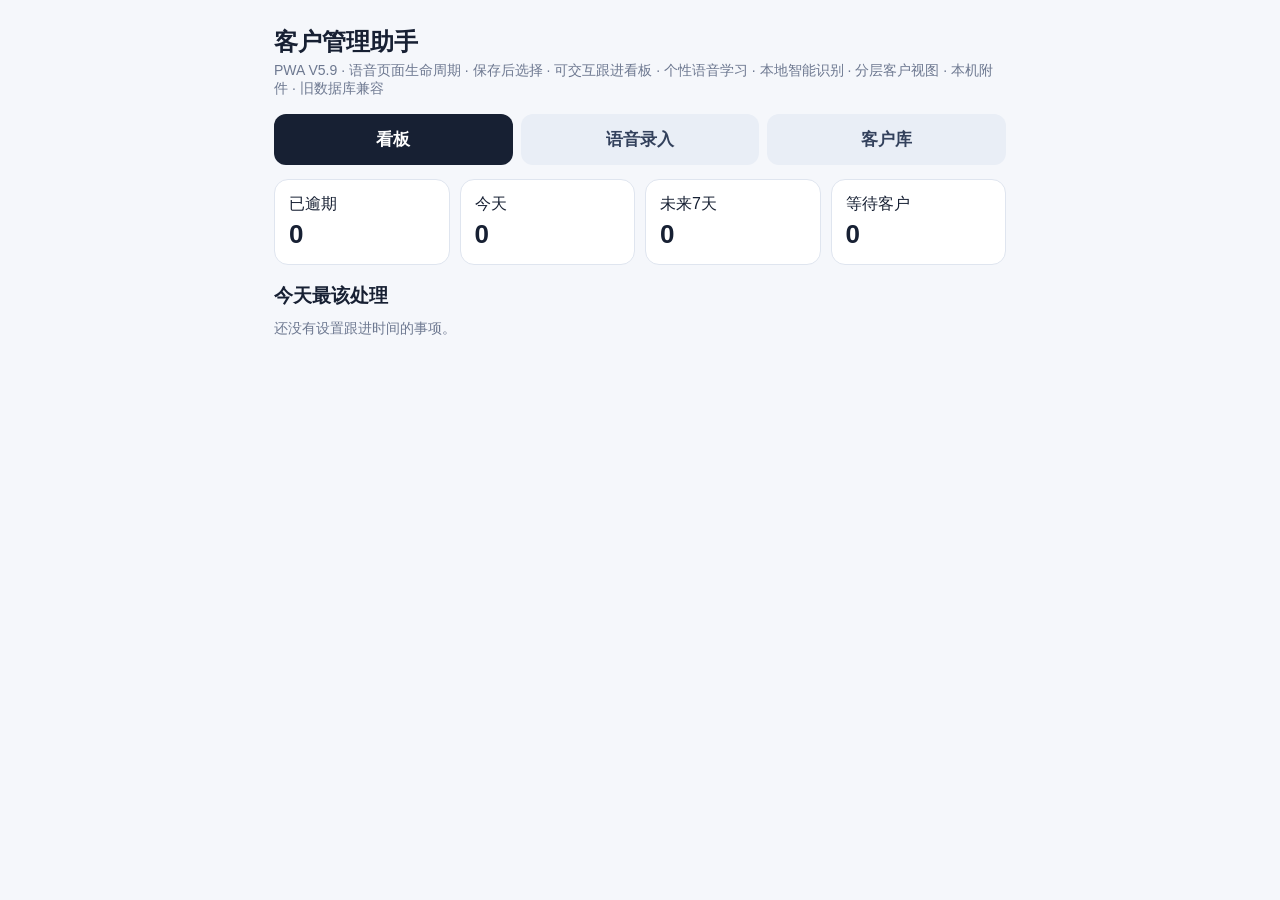
==== index.html @ f15c79a7 "Add files via upload" ====
<!doctype html>
<html lang="zh-CN">
<head>
<meta charset="utf-8">
<meta name="viewport" content="width=device-width,initial-scale=1,viewport-fit=cover">
<title>客户管理助手 V5.8</title>
<meta name="theme-color" content="#172033">
<meta name="apple-mobile-web-app-capable" content="yes">
<meta name="apple-mobile-web-app-status-bar-style" content="default">
<meta name="apple-mobile-web-app-title" content="客户管理助手">
<link rel="manifest" href="manifest.webmanifest">
<link rel="apple-touch-icon" href="icon-192.png">
<style>
:root {
  --bg:#f5f7fb; --card:#fff; --text:#172033; --muted:#6d7890;
  --primary:#1f6feb; --border:#dfe5ef; --ok:#15803d;
}
*{box-sizing:border-box}
body{margin:0;background:var(--bg);font-family:-apple-system,BlinkMacSystemFont,"Segoe UI","PingFang SC","Microsoft YaHei",sans-serif;color:var(--text)}
.wrap{max-width:760px;margin:0 auto;padding:18px 14px 90px}
h1{font-size:24px;margin:8px 0 4px}
.sub{color:var(--muted);font-size:14px;margin-bottom:16px}
.card{background:var(--card);border:1px solid var(--border);border-radius:18px;padding:18px;box-shadow:0 4px 18px rgba(20,36,70,.05)}
.step{font-size:13px;color:var(--primary);font-weight:700;margin-bottom:8px}
.question{font-size:22px;font-weight:750;margin-bottom:16px}
input,textarea,select{width:100%;font-size:18px;padding:14px;border:1px solid var(--border);border-radius:12px;background:#fff;outline:none}
textarea{min-height:150px;resize:vertical}
input:focus,textarea:focus,select:focus{border-color:var(--primary);box-shadow:0 0 0 3px rgba(31,111,235,.10)}
.row{display:flex;gap:10px;margin-top:16px}
button{border:0;border-radius:12px;padding:14px 16px;font-size:17px;font-weight:700;cursor:pointer}
.primary{background:var(--primary);color:white;flex:1}
.secondary{background:#eef3fa;color:#25324a}
.small{padding:10px 12px;font-size:14px}
.hidden{display:none}
.progress{height:6px;background:#e8edf5;border-radius:99px;margin:0 0 14px;overflow:hidden}
.bar{height:100%;background:var(--primary);width:0;transition:width .2s}
.done{text-align:center;padding:20px 6px}
.done .check{font-size:48px}
.done h2{margin:8px 0}
.tabs{display:flex;gap:8px;margin:14px 0}
.tab{flex:1;background:#e9eef6;color:#33415c}
.tab.active{background:#172033;color:#fff}
.customer{background:white;border:1px solid var(--border);border-radius:14px;padding:14px;margin:10px 0}
.customer h3{margin:0 0 8px;font-size:18px}
.meta{font-size:14px;color:var(--muted);line-height:1.6}
.hist{font-size:14px;margin-top:8px;padding-top:8px;border-top:1px dashed var(--border);white-space:pre-wrap}
.toolbar{display:flex;gap:8px;flex-wrap:wrap;margin-bottom:8px}
.notice{background:#fff7d6;border:1px solid #f0df9a;border-radius:12px;padding:10px 12px;font-size:13px;color:#66571b;margin-bottom:14px}
.badge{display:inline-block;background:#edf4ff;color:#1756a9;border-radius:999px;padding:4px 8px;font-size:12px;margin:2px 4px 2px 0}

.matchbox{margin-top:12px;padding:12px;border:1px solid #cfe0fb;background:#f5f9ff;border-radius:12px}
.matchtitle{font-size:13px;font-weight:700;color:#1f6feb;margin-bottom:8px}
.matchitem{display:flex;align-items:center;justify-content:space-between;gap:10px;padding:9px 0;border-top:1px dashed #dce6f5}
.matchitem:first-of-type{border-top:0}
.matchname{font-size:15px;font-weight:650}
.matchmeta{font-size:12px;color:var(--muted);margin-top:3px}
.usebtn{background:#e8f1ff;color:#1756a9;padding:8px 10px;font-size:13px;white-space:nowrap}
.hint{font-size:13px;color:var(--muted);margin-top:8px;line-height:1.5}
.selectednotice{margin-top:10px;padding:10px 12px;border-radius:10px;background:#ecfdf3;border:1px solid #b7ebc6;color:#166534;font-size:14px;font-weight:700}
.datastatus{background:#eef8f0;border:1px solid #c7e5ce;border-radius:12px;padding:10px 12px;font-size:13px;color:#245b31;margin-bottom:14px;line-height:1.55}
.datastatus b{color:#174d24}

.historypreview{margin-top:12px;border:1px solid #cfe0f7;background:#f7fbff;border-radius:12px;padding:12px}
.historypreview .htitle{font-size:14px;font-weight:800;color:#1756a9;margin-bottom:8px}
.historypreview .hitem{padding:9px 0;border-top:1px dashed #d9e5f3;font-size:14px;line-height:1.55}
.historypreview .hitem:first-of-type{border-top:0}
.historypreview .hdate{font-weight:700;color:#33415c}
.historypreview .hempty{font-size:13px;color:var(--muted)}

.dashboard-grid{display:grid;grid-template-columns:repeat(2,1fr);gap:10px;margin:12px 0}
.kpi{background:#fff;border:1px solid var(--border);border-radius:14px;padding:14px}
.kpi b{display:block;font-size:26px;margin-top:4px}
.task{background:#fff;border:1px solid var(--border);border-radius:14px;padding:14px;margin:10px 0}
.task.overdue{border-left:5px solid #dc2626}.task.today{border-left:5px solid #f59e0b}.task.future{border-left:5px solid #2563eb}
.tasktop{display:flex;justify-content:space-between;gap:8px;align-items:center}
.pri{font-size:12px;font-weight:800;border-radius:999px;padding:4px 8px;background:#eef3fa}
.voicebox{background:#fff;border:1px solid var(--border);border-radius:18px;padding:18px}
.mic{width:100%;font-size:20px;background:#172033;color:#fff;margin:10px 0}
.transcript{min-height:110px}
.confirmgrid{display:grid;gap:10px;margin-top:12px}
.confirmitem{background:#f7f9fc;border:1px solid var(--border);border-radius:12px;padding:10px}
.warn{background:#fff7d6;border-color:#f0df9a}
.choicebar{display:flex;gap:6px;flex-wrap:wrap;margin-top:8px}
.choicebar button{padding:8px 10px;font-size:13px}
.sectiontitle{font-size:19px;font-weight:800;margin:18px 0 8px}
@media(min-width:700px){.dashboard-grid{grid-template-columns:repeat(4,1fr)}}


.candidatebox{margin-top:8px}.candidate{display:flex;justify-content:space-between;gap:10px;align-items:center;padding:10px 0;border-top:1px dashed var(--border)}.candidate:first-child{border-top:0}.confhigh{color:#166534}.confmid{color:#92400e}.conflow{color:#991b1b}.confidence{font-size:12px;font-weight:800}

.dbactions{display:flex;gap:6px;flex-wrap:wrap;margin-top:10px}
.editbtn{background:#e8f1ff;color:#1756a9;padding:8px 10px;font-size:13px}
.delbtn{background:#fee2e2;color:#991b1b;padding:8px 10px;font-size:13px}
.contactrow{border:1px solid var(--border);border-radius:10px;padding:10px;margin:8px 0;background:#fafcff}
.histactions{display:flex;gap:6px;margin-top:8px}

.attachbox{margin-top:10px;padding:10px;border:1px solid var(--border);border-radius:12px;background:#f8fafc}
.attachitem{display:flex;justify-content:space-between;align-items:center;gap:8px;padding:8px 0;border-top:1px dashed var(--border)}
.attachitem:first-child{border-top:0}.attachmeta{min-width:0;flex:1}.attachname{font-weight:700;overflow:hidden;text-overflow:ellipsis;white-space:nowrap}
.linkinput{width:100%;margin-top:6px}

.fieldline{display:flex;align-items:flex-start;justify-content:space-between;gap:10px;padding:8px 0;border-top:1px dashed var(--border)}
.fieldline:first-child{border-top:0}.fieldmain{min-width:0;flex:1}.fieldlabel{font-size:12px;color:var(--muted);margin-bottom:3px}.fieldvalue{white-space:pre-wrap;word-break:break-word;line-height:1.55}.fieldactions{display:flex;gap:5px;flex-shrink:0}.fieldactions button{padding:7px 9px;font-size:12px}

.dbnav{display:flex;align-items:center;gap:8px;margin:8px 0 12px;flex-wrap:wrap}
.dbcrumb{font-size:13px;color:var(--muted)}
.customerSummary,.entityCard,.reportCard{border:1px solid var(--border);border-radius:14px;padding:14px;margin:10px 0;background:#fff}
.customerSummary h3,.entityCard h3{margin:0 0 8px}.countRow{display:grid;grid-template-columns:repeat(2,minmax(0,1fr));gap:8px;margin:10px 0}.countBox{border:1px solid var(--border);background:#f8fafc;border-radius:12px;padding:10px;text-align:center}.countBox b{display:block;font-size:22px;margin-top:2px}.recentTitle{font-size:13px;font-weight:800;color:#33415c;margin-top:10px}.miniReport{padding:9px 0;border-top:1px dashed var(--border)}.miniReport:first-child{border-top:0}.miniDate{font-size:12px;color:var(--muted);margin-bottom:3px}.miniContent{font-size:14px;line-height:1.45;display:-webkit-box;-webkit-line-clamp:2;-webkit-box-orient:vertical;overflow:hidden}.entityTop,.reportTop{display:flex;justify-content:space-between;gap:10px;align-items:flex-start}.pill{display:inline-block;background:#eef4ff;border-radius:999px;padding:4px 8px;font-size:12px;color:#33415c}.detailTitle{font-size:19px;font-weight:900;margin:8px 0}.reportCard{cursor:pointer}.reportCard:active{transform:scale(.995)}

.previewOverlay{position:fixed;inset:0;background:rgba(0,0,0,.62);z-index:9999;display:flex;align-items:center;justify-content:center;padding:16px}.previewCard{width:min(900px,100%);max-height:92vh;background:#fff;border-radius:16px;overflow:hidden;display:flex;flex-direction:column}.previewHead{display:flex;align-items:center;justify-content:space-between;gap:10px;padding:12px 14px;border-bottom:1px solid var(--border)}.previewTitle{font-weight:800;overflow:hidden;text-overflow:ellipsis;white-space:nowrap}.previewBody{padding:12px;overflow:auto;min-height:160px}.previewBody img{display:block;max-width:100%;height:auto;margin:auto}.previewBody iframe{width:100%;height:72vh;border:0}.previewBody video{max-width:100%;max-height:72vh}.previewBody audio{width:100%}.previewText{white-space:pre-wrap;word-break:break-word;font-size:14px}.previewActions{display:flex;gap:8px;padding:12px 14px;border-top:1px solid var(--border);flex-wrap:wrap}
</style>
</head>
<body>
<div class="wrap">
  <h1>客户管理助手</h1>
  <div class="sub">PWA V5.9 · 语音页面生命周期 · 保存后选择 · 可交互跟进看板 · 个性语音学习 · 本地智能识别 · 分层客户视图 · 本机附件 · 旧数据库兼容</div>

  <div class="tabs">
    <button class="tab active" id="tabDash" onclick="showTab('dash')">看板</button>
    <button class="tab" id="tabVoice" onclick="showTab('voice')">语音录入</button>
    <button class="tab" id="tabDB" onclick="showTab('db')">客户库</button>
  </div>

  <section id="dashPanel">
    <div class="dashboard-grid">
      <div class="kpi" role="button" tabindex="0" onclick="openTaskFilter('overdue')" onkeydown="if(event.key==='Enter'||event.key===' '){event.preventDefault();openTaskFilter('overdue')}">已逾期<b id="kOverdue">0</b></div>
      <div class="kpi" role="button" tabindex="0" onclick="openTaskFilter('today')" onkeydown="if(event.key==='Enter'||event.key===' '){event.preventDefault();openTaskFilter('today')}">今天<b id="kToday">0</b></div>
      <div class="kpi" role="button" tabindex="0" onclick="openTaskFilter('week')" onkeydown="if(event.key==='Enter'||event.key===' '){event.preventDefault();openTaskFilter('week')}">未来7天<b id="kWeek">0</b></div>
      <div class="kpi" role="button" tabindex="0" onclick="openTaskFilter('waiting')" onkeydown="if(event.key==='Enter'||event.key===' '){event.preventDefault();openTaskFilter('waiting')}">等待客户<b id="kWaiting">0</b></div>
    </div>
    <div class="sectiontitle">今天最该处理</div>
    <div id="taskList"></div>
  </section>

  <section id="taskFilterPanel" class="hidden">
    <div class="toolbar" style="margin-bottom:10px">
      <button class="secondary small" onclick="backToDashboard()">← 返回看板</button>
    </div>
    <div class="sectiontitle" id="taskFilterTitle">跟进事项</div>
    <div class="meta" id="taskFilterMeta" style="margin-bottom:10px"></div>
    <div id="taskFilterList"></div>
  </section>

  <section id="voicePanel" class="hidden">
    <div class="voicebox">
      <div class="question">🎙️ 说一次拜访</div><div class="notice"><b>新增只走语音：</b>识别后所有字段都可以在确认页修改；确认无误后再保存。</div>
      <div class="meta">例如：今天拜访某某电气王经理，聊了550项目，下周三上午十点跟进，比较重要。</div>
      <div class="datastatus" id="voiceLearnStatus" style="margin-top:10px;margin-bottom:6px">个性语音学习：准备中…</div>
      <button class="mic" id="micBtn" onclick="toggleVoice()">开始说话</button>
      <textarea id="voiceText" class="transcript" placeholder="识别结果会出现在这里；也可以直接粘贴或手动输入。"></textarea>
      <div class="row"><button class="primary" onclick="extractVoice()">提取关键信息</button></div>
      <div id="voiceConfirm"></div>
      <div class="card hidden" id="voiceDoneCard" style="margin-top:14px">
        <div class="done">
          <div class="check">✅</div>
          <h2>本次拜访已保存</h2>
          <div class="meta" id="voiceDoneText"></div>
          <div class="row" style="margin-top:14px">
            <button class="primary" onclick="newVoiceVisit()">新增一条拜访</button>
            <button class="secondary" onclick="openLastVoiceCustomer()">查看刚保存的客户</button>
            <button class="secondary" onclick="showTab('dash')">返回跟进看板</button>
          </div>
        </div>
      </div>
    </div>
  </section>

  <section id="formPanel" class="hidden" style="display:none!important">
    <div class="notice"><b>数据安全：</b>新打开的网页初始数据库为空。每次“仅保存”都会立即写入本机浏览器；当天最后一次拜访建议点“保存并导出数据”，再把 JSON 存到“文件”App / iCloud Drive。浏览器数据用于日常工作，JSON 文件作为长期备份。</div>
    <div class="datastatus" id="dataStatus">正在检查主数据状态…</div>
    <div class="progress"><div class="bar" id="bar"></div></div>
    <div class="card" id="formCard">
      <div class="step" id="stepLabel"></div>
      <div class="question" id="question"></div>
      <div id="field"></div>
      <div class="row">
        <button class="secondary" id="backBtn" onclick="prevStep()">上一步</button>
        <button class="primary" id="nextBtn" onclick="nextStep()">下一步</button>
      </div>
    </div>

    <div class="card hidden" id="doneCard">
      <div class="done">
        <div class="check">✅</div>
        <h2>已保存</h2>
        <div class="meta" id="doneText"></div>
        <div class="row">
          <button class="primary" onclick="showTab('voice')">继续语音录入</button>
          <button class="secondary" onclick="showTab('db')">查看客户库</button>
        </div>
      </div>
    </div>
  </section>

  <section id="dbPanel" class="hidden">
    <div class="toolbar">
      <button class="primary small" onclick="saveAndExportData()">备份当前数据库</button>
      <button class="secondary small" onclick="document.getElementById('importFile').click()">导入主数据 JSON</button>
      <button class="secondary small" onclick="exportCSV()">导出 CSV 查看</button>
      <input id="importFile" type="file" accept=".json" class="hidden" onchange="importJSON(event)">
    </div>
    <input id="search" placeholder="搜索客户 / 联系人 / 电话" oninput="renderDB()" style="margin:8px 0 12px">
    <div id="dbList"></div>
  </section>
</div>

<script>
const SEED = [];
const KEY = 'mobile_crm_v1_data';
const META_KEY = 'mobile_crm_v1_meta';
const ALIAS_KEY = 'mobile_crm_v5_aliases';
const VOICE_LEARN_KEY = 'mobile_crm_v57_voice_learning';
let learnedAliases = JSON.parse(localStorage.getItem(ALIAS_KEY) || '{}');
let voiceLearning = JSON.parse(localStorage.getItem(VOICE_LEARN_KEY) || 'null') || {corrections:{},contactAliases:{}};
if(!voiceLearning.corrections || typeof voiceLearning.corrections!=='object') voiceLearning.corrections={};
if(!voiceLearning.contactAliases || typeof voiceLearning.contactAliases!=='object') voiceLearning.contactAliases={};
let data = JSON.parse(localStorage.getItem(KEY) || 'null') || SEED;
let meta = JSON.parse(localStorage.getItem(META_KEY) || 'null') || {source:'空白数据库', fileName:'', importedAt:'', exportedAt:''};
let step = 0;
let answers = {
  customer:'', contact:'', phone:'', office:'',
  date:new Date().toISOString().slice(0,10), content:'', todo:'', followUpAt:'', priority:'B', status:'待跟进'
};

const steps = [
  {key:'customer', q:'客户名称？', type:'customer'},
  {key:'contact', q:'联系人？', type:'contact'},
  {key:'phone', q:'电话（可以不填）', type:'tel'},
  {key:'office', q:'办公地？', type:'text'},
  {key:'date', q:'日期？', type:'date'},
  {key:'content', q:'本次更新内容？', type:'textarea'},
  {key:'todo', q:'备注 / 待办（可以不填）', type:'textarea'},
  {key:'followUpAt', q:'下次跟进时间（可以不填）', type:'datetime-local'},
  {key:'priority', q:'重要程度？', type:'priority'},
  {key:'status', q:'当前状态？', type:'status'}
];

function saveStore() {
  localStorage.setItem(KEY, JSON.stringify(data));
  localStorage.setItem(META_KEY, JSON.stringify(meta));
  localStorage.setItem(ALIAS_KEY, JSON.stringify(learnedAliases));
  localStorage.setItem(VOICE_LEARN_KEY, JSON.stringify(voiceLearning));
  updateVoiceLearnStatus();
}

function nowText() {
  const d=new Date();
  const p=n=>String(n).padStart(2,'0');
  return `${d.getFullYear()}-${p(d.getMonth()+1)}-${p(d.getDate())} ${p(d.getHours())}:${p(d.getMinutes())}:${p(d.getSeconds())}`;
}

function safeStamp() {
  const d=new Date();
  const p=n=>String(n).padStart(2,'0');
  return `${d.getFullYear()}-${p(d.getMonth()+1)}-${p(d.getDate())}_${p(d.getHours())}${p(d.getMinutes())}${p(d.getSeconds())}`;
}

function updateDataStatus() {
  const el=document.getElementById('dataStatus');
  if(!el) return;
  const source=meta.fileName ? `已导入：${esc(meta.fileName)}` : esc(meta.source||'浏览器临时副本');
  const imported=meta.importedAt ? `<br>导入时间：${esc(meta.importedAt)}` : '';
  const exported=meta.exportedAt ? `<br>最近生成 JSON：${esc(meta.exportedAt)}` : '<br>最近生成 JSON：尚未生成';
  el.innerHTML=`<b>当前主数据状态</b><br>${source}${imported}${exported}`;
}

function normalizeName(s) {
  return String(s||'')
    .toLowerCase()
    .replace(/（.*?）|\(.*?\)/g,'')
    .replace(/[\s·•・_.，,。;；:：\-—_]/g,'')
    .replace(/有限责任公司|股份有限公司|有限公司|集团有限公司|集团|公司/g,'')
    .replace(/电气设备|电气|开关设备|开关|高压电器|高压|中压/g,'');
}

function similarity(a,b) {
  a=normalizeName(a); b=normalizeName(b);
  if(!a || !b) return 0;
  if(a===b) return 1;
  if(a.includes(b) || b.includes(a)) return Math.min(a.length,b.length)/Math.max(a.length,b.length)+0.18;
  const A=new Set(a), B=new Set(b);
  let inter=0; A.forEach(x=>{if(B.has(x)) inter++});
  return inter / Math.max(A.size,B.size);
}

function customerMatches(name) {
  const n=normalizeName(name);
  if(!n) return [];
  return data.map(c=>({c,score:similarity(name,c.name)}))
    .filter(x=>x.score>=0.45)
    .sort((a,b)=>b.score-a.score)
    .slice(0,5);
}

function getCustomer(name) {
  const exact=data.find(c => c.name === name);
  if(exact) return exact;
  const n=normalizeName(name);
  return data.find(c=>normalizeName(c.name)===n);
}

function contactMatches(customer,name) {
  if(!customer || !name) return [];
  return (customer.contacts||[]).map(ct=>({ct,score:similarity(name,ct.name)}))
    .filter(x=>x.score>=0.5)
    .sort((a,b)=>b.score-a.score)
    .slice(0,5);
}

function getContact(customer,name) {
  if(!customer) return null;
  const exact=(customer.contacts||[]).find(x=>x.name===name);
  if(exact) return exact;
  const n=normalizeName(name);
  return (customer.contacts||[]).find(x=>normalizeName(x.name)===n) || null;
}

function showSelectedNotice(text) {
  const f=document.getElementById('field');
  if(!f) return;
  let n=document.getElementById('selectedNotice');
  if(!n) {
    n=document.createElement('div');
    n.id='selectedNotice';
    n.className='selectednotice';
    f.appendChild(n);
  }
  n.textContent=text;
}

function clearSelectedNotice() {
  document.getElementById('selectedNotice')?.remove();
}

function useCustomer(name) {
  answers.customer=name;
  answers.contact=''; answers.phone='';
  const c=getCustomer(name);
  if(c?.defaultOffice) answers.office=c.defaultOffice;
  const input=document.getElementById('currentField');
  if(input) input.value=name;
  const box=document.getElementById('matchBox');
  if(box) { box.innerHTML=''; box.classList.add('hidden'); }
  showSelectedNotice('✓ 已归入已有客户：'+name);
}

function useContact(name) {
  answers.contact=name;
  const input=document.getElementById('currentField');
  if(input) input.value=name;
  const c=getCustomer(answers.customer);
  const ct=getContact(c,name);
  if(ct) {
    answers.phone=ct.phone||answers.phone||'';
    answers.office=ct.office||c?.defaultOffice||answers.office||'';
  }
  const box=document.getElementById('matchBox');
  if(box) { box.innerHTML=''; box.classList.add('hidden'); }
  showSelectedNotice('✓ 已使用已有联系人：'+name+'；本次拜访会追加到此联系人名下');
  renderContactHistoryPreview();
}

function renderCustomerMatches() {
  const box=document.getElementById('matchBox');
  const input=document.getElementById('currentField');
  if(!box || !input) return;
  const q=input.value.trim();
  const matches=customerMatches(q);
  if(!q || !matches.length) { box.innerHTML=''; box.classList.add('hidden'); return; }
  box.innerHTML='';
  box.classList.remove('hidden');
  const title=document.createElement('div');
  title.className='matchtitle';
  title.textContent='数据库里可能已经有这个客户：';
  box.appendChild(title);
  matches.forEach(x=>{
    const row=document.createElement('div'); row.className='matchitem';
    const left=document.createElement('div');
    const nm=document.createElement('div'); nm.className='matchname'; nm.textContent=x.c.name;
    const meta=document.createElement('div'); meta.className='matchmeta'; meta.textContent=`${(x.c.contacts||[]).length} 个联系人 · ${(x.c.history||[]).length} 条拜访记录`;
    left.appendChild(nm); left.appendChild(meta);
    const btn=document.createElement('button'); btn.type='button'; btn.className='usebtn'; btn.textContent='归到这里';
    btn.addEventListener('click',e=>{e.preventDefault();e.stopPropagation();useCustomer(x.c.name);});
    row.appendChild(left); row.appendChild(btn); box.appendChild(row);
  });
  const hint=document.createElement('div'); hint.className='hint'; hint.textContent='如果都不是同一个客户，继续输入原名称，保存时会新建客户。'; box.appendChild(hint);
}

function renderContactMatches() {
  const box=document.getElementById('matchBox');
  const input=document.getElementById('currentField');
  if(!box || !input) return;
  const c=getCustomer(answers.customer);
  const q=input.value.trim();
  const matches=contactMatches(c,q);
  if(!q || !matches.length) { box.innerHTML=''; box.classList.add('hidden'); return; }
  box.innerHTML=''; box.classList.remove('hidden');
  const title=document.createElement('div'); title.className='matchtitle'; title.textContent='这个客户下面可能已经有这个联系人：'; box.appendChild(title);
  matches.forEach(x=>{
    const row=document.createElement('div'); row.className='matchitem';
    const left=document.createElement('div');
    const nm=document.createElement('div'); nm.className='matchname'; nm.textContent=x.ct.name;
    const meta=document.createElement('div'); meta.className='matchmeta'; meta.textContent=(x.ct.phone||'无电话')+(x.ct.note?' · '+x.ct.note:'');
    left.appendChild(nm); left.appendChild(meta);
    const btn=document.createElement('button'); btn.type='button'; btn.className='usebtn'; btn.textContent='使用此联系人';
    btn.addEventListener('click',e=>{e.preventDefault();e.stopPropagation();useContact(x.ct.name);});
    row.appendChild(left); row.appendChild(btn); box.appendChild(row);
  });
  const hint=document.createElement('div'); hint.className='hint'; hint.textContent='选择已有联系人后，本次内容只会追加为一条新的拜访记录，不会重复创建联系人。'; box.appendChild(hint);
}


function contactHistory(customer, contactName) {
  if(!customer || !contactName) return [];
  const n=normalizeName(contactName);
  return (customer.history||[])
    .filter(h=>normalizeName(h.contact||'')===n)
    .slice()
    .sort((a,b)=>(b.date||'').localeCompare(a.date||''))
    .slice(0,3);
}

function renderContactHistoryPreview() {
  const box=document.getElementById('historyPreview');
  const input=document.getElementById('currentField');
  if(!box || !input) return;
  const c=getCustomer(answers.customer);
  const typed=(input.value||'').trim();
  const ct=getContact(c,typed);
  if(!c || !ct) { box.innerHTML=''; box.classList.add('hidden'); return; }
  const hist=contactHistory(c,ct.name);
  box.classList.remove('hidden');
  if(!hist.length) {
    box.innerHTML=`<div class="htitle">${esc(ct.name)} · 最近拜访</div><div class="hempty">暂无这个联系人的历史拜访记录。</div>`;
    return;
  }
  box.innerHTML=`<div class="htitle">${esc(ct.name)} · 最近 ${hist.length} 次拜访</div>` + hist.map(h=>`
    <div class="hitem">
      <div class="hdate">${esc(h.date||'未填写日期')}</div>
      <div>${esc(h.content||'')}</div>
      ${h.todo?`<div class="meta">待办：${esc(h.todo)}</div>`:''}
    </div>`).join('');
}

function renderStep() {
  const s = steps[step];
  document.getElementById('stepLabel').textContent = `第 ${step+1} / ${steps.length} 项`;
  document.getElementById('question').textContent = s.q;
  document.getElementById('bar').style.width = `${(step+1)/steps.length*100}%`;
  document.getElementById('backBtn').style.visibility = step===0 ? 'hidden':'visible';
  document.getElementById('nextBtn').textContent = step===steps.length-1 ? '保存' : '下一步';

  const f = document.getElementById('field');
  f.innerHTML = '';

  if (s.type === 'customer') {
    const input = document.createElement('input');
    input.setAttribute('list','customerList');
    input.placeholder='输入或选择客户';
    input.value=answers.customer;
    input.id='currentField';
    const dl=document.createElement('datalist'); dl.id='customerList';
    data.forEach(c=>{const o=document.createElement('option');o.value=c.name;dl.appendChild(o)});
    f.appendChild(input); f.appendChild(dl);
    const box=document.createElement('div'); box.id='matchBox'; box.className='matchbox hidden'; f.appendChild(box);
    input.addEventListener('input',()=>{clearSelectedNotice();renderCustomerMatches();});
    setTimeout(renderCustomerMatches,0);
  } else if (s.type === 'contact') {
    const input = document.createElement('input');
    input.setAttribute('list','contactList');
    input.placeholder='输入或选择联系人';
    input.value=answers.contact;
    input.id='currentField';
    const dl=document.createElement('datalist'); dl.id='contactList';
    const c=getCustomer(answers.customer);
    (c?.contacts||[]).forEach(x=>{const o=document.createElement('option');o.value=x.name;dl.appendChild(o)});
    f.appendChild(input); f.appendChild(dl);
    const box=document.createElement('div'); box.id='matchBox'; box.className='matchbox hidden'; f.appendChild(box);
    const hp=document.createElement('div'); hp.id='historyPreview'; hp.className='historypreview hidden'; f.appendChild(hp);
    input.addEventListener('input',()=>{clearSelectedNotice();renderContactMatches();renderContactHistoryPreview();});
    setTimeout(()=>{renderContactMatches();renderContactHistoryPreview();},0);
  } else if (s.type === 'textarea') {
    const ta=document.createElement('textarea'); ta.id='currentField'; ta.value=answers[s.key]||'';
    ta.placeholder=s.key==='content'?'例如：沟通了4000A方案，对方计划下周做实验':'例如：下周三回访';
    f.appendChild(ta);
  } else if (s.type === 'priority') {
    const sel=document.createElement('select'); sel.id='currentField';
    ['S','A','B','C'].forEach(v=>{const o=document.createElement('option');o.value=v;o.textContent=v+({'S':' 重点','A':' 重要','B':' 常规','C':' 低优先'}[v]);if((answers.priority||'B')===v)o.selected=true;sel.appendChild(o)});
    f.appendChild(sel);
  } else if (s.type === 'status') {
    const sel=document.createElement('select'); sel.id='currentField';
    ['待跟进','等待客户','已完成'].forEach(v=>{const o=document.createElement('option');o.value=v;o.textContent=v;if((answers.status||'待跟进')===v)o.selected=true;sel.appendChild(o)});
    f.appendChild(sel);
  } else {
    const input=document.createElement('input'); input.id='currentField'; input.type=s.type; input.value=answers[s.key]||'';
    if(s.type==='tel') input.inputMode='tel';
    f.appendChild(input);
  }
  setTimeout(()=>document.getElementById('currentField')?.focus(),60);
}

function capture() {
  const el=document.getElementById('currentField');
  if(!el) return;
  answers[steps[step].key]=(el.value||'').trim();
  // autofill known contact details
  if(steps[step].key==='contact') {
    const c=getCustomer(answers.customer);
    const ct=getContact(c,answers.contact);
    if(ct) {
      if(!answers.phone) answers.phone=ct.phone||'';
      if(!answers.office) answers.office=ct.office||c.defaultOffice||'';
    }
  }
}

function nextStep() {
  capture();
  const key=steps[step].key;
  if(key==='customer' && !answers.customer) return alert('请填写客户名称');
  if(key==='contact' && !answers.contact) return alert('请填写联系人');
  if(key==='content' && !answers.content) return alert('请填写本次更新内容');
  if(step < steps.length-1) {
    step++; renderStep();
  } else {
    commit();
  }
}
function prevStep() { capture(); if(step>0){step--;renderStep();} }

function commit() {
  let c=getCustomer(answers.customer);
  if(!c) {
    c={name:answers.customer,contacts:[],history:[],defaultOffice:answers.office||''};
    data.push(c);
  } else {
    // 归入已有客户后，统一使用数据库里的标准客户名称
    answers.customer=c.name;
    if(answers.office && !c.defaultOffice) c.defaultOffice=answers.office;
  }
  let ct=getContact(c,answers.contact);
  if(!ct) {
    ct={name:answers.contact,phone:answers.phone||'',office:answers.office||'',note:''};
    c.contacts=c.contacts||[]; c.contacts.push(ct);
  } else {
    // 归入已有联系人后，统一使用数据库里的联系人名称
    answers.contact=ct.name;
    if(answers.phone) ct.phone=answers.phone;
    if(answers.office) ct.office=answers.office;
  }
  c.history=c.history||[];
  c.history.push({
    date:answers.date,
    contact:answers.contact,
    office:answers.office||ct.office||c.defaultOffice||'',
    content:answers.content,
    todo:answers.todo,
    followUpAt:answers.followUpAt||'',
    priority:answers.priority||'B',
    status:answers.status||'待跟进',
    completedAt:'',
    attachments:answers.attachments||[]
  });
  saveStore();
  document.getElementById('formCard').classList.add('hidden');
  document.getElementById('doneCard').classList.remove('hidden');
  document.getElementById('doneText').innerHTML =
    `${esc(answers.customer)} · ${esc(answers.contact)} · ${esc(answers.date)}<br><b>已保存到本机；需要备份时点“保存并导出数据”</b>`;
  renderDB();
  updateDataStatus();
}

function resetForm() {
  step=0;
  answers={customer:'',contact:'',phone:'',office:'',date:new Date().toISOString().slice(0,10),content:'',todo:'',followUpAt:'',priority:'B',status:'待跟进',attachments:[]};
  document.getElementById('doneCard').classList.add('hidden');
  document.getElementById('formCard').classList.remove('hidden');
  renderStep();
}

function showTab(t) {
  if(t!=='voice') stopVoiceListening();
  if(t==='voice') document.getElementById('voiceDoneCard')?.classList.add('hidden');
  ['dash','voice','db'].forEach(x=>{
    document.getElementById(x+'Panel')?.classList.toggle('hidden',x!==t);
    const id='tab'+x.charAt(0).toUpperCase()+x.slice(1);
    document.getElementById(id)?.classList.toggle('active',x===t);
  });
  document.getElementById('formPanel')?.classList.add('hidden');
  document.getElementById('taskFilterPanel')?.classList.add('hidden');
  if(t==='db') renderDB();
  if(t==='dash') renderDashboard();
}

function esc(s) {
  return String(s??'').replace(/[&<>"']/g,m=>({'&':'&amp;','<':'&lt;','>':'&gt;','"':'&quot;',"'":'&#39;'}[m]));
}

function fieldLine(label,value,editCall,clearCall,allowClear=true){
  return `<div class="fieldline"><div class="fieldmain"><div class="fieldlabel">${esc(label)}</div><div class="fieldvalue">${esc(value||'未填写')}</div></div><div class="fieldactions"><button class="editbtn" onclick="${editCall}">修改</button>${allowClear?`<button class="delbtn" onclick="${clearCall}">清空</button>`:''}</div></div>`;
}

let dbView={type:'search',ci:null,xi:null,hi:null};
let dbReturnToTaskFilter=false;
function dbBack(){
  if(dbReturnToTaskFilter && dbView.type==='visit'){dbReturnToTaskFilter=false;document.getElementById('dbPanel')?.classList.add('hidden');document.getElementById('taskFilterPanel')?.classList.remove('hidden');renderTaskFilter();return;}
  if(dbView.type==='visit') dbView={type:'customer',ci:dbView.ci};
  else if(dbView.type==='contact') dbView={type:'contacts',ci:dbView.ci};
  else if(dbView.type==='reports'||dbView.type==='contacts') dbView={type:'customer',ci:dbView.ci};
  else if(dbView.type==='customer') dbView={type:'search',ci:null};
  renderDB();
}
function openCustomer(ci){dbView={type:'customer',ci};renderDB();}
function openContacts(ci){dbView={type:'contacts',ci};renderDB();}
function openContact(ci,xi){dbView={type:'contact',ci,xi};renderDB();}
function openReports(ci){dbView={type:'reports',ci};renderDB();}
function openVisit(ci,hi){dbView={type:'visit',ci,hi};renderDB();}
function historyOrder(c){
  return (c.history||[]).map((h,hi)=>({h,hi})).sort((a,b)=>{
    const ad=a.h.date||'',bd=b.h.date||'';
    if(ad!==bd)return bd.localeCompare(ad);
    return b.hi-a.hi;
  });
}
function visitMatchesContact(h,name){return normalizeName(h.contact||'')===normalizeName(name||'');}
function reportSummary(ci,item){
  const h=item.h,hi=item.hi;
  return `<div class="reportCard" onclick="openVisit(${ci},${hi})"><div class="reportTop"><div><div class="miniDate">${esc(h.date||'日期未填写')} · ${esc(h.contact||'联系人未填写')}</div><div class="miniContent">${esc(h.content||'暂无沟通内容')}</div></div><span class="pill">${esc(h.status||'待跟进')}</span></div></div>`;
}
function customerSummaryCard(c,ci){
  const ordered=historyOrder(c),recent=ordered.slice(0,3);
  return `<div class="customerSummary"><div class="entityTop"><div><h3>${esc(c.name)}</h3><div class="meta">${esc(c.defaultOffice||'办公地未填写')}</div></div><button class="primary small" onclick="openCustomer(${ci})">打开客户</button></div><div class="countRow"><div class="countBox">联系人<b>${(c.contacts||[]).length}</b></div><div class="countBox">拜访报告<b>${(c.history||[]).length}</b></div></div><div class="recentTitle">最近 ${Math.min(3,recent.length)} 条报告</div>${recent.map(x=>`<div class="miniReport"><div class="miniDate">${esc(x.h.date||'日期未填写')} · ${esc(x.h.contact||'联系人未填写')}</div><div class="miniContent">${esc(x.h.content||'暂无沟通内容')}</div></div>`).join('')||'<div class="meta">暂无拜访报告</div>'}</div>`;
}
function renderDB() {
  const list=document.getElementById('dbList'); if(!list)return;
  const search=document.getElementById('search');
  const q=(search?.value||'').trim().toLowerCase();
  if(dbView.type==='search'){
    if(search)search.style.display='block';
    const filtered=data.filter(c=>{
      const blob=[c.name,...(c.contacts||[]).flatMap(x=>[x.name,x.phone,x.office,x.note]),...(c.history||[]).flatMap(h=>[h.content,h.todo,h.contact,h.office])].join(' ').toLowerCase();
      return !q || blob.includes(q);
    });
    list.innerHTML=(q?'<div class="dbcrumb">搜索结果：'+filtered.length+' 个客户</div>':'<div class="dbcrumb">先搜索客户，再逐层查看联系人和拜访报告。</div>')+filtered.map(c=>customerSummaryCard(c,data.indexOf(c))).join('') || '<div class="meta">没有找到结果</div>';
    return;
  }
  if(search)search.style.display='none';
  const ci=dbView.ci,c=data[ci];
  if(!c){dbView={type:'search',ci:null};return renderDB();}
  const nav=`<div class="dbnav"><button class="secondary small" onclick="dbBack()">← 返回</button><div class="dbcrumb">${esc(c.name)}</div></div>`;
  if(dbView.type==='customer'){
    const recent=historyOrder(c).slice(0,3);
    list.innerHTML=nav+`<div class="customer"><div class="detailTitle">${esc(c.name)}</div>${fieldLine('客户名称',c.name,`editCustomerField(${ci},'name')`,'',false)}${fieldLine('默认办公地',c.defaultOffice||'',`editCustomerField(${ci},'defaultOffice')`,`clearCustomerField(${ci},'defaultOffice')`)}<div class="countRow"><button class="countBox" onclick="openContacts(${ci})">联系人<b>${(c.contacts||[]).length}</b></button><button class="countBox" onclick="openReports(${ci})">拜访报告<b>${(c.history||[]).length}</b></button></div><div class="recentTitle">最近 3 条报告</div>${recent.map(x=>reportSummary(ci,x)).join('')||'<div class="meta">暂无拜访报告</div>'}<div class="dbactions"><button class="secondary" onclick="openReports(${ci})">查看全部报告</button><button class="secondary" onclick="openContacts(${ci})">按联系人查看</button><button class="delbtn" onclick="deleteCustomer(${ci})">删除整个客户</button></div></div>`;
    return;
  }
  if(dbView.type==='contacts'){
    list.innerHTML=nav+`<div class="detailTitle">联系人</div>`+(c.contacts||[]).map((x,xi)=>{const n=(c.history||[]).filter(h=>visitMatchesContact(h,x.name)).length;return `<div class="entityCard"><div class="entityTop"><div><h3>${esc(x.name)}</h3><div class="meta">${esc(x.note||'')} ${x.phone?'· '+esc(x.phone):''}</div></div><button class="secondary small" onclick="openContact(${ci},${xi})">查看</button></div><div class="meta">${n} 条相关拜访报告</div></div>`}).join('')||'<div class="meta">暂无联系人</div>';
    return;
  }
  if(dbView.type==='contact'){
    const xi=dbView.xi,ct=c.contacts?.[xi];if(!ct){dbView={type:'contacts',ci};return renderDB();}
    const reports=historyOrder(c).filter(x=>visitMatchesContact(x.h,ct.name));
    list.innerHTML=nav+`<div class="customer"><div class="detailTitle">${esc(ct.name)}</div>${fieldLine('姓名',ct.name,`editContactField(${ci},${xi},'name')`,'',false)}${fieldLine('电话',ct.phone||'',`editContactField(${ci},${xi},'phone')`,`clearContactField(${ci},${xi},'phone')`)}${fieldLine('办公地',ct.office||'',`editContactField(${ci},${xi},'office')`,`clearContactField(${ci},${xi},'office')`)}${fieldLine('职位 / 备注',ct.note||'',`editContactField(${ci},${xi},'note')`,`clearContactField(${ci},${xi},'note')`)}<div class="recentTitle">这个联系人相关的拜访报告（${reports.length}）</div>${reports.map(x=>reportSummary(ci,x)).join('')||'<div class="meta">暂无相关报告</div>'}<div class="dbactions"><button class="delbtn" onclick="deleteContact(${ci},${xi})">删除这个联系人</button></div></div>`;
    return;
  }
  if(dbView.type==='reports'){
    const reports=historyOrder(c);
    list.innerHTML=nav+`<div class="detailTitle">全部拜访报告（${reports.length}）</div>`+reports.map(x=>reportSummary(ci,x)).join('')||'<div class="meta">暂无拜访报告</div>';
    return;
  }
  if(dbView.type==='visit'){
    const hi=dbView.hi,h=c.history?.[hi];if(!h){dbView={type:'customer',ci};return renderDB();}
    list.innerHTML=nav+`<div class="customer"><div class="detailTitle">拜访详情</div>${fieldLine('拜访日期',h.date||'',`editHistoryField(${ci},${hi},'date')`,`clearHistoryField(${ci},${hi},'date')`)}${fieldLine('联系人',h.contact||'',`editHistoryField(${ci},${hi},'contact')`,`clearHistoryField(${ci},${hi},'contact')`)}${fieldLine('办公地',h.office||'',`editHistoryField(${ci},${hi},'office')`,`clearHistoryField(${ci},${hi},'office')`)}${fieldLine('沟通内容',h.content||'',`editHistoryField(${ci},${hi},'content')`,`clearHistoryField(${ci},${hi},'content')`)}${fieldLine('待办',h.todo||'',`editHistoryField(${ci},${hi},'todo')`,`clearHistoryField(${ci},${hi},'todo')`)}${fieldLine('跟进时间',h.followUpAt?String(h.followUpAt).replace('T',' '):'',`editHistoryField(${ci},${hi},'followUpAt')`,`clearHistoryField(${ci},${hi},'followUpAt')`)}${fieldLine('重要程度',h.priority||'B',`editHistoryField(${ci},${hi},'priority')`,'',false)}${fieldLine('状态',h.status||'待跟进',`editHistoryField(${ci},${hi},'status')`,'',false)}<div class="attachbox"><b>附件 / 链接</b>${(h.attachments||[]).map((a,ai)=>`<div class="attachitem"><div class="attachmeta"><div class="attachname">${esc(a.name||'附件')}</div><div class="meta">${a.kind==='link'?'链接':'本地文件'}</div></div><button class="editbtn" onclick="openAttachment(${ci},${hi},${ai})">打开</button><button class="delbtn" onclick="removeHistoryAttachment(${ci},${hi},${ai})">删除</button></div>`).join('')||'<div class="meta">暂无附件</div>'}<div class="choicebar"><button class="secondary" onclick="document.getElementById('hf_${ci}_${hi}').click()">添加文件/照片</button><button class="secondary" onclick="addHistoryLink(${ci},${hi})">添加链接</button><input id="hf_${ci}_${hi}" type="file" multiple style="display:none" onchange="addHistoryFiles(${ci},${hi},this.files)"></div></div><div class="histactions"><button class="delbtn" onclick="deleteHistory(${ci},${hi})">删除整条拜访记录</button></div></div>`;
  }
}

function promptField(label,current){ return prompt('修改：'+label,current??''); }
function editCustomerField(ci,key){
  const c=data[ci];if(!c)return; const labels={name:'客户名称',defaultOffice:'默认办公地'}; const v=promptField(labels[key]||key,c[key]||'');if(v===null)return;
  const nv=v.trim(); if(key==='name'&&!nv)return alert('客户名称不能为空');
  if(key==='name'){
    const dup=data.find((x,i)=>i!==ci&&normalizeName(x.name)===normalizeName(nv));if(dup&&!confirm(`数据库里已有“${dup.name}”。仍然保存吗？`))return;
    c.name=nv;
  }else c[key]=nv;
  saveStore();renderDB();renderDashboard();
}
function clearCustomerField(ci,key){const c=data[ci];if(!c||key==='name')return;if(confirm('确定清空这一项吗？')){c[key]='';saveStore();renderDB();renderDashboard();}}
function editContactField(ci,xi,key){
  const c=data[ci],ct=c?.contacts?.[xi];if(!ct)return;const labels={name:'联系人姓名',phone:'电话',office:'办公地',note:'职位 / 备注'};const old=ct[key]||'',v=promptField(labels[key]||key,old);if(v===null)return;const nv=v.trim();if(key==='name'&&!nv)return alert('联系人姓名不能为空');
  if(key==='name'){const oldName=ct.name;ct.name=nv;(c.history||[]).forEach(h=>{if(normalizeName(h.contact||'')===normalizeName(oldName))h.contact=nv;});}else ct[key]=nv;
  saveStore();renderDB();renderDashboard();
}
function clearContactField(ci,xi,key){const ct=data?.[ci]?.contacts?.[xi];if(!ct||key==='name')return;if(confirm('确定清空这一项吗？')){ct[key]='';saveStore();renderDB();renderDashboard();}}
function editHistoryField(ci,hi,key){
  const h=data?.[ci]?.history?.[hi];if(!h)return;const labels={date:'拜访日期 YYYY-MM-DD',contact:'联系人',office:'办公地',content:'沟通内容',todo:'待办',followUpAt:'跟进时间（如 2026-09-10T10:00）',priority:'重要程度 S / A / B / C',status:'状态：待跟进 / 等待客户 / 已完成'};const v=promptField(labels[key]||key,h[key]||'');if(v===null)return;let nv=v.trim();
  if(key==='priority')nv=['S','A','B','C'].includes(nv.toUpperCase())?nv.toUpperCase():'B';
  if(key==='status'){nv=['待跟进','等待客户','已完成'].includes(nv)?nv:'待跟进';if(nv==='已完成'&&!h.completedAt)h.completedAt=nowText();if(nv!=='已完成')h.completedAt='';}
  h[key]=nv;saveStore();renderDB();renderDashboard();
}
function clearHistoryField(ci,hi,key){const h=data?.[ci]?.history?.[hi];if(!h)return;if(confirm('确定清空这一项吗？')){h[key]='';saveStore();renderDB();renderDashboard();}}

function editCustomer(ci){
  const c=data[ci]; if(!c)return;
  const newName=prompt('客户名称',c.name); if(newName===null)return;
  const newOffice=prompt('默认办公地',c.defaultOffice||''); if(newOffice===null)return;
  const n=newName.trim();
  if(!n)return alert('客户名称不能为空');
  const duplicate=data.find((x,i)=>i!==ci && normalizeName(x.name)===normalizeName(n));
  if(duplicate && !confirm(`数据库里已有“${duplicate.name}”。仍然保存为当前名称吗？`))return;
  const oldName=c.name;
  c.name=n; c.defaultOffice=newOffice.trim();
  // 保持历史记录不变，只更新客户主名称。
  saveStore(); renderDB(); renderDashboard();
  alert(`已修改客户：${oldName} → ${c.name}`);
}

function deleteCustomer(ci){
  const c=data[ci]; if(!c)return;
  if(!confirm(`确定删除客户“${c.name}”吗？\n\n这会同时删除该客户的联系人和全部拜访记录。`))return;
  data.splice(ci,1);
  saveStore(); renderDB(); renderDashboard();
}

function editContact(ci,xi){
  const c=data[ci], ct=c?.contacts?.[xi]; if(!ct)return;
  const oldName=ct.name;
  const name=prompt('联系人姓名',ct.name); if(name===null)return;
  const phone=prompt('电话',ct.phone||''); if(phone===null)return;
  const office=prompt('办公地',ct.office||''); if(office===null)return;
  const note=prompt('职位 / 备注',ct.note||''); if(note===null)return;
  if(!name.trim())return alert('联系人姓名不能为空');
  ct.name=name.trim(); ct.phone=phone.trim(); ct.office=office.trim(); ct.note=note.trim();

  // 同步历史记录中的联系人名称，避免改名后历史断开。
  (c.history||[]).forEach(h=>{
    if(normalizeName(h.contact||'')===normalizeName(oldName)) h.contact=ct.name;
  });
  saveStore(); renderDB(); renderDashboard();
}

function deleteContact(ci,xi){
  const c=data[ci], ct=c?.contacts?.[xi]; if(!ct)return;
  if(!confirm(`确定删除联系人“${ct.name}”吗？\n\n历史拜访记录不会删除，只会保留当时记录里的联系人名字。`))return;
  c.contacts.splice(xi,1);
  saveStore(); renderDB();
}

function editHistory(ci,hi){
  const c=data[ci], h=c?.history?.[hi]; if(!h)return;

  const date=prompt('拜访日期 YYYY-MM-DD',h.date||''); if(date===null)return;
  const contact=prompt('联系人',h.contact||''); if(contact===null)return;
  const office=prompt('办公地',h.office||''); if(office===null)return;
  const content=prompt('沟通内容',h.content||''); if(content===null)return;
  const todo=prompt('待办',h.todo||''); if(todo===null)return;
  const follow=prompt('跟进时间（如 2026-09-10T10:00，可留空）',h.followUpAt||''); if(follow===null)return;
  const priority=prompt('重要程度 S / A / B / C',h.priority||'B'); if(priority===null)return;
  const status=prompt('状态：待跟进 / 等待客户 / 已完成',h.status||'待跟进'); if(status===null)return;

  h.date=date.trim();
  h.contact=contact.trim();
  h.office=office.trim();
  h.content=content.trim();
  h.todo=todo.trim();
  h.followUpAt=follow.trim();
  h.priority=['S','A','B','C'].includes(priority.trim().toUpperCase())?priority.trim().toUpperCase():'B';
  h.status=['待跟进','等待客户','已完成'].includes(status.trim())?status.trim():'待跟进';
  if(h.status==='已完成' && !h.completedAt) h.completedAt=nowText();
  if(h.status!=='已完成') h.completedAt='';

  saveStore(); renderDB(); renderDashboard();
}

function deleteHistory(ci,hi){
  const c=data[ci], h=c?.history?.[hi]; if(!h)return;
  if(!confirm(`确定删除这条拜访记录吗？\n\n${h.date||''} ${h.contact||''}\n${h.content||''}`))return;
  c.history.splice(hi,1);
  saveStore(); renderDB(); renderDashboard();
}


async function exportFullBackup(){
  const db=await openAttachDB();
  const files=await new Promise((resolve,reject)=>{
    const r=db.transaction('files').objectStore('files').getAll();r.onsuccess=()=>resolve(r.result||[]);r.onerror=()=>reject(r.error);
  });db.close();
  const packed=[];
  for(const f of files){
    const buf=await f.blob.arrayBuffer();
    let binary='',bytes=new Uint8Array(buf),chunk=0x8000;
    for(let i=0;i<bytes.length;i+=chunk)binary+=String.fromCharCode(...bytes.subarray(i,i+chunk));
    packed.push({id:f.id,name:f.name,type:f.type,size:f.size,createdAt:f.createdAt,base64:btoa(binary)});
  }
  const payload={format:'crm-full-backup-v1',exportedAt:new Date().toISOString(),data,files:packed};
  download(`CRM完整备份_${new Date().toISOString().slice(0,10)}.json`,JSON.stringify(payload,null,2),'application/json');
}
async function importFullBackup(file){
  if(!file)return;
  try{
    const x=JSON.parse(await file.text());
    if(x.format!=='crm-full-backup-v1'||!Array.isArray(x.data)||!Array.isArray(x.files))throw new Error('不是有效的 CRM 完整备份');
    if(!confirm(`将恢复 ${x.data.length} 个客户和 ${x.files.length} 个附件。当前本地数据库会被替换，继续吗？`))return;
    const db=await openAttachDB();
    await new Promise((resolve,reject)=>{
      const tx=db.transaction('files','readwrite'),store=tx.objectStore('files');store.clear();
      for(const f of x.files){
        const bin=atob(f.base64),bytes=new Uint8Array(bin.length);for(let i=0;i<bin.length;i++)bytes[i]=bin.charCodeAt(i);
        store.put({id:f.id,name:f.name,type:f.type||'',size:f.size||bytes.length,createdAt:f.createdAt||'',blob:new Blob([bytes],{type:f.type||'application/octet-stream'})});
      }
      tx.oncomplete=resolve;tx.onerror=()=>reject(tx.error);
    });db.close();
    data=x.data;saveStore();renderDB();renderDashboard();updateDataStatus();alert('完整备份恢复完成');
  }catch(e){alert('恢复失败：'+e.message);}
}
function download(name, text, type) {
  const blob=new Blob([text],{type});
  const a=document.createElement('a'); a.href=URL.createObjectURL(blob); a.download=name; a.click();
  setTimeout(()=>URL.revokeObjectURL(a.href),500);
}

async function requestPersistentStorage(){
  try{
    if(navigator.storage && navigator.storage.persist){
      const already = navigator.storage.persisted ? await navigator.storage.persisted() : false;
      if(!already) await navigator.storage.persist();
    }
  }catch(e){}
}
async function saveAndExportData() {
  saveStore();
  await requestPersistentStorage();
  await exportJSON(false);
}

async function exportJSON(auto=false) {
  const filename='CRM数据库备份_'+safeStamp()+'.json';
  meta.exportedAt=nowText();
  meta.source='JSON主数据 / 浏览器临时副本同步';
  saveStore();
  await requestPersistentStorage();
  const text=JSON.stringify(data,null,2);
  const file=new File([text],filename,{type:'application/json'});
  let method='download';
  try{
    if(navigator.share && (!navigator.canShare || navigator.canShare({files:[file]}))){
      await navigator.share({files:[file],title:'CRM 数据库备份',text:'请选择“存储到文件”来保存这份 CRM 数据库备份。'});
      method='share';
    }else{
      download(filename,text,'application/json');
    }
  }catch(e){
    if(e && e.name==='AbortError'){ updateDataStatus(); return false; }
    download(filename,text,'application/json');
  }
  updateDataStatus();
  if(!auto){
    const msg=method==='share'
      ? '浏览器数据已保存，数据库文件已生成。\n文件名：'+filename+'\n如果刚才选择“存储到文件”，文件就在你选择的位置。'
      : '浏览器数据已保存，数据库文件已生成。\n文件名：'+filename+'\n当前浏览器不支持直接选择位置，文件已进入浏览器下载项目。';
    setTimeout(()=>alert(msg),80);
  }
  return true;
}

function csvCell(v) {
  const s=String(v??'').replace(/"/g,'""');
  return `"${s}"`;
}
function exportCSV() {
  const rows=[['客户名称','联系人','电话','办公地','日期','更新内容','备注/待办','跟进时间','重要程度','状态']];
  data.forEach(c=>{
    const hist=c.history||[];
    if(hist.length) hist.forEach(h=>{
      const ct=(c.contacts||[]).find(x=>x.name===h.contact)||{};
      rows.push([c.name,h.contact||'',ct.phone||'',h.office||ct.office||'',h.date||'',h.content||'',h.todo||'',h.followUpAt||'',h.priority||'B',h.status||'待跟进']);
    });
    else (c.contacts||[]).forEach(ct=>rows.push([c.name,ct.name,ct.phone,ct.office,'','','','','','']));
  });
  download('CRM数据_'+new Date().toISOString().slice(0,10)+'.csv','\ufeff'+rows.map(r=>r.map(csvCell).join(',')).join('\n'),'text/csv;charset=utf-8');
}

function normalizeImportedCustomer(c) {
  if(!c || typeof c!=='object') return null;
  const name=String(c.name ?? c.customer ?? c.customerName ?? c.company ?? c.companyName ?? '').trim();
  if(!name) return null;

  let contacts=Array.isArray(c.contacts) ? c.contacts : (Array.isArray(c.contactList) ? c.contactList : []);
  contacts=contacts.map(ct=>{
    if(typeof ct==='string') return {name:ct.trim(),phone:'',office:'',note:''};
    if(!ct || typeof ct!=='object') return null;
    const n=String(ct.name ?? ct.contact ?? ct.contactName ?? '').trim();
    if(!n) return null;
    return {
      name:n,
      phone:String(ct.phone ?? ct.mobile ?? ct.tel ?? '').trim(),
      office:String(ct.office ?? ct.location ?? '').trim(),
      note:String(ct.note ?? ct.title ?? ct.position ?? '').trim()
    };
  }).filter(Boolean);

  let history=Array.isArray(c.history) ? c.history : (Array.isArray(c.visits) ? c.visits : (Array.isArray(c.reports) ? c.reports : []));
  history=history.map(h=>{
    if(typeof h==='string') return {date:'',contact:'',office:'',content:h,todo:'',followUpAt:'',priority:'B',status:'待跟进',attachments:[]};
    if(!h || typeof h!=='object') return null;
    return {
      date:String(h.date ?? h.visitDate ?? '').trim(),
      contact:String(h.contact ?? h.contactName ?? '').trim(),
      office:String(h.office ?? h.location ?? '').trim(),
      content:String(h.content ?? h.update ?? h.note ?? h.report ?? '').trim(),
      todo:String(h.todo ?? h.remark ?? h.nextAction ?? '').trim(),
      followUpAt:String(h.followUpAt ?? h.followUp ?? h.nextFollowUp ?? '').trim(),
      priority:String(h.priority ?? 'B').trim() || 'B',
      status:String(h.status ?? '待跟进').trim() || '待跟进',
      attachments:Array.isArray(h.attachments) ? h.attachments : []
    };
  }).filter(Boolean);

  return {
    name,
    contacts,
    history,
    defaultOffice:String(c.defaultOffice ?? c.office ?? c.location ?? '').trim()
  };
}

function extractImportedData(x) {
  // V4/V5 主数据：直接数组
  if(Array.isArray(x)) return {rows:x, kind:'主数据数组'};
  if(!x || typeof x!=='object') throw new Error('JSON 根节点不是对象或数组');

  // V4/V5 完整备份：{format:'crm-full-backup-v1', data:[...], files:[...]}
  if(Array.isArray(x.data)) return {rows:x.data, kind:x.format||'完整备份'};

  // 兼容常见旧字段名/人工整理的主数据
  for(const key of ['customers','customerList','clients','records']) {
    if(Array.isArray(x[key])) return {rows:x[key], kind:key};
  }
  if(x.crm && Array.isArray(x.crm.data)) return {rows:x.crm.data, kind:'crm.data'};
  throw new Error('没有找到客户数组');
}

function importJSON(e) {
  const file=e.target.files[0]; if(!file)return;
  const r=new FileReader();
  r.onload=()=>{
    try {
      const raw=JSON.parse(r.result);
      const extracted=extractImportedData(raw);
      const migrated=extracted.rows.map(normalizeImportedCustomer).filter(Boolean);
      if(extracted.rows.length>0 && migrated.length===0) throw new Error('没有识别到有效客户记录');

      const totalContacts=migrated.reduce((n,c)=>n+(c.contacts?.length||0),0);
      const totalVisits=migrated.reduce((n,c)=>n+(c.history?.length||0),0);
      const ok=confirm(`已识别“${file.name}”\n\n客户：${migrated.length}\n联系人：${totalContacts}\n拜访报告：${totalVisits}\n来源格式：${extracted.kind}\n\n导入后会替换当前浏览器数据库。是否继续？`);
      if(!ok) { e.target.value=''; return; }

      data=migrated;
      meta={source:'JSON主数据（已兼容迁移）',fileName:file.name,importedAt:nowText(),exportedAt:meta.exportedAt||''};
      saveStore();
      renderDB();
      resetForm();
      updateDataStatus();
      alert(`导入成功：${migrated.length} 个客户、${totalContacts} 个联系人、${totalVisits} 条拜访报告。`);
    } catch(err) {
      alert('无法导入这个 JSON：'+(err?.message||'格式无法识别')+'。\n\nV5.8 支持 V4/V5 主数据、V4/V5 完整备份，以及 customers/customerList/clients/records 等常见结构。');
    }
  };
  r.readAsText(file);
  e.target.value='';
}


function allTasks(){
  const out=[];
  data.forEach((c,ci)=>(c.history||[]).forEach((h,i)=>{
    // 旧数据库兼容：旧记录没有新字段时，不修改原内容，只给运行时默认值
    const priority=h.priority||'B', status=h.status||'待跟进';
    if(h.followUpAt) out.push({c,ci,h,i,priority,status});
  }));
  return out;
}
function taskScore(t){
  const base={S:400,A:300,B:200,C:100}[t.priority]||200;
  const now=Date.now(), due=new Date(t.h.followUpAt).getTime(), diff=due-now;
  return base+(diff<0?260:diff<=86400000?180:diff<=7*86400000?80:0);
}
function renderDashboard(){
  const now=new Date(), end=new Date(); end.setHours(23,59,59,999);
  const week=Date.now()+7*86400000;
  const tasks=allTasks().filter(t=>t.status!=='已完成');
  let overdue=0,today=0,future=0,waiting=0;
  tasks.forEach(t=>{
    const due=new Date(t.h.followUpAt).getTime();
    if(t.status==='等待客户') waiting++;
    if(due<Date.now()) overdue++; else if(due<=end.getTime()) today++; else if(due<=week) future++;
  });
  kOverdue.textContent=overdue;kToday.textContent=today;kWeek.textContent=future;kWaiting.textContent=waiting;
  tasks.sort((a,b)=>taskScore(b)-taskScore(a));
  taskList.innerHTML=tasks.slice(0,12).map(t=>{
    const due=new Date(t.h.followUpAt), cls=due.getTime()<Date.now()?'overdue':due<=end?'today':'future';
    return `<div class="task ${cls}">
      <div class="tasktop"><b>${esc(t.c.name)}${t.h.contact?' · '+esc(t.h.contact):''}</b><span class="pri">${esc(t.priority)} · ${esc(t.status)}</span></div>
      <div style="margin-top:8px">${esc(t.h.todo||t.h.content||'跟进')}</div>
      <div class="meta">${esc(t.h.followUpAt.replace('T',' '))}</div>
      <div class="choicebar">
        <button class="secondary" onclick="setTaskStatus('${encodeURIComponent(t.c.name)}',${t.i},'已完成')">完成</button>
        <button class="secondary" onclick="snoozeTask('${encodeURIComponent(t.c.name)}',${t.i},1)">1小时后</button>
        <button class="secondary" onclick="setTaskStatus('${encodeURIComponent(t.c.name)}',${t.i},'等待客户')">等待客户</button>
      </div>
    </div>`;
  }).join('')||'<div class="meta">还没有设置跟进时间的事项。</div>';
}
let currentTaskFilter='';
function taskFilterInfo(kind){
  const map={
    overdue:{title:'已逾期',desc:'跟进时间已经超过当前时间，且尚未完成。'},
    today:{title:'今天跟进',desc:'今天需要处理的跟进事项。'},
    week:{title:'未来7天',desc:'未来7天内需要处理的跟进事项。'},
    waiting:{title:'等待客户',desc:'当前状态为“等待客户”的跟进事项。'}
  };
  return map[kind]||{title:'跟进事项',desc:''};
}
function taskMatchesFilter(t,kind){
  if(t.status==='已完成') return false;
  const now=Date.now(), due=new Date(t.h.followUpAt).getTime();
  const end=new Date(); end.setHours(23,59,59,999);
  const week=now+7*86400000;
  if(kind==='overdue') return due<now;
  if(kind==='today') return due>=now && due<=end.getTime();
  if(kind==='week') return due>end.getTime() && due<=week;
  if(kind==='waiting') return t.status==='等待客户';
  return true;
}
function openTaskFilter(kind){
  stopVoiceListening();
  currentTaskFilter=kind;
  document.getElementById('dashPanel')?.classList.add('hidden');
  document.getElementById('voicePanel')?.classList.add('hidden');
  document.getElementById('dbPanel')?.classList.add('hidden');
  document.getElementById('formPanel')?.classList.add('hidden');
  document.getElementById('taskFilterPanel')?.classList.remove('hidden');
  document.querySelectorAll('.tab').forEach(x=>x.classList.remove('active'));
  renderTaskFilter();
  window.scrollTo({top:0,behavior:'smooth'});
}
function backToDashboard(){
  currentTaskFilter='';
  showTab('dash');
  window.scrollTo({top:0,behavior:'smooth'});
}
function renderTaskFilter(){
  const info=taskFilterInfo(currentTaskFilter);
  const rows=allTasks().filter(t=>taskMatchesFilter(t,currentTaskFilter)).sort((a,b)=>taskScore(b)-taskScore(a));
  const title=document.getElementById('taskFilterTitle'), metaBox=document.getElementById('taskFilterMeta'), list=document.getElementById('taskFilterList');
  if(!title||!metaBox||!list)return;
  title.textContent=`${info.title} · ${rows.length} 条`;
  metaBox.textContent=info.desc;
  list.innerHTML=rows.map(t=>{
    const due=new Date(t.h.followUpAt), cls=due.getTime()<Date.now()?'overdue':'future';
    return `<div class="task ${cls}">
      <div class="tasktop"><b>${esc(t.c.name)}${t.h.contact?' · '+esc(t.h.contact):''}</b><span class="pri">${esc(t.priority)} · ${esc(t.status)}</span></div>
      <div style="margin-top:8px">${esc(t.h.todo||t.h.content||'跟进')}</div>
      <div class="meta" style="margin-top:6px">跟进时间：${esc(String(t.h.followUpAt||'').replace('T',' '))}</div>
      <div class="choicebar">
        <button class="primary" onclick="setTaskStatusByIndex(${t.ci},${t.i},'已完成')">已完成</button>
        <button class="secondary" onclick="postponeTask(${t.ci},${t.i})">延期</button>
        <button class="secondary" onclick="setTaskStatusByIndex(${t.ci},${t.i},'等待客户')">等待客户</button>
        <button class="secondary" onclick="setTaskStatusByIndex(${t.ci},${t.i},'待跟进')">待跟进</button>
        <button class="secondary" onclick="openTaskVisit(${t.ci},${t.i})">查看拜访详情</button>
      </div>
    </div>`;
  }).join('')||'<div class="meta">这个分类下目前没有跟进事项。</div>';
}
function setTaskStatusByIndex(ci,i,status){
  const h=data?.[ci]?.history?.[i]; if(!h)return;
  h.status=status;
  h.completedAt=status==='已完成'?nowText():'';
  saveStore();
  renderDashboard();
  renderTaskFilter();
}
function postponeTask(ci,i){
  const h=data?.[ci]?.history?.[i]; if(!h)return;
  const old=String(h.followUpAt||localDateTimeValue(new Date())).slice(0,16);
  const nv=prompt('请输入新的跟进时间（格式：YYYY-MM-DDTHH:MM）',old);
  if(nv===null)return;
  const v=nv.trim();
  if(!/^\d{4}-\d{2}-\d{2}T\d{2}:\d{2}$/.test(v) || Number.isNaN(new Date(v).getTime())){
    alert('时间格式不正确，请按 YYYY-MM-DDTHH:MM 输入，例如 2026-09-10T10:00。');return;
  }
  h.followUpAt=v;h.status='待跟进';h.completedAt='';
  saveStore();renderDashboard();renderTaskFilter();
}
function openTaskVisit(ci,i){
  document.getElementById('taskFilterPanel')?.classList.add('hidden');
  document.getElementById('dbPanel')?.classList.remove('hidden');
  dbReturnToTaskFilter=true;
  dbView={type:'visit',ci,hi:i};
  renderDB();
}

function setTaskStatus(cn,i,status){
  const c=data.find(x=>x.name===decodeURIComponent(cn)); if(!c||!c.history?.[i])return;
  c.history[i].status=status;c.history[i].completedAt=status==='已完成'?nowText():'';
  saveStore();renderDashboard();
}
function snoozeTask(cn,i,hours){
  const c=data.find(x=>x.name===decodeURIComponent(cn)); if(!c||!c.history?.[i])return;
  const d=new Date(Date.now()+hours*3600000); c.history[i].followUpAt=localDateTimeValue(d);
  c.history[i].status='待跟进';saveStore();renderDashboard();
}
function localDateTimeValue(d){
  const p=n=>String(n).padStart(2,'0');
  return `${d.getFullYear()}-${p(d.getMonth()+1)}-${p(d.getDate())}T${p(d.getHours())}:${p(d.getMinutes())}`;
}


function escapeRegExp(s){return String(s).replace(/[.*+?^${}()|[\]\\]/g,'\\$&');}
function builtInVoiceNormalize(text){
  let t=String(text||'');
  const reps=[
    [/\bc\s*u\s*d\s*d\b/ig,'CUDD'],[/\bc\s*u\s*d\b/ig,'CUD'],[/\bc\s*u\s*x\b/ig,'CUX'],
    [/\bl\s*s\s*s\b/ig,'LSS'],[/\bg\s*i\s*s\b/ig,'GIS'],[/\bg\s*i\s*l\b/ig,'GIL'],[/\bs\s*s\s*t\b/ig,'SST'],[/\bm\s*c\b/ig,'MC']
  ];
  reps.forEach(([re,to])=>{t=t.replace(re,to)});
  return t;
}
function applyVoiceLearning(text){
  let t=builtInVoiceNormalize(text);
  const entries=Object.entries(voiceLearning.corrections||{}).sort((a,b)=>b[0].length-a[0].length);
  for(const [from,info] of entries){
    const to=typeof info==='string'?info:info?.to;
    if(!from||!to)continue;
    try{t=t.replace(new RegExp(escapeRegExp(from),'g'),to)}catch(e){}
  }
  return t;
}
function rememberVoiceCorrection(from,to){
  from=String(from||'').trim();to=String(to||'').trim();
  if(!from||!to||from===to||from.length>24||to.length>24)return false;
  if(!/[\u4e00-\u9fa5A-Za-z0-9]/.test(from)||!/[\u4e00-\u9fa5A-Za-z0-9]/.test(to))return false;
  const old=voiceLearning.corrections[from];
  voiceLearning.corrections[from]={to,count:(old?.count||0)+1,updatedAt:new Date().toISOString()};
  localStorage.setItem(VOICE_LEARN_KEY,JSON.stringify(voiceLearning));updateVoiceLearnStatus();return true;
}
function learnSmallVoiceEdit(before,after){
  before=String(before||'').trim();after=String(after||'').trim();
  if(!before||!after||before===after)return;
  let p=0;while(p<before.length&&p<after.length&&before[p]===after[p])p++;
  let sb=before.length-1,sa=after.length-1;
  while(sb>=p&&sa>=p&&before[sb]===after[sa]){sb--;sa--;}
  let from=before.slice(p,sb+1).replace(/^[，。！？、；：,.!?;:\s]+|[，。！？、；：,.!?;:\s]+$/g,'').trim();
  let to=after.slice(p,sa+1).replace(/^[，。！？、；：,.!?;:\s]+|[，。！？、；：,.!?;:\s]+$/g,'').trim();
  if(from&&to&&from.length<=24&&to.length<=24) rememberVoiceCorrection(from,to);
}
function contactAliasKey(customer,alias){return normalizeForSpeech(customer)+'::'+normalizeForSpeech(alias);}
function rememberContactAlias(customer,alias,target){
  alias=String(alias||'').trim();target=String(target||'').trim();
  if(!customer||!alias||!target||normalizeForSpeech(alias)===normalizeForSpeech(target))return;
  voiceLearning.contactAliases[contactAliasKey(customer,alias)]={to:target,count:(voiceLearning.contactAliases[contactAliasKey(customer,alias)]?.count||0)+1,updatedAt:new Date().toISOString()};
  localStorage.setItem(VOICE_LEARN_KEY,JSON.stringify(voiceLearning));updateVoiceLearnStatus();
}
function voiceLearnCount(){return Object.keys(learnedAliases||{}).length+Object.keys(voiceLearning.corrections||{}).length+Object.keys(voiceLearning.contactAliases||{}).length;}
function updateVoiceLearnStatus(){
  const el=document.getElementById('voiceLearnStatus');if(!el)return;
  el.innerHTML=`<b>个性语音学习：</b>已记住 ${voiceLearnCount()} 条习惯。你在确认页修正客户、联系人、沟通内容或待办中的识别错词后，下次会优先按你的改法处理。`;
}

let voiceAutoText='';
let recognition=null, listening=false, voiceWanted=false, voiceRestartTimer=null;
let voiceBaseText='', voiceFinalText='', voiceCycleFinal='';
function joinVoiceParts(...parts){
  return parts.map(x=>(x||'').trim()).filter(Boolean).join('，').replace(/[，]{2,}/g,'，');
}
function setMicState(on,msg=''){
  listening=on;
  if(typeof micBtn!=='undefined'&&micBtn) micBtn.textContent=on?(msg||'正在听… 点这里停止'):'开始说话';
}
function stopVoiceListening(){
  voiceWanted=false;
  if(voiceRestartTimer){clearTimeout(voiceRestartTimer);voiceRestartTimer=null;}
  try{recognition?.stop();}catch(e){}
  setMicState(false);
}
// 只允许在“语音录入”页面前台持续监听；离开页面、切后台、锁屏/最小化都会自动停止。
document.addEventListener('visibilitychange',()=>{ if(document.hidden) stopVoiceListening(); });
window.addEventListener('pagehide',()=>stopVoiceListening());
function startVoiceCycle(SR){
  if(!voiceWanted)return;
  try{
    recognition=new SR();
    recognition.lang='zh-CN';
    recognition.continuous=true;
    recognition.interimResults=true;
    recognition.maxAlternatives=1;
    voiceCycleFinal='';
    recognition.onstart=()=>setMicState(true,'正在听… 点这里停止');
    recognition.onresult=e=>{
      let interim='';
      for(let i=e.resultIndex;i<e.results.length;i++){
        const t=applyVoiceLearning((e.results[i][0]?.transcript||'').trim());
        if(!t)continue;
        if(e.results[i].isFinal) voiceCycleFinal=joinVoiceParts(voiceCycleFinal,t);
        else interim=joinVoiceParts(interim,t);
      }
      voiceText.value=joinVoiceParts(voiceBaseText,voiceFinalText,voiceCycleFinal,interim);voiceAutoText=voiceText.value;
    };
    recognition.onerror=e=>{
      const code=e?.error||'';
      if(code==='not-allowed'||code==='service-not-allowed'){
        voiceWanted=false;setMicState(false);
        alert('麦克风或语音识别权限没有开放。请允许 Safari 使用麦克风后再试。');
        return;
      }
      if(code==='audio-capture'){
        voiceWanted=false;setMicState(false);
        alert('没有检测到可用麦克风。');
        return;
      }
      // iPhone Safari 的 no-speech / network / aborted 常常只是一次识别会话结束，交给 onend 自动续听。
    };
    recognition.onend=()=>{
      if(voiceCycleFinal){voiceFinalText=joinVoiceParts(voiceFinalText,voiceCycleFinal);voiceCycleFinal='';}
      voiceText.value=joinVoiceParts(voiceBaseText,voiceFinalText);voiceAutoText=voiceText.value;
      if(!voiceWanted || document.hidden || document.getElementById('voicePanel')?.classList.contains('hidden')){voiceWanted=false;setMicState(false);return;}
      setMicState(true,'正在续听… 点这里停止');
      voiceRestartTimer=setTimeout(()=>startVoiceCycle(SR),300);
    };
    recognition.start();
  }catch(e){
    if(voiceWanted){
      voiceRestartTimer=setTimeout(()=>startVoiceCycle(SR),600);
    }else setMicState(false);
  }
}
function toggleVoice(){
  if(document.hidden || document.getElementById('voicePanel')?.classList.contains('hidden')) return;
  const SR=window.SpeechRecognition||window.webkitSpeechRecognition;
  if(!SR){alert('当前浏览器没有开放网页语音识别。你仍可以使用 iPhone 键盘上的麦克风，把文字说进文本框。');return;}
  if(voiceWanted||listening){stopVoiceListening();return;}
  voiceBaseText=applyVoiceLearning((voiceText?.value||'').trim());voiceAutoText=voiceBaseText;
  voiceFinalText='';voiceCycleFinal='';voiceWanted=true;
  startVoiceCycle(SR);
}
function parseRelativeDate(text){
  const now=new Date(), d=new Date(now);
  if(/明天/.test(text)) d.setDate(d.getDate()+1);
  else if(/后天/.test(text)) d.setDate(d.getDate()+2);
  else {
    const m=text.match(/下周([一二三四五六日天])/);
    if(m){const map={'一':1,'二':2,'三':3,'四':4,'五':5,'六':6,'日':0,'天':0};let add=(7-now.getDay()+map[m[1]])%7;if(add<2)add+=7;d.setDate(d.getDate()+add);}
  }
  let h=9,min=0;
  const tm=text.match(/(?:上午|下午|晚上)?\s*(\d{1,2})(?:[点时](?:(\d{1,2})分?)?|[:：](\d{1,2}))/);
  if(tm&&tm[3]&&!tm[2])tm[2]=tm[3];
  if(tm){h=+tm[1];min=+(tm[2]||0);if(/下午|晚上/.test(tm[0])&&h<12)h+=12;}
  d.setHours(h,min,0,0); return localDateTimeValue(d);
}

function normalizeForSpeech(s){
  return String(s||'').toLowerCase()
    .replace(/膝盖|西盖|西凯|西铠|希开/g,'西开')
    .replace(/电器/g,'电气')
    .replace(/[，。！？、；：,.!?;:\s]/g,'')
    .replace(/有限责任公司|股份有限公司|集团有限公司|有限公司|集团公司|公司/g,'')
    .replace(/电气设备|电气|开关设备|开关|高压电器|高压|中压/g,'')
    .replace(/[（）()·\-—_]/g,'');
}
function extractCustomerPhrase(text){
  const pats=[
    /(?:今天|昨天|前天)?(?:去|到|拜访了?|拜访|去了|见了|客户是|客户为)\s*([^，。,.；;]{2,18}?)(?=的|，|。|,|；|;|见|找|和|跟|聊|联系人|$)/,
    /客户(?:叫|是|为)?\s*([^，。,.；;]{2,18}?)(?=，|。|,|；|;|联系人|聊|$)/
  ];
  for(const p of pats){const m=text.match(p);if(m&&m[1])return m[1].trim();}
  return '';
}
function companyCoreTokens(name){
  const n=normalizeForSpeech(name), out=[n];
  ['电器','电气','高压','中压','开关','集团','能源','科技','设备'].forEach(s=>{if(n.endsWith(s)&&n.length>s.length+1)out.push(n.slice(0,-s.length))});
  if(n.length>=4){out.push(n.slice(0,4),n.slice(-4))}
  if(n.length>=3){out.push(n.slice(0,3),n.slice(-3))}
  return [...new Set(out.filter(x=>x.length>=2))];
}
function customerSpeechCandidates(text){
  const phrase=extractCustomerPhrase(text), nt=normalizeForSpeech(text), np=normalizeForSpeech(phrase);
  const spokenContact=extractSpokenContact(text);
  return data.map(c=>{
    const cn=normalizeForSpeech(c.name);let score=0,reasons=[];
    if(phrase){
      if(cn===np){score+=1.35;reasons.push('客户名称匹配')}
      else if(cn.includes(np)||np.includes(cn)){score+=1.0;reasons.push('客户简称匹配')}
      else {const sim=similarity(phrase,c.name);score+=sim*.92;if(sim>.5)reasons.push('客户名称相似')}
    }
    if(nt.includes(cn)){score+=1.15;reasons.push('整句命中客户')}
    companyCoreTokens(c.name).forEach(t=>{if(nt.includes(t)){score+=Math.min(.58,.17*t.length);reasons.push('客户简称命中')}});
    // V5：用户纠正过一次后，本机记住“误识别词 -> 标准客户”。
    Object.entries(learnedAliases).forEach(([alias,target])=>{if(target===c.name && nt.includes(normalizeForSpeech(alias))){score+=1.55;reasons.push('已学习的叫法/误识别')}});
    // 联系人是非常强的反向证据：即使客户名被语音识别错，也可由联系人找回客户。
    if(spokenContact){
      (c.contacts||[]).forEach(ct=>{
        const surname=ct.name?.slice(0,1)||'';
        if(ct.name && text.includes(ct.name)){score+=1.45;reasons.push('联系人反向锁定客户')}
        else if(surname && spokenContact.startsWith(surname)){score+=.52;reasons.push('联系人姓氏吻合')}
      });
    }
    // 历史拜访越多，只做轻微加权，避免频繁客户压过明确证据。
    score+=Math.min(.12,(c.history||[]).length*.015);
    ['北京','天津','上海','西安','杭州','常州','镇江','宁波','成都','衡阳','泰州','昆山','石家庄','青州','如皋'].forEach(r=>{if(text.includes(r)&&c.name.includes(r)){score+=.3;reasons.push('地区吻合')}});
    return {c,score,reasons:[...new Set(reasons)]};
  }).filter(x=>x.score>.22).sort((a,b)=>b.score-a.score).slice(0,6);
}
function extractSpokenContact(text){
  let m=text.match(/(?:联系人(?:是|为|叫)?|找|见|跟|和)([\u4e00-\u9fa5]{1,4})(经理|总经理|副总|总|主任|部长|科长|总工|工程师|工)?(?=聊|谈|说|沟通|讨论|，|。|,|；|;|\s|$)/);
  if(m)return (m[1]+(m[2]||'')).trim();
  m=text.match(/([\u4e00-\u9fa5])(经理|总经理|副总|总|主任|部长|科长|总工|工程师|工)(?=聊|谈|说|沟通|讨论|，|。|,|；|;|\s|$)/);
  if(m)return (m[1]+m[2]).trim();
  return '';
}
function contactSpeechCandidates(customer,text){
  if(!customer)return [];
  return (customer.contacts||[]).map(ct=>{
    let s=0,reasons=[];
    if(text.includes(ct.name)){s+=1.2;reasons.push('姓名直接出现')}
    const surname=ct.name.slice(0,1);
    if(surname&&new RegExp(surname+'(?:经理|总|工|主任|老师)').test(text)){s+=.65;reasons.push('姓氏+称呼')}
    if(ct.note&&text.includes(ct.note)){s+=.25;reasons.push('职位命中')}
    for(const [k,info] of Object.entries(voiceLearning.contactAliases||{})){
      const [custKey,aliasKey]=k.split('::');
      const target=typeof info==='string'?info:info?.to;
      if(custKey===normalizeForSpeech(customer.name)&&target===ct.name&&aliasKey&&normalizeForSpeech(text).includes(aliasKey)){s+=1.35;reasons.push('已学习的联系人叫法/误识别')}
    }
    return {ct,score:s,reasons};
  }).filter(x=>x.score>.15).sort((a,b)=>b.score-a.score).slice(0,6);
}
function confidenceText(score){return score>=1.05?['高','confhigh']:score>=.58?['中','confmid']:['低','conflow'];}
function inferTodo(text){
  for(const p of [/(?:我要|需要|准备|计划|记得|到时候|后面|之后)([^，。,.；;]{2,30})/,/(?:跟进|回访|联系|确认|发送|发|报价|样品)([^，。,.；;]{0,24})/]){
    const m=text.match(p);if(m)return (m[0]||'').trim();
  } return '';
}
function inferVisitDate(text){
  const d=new Date(); if(/昨天/.test(text))d.setDate(d.getDate()-1); else if(/前天/.test(text))d.setDate(d.getDate()-2);
  const z=n=>String(n).padStart(2,'0'); return `${d.getFullYear()}-${z(d.getMonth()+1)}-${z(d.getDate())}`;
}
function inferPriority(text){
  if(/非常重要|特别重要|重点项目|必须盯|最重要|关键/.test(text))return 'S';
  if(/比较重要|很重要|重要|尽快|抓紧/.test(text))return 'A';
  if(/不急|有空|长期|保持联系/.test(text))return 'C';
  return 'B';
}
function extractVoice(){
  const entered=voiceText.value.trim(); if(!entered)return alert('请先说一段话或输入文字');
  if(voiceAutoText && entered!==voiceAutoText) learnSmallVoiceEdit(voiceAutoText,entered);
  const text=applyVoiceLearning(entered);voiceText.value=text;voiceAutoText=text;
  const customerCandidates=customerSpeechCandidates(text);
  const chosen=customerCandidates[0]?.score>=.58?customerCandidates[0].c:null;
  const contactCandidates=contactSpeechCandidates(chosen,text);
  const chosenContact=contactCandidates[0]?.score>=.58?contactCandidates[0].ct:null;
  const spokenContact=extractSpokenContact(text);
  const initialTodo=inferTodo(text);
  window.voiceDraft={customer:chosen?.name||'',contact:chosenContact?.name||spokenContact||'',date:inferVisitDate(text),content:text,todo:initialTodo,
    followUpAt:/下周|明天|后天|上午|下午|晚上|\d{1,2}(?:[点时]|[:：]\d{2})/.test(text)?parseRelativeDate(text):'',priority:inferPriority(text),status:'待跟进',attachments:[],_initialContent:text,_initialTodo:initialTodo};
  window.voiceCustomerCandidates=customerCandidates;window.voiceContactCandidates=contactCandidates;
  renderVoiceConfirm(customerCandidates,contactCandidates);
}
function candidateButtons(arr,field,key){
  if(!arr.length)return `<div class="choicebar"><button class="secondary" onclick="voiceManual('${field}')">手动输入</button></div>`;
  return `<div class="candidatebox">${arr.map(x=>{const obj=x[key],[lab,cls]=confidenceText(x.score);return `<div class="candidate"><div><b>${esc(obj.name)}</b><div class="meta">${esc((x.reasons||[]).join(' · ')||'候选')}</div></div><div><span class="confidence ${cls}">${lab}置信</span> <button class="secondary small" onclick="voicePick('${field}','${encodeURIComponent(obj.name)}')">选择</button></div></div>`}).join('')}</div><div class="choicebar"><button class="secondary" onclick="voiceManual('${field}')">都不是，手动输入</button></div>`;
}
function renderVoiceConfirm(customers=window.voiceCustomerCandidates||[],contacts=window.voiceContactCandidates||[]){
  const d=window.voiceDraft;
  voiceConfirm.innerHTML=`<div class="confirmgrid">
  <div class="confirmitem ${d.customer?'':'warn'}"><b>客户</b><div>${esc(d.customer||'未确定')}</div>${candidateButtons(customers,'customer','c')}</div>
  <div class="confirmitem ${d.contact?'':'warn'}"><b>联系人</b><div>${esc(d.contact||'未确定')}</div>${candidateButtons(contacts,'contact','ct')}</div>
  <div class="confirmitem"><b>拜访日期</b><input id="vcDate" type="date" value="${esc(d.date)}"></div>
  <div class="confirmitem"><b>沟通内容</b><textarea id="vcContent">${esc(d.content)}</textarea></div>
  <div class="confirmitem"><b>待办</b><textarea id="vcTodo" placeholder="例如：发送报价、确认样品">${esc(d.todo)}</textarea></div>
  <div class="confirmitem ${d.followUpAt?'':'warn'}"><b>跟进时间</b><input id="vcFollow" type="datetime-local" value="${esc(d.followUpAt)}"></div>
  <div class="confirmitem"><b>重要程度</b><select id="vcPri">${['S','A','B','C'].map(x=>`<option ${d.priority===x?'selected':''}>${x}</option>`).join('')}</select></div>
  <div class="confirmitem"><b>状态</b><select id="vcStatus">${['待跟进','等待客户','已完成'].map(x=>`<option ${d.status===x?'selected':''}>${x}</option>`).join('')}</select></div>
  <div class="confirmitem">
    <b>附件 / 链接</b>
    <div class="meta">文件保存在本机 CRM 附件库；也可以只保存 iCloud、网盘、网页等链接。</div>
    <div class="choicebar">
      <button class="secondary" onclick="document.getElementById('voiceFileInput').click()">添加文件/照片</button>
      <button class="secondary" onclick="addVoiceLink()">添加链接</button>
    </div>
    <input id="voiceFileInput" type="file" multiple style="display:none" onchange="addVoiceFiles(this.files)">
    <div id="voiceAttachments"></div>
  </div>
  </div><div class="row save-actions"><button class="secondary" onclick="saveVoiceDraft(false)">仅保存</button><button class="primary" onclick="saveVoiceDraft(true)">保存并导出数据</button></div><div class="meta" style="margin-top:8px">仅保存：写入本机浏览器，不生成文件。保存并导出：先保存本次拜访，再生成完整 JSON 备份，并在手机支持时调出系统分享/存储界面。</div>`;
  setTimeout(renderVoiceAttachments,0);
}
function learnCustomerAlias(value){
  const phrase=extractCustomerPhrase(voiceText.value.trim());
  if(phrase && value && normalizeForSpeech(phrase)!==normalizeForSpeech(value)){
    learnedAliases[phrase]=value; localStorage.setItem(ALIAS_KEY,JSON.stringify(learnedAliases));
  }
}
function voicePick(field,val){
  const value=decodeURIComponent(val);const oldValue=window.voiceDraft?.[field]||'';window.voiceDraft[field]=value;
  if(field==='customer'){learnCustomerAlias(value);const c=getCustomer(value);window.voiceContactCandidates=contactSpeechCandidates(c,voiceText.value.trim());window.voiceDraft.contact=window.voiceContactCandidates[0]?.score>=.58?window.voiceContactCandidates[0].ct.name:(window.voiceDraft.contact||'');}
  if(field==='contact'&&window.voiceDraft?.customer) rememberContactAlias(window.voiceDraft.customer,window.voiceDraft._spokenContact||oldValue,value);
  renderVoiceConfirm();
}
function voiceManual(field){
  const oldValue=window.voiceDraft?.[field]||'';
  const v=prompt('请输入'+(field==='customer'?'客户全称':'联系人'),oldValue);
  if(v){window.voiceDraft[field]=v;if(field==='customer'){learnCustomerAlias(v);window.voiceContactCandidates=contactSpeechCandidates(getCustomer(v),voiceText.value.trim());}if(field==='contact'&&window.voiceDraft?.customer)rememberContactAlias(window.voiceDraft.customer,window.voiceDraft._spokenContact||oldValue,v);renderVoiceConfirm();}
}

function newId(){return 'a_'+Date.now().toString(36)+'_'+Math.random().toString(36).slice(2,8);}
function openAttachDB(){
  return new Promise((resolve,reject)=>{
    const req=indexedDB.open('crm_attachments_v1',1);
    req.onupgradeneeded=()=>{const db=req.result;if(!db.objectStoreNames.contains('files'))db.createObjectStore('files',{keyPath:'id'});};
    req.onsuccess=()=>resolve(req.result); req.onerror=()=>reject(req.error);
  });
}
async function putLocalFile(file){
  const db=await openAttachDB(), id=newId();
  await new Promise((resolve,reject)=>{
    const tx=db.transaction('files','readwrite');
    tx.objectStore('files').put({id,name:file.name,type:file.type||'',size:file.size,blob:file,createdAt:new Date().toISOString()});
    tx.oncomplete=resolve;tx.onerror=()=>reject(tx.error);
  });
  db.close(); return {id,kind:'local',name:file.name,type:file.type||'',size:file.size,note:''};
}
async function getLocalFile(id){
  const db=await openAttachDB();
  const rec=await new Promise((resolve,reject)=>{const r=db.transaction('files').objectStore('files').get(id);r.onsuccess=()=>resolve(r.result);r.onerror=()=>reject(r.error);});
  db.close();return rec;
}
async function deleteLocalFile(id){
  const db=await openAttachDB();
  await new Promise((resolve,reject)=>{const tx=db.transaction('files','readwrite');tx.objectStore('files').delete(id);tx.oncomplete=resolve;tx.onerror=()=>reject(tx.error);});
  db.close();
}
async function addVoiceFiles(files){
  if(!window.voiceDraft)return;
  window.voiceDraft.attachments=window.voiceDraft.attachments||[];
  for(const f of Array.from(files||[])){
    try{window.voiceDraft.attachments.push(await putLocalFile(f));}catch(e){alert('附件保存失败：'+e.message);}
  }
  renderVoiceAttachments();
}
function addVoiceLink(){
  if(!window.voiceDraft)return;
  const url=prompt('请输入链接（例如 iCloud/网盘共享链接、客户官网等）','https://');if(!url)return;
  const name=prompt('给这个链接起个名称','链接')||'链接';
  window.voiceDraft.attachments=window.voiceDraft.attachments||[];
  window.voiceDraft.attachments.push({id:newId(),kind:'link',name:name.trim(),url:url.trim(),note:''});
  renderVoiceAttachments();
}
function renderVoiceAttachments(){
  const box=document.getElementById('voiceAttachments');if(!box||!window.voiceDraft)return;
  const arr=window.voiceDraft.attachments||[];
  box.innerHTML=arr.map((a,i)=>`<div class="attachitem"><div class="attachmeta"><div class="attachname">${esc(a.name||'附件')}</div><div class="meta">${a.kind==='link'?'链接':'本地文件'}${a.size?' · '+Math.round(a.size/1024)+' KB':''}</div></div><button class="delbtn" onclick="removeVoiceAttachment(${i})">移除</button></div>`).join('')||'<div class="meta">暂无附件</div>';
}
async function removeVoiceAttachment(i){
  const a=window.voiceDraft?.attachments?.[i];if(!a)return;
  if(a.kind==='local')await deleteLocalFile(a.id);
  window.voiceDraft.attachments.splice(i,1);renderVoiceAttachments();
}
let activePreviewUrl='';
function closeAttachmentPreview(){
  const el=document.getElementById('attachmentPreview');if(el)el.remove();
  if(activePreviewUrl){URL.revokeObjectURL(activePreviewUrl);activePreviewUrl='';}
}
function blobToDataURL(blob){return new Promise((resolve,reject)=>{const r=new FileReader();r.onload=()=>resolve(r.result);r.onerror=()=>reject(r.error||new Error('读取文件失败'));r.readAsDataURL(blob);});}
async function systemOpenAttachment(rec){
  try{
    const f=new File([rec.blob],rec.name||'附件',{type:rec.type||rec.blob.type||'application/octet-stream'});
    if(navigator.share && (!navigator.canShare || navigator.canShare({files:[f]}))){await navigator.share({files:[f],title:rec.name||'附件'});return;}
  }catch(e){if(e && e.name==='AbortError')return;}
  const u=URL.createObjectURL(rec.blob);activePreviewUrl=u;
  const a=document.createElement('a');a.href=u;a.download=rec.name||'附件';a.rel='noopener';document.body.appendChild(a);a.click();a.remove();
  setTimeout(()=>{if(activePreviewUrl===u){URL.revokeObjectURL(u);activePreviewUrl='';}},4000);
}
async function showAttachmentPreview(rec){
  closeAttachmentPreview();
  const type=(rec.type||rec.blob.type||'').toLowerCase(),name=rec.name||'附件';
  let body='<div class="meta">正在从本机附件库读取…</div>';
  const box=document.createElement('div');box.id='attachmentPreview';box.className='previewOverlay';box.innerHTML=`<div class="previewCard"><div class="previewHead"><div class="previewTitle">${esc(name)}</div><button class="secondary small" onclick="closeAttachmentPreview()">关闭</button></div><div class="previewBody">${body}</div><div class="previewActions"><button class="secondary" id="systemOpenBtn">用系统打开 / 保存</button></div></div>`;
  box.addEventListener('click',e=>{if(e.target===box)closeAttachmentPreview();});document.body.appendChild(box);
  box.querySelector('#systemOpenBtn').onclick=()=>systemOpenAttachment(rec);
  const target=box.querySelector('.previewBody');
  try{
    if(type.startsWith('image/')){const d=await blobToDataURL(rec.blob);target.innerHTML=`<img src="${d}" alt="${esc(name)}">`;}
    else if(type.startsWith('text/')){target.innerHTML=`<div class="previewText"></div>`;target.querySelector('.previewText').textContent=await rec.blob.text();}
    else if(type.startsWith('video/')){const d=await blobToDataURL(rec.blob);target.innerHTML=`<video src="${d}" controls playsinline></video>`;}
    else if(type.startsWith('audio/')){const d=await blobToDataURL(rec.blob);target.innerHTML=`<audio src="${d}" controls></audio>`;}
    else if(type==='application/pdf'){
      target.innerHTML=`<div class="meta">PDF 已从本机附件库读取。iPhone 上建议点下面“用系统打开 / 保存”，会交给系统 Quick Look / 文件 App 打开，不再经过网页外部链接。</div>`;
    }else target.innerHTML=`<div class="meta">文件已经保存在本机 CRM 附件库。点下面“用系统打开 / 保存”交给手机系统处理。</div>`;
  }catch(e){target.innerHTML=`<div class="meta">预览读取失败，但仍可尝试“用系统打开 / 保存”。</div>`;}
}
async function openAttachment(ci,hi,ai){
  const a=data?.[ci]?.history?.[hi]?.attachments?.[ai];if(!a)return;
  if(a.kind==='link'){
    try{location.href=a.url;}catch(e){alert('链接打开失败');}
    return;
  }
  try{
    const rec=await getLocalFile(a.id);
    if(!rec?.blob)return alert('这个本地附件已不在当前设备。请从完整备份恢复，或重新添加。');
    await showAttachmentPreview(rec);
  }catch(e){alert('附件打开失败：'+(e?.message||e));}
}

async function removeHistoryAttachment(ci,hi,ai){
  const h=data?.[ci]?.history?.[hi],a=h?.attachments?.[ai];if(!a)return;
  if(!confirm(`确定移除附件“${a.name||'附件'}”吗？`))return;
  if(a.kind==='local')await deleteLocalFile(a.id);
  h.attachments.splice(ai,1);saveStore();renderDB();
}
async function addHistoryFiles(ci,hi,files){
  const h=data?.[ci]?.history?.[hi];if(!h)return;h.attachments=h.attachments||[];
  for(const f of Array.from(files||[]))h.attachments.push(await putLocalFile(f));
  saveStore();renderDB();
}
function addHistoryLink(ci,hi){
  const h=data?.[ci]?.history?.[hi];if(!h)return;
  const url=prompt('请输入链接','https://');if(!url)return;
  const name=prompt('链接名称','链接')||'链接';
  h.attachments=h.attachments||[];h.attachments.push({id:newId(),kind:'link',name:name.trim(),url:url.trim(),note:''});
  saveStore();renderDB();
}
async function saveVoiceDraft(withExport=false){
  const d=window.voiceDraft;if(!d)return;
  stopVoiceListening();
  const editedContent=vcContent.value.trim();
  const editedTodo=vcTodo.value.trim();
  if(d._initialContent&&editedContent!==d._initialContent) learnSmallVoiceEdit(d._initialContent,editedContent);
  if(d._initialTodo!==undefined&&editedTodo!==d._initialTodo) learnSmallVoiceEdit(d._initialTodo,editedTodo);
  d.date=vcDate.value;d.content=applyVoiceLearning(editedContent);d.todo=applyVoiceLearning(editedTodo);d.followUpAt=vcFollow.value;d.priority=vcPri.value;d.status=vcStatus.value;
  if(!d.customer||!d.contact||!d.content)return alert('客户、联系人和沟通内容需要确认');
  answers={customer:d.customer,contact:d.contact,phone:'',office:'',date:d.date,content:d.content,todo:d.todo,followUpAt:d.followUpAt,priority:d.priority,status:d.status,attachments:d.attachments||[]};
  commit();
  const ci=data.findIndex(c=>normalizeName(c.name)===normalizeName(answers.customer));
  const hi=ci>=0?(data[ci].history||[]).length-1:-1;
  window.lastVoiceSaved={ci,hi,customer:answers.customer,contact:answers.contact,date:answers.date};
  await requestPersistentStorage();
  if(withExport) await exportJSON(false);
  finishVoiceSave();
}
function clearVoiceSession(){
  stopVoiceListening();
  voiceBaseText='';voiceFinalText='';voiceCycleFinal='';voiceAutoText='';
  if(typeof voiceText!=='undefined'&&voiceText) voiceText.value='';
  if(typeof voiceConfirm!=='undefined'&&voiceConfirm) voiceConfirm.innerHTML='';
  window.voiceDraft=null;window.voiceCustomerCandidates=[];window.voiceContactCandidates=[];
}
function finishVoiceSave(){
  clearVoiceSession();
  const card=document.getElementById('voiceDoneCard'),txt=document.getElementById('voiceDoneText');
  if(txt&&window.lastVoiceSaved) txt.innerHTML=`${esc(window.lastVoiceSaved.customer)} · ${esc(window.lastVoiceSaved.contact)} · ${esc(window.lastVoiceSaved.date)}<br>语音识别内容已清空，监听已停止。请选择下一步。`;
  card?.classList.remove('hidden');
  document.getElementById('voicePanel')?.classList.remove('hidden');
  document.getElementById('dashPanel')?.classList.add('hidden');
  document.getElementById('dbPanel')?.classList.add('hidden');
  document.getElementById('taskFilterPanel')?.classList.add('hidden');
  document.querySelectorAll('.tab').forEach(x=>x.classList.remove('active'));
  document.getElementById('tabVoice')?.classList.add('active');
  updateVoiceLearnStatus();
  window.scrollTo({top:0,behavior:'smooth'});
}
function newVoiceVisit(){
  clearVoiceSession();
  document.getElementById('voiceDoneCard')?.classList.add('hidden');
  showTab('voice');
  setMicState(false);
  window.scrollTo({top:0,behavior:'smooth'});
}
function openLastVoiceCustomer(){
  stopVoiceListening();
  const ci=window.lastVoiceSaved?.ci;
  if(!(Number.isInteger(ci)&&data[ci])) return showTab('db');
  showTab('db');
  dbView={type:'customer',ci};
  renderDB();
  window.scrollTo({top:0,behavior:'smooth'});
}


requestPersistentStorage();

if('serviceWorker' in navigator && location.protocol!=='file:'){
  const hadController = !!navigator.serviceWorker.controller;
  let reloadingForUpdate = false;

  navigator.serviceWorker.addEventListener('controllerchange',()=>{
    if(hadController && !reloadingForUpdate){
      reloadingForUpdate = true;
      location.reload();
    }
  });

  navigator.serviceWorker.register('./sw.js',{updateViaCache:'none'})
    .then(reg=>reg.update())
    .catch(()=>{});
}

renderStep();
renderDB();
renderDashboard();
updateDataStatus();
updateVoiceLearnStatus();
showTab('dash');
</script>
</body>
</html>
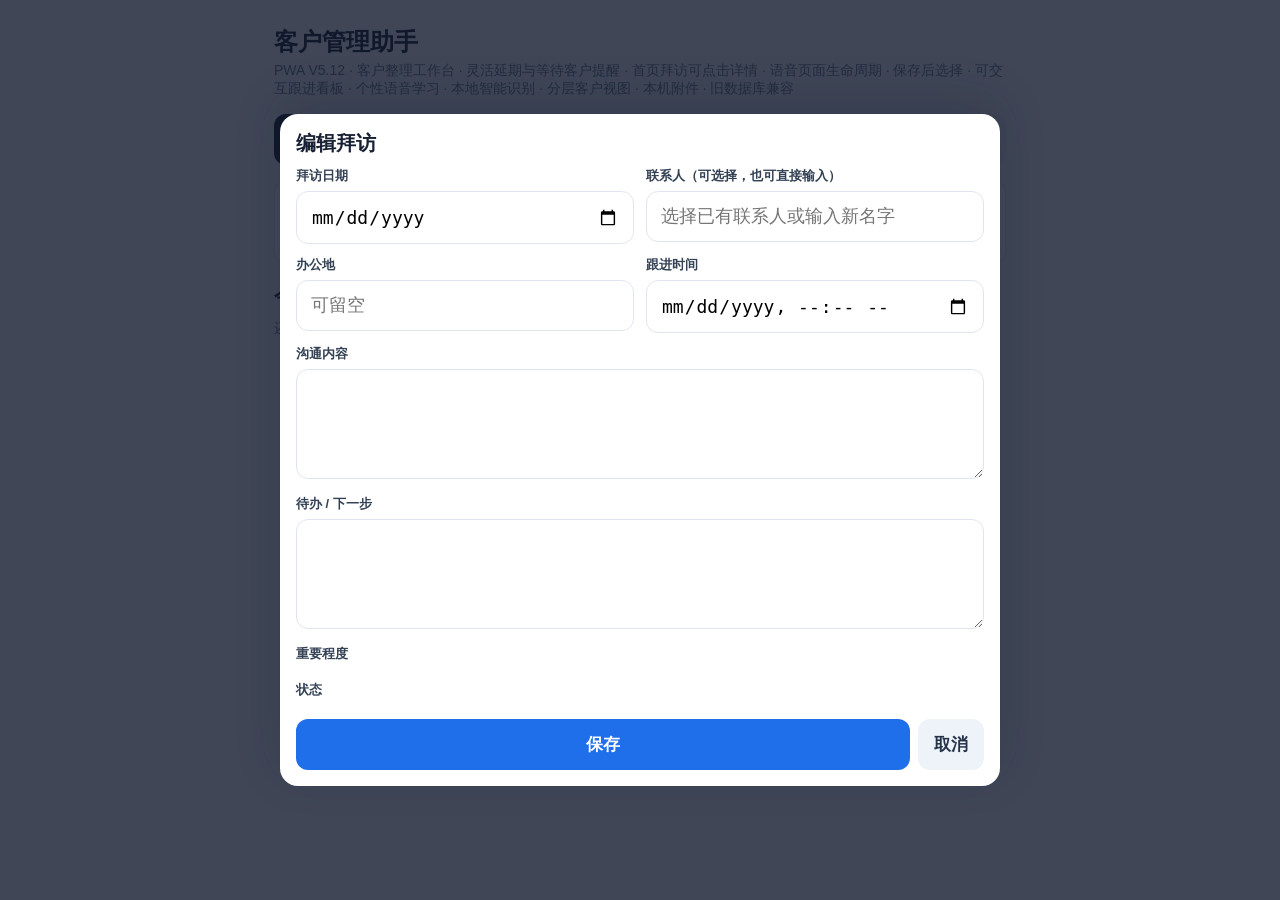
==== commit be57ab9f: "Add files via upload" ====
--- a/index.html
+++ b/index.html
@@ -3,7 +3,7 @@
 <head>
 <meta charset="utf-8">
 <meta name="viewport" content="width=device-width,initial-scale=1,viewport-fit=cover">
-<title>客户管理助手 V5.8</title>
+<title>客户管理助手 V5.12</title>
 <meta name="theme-color" content="#172033">
 <meta name="apple-mobile-web-app-capable" content="yes">
 <meta name="apple-mobile-web-app-status-bar-style" content="default">
@@ -107,13 +107,17 @@
 .customerSummary,.entityCard,.reportCard{border:1px solid var(--border);border-radius:14px;padding:14px;margin:10px 0;background:#fff}
 .customerSummary h3,.entityCard h3{margin:0 0 8px}.countRow{display:grid;grid-template-columns:repeat(2,minmax(0,1fr));gap:8px;margin:10px 0}.countBox{border:1px solid var(--border);background:#f8fafc;border-radius:12px;padding:10px;text-align:center}.countBox b{display:block;font-size:22px;margin-top:2px}.recentTitle{font-size:13px;font-weight:800;color:#33415c;margin-top:10px}.miniReport{padding:9px 0;border-top:1px dashed var(--border)}.miniReport:first-child{border-top:0}.miniDate{font-size:12px;color:var(--muted);margin-bottom:3px}.miniContent{font-size:14px;line-height:1.45;display:-webkit-box;-webkit-line-clamp:2;-webkit-box-orient:vertical;overflow:hidden}.entityTop,.reportTop{display:flex;justify-content:space-between;gap:10px;align-items:flex-start}.pill{display:inline-block;background:#eef4ff;border-radius:999px;padding:4px 8px;font-size:12px;color:#33415c}.detailTitle{font-size:19px;font-weight:900;margin:8px 0}.reportCard{cursor:pointer}.reportCard:active{transform:scale(.995)}
 
+.followOverlay{position:fixed;inset:0;background:rgba(15,23,42,.52);z-index:10020;display:flex;align-items:flex-end;justify-content:center;padding:14px}.followSheet{width:min(620px,100%);background:#fff;border-radius:18px 18px 14px 14px;padding:16px;box-shadow:0 -12px 40px rgba(15,23,42,.18)}.followSheet h3{margin:0 0 6px;font-size:20px}.followSheet .meta{line-height:1.5}.followQuick{display:grid;grid-template-columns:repeat(2,minmax(0,1fr));gap:8px;margin:14px 0}.followQuick button{width:100%}.followCustom{display:flex;gap:8px;align-items:center;flex-wrap:wrap}.followCustom input{flex:1;min-width:210px}.followCancel{margin-top:12px;width:100%}@media(min-width:700px){.followOverlay{align-items:center}.followSheet{border-radius:18px}}
+
 .previewOverlay{position:fixed;inset:0;background:rgba(0,0,0,.62);z-index:9999;display:flex;align-items:center;justify-content:center;padding:16px}.previewCard{width:min(900px,100%);max-height:92vh;background:#fff;border-radius:16px;overflow:hidden;display:flex;flex-direction:column}.previewHead{display:flex;align-items:center;justify-content:space-between;gap:10px;padding:12px 14px;border-bottom:1px solid var(--border)}.previewTitle{font-weight:800;overflow:hidden;text-overflow:ellipsis;white-space:nowrap}.previewBody{padding:12px;overflow:auto;min-height:160px}.previewBody img{display:block;max-width:100%;height:auto;margin:auto}.previewBody iframe{width:100%;height:72vh;border:0}.previewBody video{max-width:100%;max-height:72vh}.previewBody audio{width:100%}.previewText{white-space:pre-wrap;word-break:break-word;font-size:14px}.previewActions{display:flex;gap:8px;padding:12px 14px;border-top:1px solid var(--border);flex-wrap:wrap}
+
+.visitEditOverlay{position:fixed;inset:0;background:rgba(15,23,42,.55);z-index:10030;display:flex;align-items:flex-end;justify-content:center;padding:12px}.visitEditSheet{width:min(720px,100%);max-height:94vh;overflow:auto;background:#fff;border-radius:20px 20px 14px 14px;padding:16px;box-shadow:0 -14px 46px rgba(15,23,42,.2)}.visitEditSheet h3{margin:0 0 10px;font-size:20px}.veGrid{display:grid;grid-template-columns:1fr;gap:12px}.veField label{display:block;font-size:13px;font-weight:800;color:#334155;margin-bottom:6px}.veField input,.veField textarea,.veField select{width:100%}.veField textarea{min-height:110px}.segBtns{display:flex;gap:8px;flex-wrap:wrap}.segBtns button{padding:9px 12px}.segBtns button.active{background:#172033;color:#fff}.visitEditActions{display:flex;gap:8px;flex-wrap:wrap;margin-top:14px}.cleanupCard{border:1px solid var(--border);border-radius:14px;padding:12px;margin:10px 0;background:#fff}.cleanupTitle{font-weight:800}.cleanupWarn{font-size:12px;color:#9a3412;margin-top:4px}.toolbar .dangerLite{background:#fff7ed;color:#9a3412;border:1px solid #fed7aa}@media(min-width:700px){.visitEditOverlay{align-items:center}.visitEditSheet{border-radius:18px}.veGrid{grid-template-columns:1fr 1fr}.veField.full{grid-column:1/-1}}
 </style>
 </head>
 <body>
 <div class="wrap">
   <h1>客户管理助手</h1>
-  <div class="sub">PWA V5.9 · 语音页面生命周期 · 保存后选择 · 可交互跟进看板 · 个性语音学习 · 本地智能识别 · 分层客户视图 · 本机附件 · 旧数据库兼容</div>
+  <div class="sub">PWA V5.12 · 客户整理工作台 · 灵活延期与等待客户提醒 · 首页拜访可点击详情 · 语音页面生命周期 · 保存后选择 · 可交互跟进看板 · 个性语音学习 · 本地智能识别 · 分层客户视图 · 本机附件 · 旧数据库兼容</div>
 
   <div class="tabs">
     <button class="tab active" id="tabDash" onclick="showTab('dash')">看板</button>
@@ -197,11 +201,43 @@
       <button class="primary small" onclick="saveAndExportData()">备份当前数据库</button>
       <button class="secondary small" onclick="document.getElementById('importFile').click()">导入主数据 JSON</button>
       <button class="secondary small" onclick="exportCSV()">导出 CSV 查看</button>
+      <button class="secondary small dangerLite" onclick="openCleanup()">待整理</button>
       <input id="importFile" type="file" accept=".json" class="hidden" onchange="importJSON(event)">
     </div>
     <input id="search" placeholder="搜索客户 / 联系人 / 电话" oninput="renderDB()" style="margin:8px 0 12px">
     <div id="dbList"></div>
   </section>
+</div>
+
+<div id="followOverlay" class="followOverlay hidden" onclick="if(event.target===this)closeFollowPicker()">
+  <div class="followSheet" role="dialog" aria-modal="true" aria-labelledby="followPickerTitle">
+    <h3 id="followPickerTitle">选择时间</h3>
+    <div class="meta" id="followPickerDesc"></div>
+    <div class="followQuick" id="followQuick"></div>
+    <div class="followCustom">
+      <input id="followCustomTime" type="datetime-local">
+      <button class="primary" onclick="applyCustomFollowTime()">使用自定义时间</button>
+    </div>
+    <button class="secondary followCancel" onclick="closeFollowPicker()">取消</button>
+  </div>
+</div>
+
+
+<div id="visitEditOverlay" class="visitEditOverlay hidden" onclick="if(event.target===this)closeVisitEditor()">
+  <div class="visitEditSheet" role="dialog" aria-modal="true" aria-labelledby="visitEditTitle">
+    <h3 id="visitEditTitle">编辑拜访</h3>
+    <div class="veGrid">
+      <div class="veField"><label>拜访日期</label><input id="veDate" type="date"></div>
+      <div class="veField"><label>联系人（可选择，也可直接输入）</label><input id="veContact" list="veContactList" placeholder="选择已有联系人或输入新名字"><datalist id="veContactList"></datalist></div>
+      <div class="veField"><label>办公地</label><input id="veOffice" placeholder="可留空"></div>
+      <div class="veField"><label>跟进时间</label><input id="veFollow" type="datetime-local"></div>
+      <div class="veField full"><label>沟通内容</label><textarea id="veContent"></textarea></div>
+      <div class="veField full"><label>待办 / 下一步</label><textarea id="veTodo"></textarea></div>
+      <div class="veField full"><label>重要程度</label><div class="segBtns" id="vePriorityBtns"></div><input id="vePriority" type="hidden" value="B"></div>
+      <div class="veField full"><label>状态</label><div class="segBtns" id="veStatusBtns"></div><input id="veStatus" type="hidden" value="待跟进"></div>
+    </div>
+    <div class="visitEditActions"><button class="primary" onclick="saveVisitEditor()">保存</button><button class="secondary" onclick="closeVisitEditor()">取消</button></div>
+  </div>
 </div>
 
 <script>
@@ -602,7 +638,10 @@
 
 let dbView={type:'search',ci:null,xi:null,hi:null};
 let dbReturnToTaskFilter=false;
+let dbReturnToDashboard=false;
 function dbBack(){
+  if(dbView.type==='cleanup'){dbView={type:'search',ci:null};return renderDB();}
+  if(dbReturnToDashboard && dbView.type==='visit'){dbReturnToDashboard=false;showTab('dash');window.scrollTo({top:0,behavior:'smooth'});return;}
   if(dbReturnToTaskFilter && dbView.type==='visit'){dbReturnToTaskFilter=false;document.getElementById('dbPanel')?.classList.add('hidden');document.getElementById('taskFilterPanel')?.classList.remove('hidden');renderTaskFilter();return;}
   if(dbView.type==='visit') dbView={type:'customer',ci:dbView.ci};
   else if(dbView.type==='contact') dbView={type:'contacts',ci:dbView.ci};
@@ -615,6 +654,7 @@
 function openContact(ci,xi){dbView={type:'contact',ci,xi};renderDB();}
 function openReports(ci){dbView={type:'reports',ci};renderDB();}
 function openVisit(ci,hi){dbView={type:'visit',ci,hi};renderDB();}
+function openCleanup(){stopVoiceListening();dbView={type:'cleanup',ci:null};showTab('db');renderDB();}
 function historyOrder(c){
   return (c.history||[]).map((h,hi)=>({h,hi})).sort((a,b)=>{
     const ad=a.h.date||'',bd=b.h.date||'';
@@ -645,33 +685,96 @@
     return;
   }
   if(search)search.style.display='none';
+  if(dbView.type==='cleanup'){
+    const orphanVisits=[]; const lonelyContacts=[];
+    data.forEach((c,ci)=>{
+      const contacts=c.contacts||[], hist=c.history||[];
+      contacts.forEach((ct,xi)=>{const n=hist.filter(h=>visitMatchesContact(h,ct.name)).length;if(n===0)lonelyContacts.push({c,ci,ct,xi});});
+      hist.forEach((h,hi)=>{const ok=h.contact && contacts.some(ct=>visitMatchesContact(h,ct.name));if(!ok)orphanVisits.push({c,ci,h,hi});});
+    });
+    list.innerHTML=`<div class="dbnav"><button class="secondary small" onclick="dbBack()">← 返回客户库</button><div class="dbcrumb">待整理</div></div>
+      <div class="notice"><b>待整理数据：</b>这里专门找“联系人没有关联拜访”和“拜访没有关联到有效联系人”的历史数据。</div>
+      <div class="detailTitle">未关联联系人拜访（${orphanVisits.length}）</div>`+
+      (orphanVisits.map(x=>`<div class="cleanupCard"><div class="cleanupTitle">${esc(x.c.name)} · ${esc(x.h.date||'日期未填')}</div><div class="cleanupWarn">当前联系人：${esc(x.h.contact||'未关联')}</div><div class="miniContent">${esc(x.h.content||'暂无内容')}</div><div class="choicebar"><button class="primary" onclick="openVisitEditor(${x.ci},${x.hi},'edit')">选择 / 补联系人</button><button class="secondary" onclick="openVisit(${x.ci},${x.hi})">查看详情</button></div></div>`).join('')||'<div class="meta">没有未关联的拜访。</div>')+
+      `<div class="detailTitle" style="margin-top:18px">只有联系人、暂无关联拜访（${lonelyContacts.length}）</div>`+
+      (lonelyContacts.map(x=>`<div class="cleanupCard"><div class="cleanupTitle">${esc(x.c.name)} · ${esc(x.ct.name)}</div><div class="meta">${esc(x.ct.phone||'无电话')} ${x.ct.note?'· '+esc(x.ct.note):''}</div><div class="choicebar"><button class="primary" onclick="openVisitEditor(${x.ci},-1,'new',${x.xi})">在此联系人下新建拜访</button><button class="secondary" onclick="openContact(${x.ci},${x.xi})">打开联系人</button></div></div>`).join('')||'<div class="meta">没有这类联系人。</div>');
+    return;
+  }
   const ci=dbView.ci,c=data[ci];
   if(!c){dbView={type:'search',ci:null};return renderDB();}
   const nav=`<div class="dbnav"><button class="secondary small" onclick="dbBack()">← 返回</button><div class="dbcrumb">${esc(c.name)}</div></div>`;
   if(dbView.type==='customer'){
     const recent=historyOrder(c).slice(0,3);
-    list.innerHTML=nav+`<div class="customer"><div class="detailTitle">${esc(c.name)}</div>${fieldLine('客户名称',c.name,`editCustomerField(${ci},'name')`,'',false)}${fieldLine('默认办公地',c.defaultOffice||'',`editCustomerField(${ci},'defaultOffice')`,`clearCustomerField(${ci},'defaultOffice')`)}<div class="countRow"><button class="countBox" onclick="openContacts(${ci})">联系人<b>${(c.contacts||[]).length}</b></button><button class="countBox" onclick="openReports(${ci})">拜访报告<b>${(c.history||[]).length}</b></button></div><div class="recentTitle">最近 3 条报告</div>${recent.map(x=>reportSummary(ci,x)).join('')||'<div class="meta">暂无拜访报告</div>'}<div class="dbactions"><button class="secondary" onclick="openReports(${ci})">查看全部报告</button><button class="secondary" onclick="openContacts(${ci})">按联系人查看</button><button class="delbtn" onclick="deleteCustomer(${ci})">删除整个客户</button></div></div>`;
+    list.innerHTML=nav+`<div class="customer"><div class="detailTitle">${esc(c.name)}</div>${fieldLine('客户名称',c.name,`editCustomerField(${ci},'name')`,'',false)}${fieldLine('默认办公地',c.defaultOffice||'',`editCustomerField(${ci},'defaultOffice')`,`clearCustomerField(${ci},'defaultOffice')`)}<div class="countRow"><button class="countBox" onclick="openContacts(${ci})">联系人<b>${(c.contacts||[]).length}</b></button><button class="countBox" onclick="openReports(${ci})">拜访报告<b>${(c.history||[]).length}</b></button></div><div class="recentTitle">最近 3 条报告</div>${recent.map(x=>reportSummary(ci,x)).join('')||'<div class="meta">暂无拜访报告</div>'}<div class="dbactions"><button class="primary" onclick="newContact(${ci})">＋ 新建联系人</button><button class="primary" onclick="openVisitEditor(${ci},-1,'new')">＋ 新建拜访</button><button class="secondary" onclick="openReports(${ci})">查看全部报告</button><button class="secondary" onclick="openContacts(${ci})">按联系人查看</button><button class="delbtn" onclick="deleteCustomer(${ci})">删除整个客户</button></div></div>`;
     return;
   }
   if(dbView.type==='contacts'){
-    list.innerHTML=nav+`<div class="detailTitle">联系人</div>`+(c.contacts||[]).map((x,xi)=>{const n=(c.history||[]).filter(h=>visitMatchesContact(h,x.name)).length;return `<div class="entityCard"><div class="entityTop"><div><h3>${esc(x.name)}</h3><div class="meta">${esc(x.note||'')} ${x.phone?'· '+esc(x.phone):''}</div></div><button class="secondary small" onclick="openContact(${ci},${xi})">查看</button></div><div class="meta">${n} 条相关拜访报告</div></div>`}).join('')||'<div class="meta">暂无联系人</div>';
+    list.innerHTML=nav+`<div class="choicebar"><button class="primary" onclick="newContact(${ci})">＋ 新建联系人</button></div><div class="detailTitle">联系人</div>`+(c.contacts||[]).map((x,xi)=>{const n=(c.history||[]).filter(h=>visitMatchesContact(h,x.name)).length;return `<div class="entityCard"><div class="entityTop"><div><h3>${esc(x.name)}</h3><div class="meta">${esc(x.note||'')} ${x.phone?'· '+esc(x.phone):''}</div></div><button class="secondary small" onclick="openContact(${ci},${xi})">查看</button></div><div class="meta">${n} 条相关拜访报告</div></div>`}).join('')||'<div class="meta">暂无联系人</div>';
     return;
   }
   if(dbView.type==='contact'){
     const xi=dbView.xi,ct=c.contacts?.[xi];if(!ct){dbView={type:'contacts',ci};return renderDB();}
     const reports=historyOrder(c).filter(x=>visitMatchesContact(x.h,ct.name));
-    list.innerHTML=nav+`<div class="customer"><div class="detailTitle">${esc(ct.name)}</div>${fieldLine('姓名',ct.name,`editContactField(${ci},${xi},'name')`,'',false)}${fieldLine('电话',ct.phone||'',`editContactField(${ci},${xi},'phone')`,`clearContactField(${ci},${xi},'phone')`)}${fieldLine('办公地',ct.office||'',`editContactField(${ci},${xi},'office')`,`clearContactField(${ci},${xi},'office')`)}${fieldLine('职位 / 备注',ct.note||'',`editContactField(${ci},${xi},'note')`,`clearContactField(${ci},${xi},'note')`)}<div class="recentTitle">这个联系人相关的拜访报告（${reports.length}）</div>${reports.map(x=>reportSummary(ci,x)).join('')||'<div class="meta">暂无相关报告</div>'}<div class="dbactions"><button class="delbtn" onclick="deleteContact(${ci},${xi})">删除这个联系人</button></div></div>`;
+    list.innerHTML=nav+`<div class="customer"><div class="detailTitle">${esc(ct.name)}</div>${fieldLine('姓名',ct.name,`editContactField(${ci},${xi},'name')`,'',false)}${fieldLine('电话',ct.phone||'',`editContactField(${ci},${xi},'phone')`,`clearContactField(${ci},${xi},'phone')`)}${fieldLine('办公地',ct.office||'',`editContactField(${ci},${xi},'office')`,`clearContactField(${ci},${xi},'office')`)}${fieldLine('职位 / 备注',ct.note||'',`editContactField(${ci},${xi},'note')`,`clearContactField(${ci},${xi},'note')`)}<div class="recentTitle">这个联系人相关的拜访报告（${reports.length}）</div>${reports.map(x=>reportSummary(ci,x)).join('')||'<div class="meta">暂无相关报告</div>'}<div class="dbactions"><button class="primary" onclick="openVisitEditor(${ci},-1,'new',${xi})">＋ 在此联系人下新建拜访</button><button class="delbtn" onclick="deleteContact(${ci},${xi})">删除这个联系人</button></div></div>`;
     return;
   }
   if(dbView.type==='reports'){
     const reports=historyOrder(c);
-    list.innerHTML=nav+`<div class="detailTitle">全部拜访报告（${reports.length}）</div>`+reports.map(x=>reportSummary(ci,x)).join('')||'<div class="meta">暂无拜访报告</div>';
+    list.innerHTML=nav+`<div class="choicebar"><button class="primary" onclick="openVisitEditor(${ci},-1,'new')">＋ 新建拜访</button></div><div class="detailTitle">全部拜访报告（${reports.length}）</div>`+reports.map(x=>reportSummary(ci,x)).join('')||'<div class="meta">暂无拜访报告</div>';
     return;
   }
   if(dbView.type==='visit'){
     const hi=dbView.hi,h=c.history?.[hi];if(!h){dbView={type:'customer',ci};return renderDB();}
-    list.innerHTML=nav+`<div class="customer"><div class="detailTitle">拜访详情</div>${fieldLine('拜访日期',h.date||'',`editHistoryField(${ci},${hi},'date')`,`clearHistoryField(${ci},${hi},'date')`)}${fieldLine('联系人',h.contact||'',`editHistoryField(${ci},${hi},'contact')`,`clearHistoryField(${ci},${hi},'contact')`)}${fieldLine('办公地',h.office||'',`editHistoryField(${ci},${hi},'office')`,`clearHistoryField(${ci},${hi},'office')`)}${fieldLine('沟通内容',h.content||'',`editHistoryField(${ci},${hi},'content')`,`clearHistoryField(${ci},${hi},'content')`)}${fieldLine('待办',h.todo||'',`editHistoryField(${ci},${hi},'todo')`,`clearHistoryField(${ci},${hi},'todo')`)}${fieldLine('跟进时间',h.followUpAt?String(h.followUpAt).replace('T',' '):'',`editHistoryField(${ci},${hi},'followUpAt')`,`clearHistoryField(${ci},${hi},'followUpAt')`)}${fieldLine('重要程度',h.priority||'B',`editHistoryField(${ci},${hi},'priority')`,'',false)}${fieldLine('状态',h.status||'待跟进',`editHistoryField(${ci},${hi},'status')`,'',false)}<div class="attachbox"><b>附件 / 链接</b>${(h.attachments||[]).map((a,ai)=>`<div class="attachitem"><div class="attachmeta"><div class="attachname">${esc(a.name||'附件')}</div><div class="meta">${a.kind==='link'?'链接':'本地文件'}</div></div><button class="editbtn" onclick="openAttachment(${ci},${hi},${ai})">打开</button><button class="delbtn" onclick="removeHistoryAttachment(${ci},${hi},${ai})">删除</button></div>`).join('')||'<div class="meta">暂无附件</div>'}<div class="choicebar"><button class="secondary" onclick="document.getElementById('hf_${ci}_${hi}').click()">添加文件/照片</button><button class="secondary" onclick="addHistoryLink(${ci},${hi})">添加链接</button><input id="hf_${ci}_${hi}" type="file" multiple style="display:none" onchange="addHistoryFiles(${ci},${hi},this.files)"></div></div><div class="histactions"><button class="delbtn" onclick="deleteHistory(${ci},${hi})">删除整条拜访记录</button></div></div>`;
-  }
+    list.innerHTML=nav+`<div class="customer"><div class="detailTitle">拜访详情</div>${fieldLine('拜访日期',h.date||'',`editHistoryField(${ci},${hi},'date')`,`clearHistoryField(${ci},${hi},'date')`)}${fieldLine('联系人',h.contact||'',`editHistoryField(${ci},${hi},'contact')`,`clearHistoryField(${ci},${hi},'contact')`)}${fieldLine('办公地',h.office||'',`editHistoryField(${ci},${hi},'office')`,`clearHistoryField(${ci},${hi},'office')`)}${fieldLine('沟通内容',h.content||'',`editHistoryField(${ci},${hi},'content')`,`clearHistoryField(${ci},${hi},'content')`)}${fieldLine('待办',h.todo||'',`editHistoryField(${ci},${hi},'todo')`,`clearHistoryField(${ci},${hi},'todo')`)}${fieldLine('跟进时间',h.followUpAt?String(h.followUpAt).replace('T',' '):'',`editHistoryField(${ci},${hi},'followUpAt')`,`clearHistoryField(${ci},${hi},'followUpAt')`)}${fieldLine('重要程度',h.priority||'B',`editHistoryField(${ci},${hi},'priority')`,'',false)}${fieldLine('状态',h.status||'待跟进',`editHistoryField(${ci},${hi},'status')`,'',false)}<div class="choicebar"><button class="primary" onclick="openVisitEditor(${ci},${hi},'edit')">编辑整条拜访</button><button class="secondary" onclick="openVisitEditor(${ci},${hi},'edit','focusContact')">关联 / 更换联系人</button></div><div class="attachbox"><b>附件 / 链接</b>${(h.attachments||[]).map((a,ai)=>`<div class="attachitem"><div class="attachmeta"><div class="attachname">${esc(a.name||'附件')}</div><div class="meta">${a.kind==='link'?'链接':'本地文件'}</div></div><button class="editbtn" onclick="openAttachment(${ci},${hi},${ai})">打开</button><button class="delbtn" onclick="removeHistoryAttachment(${ci},${hi},${ai})">删除</button></div>`).join('')||'<div class="meta">暂无附件</div>'}<div class="choicebar"><button class="secondary" onclick="document.getElementById('hf_${ci}_${hi}').click()">添加文件/照片</button><button class="secondary" onclick="addHistoryLink(${ci},${hi})">添加链接</button><input id="hf_${ci}_${hi}" type="file" multiple style="display:none" onchange="addHistoryFiles(${ci},${hi},this.files)"></div></div><div class="histactions"><button class="delbtn" onclick="deleteHistory(${ci},${hi})">删除整条拜访记录</button></div></div>`;
+  }
+}
+
+
+let visitEditorState=null;
+function setSegmentValue(inputId,boxId,value){
+  const input=document.getElementById(inputId);if(input)input.value=value;
+  document.querySelectorAll('#'+boxId+' button').forEach(b=>b.classList.toggle('active',b.dataset.value===value));
+}
+function renderVisitSegments(priority,status){
+  const pb=document.getElementById('vePriorityBtns'),sb=document.getElementById('veStatusBtns');
+  if(pb){pb.innerHTML='';[['S','重点'],['A','重要'],['B','常规'],['C','低优先']].forEach(([v,label])=>{const b=document.createElement('button');b.type='button';b.className='secondary';b.dataset.value=v;b.textContent=v+' · '+label;b.onclick=()=>setSegmentValue('vePriority','vePriorityBtns',v);pb.appendChild(b);});}
+  if(sb){sb.innerHTML='';['待跟进','等待客户','已完成'].forEach(v=>{const b=document.createElement('button');b.type='button';b.className='secondary';b.dataset.value=v;b.textContent=v;b.onclick=()=>setSegmentValue('veStatus','veStatusBtns',v);sb.appendChild(b);});}
+  setSegmentValue('vePriority','vePriorityBtns',priority||'B');setSegmentValue('veStatus','veStatusBtns',status||'待跟进');
+}
+function openVisitEditor(ci,hi,mode='edit',contactHint){
+  const c=data?.[ci];if(!c)return;
+  let h=hi>=0?c.history?.[hi]:null;
+  visitEditorState={ci,hi,mode};
+  const ctList=document.getElementById('veContactList');ctList.innerHTML=(c.contacts||[]).map(ct=>`<option value="${esc(ct.name)}"></option>`).join('');
+  let preset='';
+  if(Number.isInteger(contactHint) && contactHint>=0)preset=c.contacts?.[contactHint]?.name||'';
+  const base=h||{date:new Date().toISOString().slice(0,10),contact:preset,office:(c.contacts?.[contactHint]?.office||c.defaultOffice||''),content:'',todo:'',followUpAt:'',priority:'B',status:'待跟进'};
+  document.getElementById('visitEditTitle').textContent=h?'编辑拜访':'新建拜访';
+  veDate.value=base.date||new Date().toISOString().slice(0,10);veContact.value=base.contact||preset||'';veOffice.value=base.office||'';veContent.value=base.content||'';veTodo.value=base.todo||'';veFollow.value=String(base.followUpAt||'').slice(0,16);renderVisitSegments(base.priority||'B',base.status||'待跟进');
+  visitEditOverlay.classList.remove('hidden');
+  setTimeout(()=>{(contactHint==='focusContact'?veContact:veContent).focus();},50);
+}
+function closeVisitEditor(){document.getElementById('visitEditOverlay')?.classList.add('hidden');visitEditorState=null;}
+function saveVisitEditor(){
+  const st=visitEditorState;if(!st)return;const c=data?.[st.ci];if(!c)return;
+  const contact=veContact.value.trim(),date=veDate.value,office=veOffice.value.trim(),content=veContent.value.trim(),todo=veTodo.value.trim(),follow=veFollow.value,priority=vePriority.value||'B',status=veStatus.value||'待跟进';
+  if(!content)return alert('沟通内容不能为空。');
+  if(contact && !(c.contacts||[]).some(ct=>normalizeName(ct.name)===normalizeName(contact))){
+    if(confirm(`“${contact}”还不在这个客户的联系人列表里。\n\n是否同时新建这个联系人？`)){c.contacts=c.contacts||[];c.contacts.push({name:contact,phone:'',office:office||'',note:''});}
+  }
+  const payload={date,contact,office,content,todo,followUpAt:follow,priority,status};
+  if(st.hi>=0){const h=c.history?.[st.hi];if(!h)return;Object.assign(h,payload);if(status==='已完成'&&!h.completedAt)h.completedAt=nowText();if(status!=='已完成')h.completedAt='';}
+  else{c.history=c.history||[];c.history.push({...payload,attachments:[],createdAt:new Date().toISOString(),completedAt:status==='已完成'?nowText():''});st.hi=c.history.length-1;}
+  saveStore();renderDashboard();closeVisitEditor();
+  if(dbView.type==='cleanup')return renderDB();
+  dbView={type:'visit',ci:st.ci,hi:st.hi};renderDB();
+}
+function newContact(ci){
+  const c=data?.[ci];if(!c)return;
+  const name=prompt('联系人姓名（必填）','');if(name===null)return;const n=name.trim();if(!n)return alert('联系人姓名不能为空。');
+  const dup=(c.contacts||[]).find(ct=>normalizeName(ct.name)===normalizeName(n));if(dup)return alert('这个联系人已经存在。');
+  const phone=prompt('电话（可以不填）','');if(phone===null)return;const office=prompt('办公地（可以不填）',c.defaultOffice||'');if(office===null)return;const note=prompt('职位 / 备注（可以不填）','');if(note===null)return;
+  c.contacts=c.contacts||[];c.contacts.push({name:n,phone:phone.trim(),office:office.trim(),note:note.trim()});saveStore();renderDB();
 }
 
 function promptField(label,current){ return prompt('修改：'+label,current??''); }
@@ -962,7 +1065,7 @@
       updateDataStatus();
       alert(`导入成功：${migrated.length} 个客户、${totalContacts} 个联系人、${totalVisits} 条拜访报告。`);
     } catch(err) {
-      alert('无法导入这个 JSON：'+(err?.message||'格式无法识别')+'。\n\nV5.8 支持 V4/V5 主数据、V4/V5 完整备份，以及 customers/customerList/clients/records 等常见结构。');
+      alert('无法导入这个 JSON：'+(err?.message||'格式无法识别')+'。\n\nV5.12 支持 V4/V5 主数据、V4/V5 完整备份，以及 customers/customerList/clients/records 等常见结构。');
     }
   };
   r.readAsText(file);
@@ -998,14 +1101,15 @@
   tasks.sort((a,b)=>taskScore(b)-taskScore(a));
   taskList.innerHTML=tasks.slice(0,12).map(t=>{
     const due=new Date(t.h.followUpAt), cls=due.getTime()<Date.now()?'overdue':due<=end?'today':'future';
-    return `<div class="task ${cls}">
+    return `<div class="task ${cls}" role="button" tabindex="0" onclick="openDashboardVisit(${t.ci},${t.i})" onkeydown="if(event.key==='Enter'||event.key===' '){event.preventDefault();openDashboardVisit(${t.ci},${t.i})}">
       <div class="tasktop"><b>${esc(t.c.name)}${t.h.contact?' · '+esc(t.h.contact):''}</b><span class="pri">${esc(t.priority)} · ${esc(t.status)}</span></div>
       <div style="margin-top:8px">${esc(t.h.todo||t.h.content||'跟进')}</div>
       <div class="meta">${esc(t.h.followUpAt.replace('T',' '))}</div>
-      <div class="choicebar">
-        <button class="secondary" onclick="setTaskStatus('${encodeURIComponent(t.c.name)}',${t.i},'已完成')">完成</button>
-        <button class="secondary" onclick="snoozeTask('${encodeURIComponent(t.c.name)}',${t.i},1)">1小时后</button>
-        <button class="secondary" onclick="setTaskStatus('${encodeURIComponent(t.c.name)}',${t.i},'等待客户')">等待客户</button>
+      <div class="choicebar" onclick="event.stopPropagation()">
+        <button class="primary" onclick="event.stopPropagation();openDashboardVisit(${t.ci},${t.i})">查看详情</button>
+        <button class="secondary" onclick="event.stopPropagation();setTaskStatus('${encodeURIComponent(t.c.name)}',${t.i},'已完成')">完成</button>
+        <button class="secondary" onclick="event.stopPropagation();openFollowPicker(${t.ci},${t.i},'postpone')">延期 / 稍后</button>
+        <button class="secondary" onclick="event.stopPropagation();openFollowPicker(${t.ci},${t.i},'waiting')">等待客户</button>
       </div>
     </div>`;
   }).join('')||'<div class="meta">还没有设置跟进时间的事项。</div>';
@@ -1063,13 +1167,70 @@
       <div class="meta" style="margin-top:6px">跟进时间：${esc(String(t.h.followUpAt||'').replace('T',' '))}</div>
       <div class="choicebar">
         <button class="primary" onclick="setTaskStatusByIndex(${t.ci},${t.i},'已完成')">已完成</button>
-        <button class="secondary" onclick="postponeTask(${t.ci},${t.i})">延期</button>
-        <button class="secondary" onclick="setTaskStatusByIndex(${t.ci},${t.i},'等待客户')">等待客户</button>
+        <button class="secondary" onclick="openFollowPicker(${t.ci},${t.i},'postpone')">延期 / 稍后</button>
+        <button class="secondary" onclick="openFollowPicker(${t.ci},${t.i},'waiting')">等待客户</button>
         <button class="secondary" onclick="setTaskStatusByIndex(${t.ci},${t.i},'待跟进')">待跟进</button>
         <button class="secondary" onclick="openTaskVisit(${t.ci},${t.i})">查看拜访详情</button>
       </div>
     </div>`;
   }).join('')||'<div class="meta">这个分类下目前没有跟进事项。</div>';
+}
+let followPickerState=null;
+function addDaysAtHour(days,hour=9){
+  const d=new Date(); d.setDate(d.getDate()+days); d.setHours(hour,0,0,0); return d;
+}
+function addMonthsAtHour(months,hour=9){
+  const d=new Date(); d.setMonth(d.getMonth()+months); d.setHours(hour,0,0,0); return d;
+}
+function laterToday(){
+  const d=new Date();
+  if(d.getHours()<18){d.setHours(18,0,0,0);}else{d.setHours(d.getHours()+2,0,0,0);}
+  return d;
+}
+function openFollowPicker(ci,i,mode){
+  const h=data?.[ci]?.history?.[i]; if(!h)return;
+  followPickerState={ci,i,mode};
+  const overlay=document.getElementById('followOverlay');
+  const title=document.getElementById('followPickerTitle');
+  const desc=document.getElementById('followPickerDesc');
+  const quick=document.getElementById('followQuick');
+  const custom=document.getElementById('followCustomTime');
+  if(!overlay||!title||!desc||!quick||!custom)return;
+  const waiting=mode==='waiting';
+  title.textContent=waiting?'等待客户：最晚什么时候提醒我？':'延期 / 稍后处理';
+  desc.textContent=waiting?'先把状态设为“等待客户”。如果到你选的时间仍没有回复，这条事项会重新出现在今天/逾期提醒中。':'选择下一次你希望处理这条跟进的时间。';
+  const opts=waiting
+    ? [['明天',()=>addDaysAtHour(1,9)],['3天后',()=>addDaysAtHour(3,9)],['1周后',()=>addDaysAtHour(7,9)],['1个月后',()=>addMonthsAtHour(1,9)]]
+    : [['1小时后',()=>new Date(Date.now()+3600000)],['今天晚些时候',laterToday],['明天',()=>addDaysAtHour(1,9)],['3天后',()=>addDaysAtHour(3,9)],['1周后',()=>addDaysAtHour(7,9)],['1个月后',()=>addMonthsAtHour(1,9)]];
+  quick.innerHTML='';
+  opts.forEach(([label,make])=>{
+    const b=document.createElement('button'); b.className='secondary'; b.textContent=label;
+    b.onclick=()=>applyFollowChoice(localDateTimeValue(make())); quick.appendChild(b);
+  });
+  custom.value=String(h.followUpAt||localDateTimeValue(waiting?addDaysAtHour(3,9):addDaysAtHour(1,9))).slice(0,16);
+  overlay.classList.remove('hidden');
+}
+function closeFollowPicker(){
+  document.getElementById('followOverlay')?.classList.add('hidden');
+  followPickerState=null;
+}
+function applyCustomFollowTime(){
+  const v=document.getElementById('followCustomTime')?.value||'';
+  if(!v){alert('请选择日期和时间。');return;}
+  applyFollowChoice(v);
+}
+function applyFollowChoice(v){
+  const st=followPickerState; if(!st)return;
+  const h=data?.[st.ci]?.history?.[st.i]; if(!h)return closeFollowPicker();
+  if(!/^\d{4}-\d{2}-\d{2}T\d{2}:\d{2}$/.test(v) || Number.isNaN(new Date(v).getTime())){alert('时间不正确，请重新选择。');return;}
+  h.followUpAt=v;
+  h.status=st.mode==='waiting'?'等待客户':'待跟进';
+  h.completedAt='';
+  if(st.mode==='waiting') h.waitingSince=nowText(); else h.waitingSince='';
+  saveStore();
+  closeFollowPicker();
+  renderDashboard();
+  renderTaskFilter();
 }
 function setTaskStatusByIndex(ci,i,status){
   const h=data?.[ci]?.history?.[i]; if(!h)return;
@@ -1091,6 +1252,21 @@
   h.followUpAt=v;h.status='待跟进';h.completedAt='';
   saveStore();renderDashboard();renderTaskFilter();
 }
+function openDashboardVisit(ci,i){
+  stopVoiceListening();
+  dbReturnToTaskFilter=false;
+  dbReturnToDashboard=true;
+  document.getElementById('dashPanel')?.classList.add('hidden');
+  document.getElementById('taskFilterPanel')?.classList.add('hidden');
+  document.getElementById('voicePanel')?.classList.add('hidden');
+  document.getElementById('formPanel')?.classList.add('hidden');
+  document.getElementById('dbPanel')?.classList.remove('hidden');
+  document.querySelectorAll('.tab').forEach(x=>x.classList.remove('active'));
+  dbView={type:'visit',ci,hi:i};
+  renderDB();
+  window.scrollTo({top:0,behavior:'smooth'});
+}
+
 function openTaskVisit(ci,i){
   document.getElementById('taskFilterPanel')?.classList.add('hidden');
   document.getElementById('dbPanel')?.classList.remove('hidden');
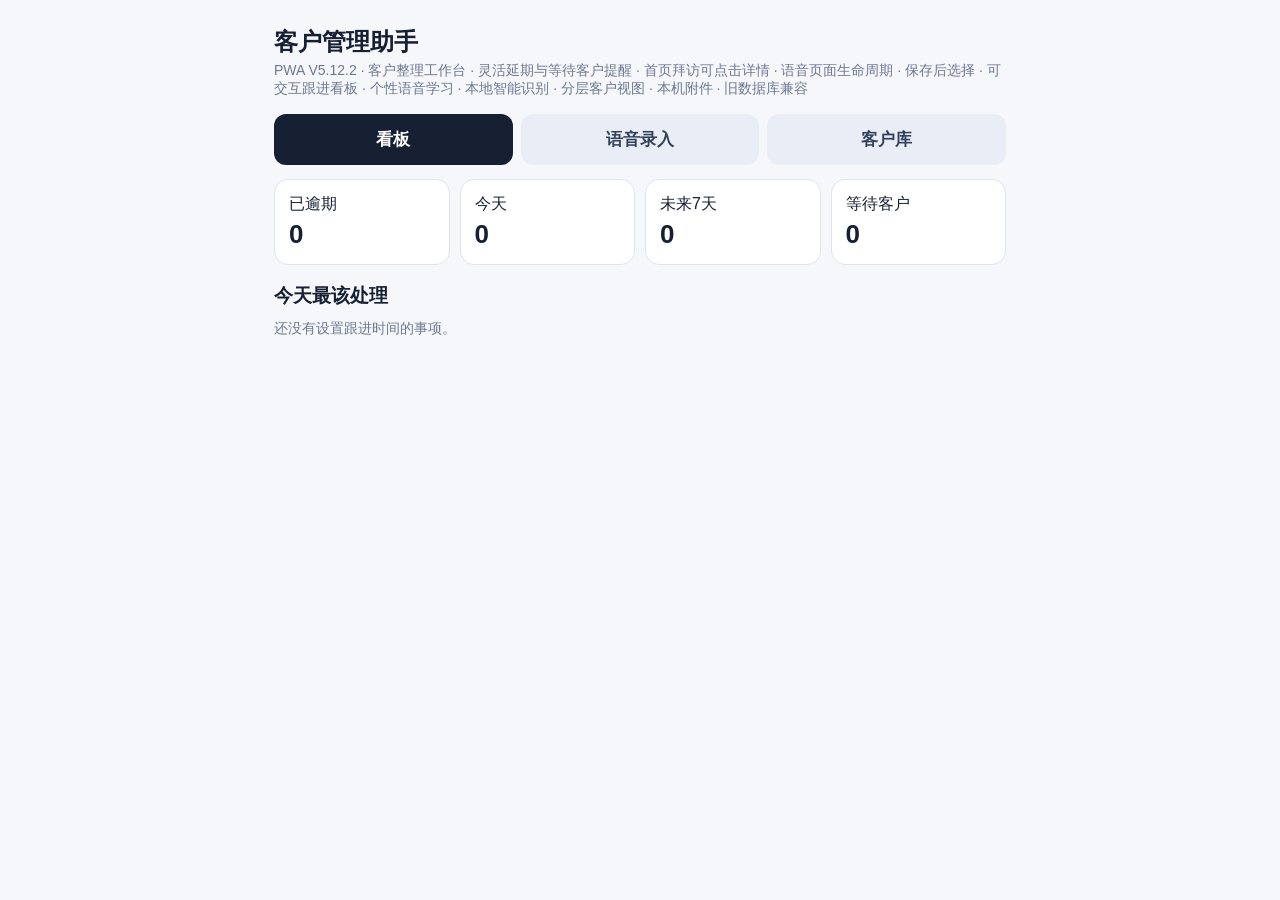
==== commit 4a7ba8ff: "Add files via upload" ====
--- a/index.html
+++ b/index.html
@@ -3,7 +3,7 @@
 <head>
 <meta charset="utf-8">
 <meta name="viewport" content="width=device-width,initial-scale=1,viewport-fit=cover">
-<title>客户管理助手 V5.12</title>
+<title>客户管理助手 V5.12.2</title>
 <meta name="theme-color" content="#172033">
 <meta name="apple-mobile-web-app-capable" content="yes">
 <meta name="apple-mobile-web-app-status-bar-style" content="default">
@@ -31,7 +31,7 @@
 .primary{background:var(--primary);color:white;flex:1}
 .secondary{background:#eef3fa;color:#25324a}
 .small{padding:10px 12px;font-size:14px}
-.hidden{display:none}
+.hidden{display:none!important}
 .progress{height:6px;background:#e8edf5;border-radius:99px;margin:0 0 14px;overflow:hidden}
 .bar{height:100%;background:var(--primary);width:0;transition:width .2s}
 .done{text-align:center;padding:20px 6px}
@@ -111,13 +111,13 @@
 
 .previewOverlay{position:fixed;inset:0;background:rgba(0,0,0,.62);z-index:9999;display:flex;align-items:center;justify-content:center;padding:16px}.previewCard{width:min(900px,100%);max-height:92vh;background:#fff;border-radius:16px;overflow:hidden;display:flex;flex-direction:column}.previewHead{display:flex;align-items:center;justify-content:space-between;gap:10px;padding:12px 14px;border-bottom:1px solid var(--border)}.previewTitle{font-weight:800;overflow:hidden;text-overflow:ellipsis;white-space:nowrap}.previewBody{padding:12px;overflow:auto;min-height:160px}.previewBody img{display:block;max-width:100%;height:auto;margin:auto}.previewBody iframe{width:100%;height:72vh;border:0}.previewBody video{max-width:100%;max-height:72vh}.previewBody audio{width:100%}.previewText{white-space:pre-wrap;word-break:break-word;font-size:14px}.previewActions{display:flex;gap:8px;padding:12px 14px;border-top:1px solid var(--border);flex-wrap:wrap}
 
-.visitEditOverlay{position:fixed;inset:0;background:rgba(15,23,42,.55);z-index:10030;display:flex;align-items:flex-end;justify-content:center;padding:12px}.visitEditSheet{width:min(720px,100%);max-height:94vh;overflow:auto;background:#fff;border-radius:20px 20px 14px 14px;padding:16px;box-shadow:0 -14px 46px rgba(15,23,42,.2)}.visitEditSheet h3{margin:0 0 10px;font-size:20px}.veGrid{display:grid;grid-template-columns:1fr;gap:12px}.veField label{display:block;font-size:13px;font-weight:800;color:#334155;margin-bottom:6px}.veField input,.veField textarea,.veField select{width:100%}.veField textarea{min-height:110px}.segBtns{display:flex;gap:8px;flex-wrap:wrap}.segBtns button{padding:9px 12px}.segBtns button.active{background:#172033;color:#fff}.visitEditActions{display:flex;gap:8px;flex-wrap:wrap;margin-top:14px}.cleanupCard{border:1px solid var(--border);border-radius:14px;padding:12px;margin:10px 0;background:#fff}.cleanupTitle{font-weight:800}.cleanupWarn{font-size:12px;color:#9a3412;margin-top:4px}.toolbar .dangerLite{background:#fff7ed;color:#9a3412;border:1px solid #fed7aa}@media(min-width:700px){.visitEditOverlay{align-items:center}.visitEditSheet{border-radius:18px}.veGrid{grid-template-columns:1fr 1fr}.veField.full{grid-column:1/-1}}
+.visitEditOverlay{position:fixed;inset:0;background:rgba(15,23,42,.55);z-index:10030;display:flex;align-items:flex-end;justify-content:center;padding:12px}.visitEditOverlay.hidden{display:none!important}.visitEditSheet{width:min(720px,100%);max-height:94vh;overflow:auto;background:#fff;border-radius:20px 20px 14px 14px;padding:16px;box-shadow:0 -14px 46px rgba(15,23,42,.2)}.visitEditSheet h3{margin:0 0 10px;font-size:20px}.veGrid{display:grid;grid-template-columns:1fr;gap:12px}.veField label{display:block;font-size:13px;font-weight:800;color:#334155;margin-bottom:6px}.veField input,.veField textarea,.veField select{width:100%}.veField textarea{min-height:110px}.segBtns{display:flex;gap:8px;flex-wrap:wrap}.segBtns button{padding:9px 12px}.segBtns button.active{background:#172033;color:#fff}.visitEditActions{display:flex;gap:8px;flex-wrap:wrap;margin-top:14px}.visitEditHead{display:flex;align-items:center;justify-content:space-between;gap:12px;position:sticky;top:-16px;background:#fff;z-index:3;padding:14px 0 8px}.visitEditHead h3{margin:0}.visitCloseBtn{width:40px;height:40px;min-width:40px;border-radius:999px;border:1px solid #d7deea;background:#f8fafc;color:#172033;font-size:28px;line-height:1;padding:0}.visitEditActions{position:sticky;bottom:-16px;background:#fff;padding:10px 0 14px;z-index:3;border-top:1px solid #eef2f7}.visitEditSheet{overscroll-behavior:contain;-webkit-overflow-scrolling:touch}.cleanupCard{border:1px solid var(--border);border-radius:14px;padding:12px;margin:10px 0;background:#fff}.cleanupTitle{font-weight:800}.cleanupWarn{font-size:12px;color:#9a3412;margin-top:4px}.toolbar .dangerLite{background:#fff7ed;color:#9a3412;border:1px solid #fed7aa}@media(min-width:700px){.visitEditOverlay{align-items:center}.visitEditSheet{border-radius:18px}.veGrid{grid-template-columns:1fr 1fr}.veField.full{grid-column:1/-1}}
 </style>
 </head>
 <body>
 <div class="wrap">
   <h1>客户管理助手</h1>
-  <div class="sub">PWA V5.12 · 客户整理工作台 · 灵活延期与等待客户提醒 · 首页拜访可点击详情 · 语音页面生命周期 · 保存后选择 · 可交互跟进看板 · 个性语音学习 · 本地智能识别 · 分层客户视图 · 本机附件 · 旧数据库兼容</div>
+  <div class="sub">PWA V5.12.2 · 客户整理工作台 · 灵活延期与等待客户提醒 · 首页拜访可点击详情 · 语音页面生命周期 · 保存后选择 · 可交互跟进看板 · 个性语音学习 · 本地智能识别 · 分层客户视图 · 本机附件 · 旧数据库兼容</div>
 
   <div class="tabs">
     <button class="tab active" id="tabDash" onclick="showTab('dash')">看板</button>
@@ -225,7 +225,7 @@
 
 <div id="visitEditOverlay" class="visitEditOverlay hidden" onclick="if(event.target===this)closeVisitEditor()">
   <div class="visitEditSheet" role="dialog" aria-modal="true" aria-labelledby="visitEditTitle">
-    <h3 id="visitEditTitle">编辑拜访</h3>
+    <div class="visitEditHead"><h3 id="visitEditTitle">编辑拜访</h3><button type="button" class="visitCloseBtn" aria-label="关闭" onclick="closeVisitEditor()">×</button></div>
     <div class="veGrid">
       <div class="veField"><label>拜访日期</label><input id="veDate" type="date"></div>
       <div class="veField"><label>联系人（可选择，也可直接输入）</label><input id="veContact" list="veContactList" placeholder="选择已有联系人或输入新名字"><datalist id="veContactList"></datalist></div>
@@ -1001,7 +1001,7 @@
     };
   }).filter(Boolean);
 
-  let history=Array.isArray(c.history) ? c.history : (Array.isArray(c.visits) ? c.visits : (Array.isArray(c.reports) ? c.reports : []));
+  let history=Array.isArray(c.history) ? c.history : (Array.isArray(c.visits) ? c.visits : (Array.isArray(c.reports) ? c.reports : (Array.isArray(c.records) ? c.records : [])));
   history=history.map(h=>{
     if(typeof h==='string') return {date:'',contact:'',office:'',content:h,todo:'',followUpAt:'',priority:'B',status:'待跟进',attachments:[]};
     if(!h || typeof h!=='object') return null;
@@ -1009,8 +1009,8 @@
       date:String(h.date ?? h.visitDate ?? '').trim(),
       contact:String(h.contact ?? h.contactName ?? '').trim(),
       office:String(h.office ?? h.location ?? '').trim(),
-      content:String(h.content ?? h.update ?? h.note ?? h.report ?? '').trim(),
-      todo:String(h.todo ?? h.remark ?? h.nextAction ?? '').trim(),
+      content:String(h.content ?? h.update ?? h.report ?? h.note ?? '').trim(),
+      todo:String(h.todo ?? h.remark ?? h.nextAction ?? ((h.content!==undefined && h.note!==undefined)?h.note:'') ?? '').trim(),
       followUpAt:String(h.followUpAt ?? h.followUp ?? h.nextFollowUp ?? '').trim(),
       priority:String(h.priority ?? 'B').trim() || 'B',
       status:String(h.status ?? '待跟进').trim() || '待跟进',
@@ -1065,7 +1065,7 @@
       updateDataStatus();
       alert(`导入成功：${migrated.length} 个客户、${totalContacts} 个联系人、${totalVisits} 条拜访报告。`);
     } catch(err) {
-      alert('无法导入这个 JSON：'+(err?.message||'格式无法识别')+'。\n\nV5.12 支持 V4/V5 主数据、V4/V5 完整备份，以及 customers/customerList/clients/records 等常见结构。');
+      alert('无法导入这个 JSON：'+(err?.message||'格式无法识别')+'。\n\nV5.12.2 支持 V3/V4/V5 主数据、V4/V5 完整备份，以及 customers/customerList/clients/records 等常见结构。');
     }
   };
   r.readAsText(file);
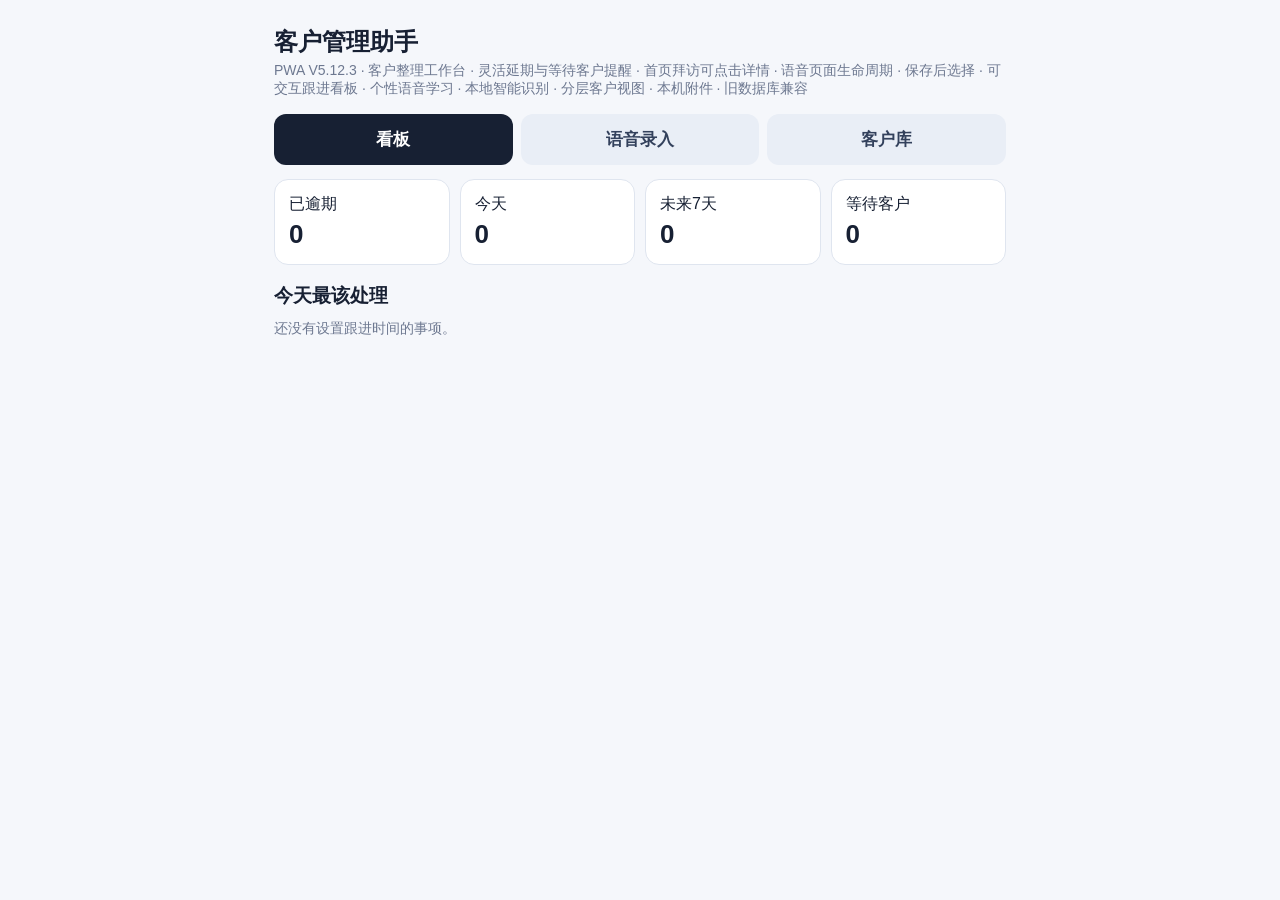
==== commit 636d6e3b: "Add files via upload" ====
--- a/index.html
+++ b/index.html
@@ -3,7 +3,7 @@
 <head>
 <meta charset="utf-8">
 <meta name="viewport" content="width=device-width,initial-scale=1,viewport-fit=cover">
-<title>客户管理助手 V5.12.2</title>
+<title>客户管理助手 V5.12.3</title>
 <meta name="theme-color" content="#172033">
 <meta name="apple-mobile-web-app-capable" content="yes">
 <meta name="apple-mobile-web-app-status-bar-style" content="default">
@@ -111,13 +111,13 @@
 
 .previewOverlay{position:fixed;inset:0;background:rgba(0,0,0,.62);z-index:9999;display:flex;align-items:center;justify-content:center;padding:16px}.previewCard{width:min(900px,100%);max-height:92vh;background:#fff;border-radius:16px;overflow:hidden;display:flex;flex-direction:column}.previewHead{display:flex;align-items:center;justify-content:space-between;gap:10px;padding:12px 14px;border-bottom:1px solid var(--border)}.previewTitle{font-weight:800;overflow:hidden;text-overflow:ellipsis;white-space:nowrap}.previewBody{padding:12px;overflow:auto;min-height:160px}.previewBody img{display:block;max-width:100%;height:auto;margin:auto}.previewBody iframe{width:100%;height:72vh;border:0}.previewBody video{max-width:100%;max-height:72vh}.previewBody audio{width:100%}.previewText{white-space:pre-wrap;word-break:break-word;font-size:14px}.previewActions{display:flex;gap:8px;padding:12px 14px;border-top:1px solid var(--border);flex-wrap:wrap}
 
-.visitEditOverlay{position:fixed;inset:0;background:rgba(15,23,42,.55);z-index:10030;display:flex;align-items:flex-end;justify-content:center;padding:12px}.visitEditOverlay.hidden{display:none!important}.visitEditSheet{width:min(720px,100%);max-height:94vh;overflow:auto;background:#fff;border-radius:20px 20px 14px 14px;padding:16px;box-shadow:0 -14px 46px rgba(15,23,42,.2)}.visitEditSheet h3{margin:0 0 10px;font-size:20px}.veGrid{display:grid;grid-template-columns:1fr;gap:12px}.veField label{display:block;font-size:13px;font-weight:800;color:#334155;margin-bottom:6px}.veField input,.veField textarea,.veField select{width:100%}.veField textarea{min-height:110px}.segBtns{display:flex;gap:8px;flex-wrap:wrap}.segBtns button{padding:9px 12px}.segBtns button.active{background:#172033;color:#fff}.visitEditActions{display:flex;gap:8px;flex-wrap:wrap;margin-top:14px}.visitEditHead{display:flex;align-items:center;justify-content:space-between;gap:12px;position:sticky;top:-16px;background:#fff;z-index:3;padding:14px 0 8px}.visitEditHead h3{margin:0}.visitCloseBtn{width:40px;height:40px;min-width:40px;border-radius:999px;border:1px solid #d7deea;background:#f8fafc;color:#172033;font-size:28px;line-height:1;padding:0}.visitEditActions{position:sticky;bottom:-16px;background:#fff;padding:10px 0 14px;z-index:3;border-top:1px solid #eef2f7}.visitEditSheet{overscroll-behavior:contain;-webkit-overflow-scrolling:touch}.cleanupCard{border:1px solid var(--border);border-radius:14px;padding:12px;margin:10px 0;background:#fff}.cleanupTitle{font-weight:800}.cleanupWarn{font-size:12px;color:#9a3412;margin-top:4px}.toolbar .dangerLite{background:#fff7ed;color:#9a3412;border:1px solid #fed7aa}@media(min-width:700px){.visitEditOverlay{align-items:center}.visitEditSheet{border-radius:18px}.veGrid{grid-template-columns:1fr 1fr}.veField.full{grid-column:1/-1}}
+.visitEditOverlay{position:fixed;inset:0;background:rgba(15,23,42,.55);z-index:10030;display:flex;align-items:flex-end;justify-content:center;padding:12px}.visitEditOverlay.hidden{display:none!important}.visitEditSheet{width:min(720px,100%);max-height:94vh;overflow:auto;background:#fff;border-radius:20px 20px 14px 14px;padding:16px;box-shadow:0 -14px 46px rgba(15,23,42,.2)}.visitEditSheet h3{margin:0 0 10px;font-size:20px}.veGrid{display:grid;grid-template-columns:1fr;gap:12px}.veField label{display:block;font-size:13px;font-weight:800;color:#334155;margin-bottom:6px}.veField input,.veField textarea,.veField select{width:100%}.veField textarea{min-height:110px}.segBtns{display:flex;gap:8px;flex-wrap:wrap}.segBtns button{padding:9px 12px}.segBtns button.active{background:#172033;color:#fff}.contactChoiceBtns{display:flex;gap:8px;flex-wrap:wrap;margin-bottom:8px}.contactChoiceBtns button{padding:9px 12px}.contactChoiceBtns button.active{background:#1f4fa3;color:#fff}.visitEditActions{display:flex;gap:8px;flex-wrap:wrap;margin-top:14px}.visitEditHead{display:flex;align-items:center;justify-content:space-between;gap:12px;position:sticky;top:-16px;background:#fff;z-index:3;padding:14px 0 8px}.visitEditHead h3{margin:0}.visitCloseBtn{width:40px;height:40px;min-width:40px;border-radius:999px;border:1px solid #d7deea;background:#f8fafc;color:#172033;font-size:28px;line-height:1;padding:0}.visitEditActions{position:sticky;bottom:-16px;background:#fff;padding:10px 0 14px;z-index:3;border-top:1px solid #eef2f7}.visitEditSheet{overscroll-behavior:contain;-webkit-overflow-scrolling:touch}.cleanupCard{border:1px solid var(--border);border-radius:14px;padding:12px;margin:10px 0;background:#fff}.cleanupTitle{font-weight:800}.cleanupWarn{font-size:12px;color:#9a3412;margin-top:4px}.toolbar .dangerLite{background:#fff7ed;color:#9a3412;border:1px solid #fed7aa}@media(min-width:700px){.visitEditOverlay{align-items:center}.visitEditSheet{border-radius:18px}.veGrid{grid-template-columns:1fr 1fr}.veField.full{grid-column:1/-1}}
 </style>
 </head>
 <body>
 <div class="wrap">
   <h1>客户管理助手</h1>
-  <div class="sub">PWA V5.12.2 · 客户整理工作台 · 灵活延期与等待客户提醒 · 首页拜访可点击详情 · 语音页面生命周期 · 保存后选择 · 可交互跟进看板 · 个性语音学习 · 本地智能识别 · 分层客户视图 · 本机附件 · 旧数据库兼容</div>
+  <div class="sub">PWA V5.12.3 · 客户整理工作台 · 灵活延期与等待客户提醒 · 首页拜访可点击详情 · 语音页面生命周期 · 保存后选择 · 可交互跟进看板 · 个性语音学习 · 本地智能识别 · 分层客户视图 · 本机附件 · 旧数据库兼容</div>
 
   <div class="tabs">
     <button class="tab active" id="tabDash" onclick="showTab('dash')">看板</button>
@@ -228,7 +228,7 @@
     <div class="visitEditHead"><h3 id="visitEditTitle">编辑拜访</h3><button type="button" class="visitCloseBtn" aria-label="关闭" onclick="closeVisitEditor()">×</button></div>
     <div class="veGrid">
       <div class="veField"><label>拜访日期</label><input id="veDate" type="date"></div>
-      <div class="veField"><label>联系人（可选择，也可直接输入）</label><input id="veContact" list="veContactList" placeholder="选择已有联系人或输入新名字"><datalist id="veContactList"></datalist></div>
+      <div class="veField"><label>联系人（优先点选，也可直接输入）</label><div class="contactChoiceBtns" id="veContactBtns"></div><input id="veContact" list="veContactList" placeholder="没有合适联系人时再输入新名字"><datalist id="veContactList"></datalist></div>
       <div class="veField"><label>办公地</label><input id="veOffice" placeholder="可留空"></div>
       <div class="veField"><label>跟进时间</label><input id="veFollow" type="datetime-local"></div>
       <div class="veField full"><label>沟通内容</label><textarea id="veContent"></textarea></div>
@@ -741,6 +741,29 @@
   if(sb){sb.innerHTML='';['待跟进','等待客户','已完成'].forEach(v=>{const b=document.createElement('button');b.type='button';b.className='secondary';b.dataset.value=v;b.textContent=v;b.onclick=()=>setSegmentValue('veStatus','veStatusBtns',v);sb.appendChild(b);});}
   setSegmentValue('vePriority','vePriorityBtns',priority||'B');setSegmentValue('veStatus','veStatusBtns',status||'待跟进');
 }
+function renderVisitContactChoices(c,current){
+  const box=document.getElementById('veContactBtns');if(!box)return;
+  box.innerHTML='';
+  (c.contacts||[]).forEach(ct=>{
+    const b=document.createElement('button');b.type='button';b.className='secondary';b.textContent=ct.name;b.dataset.value=ct.name;
+    b.classList.toggle('active',normalizeName(ct.name)===normalizeName(current||''));
+    b.onclick=()=>{
+      veContact.value=ct.name;
+      if(!veOffice.value.trim() && ct.office) veOffice.value=ct.office;
+      document.querySelectorAll('#veContactBtns button').forEach(x=>x.classList.toggle('active',x===b));
+    };
+    box.appendChild(b);
+  });
+  if(!(c.contacts||[]).length){box.innerHTML='<span class="meta">这个客户还没有联系人，可直接在下面输入新名字。</span>';}
+}
+function focusVisitEditorField(hint){
+  const map={focusDate:'veDate',focusContact:'veContact',focusOffice:'veOffice',focusContent:'veContent',focusTodo:'veTodo',focusFollowUpAt:'veFollow'};
+  const id=map[hint];
+  if(id){document.getElementById(id)?.focus();return;}
+  if(hint==='focusPriority'){document.querySelector('#vePriorityBtns button.active')?.focus();return;}
+  if(hint==='focusStatus'){document.querySelector('#veStatusBtns button.active')?.focus();return;}
+  veContent?.focus();
+}
 function openVisitEditor(ci,hi,mode='edit',contactHint){
   const c=data?.[ci];if(!c)return;
   let h=hi>=0?c.history?.[hi]:null;
@@ -750,9 +773,10 @@
   if(Number.isInteger(contactHint) && contactHint>=0)preset=c.contacts?.[contactHint]?.name||'';
   const base=h||{date:new Date().toISOString().slice(0,10),contact:preset,office:(c.contacts?.[contactHint]?.office||c.defaultOffice||''),content:'',todo:'',followUpAt:'',priority:'B',status:'待跟进'};
   document.getElementById('visitEditTitle').textContent=h?'编辑拜访':'新建拜访';
-  veDate.value=base.date||new Date().toISOString().slice(0,10);veContact.value=base.contact||preset||'';veOffice.value=base.office||'';veContent.value=base.content||'';veTodo.value=base.todo||'';veFollow.value=String(base.followUpAt||'').slice(0,16);renderVisitSegments(base.priority||'B',base.status||'待跟进');
+  veDate.value=base.date||new Date().toISOString().slice(0,10);veContact.value=base.contact||preset||'';veOffice.value=base.office||'';veContent.value=base.content||'';veTodo.value=base.todo||'';veFollow.value=String(base.followUpAt||'').slice(0,16);renderVisitSegments(base.priority||'B',base.status||'待跟进');renderVisitContactChoices(c,veContact.value);
+  veContact.oninput=()=>{document.querySelectorAll('#veContactBtns button').forEach(b=>b.classList.toggle('active',normalizeName(b.dataset.value||'')===normalizeName(veContact.value||'')));};
   visitEditOverlay.classList.remove('hidden');
-  setTimeout(()=>{(contactHint==='focusContact'?veContact:veContent).focus();},50);
+  setTimeout(()=>focusVisitEditorField(contactHint),50);
 }
 function closeVisitEditor(){document.getElementById('visitEditOverlay')?.classList.add('hidden');visitEditorState=null;}
 function saveVisitEditor(){
@@ -795,10 +819,9 @@
 }
 function clearContactField(ci,xi,key){const ct=data?.[ci]?.contacts?.[xi];if(!ct||key==='name')return;if(confirm('确定清空这一项吗？')){ct[key]='';saveStore();renderDB();renderDashboard();}}
 function editHistoryField(ci,hi,key){
-  const h=data?.[ci]?.history?.[hi];if(!h)return;const labels={date:'拜访日期 YYYY-MM-DD',contact:'联系人',office:'办公地',content:'沟通内容',todo:'待办',followUpAt:'跟进时间（如 2026-09-10T10:00）',priority:'重要程度 S / A / B / C',status:'状态：待跟进 / 等待客户 / 已完成'};const v=promptField(labels[key]||key,h[key]||'');if(v===null)return;let nv=v.trim();
-  if(key==='priority')nv=['S','A','B','C'].includes(nv.toUpperCase())?nv.toUpperCase():'B';
-  if(key==='status'){nv=['待跟进','等待客户','已完成'].includes(nv)?nv:'待跟进';if(nv==='已完成'&&!h.completedAt)h.completedAt=nowText();if(nv!=='已完成')h.completedAt='';}
-  h[key]=nv;saveStore();renderDB();renderDashboard();
+  const h=data?.[ci]?.history?.[hi];if(!h)return;
+  const focusMap={date:'focusDate',contact:'focusContact',office:'focusOffice',content:'focusContent',todo:'focusTodo',followUpAt:'focusFollowUpAt',priority:'focusPriority',status:'focusStatus'};
+  openVisitEditor(ci,hi,'edit',focusMap[key]||'focusContent');
 }
 function clearHistoryField(ci,hi,key){const h=data?.[ci]?.history?.[hi];if(!h)return;if(confirm('确定清空这一项吗？')){h[key]='';saveStore();renderDB();renderDashboard();}}
 
@@ -1065,7 +1088,7 @@
       updateDataStatus();
       alert(`导入成功：${migrated.length} 个客户、${totalContacts} 个联系人、${totalVisits} 条拜访报告。`);
     } catch(err) {
-      alert('无法导入这个 JSON：'+(err?.message||'格式无法识别')+'。\n\nV5.12.2 支持 V3/V4/V5 主数据、V4/V5 完整备份，以及 customers/customerList/clients/records 等常见结构。');
+      alert('无法导入这个 JSON：'+(err?.message||'格式无法识别')+'。\n\nV5.12.3 支持 V3/V4/V5 主数据、V4/V5 完整备份，以及 customers/customerList/clients/records 等常见结构。');
     }
   };
   r.readAsText(file);
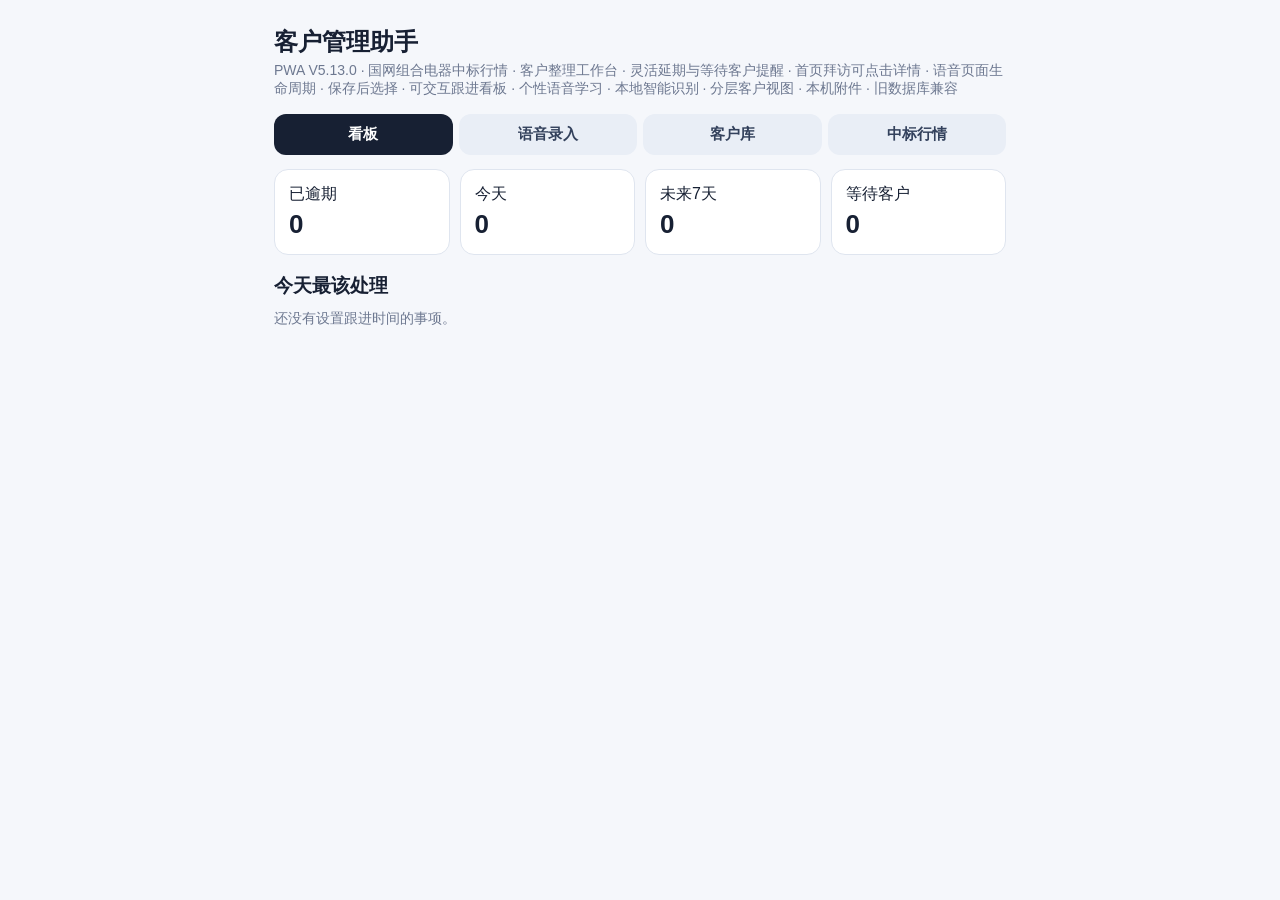
==== commit b71af589: "Add files via upload" ====
--- a/index.html
+++ b/index.html
@@ -3,7 +3,7 @@
 <head>
 <meta charset="utf-8">
 <meta name="viewport" content="width=device-width,initial-scale=1,viewport-fit=cover">
-<title>客户管理助手 V5.12.3</title>
+<title>客户管理助手 V5.13.0</title>
 <meta name="theme-color" content="#172033">
 <meta name="apple-mobile-web-app-capable" content="yes">
 <meta name="apple-mobile-web-app-status-bar-style" content="default">
@@ -112,17 +112,53 @@
 .previewOverlay{position:fixed;inset:0;background:rgba(0,0,0,.62);z-index:9999;display:flex;align-items:center;justify-content:center;padding:16px}.previewCard{width:min(900px,100%);max-height:92vh;background:#fff;border-radius:16px;overflow:hidden;display:flex;flex-direction:column}.previewHead{display:flex;align-items:center;justify-content:space-between;gap:10px;padding:12px 14px;border-bottom:1px solid var(--border)}.previewTitle{font-weight:800;overflow:hidden;text-overflow:ellipsis;white-space:nowrap}.previewBody{padding:12px;overflow:auto;min-height:160px}.previewBody img{display:block;max-width:100%;height:auto;margin:auto}.previewBody iframe{width:100%;height:72vh;border:0}.previewBody video{max-width:100%;max-height:72vh}.previewBody audio{width:100%}.previewText{white-space:pre-wrap;word-break:break-word;font-size:14px}.previewActions{display:flex;gap:8px;padding:12px 14px;border-top:1px solid var(--border);flex-wrap:wrap}
 
 .visitEditOverlay{position:fixed;inset:0;background:rgba(15,23,42,.55);z-index:10030;display:flex;align-items:flex-end;justify-content:center;padding:12px}.visitEditOverlay.hidden{display:none!important}.visitEditSheet{width:min(720px,100%);max-height:94vh;overflow:auto;background:#fff;border-radius:20px 20px 14px 14px;padding:16px;box-shadow:0 -14px 46px rgba(15,23,42,.2)}.visitEditSheet h3{margin:0 0 10px;font-size:20px}.veGrid{display:grid;grid-template-columns:1fr;gap:12px}.veField label{display:block;font-size:13px;font-weight:800;color:#334155;margin-bottom:6px}.veField input,.veField textarea,.veField select{width:100%}.veField textarea{min-height:110px}.segBtns{display:flex;gap:8px;flex-wrap:wrap}.segBtns button{padding:9px 12px}.segBtns button.active{background:#172033;color:#fff}.contactChoiceBtns{display:flex;gap:8px;flex-wrap:wrap;margin-bottom:8px}.contactChoiceBtns button{padding:9px 12px}.contactChoiceBtns button.active{background:#1f4fa3;color:#fff}.visitEditActions{display:flex;gap:8px;flex-wrap:wrap;margin-top:14px}.visitEditHead{display:flex;align-items:center;justify-content:space-between;gap:12px;position:sticky;top:-16px;background:#fff;z-index:3;padding:14px 0 8px}.visitEditHead h3{margin:0}.visitCloseBtn{width:40px;height:40px;min-width:40px;border-radius:999px;border:1px solid #d7deea;background:#f8fafc;color:#172033;font-size:28px;line-height:1;padding:0}.visitEditActions{position:sticky;bottom:-16px;background:#fff;padding:10px 0 14px;z-index:3;border-top:1px solid #eef2f7}.visitEditSheet{overscroll-behavior:contain;-webkit-overflow-scrolling:touch}.cleanupCard{border:1px solid var(--border);border-radius:14px;padding:12px;margin:10px 0;background:#fff}.cleanupTitle{font-weight:800}.cleanupWarn{font-size:12px;color:#9a3412;margin-top:4px}.toolbar .dangerLite{background:#fff7ed;color:#9a3412;border:1px solid #fed7aa}@media(min-width:700px){.visitEditOverlay{align-items:center}.visitEditSheet{border-radius:18px}.veGrid{grid-template-columns:1fr 1fr}.veField.full{grid-column:1/-1}}
+
+/* ===== 国网中标行情 ===== */
+.tabs{gap:6px}
+.tab{padding:11px 4px;font-size:15px}
+.mktStatus{display:flex;align-items:center;justify-content:space-between;gap:10px;flex-wrap:wrap;background:#eef8f0;border:1px solid #c7e5ce;border-radius:12px;padding:10px 12px;font-size:13px;color:#245b31;margin-bottom:12px;line-height:1.55}
+.mktStatus.warn{background:#fff7d6;border-color:#f0df9a;color:#66571b}
+.mktStatus.err{background:#fef2f2;border-color:#fecaca;color:#991b1b}
+.mktStatus .stxt{flex:1;min-width:190px}
+.mktFilters{display:flex;gap:6px;flex-wrap:wrap;margin-bottom:12px}
+.mktChip{background:#e9eef6;color:#33415c;border:0;border-radius:999px;padding:8px 12px;font-size:14px;font-weight:700;cursor:pointer}
+.mktChip.active{background:#172033;color:#fff}
+.mktChip.mine{background:#eef4ff;color:#1756a9}
+.mktChip.mine.active{background:#1f4fa3;color:#fff}
+.mktKpis{display:grid;grid-template-columns:repeat(3,minmax(0,1fr));gap:8px;margin-bottom:14px}
+.mktKpi{background:#fff;border:1px solid var(--border);border-radius:14px;padding:12px 8px;text-align:center}
+.mktKpi span{display:block;font-size:12px;color:var(--muted);margin-bottom:4px}
+.mktKpi b{font-size:20px;color:#172033}
+.mktKpi small{display:block;font-size:11px;color:var(--muted);margin-top:2px}
+.mktRow{display:flex;gap:10px;align-items:center;background:#fff;border:1px solid var(--border);border-radius:14px;padding:11px 12px;margin-bottom:8px}
+.mktRow.mine{border-color:#bcd3fb;background:#f8fbff;cursor:pointer}
+.mktRow.mine:active{transform:scale(.995)}
+.mktRank{width:30px;min-width:30px;height:30px;border-radius:999px;background:#eef3fa;color:#33415c;font-weight:800;font-size:14px;display:flex;align-items:center;justify-content:center}
+.mktRow.mine .mktRank{background:#1f4fa3;color:#fff}
+.mktMain{flex:1;min-width:0}
+.mktName{font-size:15px;font-weight:700;line-height:1.35;word-break:break-all}
+.mktTag{display:inline-block;background:#e8f1ff;color:#1756a9;border-radius:999px;padding:2px 7px;font-size:11px;font-weight:700;margin-left:6px;white-space:nowrap}
+.mktBarWrap{height:6px;background:#eef2f7;border-radius:99px;margin:6px 0 5px;overflow:hidden}
+.mktBarWrap i{display:block;height:100%;background:#1f6feb;border-radius:99px}
+.mktRow.mine .mktBarWrap i{background:#1756a9}
+.mktMeta{font-size:12px;color:var(--muted)}
+.mktAmt{text-align:right;font-size:13px;font-weight:800;color:#172033;white-space:nowrap}
+.mktAmt small{display:block;font-weight:600;color:var(--muted);font-size:11px;margin-top:3px}
+.mktEmpty{background:#fff;border:1px dashed var(--border);border-radius:14px;padding:22px 14px;text-align:center;color:var(--muted);font-size:14px;line-height:1.7}
+.mktNote{margin-top:14px;font-size:12px;color:var(--muted);line-height:1.75;background:#fff;border:1px solid var(--border);border-radius:14px;padding:12px}
+.mktNote b{color:#33415c}
 </style>
 </head>
 <body>
 <div class="wrap">
   <h1>客户管理助手</h1>
-  <div class="sub">PWA V5.12.3 · 客户整理工作台 · 灵活延期与等待客户提醒 · 首页拜访可点击详情 · 语音页面生命周期 · 保存后选择 · 可交互跟进看板 · 个性语音学习 · 本地智能识别 · 分层客户视图 · 本机附件 · 旧数据库兼容</div>
+  <div class="sub">PWA V5.13.0 · 国网组合电器中标行情 · 客户整理工作台 · 灵活延期与等待客户提醒 · 首页拜访可点击详情 · 语音页面生命周期 · 保存后选择 · 可交互跟进看板 · 个性语音学习 · 本地智能识别 · 分层客户视图 · 本机附件 · 旧数据库兼容</div>
 
   <div class="tabs">
     <button class="tab active" id="tabDash" onclick="showTab('dash')">看板</button>
     <button class="tab" id="tabVoice" onclick="showTab('voice')">语音录入</button>
     <button class="tab" id="tabDB" onclick="showTab('db')">客户库</button>
+    <button class="tab" id="tabMkt" onclick="showTab('mkt')">中标行情</button>
   </div>
 
   <section id="dashPanel">
@@ -207,6 +243,14 @@
     <input id="search" placeholder="搜索客户 / 联系人 / 电话" oninput="renderDB()" style="margin:8px 0 12px">
     <div id="dbList"></div>
   </section>
+
+  <section id="mktPanel" class="hidden">
+    <div class="mktStatus" id="mktStatus"><div class="stxt">正在加载行情数据…</div></div>
+    <div class="mktFilters" id="mktFilters"></div>
+    <div class="mktKpis" id="mktKpis"></div>
+    <div id="mktBody"></div>
+    <div class="mktNote" id="mktNote"></div>
+  </section>
 </div>
 
 <div id="followOverlay" class="followOverlay hidden" onclick="if(event.target===this)closeFollowPicker()">
@@ -239,6 +283,8 @@
     <div class="visitEditActions"><button class="primary" onclick="saveVisitEditor()">保存</button><button class="secondary" onclick="closeVisitEditor()">取消</button></div>
   </div>
 </div>
+
+<script id="marketSnapshot" type="application/json">{"schema":1,"goods":"组合电器","title":"国家电网组合电器中标行情","updatedAt":"2026-09-16","source":"电能革新（微信公众号）公开发布的中标分析文章，经新浪财经等门户同步转载","years":[2026],"items":[{"period":"2026-1","publishDate":"2026-03-25","tenderNo":"0711-260TL00311002 + 0711-260TL00411003","batchName":"国家电网有限公司2026年输变电项目第一次变电设备(含电缆)公开招标采购 + 国家电网有限公司2026年青藏铁路电气化外电配套工程新增第一次变电设备公开招标采购","totalWan":290327,"packages":77,"winnerCount":25,"winners":[{"rank":1,"company":"上海思源高压开关有限公司","packages":9,"amountWan":81315},{"rank":2,"company":"河南平高电气股份有限公司","packages":6,"amountWan":50513},{"rank":3,"company":"西安西电开关电气有限公司","packages":7,"amountWan":33548},{"rank":4,"company":"河南平芝高压开关有限公司","packages":6,"amountWan":25468},{"rank":5,"company":"山东泰开高压开关有限公司","packages":6,"amountWan":18695},{"rank":6,"company":"西安西电高压开关有限责任公司","packages":3,"amountWan":9107},{"rank":7,"company":"山东泰开电力开关有限公司","packages":4,"amountWan":6781},{"rank":8,"company":"厦门日立能源高压开关有限公司","packages":3,"amountWan":6553},{"rank":9,"company":"湖南长高电气有限公司","packages":3,"amountWan":6317},{"rank":10,"company":"江苏省如高高压电器有限公司","packages":3,"amountWan":6108},{"rank":11,"company":"特变电工中发上海高压开关有限公司","packages":3,"amountWan":5949},{"rank":12,"company":"上海西电高压开关有限公司","packages":4,"amountWan":5495},{"rank":13,"company":"新东北电气集团高压开关有限公司","packages":3,"amountWan":5441},{"rank":14,"company":"山东电工电气日立高压开关有限公司","packages":3,"amountWan":5360},{"rank":15,"company":"泰安泰山高压开关有限公司","packages":2,"amountWan":4187},{"rank":16,"company":"无锡恒驰中兴开关有限公司","packages":2,"amountWan":2591},{"rank":17,"company":"正泰电气股份有限公司","packages":1,"amountWan":2433},{"rank":18,"company":"平高集团威海高压电器有限公司","packages":1,"amountWan":2410},{"rank":19,"company":"江苏沃能高压电气有限公司","packages":1,"amountWan":2337},{"rank":20,"company":"北京日立能源高压开关设备有限公司","packages":1,"amountWan":2252},{"rank":21,"company":"广州西电高压电气制造有限公司","packages":1,"amountWan":2200},{"rank":22,"company":"青岛特锐德电气股份有限公司","packages":1,"amountWan":2149},{"rank":23,"company":"北京北开电气股份有限公司","packages":2,"amountWan":2018},{"rank":24,"company":"青岛益和电气集团股份有限公司","packages":1,"amountWan":828},{"rank":25,"company":"山东达驰高压开关有限公司","packages":1,"amountWan":271}]},{"period":"2026-2","publishDate":"2026-04-30","tenderNo":"0711-260TL02711017 + 0711-260TL02811018 + 0711-260TL04011023","batchName":"国家电网有限公司2026年输变电项目第二次变电设备(含电缆)公开招标采购 + 国家电网有限公司2026年输变电项目第一次变电设备框架协议(协议库存)公开招标采购 + 国家电网有限公司2026年青藏铁路电气化外电配套工程新增第二次变电设备公开招标采购","totalWan":399906,"packages":83,"winnerCount":26,"winners":[{"rank":1,"company":"河南平高电气股份有限公司","packages":6,"amountWan":58113},{"rank":2,"company":"西安西电开关电气有限公司","packages":5,"amountWan":44448},{"rank":3,"company":"山东泰开高压开关有限公司","packages":8,"amountWan":41620},{"rank":4,"company":"上海思源高压开关有限公司","packages":9,"amountWan":39660},{"rank":5,"company":"湖南长高电气有限公司","packages":5,"amountWan":20385},{"rank":6,"company":"山东电工电气日立高压开关有限公司","packages":5,"amountWan":18686},{"rank":7,"company":"河南平芝高压开关有限公司","packages":5,"amountWan":18176},{"rank":8,"company":"西安西电高压开关有限责任公司","packages":3,"amountWan":16287},{"rank":9,"company":"新东北电气集团高压开关有限公司","packages":4,"amountWan":15655},{"rank":10,"company":"正泰电气股份有限公司","packages":4,"amountWan":14969},{"rank":11,"company":"山东泰开电力开关有限公司","packages":3,"amountWan":13387},{"rank":12,"company":"江苏省如高高压电器有限公司","packages":4,"amountWan":12022},{"rank":13,"company":"青岛益和电气集团股份有限公司","packages":3,"amountWan":10204},{"rank":14,"company":"无锡恒驰中兴开关有限公司","packages":2,"amountWan":9835},{"rank":15,"company":"上海西电高压开关有限公司","packages":3,"amountWan":9424},{"rank":16,"company":"泰安泰山高压开关有限公司","packages":2,"amountWan":9362},{"rank":17,"company":"许继(厦门)智能电力设备股份有限公司","packages":3,"amountWan":9145},{"rank":18,"company":"青岛特锐德电气股份有限公司","packages":1,"amountWan":5209},{"rank":19,"company":"特变电工中发上海高压开关有限公司","packages":1,"amountWan":4985},{"rank":20,"company":"北京日立能源高压开关设备有限公司","packages":1,"amountWan":4677},{"rank":21,"company":"厦门日立能源高压开关有限公司","packages":1,"amountWan":4362},{"rank":22,"company":"平高集团威海高压电器有限公司","packages":1,"amountWan":4098},{"rank":23,"company":"江苏沃能高压电气有限公司","packages":1,"amountWan":3965},{"rank":24,"company":"广州西电高压电气制造有限公司","packages":1,"amountWan":3951},{"rank":25,"company":"厦门华电开关有限公司","packages":1,"amountWan":3795},{"rank":26,"company":"山东达驰高压开关有限公司","packages":1,"amountWan":3487}]},{"period":"2026-3","publishDate":"2026-07-16","tenderNo":"0711-260TL07011033","batchName":"国家电网有限公司2026年输变电项目第三次变电设备(含电缆)公开招标采购","totalWan":449969,"packages":83,"winnerCount":27,"winners":[{"rank":1,"company":"上海思源高压开关有限公司","packages":8,"amountWan":64578},{"rank":2,"company":"河南平高电气股份有限公司","packages":5,"amountWan":36571},{"rank":3,"company":"山东泰开高压开关有限公司","packages":5,"amountWan":32411},{"rank":4,"company":"河南平芝高压开关有限公司","packages":6,"amountWan":29872},{"rank":5,"company":"西安西电开关电气有限公司","packages":6,"amountWan":25722},{"rank":6,"company":"山东电工电气日立高压开关有限公司","packages":4,"amountWan":25077},{"rank":7,"company":"湖南长高电气有限公司","packages":4,"amountWan":24436},{"rank":8,"company":"正泰电气股份有限公司","packages":4,"amountWan":21831},{"rank":9,"company":"新东北电气集团高压开关有限公司","packages":5,"amountWan":20440},{"rank":10,"company":"西安西电高压开关有限责任公司","packages":3,"amountWan":16755},{"rank":11,"company":"上海西门子能源高压开关有限公司","packages":2,"amountWan":16520},{"rank":12,"company":"山东泰开电力开关有限公司","packages":4,"amountWan":14693},{"rank":13,"company":"江苏省如高高压电器有限公司","packages":3,"amountWan":13331},{"rank":14,"company":"上海西电高压开关有限公司","packages":3,"amountWan":12542},{"rank":15,"company":"泰安泰山高压开关有限公司","packages":3,"amountWan":12541},{"rank":16,"company":"无锡恒驰中兴开关有限公司","packages":2,"amountWan":11021},{"rank":17,"company":"特变电工中发上海高压开关有限公司","packages":2,"amountWan":10717},{"rank":18,"company":"北京北开电气股份有限公司","packages":3,"amountWan":9827},{"rank":19,"company":"许继(厦门)智能电力设备股份有限公司","packages":2,"amountWan":9667},{"rank":20,"company":"厦门日立能源高压开关有限公司","packages":2,"amountWan":6390},{"rank":21,"company":"厦门华电开关有限公司","packages":1,"amountWan":5652},{"rank":22,"company":"青岛特锐德电气股份有限公司","packages":1,"amountWan":5534},{"rank":23,"company":"广州西电高压电气制造有限公司","packages":1,"amountWan":5356},{"rank":24,"company":"青岛益和电气集团股份有限公司","packages":1,"amountWan":5198},{"rank":25,"company":"平高集团威海高压电器有限公司","packages":1,"amountWan":5100},{"rank":26,"company":"广州白云电器设备股份有限公司","packages":1,"amountWan":4738},{"rank":27,"company":"北京日立能源高压开关设备有限公司","packages":1,"amountWan":3448}]},{"period":"2026-4","publishDate":"2026-09-04","tenderNo":"0711-260TL09811048","batchName":"国家电网有限公司2026年输变电项目第四次变电设备(含电缆)公开招标采购","totalWan":288078,"packages":62,"winnerCount":21,"winners":[{"rank":1,"company":"河南平高电气股份有限公司","packages":6,"amountWan":43067},{"rank":2,"company":"上海思源高压开关有限公司","packages":7,"amountWan":37993},{"rank":3,"company":"山东泰开高压开关有限公司","packages":5,"amountWan":26688},{"rank":4,"company":"河南平芝高压开关有限公司","packages":5,"amountWan":24850},{"rank":5,"company":"西安西电开关电气有限公司","packages":4,"amountWan":18023},{"rank":6,"company":"湖南长高电气有限公司","packages":3,"amountWan":18018},{"rank":7,"company":"新东北电气集团高压开关有限公司","packages":3,"amountWan":12337},{"rank":8,"company":"山东泰开电力开关有限公司","packages":4,"amountWan":11529},{"rank":9,"company":"西安西电高压开关有限责任公司","packages":3,"amountWan":11463},{"rank":10,"company":"上海西电高压开关有限公司","packages":2,"amountWan":10760},{"rank":11,"company":"山东电工电气日立高压开关有限公司","packages":3,"amountWan":10749},{"rank":12,"company":"泰安泰山高压开关有限公司","packages":3,"amountWan":10281},{"rank":13,"company":"正泰电气股份有限公司","packages":2,"amountWan":9730},{"rank":14,"company":"江苏省如高高压电器有限公司","packages":2,"amountWan":8575},{"rank":15,"company":"许继(厦门)智能电力设备股份有限公司","packages":2,"amountWan":7865},{"rank":16,"company":"青岛益和电气集团股份有限公司","packages":2,"amountWan":7285},{"rank":17,"company":"厦门日立能源高压开关有限公司","packages":2,"amountWan":6549},{"rank":18,"company":"厦门华电开关有限公司","packages":1,"amountWan":4782},{"rank":19,"company":"青岛特锐德电气股份有限公司","packages":1,"amountWan":3741},{"rank":20,"company":"特变电工中发上海高压开关有限公司","packages":1,"amountWan":3512},{"rank":21,"company":"北京北开电气股份有限公司","packages":1,"amountWan":281}]}],"sources":[{"period":"2026-1","url":"https://finance.sina.cn/2026-04-10/detail-inhtznzw8248703.d.html"},{"period":"2026-2","url":"https://finance.sina.cn/2026-05-03/detail-inhwrxaz0563383.d.html"},{"period":"2026-3","url":"https://cj.sina.cn/articles/view/5953466437/162dab0450670b2lb8"},{"period":"2026-4","url":"https://finance.sina.com.cn/roll/2026-09-05/doc-iniquyin4896016.shtml"}]}</script>
 
 <script>
 const SEED = [];
@@ -617,7 +663,7 @@
 function showTab(t) {
   if(t!=='voice') stopVoiceListening();
   if(t==='voice') document.getElementById('voiceDoneCard')?.classList.add('hidden');
-  ['dash','voice','db'].forEach(x=>{
+  ['dash','voice','db','mkt'].forEach(x=>{
     document.getElementById(x+'Panel')?.classList.toggle('hidden',x!==t);
     const id='tab'+x.charAt(0).toUpperCase()+x.slice(1);
     document.getElementById(id)?.classList.toggle('active',x===t);
@@ -626,6 +672,7 @@
   document.getElementById('taskFilterPanel')?.classList.add('hidden');
   if(t==='db') renderDB();
   if(t==='dash') renderDashboard();
+  if(t==='mkt'){ if(!marketData && marketStatus!=='loading') loadMarket(); else renderMarket(); }
 }
 
 function esc(s) {
@@ -1758,6 +1805,7 @@
   document.getElementById('voicePanel')?.classList.remove('hidden');
   document.getElementById('dashPanel')?.classList.add('hidden');
   document.getElementById('dbPanel')?.classList.add('hidden');
+  document.getElementById('mktPanel')?.classList.add('hidden');
   document.getElementById('taskFilterPanel')?.classList.add('hidden');
   document.querySelectorAll('.tab').forEach(x=>x.classList.remove('active'));
   document.getElementById('tabVoice')?.classList.add('active');
@@ -1779,6 +1827,176 @@
   dbView={type:'customer',ci};
   renderDB();
   window.scrollTo({top:0,behavior:'smooth'});
+}
+
+
+/* ==================== 国网中标行情（组合电器） ==================== */
+let marketData = null;
+let marketStatus = 'idle';                 // idle | loading | ok | fallback | error
+let marketView = { period:'ALL', onlyMine:false };
+
+function marketSnapshotData(){
+  try{
+    const el = document.getElementById('marketSnapshot');
+    return el ? JSON.parse(el.textContent) : null;
+  }catch(e){ return null; }
+}
+
+async function loadMarket(manual){
+  marketStatus = 'loading';
+  renderMarket();
+  let remote = null;
+  try{
+    const res = await fetch('./market.json?t=' + Date.now(), {cache:'no-store'});
+    if(res && res.ok) remote = await res.json();
+  }catch(e){ remote = null; }
+  if(remote && Array.isArray(remote.items) && remote.items.length){
+    marketData = remote; marketStatus = 'ok';
+  }else{
+    const snap = marketSnapshotData();
+    if(snap && snap.items && snap.items.length){ marketData = snap; marketStatus = 'fallback'; }
+    else { marketData = null; marketStatus = 'error'; }
+  }
+  if(manual) window.scrollTo({top:0, behavior:'smooth'});
+  renderMarket();
+}
+
+/* 把选中口径下的中标记录按企业聚合 */
+function marketAggregate(){
+  if(!marketData || !Array.isArray(marketData.items)) return [];
+  const items = marketView.period === 'ALL'
+    ? marketData.items
+    : marketData.items.filter(x => x.period === marketView.period);
+  const map = new Map();
+  items.forEach(it => (it.winners || []).forEach(w => {
+    const cur = map.get(w.company) || {company:w.company, amount:0, packages:0, periods:0, best:99};
+    cur.amount += Number(w.amountWan) || 0;
+    cur.packages += Number(w.packages) || 0;
+    cur.periods += 1;
+    cur.best = Math.min(cur.best, Number(w.rank) || 99);
+    map.set(w.company, cur);
+  }));
+  return [...map.values()].sort((a,b) => b.amount - a.amount);
+}
+
+/* 与客户库模糊匹配：命中则返回 {ci, name, score} */
+function marketCustomerHit(company){
+  if(typeof customerMatches !== 'function' || !Array.isArray(data) || !data.length) return null;
+  const m = customerMatches(company);
+  if(!m || !m.length) return null;
+  const top = m[0];
+  if(!top || top.score < 0.55) return null;
+  const ci = data.indexOf(top.c);
+  if(ci < 0) return null;
+  return {ci, name:top.c.name, score:top.score};
+}
+
+function setMarketPeriod(p){
+  marketView.period = p;
+  renderMarket();
+}
+function toggleMarketMine(){
+  marketView.onlyMine = !marketView.onlyMine;
+  renderMarket();
+}
+function openMarketCustomer(company){
+  const hit = marketCustomerHit(company);
+  if(!hit) return;
+  stopVoiceListening();
+  showTab('db');
+  dbView = {type:'customer', ci:hit.ci};
+  renderDB();
+  window.scrollTo({top:0, behavior:'smooth'});
+}
+
+function renderMarket(){
+  const st = document.getElementById('mktStatus');
+  const fEl = document.getElementById('mktFilters');
+  const kEl = document.getElementById('mktKpis');
+  const bEl = document.getElementById('mktBody');
+  const nEl = document.getElementById('mktNote');
+  if(!st || !bEl) return;
+
+  if(marketStatus === 'loading'){
+    st.className = 'mktStatus';
+    st.innerHTML = '<div class="stxt">正在加载行情数据…</div>';
+    fEl.innerHTML = ''; kEl.innerHTML = ''; bEl.innerHTML = ''; nEl.innerHTML = '';
+    return;
+  }
+  if(marketStatus === 'error' || !marketData){
+    st.className = 'mktStatus err';
+    st.innerHTML = '<div class="stxt">行情数据加载失败，且本地没有内置快照。<br>请联网后重试。</div>'
+      + '<button class="secondary small" onclick="loadMarket(true)">重新加载</button>';
+    fEl.innerHTML = ''; kEl.innerHTML = ''; nEl.innerHTML = '';
+    bEl.innerHTML = '<div class="mktEmpty">暂无行情数据。</div>';
+    return;
+  }
+
+  const rows0 = marketAggregate();
+  const hits = new Map();
+  rows0.forEach(r => hits.set(r.company, marketCustomerHit(r.company)));
+  const mineCount = [...hits.values()].filter(Boolean).length;
+
+  const rows = marketView.onlyMine ? rows0.filter(r => hits.get(r.company)) : rows0;
+  const totalWan = rows.reduce((s,r) => s + r.amount, 0);
+  const totalPkg = rows.reduce((s,r) => s + r.packages, 0);
+  const maxAmt = rows.length ? rows[0].amount : 0;
+
+  // 状态条
+  const badge = marketStatus === 'ok'
+    ? `<span style="background:#e8f1ff;color:#1756a9;border-radius:999px;padding:3px 9px;font-size:12px;font-weight:700">已联网获取最新</span>`
+    : `<span style="background:#fff7d6;color:#66571b;border-radius:999px;padding:3px 9px;font-size:12px;font-weight:700">离线 · 使用内置快照</span>`;
+  st.className = marketStatus === 'ok' ? 'mktStatus' : 'mktStatus warn';
+  st.innerHTML = `<div class="stxt"><b>${esc(marketData.goods || '')}</b> · 数据日期 ${esc(marketData.updatedAt || '—')} · 覆盖 ${(marketData.items||[]).length} 期 · ${badge}`
+    + (data.length ? `<br>客户库联动：命中你的客户 <b>${mineCount}</b> 家` : `<br>客户库为空，联动暂不可用`)
+    + `</div><button class="secondary small" onclick="loadMarket(true)">检查更新</button>`;
+
+  // 期次筛选
+  let chips = `<button class="mktChip ${marketView.period==='ALL'?'active':''}" onclick="setMarketPeriod('ALL')">全年</button>`;
+  (marketData.items||[]).forEach(it => {
+    chips += `<button class="mktChip ${marketView.period===it.period?'active':''}" onclick="setMarketPeriod('${esc(it.period)}')">${esc(it.period)}</button>`;
+  });
+  chips += `<button class="mktChip mine ${marketView.onlyMine?'active':''}" onclick="toggleMarketMine()">${marketView.onlyMine?'✓ ':''}只看我的客户</button>`;
+  fEl.innerHTML = chips;
+
+  // KPI
+  const scopeLabel = marketView.period === 'ALL' ? '全年' : marketView.period;
+  kEl.innerHTML =
+      `<div class="mktKpi"><span>${scopeLabel}中标金额</span><b>${(totalWan/10000).toFixed(2)}</b><small>亿元</small></div>`
+    + `<div class="mktKpi"><span>中标包数</span><b>${totalPkg.toLocaleString('en-US')}</b><small>包</small></div>`
+    + `<div class="mktKpi"><span>中标企业</span><b>${rows.length}</b><small>家</small></div>`;
+
+  // 排名列表
+  if(!rows.length){
+    bEl.innerHTML = `<div class="mktEmpty">${marketView.onlyMine
+      ? '在当前口径下没有命中你客户库的企业。'
+      : '暂无数据。'}</div>`;
+  }else{
+    bEl.innerHTML = rows.map((r,i) => {
+      const hit = hits.get(r.company);
+      const pct = totalWan > 0 ? r.amount / totalWan * 100 : 0;
+      const w = maxAmt > 0 ? Math.max(r.amount / maxAmt * 100, 1.5) : 0;
+      const click = hit ? ` onclick="openMarketCustomer('${esc(r.company)}')"` : '';
+      return `<div class="mktRow${hit?' mine':''}"${click}>`
+        + `<div class="mktRank">${i+1}</div>`
+        + `<div class="mktMain">`
+        +   `<div class="mktName">${esc(r.company)}${hit?`<span class="mktTag">📍 ${esc(hit.name)}</span>`:''}</div>`
+        +   `<div class="mktBarWrap"><i style="width:${w.toFixed(1)}%"></i></div>`
+        +   `<div class="mktMeta">${r.packages} 包 · 中标 ${r.periods} 期${marketView.period==='ALL'&&r.best<99?` · 单期最高第 ${r.best} 名`:''}</div>`
+        + `</div>`
+        + `<div class="mktAmt">${pct.toFixed(2)}%<small>${r.amount.toLocaleString('en-US')} 万</small></div>`
+        + `</div>`;
+    }).join('');
+  }
+
+  // 底部说明
+  const src = (marketData.sources||[]).map(s => esc(s.period)).join('、');
+  nEl.innerHTML = `<b>口径</b>：仅统计国家电网「输变电项目变电设备（含电缆）公开招标采购」序列中的组合电器；`
+    + `不含特高压 1000kV 组合电器，不含开关柜。<br>`
+    + `<b>期次</b>：采用电能革新公众号的归并口径（第 N 次变电设备招标），与国网官方采购批次号并非一一对应。<br>`
+    + `<b>来源</b>：${esc(marketData.source || '')}${src ? '（已收录：'+src+'）' : ''}<br>`
+    + `<b>提示</b>：带 📍 标记的企业已出现在你的客户库里，点击可直接打开该客户详情。`
+    + `${marketView.onlyMine ? '' : '<br><b>注意</b>：各企业金额逐条相加与公告合计存在 ≤1 万元取整尾差，占比以榜单合计为分母。'}`;
 }
 
 
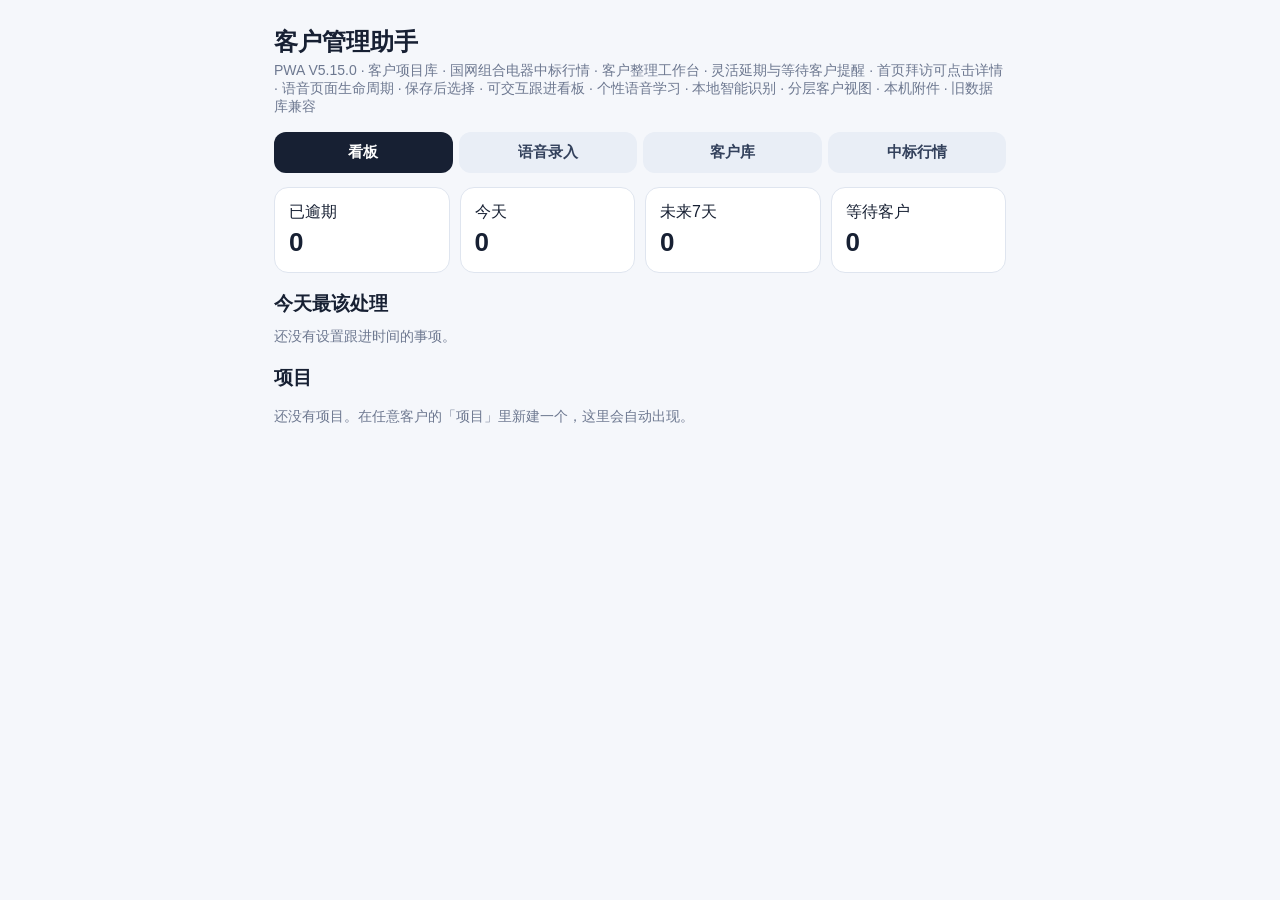
==== commit 97a8f165: "Add files via upload" ====
--- a/index.html
+++ b/index.html
@@ -1,2029 +1,2453 @@
-<!doctype html>
-<html lang="zh-CN">
-<head>
-<meta charset="utf-8">
-<meta name="viewport" content="width=device-width,initial-scale=1,viewport-fit=cover">
-<title>客户管理助手 V5.13.0</title>
-<meta name="theme-color" content="#172033">
-<meta name="apple-mobile-web-app-capable" content="yes">
-<meta name="apple-mobile-web-app-status-bar-style" content="default">
-<meta name="apple-mobile-web-app-title" content="客户管理助手">
-<link rel="manifest" href="manifest.webmanifest">
-<link rel="apple-touch-icon" href="icon-192.png">
-<style>
-:root {
-  --bg:#f5f7fb; --card:#fff; --text:#172033; --muted:#6d7890;
-  --primary:#1f6feb; --border:#dfe5ef; --ok:#15803d;
-}
-*{box-sizing:border-box}
-body{margin:0;background:var(--bg);font-family:-apple-system,BlinkMacSystemFont,"Segoe UI","PingFang SC","Microsoft YaHei",sans-serif;color:var(--text)}
-.wrap{max-width:760px;margin:0 auto;padding:18px 14px 90px}
-h1{font-size:24px;margin:8px 0 4px}
-.sub{color:var(--muted);font-size:14px;margin-bottom:16px}
-.card{background:var(--card);border:1px solid var(--border);border-radius:18px;padding:18px;box-shadow:0 4px 18px rgba(20,36,70,.05)}
-.step{font-size:13px;color:var(--primary);font-weight:700;margin-bottom:8px}
-.question{font-size:22px;font-weight:750;margin-bottom:16px}
-input,textarea,select{width:100%;font-size:18px;padding:14px;border:1px solid var(--border);border-radius:12px;background:#fff;outline:none}
-textarea{min-height:150px;resize:vertical}
-input:focus,textarea:focus,select:focus{border-color:var(--primary);box-shadow:0 0 0 3px rgba(31,111,235,.10)}
-.row{display:flex;gap:10px;margin-top:16px}
-button{border:0;border-radius:12px;padding:14px 16px;font-size:17px;font-weight:700;cursor:pointer}
-.primary{background:var(--primary);color:white;flex:1}
-.secondary{background:#eef3fa;color:#25324a}
-.small{padding:10px 12px;font-size:14px}
-.hidden{display:none!important}
-.progress{height:6px;background:#e8edf5;border-radius:99px;margin:0 0 14px;overflow:hidden}
-.bar{height:100%;background:var(--primary);width:0;transition:width .2s}
-.done{text-align:center;padding:20px 6px}
-.done .check{font-size:48px}
-.done h2{margin:8px 0}
-.tabs{display:flex;gap:8px;margin:14px 0}
-.tab{flex:1;background:#e9eef6;color:#33415c}
-.tab.active{background:#172033;color:#fff}
-.customer{background:white;border:1px solid var(--border);border-radius:14px;padding:14px;margin:10px 0}
-.customer h3{margin:0 0 8px;font-size:18px}
-.meta{font-size:14px;color:var(--muted);line-height:1.6}
-.hist{font-size:14px;margin-top:8px;padding-top:8px;border-top:1px dashed var(--border);white-space:pre-wrap}
-.toolbar{display:flex;gap:8px;flex-wrap:wrap;margin-bottom:8px}
-.notice{background:#fff7d6;border:1px solid #f0df9a;border-radius:12px;padding:10px 12px;font-size:13px;color:#66571b;margin-bottom:14px}
-.badge{display:inline-block;background:#edf4ff;color:#1756a9;border-radius:999px;padding:4px 8px;font-size:12px;margin:2px 4px 2px 0}
-
-.matchbox{margin-top:12px;padding:12px;border:1px solid #cfe0fb;background:#f5f9ff;border-radius:12px}
-.matchtitle{font-size:13px;font-weight:700;color:#1f6feb;margin-bottom:8px}
-.matchitem{display:flex;align-items:center;justify-content:space-between;gap:10px;padding:9px 0;border-top:1px dashed #dce6f5}
-.matchitem:first-of-type{border-top:0}
-.matchname{font-size:15px;font-weight:650}
-.matchmeta{font-size:12px;color:var(--muted);margin-top:3px}
-.usebtn{background:#e8f1ff;color:#1756a9;padding:8px 10px;font-size:13px;white-space:nowrap}
-.hint{font-size:13px;color:var(--muted);margin-top:8px;line-height:1.5}
-.selectednotice{margin-top:10px;padding:10px 12px;border-radius:10px;background:#ecfdf3;border:1px solid #b7ebc6;color:#166534;font-size:14px;font-weight:700}
-.datastatus{background:#eef8f0;border:1px solid #c7e5ce;border-radius:12px;padding:10px 12px;font-size:13px;color:#245b31;margin-bottom:14px;line-height:1.55}
-.datastatus b{color:#174d24}
-
-.historypreview{margin-top:12px;border:1px solid #cfe0f7;background:#f7fbff;border-radius:12px;padding:12px}
-.historypreview .htitle{font-size:14px;font-weight:800;color:#1756a9;margin-bottom:8px}
-.historypreview .hitem{padding:9px 0;border-top:1px dashed #d9e5f3;font-size:14px;line-height:1.55}
-.historypreview .hitem:first-of-type{border-top:0}
-.historypreview .hdate{font-weight:700;color:#33415c}
-.historypreview .hempty{font-size:13px;color:var(--muted)}
-
-.dashboard-grid{display:grid;grid-template-columns:repeat(2,1fr);gap:10px;margin:12px 0}
-.kpi{background:#fff;border:1px solid var(--border);border-radius:14px;padding:14px}
-.kpi b{display:block;font-size:26px;margin-top:4px}
-.task{background:#fff;border:1px solid var(--border);border-radius:14px;padding:14px;margin:10px 0}
-.task.overdue{border-left:5px solid #dc2626}.task.today{border-left:5px solid #f59e0b}.task.future{border-left:5px solid #2563eb}
-.tasktop{display:flex;justify-content:space-between;gap:8px;align-items:center}
-.pri{font-size:12px;font-weight:800;border-radius:999px;padding:4px 8px;background:#eef3fa}
-.voicebox{background:#fff;border:1px solid var(--border);border-radius:18px;padding:18px}
-.mic{width:100%;font-size:20px;background:#172033;color:#fff;margin:10px 0}
-.transcript{min-height:110px}
-.confirmgrid{display:grid;gap:10px;margin-top:12px}
-.confirmitem{background:#f7f9fc;border:1px solid var(--border);border-radius:12px;padding:10px}
-.warn{background:#fff7d6;border-color:#f0df9a}
-.choicebar{display:flex;gap:6px;flex-wrap:wrap;margin-top:8px}
-.choicebar button{padding:8px 10px;font-size:13px}
-.sectiontitle{font-size:19px;font-weight:800;margin:18px 0 8px}
-@media(min-width:700px){.dashboard-grid{grid-template-columns:repeat(4,1fr)}}
-
-
-.candidatebox{margin-top:8px}.candidate{display:flex;justify-content:space-between;gap:10px;align-items:center;padding:10px 0;border-top:1px dashed var(--border)}.candidate:first-child{border-top:0}.confhigh{color:#166534}.confmid{color:#92400e}.conflow{color:#991b1b}.confidence{font-size:12px;font-weight:800}
-
-.dbactions{display:flex;gap:6px;flex-wrap:wrap;margin-top:10px}
-.editbtn{background:#e8f1ff;color:#1756a9;padding:8px 10px;font-size:13px}
-.delbtn{background:#fee2e2;color:#991b1b;padding:8px 10px;font-size:13px}
-.contactrow{border:1px solid var(--border);border-radius:10px;padding:10px;margin:8px 0;background:#fafcff}
-.histactions{display:flex;gap:6px;margin-top:8px}
-
-.attachbox{margin-top:10px;padding:10px;border:1px solid var(--border);border-radius:12px;background:#f8fafc}
-.attachitem{display:flex;justify-content:space-between;align-items:center;gap:8px;padding:8px 0;border-top:1px dashed var(--border)}
-.attachitem:first-child{border-top:0}.attachmeta{min-width:0;flex:1}.attachname{font-weight:700;overflow:hidden;text-overflow:ellipsis;white-space:nowrap}
-.linkinput{width:100%;margin-top:6px}
-
-.fieldline{display:flex;align-items:flex-start;justify-content:space-between;gap:10px;padding:8px 0;border-top:1px dashed var(--border)}
-.fieldline:first-child{border-top:0}.fieldmain{min-width:0;flex:1}.fieldlabel{font-size:12px;color:var(--muted);margin-bottom:3px}.fieldvalue{white-space:pre-wrap;word-break:break-word;line-height:1.55}.fieldactions{display:flex;gap:5px;flex-shrink:0}.fieldactions button{padding:7px 9px;font-size:12px}
-
-.dbnav{display:flex;align-items:center;gap:8px;margin:8px 0 12px;flex-wrap:wrap}
-.dbcrumb{font-size:13px;color:var(--muted)}
-.customerSummary,.entityCard,.reportCard{border:1px solid var(--border);border-radius:14px;padding:14px;margin:10px 0;background:#fff}
-.customerSummary h3,.entityCard h3{margin:0 0 8px}.countRow{display:grid;grid-template-columns:repeat(2,minmax(0,1fr));gap:8px;margin:10px 0}.countBox{border:1px solid var(--border);background:#f8fafc;border-radius:12px;padding:10px;text-align:center}.countBox b{display:block;font-size:22px;margin-top:2px}.recentTitle{font-size:13px;font-weight:800;color:#33415c;margin-top:10px}.miniReport{padding:9px 0;border-top:1px dashed var(--border)}.miniReport:first-child{border-top:0}.miniDate{font-size:12px;color:var(--muted);margin-bottom:3px}.miniContent{font-size:14px;line-height:1.45;display:-webkit-box;-webkit-line-clamp:2;-webkit-box-orient:vertical;overflow:hidden}.entityTop,.reportTop{display:flex;justify-content:space-between;gap:10px;align-items:flex-start}.pill{display:inline-block;background:#eef4ff;border-radius:999px;padding:4px 8px;font-size:12px;color:#33415c}.detailTitle{font-size:19px;font-weight:900;margin:8px 0}.reportCard{cursor:pointer}.reportCard:active{transform:scale(.995)}
-
-.followOverlay{position:fixed;inset:0;background:rgba(15,23,42,.52);z-index:10020;display:flex;align-items:flex-end;justify-content:center;padding:14px}.followSheet{width:min(620px,100%);background:#fff;border-radius:18px 18px 14px 14px;padding:16px;box-shadow:0 -12px 40px rgba(15,23,42,.18)}.followSheet h3{margin:0 0 6px;font-size:20px}.followSheet .meta{line-height:1.5}.followQuick{display:grid;grid-template-columns:repeat(2,minmax(0,1fr));gap:8px;margin:14px 0}.followQuick button{width:100%}.followCustom{display:flex;gap:8px;align-items:center;flex-wrap:wrap}.followCustom input{flex:1;min-width:210px}.followCancel{margin-top:12px;width:100%}@media(min-width:700px){.followOverlay{align-items:center}.followSheet{border-radius:18px}}
-
-.previewOverlay{position:fixed;inset:0;background:rgba(0,0,0,.62);z-index:9999;display:flex;align-items:center;justify-content:center;padding:16px}.previewCard{width:min(900px,100%);max-height:92vh;background:#fff;border-radius:16px;overflow:hidden;display:flex;flex-direction:column}.previewHead{display:flex;align-items:center;justify-content:space-between;gap:10px;padding:12px 14px;border-bottom:1px solid var(--border)}.previewTitle{font-weight:800;overflow:hidden;text-overflow:ellipsis;white-space:nowrap}.previewBody{padding:12px;overflow:auto;min-height:160px}.previewBody img{display:block;max-width:100%;height:auto;margin:auto}.previewBody iframe{width:100%;height:72vh;border:0}.previewBody video{max-width:100%;max-height:72vh}.previewBody audio{width:100%}.previewText{white-space:pre-wrap;word-break:break-word;font-size:14px}.previewActions{display:flex;gap:8px;padding:12px 14px;border-top:1px solid var(--border);flex-wrap:wrap}
-
-.visitEditOverlay{position:fixed;inset:0;background:rgba(15,23,42,.55);z-index:10030;display:flex;align-items:flex-end;justify-content:center;padding:12px}.visitEditOverlay.hidden{display:none!important}.visitEditSheet{width:min(720px,100%);max-height:94vh;overflow:auto;background:#fff;border-radius:20px 20px 14px 14px;padding:16px;box-shadow:0 -14px 46px rgba(15,23,42,.2)}.visitEditSheet h3{margin:0 0 10px;font-size:20px}.veGrid{display:grid;grid-template-columns:1fr;gap:12px}.veField label{display:block;font-size:13px;font-weight:800;color:#334155;margin-bottom:6px}.veField input,.veField textarea,.veField select{width:100%}.veField textarea{min-height:110px}.segBtns{display:flex;gap:8px;flex-wrap:wrap}.segBtns button{padding:9px 12px}.segBtns button.active{background:#172033;color:#fff}.contactChoiceBtns{display:flex;gap:8px;flex-wrap:wrap;margin-bottom:8px}.contactChoiceBtns button{padding:9px 12px}.contactChoiceBtns button.active{background:#1f4fa3;color:#fff}.visitEditActions{display:flex;gap:8px;flex-wrap:wrap;margin-top:14px}.visitEditHead{display:flex;align-items:center;justify-content:space-between;gap:12px;position:sticky;top:-16px;background:#fff;z-index:3;padding:14px 0 8px}.visitEditHead h3{margin:0}.visitCloseBtn{width:40px;height:40px;min-width:40px;border-radius:999px;border:1px solid #d7deea;background:#f8fafc;color:#172033;font-size:28px;line-height:1;padding:0}.visitEditActions{position:sticky;bottom:-16px;background:#fff;padding:10px 0 14px;z-index:3;border-top:1px solid #eef2f7}.visitEditSheet{overscroll-behavior:contain;-webkit-overflow-scrolling:touch}.cleanupCard{border:1px solid var(--border);border-radius:14px;padding:12px;margin:10px 0;background:#fff}.cleanupTitle{font-weight:800}.cleanupWarn{font-size:12px;color:#9a3412;margin-top:4px}.toolbar .dangerLite{background:#fff7ed;color:#9a3412;border:1px solid #fed7aa}@media(min-width:700px){.visitEditOverlay{align-items:center}.visitEditSheet{border-radius:18px}.veGrid{grid-template-columns:1fr 1fr}.veField.full{grid-column:1/-1}}
-
-/* ===== 国网中标行情 ===== */
-.tabs{gap:6px}
-.tab{padding:11px 4px;font-size:15px}
-.mktStatus{display:flex;align-items:center;justify-content:space-between;gap:10px;flex-wrap:wrap;background:#eef8f0;border:1px solid #c7e5ce;border-radius:12px;padding:10px 12px;font-size:13px;color:#245b31;margin-bottom:12px;line-height:1.55}
-.mktStatus.warn{background:#fff7d6;border-color:#f0df9a;color:#66571b}
-.mktStatus.err{background:#fef2f2;border-color:#fecaca;color:#991b1b}
-.mktStatus .stxt{flex:1;min-width:190px}
-.mktFilters{display:flex;gap:6px;flex-wrap:wrap;margin-bottom:12px}
-.mktChip{background:#e9eef6;color:#33415c;border:0;border-radius:999px;padding:8px 12px;font-size:14px;font-weight:700;cursor:pointer}
-.mktChip.active{background:#172033;color:#fff}
-.mktChip.mine{background:#eef4ff;color:#1756a9}
-.mktChip.mine.active{background:#1f4fa3;color:#fff}
-.mktKpis{display:grid;grid-template-columns:repeat(3,minmax(0,1fr));gap:8px;margin-bottom:14px}
-.mktKpi{background:#fff;border:1px solid var(--border);border-radius:14px;padding:12px 8px;text-align:center}
-.mktKpi span{display:block;font-size:12px;color:var(--muted);margin-bottom:4px}
-.mktKpi b{font-size:20px;color:#172033}
-.mktKpi small{display:block;font-size:11px;color:var(--muted);margin-top:2px}
-.mktRow{display:flex;gap:10px;align-items:center;background:#fff;border:1px solid var(--border);border-radius:14px;padding:11px 12px;margin-bottom:8px}
-.mktRow.mine{border-color:#bcd3fb;background:#f8fbff;cursor:pointer}
-.mktRow.mine:active{transform:scale(.995)}
-.mktRank{width:30px;min-width:30px;height:30px;border-radius:999px;background:#eef3fa;color:#33415c;font-weight:800;font-size:14px;display:flex;align-items:center;justify-content:center}
-.mktRow.mine .mktRank{background:#1f4fa3;color:#fff}
-.mktMain{flex:1;min-width:0}
-.mktName{font-size:15px;font-weight:700;line-height:1.35;word-break:break-all}
-.mktTag{display:inline-block;background:#e8f1ff;color:#1756a9;border-radius:999px;padding:2px 7px;font-size:11px;font-weight:700;margin-left:6px;white-space:nowrap}
-.mktBarWrap{height:6px;background:#eef2f7;border-radius:99px;margin:6px 0 5px;overflow:hidden}
-.mktBarWrap i{display:block;height:100%;background:#1f6feb;border-radius:99px}
-.mktRow.mine .mktBarWrap i{background:#1756a9}
-.mktMeta{font-size:12px;color:var(--muted)}
-.mktAmt{text-align:right;font-size:13px;font-weight:800;color:#172033;white-space:nowrap}
-.mktAmt small{display:block;font-weight:600;color:var(--muted);font-size:11px;margin-top:3px}
-.mktEmpty{background:#fff;border:1px dashed var(--border);border-radius:14px;padding:22px 14px;text-align:center;color:var(--muted);font-size:14px;line-height:1.7}
-.mktNote{margin-top:14px;font-size:12px;color:var(--muted);line-height:1.75;background:#fff;border:1px solid var(--border);border-radius:14px;padding:12px}
-.mktNote b{color:#33415c}
-</style>
-</head>
-<body>
-<div class="wrap">
-  <h1>客户管理助手</h1>
-  <div class="sub">PWA V5.13.0 · 国网组合电器中标行情 · 客户整理工作台 · 灵活延期与等待客户提醒 · 首页拜访可点击详情 · 语音页面生命周期 · 保存后选择 · 可交互跟进看板 · 个性语音学习 · 本地智能识别 · 分层客户视图 · 本机附件 · 旧数据库兼容</div>
-
-  <div class="tabs">
-    <button class="tab active" id="tabDash" onclick="showTab('dash')">看板</button>
-    <button class="tab" id="tabVoice" onclick="showTab('voice')">语音录入</button>
-    <button class="tab" id="tabDB" onclick="showTab('db')">客户库</button>
-    <button class="tab" id="tabMkt" onclick="showTab('mkt')">中标行情</button>
-  </div>
-
-  <section id="dashPanel">
-    <div class="dashboard-grid">
-      <div class="kpi" role="button" tabindex="0" onclick="openTaskFilter('overdue')" onkeydown="if(event.key==='Enter'||event.key===' '){event.preventDefault();openTaskFilter('overdue')}">已逾期<b id="kOverdue">0</b></div>
-      <div class="kpi" role="button" tabindex="0" onclick="openTaskFilter('today')" onkeydown="if(event.key==='Enter'||event.key===' '){event.preventDefault();openTaskFilter('today')}">今天<b id="kToday">0</b></div>
-      <div class="kpi" role="button" tabindex="0" onclick="openTaskFilter('week')" onkeydown="if(event.key==='Enter'||event.key===' '){event.preventDefault();openTaskFilter('week')}">未来7天<b id="kWeek">0</b></div>
-      <div class="kpi" role="button" tabindex="0" onclick="openTaskFilter('waiting')" onkeydown="if(event.key==='Enter'||event.key===' '){event.preventDefault();openTaskFilter('waiting')}">等待客户<b id="kWaiting">0</b></div>
-    </div>
-    <div class="sectiontitle">今天最该处理</div>
-    <div id="taskList"></div>
-  </section>
-
-  <section id="taskFilterPanel" class="hidden">
-    <div class="toolbar" style="margin-bottom:10px">
-      <button class="secondary small" onclick="backToDashboard()">← 返回看板</button>
-    </div>
-    <div class="sectiontitle" id="taskFilterTitle">跟进事项</div>
-    <div class="meta" id="taskFilterMeta" style="margin-bottom:10px"></div>
-    <div id="taskFilterList"></div>
-  </section>
-
-  <section id="voicePanel" class="hidden">
-    <div class="voicebox">
-      <div class="question">🎙️ 说一次拜访</div><div class="notice"><b>新增只走语音：</b>识别后所有字段都可以在确认页修改；确认无误后再保存。</div>
-      <div class="meta">例如：今天拜访某某电气王经理，聊了550项目，下周三上午十点跟进，比较重要。</div>
-      <div class="datastatus" id="voiceLearnStatus" style="margin-top:10px;margin-bottom:6px">个性语音学习：准备中…</div>
-      <button class="mic" id="micBtn" onclick="toggleVoice()">开始说话</button>
-      <textarea id="voiceText" class="transcript" placeholder="识别结果会出现在这里；也可以直接粘贴或手动输入。"></textarea>
-      <div class="row"><button class="primary" onclick="extractVoice()">提取关键信息</button></div>
-      <div id="voiceConfirm"></div>
-      <div class="card hidden" id="voiceDoneCard" style="margin-top:14px">
-        <div class="done">
-          <div class="check">✅</div>
-          <h2>本次拜访已保存</h2>
-          <div class="meta" id="voiceDoneText"></div>
-          <div class="row" style="margin-top:14px">
-            <button class="primary" onclick="newVoiceVisit()">新增一条拜访</button>
-            <button class="secondary" onclick="openLastVoiceCustomer()">查看刚保存的客户</button>
-            <button class="secondary" onclick="showTab('dash')">返回跟进看板</button>
-          </div>
-        </div>
-      </div>
-    </div>
-  </section>
-
-  <section id="formPanel" class="hidden" style="display:none!important">
-    <div class="notice"><b>数据安全：</b>新打开的网页初始数据库为空。每次“仅保存”都会立即写入本机浏览器；当天最后一次拜访建议点“保存并导出数据”，再把 JSON 存到“文件”App / iCloud Drive。浏览器数据用于日常工作，JSON 文件作为长期备份。</div>
-    <div class="datastatus" id="dataStatus">正在检查主数据状态…</div>
-    <div class="progress"><div class="bar" id="bar"></div></div>
-    <div class="card" id="formCard">
-      <div class="step" id="stepLabel"></div>
-      <div class="question" id="question"></div>
-      <div id="field"></div>
-      <div class="row">
-        <button class="secondary" id="backBtn" onclick="prevStep()">上一步</button>
-        <button class="primary" id="nextBtn" onclick="nextStep()">下一步</button>
-      </div>
-    </div>
-
-    <div class="card hidden" id="doneCard">
-      <div class="done">
-        <div class="check">✅</div>
-        <h2>已保存</h2>
-        <div class="meta" id="doneText"></div>
-        <div class="row">
-          <button class="primary" onclick="showTab('voice')">继续语音录入</button>
-          <button class="secondary" onclick="showTab('db')">查看客户库</button>
-        </div>
-      </div>
-    </div>
-  </section>
-
-  <section id="dbPanel" class="hidden">
-    <div class="toolbar">
-      <button class="primary small" onclick="saveAndExportData()">备份当前数据库</button>
-      <button class="secondary small" onclick="document.getElementById('importFile').click()">导入主数据 JSON</button>
-      <button class="secondary small" onclick="exportCSV()">导出 CSV 查看</button>
-      <button class="secondary small dangerLite" onclick="openCleanup()">待整理</button>
-      <input id="importFile" type="file" accept=".json" class="hidden" onchange="importJSON(event)">
-    </div>
-    <input id="search" placeholder="搜索客户 / 联系人 / 电话" oninput="renderDB()" style="margin:8px 0 12px">
-    <div id="dbList"></div>
-  </section>
-
-  <section id="mktPanel" class="hidden">
-    <div class="mktStatus" id="mktStatus"><div class="stxt">正在加载行情数据…</div></div>
-    <div class="mktFilters" id="mktFilters"></div>
-    <div class="mktKpis" id="mktKpis"></div>
-    <div id="mktBody"></div>
-    <div class="mktNote" id="mktNote"></div>
-  </section>
-</div>
-
-<div id="followOverlay" class="followOverlay hidden" onclick="if(event.target===this)closeFollowPicker()">
-  <div class="followSheet" role="dialog" aria-modal="true" aria-labelledby="followPickerTitle">
-    <h3 id="followPickerTitle">选择时间</h3>
-    <div class="meta" id="followPickerDesc"></div>
-    <div class="followQuick" id="followQuick"></div>
-    <div class="followCustom">
-      <input id="followCustomTime" type="datetime-local">
-      <button class="primary" onclick="applyCustomFollowTime()">使用自定义时间</button>
-    </div>
-    <button class="secondary followCancel" onclick="closeFollowPicker()">取消</button>
-  </div>
-</div>
-
-
-<div id="visitEditOverlay" class="visitEditOverlay hidden" onclick="if(event.target===this)closeVisitEditor()">
-  <div class="visitEditSheet" role="dialog" aria-modal="true" aria-labelledby="visitEditTitle">
-    <div class="visitEditHead"><h3 id="visitEditTitle">编辑拜访</h3><button type="button" class="visitCloseBtn" aria-label="关闭" onclick="closeVisitEditor()">×</button></div>
-    <div class="veGrid">
-      <div class="veField"><label>拜访日期</label><input id="veDate" type="date"></div>
-      <div class="veField"><label>联系人（优先点选，也可直接输入）</label><div class="contactChoiceBtns" id="veContactBtns"></div><input id="veContact" list="veContactList" placeholder="没有合适联系人时再输入新名字"><datalist id="veContactList"></datalist></div>
-      <div class="veField"><label>办公地</label><input id="veOffice" placeholder="可留空"></div>
-      <div class="veField"><label>跟进时间</label><input id="veFollow" type="datetime-local"></div>
-      <div class="veField full"><label>沟通内容</label><textarea id="veContent"></textarea></div>
-      <div class="veField full"><label>待办 / 下一步</label><textarea id="veTodo"></textarea></div>
-      <div class="veField full"><label>重要程度</label><div class="segBtns" id="vePriorityBtns"></div><input id="vePriority" type="hidden" value="B"></div>
-      <div class="veField full"><label>状态</label><div class="segBtns" id="veStatusBtns"></div><input id="veStatus" type="hidden" value="待跟进"></div>
-    </div>
-    <div class="visitEditActions"><button class="primary" onclick="saveVisitEditor()">保存</button><button class="secondary" onclick="closeVisitEditor()">取消</button></div>
-  </div>
-</div>
-
-<script id="marketSnapshot" type="application/json">{"schema":1,"goods":"组合电器","title":"国家电网组合电器中标行情","updatedAt":"2026-09-16","source":"电能革新（微信公众号）公开发布的中标分析文章，经新浪财经等门户同步转载","years":[2026],"items":[{"period":"2026-1","publishDate":"2026-03-25","tenderNo":"0711-260TL00311002 + 0711-260TL00411003","batchName":"国家电网有限公司2026年输变电项目第一次变电设备(含电缆)公开招标采购 + 国家电网有限公司2026年青藏铁路电气化外电配套工程新增第一次变电设备公开招标采购","totalWan":290327,"packages":77,"winnerCount":25,"winners":[{"rank":1,"company":"上海思源高压开关有限公司","packages":9,"amountWan":81315},{"rank":2,"company":"河南平高电气股份有限公司","packages":6,"amountWan":50513},{"rank":3,"company":"西安西电开关电气有限公司","packages":7,"amountWan":33548},{"rank":4,"company":"河南平芝高压开关有限公司","packages":6,"amountWan":25468},{"rank":5,"company":"山东泰开高压开关有限公司","packages":6,"amountWan":18695},{"rank":6,"company":"西安西电高压开关有限责任公司","packages":3,"amountWan":9107},{"rank":7,"company":"山东泰开电力开关有限公司","packages":4,"amountWan":6781},{"rank":8,"company":"厦门日立能源高压开关有限公司","packages":3,"amountWan":6553},{"rank":9,"company":"湖南长高电气有限公司","packages":3,"amountWan":6317},{"rank":10,"company":"江苏省如高高压电器有限公司","packages":3,"amountWan":6108},{"rank":11,"company":"特变电工中发上海高压开关有限公司","packages":3,"amountWan":5949},{"rank":12,"company":"上海西电高压开关有限公司","packages":4,"amountWan":5495},{"rank":13,"company":"新东北电气集团高压开关有限公司","packages":3,"amountWan":5441},{"rank":14,"company":"山东电工电气日立高压开关有限公司","packages":3,"amountWan":5360},{"rank":15,"company":"泰安泰山高压开关有限公司","packages":2,"amountWan":4187},{"rank":16,"company":"无锡恒驰中兴开关有限公司","packages":2,"amountWan":2591},{"rank":17,"company":"正泰电气股份有限公司","packages":1,"amountWan":2433},{"rank":18,"company":"平高集团威海高压电器有限公司","packages":1,"amountWan":2410},{"rank":19,"company":"江苏沃能高压电气有限公司","packages":1,"amountWan":2337},{"rank":20,"company":"北京日立能源高压开关设备有限公司","packages":1,"amountWan":2252},{"rank":21,"company":"广州西电高压电气制造有限公司","packages":1,"amountWan":2200},{"rank":22,"company":"青岛特锐德电气股份有限公司","packages":1,"amountWan":2149},{"rank":23,"company":"北京北开电气股份有限公司","packages":2,"amountWan":2018},{"rank":24,"company":"青岛益和电气集团股份有限公司","packages":1,"amountWan":828},{"rank":25,"company":"山东达驰高压开关有限公司","packages":1,"amountWan":271}]},{"period":"2026-2","publishDate":"2026-04-30","tenderNo":"0711-260TL02711017 + 0711-260TL02811018 + 0711-260TL04011023","batchName":"国家电网有限公司2026年输变电项目第二次变电设备(含电缆)公开招标采购 + 国家电网有限公司2026年输变电项目第一次变电设备框架协议(协议库存)公开招标采购 + 国家电网有限公司2026年青藏铁路电气化外电配套工程新增第二次变电设备公开招标采购","totalWan":399906,"packages":83,"winnerCount":26,"winners":[{"rank":1,"company":"河南平高电气股份有限公司","packages":6,"amountWan":58113},{"rank":2,"company":"西安西电开关电气有限公司","packages":5,"amountWan":44448},{"rank":3,"company":"山东泰开高压开关有限公司","packages":8,"amountWan":41620},{"rank":4,"company":"上海思源高压开关有限公司","packages":9,"amountWan":39660},{"rank":5,"company":"湖南长高电气有限公司","packages":5,"amountWan":20385},{"rank":6,"company":"山东电工电气日立高压开关有限公司","packages":5,"amountWan":18686},{"rank":7,"company":"河南平芝高压开关有限公司","packages":5,"amountWan":18176},{"rank":8,"company":"西安西电高压开关有限责任公司","packages":3,"amountWan":16287},{"rank":9,"company":"新东北电气集团高压开关有限公司","packages":4,"amountWan":15655},{"rank":10,"company":"正泰电气股份有限公司","packages":4,"amountWan":14969},{"rank":11,"company":"山东泰开电力开关有限公司","packages":3,"amountWan":13387},{"rank":12,"company":"江苏省如高高压电器有限公司","packages":4,"amountWan":12022},{"rank":13,"company":"青岛益和电气集团股份有限公司","packages":3,"amountWan":10204},{"rank":14,"company":"无锡恒驰中兴开关有限公司","packages":2,"amountWan":9835},{"rank":15,"company":"上海西电高压开关有限公司","packages":3,"amountWan":9424},{"rank":16,"company":"泰安泰山高压开关有限公司","packages":2,"amountWan":9362},{"rank":17,"company":"许继(厦门)智能电力设备股份有限公司","packages":3,"amountWan":9145},{"rank":18,"company":"青岛特锐德电气股份有限公司","packages":1,"amountWan":5209},{"rank":19,"company":"特变电工中发上海高压开关有限公司","packages":1,"amountWan":4985},{"rank":20,"company":"北京日立能源高压开关设备有限公司","packages":1,"amountWan":4677},{"rank":21,"company":"厦门日立能源高压开关有限公司","packages":1,"amountWan":4362},{"rank":22,"company":"平高集团威海高压电器有限公司","packages":1,"amountWan":4098},{"rank":23,"company":"江苏沃能高压电气有限公司","packages":1,"amountWan":3965},{"rank":24,"company":"广州西电高压电气制造有限公司","packages":1,"amountWan":3951},{"rank":25,"company":"厦门华电开关有限公司","packages":1,"amountWan":3795},{"rank":26,"company":"山东达驰高压开关有限公司","packages":1,"amountWan":3487}]},{"period":"2026-3","publishDate":"2026-07-16","tenderNo":"0711-260TL07011033","batchName":"国家电网有限公司2026年输变电项目第三次变电设备(含电缆)公开招标采购","totalWan":449969,"packages":83,"winnerCount":27,"winners":[{"rank":1,"company":"上海思源高压开关有限公司","packages":8,"amountWan":64578},{"rank":2,"company":"河南平高电气股份有限公司","packages":5,"amountWan":36571},{"rank":3,"company":"山东泰开高压开关有限公司","packages":5,"amountWan":32411},{"rank":4,"company":"河南平芝高压开关有限公司","packages":6,"amountWan":29872},{"rank":5,"company":"西安西电开关电气有限公司","packages":6,"amountWan":25722},{"rank":6,"company":"山东电工电气日立高压开关有限公司","packages":4,"amountWan":25077},{"rank":7,"company":"湖南长高电气有限公司","packages":4,"amountWan":24436},{"rank":8,"company":"正泰电气股份有限公司","packages":4,"amountWan":21831},{"rank":9,"company":"新东北电气集团高压开关有限公司","packages":5,"amountWan":20440},{"rank":10,"company":"西安西电高压开关有限责任公司","packages":3,"amountWan":16755},{"rank":11,"company":"上海西门子能源高压开关有限公司","packages":2,"amountWan":16520},{"rank":12,"company":"山东泰开电力开关有限公司","packages":4,"amountWan":14693},{"rank":13,"company":"江苏省如高高压电器有限公司","packages":3,"amountWan":13331},{"rank":14,"company":"上海西电高压开关有限公司","packages":3,"amountWan":12542},{"rank":15,"company":"泰安泰山高压开关有限公司","packages":3,"amountWan":12541},{"rank":16,"company":"无锡恒驰中兴开关有限公司","packages":2,"amountWan":11021},{"rank":17,"company":"特变电工中发上海高压开关有限公司","packages":2,"amountWan":10717},{"rank":18,"company":"北京北开电气股份有限公司","packages":3,"amountWan":9827},{"rank":19,"company":"许继(厦门)智能电力设备股份有限公司","packages":2,"amountWan":9667},{"rank":20,"company":"厦门日立能源高压开关有限公司","packages":2,"amountWan":6390},{"rank":21,"company":"厦门华电开关有限公司","packages":1,"amountWan":5652},{"rank":22,"company":"青岛特锐德电气股份有限公司","packages":1,"amountWan":5534},{"rank":23,"company":"广州西电高压电气制造有限公司","packages":1,"amountWan":5356},{"rank":24,"company":"青岛益和电气集团股份有限公司","packages":1,"amountWan":5198},{"rank":25,"company":"平高集团威海高压电器有限公司","packages":1,"amountWan":5100},{"rank":26,"company":"广州白云电器设备股份有限公司","packages":1,"amountWan":4738},{"rank":27,"company":"北京日立能源高压开关设备有限公司","packages":1,"amountWan":3448}]},{"period":"2026-4","publishDate":"2026-09-04","tenderNo":"0711-260TL09811048","batchName":"国家电网有限公司2026年输变电项目第四次变电设备(含电缆)公开招标采购","totalWan":288078,"packages":62,"winnerCount":21,"winners":[{"rank":1,"company":"河南平高电气股份有限公司","packages":6,"amountWan":43067},{"rank":2,"company":"上海思源高压开关有限公司","packages":7,"amountWan":37993},{"rank":3,"company":"山东泰开高压开关有限公司","packages":5,"amountWan":26688},{"rank":4,"company":"河南平芝高压开关有限公司","packages":5,"amountWan":24850},{"rank":5,"company":"西安西电开关电气有限公司","packages":4,"amountWan":18023},{"rank":6,"company":"湖南长高电气有限公司","packages":3,"amountWan":18018},{"rank":7,"company":"新东北电气集团高压开关有限公司","packages":3,"amountWan":12337},{"rank":8,"company":"山东泰开电力开关有限公司","packages":4,"amountWan":11529},{"rank":9,"company":"西安西电高压开关有限责任公司","packages":3,"amountWan":11463},{"rank":10,"company":"上海西电高压开关有限公司","packages":2,"amountWan":10760},{"rank":11,"company":"山东电工电气日立高压开关有限公司","packages":3,"amountWan":10749},{"rank":12,"company":"泰安泰山高压开关有限公司","packages":3,"amountWan":10281},{"rank":13,"company":"正泰电气股份有限公司","packages":2,"amountWan":9730},{"rank":14,"company":"江苏省如高高压电器有限公司","packages":2,"amountWan":8575},{"rank":15,"company":"许继(厦门)智能电力设备股份有限公司","packages":2,"amountWan":7865},{"rank":16,"company":"青岛益和电气集团股份有限公司","packages":2,"amountWan":7285},{"rank":17,"company":"厦门日立能源高压开关有限公司","packages":2,"amountWan":6549},{"rank":18,"company":"厦门华电开关有限公司","packages":1,"amountWan":4782},{"rank":19,"company":"青岛特锐德电气股份有限公司","packages":1,"amountWan":3741},{"rank":20,"company":"特变电工中发上海高压开关有限公司","packages":1,"amountWan":3512},{"rank":21,"company":"北京北开电气股份有限公司","packages":1,"amountWan":281}]}],"sources":[{"period":"2026-1","url":"https://finance.sina.cn/2026-04-10/detail-inhtznzw8248703.d.html"},{"period":"2026-2","url":"https://finance.sina.cn/2026-05-03/detail-inhwrxaz0563383.d.html"},{"period":"2026-3","url":"https://cj.sina.cn/articles/view/5953466437/162dab0450670b2lb8"},{"period":"2026-4","url":"https://finance.sina.com.cn/roll/2026-09-05/doc-iniquyin4896016.shtml"}]}</script>
-
-<script>
-const SEED = [];
-const KEY = 'mobile_crm_v1_data';
-const META_KEY = 'mobile_crm_v1_meta';
-const ALIAS_KEY = 'mobile_crm_v5_aliases';
-const VOICE_LEARN_KEY = 'mobile_crm_v57_voice_learning';
-let learnedAliases = JSON.parse(localStorage.getItem(ALIAS_KEY) || '{}');
-let voiceLearning = JSON.parse(localStorage.getItem(VOICE_LEARN_KEY) || 'null') || {corrections:{},contactAliases:{}};
-if(!voiceLearning.corrections || typeof voiceLearning.corrections!=='object') voiceLearning.corrections={};
-if(!voiceLearning.contactAliases || typeof voiceLearning.contactAliases!=='object') voiceLearning.contactAliases={};
-let data = JSON.parse(localStorage.getItem(KEY) || 'null') || SEED;
-let meta = JSON.parse(localStorage.getItem(META_KEY) || 'null') || {source:'空白数据库', fileName:'', importedAt:'', exportedAt:''};
-let step = 0;
-let answers = {
-  customer:'', contact:'', phone:'', office:'',
-  date:new Date().toISOString().slice(0,10), content:'', todo:'', followUpAt:'', priority:'B', status:'待跟进'
-};
-
-const steps = [
-  {key:'customer', q:'客户名称？', type:'customer'},
-  {key:'contact', q:'联系人？', type:'contact'},
-  {key:'phone', q:'电话（可以不填）', type:'tel'},
-  {key:'office', q:'办公地？', type:'text'},
-  {key:'date', q:'日期？', type:'date'},
-  {key:'content', q:'本次更新内容？', type:'textarea'},
-  {key:'todo', q:'备注 / 待办（可以不填）', type:'textarea'},
-  {key:'followUpAt', q:'下次跟进时间（可以不填）', type:'datetime-local'},
-  {key:'priority', q:'重要程度？', type:'priority'},
-  {key:'status', q:'当前状态？', type:'status'}
-];
-
-function saveStore() {
-  localStorage.setItem(KEY, JSON.stringify(data));
-  localStorage.setItem(META_KEY, JSON.stringify(meta));
-  localStorage.setItem(ALIAS_KEY, JSON.stringify(learnedAliases));
-  localStorage.setItem(VOICE_LEARN_KEY, JSON.stringify(voiceLearning));
-  updateVoiceLearnStatus();
-}
-
-function nowText() {
-  const d=new Date();
-  const p=n=>String(n).padStart(2,'0');
-  return `${d.getFullYear()}-${p(d.getMonth()+1)}-${p(d.getDate())} ${p(d.getHours())}:${p(d.getMinutes())}:${p(d.getSeconds())}`;
-}
-
-function safeStamp() {
-  const d=new Date();
-  const p=n=>String(n).padStart(2,'0');
-  return `${d.getFullYear()}-${p(d.getMonth()+1)}-${p(d.getDate())}_${p(d.getHours())}${p(d.getMinutes())}${p(d.getSeconds())}`;
-}
-
-function updateDataStatus() {
-  const el=document.getElementById('dataStatus');
-  if(!el) return;
-  const source=meta.fileName ? `已导入：${esc(meta.fileName)}` : esc(meta.source||'浏览器临时副本');
-  const imported=meta.importedAt ? `<br>导入时间：${esc(meta.importedAt)}` : '';
-  const exported=meta.exportedAt ? `<br>最近生成 JSON：${esc(meta.exportedAt)}` : '<br>最近生成 JSON：尚未生成';
-  el.innerHTML=`<b>当前主数据状态</b><br>${source}${imported}${exported}`;
-}
-
-function normalizeName(s) {
-  return String(s||'')
-    .toLowerCase()
-    .replace(/（.*?）|\(.*?\)/g,'')
-    .replace(/[\s·•・_.，,。;；:：\-—_]/g,'')
-    .replace(/有限责任公司|股份有限公司|有限公司|集团有限公司|集团|公司/g,'')
-    .replace(/电气设备|电气|开关设备|开关|高压电器|高压|中压/g,'');
-}
-
-function similarity(a,b) {
-  a=normalizeName(a); b=normalizeName(b);
-  if(!a || !b) return 0;
-  if(a===b) return 1;
-  if(a.includes(b) || b.includes(a)) return Math.min(a.length,b.length)/Math.max(a.length,b.length)+0.18;
-  const A=new Set(a), B=new Set(b);
-  let inter=0; A.forEach(x=>{if(B.has(x)) inter++});
-  return inter / Math.max(A.size,B.size);
-}
-
-function customerMatches(name) {
-  const n=normalizeName(name);
-  if(!n) return [];
-  return data.map(c=>({c,score:similarity(name,c.name)}))
-    .filter(x=>x.score>=0.45)
-    .sort((a,b)=>b.score-a.score)
-    .slice(0,5);
-}
-
-function getCustomer(name) {
-  const exact=data.find(c => c.name === name);
-  if(exact) return exact;
-  const n=normalizeName(name);
-  return data.find(c=>normalizeName(c.name)===n);
-}
-
-function contactMatches(customer,name) {
-  if(!customer || !name) return [];
-  return (customer.contacts||[]).map(ct=>({ct,score:similarity(name,ct.name)}))
-    .filter(x=>x.score>=0.5)
-    .sort((a,b)=>b.score-a.score)
-    .slice(0,5);
-}
-
-function getContact(customer,name) {
-  if(!customer) return null;
-  const exact=(customer.contacts||[]).find(x=>x.name===name);
-  if(exact) return exact;
-  const n=normalizeName(name);
-  return (customer.contacts||[]).find(x=>normalizeName(x.name)===n) || null;
-}
-
-function showSelectedNotice(text) {
-  const f=document.getElementById('field');
-  if(!f) return;
-  let n=document.getElementById('selectedNotice');
-  if(!n) {
-    n=document.createElement('div');
-    n.id='selectedNotice';
-    n.className='selectednotice';
-    f.appendChild(n);
-  }
-  n.textContent=text;
-}
-
-function clearSelectedNotice() {
-  document.getElementById('selectedNotice')?.remove();
-}
-
-function useCustomer(name) {
-  answers.customer=name;
-  answers.contact=''; answers.phone='';
-  const c=getCustomer(name);
-  if(c?.defaultOffice) answers.office=c.defaultOffice;
-  const input=document.getElementById('currentField');
-  if(input) input.value=name;
-  const box=document.getElementById('matchBox');
-  if(box) { box.innerHTML=''; box.classList.add('hidden'); }
-  showSelectedNotice('✓ 已归入已有客户：'+name);
-}
-
-function useContact(name) {
-  answers.contact=name;
-  const input=document.getElementById('currentField');
-  if(input) input.value=name;
-  const c=getCustomer(answers.customer);
-  const ct=getContact(c,name);
-  if(ct) {
-    answers.phone=ct.phone||answers.phone||'';
-    answers.office=ct.office||c?.defaultOffice||answers.office||'';
-  }
-  const box=document.getElementById('matchBox');
-  if(box) { box.innerHTML=''; box.classList.add('hidden'); }
-  showSelectedNotice('✓ 已使用已有联系人：'+name+'；本次拜访会追加到此联系人名下');
-  renderContactHistoryPreview();
-}
-
-function renderCustomerMatches() {
-  const box=document.getElementById('matchBox');
-  const input=document.getElementById('currentField');
-  if(!box || !input) return;
-  const q=input.value.trim();
-  const matches=customerMatches(q);
-  if(!q || !matches.length) { box.innerHTML=''; box.classList.add('hidden'); return; }
-  box.innerHTML='';
-  box.classList.remove('hidden');
-  const title=document.createElement('div');
-  title.className='matchtitle';
-  title.textContent='数据库里可能已经有这个客户：';
-  box.appendChild(title);
-  matches.forEach(x=>{
-    const row=document.createElement('div'); row.className='matchitem';
-    const left=document.createElement('div');
-    const nm=document.createElement('div'); nm.className='matchname'; nm.textContent=x.c.name;
-    const meta=document.createElement('div'); meta.className='matchmeta'; meta.textContent=`${(x.c.contacts||[]).length} 个联系人 · ${(x.c.history||[]).length} 条拜访记录`;
-    left.appendChild(nm); left.appendChild(meta);
-    const btn=document.createElement('button'); btn.type='button'; btn.className='usebtn'; btn.textContent='归到这里';
-    btn.addEventListener('click',e=>{e.preventDefault();e.stopPropagation();useCustomer(x.c.name);});
-    row.appendChild(left); row.appendChild(btn); box.appendChild(row);
-  });
-  const hint=document.createElement('div'); hint.className='hint'; hint.textContent='如果都不是同一个客户，继续输入原名称，保存时会新建客户。'; box.appendChild(hint);
-}
-
-function renderContactMatches() {
-  const box=document.getElementById('matchBox');
-  const input=document.getElementById('currentField');
-  if(!box || !input) return;
-  const c=getCustomer(answers.customer);
-  const q=input.value.trim();
-  const matches=contactMatches(c,q);
-  if(!q || !matches.length) { box.innerHTML=''; box.classList.add('hidden'); return; }
-  box.innerHTML=''; box.classList.remove('hidden');
-  const title=document.createElement('div'); title.className='matchtitle'; title.textContent='这个客户下面可能已经有这个联系人：'; box.appendChild(title);
-  matches.forEach(x=>{
-    const row=document.createElement('div'); row.className='matchitem';
-    const left=document.createElement('div');
-    const nm=document.createElement('div'); nm.className='matchname'; nm.textContent=x.ct.name;
-    const meta=document.createElement('div'); meta.className='matchmeta'; meta.textContent=(x.ct.phone||'无电话')+(x.ct.note?' · '+x.ct.note:'');
-    left.appendChild(nm); left.appendChild(meta);
-    const btn=document.createElement('button'); btn.type='button'; btn.className='usebtn'; btn.textContent='使用此联系人';
-    btn.addEventListener('click',e=>{e.preventDefault();e.stopPropagation();useContact(x.ct.name);});
-    row.appendChild(left); row.appendChild(btn); box.appendChild(row);
-  });
-  const hint=document.createElement('div'); hint.className='hint'; hint.textContent='选择已有联系人后，本次内容只会追加为一条新的拜访记录，不会重复创建联系人。'; box.appendChild(hint);
-}
-
-
-function contactHistory(customer, contactName) {
-  if(!customer || !contactName) return [];
-  const n=normalizeName(contactName);
-  return (customer.history||[])
-    .filter(h=>normalizeName(h.contact||'')===n)
-    .slice()
-    .sort((a,b)=>(b.date||'').localeCompare(a.date||''))
-    .slice(0,3);
-}
-
-function renderContactHistoryPreview() {
-  const box=document.getElementById('historyPreview');
-  const input=document.getElementById('currentField');
-  if(!box || !input) return;
-  const c=getCustomer(answers.customer);
-  const typed=(input.value||'').trim();
-  const ct=getContact(c,typed);
-  if(!c || !ct) { box.innerHTML=''; box.classList.add('hidden'); return; }
-  const hist=contactHistory(c,ct.name);
-  box.classList.remove('hidden');
-  if(!hist.length) {
-    box.innerHTML=`<div class="htitle">${esc(ct.name)} · 最近拜访</div><div class="hempty">暂无这个联系人的历史拜访记录。</div>`;
-    return;
-  }
-  box.innerHTML=`<div class="htitle">${esc(ct.name)} · 最近 ${hist.length} 次拜访</div>` + hist.map(h=>`
-    <div class="hitem">
-      <div class="hdate">${esc(h.date||'未填写日期')}</div>
-      <div>${esc(h.content||'')}</div>
-      ${h.todo?`<div class="meta">待办：${esc(h.todo)}</div>`:''}
-    </div>`).join('');
-}
-
-function renderStep() {
-  const s = steps[step];
-  document.getElementById('stepLabel').textContent = `第 ${step+1} / ${steps.length} 项`;
-  document.getElementById('question').textContent = s.q;
-  document.getElementById('bar').style.width = `${(step+1)/steps.length*100}%`;
-  document.getElementById('backBtn').style.visibility = step===0 ? 'hidden':'visible';
-  document.getElementById('nextBtn').textContent = step===steps.length-1 ? '保存' : '下一步';
-
-  const f = document.getElementById('field');
-  f.innerHTML = '';
-
-  if (s.type === 'customer') {
-    const input = document.createElement('input');
-    input.setAttribute('list','customerList');
-    input.placeholder='输入或选择客户';
-    input.value=answers.customer;
-    input.id='currentField';
-    const dl=document.createElement('datalist'); dl.id='customerList';
-    data.forEach(c=>{const o=document.createElement('option');o.value=c.name;dl.appendChild(o)});
-    f.appendChild(input); f.appendChild(dl);
-    const box=document.createElement('div'); box.id='matchBox'; box.className='matchbox hidden'; f.appendChild(box);
-    input.addEventListener('input',()=>{clearSelectedNotice();renderCustomerMatches();});
-    setTimeout(renderCustomerMatches,0);
-  } else if (s.type === 'contact') {
-    const input = document.createElement('input');
-    input.setAttribute('list','contactList');
-    input.placeholder='输入或选择联系人';
-    input.value=answers.contact;
-    input.id='currentField';
-    const dl=document.createElement('datalist'); dl.id='contactList';
-    const c=getCustomer(answers.customer);
-    (c?.contacts||[]).forEach(x=>{const o=document.createElement('option');o.value=x.name;dl.appendChild(o)});
-    f.appendChild(input); f.appendChild(dl);
-    const box=document.createElement('div'); box.id='matchBox'; box.className='matchbox hidden'; f.appendChild(box);
-    const hp=document.createElement('div'); hp.id='historyPreview'; hp.className='historypreview hidden'; f.appendChild(hp);
-    input.addEventListener('input',()=>{clearSelectedNotice();renderContactMatches();renderContactHistoryPreview();});
-    setTimeout(()=>{renderContactMatches();renderContactHistoryPreview();},0);
-  } else if (s.type === 'textarea') {
-    const ta=document.createElement('textarea'); ta.id='currentField'; ta.value=answers[s.key]||'';
-    ta.placeholder=s.key==='content'?'例如：沟通了4000A方案，对方计划下周做实验':'例如：下周三回访';
-    f.appendChild(ta);
-  } else if (s.type === 'priority') {
-    const sel=document.createElement('select'); sel.id='currentField';
-    ['S','A','B','C'].forEach(v=>{const o=document.createElement('option');o.value=v;o.textContent=v+({'S':' 重点','A':' 重要','B':' 常规','C':' 低优先'}[v]);if((answers.priority||'B')===v)o.selected=true;sel.appendChild(o)});
-    f.appendChild(sel);
-  } else if (s.type === 'status') {
-    const sel=document.createElement('select'); sel.id='currentField';
-    ['待跟进','等待客户','已完成'].forEach(v=>{const o=document.createElement('option');o.value=v;o.textContent=v;if((answers.status||'待跟进')===v)o.selected=true;sel.appendChild(o)});
-    f.appendChild(sel);
-  } else {
-    const input=document.createElement('input'); input.id='currentField'; input.type=s.type; input.value=answers[s.key]||'';
-    if(s.type==='tel') input.inputMode='tel';
-    f.appendChild(input);
-  }
-  setTimeout(()=>document.getElementById('currentField')?.focus(),60);
-}
-
-function capture() {
-  const el=document.getElementById('currentField');
-  if(!el) return;
-  answers[steps[step].key]=(el.value||'').trim();
-  // autofill known contact details
-  if(steps[step].key==='contact') {
-    const c=getCustomer(answers.customer);
-    const ct=getContact(c,answers.contact);
-    if(ct) {
-      if(!answers.phone) answers.phone=ct.phone||'';
-      if(!answers.office) answers.office=ct.office||c.defaultOffice||'';
-    }
-  }
-}
-
-function nextStep() {
-  capture();
-  const key=steps[step].key;
-  if(key==='customer' && !answers.customer) return alert('请填写客户名称');
-  if(key==='contact' && !answers.contact) return alert('请填写联系人');
-  if(key==='content' && !answers.content) return alert('请填写本次更新内容');
-  if(step < steps.length-1) {
-    step++; renderStep();
-  } else {
-    commit();
-  }
-}
-function prevStep() { capture(); if(step>0){step--;renderStep();} }
-
-function commit() {
-  let c=getCustomer(answers.customer);
-  if(!c) {
-    c={name:answers.customer,contacts:[],history:[],defaultOffice:answers.office||''};
-    data.push(c);
-  } else {
-    // 归入已有客户后，统一使用数据库里的标准客户名称
-    answers.customer=c.name;
-    if(answers.office && !c.defaultOffice) c.defaultOffice=answers.office;
-  }
-  let ct=getContact(c,answers.contact);
-  if(!ct) {
-    ct={name:answers.contact,phone:answers.phone||'',office:answers.office||'',note:''};
-    c.contacts=c.contacts||[]; c.contacts.push(ct);
-  } else {
-    // 归入已有联系人后，统一使用数据库里的联系人名称
-    answers.contact=ct.name;
-    if(answers.phone) ct.phone=answers.phone;
-    if(answers.office) ct.office=answers.office;
-  }
-  c.history=c.history||[];
-  c.history.push({
-    date:answers.date,
-    contact:answers.contact,
-    office:answers.office||ct.office||c.defaultOffice||'',
-    content:answers.content,
-    todo:answers.todo,
-    followUpAt:answers.followUpAt||'',
-    priority:answers.priority||'B',
-    status:answers.status||'待跟进',
-    completedAt:'',
-    attachments:answers.attachments||[]
-  });
-  saveStore();
-  document.getElementById('formCard').classList.add('hidden');
-  document.getElementById('doneCard').classList.remove('hidden');
-  document.getElementById('doneText').innerHTML =
-    `${esc(answers.customer)} · ${esc(answers.contact)} · ${esc(answers.date)}<br><b>已保存到本机；需要备份时点“保存并导出数据”</b>`;
-  renderDB();
-  updateDataStatus();
-}
-
-function resetForm() {
-  step=0;
-  answers={customer:'',contact:'',phone:'',office:'',date:new Date().toISOString().slice(0,10),content:'',todo:'',followUpAt:'',priority:'B',status:'待跟进',attachments:[]};
-  document.getElementById('doneCard').classList.add('hidden');
-  document.getElementById('formCard').classList.remove('hidden');
-  renderStep();
-}
-
-function showTab(t) {
-  if(t!=='voice') stopVoiceListening();
-  if(t==='voice') document.getElementById('voiceDoneCard')?.classList.add('hidden');
-  ['dash','voice','db','mkt'].forEach(x=>{
-    document.getElementById(x+'Panel')?.classList.toggle('hidden',x!==t);
-    const id='tab'+x.charAt(0).toUpperCase()+x.slice(1);
-    document.getElementById(id)?.classList.toggle('active',x===t);
-  });
-  document.getElementById('formPanel')?.classList.add('hidden');
-  document.getElementById('taskFilterPanel')?.classList.add('hidden');
-  if(t==='db') renderDB();
-  if(t==='dash') renderDashboard();
-  if(t==='mkt'){ if(!marketData && marketStatus!=='loading') loadMarket(); else renderMarket(); }
-}
-
-function esc(s) {
-  return String(s??'').replace(/[&<>"']/g,m=>({'&':'&amp;','<':'&lt;','>':'&gt;','"':'&quot;',"'":'&#39;'}[m]));
-}
-
-function fieldLine(label,value,editCall,clearCall,allowClear=true){
-  return `<div class="fieldline"><div class="fieldmain"><div class="fieldlabel">${esc(label)}</div><div class="fieldvalue">${esc(value||'未填写')}</div></div><div class="fieldactions"><button class="editbtn" onclick="${editCall}">修改</button>${allowClear?`<button class="delbtn" onclick="${clearCall}">清空</button>`:''}</div></div>`;
-}
-
-let dbView={type:'search',ci:null,xi:null,hi:null};
-let dbReturnToTaskFilter=false;
-let dbReturnToDashboard=false;
-function dbBack(){
-  if(dbView.type==='cleanup'){dbView={type:'search',ci:null};return renderDB();}
-  if(dbReturnToDashboard && dbView.type==='visit'){dbReturnToDashboard=false;showTab('dash');window.scrollTo({top:0,behavior:'smooth'});return;}
-  if(dbReturnToTaskFilter && dbView.type==='visit'){dbReturnToTaskFilter=false;document.getElementById('dbPanel')?.classList.add('hidden');document.getElementById('taskFilterPanel')?.classList.remove('hidden');renderTaskFilter();return;}
-  if(dbView.type==='visit') dbView={type:'customer',ci:dbView.ci};
-  else if(dbView.type==='contact') dbView={type:'contacts',ci:dbView.ci};
-  else if(dbView.type==='reports'||dbView.type==='contacts') dbView={type:'customer',ci:dbView.ci};
-  else if(dbView.type==='customer') dbView={type:'search',ci:null};
-  renderDB();
-}
-function openCustomer(ci){dbView={type:'customer',ci};renderDB();}
-function openContacts(ci){dbView={type:'contacts',ci};renderDB();}
-function openContact(ci,xi){dbView={type:'contact',ci,xi};renderDB();}
-function openReports(ci){dbView={type:'reports',ci};renderDB();}
-function openVisit(ci,hi){dbView={type:'visit',ci,hi};renderDB();}
-function openCleanup(){stopVoiceListening();dbView={type:'cleanup',ci:null};showTab('db');renderDB();}
-function historyOrder(c){
-  return (c.history||[]).map((h,hi)=>({h,hi})).sort((a,b)=>{
-    const ad=a.h.date||'',bd=b.h.date||'';
-    if(ad!==bd)return bd.localeCompare(ad);
-    return b.hi-a.hi;
-  });
-}
-function visitMatchesContact(h,name){return normalizeName(h.contact||'')===normalizeName(name||'');}
-function reportSummary(ci,item){
-  const h=item.h,hi=item.hi;
-  return `<div class="reportCard" onclick="openVisit(${ci},${hi})"><div class="reportTop"><div><div class="miniDate">${esc(h.date||'日期未填写')} · ${esc(h.contact||'联系人未填写')}</div><div class="miniContent">${esc(h.content||'暂无沟通内容')}</div></div><span class="pill">${esc(h.status||'待跟进')}</span></div></div>`;
-}
-function customerSummaryCard(c,ci){
-  const ordered=historyOrder(c),recent=ordered.slice(0,3);
-  return `<div class="customerSummary"><div class="entityTop"><div><h3>${esc(c.name)}</h3><div class="meta">${esc(c.defaultOffice||'办公地未填写')}</div></div><button class="primary small" onclick="openCustomer(${ci})">打开客户</button></div><div class="countRow"><div class="countBox">联系人<b>${(c.contacts||[]).length}</b></div><div class="countBox">拜访报告<b>${(c.history||[]).length}</b></div></div><div class="recentTitle">最近 ${Math.min(3,recent.length)} 条报告</div>${recent.map(x=>`<div class="miniReport"><div class="miniDate">${esc(x.h.date||'日期未填写')} · ${esc(x.h.contact||'联系人未填写')}</div><div class="miniContent">${esc(x.h.content||'暂无沟通内容')}</div></div>`).join('')||'<div class="meta">暂无拜访报告</div>'}</div>`;
-}
-function renderDB() {
-  const list=document.getElementById('dbList'); if(!list)return;
-  const search=document.getElementById('search');
-  const q=(search?.value||'').trim().toLowerCase();
-  if(dbView.type==='search'){
-    if(search)search.style.display='block';
-    const filtered=data.filter(c=>{
-      const blob=[c.name,...(c.contacts||[]).flatMap(x=>[x.name,x.phone,x.office,x.note]),...(c.history||[]).flatMap(h=>[h.content,h.todo,h.contact,h.office])].join(' ').toLowerCase();
-      return !q || blob.includes(q);
-    });
-    list.innerHTML=(q?'<div class="dbcrumb">搜索结果：'+filtered.length+' 个客户</div>':'<div class="dbcrumb">先搜索客户，再逐层查看联系人和拜访报告。</div>')+filtered.map(c=>customerSummaryCard(c,data.indexOf(c))).join('') || '<div class="meta">没有找到结果</div>';
-    return;
-  }
-  if(search)search.style.display='none';
-  if(dbView.type==='cleanup'){
-    const orphanVisits=[]; const lonelyContacts=[];
-    data.forEach((c,ci)=>{
-      const contacts=c.contacts||[], hist=c.history||[];
-      contacts.forEach((ct,xi)=>{const n=hist.filter(h=>visitMatchesContact(h,ct.name)).length;if(n===0)lonelyContacts.push({c,ci,ct,xi});});
-      hist.forEach((h,hi)=>{const ok=h.contact && contacts.some(ct=>visitMatchesContact(h,ct.name));if(!ok)orphanVisits.push({c,ci,h,hi});});
-    });
-    list.innerHTML=`<div class="dbnav"><button class="secondary small" onclick="dbBack()">← 返回客户库</button><div class="dbcrumb">待整理</div></div>
-      <div class="notice"><b>待整理数据：</b>这里专门找“联系人没有关联拜访”和“拜访没有关联到有效联系人”的历史数据。</div>
-      <div class="detailTitle">未关联联系人拜访（${orphanVisits.length}）</div>`+
-      (orphanVisits.map(x=>`<div class="cleanupCard"><div class="cleanupTitle">${esc(x.c.name)} · ${esc(x.h.date||'日期未填')}</div><div class="cleanupWarn">当前联系人：${esc(x.h.contact||'未关联')}</div><div class="miniContent">${esc(x.h.content||'暂无内容')}</div><div class="choicebar"><button class="primary" onclick="openVisitEditor(${x.ci},${x.hi},'edit')">选择 / 补联系人</button><button class="secondary" onclick="openVisit(${x.ci},${x.hi})">查看详情</button></div></div>`).join('')||'<div class="meta">没有未关联的拜访。</div>')+
-      `<div class="detailTitle" style="margin-top:18px">只有联系人、暂无关联拜访（${lonelyContacts.length}）</div>`+
-      (lonelyContacts.map(x=>`<div class="cleanupCard"><div class="cleanupTitle">${esc(x.c.name)} · ${esc(x.ct.name)}</div><div class="meta">${esc(x.ct.phone||'无电话')} ${x.ct.note?'· '+esc(x.ct.note):''}</div><div class="choicebar"><button class="primary" onclick="openVisitEditor(${x.ci},-1,'new',${x.xi})">在此联系人下新建拜访</button><button class="secondary" onclick="openContact(${x.ci},${x.xi})">打开联系人</button></div></div>`).join('')||'<div class="meta">没有这类联系人。</div>');
-    return;
-  }
-  const ci=dbView.ci,c=data[ci];
-  if(!c){dbView={type:'search',ci:null};return renderDB();}
-  const nav=`<div class="dbnav"><button class="secondary small" onclick="dbBack()">← 返回</button><div class="dbcrumb">${esc(c.name)}</div></div>`;
-  if(dbView.type==='customer'){
-    const recent=historyOrder(c).slice(0,3);
-    list.innerHTML=nav+`<div class="customer"><div class="detailTitle">${esc(c.name)}</div>${fieldLine('客户名称',c.name,`editCustomerField(${ci},'name')`,'',false)}${fieldLine('默认办公地',c.defaultOffice||'',`editCustomerField(${ci},'defaultOffice')`,`clearCustomerField(${ci},'defaultOffice')`)}<div class="countRow"><button class="countBox" onclick="openContacts(${ci})">联系人<b>${(c.contacts||[]).length}</b></button><button class="countBox" onclick="openReports(${ci})">拜访报告<b>${(c.history||[]).length}</b></button></div><div class="recentTitle">最近 3 条报告</div>${recent.map(x=>reportSummary(ci,x)).join('')||'<div class="meta">暂无拜访报告</div>'}<div class="dbactions"><button class="primary" onclick="newContact(${ci})">＋ 新建联系人</button><button class="primary" onclick="openVisitEditor(${ci},-1,'new')">＋ 新建拜访</button><button class="secondary" onclick="openReports(${ci})">查看全部报告</button><button class="secondary" onclick="openContacts(${ci})">按联系人查看</button><button class="delbtn" onclick="deleteCustomer(${ci})">删除整个客户</button></div></div>`;
-    return;
-  }
-  if(dbView.type==='contacts'){
-    list.innerHTML=nav+`<div class="choicebar"><button class="primary" onclick="newContact(${ci})">＋ 新建联系人</button></div><div class="detailTitle">联系人</div>`+(c.contacts||[]).map((x,xi)=>{const n=(c.history||[]).filter(h=>visitMatchesContact(h,x.name)).length;return `<div class="entityCard"><div class="entityTop"><div><h3>${esc(x.name)}</h3><div class="meta">${esc(x.note||'')} ${x.phone?'· '+esc(x.phone):''}</div></div><button class="secondary small" onclick="openContact(${ci},${xi})">查看</button></div><div class="meta">${n} 条相关拜访报告</div></div>`}).join('')||'<div class="meta">暂无联系人</div>';
-    return;
-  }
-  if(dbView.type==='contact'){
-    const xi=dbView.xi,ct=c.contacts?.[xi];if(!ct){dbView={type:'contacts',ci};return renderDB();}
-    const reports=historyOrder(c).filter(x=>visitMatchesContact(x.h,ct.name));
-    list.innerHTML=nav+`<div class="customer"><div class="detailTitle">${esc(ct.name)}</div>${fieldLine('姓名',ct.name,`editContactField(${ci},${xi},'name')`,'',false)}${fieldLine('电话',ct.phone||'',`editContactField(${ci},${xi},'phone')`,`clearContactField(${ci},${xi},'phone')`)}${fieldLine('办公地',ct.office||'',`editContactField(${ci},${xi},'office')`,`clearContactField(${ci},${xi},'office')`)}${fieldLine('职位 / 备注',ct.note||'',`editContactField(${ci},${xi},'note')`,`clearContactField(${ci},${xi},'note')`)}<div class="recentTitle">这个联系人相关的拜访报告（${reports.length}）</div>${reports.map(x=>reportSummary(ci,x)).join('')||'<div class="meta">暂无相关报告</div>'}<div class="dbactions"><button class="primary" onclick="openVisitEditor(${ci},-1,'new',${xi})">＋ 在此联系人下新建拜访</button><button class="delbtn" onclick="deleteContact(${ci},${xi})">删除这个联系人</button></div></div>`;
-    return;
-  }
-  if(dbView.type==='reports'){
-    const reports=historyOrder(c);
-    list.innerHTML=nav+`<div class="choicebar"><button class="primary" onclick="openVisitEditor(${ci},-1,'new')">＋ 新建拜访</button></div><div class="detailTitle">全部拜访报告（${reports.length}）</div>`+reports.map(x=>reportSummary(ci,x)).join('')||'<div class="meta">暂无拜访报告</div>';
-    return;
-  }
-  if(dbView.type==='visit'){
-    const hi=dbView.hi,h=c.history?.[hi];if(!h){dbView={type:'customer',ci};return renderDB();}
-    list.innerHTML=nav+`<div class="customer"><div class="detailTitle">拜访详情</div>${fieldLine('拜访日期',h.date||'',`editHistoryField(${ci},${hi},'date')`,`clearHistoryField(${ci},${hi},'date')`)}${fieldLine('联系人',h.contact||'',`editHistoryField(${ci},${hi},'contact')`,`clearHistoryField(${ci},${hi},'contact')`)}${fieldLine('办公地',h.office||'',`editHistoryField(${ci},${hi},'office')`,`clearHistoryField(${ci},${hi},'office')`)}${fieldLine('沟通内容',h.content||'',`editHistoryField(${ci},${hi},'content')`,`clearHistoryField(${ci},${hi},'content')`)}${fieldLine('待办',h.todo||'',`editHistoryField(${ci},${hi},'todo')`,`clearHistoryField(${ci},${hi},'todo')`)}${fieldLine('跟进时间',h.followUpAt?String(h.followUpAt).replace('T',' '):'',`editHistoryField(${ci},${hi},'followUpAt')`,`clearHistoryField(${ci},${hi},'followUpAt')`)}${fieldLine('重要程度',h.priority||'B',`editHistoryField(${ci},${hi},'priority')`,'',false)}${fieldLine('状态',h.status||'待跟进',`editHistoryField(${ci},${hi},'status')`,'',false)}<div class="choicebar"><button class="primary" onclick="openVisitEditor(${ci},${hi},'edit')">编辑整条拜访</button><button class="secondary" onclick="openVisitEditor(${ci},${hi},'edit','focusContact')">关联 / 更换联系人</button></div><div class="attachbox"><b>附件 / 链接</b>${(h.attachments||[]).map((a,ai)=>`<div class="attachitem"><div class="attachmeta"><div class="attachname">${esc(a.name||'附件')}</div><div class="meta">${a.kind==='link'?'链接':'本地文件'}</div></div><button class="editbtn" onclick="openAttachment(${ci},${hi},${ai})">打开</button><button class="delbtn" onclick="removeHistoryAttachment(${ci},${hi},${ai})">删除</button></div>`).join('')||'<div class="meta">暂无附件</div>'}<div class="choicebar"><button class="secondary" onclick="document.getElementById('hf_${ci}_${hi}').click()">添加文件/照片</button><button class="secondary" onclick="addHistoryLink(${ci},${hi})">添加链接</button><input id="hf_${ci}_${hi}" type="file" multiple style="display:none" onchange="addHistoryFiles(${ci},${hi},this.files)"></div></div><div class="histactions"><button class="delbtn" onclick="deleteHistory(${ci},${hi})">删除整条拜访记录</button></div></div>`;
-  }
-}
-
-
-let visitEditorState=null;
-function setSegmentValue(inputId,boxId,value){
-  const input=document.getElementById(inputId);if(input)input.value=value;
-  document.querySelectorAll('#'+boxId+' button').forEach(b=>b.classList.toggle('active',b.dataset.value===value));
-}
-function renderVisitSegments(priority,status){
-  const pb=document.getElementById('vePriorityBtns'),sb=document.getElementById('veStatusBtns');
-  if(pb){pb.innerHTML='';[['S','重点'],['A','重要'],['B','常规'],['C','低优先']].forEach(([v,label])=>{const b=document.createElement('button');b.type='button';b.className='secondary';b.dataset.value=v;b.textContent=v+' · '+label;b.onclick=()=>setSegmentValue('vePriority','vePriorityBtns',v);pb.appendChild(b);});}
-  if(sb){sb.innerHTML='';['待跟进','等待客户','已完成'].forEach(v=>{const b=document.createElement('button');b.type='button';b.className='secondary';b.dataset.value=v;b.textContent=v;b.onclick=()=>setSegmentValue('veStatus','veStatusBtns',v);sb.appendChild(b);});}
-  setSegmentValue('vePriority','vePriorityBtns',priority||'B');setSegmentValue('veStatus','veStatusBtns',status||'待跟进');
-}
-function renderVisitContactChoices(c,current){
-  const box=document.getElementById('veContactBtns');if(!box)return;
-  box.innerHTML='';
-  (c.contacts||[]).forEach(ct=>{
-    const b=document.createElement('button');b.type='button';b.className='secondary';b.textContent=ct.name;b.dataset.value=ct.name;
-    b.classList.toggle('active',normalizeName(ct.name)===normalizeName(current||''));
-    b.onclick=()=>{
-      veContact.value=ct.name;
-      if(!veOffice.value.trim() && ct.office) veOffice.value=ct.office;
-      document.querySelectorAll('#veContactBtns button').forEach(x=>x.classList.toggle('active',x===b));
-    };
-    box.appendChild(b);
-  });
-  if(!(c.contacts||[]).length){box.innerHTML='<span class="meta">这个客户还没有联系人，可直接在下面输入新名字。</span>';}
-}
-function focusVisitEditorField(hint){
-  const map={focusDate:'veDate',focusContact:'veContact',focusOffice:'veOffice',focusContent:'veContent',focusTodo:'veTodo',focusFollowUpAt:'veFollow'};
-  const id=map[hint];
-  if(id){document.getElementById(id)?.focus();return;}
-  if(hint==='focusPriority'){document.querySelector('#vePriorityBtns button.active')?.focus();return;}
-  if(hint==='focusStatus'){document.querySelector('#veStatusBtns button.active')?.focus();return;}
-  veContent?.focus();
-}
-function openVisitEditor(ci,hi,mode='edit',contactHint){
-  const c=data?.[ci];if(!c)return;
-  let h=hi>=0?c.history?.[hi]:null;
-  visitEditorState={ci,hi,mode};
-  const ctList=document.getElementById('veContactList');ctList.innerHTML=(c.contacts||[]).map(ct=>`<option value="${esc(ct.name)}"></option>`).join('');
-  let preset='';
-  if(Number.isInteger(contactHint) && contactHint>=0)preset=c.contacts?.[contactHint]?.name||'';
-  const base=h||{date:new Date().toISOString().slice(0,10),contact:preset,office:(c.contacts?.[contactHint]?.office||c.defaultOffice||''),content:'',todo:'',followUpAt:'',priority:'B',status:'待跟进'};
-  document.getElementById('visitEditTitle').textContent=h?'编辑拜访':'新建拜访';
-  veDate.value=base.date||new Date().toISOString().slice(0,10);veContact.value=base.contact||preset||'';veOffice.value=base.office||'';veContent.value=base.content||'';veTodo.value=base.todo||'';veFollow.value=String(base.followUpAt||'').slice(0,16);renderVisitSegments(base.priority||'B',base.status||'待跟进');renderVisitContactChoices(c,veContact.value);
-  veContact.oninput=()=>{document.querySelectorAll('#veContactBtns button').forEach(b=>b.classList.toggle('active',normalizeName(b.dataset.value||'')===normalizeName(veContact.value||'')));};
-  visitEditOverlay.classList.remove('hidden');
-  setTimeout(()=>focusVisitEditorField(contactHint),50);
-}
-function closeVisitEditor(){document.getElementById('visitEditOverlay')?.classList.add('hidden');visitEditorState=null;}
-function saveVisitEditor(){
-  const st=visitEditorState;if(!st)return;const c=data?.[st.ci];if(!c)return;
-  const contact=veContact.value.trim(),date=veDate.value,office=veOffice.value.trim(),content=veContent.value.trim(),todo=veTodo.value.trim(),follow=veFollow.value,priority=vePriority.value||'B',status=veStatus.value||'待跟进';
-  if(!content)return alert('沟通内容不能为空。');
-  if(contact && !(c.contacts||[]).some(ct=>normalizeName(ct.name)===normalizeName(contact))){
-    if(confirm(`“${contact}”还不在这个客户的联系人列表里。\n\n是否同时新建这个联系人？`)){c.contacts=c.contacts||[];c.contacts.push({name:contact,phone:'',office:office||'',note:''});}
-  }
-  const payload={date,contact,office,content,todo,followUpAt:follow,priority,status};
-  if(st.hi>=0){const h=c.history?.[st.hi];if(!h)return;Object.assign(h,payload);if(status==='已完成'&&!h.completedAt)h.completedAt=nowText();if(status!=='已完成')h.completedAt='';}
-  else{c.history=c.history||[];c.history.push({...payload,attachments:[],createdAt:new Date().toISOString(),completedAt:status==='已完成'?nowText():''});st.hi=c.history.length-1;}
-  saveStore();renderDashboard();closeVisitEditor();
-  if(dbView.type==='cleanup')return renderDB();
-  dbView={type:'visit',ci:st.ci,hi:st.hi};renderDB();
-}
-function newContact(ci){
-  const c=data?.[ci];if(!c)return;
-  const name=prompt('联系人姓名（必填）','');if(name===null)return;const n=name.trim();if(!n)return alert('联系人姓名不能为空。');
-  const dup=(c.contacts||[]).find(ct=>normalizeName(ct.name)===normalizeName(n));if(dup)return alert('这个联系人已经存在。');
-  const phone=prompt('电话（可以不填）','');if(phone===null)return;const office=prompt('办公地（可以不填）',c.defaultOffice||'');if(office===null)return;const note=prompt('职位 / 备注（可以不填）','');if(note===null)return;
-  c.contacts=c.contacts||[];c.contacts.push({name:n,phone:phone.trim(),office:office.trim(),note:note.trim()});saveStore();renderDB();
-}
-
-function promptField(label,current){ return prompt('修改：'+label,current??''); }
-function editCustomerField(ci,key){
-  const c=data[ci];if(!c)return; const labels={name:'客户名称',defaultOffice:'默认办公地'}; const v=promptField(labels[key]||key,c[key]||'');if(v===null)return;
-  const nv=v.trim(); if(key==='name'&&!nv)return alert('客户名称不能为空');
-  if(key==='name'){
-    const dup=data.find((x,i)=>i!==ci&&normalizeName(x.name)===normalizeName(nv));if(dup&&!confirm(`数据库里已有“${dup.name}”。仍然保存吗？`))return;
-    c.name=nv;
-  }else c[key]=nv;
-  saveStore();renderDB();renderDashboard();
-}
-function clearCustomerField(ci,key){const c=data[ci];if(!c||key==='name')return;if(confirm('确定清空这一项吗？')){c[key]='';saveStore();renderDB();renderDashboard();}}
-function editContactField(ci,xi,key){
-  const c=data[ci],ct=c?.contacts?.[xi];if(!ct)return;const labels={name:'联系人姓名',phone:'电话',office:'办公地',note:'职位 / 备注'};const old=ct[key]||'',v=promptField(labels[key]||key,old);if(v===null)return;const nv=v.trim();if(key==='name'&&!nv)return alert('联系人姓名不能为空');
-  if(key==='name'){const oldName=ct.name;ct.name=nv;(c.history||[]).forEach(h=>{if(normalizeName(h.contact||'')===normalizeName(oldName))h.contact=nv;});}else ct[key]=nv;
-  saveStore();renderDB();renderDashboard();
-}
-function clearContactField(ci,xi,key){const ct=data?.[ci]?.contacts?.[xi];if(!ct||key==='name')return;if(confirm('确定清空这一项吗？')){ct[key]='';saveStore();renderDB();renderDashboard();}}
-function editHistoryField(ci,hi,key){
-  const h=data?.[ci]?.history?.[hi];if(!h)return;
-  const focusMap={date:'focusDate',contact:'focusContact',office:'focusOffice',content:'focusContent',todo:'focusTodo',followUpAt:'focusFollowUpAt',priority:'focusPriority',status:'focusStatus'};
-  openVisitEditor(ci,hi,'edit',focusMap[key]||'focusContent');
-}
-function clearHistoryField(ci,hi,key){const h=data?.[ci]?.history?.[hi];if(!h)return;if(confirm('确定清空这一项吗？')){h[key]='';saveStore();renderDB();renderDashboard();}}
-
-function editCustomer(ci){
-  const c=data[ci]; if(!c)return;
-  const newName=prompt('客户名称',c.name); if(newName===null)return;
-  const newOffice=prompt('默认办公地',c.defaultOffice||''); if(newOffice===null)return;
-  const n=newName.trim();
-  if(!n)return alert('客户名称不能为空');
-  const duplicate=data.find((x,i)=>i!==ci && normalizeName(x.name)===normalizeName(n));
-  if(duplicate && !confirm(`数据库里已有“${duplicate.name}”。仍然保存为当前名称吗？`))return;
-  const oldName=c.name;
-  c.name=n; c.defaultOffice=newOffice.trim();
-  // 保持历史记录不变，只更新客户主名称。
-  saveStore(); renderDB(); renderDashboard();
-  alert(`已修改客户：${oldName} → ${c.name}`);
-}
-
-function deleteCustomer(ci){
-  const c=data[ci]; if(!c)return;
-  if(!confirm(`确定删除客户“${c.name}”吗？\n\n这会同时删除该客户的联系人和全部拜访记录。`))return;
-  data.splice(ci,1);
-  saveStore(); renderDB(); renderDashboard();
-}
-
-function editContact(ci,xi){
-  const c=data[ci], ct=c?.contacts?.[xi]; if(!ct)return;
-  const oldName=ct.name;
-  const name=prompt('联系人姓名',ct.name); if(name===null)return;
-  const phone=prompt('电话',ct.phone||''); if(phone===null)return;
-  const office=prompt('办公地',ct.office||''); if(office===null)return;
-  const note=prompt('职位 / 备注',ct.note||''); if(note===null)return;
-  if(!name.trim())return alert('联系人姓名不能为空');
-  ct.name=name.trim(); ct.phone=phone.trim(); ct.office=office.trim(); ct.note=note.trim();
-
-  // 同步历史记录中的联系人名称，避免改名后历史断开。
-  (c.history||[]).forEach(h=>{
-    if(normalizeName(h.contact||'')===normalizeName(oldName)) h.contact=ct.name;
-  });
-  saveStore(); renderDB(); renderDashboard();
-}
-
-function deleteContact(ci,xi){
-  const c=data[ci], ct=c?.contacts?.[xi]; if(!ct)return;
-  if(!confirm(`确定删除联系人“${ct.name}”吗？\n\n历史拜访记录不会删除，只会保留当时记录里的联系人名字。`))return;
-  c.contacts.splice(xi,1);
-  saveStore(); renderDB();
-}
-
-function editHistory(ci,hi){
-  const c=data[ci], h=c?.history?.[hi]; if(!h)return;
-
-  const date=prompt('拜访日期 YYYY-MM-DD',h.date||''); if(date===null)return;
-  const contact=prompt('联系人',h.contact||''); if(contact===null)return;
-  const office=prompt('办公地',h.office||''); if(office===null)return;
-  const content=prompt('沟通内容',h.content||''); if(content===null)return;
-  const todo=prompt('待办',h.todo||''); if(todo===null)return;
-  const follow=prompt('跟进时间（如 2026-09-10T10:00，可留空）',h.followUpAt||''); if(follow===null)return;
-  const priority=prompt('重要程度 S / A / B / C',h.priority||'B'); if(priority===null)return;
-  const status=prompt('状态：待跟进 / 等待客户 / 已完成',h.status||'待跟进'); if(status===null)return;
-
-  h.date=date.trim();
-  h.contact=contact.trim();
-  h.office=office.trim();
-  h.content=content.trim();
-  h.todo=todo.trim();
-  h.followUpAt=follow.trim();
-  h.priority=['S','A','B','C'].includes(priority.trim().toUpperCase())?priority.trim().toUpperCase():'B';
-  h.status=['待跟进','等待客户','已完成'].includes(status.trim())?status.trim():'待跟进';
-  if(h.status==='已完成' && !h.completedAt) h.completedAt=nowText();
-  if(h.status!=='已完成') h.completedAt='';
-
-  saveStore(); renderDB(); renderDashboard();
-}
-
-function deleteHistory(ci,hi){
-  const c=data[ci], h=c?.history?.[hi]; if(!h)return;
-  if(!confirm(`确定删除这条拜访记录吗？\n\n${h.date||''} ${h.contact||''}\n${h.content||''}`))return;
-  c.history.splice(hi,1);
-  saveStore(); renderDB(); renderDashboard();
-}
-
-
-async function exportFullBackup(){
-  const db=await openAttachDB();
-  const files=await new Promise((resolve,reject)=>{
-    const r=db.transaction('files').objectStore('files').getAll();r.onsuccess=()=>resolve(r.result||[]);r.onerror=()=>reject(r.error);
-  });db.close();
-  const packed=[];
-  for(const f of files){
-    const buf=await f.blob.arrayBuffer();
-    let binary='',bytes=new Uint8Array(buf),chunk=0x8000;
-    for(let i=0;i<bytes.length;i+=chunk)binary+=String.fromCharCode(...bytes.subarray(i,i+chunk));
-    packed.push({id:f.id,name:f.name,type:f.type,size:f.size,createdAt:f.createdAt,base64:btoa(binary)});
-  }
-  const payload={format:'crm-full-backup-v1',exportedAt:new Date().toISOString(),data,files:packed};
-  download(`CRM完整备份_${new Date().toISOString().slice(0,10)}.json`,JSON.stringify(payload,null,2),'application/json');
-}
-async function importFullBackup(file){
-  if(!file)return;
-  try{
-    const x=JSON.parse(await file.text());
-    if(x.format!=='crm-full-backup-v1'||!Array.isArray(x.data)||!Array.isArray(x.files))throw new Error('不是有效的 CRM 完整备份');
-    if(!confirm(`将恢复 ${x.data.length} 个客户和 ${x.files.length} 个附件。当前本地数据库会被替换，继续吗？`))return;
-    const db=await openAttachDB();
-    await new Promise((resolve,reject)=>{
-      const tx=db.transaction('files','readwrite'),store=tx.objectStore('files');store.clear();
-      for(const f of x.files){
-        const bin=atob(f.base64),bytes=new Uint8Array(bin.length);for(let i=0;i<bin.length;i++)bytes[i]=bin.charCodeAt(i);
-        store.put({id:f.id,name:f.name,type:f.type||'',size:f.size||bytes.length,createdAt:f.createdAt||'',blob:new Blob([bytes],{type:f.type||'application/octet-stream'})});
-      }
-      tx.oncomplete=resolve;tx.onerror=()=>reject(tx.error);
-    });db.close();
-    data=x.data;saveStore();renderDB();renderDashboard();updateDataStatus();alert('完整备份恢复完成');
-  }catch(e){alert('恢复失败：'+e.message);}
-}
-function download(name, text, type) {
-  const blob=new Blob([text],{type});
-  const a=document.createElement('a'); a.href=URL.createObjectURL(blob); a.download=name; a.click();
-  setTimeout(()=>URL.revokeObjectURL(a.href),500);
-}
-
-async function requestPersistentStorage(){
-  try{
-    if(navigator.storage && navigator.storage.persist){
-      const already = navigator.storage.persisted ? await navigator.storage.persisted() : false;
-      if(!already) await navigator.storage.persist();
-    }
-  }catch(e){}
-}
-async function saveAndExportData() {
-  saveStore();
-  await requestPersistentStorage();
-  await exportJSON(false);
-}
-
-async function exportJSON(auto=false) {
-  const filename='CRM数据库备份_'+safeStamp()+'.json';
-  meta.exportedAt=nowText();
-  meta.source='JSON主数据 / 浏览器临时副本同步';
-  saveStore();
-  await requestPersistentStorage();
-  const text=JSON.stringify(data,null,2);
-  const file=new File([text],filename,{type:'application/json'});
-  let method='download';
-  try{
-    if(navigator.share && (!navigator.canShare || navigator.canShare({files:[file]}))){
-      await navigator.share({files:[file],title:'CRM 数据库备份',text:'请选择“存储到文件”来保存这份 CRM 数据库备份。'});
-      method='share';
-    }else{
-      download(filename,text,'application/json');
-    }
-  }catch(e){
-    if(e && e.name==='AbortError'){ updateDataStatus(); return false; }
-    download(filename,text,'application/json');
-  }
-  updateDataStatus();
-  if(!auto){
-    const msg=method==='share'
-      ? '浏览器数据已保存，数据库文件已生成。\n文件名：'+filename+'\n如果刚才选择“存储到文件”，文件就在你选择的位置。'
-      : '浏览器数据已保存，数据库文件已生成。\n文件名：'+filename+'\n当前浏览器不支持直接选择位置，文件已进入浏览器下载项目。';
-    setTimeout(()=>alert(msg),80);
-  }
-  return true;
-}
-
-function csvCell(v) {
-  const s=String(v??'').replace(/"/g,'""');
-  return `"${s}"`;
-}
-function exportCSV() {
-  const rows=[['客户名称','联系人','电话','办公地','日期','更新内容','备注/待办','跟进时间','重要程度','状态']];
-  data.forEach(c=>{
-    const hist=c.history||[];
-    if(hist.length) hist.forEach(h=>{
-      const ct=(c.contacts||[]).find(x=>x.name===h.contact)||{};
-      rows.push([c.name,h.contact||'',ct.phone||'',h.office||ct.office||'',h.date||'',h.content||'',h.todo||'',h.followUpAt||'',h.priority||'B',h.status||'待跟进']);
-    });
-    else (c.contacts||[]).forEach(ct=>rows.push([c.name,ct.name,ct.phone,ct.office,'','','','','','']));
-  });
-  download('CRM数据_'+new Date().toISOString().slice(0,10)+'.csv','\ufeff'+rows.map(r=>r.map(csvCell).join(',')).join('\n'),'text/csv;charset=utf-8');
-}
-
-function normalizeImportedCustomer(c) {
-  if(!c || typeof c!=='object') return null;
-  const name=String(c.name ?? c.customer ?? c.customerName ?? c.company ?? c.companyName ?? '').trim();
-  if(!name) return null;
-
-  let contacts=Array.isArray(c.contacts) ? c.contacts : (Array.isArray(c.contactList) ? c.contactList : []);
-  contacts=contacts.map(ct=>{
-    if(typeof ct==='string') return {name:ct.trim(),phone:'',office:'',note:''};
-    if(!ct || typeof ct!=='object') return null;
-    const n=String(ct.name ?? ct.contact ?? ct.contactName ?? '').trim();
-    if(!n) return null;
-    return {
-      name:n,
-      phone:String(ct.phone ?? ct.mobile ?? ct.tel ?? '').trim(),
-      office:String(ct.office ?? ct.location ?? '').trim(),
-      note:String(ct.note ?? ct.title ?? ct.position ?? '').trim()
-    };
-  }).filter(Boolean);
-
-  let history=Array.isArray(c.history) ? c.history : (Array.isArray(c.visits) ? c.visits : (Array.isArray(c.reports) ? c.reports : (Array.isArray(c.records) ? c.records : [])));
-  history=history.map(h=>{
-    if(typeof h==='string') return {date:'',contact:'',office:'',content:h,todo:'',followUpAt:'',priority:'B',status:'待跟进',attachments:[]};
-    if(!h || typeof h!=='object') return null;
-    return {
-      date:String(h.date ?? h.visitDate ?? '').trim(),
-      contact:String(h.contact ?? h.contactName ?? '').trim(),
-      office:String(h.office ?? h.location ?? '').trim(),
-      content:String(h.content ?? h.update ?? h.report ?? h.note ?? '').trim(),
-      todo:String(h.todo ?? h.remark ?? h.nextAction ?? ((h.content!==undefined && h.note!==undefined)?h.note:'') ?? '').trim(),
-      followUpAt:String(h.followUpAt ?? h.followUp ?? h.nextFollowUp ?? '').trim(),
-      priority:String(h.priority ?? 'B').trim() || 'B',
-      status:String(h.status ?? '待跟进').trim() || '待跟进',
-      attachments:Array.isArray(h.attachments) ? h.attachments : []
-    };
-  }).filter(Boolean);
-
-  return {
-    name,
-    contacts,
-    history,
-    defaultOffice:String(c.defaultOffice ?? c.office ?? c.location ?? '').trim()
-  };
-}
-
-function extractImportedData(x) {
-  // V4/V5 主数据：直接数组
-  if(Array.isArray(x)) return {rows:x, kind:'主数据数组'};
-  if(!x || typeof x!=='object') throw new Error('JSON 根节点不是对象或数组');
-
-  // V4/V5 完整备份：{format:'crm-full-backup-v1', data:[...], files:[...]}
-  if(Array.isArray(x.data)) return {rows:x.data, kind:x.format||'完整备份'};
-
-  // 兼容常见旧字段名/人工整理的主数据
-  for(const key of ['customers','customerList','clients','records']) {
-    if(Array.isArray(x[key])) return {rows:x[key], kind:key};
-  }
-  if(x.crm && Array.isArray(x.crm.data)) return {rows:x.crm.data, kind:'crm.data'};
-  throw new Error('没有找到客户数组');
-}
-
-function importJSON(e) {
-  const file=e.target.files[0]; if(!file)return;
-  const r=new FileReader();
-  r.onload=()=>{
-    try {
-      const raw=JSON.parse(r.result);
-      const extracted=extractImportedData(raw);
-      const migrated=extracted.rows.map(normalizeImportedCustomer).filter(Boolean);
-      if(extracted.rows.length>0 && migrated.length===0) throw new Error('没有识别到有效客户记录');
-
-      const totalContacts=migrated.reduce((n,c)=>n+(c.contacts?.length||0),0);
-      const totalVisits=migrated.reduce((n,c)=>n+(c.history?.length||0),0);
-      const ok=confirm(`已识别“${file.name}”\n\n客户：${migrated.length}\n联系人：${totalContacts}\n拜访报告：${totalVisits}\n来源格式：${extracted.kind}\n\n导入后会替换当前浏览器数据库。是否继续？`);
-      if(!ok) { e.target.value=''; return; }
-
-      data=migrated;
-      meta={source:'JSON主数据（已兼容迁移）',fileName:file.name,importedAt:nowText(),exportedAt:meta.exportedAt||''};
-      saveStore();
-      renderDB();
-      resetForm();
-      updateDataStatus();
-      alert(`导入成功：${migrated.length} 个客户、${totalContacts} 个联系人、${totalVisits} 条拜访报告。`);
-    } catch(err) {
-      alert('无法导入这个 JSON：'+(err?.message||'格式无法识别')+'。\n\nV5.12.3 支持 V3/V4/V5 主数据、V4/V5 完整备份，以及 customers/customerList/clients/records 等常见结构。');
-    }
-  };
-  r.readAsText(file);
-  e.target.value='';
-}
-
-
-function allTasks(){
-  const out=[];
-  data.forEach((c,ci)=>(c.history||[]).forEach((h,i)=>{
-    // 旧数据库兼容：旧记录没有新字段时，不修改原内容，只给运行时默认值
-    const priority=h.priority||'B', status=h.status||'待跟进';
-    if(h.followUpAt) out.push({c,ci,h,i,priority,status});
-  }));
-  return out;
-}
-function taskScore(t){
-  const base={S:400,A:300,B:200,C:100}[t.priority]||200;
-  const now=Date.now(), due=new Date(t.h.followUpAt).getTime(), diff=due-now;
-  return base+(diff<0?260:diff<=86400000?180:diff<=7*86400000?80:0);
-}
-function renderDashboard(){
-  const now=new Date(), end=new Date(); end.setHours(23,59,59,999);
-  const week=Date.now()+7*86400000;
-  const tasks=allTasks().filter(t=>t.status!=='已完成');
-  let overdue=0,today=0,future=0,waiting=0;
-  tasks.forEach(t=>{
-    const due=new Date(t.h.followUpAt).getTime();
-    if(t.status==='等待客户') waiting++;
-    if(due<Date.now()) overdue++; else if(due<=end.getTime()) today++; else if(due<=week) future++;
-  });
-  kOverdue.textContent=overdue;kToday.textContent=today;kWeek.textContent=future;kWaiting.textContent=waiting;
-  tasks.sort((a,b)=>taskScore(b)-taskScore(a));
-  taskList.innerHTML=tasks.slice(0,12).map(t=>{
-    const due=new Date(t.h.followUpAt), cls=due.getTime()<Date.now()?'overdue':due<=end?'today':'future';
-    return `<div class="task ${cls}" role="button" tabindex="0" onclick="openDashboardVisit(${t.ci},${t.i})" onkeydown="if(event.key==='Enter'||event.key===' '){event.preventDefault();openDashboardVisit(${t.ci},${t.i})}">
-      <div class="tasktop"><b>${esc(t.c.name)}${t.h.contact?' · '+esc(t.h.contact):''}</b><span class="pri">${esc(t.priority)} · ${esc(t.status)}</span></div>
-      <div style="margin-top:8px">${esc(t.h.todo||t.h.content||'跟进')}</div>
-      <div class="meta">${esc(t.h.followUpAt.replace('T',' '))}</div>
-      <div class="choicebar" onclick="event.stopPropagation()">
-        <button class="primary" onclick="event.stopPropagation();openDashboardVisit(${t.ci},${t.i})">查看详情</button>
-        <button class="secondary" onclick="event.stopPropagation();setTaskStatus('${encodeURIComponent(t.c.name)}',${t.i},'已完成')">完成</button>
-        <button class="secondary" onclick="event.stopPropagation();openFollowPicker(${t.ci},${t.i},'postpone')">延期 / 稍后</button>
-        <button class="secondary" onclick="event.stopPropagation();openFollowPicker(${t.ci},${t.i},'waiting')">等待客户</button>
-      </div>
-    </div>`;
-  }).join('')||'<div class="meta">还没有设置跟进时间的事项。</div>';
-}
-let currentTaskFilter='';
-function taskFilterInfo(kind){
-  const map={
-    overdue:{title:'已逾期',desc:'跟进时间已经超过当前时间，且尚未完成。'},
-    today:{title:'今天跟进',desc:'今天需要处理的跟进事项。'},
-    week:{title:'未来7天',desc:'未来7天内需要处理的跟进事项。'},
-    waiting:{title:'等待客户',desc:'当前状态为“等待客户”的跟进事项。'}
-  };
-  return map[kind]||{title:'跟进事项',desc:''};
-}
-function taskMatchesFilter(t,kind){
-  if(t.status==='已完成') return false;
-  const now=Date.now(), due=new Date(t.h.followUpAt).getTime();
-  const end=new Date(); end.setHours(23,59,59,999);
-  const week=now+7*86400000;
-  if(kind==='overdue') return due<now;
-  if(kind==='today') return due>=now && due<=end.getTime();
-  if(kind==='week') return due>end.getTime() && due<=week;
-  if(kind==='waiting') return t.status==='等待客户';
-  return true;
-}
-function openTaskFilter(kind){
-  stopVoiceListening();
-  currentTaskFilter=kind;
-  document.getElementById('dashPanel')?.classList.add('hidden');
-  document.getElementById('voicePanel')?.classList.add('hidden');
-  document.getElementById('dbPanel')?.classList.add('hidden');
-  document.getElementById('formPanel')?.classList.add('hidden');
-  document.getElementById('taskFilterPanel')?.classList.remove('hidden');
-  document.querySelectorAll('.tab').forEach(x=>x.classList.remove('active'));
-  renderTaskFilter();
-  window.scrollTo({top:0,behavior:'smooth'});
-}
-function backToDashboard(){
-  currentTaskFilter='';
-  showTab('dash');
-  window.scrollTo({top:0,behavior:'smooth'});
-}
-function renderTaskFilter(){
-  const info=taskFilterInfo(currentTaskFilter);
-  const rows=allTasks().filter(t=>taskMatchesFilter(t,currentTaskFilter)).sort((a,b)=>taskScore(b)-taskScore(a));
-  const title=document.getElementById('taskFilterTitle'), metaBox=document.getElementById('taskFilterMeta'), list=document.getElementById('taskFilterList');
-  if(!title||!metaBox||!list)return;
-  title.textContent=`${info.title} · ${rows.length} 条`;
-  metaBox.textContent=info.desc;
-  list.innerHTML=rows.map(t=>{
-    const due=new Date(t.h.followUpAt), cls=due.getTime()<Date.now()?'overdue':'future';
-    return `<div class="task ${cls}">
-      <div class="tasktop"><b>${esc(t.c.name)}${t.h.contact?' · '+esc(t.h.contact):''}</b><span class="pri">${esc(t.priority)} · ${esc(t.status)}</span></div>
-      <div style="margin-top:8px">${esc(t.h.todo||t.h.content||'跟进')}</div>
-      <div class="meta" style="margin-top:6px">跟进时间：${esc(String(t.h.followUpAt||'').replace('T',' '))}</div>
-      <div class="choicebar">
-        <button class="primary" onclick="setTaskStatusByIndex(${t.ci},${t.i},'已完成')">已完成</button>
-        <button class="secondary" onclick="openFollowPicker(${t.ci},${t.i},'postpone')">延期 / 稍后</button>
-        <button class="secondary" onclick="openFollowPicker(${t.ci},${t.i},'waiting')">等待客户</button>
-        <button class="secondary" onclick="setTaskStatusByIndex(${t.ci},${t.i},'待跟进')">待跟进</button>
-        <button class="secondary" onclick="openTaskVisit(${t.ci},${t.i})">查看拜访详情</button>
-      </div>
-    </div>`;
-  }).join('')||'<div class="meta">这个分类下目前没有跟进事项。</div>';
-}
-let followPickerState=null;
-function addDaysAtHour(days,hour=9){
-  const d=new Date(); d.setDate(d.getDate()+days); d.setHours(hour,0,0,0); return d;
-}
-function addMonthsAtHour(months,hour=9){
-  const d=new Date(); d.setMonth(d.getMonth()+months); d.setHours(hour,0,0,0); return d;
-}
-function laterToday(){
-  const d=new Date();
-  if(d.getHours()<18){d.setHours(18,0,0,0);}else{d.setHours(d.getHours()+2,0,0,0);}
-  return d;
-}
-function openFollowPicker(ci,i,mode){
-  const h=data?.[ci]?.history?.[i]; if(!h)return;
-  followPickerState={ci,i,mode};
-  const overlay=document.getElementById('followOverlay');
-  const title=document.getElementById('followPickerTitle');
-  const desc=document.getElementById('followPickerDesc');
-  const quick=document.getElementById('followQuick');
-  const custom=document.getElementById('followCustomTime');
-  if(!overlay||!title||!desc||!quick||!custom)return;
-  const waiting=mode==='waiting';
-  title.textContent=waiting?'等待客户：最晚什么时候提醒我？':'延期 / 稍后处理';
-  desc.textContent=waiting?'先把状态设为“等待客户”。如果到你选的时间仍没有回复，这条事项会重新出现在今天/逾期提醒中。':'选择下一次你希望处理这条跟进的时间。';
-  const opts=waiting
-    ? [['明天',()=>addDaysAtHour(1,9)],['3天后',()=>addDaysAtHour(3,9)],['1周后',()=>addDaysAtHour(7,9)],['1个月后',()=>addMonthsAtHour(1,9)]]
-    : [['1小时后',()=>new Date(Date.now()+3600000)],['今天晚些时候',laterToday],['明天',()=>addDaysAtHour(1,9)],['3天后',()=>addDaysAtHour(3,9)],['1周后',()=>addDaysAtHour(7,9)],['1个月后',()=>addMonthsAtHour(1,9)]];
-  quick.innerHTML='';
-  opts.forEach(([label,make])=>{
-    const b=document.createElement('button'); b.className='secondary'; b.textContent=label;
-    b.onclick=()=>applyFollowChoice(localDateTimeValue(make())); quick.appendChild(b);
-  });
-  custom.value=String(h.followUpAt||localDateTimeValue(waiting?addDaysAtHour(3,9):addDaysAtHour(1,9))).slice(0,16);
-  overlay.classList.remove('hidden');
-}
-function closeFollowPicker(){
-  document.getElementById('followOverlay')?.classList.add('hidden');
-  followPickerState=null;
-}
-function applyCustomFollowTime(){
-  const v=document.getElementById('followCustomTime')?.value||'';
-  if(!v){alert('请选择日期和时间。');return;}
-  applyFollowChoice(v);
-}
-function applyFollowChoice(v){
-  const st=followPickerState; if(!st)return;
-  const h=data?.[st.ci]?.history?.[st.i]; if(!h)return closeFollowPicker();
-  if(!/^\d{4}-\d{2}-\d{2}T\d{2}:\d{2}$/.test(v) || Number.isNaN(new Date(v).getTime())){alert('时间不正确，请重新选择。');return;}
-  h.followUpAt=v;
-  h.status=st.mode==='waiting'?'等待客户':'待跟进';
-  h.completedAt='';
-  if(st.mode==='waiting') h.waitingSince=nowText(); else h.waitingSince='';
-  saveStore();
-  closeFollowPicker();
-  renderDashboard();
-  renderTaskFilter();
-}
-function setTaskStatusByIndex(ci,i,status){
-  const h=data?.[ci]?.history?.[i]; if(!h)return;
-  h.status=status;
-  h.completedAt=status==='已完成'?nowText():'';
-  saveStore();
-  renderDashboard();
-  renderTaskFilter();
-}
-function postponeTask(ci,i){
-  const h=data?.[ci]?.history?.[i]; if(!h)return;
-  const old=String(h.followUpAt||localDateTimeValue(new Date())).slice(0,16);
-  const nv=prompt('请输入新的跟进时间（格式：YYYY-MM-DDTHH:MM）',old);
-  if(nv===null)return;
-  const v=nv.trim();
-  if(!/^\d{4}-\d{2}-\d{2}T\d{2}:\d{2}$/.test(v) || Number.isNaN(new Date(v).getTime())){
-    alert('时间格式不正确，请按 YYYY-MM-DDTHH:MM 输入，例如 2026-09-10T10:00。');return;
-  }
-  h.followUpAt=v;h.status='待跟进';h.completedAt='';
-  saveStore();renderDashboard();renderTaskFilter();
-}
-function openDashboardVisit(ci,i){
-  stopVoiceListening();
-  dbReturnToTaskFilter=false;
-  dbReturnToDashboard=true;
-  document.getElementById('dashPanel')?.classList.add('hidden');
-  document.getElementById('taskFilterPanel')?.classList.add('hidden');
-  document.getElementById('voicePanel')?.classList.add('hidden');
-  document.getElementById('formPanel')?.classList.add('hidden');
-  document.getElementById('dbPanel')?.classList.remove('hidden');
-  document.querySelectorAll('.tab').forEach(x=>x.classList.remove('active'));
-  dbView={type:'visit',ci,hi:i};
-  renderDB();
-  window.scrollTo({top:0,behavior:'smooth'});
-}
-
-function openTaskVisit(ci,i){
-  document.getElementById('taskFilterPanel')?.classList.add('hidden');
-  document.getElementById('dbPanel')?.classList.remove('hidden');
-  dbReturnToTaskFilter=true;
-  dbView={type:'visit',ci,hi:i};
-  renderDB();
-}
-
-function setTaskStatus(cn,i,status){
-  const c=data.find(x=>x.name===decodeURIComponent(cn)); if(!c||!c.history?.[i])return;
-  c.history[i].status=status;c.history[i].completedAt=status==='已完成'?nowText():'';
-  saveStore();renderDashboard();
-}
-function snoozeTask(cn,i,hours){
-  const c=data.find(x=>x.name===decodeURIComponent(cn)); if(!c||!c.history?.[i])return;
-  const d=new Date(Date.now()+hours*3600000); c.history[i].followUpAt=localDateTimeValue(d);
-  c.history[i].status='待跟进';saveStore();renderDashboard();
-}
-function localDateTimeValue(d){
-  const p=n=>String(n).padStart(2,'0');
-  return `${d.getFullYear()}-${p(d.getMonth()+1)}-${p(d.getDate())}T${p(d.getHours())}:${p(d.getMinutes())}`;
-}
-
-
-function escapeRegExp(s){return String(s).replace(/[.*+?^${}()|[\]\\]/g,'\\$&');}
-function builtInVoiceNormalize(text){
-  let t=String(text||'');
-  const reps=[
-    [/\bc\s*u\s*d\s*d\b/ig,'CUDD'],[/\bc\s*u\s*d\b/ig,'CUD'],[/\bc\s*u\s*x\b/ig,'CUX'],
-    [/\bl\s*s\s*s\b/ig,'LSS'],[/\bg\s*i\s*s\b/ig,'GIS'],[/\bg\s*i\s*l\b/ig,'GIL'],[/\bs\s*s\s*t\b/ig,'SST'],[/\bm\s*c\b/ig,'MC']
-  ];
-  reps.forEach(([re,to])=>{t=t.replace(re,to)});
-  return t;
-}
-function applyVoiceLearning(text){
-  let t=builtInVoiceNormalize(text);
-  const entries=Object.entries(voiceLearning.corrections||{}).sort((a,b)=>b[0].length-a[0].length);
-  for(const [from,info] of entries){
-    const to=typeof info==='string'?info:info?.to;
-    if(!from||!to)continue;
-    try{t=t.replace(new RegExp(escapeRegExp(from),'g'),to)}catch(e){}
-  }
-  return t;
-}
-function rememberVoiceCorrection(from,to){
-  from=String(from||'').trim();to=String(to||'').trim();
-  if(!from||!to||from===to||from.length>24||to.length>24)return false;
-  if(!/[\u4e00-\u9fa5A-Za-z0-9]/.test(from)||!/[\u4e00-\u9fa5A-Za-z0-9]/.test(to))return false;
-  const old=voiceLearning.corrections[from];
-  voiceLearning.corrections[from]={to,count:(old?.count||0)+1,updatedAt:new Date().toISOString()};
-  localStorage.setItem(VOICE_LEARN_KEY,JSON.stringify(voiceLearning));updateVoiceLearnStatus();return true;
-}
-function learnSmallVoiceEdit(before,after){
-  before=String(before||'').trim();after=String(after||'').trim();
-  if(!before||!after||before===after)return;
-  let p=0;while(p<before.length&&p<after.length&&before[p]===after[p])p++;
-  let sb=before.length-1,sa=after.length-1;
-  while(sb>=p&&sa>=p&&before[sb]===after[sa]){sb--;sa--;}
-  let from=before.slice(p,sb+1).replace(/^[，。！？、；：,.!?;:\s]+|[，。！？、；：,.!?;:\s]+$/g,'').trim();
-  let to=after.slice(p,sa+1).replace(/^[，。！？、；：,.!?;:\s]+|[，。！？、；：,.!?;:\s]+$/g,'').trim();
-  if(from&&to&&from.length<=24&&to.length<=24) rememberVoiceCorrection(from,to);
-}
-function contactAliasKey(customer,alias){return normalizeForSpeech(customer)+'::'+normalizeForSpeech(alias);}
-function rememberContactAlias(customer,alias,target){
-  alias=String(alias||'').trim();target=String(target||'').trim();
-  if(!customer||!alias||!target||normalizeForSpeech(alias)===normalizeForSpeech(target))return;
-  voiceLearning.contactAliases[contactAliasKey(customer,alias)]={to:target,count:(voiceLearning.contactAliases[contactAliasKey(customer,alias)]?.count||0)+1,updatedAt:new Date().toISOString()};
-  localStorage.setItem(VOICE_LEARN_KEY,JSON.stringify(voiceLearning));updateVoiceLearnStatus();
-}
-function voiceLearnCount(){return Object.keys(learnedAliases||{}).length+Object.keys(voiceLearning.corrections||{}).length+Object.keys(voiceLearning.contactAliases||{}).length;}
-function updateVoiceLearnStatus(){
-  const el=document.getElementById('voiceLearnStatus');if(!el)return;
-  el.innerHTML=`<b>个性语音学习：</b>已记住 ${voiceLearnCount()} 条习惯。你在确认页修正客户、联系人、沟通内容或待办中的识别错词后，下次会优先按你的改法处理。`;
-}
-
-let voiceAutoText='';
-let recognition=null, listening=false, voiceWanted=false, voiceRestartTimer=null;
-let voiceBaseText='', voiceFinalText='', voiceCycleFinal='';
-function joinVoiceParts(...parts){
-  return parts.map(x=>(x||'').trim()).filter(Boolean).join('，').replace(/[，]{2,}/g,'，');
-}
-function setMicState(on,msg=''){
-  listening=on;
-  if(typeof micBtn!=='undefined'&&micBtn) micBtn.textContent=on?(msg||'正在听… 点这里停止'):'开始说话';
-}
-function stopVoiceListening(){
-  voiceWanted=false;
-  if(voiceRestartTimer){clearTimeout(voiceRestartTimer);voiceRestartTimer=null;}
-  try{recognition?.stop();}catch(e){}
-  setMicState(false);
-}
-// 只允许在“语音录入”页面前台持续监听；离开页面、切后台、锁屏/最小化都会自动停止。
-document.addEventListener('visibilitychange',()=>{ if(document.hidden) stopVoiceListening(); });
-window.addEventListener('pagehide',()=>stopVoiceListening());
-function startVoiceCycle(SR){
-  if(!voiceWanted)return;
-  try{
-    recognition=new SR();
-    recognition.lang='zh-CN';
-    recognition.continuous=true;
-    recognition.interimResults=true;
-    recognition.maxAlternatives=1;
-    voiceCycleFinal='';
-    recognition.onstart=()=>setMicState(true,'正在听… 点这里停止');
-    recognition.onresult=e=>{
-      let interim='';
-      for(let i=e.resultIndex;i<e.results.length;i++){
-        const t=applyVoiceLearning((e.results[i][0]?.transcript||'').trim());
-        if(!t)continue;
-        if(e.results[i].isFinal) voiceCycleFinal=joinVoiceParts(voiceCycleFinal,t);
-        else interim=joinVoiceParts(interim,t);
-      }
-      voiceText.value=joinVoiceParts(voiceBaseText,voiceFinalText,voiceCycleFinal,interim);voiceAutoText=voiceText.value;
-    };
-    recognition.onerror=e=>{
-      const code=e?.error||'';
-      if(code==='not-allowed'||code==='service-not-allowed'){
-        voiceWanted=false;setMicState(false);
-        alert('麦克风或语音识别权限没有开放。请允许 Safari 使用麦克风后再试。');
-        return;
-      }
-      if(code==='audio-capture'){
-        voiceWanted=false;setMicState(false);
-        alert('没有检测到可用麦克风。');
-        return;
-      }
-      // iPhone Safari 的 no-speech / network / aborted 常常只是一次识别会话结束，交给 onend 自动续听。
-    };
-    recognition.onend=()=>{
-      if(voiceCycleFinal){voiceFinalText=joinVoiceParts(voiceFinalText,voiceCycleFinal);voiceCycleFinal='';}
-      voiceText.value=joinVoiceParts(voiceBaseText,voiceFinalText);voiceAutoText=voiceText.value;
-      if(!voiceWanted || document.hidden || document.getElementById('voicePanel')?.classList.contains('hidden')){voiceWanted=false;setMicState(false);return;}
-      setMicState(true,'正在续听… 点这里停止');
-      voiceRestartTimer=setTimeout(()=>startVoiceCycle(SR),300);
-    };
-    recognition.start();
-  }catch(e){
-    if(voiceWanted){
-      voiceRestartTimer=setTimeout(()=>startVoiceCycle(SR),600);
-    }else setMicState(false);
-  }
-}
-function toggleVoice(){
-  if(document.hidden || document.getElementById('voicePanel')?.classList.contains('hidden')) return;
-  const SR=window.SpeechRecognition||window.webkitSpeechRecognition;
-  if(!SR){alert('当前浏览器没有开放网页语音识别。你仍可以使用 iPhone 键盘上的麦克风，把文字说进文本框。');return;}
-  if(voiceWanted||listening){stopVoiceListening();return;}
-  voiceBaseText=applyVoiceLearning((voiceText?.value||'').trim());voiceAutoText=voiceBaseText;
-  voiceFinalText='';voiceCycleFinal='';voiceWanted=true;
-  startVoiceCycle(SR);
-}
-function parseRelativeDate(text){
-  const now=new Date(), d=new Date(now);
-  if(/明天/.test(text)) d.setDate(d.getDate()+1);
-  else if(/后天/.test(text)) d.setDate(d.getDate()+2);
-  else {
-    const m=text.match(/下周([一二三四五六日天])/);
-    if(m){const map={'一':1,'二':2,'三':3,'四':4,'五':5,'六':6,'日':0,'天':0};let add=(7-now.getDay()+map[m[1]])%7;if(add<2)add+=7;d.setDate(d.getDate()+add);}
-  }
-  let h=9,min=0;
-  const tm=text.match(/(?:上午|下午|晚上)?\s*(\d{1,2})(?:[点时](?:(\d{1,2})分?)?|[:：](\d{1,2}))/);
-  if(tm&&tm[3]&&!tm[2])tm[2]=tm[3];
-  if(tm){h=+tm[1];min=+(tm[2]||0);if(/下午|晚上/.test(tm[0])&&h<12)h+=12;}
-  d.setHours(h,min,0,0); return localDateTimeValue(d);
-}
-
-function normalizeForSpeech(s){
-  return String(s||'').toLowerCase()
-    .replace(/膝盖|西盖|西凯|西铠|希开/g,'西开')
-    .replace(/电器/g,'电气')
-    .replace(/[，。！？、；：,.!?;:\s]/g,'')
-    .replace(/有限责任公司|股份有限公司|集团有限公司|有限公司|集团公司|公司/g,'')
-    .replace(/电气设备|电气|开关设备|开关|高压电器|高压|中压/g,'')
-    .replace(/[（）()·\-—_]/g,'');
-}
-function extractCustomerPhrase(text){
-  const pats=[
-    /(?:今天|昨天|前天)?(?:去|到|拜访了?|拜访|去了|见了|客户是|客户为)\s*([^，。,.；;]{2,18}?)(?=的|，|。|,|；|;|见|找|和|跟|聊|联系人|$)/,
-    /客户(?:叫|是|为)?\s*([^，。,.；;]{2,18}?)(?=，|。|,|；|;|联系人|聊|$)/
-  ];
-  for(const p of pats){const m=text.match(p);if(m&&m[1])return m[1].trim();}
-  return '';
-}
-function companyCoreTokens(name){
-  const n=normalizeForSpeech(name), out=[n];
-  ['电器','电气','高压','中压','开关','集团','能源','科技','设备'].forEach(s=>{if(n.endsWith(s)&&n.length>s.length+1)out.push(n.slice(0,-s.length))});
-  if(n.length>=4){out.push(n.slice(0,4),n.slice(-4))}
-  if(n.length>=3){out.push(n.slice(0,3),n.slice(-3))}
-  return [...new Set(out.filter(x=>x.length>=2))];
-}
-function customerSpeechCandidates(text){
-  const phrase=extractCustomerPhrase(text), nt=normalizeForSpeech(text), np=normalizeForSpeech(phrase);
-  const spokenContact=extractSpokenContact(text);
-  return data.map(c=>{
-    const cn=normalizeForSpeech(c.name);let score=0,reasons=[];
-    if(phrase){
-      if(cn===np){score+=1.35;reasons.push('客户名称匹配')}
-      else if(cn.includes(np)||np.includes(cn)){score+=1.0;reasons.push('客户简称匹配')}
-      else {const sim=similarity(phrase,c.name);score+=sim*.92;if(sim>.5)reasons.push('客户名称相似')}
-    }
-    if(nt.includes(cn)){score+=1.15;reasons.push('整句命中客户')}
-    companyCoreTokens(c.name).forEach(t=>{if(nt.includes(t)){score+=Math.min(.58,.17*t.length);reasons.push('客户简称命中')}});
-    // V5：用户纠正过一次后，本机记住“误识别词 -> 标准客户”。
-    Object.entries(learnedAliases).forEach(([alias,target])=>{if(target===c.name && nt.includes(normalizeForSpeech(alias))){score+=1.55;reasons.push('已学习的叫法/误识别')}});
-    // 联系人是非常强的反向证据：即使客户名被语音识别错，也可由联系人找回客户。
-    if(spokenContact){
-      (c.contacts||[]).forEach(ct=>{
-        const surname=ct.name?.slice(0,1)||'';
-        if(ct.name && text.includes(ct.name)){score+=1.45;reasons.push('联系人反向锁定客户')}
-        else if(surname && spokenContact.startsWith(surname)){score+=.52;reasons.push('联系人姓氏吻合')}
-      });
-    }
-    // 历史拜访越多，只做轻微加权，避免频繁客户压过明确证据。
-    score+=Math.min(.12,(c.history||[]).length*.015);
-    ['北京','天津','上海','西安','杭州','常州','镇江','宁波','成都','衡阳','泰州','昆山','石家庄','青州','如皋'].forEach(r=>{if(text.includes(r)&&c.name.includes(r)){score+=.3;reasons.push('地区吻合')}});
-    return {c,score,reasons:[...new Set(reasons)]};
-  }).filter(x=>x.score>.22).sort((a,b)=>b.score-a.score).slice(0,6);
-}
-function extractSpokenContact(text){
-  let m=text.match(/(?:联系人(?:是|为|叫)?|找|见|跟|和)([\u4e00-\u9fa5]{1,4})(经理|总经理|副总|总|主任|部长|科长|总工|工程师|工)?(?=聊|谈|说|沟通|讨论|，|。|,|；|;|\s|$)/);
-  if(m)return (m[1]+(m[2]||'')).trim();
-  m=text.match(/([\u4e00-\u9fa5])(经理|总经理|副总|总|主任|部长|科长|总工|工程师|工)(?=聊|谈|说|沟通|讨论|，|。|,|；|;|\s|$)/);
-  if(m)return (m[1]+m[2]).trim();
-  return '';
-}
-function contactSpeechCandidates(customer,text){
-  if(!customer)return [];
-  return (customer.contacts||[]).map(ct=>{
-    let s=0,reasons=[];
-    if(text.includes(ct.name)){s+=1.2;reasons.push('姓名直接出现')}
-    const surname=ct.name.slice(0,1);
-    if(surname&&new RegExp(surname+'(?:经理|总|工|主任|老师)').test(text)){s+=.65;reasons.push('姓氏+称呼')}
-    if(ct.note&&text.includes(ct.note)){s+=.25;reasons.push('职位命中')}
-    for(const [k,info] of Object.entries(voiceLearning.contactAliases||{})){
-      const [custKey,aliasKey]=k.split('::');
-      const target=typeof info==='string'?info:info?.to;
-      if(custKey===normalizeForSpeech(customer.name)&&target===ct.name&&aliasKey&&normalizeForSpeech(text).includes(aliasKey)){s+=1.35;reasons.push('已学习的联系人叫法/误识别')}
-    }
-    return {ct,score:s,reasons};
-  }).filter(x=>x.score>.15).sort((a,b)=>b.score-a.score).slice(0,6);
-}
-function confidenceText(score){return score>=1.05?['高','confhigh']:score>=.58?['中','confmid']:['低','conflow'];}
-function inferTodo(text){
-  for(const p of [/(?:我要|需要|准备|计划|记得|到时候|后面|之后)([^，。,.；;]{2,30})/,/(?:跟进|回访|联系|确认|发送|发|报价|样品)([^，。,.；;]{0,24})/]){
-    const m=text.match(p);if(m)return (m[0]||'').trim();
-  } return '';
-}
-function inferVisitDate(text){
-  const d=new Date(); if(/昨天/.test(text))d.setDate(d.getDate()-1); else if(/前天/.test(text))d.setDate(d.getDate()-2);
-  const z=n=>String(n).padStart(2,'0'); return `${d.getFullYear()}-${z(d.getMonth()+1)}-${z(d.getDate())}`;
-}
-function inferPriority(text){
-  if(/非常重要|特别重要|重点项目|必须盯|最重要|关键/.test(text))return 'S';
-  if(/比较重要|很重要|重要|尽快|抓紧/.test(text))return 'A';
-  if(/不急|有空|长期|保持联系/.test(text))return 'C';
-  return 'B';
-}
-function extractVoice(){
-  const entered=voiceText.value.trim(); if(!entered)return alert('请先说一段话或输入文字');
-  if(voiceAutoText && entered!==voiceAutoText) learnSmallVoiceEdit(voiceAutoText,entered);
-  const text=applyVoiceLearning(entered);voiceText.value=text;voiceAutoText=text;
-  const customerCandidates=customerSpeechCandidates(text);
-  const chosen=customerCandidates[0]?.score>=.58?customerCandidates[0].c:null;
-  const contactCandidates=contactSpeechCandidates(chosen,text);
-  const chosenContact=contactCandidates[0]?.score>=.58?contactCandidates[0].ct:null;
-  const spokenContact=extractSpokenContact(text);
-  const initialTodo=inferTodo(text);
-  window.voiceDraft={customer:chosen?.name||'',contact:chosenContact?.name||spokenContact||'',date:inferVisitDate(text),content:text,todo:initialTodo,
-    followUpAt:/下周|明天|后天|上午|下午|晚上|\d{1,2}(?:[点时]|[:：]\d{2})/.test(text)?parseRelativeDate(text):'',priority:inferPriority(text),status:'待跟进',attachments:[],_initialContent:text,_initialTodo:initialTodo};
-  window.voiceCustomerCandidates=customerCandidates;window.voiceContactCandidates=contactCandidates;
-  renderVoiceConfirm(customerCandidates,contactCandidates);
-}
-function candidateButtons(arr,field,key){
-  if(!arr.length)return `<div class="choicebar"><button class="secondary" onclick="voiceManual('${field}')">手动输入</button></div>`;
-  return `<div class="candidatebox">${arr.map(x=>{const obj=x[key],[lab,cls]=confidenceText(x.score);return `<div class="candidate"><div><b>${esc(obj.name)}</b><div class="meta">${esc((x.reasons||[]).join(' · ')||'候选')}</div></div><div><span class="confidence ${cls}">${lab}置信</span> <button class="secondary small" onclick="voicePick('${field}','${encodeURIComponent(obj.name)}')">选择</button></div></div>`}).join('')}</div><div class="choicebar"><button class="secondary" onclick="voiceManual('${field}')">都不是，手动输入</button></div>`;
-}
-function renderVoiceConfirm(customers=window.voiceCustomerCandidates||[],contacts=window.voiceContactCandidates||[]){
-  const d=window.voiceDraft;
-  voiceConfirm.innerHTML=`<div class="confirmgrid">
-  <div class="confirmitem ${d.customer?'':'warn'}"><b>客户</b><div>${esc(d.customer||'未确定')}</div>${candidateButtons(customers,'customer','c')}</div>
-  <div class="confirmitem ${d.contact?'':'warn'}"><b>联系人</b><div>${esc(d.contact||'未确定')}</div>${candidateButtons(contacts,'contact','ct')}</div>
-  <div class="confirmitem"><b>拜访日期</b><input id="vcDate" type="date" value="${esc(d.date)}"></div>
-  <div class="confirmitem"><b>沟通内容</b><textarea id="vcContent">${esc(d.content)}</textarea></div>
-  <div class="confirmitem"><b>待办</b><textarea id="vcTodo" placeholder="例如：发送报价、确认样品">${esc(d.todo)}</textarea></div>
-  <div class="confirmitem ${d.followUpAt?'':'warn'}"><b>跟进时间</b><input id="vcFollow" type="datetime-local" value="${esc(d.followUpAt)}"></div>
-  <div class="confirmitem"><b>重要程度</b><select id="vcPri">${['S','A','B','C'].map(x=>`<option ${d.priority===x?'selected':''}>${x}</option>`).join('')}</select></div>
-  <div class="confirmitem"><b>状态</b><select id="vcStatus">${['待跟进','等待客户','已完成'].map(x=>`<option ${d.status===x?'selected':''}>${x}</option>`).join('')}</select></div>
-  <div class="confirmitem">
-    <b>附件 / 链接</b>
-    <div class="meta">文件保存在本机 CRM 附件库；也可以只保存 iCloud、网盘、网页等链接。</div>
-    <div class="choicebar">
-      <button class="secondary" onclick="document.getElementById('voiceFileInput').click()">添加文件/照片</button>
-      <button class="secondary" onclick="addVoiceLink()">添加链接</button>
-    </div>
-    <input id="voiceFileInput" type="file" multiple style="display:none" onchange="addVoiceFiles(this.files)">
-    <div id="voiceAttachments"></div>
-  </div>
-  </div><div class="row save-actions"><button class="secondary" onclick="saveVoiceDraft(false)">仅保存</button><button class="primary" onclick="saveVoiceDraft(true)">保存并导出数据</button></div><div class="meta" style="margin-top:8px">仅保存：写入本机浏览器，不生成文件。保存并导出：先保存本次拜访，再生成完整 JSON 备份，并在手机支持时调出系统分享/存储界面。</div>`;
-  setTimeout(renderVoiceAttachments,0);
-}
-function learnCustomerAlias(value){
-  const phrase=extractCustomerPhrase(voiceText.value.trim());
-  if(phrase && value && normalizeForSpeech(phrase)!==normalizeForSpeech(value)){
-    learnedAliases[phrase]=value; localStorage.setItem(ALIAS_KEY,JSON.stringify(learnedAliases));
-  }
-}
-function voicePick(field,val){
-  const value=decodeURIComponent(val);const oldValue=window.voiceDraft?.[field]||'';window.voiceDraft[field]=value;
-  if(field==='customer'){learnCustomerAlias(value);const c=getCustomer(value);window.voiceContactCandidates=contactSpeechCandidates(c,voiceText.value.trim());window.voiceDraft.contact=window.voiceContactCandidates[0]?.score>=.58?window.voiceContactCandidates[0].ct.name:(window.voiceDraft.contact||'');}
-  if(field==='contact'&&window.voiceDraft?.customer) rememberContactAlias(window.voiceDraft.customer,window.voiceDraft._spokenContact||oldValue,value);
-  renderVoiceConfirm();
-}
-function voiceManual(field){
-  const oldValue=window.voiceDraft?.[field]||'';
-  const v=prompt('请输入'+(field==='customer'?'客户全称':'联系人'),oldValue);
-  if(v){window.voiceDraft[field]=v;if(field==='customer'){learnCustomerAlias(v);window.voiceContactCandidates=contactSpeechCandidates(getCustomer(v),voiceText.value.trim());}if(field==='contact'&&window.voiceDraft?.customer)rememberContactAlias(window.voiceDraft.customer,window.voiceDraft._spokenContact||oldValue,v);renderVoiceConfirm();}
-}
-
-function newId(){return 'a_'+Date.now().toString(36)+'_'+Math.random().toString(36).slice(2,8);}
-function openAttachDB(){
-  return new Promise((resolve,reject)=>{
-    const req=indexedDB.open('crm_attachments_v1',1);
-    req.onupgradeneeded=()=>{const db=req.result;if(!db.objectStoreNames.contains('files'))db.createObjectStore('files',{keyPath:'id'});};
-    req.onsuccess=()=>resolve(req.result); req.onerror=()=>reject(req.error);
-  });
-}
-async function putLocalFile(file){
-  const db=await openAttachDB(), id=newId();
-  await new Promise((resolve,reject)=>{
-    const tx=db.transaction('files','readwrite');
-    tx.objectStore('files').put({id,name:file.name,type:file.type||'',size:file.size,blob:file,createdAt:new Date().toISOString()});
-    tx.oncomplete=resolve;tx.onerror=()=>reject(tx.error);
-  });
-  db.close(); return {id,kind:'local',name:file.name,type:file.type||'',size:file.size,note:''};
-}
-async function getLocalFile(id){
-  const db=await openAttachDB();
-  const rec=await new Promise((resolve,reject)=>{const r=db.transaction('files').objectStore('files').get(id);r.onsuccess=()=>resolve(r.result);r.onerror=()=>reject(r.error);});
-  db.close();return rec;
-}
-async function deleteLocalFile(id){
-  const db=await openAttachDB();
-  await new Promise((resolve,reject)=>{const tx=db.transaction('files','readwrite');tx.objectStore('files').delete(id);tx.oncomplete=resolve;tx.onerror=()=>reject(tx.error);});
-  db.close();
-}
-async function addVoiceFiles(files){
-  if(!window.voiceDraft)return;
-  window.voiceDraft.attachments=window.voiceDraft.attachments||[];
-  for(const f of Array.from(files||[])){
-    try{window.voiceDraft.attachments.push(await putLocalFile(f));}catch(e){alert('附件保存失败：'+e.message);}
-  }
-  renderVoiceAttachments();
-}
-function addVoiceLink(){
-  if(!window.voiceDraft)return;
-  const url=prompt('请输入链接（例如 iCloud/网盘共享链接、客户官网等）','https://');if(!url)return;
-  const name=prompt('给这个链接起个名称','链接')||'链接';
-  window.voiceDraft.attachments=window.voiceDraft.attachments||[];
-  window.voiceDraft.attachments.push({id:newId(),kind:'link',name:name.trim(),url:url.trim(),note:''});
-  renderVoiceAttachments();
-}
-function renderVoiceAttachments(){
-  const box=document.getElementById('voiceAttachments');if(!box||!window.voiceDraft)return;
-  const arr=window.voiceDraft.attachments||[];
-  box.innerHTML=arr.map((a,i)=>`<div class="attachitem"><div class="attachmeta"><div class="attachname">${esc(a.name||'附件')}</div><div class="meta">${a.kind==='link'?'链接':'本地文件'}${a.size?' · '+Math.round(a.size/1024)+' KB':''}</div></div><button class="delbtn" onclick="removeVoiceAttachment(${i})">移除</button></div>`).join('')||'<div class="meta">暂无附件</div>';
-}
-async function removeVoiceAttachment(i){
-  const a=window.voiceDraft?.attachments?.[i];if(!a)return;
-  if(a.kind==='local')await deleteLocalFile(a.id);
-  window.voiceDraft.attachments.splice(i,1);renderVoiceAttachments();
-}
-let activePreviewUrl='';
-function closeAttachmentPreview(){
-  const el=document.getElementById('attachmentPreview');if(el)el.remove();
-  if(activePreviewUrl){URL.revokeObjectURL(activePreviewUrl);activePreviewUrl='';}
-}
-function blobToDataURL(blob){return new Promise((resolve,reject)=>{const r=new FileReader();r.onload=()=>resolve(r.result);r.onerror=()=>reject(r.error||new Error('读取文件失败'));r.readAsDataURL(blob);});}
-async function systemOpenAttachment(rec){
-  try{
-    const f=new File([rec.blob],rec.name||'附件',{type:rec.type||rec.blob.type||'application/octet-stream'});
-    if(navigator.share && (!navigator.canShare || navigator.canShare({files:[f]}))){await navigator.share({files:[f],title:rec.name||'附件'});return;}
-  }catch(e){if(e && e.name==='AbortError')return;}
-  const u=URL.createObjectURL(rec.blob);activePreviewUrl=u;
-  const a=document.createElement('a');a.href=u;a.download=rec.name||'附件';a.rel='noopener';document.body.appendChild(a);a.click();a.remove();
-  setTimeout(()=>{if(activePreviewUrl===u){URL.revokeObjectURL(u);activePreviewUrl='';}},4000);
-}
-async function showAttachmentPreview(rec){
-  closeAttachmentPreview();
-  const type=(rec.type||rec.blob.type||'').toLowerCase(),name=rec.name||'附件';
-  let body='<div class="meta">正在从本机附件库读取…</div>';
-  const box=document.createElement('div');box.id='attachmentPreview';box.className='previewOverlay';box.innerHTML=`<div class="previewCard"><div class="previewHead"><div class="previewTitle">${esc(name)}</div><button class="secondary small" onclick="closeAttachmentPreview()">关闭</button></div><div class="previewBody">${body}</div><div class="previewActions"><button class="secondary" id="systemOpenBtn">用系统打开 / 保存</button></div></div>`;
-  box.addEventListener('click',e=>{if(e.target===box)closeAttachmentPreview();});document.body.appendChild(box);
-  box.querySelector('#systemOpenBtn').onclick=()=>systemOpenAttachment(rec);
-  const target=box.querySelector('.previewBody');
-  try{
-    if(type.startsWith('image/')){const d=await blobToDataURL(rec.blob);target.innerHTML=`<img src="${d}" alt="${esc(name)}">`;}
-    else if(type.startsWith('text/')){target.innerHTML=`<div class="previewText"></div>`;target.querySelector('.previewText').textContent=await rec.blob.text();}
-    else if(type.startsWith('video/')){const d=await blobToDataURL(rec.blob);target.innerHTML=`<video src="${d}" controls playsinline></video>`;}
-    else if(type.startsWith('audio/')){const d=await blobToDataURL(rec.blob);target.innerHTML=`<audio src="${d}" controls></audio>`;}
-    else if(type==='application/pdf'){
-      target.innerHTML=`<div class="meta">PDF 已从本机附件库读取。iPhone 上建议点下面“用系统打开 / 保存”，会交给系统 Quick Look / 文件 App 打开，不再经过网页外部链接。</div>`;
-    }else target.innerHTML=`<div class="meta">文件已经保存在本机 CRM 附件库。点下面“用系统打开 / 保存”交给手机系统处理。</div>`;
-  }catch(e){target.innerHTML=`<div class="meta">预览读取失败，但仍可尝试“用系统打开 / 保存”。</div>`;}
-}
-async function openAttachment(ci,hi,ai){
-  const a=data?.[ci]?.history?.[hi]?.attachments?.[ai];if(!a)return;
-  if(a.kind==='link'){
-    try{location.href=a.url;}catch(e){alert('链接打开失败');}
-    return;
-  }
-  try{
-    const rec=await getLocalFile(a.id);
-    if(!rec?.blob)return alert('这个本地附件已不在当前设备。请从完整备份恢复，或重新添加。');
-    await showAttachmentPreview(rec);
-  }catch(e){alert('附件打开失败：'+(e?.message||e));}
-}
-
-async function removeHistoryAttachment(ci,hi,ai){
-  const h=data?.[ci]?.history?.[hi],a=h?.attachments?.[ai];if(!a)return;
-  if(!confirm(`确定移除附件“${a.name||'附件'}”吗？`))return;
-  if(a.kind==='local')await deleteLocalFile(a.id);
-  h.attachments.splice(ai,1);saveStore();renderDB();
-}
-async function addHistoryFiles(ci,hi,files){
-  const h=data?.[ci]?.history?.[hi];if(!h)return;h.attachments=h.attachments||[];
-  for(const f of Array.from(files||[]))h.attachments.push(await putLocalFile(f));
-  saveStore();renderDB();
-}
-function addHistoryLink(ci,hi){
-  const h=data?.[ci]?.history?.[hi];if(!h)return;
-  const url=prompt('请输入链接','https://');if(!url)return;
-  const name=prompt('链接名称','链接')||'链接';
-  h.attachments=h.attachments||[];h.attachments.push({id:newId(),kind:'link',name:name.trim(),url:url.trim(),note:''});
-  saveStore();renderDB();
-}
-async function saveVoiceDraft(withExport=false){
-  const d=window.voiceDraft;if(!d)return;
-  stopVoiceListening();
-  const editedContent=vcContent.value.trim();
-  const editedTodo=vcTodo.value.trim();
-  if(d._initialContent&&editedContent!==d._initialContent) learnSmallVoiceEdit(d._initialContent,editedContent);
-  if(d._initialTodo!==undefined&&editedTodo!==d._initialTodo) learnSmallVoiceEdit(d._initialTodo,editedTodo);
-  d.date=vcDate.value;d.content=applyVoiceLearning(editedContent);d.todo=applyVoiceLearning(editedTodo);d.followUpAt=vcFollow.value;d.priority=vcPri.value;d.status=vcStatus.value;
-  if(!d.customer||!d.contact||!d.content)return alert('客户、联系人和沟通内容需要确认');
-  answers={customer:d.customer,contact:d.contact,phone:'',office:'',date:d.date,content:d.content,todo:d.todo,followUpAt:d.followUpAt,priority:d.priority,status:d.status,attachments:d.attachments||[]};
-  commit();
-  const ci=data.findIndex(c=>normalizeName(c.name)===normalizeName(answers.customer));
-  const hi=ci>=0?(data[ci].history||[]).length-1:-1;
-  window.lastVoiceSaved={ci,hi,customer:answers.customer,contact:answers.contact,date:answers.date};
-  await requestPersistentStorage();
-  if(withExport) await exportJSON(false);
-  finishVoiceSave();
-}
-function clearVoiceSession(){
-  stopVoiceListening();
-  voiceBaseText='';voiceFinalText='';voiceCycleFinal='';voiceAutoText='';
-  if(typeof voiceText!=='undefined'&&voiceText) voiceText.value='';
-  if(typeof voiceConfirm!=='undefined'&&voiceConfirm) voiceConfirm.innerHTML='';
-  window.voiceDraft=null;window.voiceCustomerCandidates=[];window.voiceContactCandidates=[];
-}
-function finishVoiceSave(){
-  clearVoiceSession();
-  const card=document.getElementById('voiceDoneCard'),txt=document.getElementById('voiceDoneText');
-  if(txt&&window.lastVoiceSaved) txt.innerHTML=`${esc(window.lastVoiceSaved.customer)} · ${esc(window.lastVoiceSaved.contact)} · ${esc(window.lastVoiceSaved.date)}<br>语音识别内容已清空，监听已停止。请选择下一步。`;
-  card?.classList.remove('hidden');
-  document.getElementById('voicePanel')?.classList.remove('hidden');
-  document.getElementById('dashPanel')?.classList.add('hidden');
-  document.getElementById('dbPanel')?.classList.add('hidden');
-  document.getElementById('mktPanel')?.classList.add('hidden');
-  document.getElementById('taskFilterPanel')?.classList.add('hidden');
-  document.querySelectorAll('.tab').forEach(x=>x.classList.remove('active'));
-  document.getElementById('tabVoice')?.classList.add('active');
-  updateVoiceLearnStatus();
-  window.scrollTo({top:0,behavior:'smooth'});
-}
-function newVoiceVisit(){
-  clearVoiceSession();
-  document.getElementById('voiceDoneCard')?.classList.add('hidden');
-  showTab('voice');
-  setMicState(false);
-  window.scrollTo({top:0,behavior:'smooth'});
-}
-function openLastVoiceCustomer(){
-  stopVoiceListening();
-  const ci=window.lastVoiceSaved?.ci;
-  if(!(Number.isInteger(ci)&&data[ci])) return showTab('db');
-  showTab('db');
-  dbView={type:'customer',ci};
-  renderDB();
-  window.scrollTo({top:0,behavior:'smooth'});
-}
-
-
-/* ==================== 国网中标行情（组合电器） ==================== */
-let marketData = null;
-let marketStatus = 'idle';                 // idle | loading | ok | fallback | error
-let marketView = { period:'ALL', onlyMine:false };
-
-function marketSnapshotData(){
-  try{
-    const el = document.getElementById('marketSnapshot');
-    return el ? JSON.parse(el.textContent) : null;
-  }catch(e){ return null; }
-}
-
-async function loadMarket(manual){
-  marketStatus = 'loading';
-  renderMarket();
-  let remote = null;
-  try{
-    const res = await fetch('./market.json?t=' + Date.now(), {cache:'no-store'});
-    if(res && res.ok) remote = await res.json();
-  }catch(e){ remote = null; }
-  if(remote && Array.isArray(remote.items) && remote.items.length){
-    marketData = remote; marketStatus = 'ok';
-  }else{
-    const snap = marketSnapshotData();
-    if(snap && snap.items && snap.items.length){ marketData = snap; marketStatus = 'fallback'; }
-    else { marketData = null; marketStatus = 'error'; }
-  }
-  if(manual) window.scrollTo({top:0, behavior:'smooth'});
-  renderMarket();
-}
-
-/* 把选中口径下的中标记录按企业聚合 */
-function marketAggregate(){
-  if(!marketData || !Array.isArray(marketData.items)) return [];
-  const items = marketView.period === 'ALL'
-    ? marketData.items
-    : marketData.items.filter(x => x.period === marketView.period);
-  const map = new Map();
-  items.forEach(it => (it.winners || []).forEach(w => {
-    const cur = map.get(w.company) || {company:w.company, amount:0, packages:0, periods:0, best:99};
-    cur.amount += Number(w.amountWan) || 0;
-    cur.packages += Number(w.packages) || 0;
-    cur.periods += 1;
-    cur.best = Math.min(cur.best, Number(w.rank) || 99);
-    map.set(w.company, cur);
-  }));
-  return [...map.values()].sort((a,b) => b.amount - a.amount);
-}
-
-/* 与客户库模糊匹配：命中则返回 {ci, name, score} */
-function marketCustomerHit(company){
-  if(typeof customerMatches !== 'function' || !Array.isArray(data) || !data.length) return null;
-  const m = customerMatches(company);
-  if(!m || !m.length) return null;
-  const top = m[0];
-  if(!top || top.score < 0.55) return null;
-  const ci = data.indexOf(top.c);
-  if(ci < 0) return null;
-  return {ci, name:top.c.name, score:top.score};
-}
-
-function setMarketPeriod(p){
-  marketView.period = p;
-  renderMarket();
-}
-function toggleMarketMine(){
-  marketView.onlyMine = !marketView.onlyMine;
-  renderMarket();
-}
-function openMarketCustomer(company){
-  const hit = marketCustomerHit(company);
-  if(!hit) return;
-  stopVoiceListening();
-  showTab('db');
-  dbView = {type:'customer', ci:hit.ci};
-  renderDB();
-  window.scrollTo({top:0, behavior:'smooth'});
-}
-
-function renderMarket(){
-  const st = document.getElementById('mktStatus');
-  const fEl = document.getElementById('mktFilters');
-  const kEl = document.getElementById('mktKpis');
-  const bEl = document.getElementById('mktBody');
-  const nEl = document.getElementById('mktNote');
-  if(!st || !bEl) return;
-
-  if(marketStatus === 'loading'){
-    st.className = 'mktStatus';
-    st.innerHTML = '<div class="stxt">正在加载行情数据…</div>';
-    fEl.innerHTML = ''; kEl.innerHTML = ''; bEl.innerHTML = ''; nEl.innerHTML = '';
-    return;
-  }
-  if(marketStatus === 'error' || !marketData){
-    st.className = 'mktStatus err';
-    st.innerHTML = '<div class="stxt">行情数据加载失败，且本地没有内置快照。<br>请联网后重试。</div>'
-      + '<button class="secondary small" onclick="loadMarket(true)">重新加载</button>';
-    fEl.innerHTML = ''; kEl.innerHTML = ''; nEl.innerHTML = '';
-    bEl.innerHTML = '<div class="mktEmpty">暂无行情数据。</div>';
-    return;
-  }
-
-  const rows0 = marketAggregate();
-  const hits = new Map();
-  rows0.forEach(r => hits.set(r.company, marketCustomerHit(r.company)));
-  const mineCount = [...hits.values()].filter(Boolean).length;
-
-  const rows = marketView.onlyMine ? rows0.filter(r => hits.get(r.company)) : rows0;
-  const totalWan = rows.reduce((s,r) => s + r.amount, 0);
-  const totalPkg = rows.reduce((s,r) => s + r.packages, 0);
-  const maxAmt = rows.length ? rows[0].amount : 0;
-
-  // 状态条
-  const badge = marketStatus === 'ok'
-    ? `<span style="background:#e8f1ff;color:#1756a9;border-radius:999px;padding:3px 9px;font-size:12px;font-weight:700">已联网获取最新</span>`
-    : `<span style="background:#fff7d6;color:#66571b;border-radius:999px;padding:3px 9px;font-size:12px;font-weight:700">离线 · 使用内置快照</span>`;
-  st.className = marketStatus === 'ok' ? 'mktStatus' : 'mktStatus warn';
-  st.innerHTML = `<div class="stxt"><b>${esc(marketData.goods || '')}</b> · 数据日期 ${esc(marketData.updatedAt || '—')} · 覆盖 ${(marketData.items||[]).length} 期 · ${badge}`
-    + (data.length ? `<br>客户库联动：命中你的客户 <b>${mineCount}</b> 家` : `<br>客户库为空，联动暂不可用`)
-    + `</div><button class="secondary small" onclick="loadMarket(true)">检查更新</button>`;
-
-  // 期次筛选
-  let chips = `<button class="mktChip ${marketView.period==='ALL'?'active':''}" onclick="setMarketPeriod('ALL')">全年</button>`;
-  (marketData.items||[]).forEach(it => {
-    chips += `<button class="mktChip ${marketView.period===it.period?'active':''}" onclick="setMarketPeriod('${esc(it.period)}')">${esc(it.period)}</button>`;
-  });
-  chips += `<button class="mktChip mine ${marketView.onlyMine?'active':''}" onclick="toggleMarketMine()">${marketView.onlyMine?'✓ ':''}只看我的客户</button>`;
-  fEl.innerHTML = chips;
-
-  // KPI
-  const scopeLabel = marketView.period === 'ALL' ? '全年' : marketView.period;
-  kEl.innerHTML =
-      `<div class="mktKpi"><span>${scopeLabel}中标金额</span><b>${(totalWan/10000).toFixed(2)}</b><small>亿元</small></div>`
-    + `<div class="mktKpi"><span>中标包数</span><b>${totalPkg.toLocaleString('en-US')}</b><small>包</small></div>`
-    + `<div class="mktKpi"><span>中标企业</span><b>${rows.length}</b><small>家</small></div>`;
-
-  // 排名列表
-  if(!rows.length){
-    bEl.innerHTML = `<div class="mktEmpty">${marketView.onlyMine
-      ? '在当前口径下没有命中你客户库的企业。'
-      : '暂无数据。'}</div>`;
-  }else{
-    bEl.innerHTML = rows.map((r,i) => {
-      const hit = hits.get(r.company);
-      const pct = totalWan > 0 ? r.amount / totalWan * 100 : 0;
-      const w = maxAmt > 0 ? Math.max(r.amount / maxAmt * 100, 1.5) : 0;
-      const click = hit ? ` onclick="openMarketCustomer('${esc(r.company)}')"` : '';
-      return `<div class="mktRow${hit?' mine':''}"${click}>`
-        + `<div class="mktRank">${i+1}</div>`
-        + `<div class="mktMain">`
-        +   `<div class="mktName">${esc(r.company)}${hit?`<span class="mktTag">📍 ${esc(hit.name)}</span>`:''}</div>`
-        +   `<div class="mktBarWrap"><i style="width:${w.toFixed(1)}%"></i></div>`
-        +   `<div class="mktMeta">${r.packages} 包 · 中标 ${r.periods} 期${marketView.period==='ALL'&&r.best<99?` · 单期最高第 ${r.best} 名`:''}</div>`
-        + `</div>`
-        + `<div class="mktAmt">${pct.toFixed(2)}%<small>${r.amount.toLocaleString('en-US')} 万</small></div>`
-        + `</div>`;
-    }).join('');
-  }
-
-  // 底部说明
-  const src = (marketData.sources||[]).map(s => esc(s.period)).join('、');
-  nEl.innerHTML = `<b>口径</b>：仅统计国家电网「输变电项目变电设备（含电缆）公开招标采购」序列中的组合电器；`
-    + `不含特高压 1000kV 组合电器，不含开关柜。<br>`
-    + `<b>期次</b>：采用电能革新公众号的归并口径（第 N 次变电设备招标），与国网官方采购批次号并非一一对应。<br>`
-    + `<b>来源</b>：${esc(marketData.source || '')}${src ? '（已收录：'+src+'）' : ''}<br>`
-    + `<b>提示</b>：带 📍 标记的企业已出现在你的客户库里，点击可直接打开该客户详情。`
-    + `${marketView.onlyMine ? '' : '<br><b>注意</b>：各企业金额逐条相加与公告合计存在 ≤1 万元取整尾差，占比以榜单合计为分母。'}`;
-}
-
-
-requestPersistentStorage();
-
-if('serviceWorker' in navigator && location.protocol!=='file:'){
-  const hadController = !!navigator.serviceWorker.controller;
-  let reloadingForUpdate = false;
-
-  navigator.serviceWorker.addEventListener('controllerchange',()=>{
-    if(hadController && !reloadingForUpdate){
-      reloadingForUpdate = true;
-      location.reload();
-    }
-  });
-
-  navigator.serviceWorker.register('./sw.js',{updateViaCache:'none'})
-    .then(reg=>reg.update())
-    .catch(()=>{});
-}
-
-renderStep();
-renderDB();
-renderDashboard();
-updateDataStatus();
-updateVoiceLearnStatus();
-showTab('dash');
-</script>
-</body>
-</html>
+<!doctype html>
+<html lang="zh-CN">
+<head>
+<meta charset="utf-8">
+<meta name="viewport" content="width=device-width,initial-scale=1,viewport-fit=cover">
+<title>客户管理助手 V5.15.0</title>
+<meta name="theme-color" content="#172033">
+<meta name="apple-mobile-web-app-capable" content="yes">
+<meta name="apple-mobile-web-app-status-bar-style" content="default">
+<meta name="apple-mobile-web-app-title" content="客户管理助手">
+<link rel="manifest" href="manifest.webmanifest">
+<link rel="apple-touch-icon" href="icon-192.png">
+<style>
+:root {
+  --bg:#f5f7fb; --card:#fff; --text:#172033; --muted:#6d7890;
+  --primary:#1f6feb; --border:#dfe5ef; --ok:#15803d;
+}
+*{box-sizing:border-box}
+body{margin:0;background:var(--bg);font-family:-apple-system,BlinkMacSystemFont,"Segoe UI","PingFang SC","Microsoft YaHei",sans-serif;color:var(--text)}
+.wrap{max-width:760px;margin:0 auto;padding:18px 14px 90px}
+h1{font-size:24px;margin:8px 0 4px}
+.sub{color:var(--muted);font-size:14px;margin-bottom:16px}
+.card{background:var(--card);border:1px solid var(--border);border-radius:18px;padding:18px;box-shadow:0 4px 18px rgba(20,36,70,.05)}
+.step{font-size:13px;color:var(--primary);font-weight:700;margin-bottom:8px}
+.question{font-size:22px;font-weight:750;margin-bottom:16px}
+input,textarea,select{width:100%;font-size:18px;padding:14px;border:1px solid var(--border);border-radius:12px;background:#fff;outline:none}
+textarea{min-height:150px;resize:vertical}
+input:focus,textarea:focus,select:focus{border-color:var(--primary);box-shadow:0 0 0 3px rgba(31,111,235,.10)}
+.row{display:flex;gap:10px;margin-top:16px}
+button{border:0;border-radius:12px;padding:14px 16px;font-size:17px;font-weight:700;cursor:pointer}
+.primary{background:var(--primary);color:white;flex:1}
+.secondary{background:#eef3fa;color:#25324a}
+.small{padding:10px 12px;font-size:14px}
+.hidden{display:none!important}
+.progress{height:6px;background:#e8edf5;border-radius:99px;margin:0 0 14px;overflow:hidden}
+.bar{height:100%;background:var(--primary);width:0;transition:width .2s}
+.done{text-align:center;padding:20px 6px}
+.done .check{font-size:48px}
+.done h2{margin:8px 0}
+.tabs{display:flex;gap:8px;margin:14px 0}
+.tab{flex:1;background:#e9eef6;color:#33415c}
+.tab.active{background:#172033;color:#fff}
+.customer{background:white;border:1px solid var(--border);border-radius:14px;padding:14px;margin:10px 0}
+.customer h3{margin:0 0 8px;font-size:18px}
+.meta{font-size:14px;color:var(--muted);line-height:1.6}
+.hist{font-size:14px;margin-top:8px;padding-top:8px;border-top:1px dashed var(--border);white-space:pre-wrap}
+.toolbar{display:flex;gap:8px;flex-wrap:wrap;margin-bottom:8px}
+.notice{background:#fff7d6;border:1px solid #f0df9a;border-radius:12px;padding:10px 12px;font-size:13px;color:#66571b;margin-bottom:14px}
+.badge{display:inline-block;background:#edf4ff;color:#1756a9;border-radius:999px;padding:4px 8px;font-size:12px;margin:2px 4px 2px 0}
+
+.matchbox{margin-top:12px;padding:12px;border:1px solid #cfe0fb;background:#f5f9ff;border-radius:12px}
+.matchtitle{font-size:13px;font-weight:700;color:#1f6feb;margin-bottom:8px}
+.matchitem{display:flex;align-items:center;justify-content:space-between;gap:10px;padding:9px 0;border-top:1px dashed #dce6f5}
+.matchitem:first-of-type{border-top:0}
+.matchname{font-size:15px;font-weight:650}
+.matchmeta{font-size:12px;color:var(--muted);margin-top:3px}
+.usebtn{background:#e8f1ff;color:#1756a9;padding:8px 10px;font-size:13px;white-space:nowrap}
+.hint{font-size:13px;color:var(--muted);margin-top:8px;line-height:1.5}
+.selectednotice{margin-top:10px;padding:10px 12px;border-radius:10px;background:#ecfdf3;border:1px solid #b7ebc6;color:#166534;font-size:14px;font-weight:700}
+.datastatus{background:#eef8f0;border:1px solid #c7e5ce;border-radius:12px;padding:10px 12px;font-size:13px;color:#245b31;margin-bottom:14px;line-height:1.55}
+.datastatus b{color:#174d24}
+
+.historypreview{margin-top:12px;border:1px solid #cfe0f7;background:#f7fbff;border-radius:12px;padding:12px}
+.historypreview .htitle{font-size:14px;font-weight:800;color:#1756a9;margin-bottom:8px}
+.historypreview .hitem{padding:9px 0;border-top:1px dashed #d9e5f3;font-size:14px;line-height:1.55}
+.historypreview .hitem:first-of-type{border-top:0}
+.historypreview .hdate{font-weight:700;color:#33415c}
+.historypreview .hempty{font-size:13px;color:var(--muted)}
+
+.dashboard-grid{display:grid;grid-template-columns:repeat(2,1fr);gap:10px;margin:12px 0}
+.kpi{background:#fff;border:1px solid var(--border);border-radius:14px;padding:14px}
+.kpi b{display:block;font-size:26px;margin-top:4px}
+.task{background:#fff;border:1px solid var(--border);border-radius:14px;padding:14px;margin:10px 0}
+.task.overdue{border-left:5px solid #dc2626}.task.today{border-left:5px solid #f59e0b}.task.future{border-left:5px solid #2563eb}
+.tasktop{display:flex;justify-content:space-between;gap:8px;align-items:center}
+.pri{font-size:12px;font-weight:800;border-radius:999px;padding:4px 8px;background:#eef3fa}
+.voicebox{background:#fff;border:1px solid var(--border);border-radius:18px;padding:18px}
+.mic{width:100%;font-size:20px;background:#172033;color:#fff;margin:10px 0}
+.transcript{min-height:110px}
+.confirmgrid{display:grid;gap:10px;margin-top:12px}
+.confirmitem{background:#f7f9fc;border:1px solid var(--border);border-radius:12px;padding:10px}
+.warn{background:#fff7d6;border-color:#f0df9a}
+.choicebar{display:flex;gap:6px;flex-wrap:wrap;margin-top:8px}
+.choicebar button{padding:8px 10px;font-size:13px}
+.sectiontitle{font-size:19px;font-weight:800;margin:18px 0 8px}
+@media(min-width:700px){.dashboard-grid{grid-template-columns:repeat(4,1fr)}}
+
+
+.candidatebox{margin-top:8px}.candidate{display:flex;justify-content:space-between;gap:10px;align-items:center;padding:10px 0;border-top:1px dashed var(--border)}.candidate:first-child{border-top:0}.confhigh{color:#166534}.confmid{color:#92400e}.conflow{color:#991b1b}.confidence{font-size:12px;font-weight:800}
+
+.dbactions{display:flex;gap:6px;flex-wrap:wrap;margin-top:10px}
+.editbtn{background:#e8f1ff;color:#1756a9;padding:8px 10px;font-size:13px}
+.delbtn{background:#fee2e2;color:#991b1b;padding:8px 10px;font-size:13px}
+.contactrow{border:1px solid var(--border);border-radius:10px;padding:10px;margin:8px 0;background:#fafcff}
+.histactions{display:flex;gap:6px;margin-top:8px}
+
+.attachbox{margin-top:10px;padding:10px;border:1px solid var(--border);border-radius:12px;background:#f8fafc}
+.attachitem{display:flex;justify-content:space-between;align-items:center;gap:8px;padding:8px 0;border-top:1px dashed var(--border)}
+.attachitem:first-child{border-top:0}.attachmeta{min-width:0;flex:1}.attachname{font-weight:700;overflow:hidden;text-overflow:ellipsis;white-space:nowrap}
+.linkinput{width:100%;margin-top:6px}
+
+.fieldline{display:flex;align-items:flex-start;justify-content:space-between;gap:10px;padding:8px 0;border-top:1px dashed var(--border)}
+.fieldline:first-child{border-top:0}.fieldmain{min-width:0;flex:1}.fieldlabel{font-size:12px;color:var(--muted);margin-bottom:3px}.fieldvalue{white-space:pre-wrap;word-break:break-word;line-height:1.55}.fieldactions{display:flex;gap:5px;flex-shrink:0}.fieldactions button{padding:7px 9px;font-size:12px}
+
+.dbnav{display:flex;align-items:center;gap:8px;margin:8px 0 12px;flex-wrap:wrap}
+.dbcrumb{font-size:13px;color:var(--muted)}
+.customerSummary,.entityCard,.reportCard{border:1px solid var(--border);border-radius:14px;padding:14px;margin:10px 0;background:#fff}
+.customerSummary h3,.entityCard h3{margin:0 0 8px}.countRow{display:grid;grid-template-columns:repeat(2,minmax(0,1fr));gap:8px;margin:10px 0}.countBox{border:1px solid var(--border);background:#f8fafc;border-radius:12px;padding:10px;text-align:center}.countBox b{display:block;font-size:22px;margin-top:2px}.recentTitle{font-size:13px;font-weight:800;color:#33415c;margin-top:10px}.miniReport{padding:9px 0;border-top:1px dashed var(--border)}.miniReport:first-child{border-top:0}.miniDate{font-size:12px;color:var(--muted);margin-bottom:3px}.miniContent{font-size:14px;line-height:1.45;display:-webkit-box;-webkit-line-clamp:2;-webkit-box-orient:vertical;overflow:hidden}.entityTop,.reportTop{display:flex;justify-content:space-between;gap:10px;align-items:flex-start}.pill{display:inline-block;background:#eef4ff;border-radius:999px;padding:4px 8px;font-size:12px;color:#33415c}.detailTitle{font-size:19px;font-weight:900;margin:8px 0}.reportCard{cursor:pointer}.reportCard:active{transform:scale(.995)}
+
+.followOverlay{position:fixed;inset:0;background:rgba(15,23,42,.52);z-index:10020;display:flex;align-items:flex-end;justify-content:center;padding:14px}.followSheet{width:min(620px,100%);background:#fff;border-radius:18px 18px 14px 14px;padding:16px;box-shadow:0 -12px 40px rgba(15,23,42,.18)}.followSheet h3{margin:0 0 6px;font-size:20px}.followSheet .meta{line-height:1.5}.followQuick{display:grid;grid-template-columns:repeat(2,minmax(0,1fr));gap:8px;margin:14px 0}.followQuick button{width:100%}.followCustom{display:flex;gap:8px;align-items:center;flex-wrap:wrap}.followCustom input{flex:1;min-width:210px}.followCancel{margin-top:12px;width:100%}@media(min-width:700px){.followOverlay{align-items:center}.followSheet{border-radius:18px}}
+
+.previewOverlay{position:fixed;inset:0;background:rgba(0,0,0,.62);z-index:9999;display:flex;align-items:center;justify-content:center;padding:16px}.previewCard{width:min(900px,100%);max-height:92vh;background:#fff;border-radius:16px;overflow:hidden;display:flex;flex-direction:column}.previewHead{display:flex;align-items:center;justify-content:space-between;gap:10px;padding:12px 14px;border-bottom:1px solid var(--border)}.previewTitle{font-weight:800;overflow:hidden;text-overflow:ellipsis;white-space:nowrap}.previewBody{padding:12px;overflow:auto;min-height:160px}.previewBody img{display:block;max-width:100%;height:auto;margin:auto}.previewBody iframe{width:100%;height:72vh;border:0}.previewBody video{max-width:100%;max-height:72vh}.previewBody audio{width:100%}.previewText{white-space:pre-wrap;word-break:break-word;font-size:14px}.previewActions{display:flex;gap:8px;padding:12px 14px;border-top:1px solid var(--border);flex-wrap:wrap}
+
+.visitEditOverlay{position:fixed;inset:0;background:rgba(15,23,42,.55);z-index:10030;display:flex;align-items:flex-end;justify-content:center;padding:12px}.visitEditOverlay.hidden{display:none!important}.visitEditSheet{width:min(720px,100%);max-height:94vh;overflow:auto;background:#fff;border-radius:20px 20px 14px 14px;padding:16px;box-shadow:0 -14px 46px rgba(15,23,42,.2)}.visitEditSheet h3{margin:0 0 10px;font-size:20px}.veGrid{display:grid;grid-template-columns:1fr;gap:12px}.veField label{display:block;font-size:13px;font-weight:800;color:#334155;margin-bottom:6px}.veField input,.veField textarea,.veField select{width:100%}.veField textarea{min-height:110px}.segBtns{display:flex;gap:8px;flex-wrap:wrap}.segBtns button{padding:9px 12px}.segBtns button.active{background:#172033;color:#fff}.contactChoiceBtns{display:flex;gap:8px;flex-wrap:wrap;margin-bottom:8px}.contactChoiceBtns button{padding:9px 12px}.contactChoiceBtns button.active{background:#1f4fa3;color:#fff}.visitEditActions{display:flex;gap:8px;flex-wrap:wrap;margin-top:14px}.visitEditHead{display:flex;align-items:center;justify-content:space-between;gap:12px;position:sticky;top:-16px;background:#fff;z-index:3;padding:14px 0 8px}.visitEditHead h3{margin:0}.visitCloseBtn{width:40px;height:40px;min-width:40px;border-radius:999px;border:1px solid #d7deea;background:#f8fafc;color:#172033;font-size:28px;line-height:1;padding:0}.visitEditActions{position:sticky;bottom:-16px;background:#fff;padding:10px 0 14px;z-index:3;border-top:1px solid #eef2f7}.visitEditSheet{overscroll-behavior:contain;-webkit-overflow-scrolling:touch}.cleanupCard{border:1px solid var(--border);border-radius:14px;padding:12px;margin:10px 0;background:#fff}.cleanupTitle{font-weight:800}.cleanupWarn{font-size:12px;color:#9a3412;margin-top:4px}.toolbar .dangerLite{background:#fff7ed;color:#9a3412;border:1px solid #fed7aa}@media(min-width:700px){.visitEditOverlay{align-items:center}.visitEditSheet{border-radius:18px}.veGrid{grid-template-columns:1fr 1fr}.veField.full{grid-column:1/-1}}
+
+/* ===== 国网中标行情 ===== */
+.tabs{gap:6px}
+.tab{padding:11px 4px;font-size:15px}
+.mktStatus{display:flex;align-items:center;justify-content:space-between;gap:10px;flex-wrap:wrap;background:#eef8f0;border:1px solid #c7e5ce;border-radius:12px;padding:10px 12px;font-size:13px;color:#245b31;margin-bottom:12px;line-height:1.55}
+.mktStatus.warn{background:#fff7d6;border-color:#f0df9a;color:#66571b}
+.mktStatus.err{background:#fef2f2;border-color:#fecaca;color:#991b1b}
+.mktStatus .stxt{flex:1;min-width:190px}
+.mktFilters{display:flex;gap:6px;flex-wrap:wrap;margin-bottom:12px}
+.mktChip{background:#e9eef6;color:#33415c;border:0;border-radius:999px;padding:8px 12px;font-size:14px;font-weight:700;cursor:pointer}
+.mktChip.active{background:#172033;color:#fff}
+.mktChip.mine{background:#eef4ff;color:#1756a9}
+.mktChip.mine.active{background:#1f4fa3;color:#fff}
+.mktKpis{display:grid;grid-template-columns:repeat(3,minmax(0,1fr));gap:8px;margin-bottom:14px}
+.mktKpi{background:#fff;border:1px solid var(--border);border-radius:14px;padding:12px 8px;text-align:center}
+.mktKpi span{display:block;font-size:12px;color:var(--muted);margin-bottom:4px}
+.mktKpi b{font-size:20px;color:#172033}
+.mktKpi small{display:block;font-size:11px;color:var(--muted);margin-top:2px}
+.mktRow{display:flex;gap:10px;align-items:center;background:#fff;border:1px solid var(--border);border-radius:14px;padding:11px 12px;margin-bottom:8px}
+.mktRow.mine{border-color:#bcd3fb;background:#f8fbff;cursor:pointer}
+.mktRow.mine:active{transform:scale(.995)}
+.mktRank{width:30px;min-width:30px;height:30px;border-radius:999px;background:#eef3fa;color:#33415c;font-weight:800;font-size:14px;display:flex;align-items:center;justify-content:center}
+.mktRow.mine .mktRank{background:#1f4fa3;color:#fff}
+.mktMain{flex:1;min-width:0}
+.mktName{font-size:15px;font-weight:700;line-height:1.35;word-break:break-all}
+.mktTag{display:inline-block;background:#e8f1ff;color:#1756a9;border-radius:999px;padding:2px 7px;font-size:11px;font-weight:700;margin-left:6px;white-space:nowrap}
+.mktBarWrap{height:6px;background:#eef2f7;border-radius:99px;margin:6px 0 5px;overflow:hidden}
+.mktBarWrap i{display:block;height:100%;background:#1f6feb;border-radius:99px}
+.mktRow.mine .mktBarWrap i{background:#1756a9}
+.mktMeta{font-size:12px;color:var(--muted)}
+.mktAmt{text-align:right;font-size:13px;font-weight:800;color:#172033;white-space:nowrap}
+.mktAmt small{display:block;font-weight:600;color:var(--muted);font-size:11px;margin-top:3px}
+.mktEmpty{background:#fff;border:1px dashed var(--border);border-radius:14px;padding:22px 14px;text-align:center;color:var(--muted);font-size:14px;line-height:1.7}
+.mktNote{margin-top:14px;font-size:12px;color:var(--muted);line-height:1.75;background:#fff;border:1px solid var(--border);border-radius:14px;padding:12px}
+.mktNote b{color:#33415c}
+
+/* ===== 项目 ===== */
+.countRow3{display:grid;grid-template-columns:repeat(3,minmax(0,1fr));gap:8px;margin:10px 0}
+.projCard{background:#fff;border:1px solid var(--border);border-radius:14px;padding:12px;margin:10px 0;cursor:pointer}
+.projCard:active{transform:scale(.995)}
+.projTop{display:flex;justify-content:space-between;gap:10px;align-items:flex-start}
+.projName{font-size:16px;font-weight:800;line-height:1.35;word-break:break-all}
+.projCode{font-size:12px;color:var(--muted);margin-top:3px;word-break:break-all}
+.projMetaRow{display:flex;gap:14px;flex-wrap:wrap;font-size:12px;color:var(--muted);margin-top:9px;padding-top:8px;border-top:1px dashed var(--border)}
+.projStat{display:inline-block;border-radius:999px;padding:3px 10px;font-size:12px;font-weight:700;color:#fff;white-space:nowrap}
+.projStatBtns{display:flex;gap:6px;flex-wrap:wrap;margin-top:6px}
+.projStatBtns button{padding:9px 12px;font-size:14px}
+.toolbar .backupStrong{background:#0f766e;color:#fff;border:1px solid #0d9488}
+.projLinkRow{font-size:12px;color:var(--muted);margin-top:6px}
+/* ---- V5.15.0 看板 · 项目区 ---- */
+.projKpis{display:flex;gap:8px;flex-wrap:wrap;margin:10px 0 4px}
+.projKpis button{flex:0 0 auto;padding:9px 12px;font-size:14px}
+.projKpis button.active{background:#172033;color:#fff}
+.projKpis button.warn{color:#9a3412;background:#fff7ed;border-color:#fca5a5}
+.projKpis button.warn.active{background:#9a3412;color:#fff;border-color:#9a3412}
+.dashProj{background:#fff;border:1px solid var(--border);border-radius:14px;padding:13px;margin:10px 0;cursor:pointer}
+.dashProjTop{display:flex;justify-content:space-between;align-items:flex-start;gap:10px}
+.dashProjName{font-weight:800;font-size:16px;line-height:1.35}
+.dashProjCust{font-size:13px;color:#64748b;margin-top:3px;word-break:break-all}
+.dashProjMeta{display:flex;gap:10px;flex-wrap:wrap;font-size:12px;color:#6d7890;margin-top:8px}
+.dashProjStale{color:#9a3412;font-weight:700}
+.dashProjActs{display:flex;gap:8px;flex-wrap:wrap;margin-top:10px}
+.dashProjActs button{padding:8px 12px;font-size:13px}
+.projMoreWrap{margin:10px 0 0}
+</style>
+</head>
+<body>
+<div class="wrap">
+  <h1>客户管理助手</h1>
+  <div class="sub">PWA V5.15.0 · 客户项目库 · 国网组合电器中标行情 · 客户整理工作台 · 灵活延期与等待客户提醒 · 首页拜访可点击详情 · 语音页面生命周期 · 保存后选择 · 可交互跟进看板 · 个性语音学习 · 本地智能识别 · 分层客户视图 · 本机附件 · 旧数据库兼容</div>
+
+  <div class="tabs">
+    <button class="tab active" id="tabDash" onclick="showTab('dash')">看板</button>
+    <button class="tab" id="tabVoice" onclick="showTab('voice')">语音录入</button>
+    <button class="tab" id="tabDB" onclick="showTab('db')">客户库</button>
+    <button class="tab" id="tabMkt" onclick="showTab('mkt')">中标行情</button>
+  </div>
+
+  <section id="dashPanel">
+    <div class="dashboard-grid">
+      <div class="kpi" role="button" tabindex="0" onclick="openTaskFilter('overdue')" onkeydown="if(event.key==='Enter'||event.key===' '){event.preventDefault();openTaskFilter('overdue')}">已逾期<b id="kOverdue">0</b></div>
+      <div class="kpi" role="button" tabindex="0" onclick="openTaskFilter('today')" onkeydown="if(event.key==='Enter'||event.key===' '){event.preventDefault();openTaskFilter('today')}">今天<b id="kToday">0</b></div>
+      <div class="kpi" role="button" tabindex="0" onclick="openTaskFilter('week')" onkeydown="if(event.key==='Enter'||event.key===' '){event.preventDefault();openTaskFilter('week')}">未来7天<b id="kWeek">0</b></div>
+      <div class="kpi" role="button" tabindex="0" onclick="openTaskFilter('waiting')" onkeydown="if(event.key==='Enter'||event.key===' '){event.preventDefault();openTaskFilter('waiting')}">等待客户<b id="kWaiting">0</b></div>
+    </div>
+    <div class="sectiontitle">今天最该处理</div>
+    <div id="taskList"></div>
+    <div class="sectiontitle">项目 <span class="meta" id="projSectionMeta"></span></div>
+    <div class="projKpis" id="projKpis"></div>
+    <div id="dashProjList"></div>
+  </section>
+
+  <section id="taskFilterPanel" class="hidden">
+    <div class="toolbar" style="margin-bottom:10px">
+      <button class="secondary small" onclick="backToDashboard()">← 返回看板</button>
+    </div>
+    <div class="sectiontitle" id="taskFilterTitle">跟进事项</div>
+    <div class="meta" id="taskFilterMeta" style="margin-bottom:10px"></div>
+    <div id="taskFilterList"></div>
+  </section>
+
+  <section id="voicePanel" class="hidden">
+    <div class="voicebox">
+      <div class="question">🎙️ 说一次拜访</div><div class="notice"><b>新增只走语音：</b>识别后所有字段都可以在确认页修改；确认无误后再保存。</div>
+      <div class="meta">例如：今天拜访某某电气王经理，聊了550项目，下周三上午十点跟进，比较重要。</div>
+      <div class="datastatus" id="voiceLearnStatus" style="margin-top:10px;margin-bottom:6px">个性语音学习：准备中…</div>
+      <button class="mic" id="micBtn" onclick="toggleVoice()">开始说话</button>
+      <textarea id="voiceText" class="transcript" placeholder="识别结果会出现在这里；也可以直接粘贴或手动输入。"></textarea>
+      <div class="row"><button class="primary" onclick="extractVoice()">提取关键信息</button></div>
+      <div id="voiceConfirm"></div>
+      <div class="card hidden" id="voiceDoneCard" style="margin-top:14px">
+        <div class="done">
+          <div class="check">✅</div>
+          <h2>本次拜访已保存</h2>
+          <div class="meta" id="voiceDoneText"></div>
+          <div class="row" style="margin-top:14px">
+            <button class="primary" onclick="newVoiceVisit()">新增一条拜访</button>
+            <button class="secondary" onclick="openLastVoiceCustomer()">查看刚保存的客户</button>
+            <button class="secondary" onclick="showTab('dash')">返回跟进看板</button>
+          </div>
+        </div>
+      </div>
+    </div>
+  </section>
+
+  <section id="formPanel" class="hidden" style="display:none!important">
+    <div class="notice"><b>数据安全：</b>新打开的网页初始数据库为空。每次“仅保存”都会立即写入本机浏览器；当天最后一次拜访建议点“保存并导出数据”，再把 JSON 存到“文件”App / iCloud Drive。浏览器数据用于日常工作，JSON 文件作为长期备份。</div>
+    <div class="datastatus" id="dataStatus">正在检查主数据状态…</div>
+    <div class="progress"><div class="bar" id="bar"></div></div>
+    <div class="card" id="formCard">
+      <div class="step" id="stepLabel"></div>
+      <div class="question" id="question"></div>
+      <div id="field"></div>
+      <div class="row">
+        <button class="secondary" id="backBtn" onclick="prevStep()">上一步</button>
+        <button class="primary" id="nextBtn" onclick="nextStep()">下一步</button>
+      </div>
+    </div>
+
+    <div class="card hidden" id="doneCard">
+      <div class="done">
+        <div class="check">✅</div>
+        <h2>已保存</h2>
+        <div class="meta" id="doneText"></div>
+        <div class="row">
+          <button class="primary" onclick="showTab('voice')">继续语音录入</button>
+          <button class="secondary" onclick="showTab('db')">查看客户库</button>
+        </div>
+      </div>
+    </div>
+  </section>
+
+  <section id="dbPanel" class="hidden">
+    <div class="toolbar">
+      <button class="primary small" onclick="saveAndExportData()">备份当前数据库</button>
+      <button class="secondary small" onclick="document.getElementById('importFile').click()">导入主数据 JSON</button>
+      <button class="secondary small" onclick="exportCSV()">导出 CSV 查看</button>
+      <button class="secondary small backupStrong" onclick="exportFullBackup()">完整备份（含附件）</button>
+      <button class="secondary small" onclick="document.getElementById('importFullFile').click()">恢复完整备份</button>
+      <button class="secondary small dangerLite" onclick="openCleanup()">待整理</button>
+      <input id="importFile" type="file" accept=".json" class="hidden" onchange="importJSON(event)">
+      <input id="importFullFile" type="file" accept=".json" class="hidden" onchange="importFullBackup(event.target.files[0]);event.target.value=''">
+    </div>
+    <input id="search" placeholder="搜索客户 / 联系人 / 电话" oninput="renderDB()" style="margin:8px 0 12px">
+    <div id="dbList"></div>
+  </section>
+
+  <section id="mktPanel" class="hidden">
+    <div class="mktStatus" id="mktStatus"><div class="stxt">正在加载行情数据…</div></div>
+    <div class="mktFilters" id="mktFilters"></div>
+    <div class="mktKpis" id="mktKpis"></div>
+    <div id="mktBody"></div>
+    <div class="mktNote" id="mktNote"></div>
+  </section>
+</div>
+
+<div id="followOverlay" class="followOverlay hidden" onclick="if(event.target===this)closeFollowPicker()">
+  <div class="followSheet" role="dialog" aria-modal="true" aria-labelledby="followPickerTitle">
+    <h3 id="followPickerTitle">选择时间</h3>
+    <div class="meta" id="followPickerDesc"></div>
+    <div class="followQuick" id="followQuick"></div>
+    <div class="followCustom">
+      <input id="followCustomTime" type="datetime-local">
+      <button class="primary" onclick="applyCustomFollowTime()">使用自定义时间</button>
+    </div>
+    <button class="secondary followCancel" onclick="closeFollowPicker()">取消</button>
+  </div>
+</div>
+
+
+<div id="visitEditOverlay" class="visitEditOverlay hidden" onclick="if(event.target===this)closeVisitEditor()">
+  <div class="visitEditSheet" role="dialog" aria-modal="true" aria-labelledby="visitEditTitle">
+    <div class="visitEditHead"><h3 id="visitEditTitle">编辑拜访</h3><button type="button" class="visitCloseBtn" aria-label="关闭" onclick="closeVisitEditor()">×</button></div>
+    <div class="veGrid">
+      <div class="veField"><label>拜访日期</label><input id="veDate" type="date"></div>
+      <div class="veField"><label>联系人（优先点选，也可直接输入）</label><div class="contactChoiceBtns" id="veContactBtns"></div><input id="veContact" list="veContactList" placeholder="没有合适联系人时再输入新名字"><datalist id="veContactList"></datalist></div>
+      <div class="veField"><label>办公地</label><input id="veOffice" placeholder="可留空"></div>
+      <div class="veField"><label>跟进时间</label><input id="veFollow" type="datetime-local"></div>
+      <div class="veField full"><label>沟通内容</label><textarea id="veContent"></textarea></div>
+      <div class="veField full"><label>待办 / 下一步</label><textarea id="veTodo"></textarea></div>
+      <div class="veField full"><label>关联项目</label><div class="contactChoiceBtns" id="veProjectBtns"></div><input id="veProject" type="hidden" value=""></div>
+      <div class="veField full"><label>重要程度</label><div class="segBtns" id="vePriorityBtns"></div><input id="vePriority" type="hidden" value="B"></div>
+      <div class="veField full"><label>状态</label><div class="segBtns" id="veStatusBtns"></div><input id="veStatus" type="hidden" value="待跟进"></div>
+    </div>
+    <div class="visitEditActions"><button class="primary" onclick="saveVisitEditor()">保存</button><button class="secondary" onclick="closeVisitEditor()">取消</button></div>
+  </div>
+</div>
+
+<script id="marketSnapshot" type="application/json">{"schema":1,"goods":"组合电器","title":"国家电网组合电器中标行情","updatedAt":"2026-09-16","source":"电能革新（微信公众号）公开发布的中标分析文章，经新浪财经等门户同步转载","years":[2026],"items":[{"period":"2026-1","publishDate":"2026-03-25","tenderNo":"0711-260TL00311002 + 0711-260TL00411003","batchName":"国家电网有限公司2026年输变电项目第一次变电设备(含电缆)公开招标采购 + 国家电网有限公司2026年青藏铁路电气化外电配套工程新增第一次变电设备公开招标采购","totalWan":290327,"packages":77,"winnerCount":25,"winners":[{"rank":1,"company":"上海思源高压开关有限公司","packages":9,"amountWan":81315},{"rank":2,"company":"河南平高电气股份有限公司","packages":6,"amountWan":50513},{"rank":3,"company":"西安西电开关电气有限公司","packages":7,"amountWan":33548},{"rank":4,"company":"河南平芝高压开关有限公司","packages":6,"amountWan":25468},{"rank":5,"company":"山东泰开高压开关有限公司","packages":6,"amountWan":18695},{"rank":6,"company":"西安西电高压开关有限责任公司","packages":3,"amountWan":9107},{"rank":7,"company":"山东泰开电力开关有限公司","packages":4,"amountWan":6781},{"rank":8,"company":"厦门日立能源高压开关有限公司","packages":3,"amountWan":6553},{"rank":9,"company":"湖南长高电气有限公司","packages":3,"amountWan":6317},{"rank":10,"company":"江苏省如高高压电器有限公司","packages":3,"amountWan":6108},{"rank":11,"company":"特变电工中发上海高压开关有限公司","packages":3,"amountWan":5949},{"rank":12,"company":"上海西电高压开关有限公司","packages":4,"amountWan":5495},{"rank":13,"company":"新东北电气集团高压开关有限公司","packages":3,"amountWan":5441},{"rank":14,"company":"山东电工电气日立高压开关有限公司","packages":3,"amountWan":5360},{"rank":15,"company":"泰安泰山高压开关有限公司","packages":2,"amountWan":4187},{"rank":16,"company":"无锡恒驰中兴开关有限公司","packages":2,"amountWan":2591},{"rank":17,"company":"正泰电气股份有限公司","packages":1,"amountWan":2433},{"rank":18,"company":"平高集团威海高压电器有限公司","packages":1,"amountWan":2410},{"rank":19,"company":"江苏沃能高压电气有限公司","packages":1,"amountWan":2337},{"rank":20,"company":"北京日立能源高压开关设备有限公司","packages":1,"amountWan":2252},{"rank":21,"company":"广州西电高压电气制造有限公司","packages":1,"amountWan":2200},{"rank":22,"company":"青岛特锐德电气股份有限公司","packages":1,"amountWan":2149},{"rank":23,"company":"北京北开电气股份有限公司","packages":2,"amountWan":2018},{"rank":24,"company":"青岛益和电气集团股份有限公司","packages":1,"amountWan":828},{"rank":25,"company":"山东达驰高压开关有限公司","packages":1,"amountWan":271}]},{"period":"2026-2","publishDate":"2026-04-30","tenderNo":"0711-260TL02711017 + 0711-260TL02811018 + 0711-260TL04011023","batchName":"国家电网有限公司2026年输变电项目第二次变电设备(含电缆)公开招标采购 + 国家电网有限公司2026年输变电项目第一次变电设备框架协议(协议库存)公开招标采购 + 国家电网有限公司2026年青藏铁路电气化外电配套工程新增第二次变电设备公开招标采购","totalWan":399906,"packages":83,"winnerCount":26,"winners":[{"rank":1,"company":"河南平高电气股份有限公司","packages":6,"amountWan":58113},{"rank":2,"company":"西安西电开关电气有限公司","packages":5,"amountWan":44448},{"rank":3,"company":"山东泰开高压开关有限公司","packages":8,"amountWan":41620},{"rank":4,"company":"上海思源高压开关有限公司","packages":9,"amountWan":39660},{"rank":5,"company":"湖南长高电气有限公司","packages":5,"amountWan":20385},{"rank":6,"company":"山东电工电气日立高压开关有限公司","packages":5,"amountWan":18686},{"rank":7,"company":"河南平芝高压开关有限公司","packages":5,"amountWan":18176},{"rank":8,"company":"西安西电高压开关有限责任公司","packages":3,"amountWan":16287},{"rank":9,"company":"新东北电气集团高压开关有限公司","packages":4,"amountWan":15655},{"rank":10,"company":"正泰电气股份有限公司","packages":4,"amountWan":14969},{"rank":11,"company":"山东泰开电力开关有限公司","packages":3,"amountWan":13387},{"rank":12,"company":"江苏省如高高压电器有限公司","packages":4,"amountWan":12022},{"rank":13,"company":"青岛益和电气集团股份有限公司","packages":3,"amountWan":10204},{"rank":14,"company":"无锡恒驰中兴开关有限公司","packages":2,"amountWan":9835},{"rank":15,"company":"上海西电高压开关有限公司","packages":3,"amountWan":9424},{"rank":16,"company":"泰安泰山高压开关有限公司","packages":2,"amountWan":9362},{"rank":17,"company":"许继(厦门)智能电力设备股份有限公司","packages":3,"amountWan":9145},{"rank":18,"company":"青岛特锐德电气股份有限公司","packages":1,"amountWan":5209},{"rank":19,"company":"特变电工中发上海高压开关有限公司","packages":1,"amountWan":4985},{"rank":20,"company":"北京日立能源高压开关设备有限公司","packages":1,"amountWan":4677},{"rank":21,"company":"厦门日立能源高压开关有限公司","packages":1,"amountWan":4362},{"rank":22,"company":"平高集团威海高压电器有限公司","packages":1,"amountWan":4098},{"rank":23,"company":"江苏沃能高压电气有限公司","packages":1,"amountWan":3965},{"rank":24,"company":"广州西电高压电气制造有限公司","packages":1,"amountWan":3951},{"rank":25,"company":"厦门华电开关有限公司","packages":1,"amountWan":3795},{"rank":26,"company":"山东达驰高压开关有限公司","packages":1,"amountWan":3487}]},{"period":"2026-3","publishDate":"2026-07-16","tenderNo":"0711-260TL07011033","batchName":"国家电网有限公司2026年输变电项目第三次变电设备(含电缆)公开招标采购","totalWan":449969,"packages":83,"winnerCount":27,"winners":[{"rank":1,"company":"上海思源高压开关有限公司","packages":8,"amountWan":64578},{"rank":2,"company":"河南平高电气股份有限公司","packages":5,"amountWan":36571},{"rank":3,"company":"山东泰开高压开关有限公司","packages":5,"amountWan":32411},{"rank":4,"company":"河南平芝高压开关有限公司","packages":6,"amountWan":29872},{"rank":5,"company":"西安西电开关电气有限公司","packages":6,"amountWan":25722},{"rank":6,"company":"山东电工电气日立高压开关有限公司","packages":4,"amountWan":25077},{"rank":7,"company":"湖南长高电气有限公司","packages":4,"amountWan":24436},{"rank":8,"company":"正泰电气股份有限公司","packages":4,"amountWan":21831},{"rank":9,"company":"新东北电气集团高压开关有限公司","packages":5,"amountWan":20440},{"rank":10,"company":"西安西电高压开关有限责任公司","packages":3,"amountWan":16755},{"rank":11,"company":"上海西门子能源高压开关有限公司","packages":2,"amountWan":16520},{"rank":12,"company":"山东泰开电力开关有限公司","packages":4,"amountWan":14693},{"rank":13,"company":"江苏省如高高压电器有限公司","packages":3,"amountWan":13331},{"rank":14,"company":"上海西电高压开关有限公司","packages":3,"amountWan":12542},{"rank":15,"company":"泰安泰山高压开关有限公司","packages":3,"amountWan":12541},{"rank":16,"company":"无锡恒驰中兴开关有限公司","packages":2,"amountWan":11021},{"rank":17,"company":"特变电工中发上海高压开关有限公司","packages":2,"amountWan":10717},{"rank":18,"company":"北京北开电气股份有限公司","packages":3,"amountWan":9827},{"rank":19,"company":"许继(厦门)智能电力设备股份有限公司","packages":2,"amountWan":9667},{"rank":20,"company":"厦门日立能源高压开关有限公司","packages":2,"amountWan":6390},{"rank":21,"company":"厦门华电开关有限公司","packages":1,"amountWan":5652},{"rank":22,"company":"青岛特锐德电气股份有限公司","packages":1,"amountWan":5534},{"rank":23,"company":"广州西电高压电气制造有限公司","packages":1,"amountWan":5356},{"rank":24,"company":"青岛益和电气集团股份有限公司","packages":1,"amountWan":5198},{"rank":25,"company":"平高集团威海高压电器有限公司","packages":1,"amountWan":5100},{"rank":26,"company":"广州白云电器设备股份有限公司","packages":1,"amountWan":4738},{"rank":27,"company":"北京日立能源高压开关设备有限公司","packages":1,"amountWan":3448}]},{"period":"2026-4","publishDate":"2026-09-04","tenderNo":"0711-260TL09811048","batchName":"国家电网有限公司2026年输变电项目第四次变电设备(含电缆)公开招标采购","totalWan":288078,"packages":62,"winnerCount":21,"winners":[{"rank":1,"company":"河南平高电气股份有限公司","packages":6,"amountWan":43067},{"rank":2,"company":"上海思源高压开关有限公司","packages":7,"amountWan":37993},{"rank":3,"company":"山东泰开高压开关有限公司","packages":5,"amountWan":26688},{"rank":4,"company":"河南平芝高压开关有限公司","packages":5,"amountWan":24850},{"rank":5,"company":"西安西电开关电气有限公司","packages":4,"amountWan":18023},{"rank":6,"company":"湖南长高电气有限公司","packages":3,"amountWan":18018},{"rank":7,"company":"新东北电气集团高压开关有限公司","packages":3,"amountWan":12337},{"rank":8,"company":"山东泰开电力开关有限公司","packages":4,"amountWan":11529},{"rank":9,"company":"西安西电高压开关有限责任公司","packages":3,"amountWan":11463},{"rank":10,"company":"上海西电高压开关有限公司","packages":2,"amountWan":10760},{"rank":11,"company":"山东电工电气日立高压开关有限公司","packages":3,"amountWan":10749},{"rank":12,"company":"泰安泰山高压开关有限公司","packages":3,"amountWan":10281},{"rank":13,"company":"正泰电气股份有限公司","packages":2,"amountWan":9730},{"rank":14,"company":"江苏省如高高压电器有限公司","packages":2,"amountWan":8575},{"rank":15,"company":"许继(厦门)智能电力设备股份有限公司","packages":2,"amountWan":7865},{"rank":16,"company":"青岛益和电气集团股份有限公司","packages":2,"amountWan":7285},{"rank":17,"company":"厦门日立能源高压开关有限公司","packages":2,"amountWan":6549},{"rank":18,"company":"厦门华电开关有限公司","packages":1,"amountWan":4782},{"rank":19,"company":"青岛特锐德电气股份有限公司","packages":1,"amountWan":3741},{"rank":20,"company":"特变电工中发上海高压开关有限公司","packages":1,"amountWan":3512},{"rank":21,"company":"北京北开电气股份有限公司","packages":1,"amountWan":281}]}],"sources":[{"period":"2026-1","url":"https://finance.sina.cn/2026-04-10/detail-inhtznzw8248703.d.html"},{"period":"2026-2","url":"https://finance.sina.cn/2026-05-03/detail-inhwrxaz0563383.d.html"},{"period":"2026-3","url":"https://cj.sina.cn/articles/view/5953466437/162dab0450670b2lb8"},{"period":"2026-4","url":"https://finance.sina.com.cn/roll/2026-09-05/doc-iniquyin4896016.shtml"}]}</script>
+
+<script>
+const SEED = [];
+const KEY = 'mobile_crm_v1_data';
+const META_KEY = 'mobile_crm_v1_meta';
+const ALIAS_KEY = 'mobile_crm_v5_aliases';
+const VOICE_LEARN_KEY = 'mobile_crm_v57_voice_learning';
+let learnedAliases = JSON.parse(localStorage.getItem(ALIAS_KEY) || '{}');
+let voiceLearning = JSON.parse(localStorage.getItem(VOICE_LEARN_KEY) || 'null') || {corrections:{},contactAliases:{}};
+if(!voiceLearning.corrections || typeof voiceLearning.corrections!=='object') voiceLearning.corrections={};
+if(!voiceLearning.contactAliases || typeof voiceLearning.contactAliases!=='object') voiceLearning.contactAliases={};
+let data = JSON.parse(localStorage.getItem(KEY) || 'null') || SEED;
+let meta = JSON.parse(localStorage.getItem(META_KEY) || 'null') || {source:'空白数据库', fileName:'', importedAt:'', exportedAt:''};
+let step = 0;
+let answers = {
+  customer:'', contact:'', phone:'', office:'',
+  date:new Date().toISOString().slice(0,10), content:'', todo:'', followUpAt:'', priority:'B', status:'待跟进'
+};
+
+const steps = [
+  {key:'customer', q:'客户名称？', type:'customer'},
+  {key:'contact', q:'联系人？', type:'contact'},
+  {key:'phone', q:'电话（可以不填）', type:'tel'},
+  {key:'office', q:'办公地？', type:'text'},
+  {key:'date', q:'日期？', type:'date'},
+  {key:'content', q:'本次更新内容？', type:'textarea'},
+  {key:'todo', q:'备注 / 待办（可以不填）', type:'textarea'},
+  {key:'followUpAt', q:'下次跟进时间（可以不填）', type:'datetime-local'},
+  {key:'priority', q:'重要程度？', type:'priority'},
+  {key:'status', q:'当前状态？', type:'status'}
+];
+
+function saveStore() {
+  localStorage.setItem(KEY, JSON.stringify(data));
+  localStorage.setItem(META_KEY, JSON.stringify(meta));
+  localStorage.setItem(ALIAS_KEY, JSON.stringify(learnedAliases));
+  localStorage.setItem(VOICE_LEARN_KEY, JSON.stringify(voiceLearning));
+  updateVoiceLearnStatus();
+}
+
+function nowText() {
+  const d=new Date();
+  const p=n=>String(n).padStart(2,'0');
+  return `${d.getFullYear()}-${p(d.getMonth()+1)}-${p(d.getDate())} ${p(d.getHours())}:${p(d.getMinutes())}:${p(d.getSeconds())}`;
+}
+
+function safeStamp() {
+  const d=new Date();
+  const p=n=>String(n).padStart(2,'0');
+  return `${d.getFullYear()}-${p(d.getMonth()+1)}-${p(d.getDate())}_${p(d.getHours())}${p(d.getMinutes())}${p(d.getSeconds())}`;
+}
+
+function updateDataStatus() {
+  const el=document.getElementById('dataStatus');
+  if(!el) return;
+  const source=meta.fileName ? `已导入：${esc(meta.fileName)}` : esc(meta.source||'浏览器临时副本');
+  const imported=meta.importedAt ? `<br>导入时间：${esc(meta.importedAt)}` : '';
+  const exported=meta.exportedAt ? `<br>最近生成 JSON：${esc(meta.exportedAt)}` : '<br>最近生成 JSON：尚未生成';
+  el.innerHTML=`<b>当前主数据状态</b><br>${source}${imported}${exported}`;
+}
+
+function normalizeName(s) {
+  return String(s||'')
+    .toLowerCase()
+    .replace(/（.*?）|\(.*?\)/g,'')
+    .replace(/[\s·•・_.，,。;；:：\-—_]/g,'')
+    .replace(/有限责任公司|股份有限公司|有限公司|集团有限公司|集团|公司/g,'')
+    .replace(/电气设备|电气|开关设备|开关|高压电器|高压|中压/g,'');
+}
+
+function similarity(a,b) {
+  a=normalizeName(a); b=normalizeName(b);
+  if(!a || !b) return 0;
+  if(a===b) return 1;
+  if(a.includes(b) || b.includes(a)) return Math.min(a.length,b.length)/Math.max(a.length,b.length)+0.18;
+  const A=new Set(a), B=new Set(b);
+  let inter=0; A.forEach(x=>{if(B.has(x)) inter++});
+  return inter / Math.max(A.size,B.size);
+}
+
+function customerMatches(name) {
+  const n=normalizeName(name);
+  if(!n) return [];
+  return data.map(c=>({c,score:similarity(name,c.name)}))
+    .filter(x=>x.score>=0.45)
+    .sort((a,b)=>b.score-a.score)
+    .slice(0,5);
+}
+
+function getCustomer(name) {
+  const exact=data.find(c => c.name === name);
+  if(exact) return exact;
+  const n=normalizeName(name);
+  return data.find(c=>normalizeName(c.name)===n);
+}
+
+function contactMatches(customer,name) {
+  if(!customer || !name) return [];
+  return (customer.contacts||[]).map(ct=>({ct,score:similarity(name,ct.name)}))
+    .filter(x=>x.score>=0.5)
+    .sort((a,b)=>b.score-a.score)
+    .slice(0,5);
+}
+
+function getContact(customer,name) {
+  if(!customer) return null;
+  const exact=(customer.contacts||[]).find(x=>x.name===name);
+  if(exact) return exact;
+  const n=normalizeName(name);
+  return (customer.contacts||[]).find(x=>normalizeName(x.name)===n) || null;
+}
+
+function showSelectedNotice(text) {
+  const f=document.getElementById('field');
+  if(!f) return;
+  let n=document.getElementById('selectedNotice');
+  if(!n) {
+    n=document.createElement('div');
+    n.id='selectedNotice';
+    n.className='selectednotice';
+    f.appendChild(n);
+  }
+  n.textContent=text;
+}
+
+function clearSelectedNotice() {
+  document.getElementById('selectedNotice')?.remove();
+}
+
+function useCustomer(name) {
+  answers.customer=name;
+  answers.contact=''; answers.phone='';
+  const c=getCustomer(name);
+  if(c?.defaultOffice) answers.office=c.defaultOffice;
+  const input=document.getElementById('currentField');
+  if(input) input.value=name;
+  const box=document.getElementById('matchBox');
+  if(box) { box.innerHTML=''; box.classList.add('hidden'); }
+  showSelectedNotice('✓ 已归入已有客户：'+name);
+}
+
+function useContact(name) {
+  answers.contact=name;
+  const input=document.getElementById('currentField');
+  if(input) input.value=name;
+  const c=getCustomer(answers.customer);
+  const ct=getContact(c,name);
+  if(ct) {
+    answers.phone=ct.phone||answers.phone||'';
+    answers.office=ct.office||c?.defaultOffice||answers.office||'';
+  }
+  const box=document.getElementById('matchBox');
+  if(box) { box.innerHTML=''; box.classList.add('hidden'); }
+  showSelectedNotice('✓ 已使用已有联系人：'+name+'；本次拜访会追加到此联系人名下');
+  renderContactHistoryPreview();
+}
+
+function renderCustomerMatches() {
+  const box=document.getElementById('matchBox');
+  const input=document.getElementById('currentField');
+  if(!box || !input) return;
+  const q=input.value.trim();
+  const matches=customerMatches(q);
+  if(!q || !matches.length) { box.innerHTML=''; box.classList.add('hidden'); return; }
+  box.innerHTML='';
+  box.classList.remove('hidden');
+  const title=document.createElement('div');
+  title.className='matchtitle';
+  title.textContent='数据库里可能已经有这个客户：';
+  box.appendChild(title);
+  matches.forEach(x=>{
+    const row=document.createElement('div'); row.className='matchitem';
+    const left=document.createElement('div');
+    const nm=document.createElement('div'); nm.className='matchname'; nm.textContent=x.c.name;
+    const meta=document.createElement('div'); meta.className='matchmeta'; meta.textContent=`${(x.c.contacts||[]).length} 个联系人 · ${(x.c.history||[]).length} 条拜访记录`;
+    left.appendChild(nm); left.appendChild(meta);
+    const btn=document.createElement('button'); btn.type='button'; btn.className='usebtn'; btn.textContent='归到这里';
+    btn.addEventListener('click',e=>{e.preventDefault();e.stopPropagation();useCustomer(x.c.name);});
+    row.appendChild(left); row.appendChild(btn); box.appendChild(row);
+  });
+  const hint=document.createElement('div'); hint.className='hint'; hint.textContent='如果都不是同一个客户，继续输入原名称，保存时会新建客户。'; box.appendChild(hint);
+}
+
+function renderContactMatches() {
+  const box=document.getElementById('matchBox');
+  const input=document.getElementById('currentField');
+  if(!box || !input) return;
+  const c=getCustomer(answers.customer);
+  const q=input.value.trim();
+  const matches=contactMatches(c,q);
+  if(!q || !matches.length) { box.innerHTML=''; box.classList.add('hidden'); return; }
+  box.innerHTML=''; box.classList.remove('hidden');
+  const title=document.createElement('div'); title.className='matchtitle'; title.textContent='这个客户下面可能已经有这个联系人：'; box.appendChild(title);
+  matches.forEach(x=>{
+    const row=document.createElement('div'); row.className='matchitem';
+    const left=document.createElement('div');
+    const nm=document.createElement('div'); nm.className='matchname'; nm.textContent=x.ct.name;
+    const meta=document.createElement('div'); meta.className='matchmeta'; meta.textContent=(x.ct.phone||'无电话')+(x.ct.note?' · '+x.ct.note:'');
+    left.appendChild(nm); left.appendChild(meta);
+    const btn=document.createElement('button'); btn.type='button'; btn.className='usebtn'; btn.textContent='使用此联系人';
+    btn.addEventListener('click',e=>{e.preventDefault();e.stopPropagation();useContact(x.ct.name);});
+    row.appendChild(left); row.appendChild(btn); box.appendChild(row);
+  });
+  const hint=document.createElement('div'); hint.className='hint'; hint.textContent='选择已有联系人后，本次内容只会追加为一条新的拜访记录，不会重复创建联系人。'; box.appendChild(hint);
+}
+
+
+function contactHistory(customer, contactName) {
+  if(!customer || !contactName) return [];
+  const n=normalizeName(contactName);
+  return (customer.history||[])
+    .filter(h=>normalizeName(h.contact||'')===n)
+    .slice()
+    .sort((a,b)=>(b.date||'').localeCompare(a.date||''))
+    .slice(0,3);
+}
+
+function renderContactHistoryPreview() {
+  const box=document.getElementById('historyPreview');
+  const input=document.getElementById('currentField');
+  if(!box || !input) return;
+  const c=getCustomer(answers.customer);
+  const typed=(input.value||'').trim();
+  const ct=getContact(c,typed);
+  if(!c || !ct) { box.innerHTML=''; box.classList.add('hidden'); return; }
+  const hist=contactHistory(c,ct.name);
+  box.classList.remove('hidden');
+  if(!hist.length) {
+    box.innerHTML=`<div class="htitle">${esc(ct.name)} · 最近拜访</div><div class="hempty">暂无这个联系人的历史拜访记录。</div>`;
+    return;
+  }
+  box.innerHTML=`<div class="htitle">${esc(ct.name)} · 最近 ${hist.length} 次拜访</div>` + hist.map(h=>`
+    <div class="hitem">
+      <div class="hdate">${esc(h.date||'未填写日期')}</div>
+      <div>${esc(h.content||'')}</div>
+      ${h.todo?`<div class="meta">待办：${esc(h.todo)}</div>`:''}
+    </div>`).join('');
+}
+
+function renderStep() {
+  const s = steps[step];
+  document.getElementById('stepLabel').textContent = `第 ${step+1} / ${steps.length} 项`;
+  document.getElementById('question').textContent = s.q;
+  document.getElementById('bar').style.width = `${(step+1)/steps.length*100}%`;
+  document.getElementById('backBtn').style.visibility = step===0 ? 'hidden':'visible';
+  document.getElementById('nextBtn').textContent = step===steps.length-1 ? '保存' : '下一步';
+
+  const f = document.getElementById('field');
+  f.innerHTML = '';
+
+  if (s.type === 'customer') {
+    const input = document.createElement('input');
+    input.setAttribute('list','customerList');
+    input.placeholder='输入或选择客户';
+    input.value=answers.customer;
+    input.id='currentField';
+    const dl=document.createElement('datalist'); dl.id='customerList';
+    data.forEach(c=>{const o=document.createElement('option');o.value=c.name;dl.appendChild(o)});
+    f.appendChild(input); f.appendChild(dl);
+    const box=document.createElement('div'); box.id='matchBox'; box.className='matchbox hidden'; f.appendChild(box);
+    input.addEventListener('input',()=>{clearSelectedNotice();renderCustomerMatches();});
+    setTimeout(renderCustomerMatches,0);
+  } else if (s.type === 'contact') {
+    const input = document.createElement('input');
+    input.setAttribute('list','contactList');
+    input.placeholder='输入或选择联系人';
+    input.value=answers.contact;
+    input.id='currentField';
+    const dl=document.createElement('datalist'); dl.id='contactList';
+    const c=getCustomer(answers.customer);
+    (c?.contacts||[]).forEach(x=>{const o=document.createElement('option');o.value=x.name;dl.appendChild(o)});
+    f.appendChild(input); f.appendChild(dl);
+    const box=document.createElement('div'); box.id='matchBox'; box.className='matchbox hidden'; f.appendChild(box);
+    const hp=document.createElement('div'); hp.id='historyPreview'; hp.className='historypreview hidden'; f.appendChild(hp);
+    input.addEventListener('input',()=>{clearSelectedNotice();renderContactMatches();renderContactHistoryPreview();});
+    setTimeout(()=>{renderContactMatches();renderContactHistoryPreview();},0);
+  } else if (s.type === 'textarea') {
+    const ta=document.createElement('textarea'); ta.id='currentField'; ta.value=answers[s.key]||'';
+    ta.placeholder=s.key==='content'?'例如：沟通了4000A方案，对方计划下周做实验':'例如：下周三回访';
+    f.appendChild(ta);
+  } else if (s.type === 'priority') {
+    const sel=document.createElement('select'); sel.id='currentField';
+    ['S','A','B','C'].forEach(v=>{const o=document.createElement('option');o.value=v;o.textContent=v+({'S':' 重点','A':' 重要','B':' 常规','C':' 低优先'}[v]);if((answers.priority||'B')===v)o.selected=true;sel.appendChild(o)});
+    f.appendChild(sel);
+  } else if (s.type === 'status') {
+    const sel=document.createElement('select'); sel.id='currentField';
+    ['待跟进','等待客户','已完成'].forEach(v=>{const o=document.createElement('option');o.value=v;o.textContent=v;if((answers.status||'待跟进')===v)o.selected=true;sel.appendChild(o)});
+    f.appendChild(sel);
+  } else {
+    const input=document.createElement('input'); input.id='currentField'; input.type=s.type; input.value=answers[s.key]||'';
+    if(s.type==='tel') input.inputMode='tel';
+    f.appendChild(input);
+  }
+  setTimeout(()=>document.getElementById('currentField')?.focus(),60);
+}
+
+function capture() {
+  const el=document.getElementById('currentField');
+  if(!el) return;
+  answers[steps[step].key]=(el.value||'').trim();
+  // autofill known contact details
+  if(steps[step].key==='contact') {
+    const c=getCustomer(answers.customer);
+    const ct=getContact(c,answers.contact);
+    if(ct) {
+      if(!answers.phone) answers.phone=ct.phone||'';
+      if(!answers.office) answers.office=ct.office||c.defaultOffice||'';
+    }
+  }
+}
+
+function nextStep() {
+  capture();
+  const key=steps[step].key;
+  if(key==='customer' && !answers.customer) return alert('请填写客户名称');
+  if(key==='contact' && !answers.contact) return alert('请填写联系人');
+  if(key==='content' && !answers.content) return alert('请填写本次更新内容');
+  if(step < steps.length-1) {
+    step++; renderStep();
+  } else {
+    commit();
+  }
+}
+function prevStep() { capture(); if(step>0){step--;renderStep();} }
+
+function commit() {
+  let c=getCustomer(answers.customer);
+  if(!c) {
+    c={name:answers.customer,contacts:[],history:[],defaultOffice:answers.office||''};
+    data.push(c);
+  } else {
+    // 归入已有客户后，统一使用数据库里的标准客户名称
+    answers.customer=c.name;
+    if(answers.office && !c.defaultOffice) c.defaultOffice=answers.office;
+  }
+  let ct=getContact(c,answers.contact);
+  if(!ct) {
+    ct={name:answers.contact,phone:answers.phone||'',office:answers.office||'',note:''};
+    c.contacts=c.contacts||[]; c.contacts.push(ct);
+  } else {
+    // 归入已有联系人后，统一使用数据库里的联系人名称
+    answers.contact=ct.name;
+    if(answers.phone) ct.phone=answers.phone;
+    if(answers.office) ct.office=answers.office;
+  }
+  c.history=c.history||[];
+  c.history.push({
+    date:answers.date,
+    contact:answers.contact,
+    office:answers.office||ct.office||c.defaultOffice||'',
+    content:answers.content,
+    todo:answers.todo,
+    followUpAt:answers.followUpAt||'',
+    priority:answers.priority||'B',
+    status:answers.status||'待跟进',
+    completedAt:'',
+    attachments:answers.attachments||[]
+  });
+  saveStore();
+  document.getElementById('formCard').classList.add('hidden');
+  document.getElementById('doneCard').classList.remove('hidden');
+  document.getElementById('doneText').innerHTML =
+    `${esc(answers.customer)} · ${esc(answers.contact)} · ${esc(answers.date)}<br><b>已保存到本机；需要备份时点“保存并导出数据”</b>`;
+  renderDB();
+  updateDataStatus();
+}
+
+function resetForm() {
+  step=0;
+  answers={customer:'',contact:'',phone:'',office:'',date:new Date().toISOString().slice(0,10),content:'',todo:'',followUpAt:'',priority:'B',status:'待跟进',attachments:[]};
+  document.getElementById('doneCard').classList.add('hidden');
+  document.getElementById('formCard').classList.remove('hidden');
+  renderStep();
+}
+
+function showTab(t) {
+  if(t!=='voice') stopVoiceListening();
+  if(t==='voice') document.getElementById('voiceDoneCard')?.classList.add('hidden');
+  const TAB_ID={dash:'tabDash',voice:'tabVoice',db:'tabDB',mkt:'tabMkt'};
+  ['dash','voice','db','mkt'].forEach(x=>{
+    document.getElementById(x+'Panel')?.classList.toggle('hidden',x!==t);
+    document.getElementById(TAB_ID[x])?.classList.toggle('active',x===t);
+  });
+  document.getElementById('formPanel')?.classList.add('hidden');
+  document.getElementById('taskFilterPanel')?.classList.add('hidden');
+  if(t==='db') renderDB();
+  if(t==='dash') renderDashboard();
+  if(t==='mkt'){ if(!marketData && marketStatus!=='loading') loadMarket(); else renderMarket(); }
+}
+
+function esc(s) {
+  return String(s??'').replace(/[&<>"']/g,m=>({'&':'&amp;','<':'&lt;','>':'&gt;','"':'&quot;',"'":'&#39;'}[m]));
+}
+
+function fieldLine(label,value,editCall,clearCall,allowClear=true){
+  return `<div class="fieldline"><div class="fieldmain"><div class="fieldlabel">${esc(label)}</div><div class="fieldvalue">${esc(value||'未填写')}</div></div><div class="fieldactions"><button class="editbtn" onclick="${editCall}">修改</button>${allowClear?`<button class="delbtn" onclick="${clearCall}">清空</button>`:''}</div></div>`;
+}
+
+let dbView={type:'search',ci:null,xi:null,hi:null};
+let dbReturnToTaskFilter=false;
+let dbReturnToDashboard=false;
+function dbBack(){
+  if(dbView.type==='cleanup'){dbView={type:'search',ci:null};return renderDB();}
+  if(dbReturnToDashboard && (dbView.type==='visit'||dbView.type==='project')){dbReturnToDashboard=false;showTab('dash');window.scrollTo({top:0,behavior:'smooth'});return;}
+  if(dbReturnToTaskFilter && dbView.type==='visit'){dbReturnToTaskFilter=false;document.getElementById('dbPanel')?.classList.add('hidden');document.getElementById('taskFilterPanel')?.classList.remove('hidden');renderTaskFilter();return;}
+  if(dbView.type==='visit') dbView=dbView.from==='project'?{type:'project',ci:dbView.ci,pi:dbView.pi}:{type:'customer',ci:dbView.ci};
+  else if(dbView.type==='contact') dbView={type:'contacts',ci:dbView.ci};
+  else if(dbView.type==='project') dbView={type:'projects',ci:dbView.ci};
+  else if(dbView.type==='reports'||dbView.type==='contacts') dbView={type:'customer',ci:dbView.ci};
+  else if(dbView.type==='projects') dbView={type:'customer',ci:dbView.ci};
+  else if(dbView.type==='customer') dbView={type:'search',ci:null};
+  renderDB();
+}
+function openCustomer(ci){dbView={type:'customer',ci};renderDB();}
+function openContacts(ci){dbView={type:'contacts',ci};renderDB();}
+function openContact(ci,xi){dbView={type:'contact',ci,xi};renderDB();}
+function openReports(ci){dbView={type:'reports',ci};renderDB();}
+function openVisit(ci,hi){dbView={type:'visit',ci,hi};renderDB();}
+function openCleanup(){stopVoiceListening();dbView={type:'cleanup',ci:null};showTab('db');renderDB();}
+function historyOrder(c){
+  return (c.history||[]).map((h,hi)=>({h,hi})).sort((a,b)=>{
+    const ad=a.h.date||'',bd=b.h.date||'';
+    if(ad!==bd)return bd.localeCompare(ad);
+    return b.hi-a.hi;
+  });
+}
+function visitMatchesContact(h,name){return normalizeName(h.contact||'')===normalizeName(name||'');}
+function reportSummary(ci,item){
+  const h=item.h,hi=item.hi;
+  return `<div class="reportCard" onclick="openVisit(${ci},${hi})"><div class="reportTop"><div><div class="miniDate">${esc(h.date||'日期未填写')} · ${esc(h.contact||'联系人未填写')}</div><div class="miniContent">${esc(h.content||'暂无沟通内容')}</div></div><span class="pill">${esc(h.status||'待跟进')}</span></div></div>`;
+}
+function customerSummaryCard(c,ci){
+  const ordered=historyOrder(c),recent=ordered.slice(0,3);
+  return `<div class="customerSummary"><div class="entityTop"><div><h3>${esc(c.name)}</h3><div class="meta">${esc(c.defaultOffice||'办公地未填写')}</div></div><button class="primary small" onclick="openCustomer(${ci})">打开客户</button></div><div class="countRow3"><div class="countBox">联系人<b>${(c.contacts||[]).length}</b></div><div class="countBox">项目<b>${(c.projects||[]).length}</b></div><div class="countBox">拜访报告<b>${(c.history||[]).length}</b></div></div><div class="recentTitle">最近 ${Math.min(3,recent.length)} 条报告</div>${recent.map(x=>`<div class="miniReport"><div class="miniDate">${esc(x.h.date||'日期未填写')} · ${esc(x.h.contact||'联系人未填写')}</div><div class="miniContent">${esc(x.h.content||'暂无沟通内容')}</div></div>`).join('')||'<div class="meta">暂无拜访报告</div>'}</div>`;
+}
+function renderDB() {
+  const list=document.getElementById('dbList'); if(!list)return;
+  const search=document.getElementById('search');
+  const q=(search?.value||'').trim().toLowerCase();
+  if(dbView.type==='search'){
+    if(search)search.style.display='block';
+    const filtered=data.filter(c=>{
+      const blob=[c.name,...(c.contacts||[]).flatMap(x=>[x.name,x.phone,x.office,x.note]),...(c.history||[]).flatMap(h=>[h.content,h.todo,h.contact,h.office]),...(c.projects||[]).flatMap(p=>[p.name,p.code,p.note,p.status])].join(' ').toLowerCase();
+      return !q || blob.includes(q);
+    });
+    list.innerHTML=(q?'<div class="dbcrumb">搜索结果：'+filtered.length+' 个客户</div>':'<div class="dbcrumb">先搜索客户，再逐层查看联系人和拜访报告。</div>')+filtered.map(c=>customerSummaryCard(c,data.indexOf(c))).join('') || '<div class="meta">没有找到结果</div>';
+    return;
+  }
+  if(search)search.style.display='none';
+  if(dbView.type==='cleanup'){
+    const orphanVisits=[]; const lonelyContacts=[];
+    data.forEach((c,ci)=>{
+      const contacts=c.contacts||[], hist=c.history||[];
+      contacts.forEach((ct,xi)=>{const n=hist.filter(h=>visitMatchesContact(h,ct.name)).length;if(n===0)lonelyContacts.push({c,ci,ct,xi});});
+      hist.forEach((h,hi)=>{const ok=h.contact && contacts.some(ct=>visitMatchesContact(h,ct.name));if(!ok)orphanVisits.push({c,ci,h,hi});});
+    });
+    list.innerHTML=`<div class="dbnav"><button class="secondary small" onclick="dbBack()">← 返回客户库</button><div class="dbcrumb">待整理</div></div>
+      <div class="notice"><b>待整理数据：</b>这里专门找“联系人没有关联拜访”和“拜访没有关联到有效联系人”的历史数据。</div>
+      <div class="detailTitle">未关联联系人拜访（${orphanVisits.length}）</div>`+
+      (orphanVisits.map(x=>`<div class="cleanupCard"><div class="cleanupTitle">${esc(x.c.name)} · ${esc(x.h.date||'日期未填')}</div><div class="cleanupWarn">当前联系人：${esc(x.h.contact||'未关联')}</div><div class="miniContent">${esc(x.h.content||'暂无内容')}</div><div class="choicebar"><button class="primary" onclick="openVisitEditor(${x.ci},${x.hi},'edit')">选择 / 补联系人</button><button class="secondary" onclick="openVisit(${x.ci},${x.hi})">查看详情</button></div></div>`).join('')||'<div class="meta">没有未关联的拜访。</div>')+
+      `<div class="detailTitle" style="margin-top:18px">只有联系人、暂无关联拜访（${lonelyContacts.length}）</div>`+
+      (lonelyContacts.map(x=>`<div class="cleanupCard"><div class="cleanupTitle">${esc(x.c.name)} · ${esc(x.ct.name)}</div><div class="meta">${esc(x.ct.phone||'无电话')} ${x.ct.note?'· '+esc(x.ct.note):''}</div><div class="choicebar"><button class="primary" onclick="openVisitEditor(${x.ci},-1,'new',${x.xi})">在此联系人下新建拜访</button><button class="secondary" onclick="openContact(${x.ci},${x.xi})">打开联系人</button></div></div>`).join('')||'<div class="meta">没有这类联系人。</div>');
+    return;
+  }
+  const ci=dbView.ci,c=data[ci];
+  if(!c){dbView={type:'search',ci:null};return renderDB();}
+  const nav=`<div class="dbnav"><button class="secondary small" onclick="dbBack()">← 返回</button><div class="dbcrumb">${esc(c.name)}</div></div>`;
+  if(dbView.type==='customer'){
+    const recent=historyOrder(c).slice(0,3);
+    list.innerHTML=nav+`<div class="customer"><div class="detailTitle">${esc(c.name)}</div>${fieldLine('客户名称',c.name,`editCustomerField(${ci},'name')`,'',false)}${fieldLine('默认办公地',c.defaultOffice||'',`editCustomerField(${ci},'defaultOffice')`,`clearCustomerField(${ci},'defaultOffice')`)}<div class="countRow3"><button class="countBox" onclick="openContacts(${ci})">联系人<b>${(c.contacts||[]).length}</b></button><button class="countBox" onclick="openProjects(${ci})">项目<b>${(c.projects||[]).length}</b></button><button class="countBox" onclick="openReports(${ci})">拜访报告<b>${(c.history||[]).length}</b></button></div><div class="recentTitle">最近 3 条报告</div>${recent.map(x=>reportSummary(ci,x)).join('')||'<div class="meta">暂无拜访报告</div>'}<div class="dbactions"><button class="primary" onclick="newContact(${ci})">＋ 新建联系人</button><button class="primary" onclick="newProject(${ci})">＋ 新建项目</button><button class="primary" onclick="openVisitEditor(${ci},-1,'new')">＋ 新建拜访</button><button class="secondary" onclick="openProjects(${ci})">查看项目</button><button class="secondary" onclick="openReports(${ci})">查看全部报告</button><button class="secondary" onclick="openContacts(${ci})">按联系人查看</button><button class="delbtn" onclick="deleteCustomer(${ci})">删除整个客户</button></div></div>`;
+    return;
+  }
+  if(dbView.type==='projects'){
+    const ps=projectsOf(c);
+    list.innerHTML=nav+'<div class="choicebar"><button class="primary" onclick="newProject('+ci+')">＋ 新建项目</button>'
+      +'<button class="secondary" onclick="openCustomer('+ci+')">返回客户</button></div>'
+      +'<div class="detailTitle">项目（'+ps.length+'）</div>'
+      +(ps.map((p,pi)=>projectCard(c,ci,pi)).join('')
+        ||'<div class="meta">这个客户还没有项目。新建一个之后，就可以把拜访、图纸、照片都挂到它名下。</div>');
+    return;
+  }
+  if(dbView.type==='project'){
+    const pi=dbView.pi,p=c.projects?.[pi];
+    if(!p){dbView={type:'projects',ci};return renderDB();}
+    const vs=projectVisits(c,p.id);
+    const ordered=vs.slice().sort((a,b)=>String(b.h.date||'').localeCompare(String(a.h.date||'')));
+    const atts=(p.attachments||[]).map((a,ai)=>
+      '<div class="attachitem"><div class="attachmeta"><div class="attachname">'+esc(a.name||'附件')+'</div>'
+      +'<div class="meta">'+(a.kind==='link'?'链接':'本地文件')+(a.size?' · '+Math.round(a.size/1024)+' KB':'')+'</div></div>'
+      +'<button class="editbtn" onclick="openProjectAttachment('+ci+','+pi+','+ai+')">打开</button>'
+      +'<button class="delbtn" onclick="removeProjectAttachment('+ci+','+pi+','+ai+')">删除</button></div>'
+    ).join('')||'<div class="meta">还没有附件。图纸、照片、招标文件都可以加，也可以加网盘链接。</div>';
+    const statusBtns=PROJECT_STATUS.map(s=>
+      '<button type="button" class="secondary'+(p.status===s?' active':'')+'"'
+      +(p.status===s?(' style="background:'+(PROJECT_STATUS_STYLE[s]||'#6d7890')+';color:#fff"'):'')
+      +' onclick="setProjectStatus('+ci+','+pi+',\''+s+'\')">'+s+'</button>').join('');
+    const visitList=ordered.map(x=>
+      '<div class="reportCard"><div class="reportTop"><div><div class="miniDate">'+esc(x.h.date||'日期未填写')+' · '+esc(x.h.contact||'联系人未填写')+'</div>'
+      +'<div class="miniContent">'+esc(x.h.content||'暂无沟通内容')+'</div></div>'
+      +'<span class="pill">'+esc(x.h.status||'待跟进')+'</span></div>'
+      +'<div class="choicebar"><button class="secondary small" onclick="openVisitAtProject('+ci+','+pi+','+x.hi+')">查看详情</button>'
+      +'<button class="delbtn" onclick="unlinkVisitFromProject('+ci+','+x.hi+')">解除关联</button></div></div>'
+    ).join('')||'<div class="meta">还没有拜访关联到这个项目。</div>';
+    const fid='pf_'+ci+'_'+pi;
+
+    list.innerHTML=nav+'<div class="customer"><div class="detailTitle">'+esc(p.name)+'</div>'
+      +fieldLine('项目名称',p.name,'editProjectField('+ci+','+pi+',\'name\')','',false)
+      +fieldLine('项目编号 / 备注名',p.code||'','editProjectField('+ci+','+pi+',\'code\')','clearProjectField('+ci+','+pi+',\'code\')')
+      +fieldLine('备注 / 说明',p.note||'','editProjectField('+ci+','+pi+',\'note\')','clearProjectField('+ci+','+pi+',\'note\')')
+      +'<div class="recentTitle">项目状态</div><div class="projStatBtns">'+statusBtns+'</div>'
+      +'<div class="attachbox"><b>附件 / 图纸 / 照片</b>'+atts
+      +'<div class="choicebar"><button class="secondary" onclick="document.getElementById(\''+fid+'\').click()">添加文件/照片</button>'
+      +'<button class="secondary" onclick="addProjectLink('+ci+','+pi+')">添加链接</button>'
+      +'<input id="'+fid+'" type="file" multiple style="display:none" onchange="addProjectFiles('+ci+','+pi+',this.files);this.value=\'\'"></div></div>'
+      +'<div class="recentTitle">关联的拜访（'+vs.length+'）</div>'+visitList
+      +'<div class="choicebar" style="margin-top:12px">'
+      +'<button class="primary" onclick="openVisitEditor('+ci+',-1,\'new\',null,'+pi+')">＋ 新建拜访并关联本项目</button>'
+      +'<button class="secondary" onclick="linkExistingVisit('+ci+','+pi+')">关联已有拜访</button></div>'
+      +'<div class="dbactions"><button class="delbtn" onclick="deleteProject('+ci+','+pi+')">删除这个项目</button></div></div>';
+    return;
+  }
+  if(dbView.type==='contacts'){
+    list.innerHTML=nav+`<div class="choicebar"><button class="primary" onclick="newContact(${ci})">＋ 新建联系人</button></div><div class="detailTitle">联系人</div>`+(c.contacts||[]).map((x,xi)=>{const n=(c.history||[]).filter(h=>visitMatchesContact(h,x.name)).length;return `<div class="entityCard"><div class="entityTop"><div><h3>${esc(x.name)}</h3><div class="meta">${esc(x.note||'')} ${x.phone?'· '+esc(x.phone):''}</div></div><button class="secondary small" onclick="openContact(${ci},${xi})">查看</button></div><div class="meta">${n} 条相关拜访报告</div></div>`}).join('')||'<div class="meta">暂无联系人</div>';
+    return;
+  }
+  if(dbView.type==='contact'){
+    const xi=dbView.xi,ct=c.contacts?.[xi];if(!ct){dbView={type:'contacts',ci};return renderDB();}
+    const reports=historyOrder(c).filter(x=>visitMatchesContact(x.h,ct.name));
+    list.innerHTML=nav+`<div class="customer"><div class="detailTitle">${esc(ct.name)}</div>${fieldLine('姓名',ct.name,`editContactField(${ci},${xi},'name')`,'',false)}${fieldLine('电话',ct.phone||'',`editContactField(${ci},${xi},'phone')`,`clearContactField(${ci},${xi},'phone')`)}${fieldLine('办公地',ct.office||'',`editContactField(${ci},${xi},'office')`,`clearContactField(${ci},${xi},'office')`)}${fieldLine('职位 / 备注',ct.note||'',`editContactField(${ci},${xi},'note')`,`clearContactField(${ci},${xi},'note')`)}<div class="recentTitle">这个联系人相关的拜访报告（${reports.length}）</div>${reports.map(x=>reportSummary(ci,x)).join('')||'<div class="meta">暂无相关报告</div>'}<div class="dbactions"><button class="primary" onclick="openVisitEditor(${ci},-1,'new',${xi})">＋ 在此联系人下新建拜访</button><button class="delbtn" onclick="deleteContact(${ci},${xi})">删除这个联系人</button></div></div>`;
+    return;
+  }
+  if(dbView.type==='reports'){
+    const reports=historyOrder(c);
+    list.innerHTML=nav+`<div class="choicebar"><button class="primary" onclick="openVisitEditor(${ci},-1,'new')">＋ 新建拜访</button></div><div class="detailTitle">全部拜访报告（${reports.length}）</div>`+reports.map(x=>reportSummary(ci,x)).join('')||'<div class="meta">暂无拜访报告</div>';
+    return;
+  }
+  if(dbView.type==='visit'){
+    const hi=dbView.hi,h=c.history?.[hi];if(!h){dbView={type:'customer',ci};return renderDB();}
+    list.innerHTML=nav+`<div class="customer"><div class="detailTitle">拜访详情</div>${fieldLine('拜访日期',h.date||'',`editHistoryField(${ci},${hi},'date')`,`clearHistoryField(${ci},${hi},'date')`)}${fieldLine('联系人',h.contact||'',`editHistoryField(${ci},${hi},'contact')`,`clearHistoryField(${ci},${hi},'contact')`)}${fieldLine('办公地',h.office||'',`editHistoryField(${ci},${hi},'office')`,`clearHistoryField(${ci},${hi},'office')`)}${projectLineForVisit(ci,hi,h)}${fieldLine('沟通内容',h.content||'',`editHistoryField(${ci},${hi},'content')`,`clearHistoryField(${ci},${hi},'content')`)}${fieldLine('待办',h.todo||'',`editHistoryField(${ci},${hi},'todo')`,`clearHistoryField(${ci},${hi},'todo')`)}${fieldLine('跟进时间',h.followUpAt?String(h.followUpAt).replace('T',' '):'',`editHistoryField(${ci},${hi},'followUpAt')`,`clearHistoryField(${ci},${hi},'followUpAt')`)}${fieldLine('重要程度',h.priority||'B',`editHistoryField(${ci},${hi},'priority')`,'',false)}${fieldLine('状态',h.status||'待跟进',`editHistoryField(${ci},${hi},'status')`,'',false)}<div class="choicebar"><button class="primary" onclick="openVisitEditor(${ci},${hi},'edit')">编辑整条拜访</button><button class="secondary" onclick="openVisitEditor(${ci},${hi},'edit','focusContact')">关联 / 更换联系人</button></div><div class="attachbox"><b>附件 / 链接</b>${(h.attachments||[]).map((a,ai)=>`<div class="attachitem"><div class="attachmeta"><div class="attachname">${esc(a.name||'附件')}</div><div class="meta">${a.kind==='link'?'链接':'本地文件'}</div></div><button class="editbtn" onclick="openAttachment(${ci},${hi},${ai})">打开</button><button class="delbtn" onclick="removeHistoryAttachment(${ci},${hi},${ai})">删除</button></div>`).join('')||'<div class="meta">暂无附件</div>'}<div class="choicebar"><button class="secondary" onclick="document.getElementById('hf_${ci}_${hi}').click()">添加文件/照片</button><button class="secondary" onclick="addHistoryLink(${ci},${hi})">添加链接</button><input id="hf_${ci}_${hi}" type="file" multiple style="display:none" onchange="addHistoryFiles(${ci},${hi},this.files)"></div></div><div class="histactions"><button class="delbtn" onclick="deleteHistory(${ci},${hi})">删除整条拜访记录</button></div></div>`;
+  }
+}
+
+
+let visitEditorState=null;
+let visitEditorReturnToDash=false;
+function setSegmentValue(inputId,boxId,value){
+  const input=document.getElementById(inputId);if(input)input.value=value;
+  document.querySelectorAll('#'+boxId+' button').forEach(b=>b.classList.toggle('active',b.dataset.value===value));
+}
+function renderVisitSegments(priority,status){
+  const pb=document.getElementById('vePriorityBtns'),sb=document.getElementById('veStatusBtns');
+  if(pb){pb.innerHTML='';[['S','重点'],['A','重要'],['B','常规'],['C','低优先']].forEach(([v,label])=>{const b=document.createElement('button');b.type='button';b.className='secondary';b.dataset.value=v;b.textContent=v+' · '+label;b.onclick=()=>setSegmentValue('vePriority','vePriorityBtns',v);pb.appendChild(b);});}
+  if(sb){sb.innerHTML='';['待跟进','等待客户','已完成'].forEach(v=>{const b=document.createElement('button');b.type='button';b.className='secondary';b.dataset.value=v;b.textContent=v;b.onclick=()=>setSegmentValue('veStatus','veStatusBtns',v);sb.appendChild(b);});}
+  setSegmentValue('vePriority','vePriorityBtns',priority||'B');setSegmentValue('veStatus','veStatusBtns',status||'待跟进');
+}
+function renderVisitContactChoices(c,current){
+  const box=document.getElementById('veContactBtns');if(!box)return;
+  box.innerHTML='';
+  (c.contacts||[]).forEach(ct=>{
+    const b=document.createElement('button');b.type='button';b.className='secondary';b.textContent=ct.name;b.dataset.value=ct.name;
+    b.classList.toggle('active',normalizeName(ct.name)===normalizeName(current||''));
+    b.onclick=()=>{
+      veContact.value=ct.name;
+      if(!veOffice.value.trim() && ct.office) veOffice.value=ct.office;
+      document.querySelectorAll('#veContactBtns button').forEach(x=>x.classList.toggle('active',x===b));
+    };
+    box.appendChild(b);
+  });
+  if(!(c.contacts||[]).length){box.innerHTML='<span class="meta">这个客户还没有联系人，可直接在下面输入新名字。</span>';}
+}
+function focusVisitEditorField(hint){
+  const map={focusDate:'veDate',focusContact:'veContact',focusOffice:'veOffice',focusContent:'veContent',focusTodo:'veTodo',focusFollowUpAt:'veFollow'};
+  const id=map[hint];
+  if(id){document.getElementById(id)?.focus();return;}
+  if(hint==='focusPriority'){document.querySelector('#vePriorityBtns button.active')?.focus();return;}
+  if(hint==='focusStatus'){document.querySelector('#veStatusBtns button.active')?.focus();return;}
+  veContent?.focus();
+}
+function openVisitEditor(ci,hi,mode='edit',contactHint,projectHint){
+  const c=data?.[ci];if(!c)return;
+  let h=hi>=0?c.history?.[hi]:null;
+  visitEditorState={ci,hi,mode};
+  const ctList=document.getElementById('veContactList');ctList.innerHTML=(c.contacts||[]).map(ct=>`<option value="${esc(ct.name)}"></option>`).join('');
+  let preset='';
+  if(Number.isInteger(contactHint) && contactHint>=0)preset=c.contacts?.[contactHint]?.name||'';
+  const base=h||{date:new Date().toISOString().slice(0,10),contact:preset,office:(c.contacts?.[contactHint]?.office||c.defaultOffice||''),content:'',todo:'',followUpAt:'',priority:'B',status:'待跟进',projectId:''};
+  document.getElementById('visitEditTitle').textContent=h?'编辑拜访':'新建拜访';
+  veDate.value=base.date||new Date().toISOString().slice(0,10);veContact.value=base.contact||preset||'';veOffice.value=base.office||'';veContent.value=base.content||'';veTodo.value=base.todo||'';veFollow.value=String(base.followUpAt||'').slice(0,16);renderVisitSegments(base.priority||'B',base.status||'待跟进');renderVisitContactChoices(c,veContact.value);const pid0=(Number.isInteger(projectHint)&&c.projects?.[projectHint])?c.projects[projectHint].id:(base.projectId||'');const pidEl=document.getElementById('veProject');if(pidEl)pidEl.value=pid0;renderVisitProjectChoices(c,pid0);
+  veContact.oninput=()=>{document.querySelectorAll('#veContactBtns button').forEach(b=>b.classList.toggle('active',normalizeName(b.dataset.value||'')===normalizeName(veContact.value||'')));};
+  visitEditOverlay.classList.remove('hidden');
+  setTimeout(()=>focusVisitEditorField(contactHint),50);
+}
+function closeVisitEditor(){document.getElementById('visitEditOverlay')?.classList.add('hidden');visitEditorState=null;visitEditorReturnToDash=false;}
+function saveVisitEditor(){
+  const st=visitEditorState;if(!st)return;const c=data?.[st.ci];if(!c)return;
+  const contact=veContact.value.trim(),date=veDate.value,office=veOffice.value.trim(),content=veContent.value.trim(),todo=veTodo.value.trim(),follow=veFollow.value,priority=vePriority.value||'B',status=veStatus.value||'待跟进';
+  if(!content)return alert('沟通内容不能为空。');
+  if(contact && !(c.contacts||[]).some(ct=>normalizeName(ct.name)===normalizeName(contact))){
+    if(confirm(`“${contact}”还不在这个客户的联系人列表里。\n\n是否同时新建这个联系人？`)){c.contacts=c.contacts||[];c.contacts.push({name:contact,phone:'',office:office||'',note:''});}
+  }
+  const payload={date,contact,office,content,todo,followUpAt:follow,priority,status,projectId:(document.getElementById('veProject')?.value||'')};
+  if(st.hi>=0){const h=c.history?.[st.hi];if(!h)return;Object.assign(h,payload);if(status==='已完成'&&!h.completedAt)h.completedAt=nowText();if(status!=='已完成')h.completedAt='';}
+  else{c.history=c.history||[];c.history.push({...payload,attachments:[],createdAt:new Date().toISOString(),completedAt:status==='已完成'?nowText():''});st.hi=c.history.length-1;}
+  const backToDash=visitEditorReturnToDash;visitEditorReturnToDash=false;
+  saveStore();renderDashboard();closeVisitEditor();
+  if(backToDash){showTab('dash');window.scrollTo({top:0,behavior:'smooth'});return;}
+  if(dbView.type==='cleanup')return renderDB();
+  dbView={type:'visit',ci:st.ci,hi:st.hi};renderDB();
+}
+function newContact(ci){
+  const c=data?.[ci];if(!c)return;
+  const name=prompt('联系人姓名（必填）','');if(name===null)return;const n=name.trim();if(!n)return alert('联系人姓名不能为空。');
+  const dup=(c.contacts||[]).find(ct=>normalizeName(ct.name)===normalizeName(n));if(dup)return alert('这个联系人已经存在。');
+  const phone=prompt('电话（可以不填）','');if(phone===null)return;const office=prompt('办公地（可以不填）',c.defaultOffice||'');if(office===null)return;const note=prompt('职位 / 备注（可以不填）','');if(note===null)return;
+  c.contacts=c.contacts||[];c.contacts.push({name:n,phone:phone.trim(),office:office.trim(),note:note.trim()});saveStore();renderDB();
+}
+
+function promptField(label,current){ return prompt('修改：'+label,current??''); }
+function editCustomerField(ci,key){
+  const c=data[ci];if(!c)return; const labels={name:'客户名称',defaultOffice:'默认办公地'}; const v=promptField(labels[key]||key,c[key]||'');if(v===null)return;
+  const nv=v.trim(); if(key==='name'&&!nv)return alert('客户名称不能为空');
+  if(key==='name'){
+    const dup=data.find((x,i)=>i!==ci&&normalizeName(x.name)===normalizeName(nv));if(dup&&!confirm(`数据库里已有“${dup.name}”。仍然保存吗？`))return;
+    c.name=nv;
+  }else c[key]=nv;
+  saveStore();renderDB();renderDashboard();
+}
+function clearCustomerField(ci,key){const c=data[ci];if(!c||key==='name')return;if(confirm('确定清空这一项吗？')){c[key]='';saveStore();renderDB();renderDashboard();}}
+function editContactField(ci,xi,key){
+  const c=data[ci],ct=c?.contacts?.[xi];if(!ct)return;const labels={name:'联系人姓名',phone:'电话',office:'办公地',note:'职位 / 备注'};const old=ct[key]||'',v=promptField(labels[key]||key,old);if(v===null)return;const nv=v.trim();if(key==='name'&&!nv)return alert('联系人姓名不能为空');
+  if(key==='name'){const oldName=ct.name;ct.name=nv;(c.history||[]).forEach(h=>{if(normalizeName(h.contact||'')===normalizeName(oldName))h.contact=nv;});}else ct[key]=nv;
+  saveStore();renderDB();renderDashboard();
+}
+function clearContactField(ci,xi,key){const ct=data?.[ci]?.contacts?.[xi];if(!ct||key==='name')return;if(confirm('确定清空这一项吗？')){ct[key]='';saveStore();renderDB();renderDashboard();}}
+function editHistoryField(ci,hi,key){
+  const h=data?.[ci]?.history?.[hi];if(!h)return;
+  const focusMap={date:'focusDate',contact:'focusContact',office:'focusOffice',content:'focusContent',todo:'focusTodo',followUpAt:'focusFollowUpAt',priority:'focusPriority',status:'focusStatus'};
+  openVisitEditor(ci,hi,'edit',focusMap[key]||'focusContent');
+}
+function clearHistoryField(ci,hi,key){const h=data?.[ci]?.history?.[hi];if(!h)return;if(confirm('确定清空这一项吗？')){h[key]='';saveStore();renderDB();renderDashboard();}}
+
+function editCustomer(ci){
+  const c=data[ci]; if(!c)return;
+  const newName=prompt('客户名称',c.name); if(newName===null)return;
+  const newOffice=prompt('默认办公地',c.defaultOffice||''); if(newOffice===null)return;
+  const n=newName.trim();
+  if(!n)return alert('客户名称不能为空');
+  const duplicate=data.find((x,i)=>i!==ci && normalizeName(x.name)===normalizeName(n));
+  if(duplicate && !confirm(`数据库里已有“${duplicate.name}”。仍然保存为当前名称吗？`))return;
+  const oldName=c.name;
+  c.name=n; c.defaultOffice=newOffice.trim();
+  // 保持历史记录不变，只更新客户主名称。
+  saveStore(); renderDB(); renderDashboard();
+  alert(`已修改客户：${oldName} → ${c.name}`);
+}
+
+function deleteCustomer(ci){
+  const c=data[ci]; if(!c)return;
+  if(!confirm(`确定删除客户“${c.name}”吗？\n\n这会同时删除该客户的联系人和全部拜访记录。`))return;
+  data.splice(ci,1);
+  saveStore(); renderDB(); renderDashboard();
+}
+
+function editContact(ci,xi){
+  const c=data[ci], ct=c?.contacts?.[xi]; if(!ct)return;
+  const oldName=ct.name;
+  const name=prompt('联系人姓名',ct.name); if(name===null)return;
+  const phone=prompt('电话',ct.phone||''); if(phone===null)return;
+  const office=prompt('办公地',ct.office||''); if(office===null)return;
+  const note=prompt('职位 / 备注',ct.note||''); if(note===null)return;
+  if(!name.trim())return alert('联系人姓名不能为空');
+  ct.name=name.trim(); ct.phone=phone.trim(); ct.office=office.trim(); ct.note=note.trim();
+
+  // 同步历史记录中的联系人名称，避免改名后历史断开。
+  (c.history||[]).forEach(h=>{
+    if(normalizeName(h.contact||'')===normalizeName(oldName)) h.contact=ct.name;
+  });
+  saveStore(); renderDB(); renderDashboard();
+}
+
+function deleteContact(ci,xi){
+  const c=data[ci], ct=c?.contacts?.[xi]; if(!ct)return;
+  if(!confirm(`确定删除联系人“${ct.name}”吗？\n\n历史拜访记录不会删除，只会保留当时记录里的联系人名字。`))return;
+  c.contacts.splice(xi,1);
+  saveStore(); renderDB();
+}
+
+function editHistory(ci,hi){
+  const c=data[ci], h=c?.history?.[hi]; if(!h)return;
+
+  const date=prompt('拜访日期 YYYY-MM-DD',h.date||''); if(date===null)return;
+  const contact=prompt('联系人',h.contact||''); if(contact===null)return;
+  const office=prompt('办公地',h.office||''); if(office===null)return;
+  const content=prompt('沟通内容',h.content||''); if(content===null)return;
+  const todo=prompt('待办',h.todo||''); if(todo===null)return;
+  const follow=prompt('跟进时间（如 2026-09-10T10:00，可留空）',h.followUpAt||''); if(follow===null)return;
+  const priority=prompt('重要程度 S / A / B / C',h.priority||'B'); if(priority===null)return;
+  const status=prompt('状态：待跟进 / 等待客户 / 已完成',h.status||'待跟进'); if(status===null)return;
+
+  h.date=date.trim();
+  h.contact=contact.trim();
+  h.office=office.trim();
+  h.content=content.trim();
+  h.todo=todo.trim();
+  h.followUpAt=follow.trim();
+  h.priority=['S','A','B','C'].includes(priority.trim().toUpperCase())?priority.trim().toUpperCase():'B';
+  h.status=['待跟进','等待客户','已完成'].includes(status.trim())?status.trim():'待跟进';
+  if(h.status==='已完成' && !h.completedAt) h.completedAt=nowText();
+  if(h.status!=='已完成') h.completedAt='';
+
+  saveStore(); renderDB(); renderDashboard();
+}
+
+function deleteHistory(ci,hi){
+  const c=data[ci], h=c?.history?.[hi]; if(!h)return;
+  if(!confirm(`确定删除这条拜访记录吗？\n\n${h.date||''} ${h.contact||''}\n${h.content||''}`))return;
+  c.history.splice(hi,1);
+  saveStore(); renderDB(); renderDashboard();
+}
+
+
+async function exportFullBackup(){
+  const db=await openAttachDB();
+  const files=await new Promise((resolve,reject)=>{
+    const r=db.transaction('files').objectStore('files').getAll();r.onsuccess=()=>resolve(r.result||[]);r.onerror=()=>reject(r.error);
+  });db.close();
+  const packed=[];
+  for(const f of files){
+    const buf=await f.blob.arrayBuffer();
+    let binary='',bytes=new Uint8Array(buf),chunk=0x8000;
+    for(let i=0;i<bytes.length;i+=chunk)binary+=String.fromCharCode(...bytes.subarray(i,i+chunk));
+    packed.push({id:f.id,name:f.name,type:f.type,size:f.size,createdAt:f.createdAt,base64:btoa(binary)});
+  }
+  const payload={format:'crm-full-backup-v1',exportedAt:new Date().toISOString(),data,files:packed};
+  download(`CRM完整备份_${new Date().toISOString().slice(0,10)}.json`,JSON.stringify(payload,null,2),'application/json');
+}
+async function importFullBackup(file){
+  if(!file)return;
+  try{
+    const x=JSON.parse(await file.text());
+    if(x.format!=='crm-full-backup-v1'||!Array.isArray(x.data)||!Array.isArray(x.files))throw new Error('不是有效的 CRM 完整备份');
+    if(!confirm(`将恢复 ${x.data.length} 个客户和 ${x.files.length} 个附件。当前本地数据库会被替换，继续吗？`))return;
+    const db=await openAttachDB();
+    await new Promise((resolve,reject)=>{
+      const tx=db.transaction('files','readwrite'),store=tx.objectStore('files');store.clear();
+      for(const f of x.files){
+        const bin=atob(f.base64),bytes=new Uint8Array(bin.length);for(let i=0;i<bin.length;i++)bytes[i]=bin.charCodeAt(i);
+        store.put({id:f.id,name:f.name,type:f.type||'',size:f.size||bytes.length,createdAt:f.createdAt||'',blob:new Blob([bytes],{type:f.type||'application/octet-stream'})});
+      }
+      tx.oncomplete=resolve;tx.onerror=()=>reject(tx.error);
+    });db.close();
+    data=x.data;migrateData();saveStore();renderDB();renderDashboard();updateDataStatus();alert('完整备份恢复完成');
+  }catch(e){alert('恢复失败：'+e.message);}
+}
+function download(name, text, type) {
+  const blob=new Blob([text],{type});
+  const a=document.createElement('a'); a.href=URL.createObjectURL(blob); a.download=name; a.click();
+  setTimeout(()=>URL.revokeObjectURL(a.href),500);
+}
+
+async function requestPersistentStorage(){
+  try{
+    if(navigator.storage && navigator.storage.persist){
+      const already = navigator.storage.persisted ? await navigator.storage.persisted() : false;
+      if(!already) await navigator.storage.persist();
+    }
+  }catch(e){}
+}
+async function saveAndExportData() {
+  saveStore();
+  requestPersistentStorage();   // 不能 await：会消耗掉用户手势，iOS 上系统分享面板会被拒
+  await exportJSON(false);
+}
+
+async function exportJSON(auto=false) {
+  const filename='CRM数据库备份_'+safeStamp()+'.json';
+  meta.exportedAt=nowText();
+  meta.source='JSON主数据 / 浏览器临时副本同步';
+  saveStore();
+  requestPersistentStorage();   // 同上：必须同步调用，后面的 navigator.share 才不会被系统拒
+  const text=JSON.stringify(data,null,2);
+  const file=new File([text],filename,{type:'application/json'});
+  let method='download';
+  try{
+    if(navigator.share && (!navigator.canShare || navigator.canShare({files:[file]}))){
+      await navigator.share({files:[file],title:'CRM 数据库备份',text:'请选择“存储到文件”来保存这份 CRM 数据库备份。'});
+      method='share';
+    }else{
+      download(filename,text,'application/json');
+    }
+  }catch(e){
+    if(e && e.name==='AbortError'){ updateDataStatus(); return false; }
+    download(filename,text,'application/json');
+  }
+  updateDataStatus();
+  if(!auto){
+    const msg=method==='share'
+      ? '浏览器数据已保存，数据库文件已生成。\n文件名：'+filename+'\n如果刚才选择“存储到文件”，文件就在你选择的位置。'
+      : '浏览器数据已保存，数据库文件已生成。\n文件名：'+filename+'\n当前浏览器不支持直接选择位置，文件已进入浏览器下载项目。';
+    setTimeout(()=>alert(msg),80);
+  }
+  return true;
+}
+
+function csvCell(v) {
+  const s=String(v??'').replace(/"/g,'""');
+  return `"${s}"`;
+}
+function exportCSV() {
+  const rows=[['客户名称','联系人','电话','办公地','日期','更新内容','备注/待办','跟进时间','重要程度','状态']];
+  data.forEach(c=>{
+    const hist=c.history||[];
+    if(hist.length) hist.forEach(h=>{
+      const ct=(c.contacts||[]).find(x=>x.name===h.contact)||{};
+      rows.push([c.name,h.contact||'',ct.phone||'',h.office||ct.office||'',h.date||'',h.content||'',h.todo||'',h.followUpAt||'',h.priority||'B',h.status||'待跟进']);
+    });
+    else (c.contacts||[]).forEach(ct=>rows.push([c.name,ct.name,ct.phone,ct.office,'','','','','','']));
+  });
+  download('CRM数据_'+new Date().toISOString().slice(0,10)+'.csv','\ufeff'+rows.map(r=>r.map(csvCell).join(',')).join('\n'),'text/csv;charset=utf-8');
+}
+
+function normalizeImportedCustomer(c) {
+  if(!c || typeof c!=='object') return null;
+  const name=String(c.name ?? c.customer ?? c.customerName ?? c.company ?? c.companyName ?? '').trim();
+  if(!name) return null;
+
+  let contacts=Array.isArray(c.contacts) ? c.contacts : (Array.isArray(c.contactList) ? c.contactList : []);
+  contacts=contacts.map(ct=>{
+    if(typeof ct==='string') return {name:ct.trim(),phone:'',office:'',note:''};
+    if(!ct || typeof ct!=='object') return null;
+    const n=String(ct.name ?? ct.contact ?? ct.contactName ?? '').trim();
+    if(!n) return null;
+    return {
+      name:n,
+      phone:String(ct.phone ?? ct.mobile ?? ct.tel ?? '').trim(),
+      office:String(ct.office ?? ct.location ?? '').trim(),
+      note:String(ct.note ?? ct.title ?? ct.position ?? '').trim()
+    };
+  }).filter(Boolean);
+
+  let history=Array.isArray(c.history) ? c.history : (Array.isArray(c.visits) ? c.visits : (Array.isArray(c.reports) ? c.reports : (Array.isArray(c.records) ? c.records : [])));
+  history=history.map(h=>{
+    if(typeof h==='string') return {date:'',contact:'',office:'',content:h,todo:'',followUpAt:'',priority:'B',status:'待跟进',attachments:[]};
+    if(!h || typeof h!=='object') return null;
+    return {
+      date:String(h.date ?? h.visitDate ?? '').trim(),
+      contact:String(h.contact ?? h.contactName ?? '').trim(),
+      office:String(h.office ?? h.location ?? '').trim(),
+      content:String(h.content ?? h.update ?? h.report ?? h.note ?? '').trim(),
+      todo:String(h.todo ?? h.remark ?? h.nextAction ?? ((h.content!==undefined && h.note!==undefined)?h.note:'') ?? '').trim(),
+      followUpAt:String(h.followUpAt ?? h.followUp ?? h.nextFollowUp ?? '').trim(),
+      priority:String(h.priority ?? 'B').trim() || 'B',
+      status:String(h.status ?? '待跟进').trim() || '待跟进',
+      attachments:Array.isArray(h.attachments) ? h.attachments : [],
+      projectId:String(h.projectId ?? h.project ?? '').trim()
+    };
+  }).filter(Boolean);
+
+  let projects=Array.isArray(c.projects) ? c.projects : [];
+  projects=projects.map(p=>{
+    if(typeof p==='string') return {id:newId(),name:p.trim(),code:'',status:'跟进中',note:'',attachments:[],createdAt:new Date().toISOString(),updatedAt:new Date().toISOString()};
+    if(!p || typeof p!=='object') return null;
+    const pn=String(p.name ?? p.projectName ?? p.title ?? '').trim();
+    if(!pn) return null;
+    return {
+      id:String(p.id || newId()),
+      name:pn,
+      code:String(p.code ?? p.no ?? p.number ?? '').trim(),
+      status:PROJECT_STATUS.includes(p.status) ? p.status : '跟进中',
+      note:String(p.note ?? p.remark ?? p.desc ?? '').trim(),
+      attachments:Array.isArray(p.attachments) ? p.attachments : [],
+      createdAt:String(p.createdAt || new Date().toISOString()),
+      updatedAt:new Date().toISOString()
+    };
+  }).filter(Boolean);
+
+  return {
+    name,
+    contacts,
+    history,
+    projects,
+    defaultOffice:String(c.defaultOffice ?? c.office ?? c.location ?? '').trim()
+  };
+}
+
+function extractImportedData(x) {
+  // V4/V5 主数据：直接数组
+  if(Array.isArray(x)) return {rows:x, kind:'主数据数组'};
+  if(!x || typeof x!=='object') throw new Error('JSON 根节点不是对象或数组');
+
+  // V4/V5 完整备份：{format:'crm-full-backup-v1', data:[...], files:[...]}
+  if(Array.isArray(x.data)) return {rows:x.data, kind:x.format||'完整备份'};
+
+  // 兼容常见旧字段名/人工整理的主数据
+  for(const key of ['customers','customerList','clients','records']) {
+    if(Array.isArray(x[key])) return {rows:x[key], kind:key};
+  }
+  if(x.crm && Array.isArray(x.crm.data)) return {rows:x.crm.data, kind:'crm.data'};
+  throw new Error('没有找到客户数组');
+}
+
+function importJSON(e) {
+  const file=e.target.files[0]; if(!file)return;
+  const r=new FileReader();
+  r.onload=()=>{
+    try {
+      const raw=JSON.parse(r.result);
+      const extracted=extractImportedData(raw);
+      const migrated=extracted.rows.map(normalizeImportedCustomer).filter(Boolean);
+      if(extracted.rows.length>0 && migrated.length===0) throw new Error('没有识别到有效客户记录');
+
+      const totalContacts=migrated.reduce((n,c)=>n+(c.contacts?.length||0),0);
+      const totalVisits=migrated.reduce((n,c)=>n+(c.history?.length||0),0);
+      const ok=confirm(`已识别“${file.name}”\n\n客户：${migrated.length}\n联系人：${totalContacts}\n拜访报告：${totalVisits}\n来源格式：${extracted.kind}\n\n导入后会替换当前浏览器数据库。是否继续？`);
+      if(!ok) { e.target.value=''; return; }
+
+      data=migrated;
+      migrateData();
+      meta={source:'JSON主数据（已兼容迁移）',fileName:file.name,importedAt:nowText(),exportedAt:meta.exportedAt||''};
+      saveStore();
+      renderDB();
+      resetForm();
+      updateDataStatus();
+      alert(`导入成功：${migrated.length} 个客户、${totalContacts} 个联系人、${totalVisits} 条拜访报告。`);
+    } catch(err) {
+      alert('无法导入这个 JSON：'+(err?.message||'格式无法识别')+'。\n\nV5.12.3 支持 V3/V4/V5 主数据、V4/V5 完整备份，以及 customers/customerList/clients/records 等常见结构。');
+    }
+  };
+  r.readAsText(file);
+  e.target.value='';
+}
+
+
+function allTasks(){
+  const out=[];
+  data.forEach((c,ci)=>(c.history||[]).forEach((h,i)=>{
+    // 旧数据库兼容：旧记录没有新字段时，不修改原内容，只给运行时默认值
+    const priority=h.priority||'B', status=h.status||'待跟进';
+    if(h.followUpAt) out.push({c,ci,h,i,priority,status});
+  }));
+  return out;
+}
+function taskScore(t){
+  const base={S:400,A:300,B:200,C:100}[t.priority]||200;
+  const now=Date.now(), due=new Date(t.h.followUpAt).getTime(), diff=due-now;
+  return base+(diff<0?260:diff<=86400000?180:diff<=7*86400000?80:0);
+}
+/* ==================== V5.15.0 看板 · 项目区 ==================== */
+const DASH_PROJ_FILTERS=[
+  {key:'all',   label:'全部'},
+  {key:'跟进中', label:'跟进中'},
+  {key:'已投标', label:'已投标'},
+  {key:'已中标', label:'已中标'},
+  {key:'stale', label:'需要关注'}
+];
+const DASH_PROJ_STALE_DAYS=30;
+let dashProjFilter='all';
+let dashProjExpand=false;
+
+function dashDayDiff(iso){
+  if(!iso)return null;
+  const t=new Date(iso).getTime();
+  if(!isFinite(t))return null;
+  return Math.floor((Date.now()-t)/86400000);
+}
+/* 把所有客户名下的项目摊平，并算出「最近一次关联拜访」与停滞天数 */
+function dashProjects(){
+  const out=[];
+  data.forEach((c,ci)=>{
+    (c.projects||[]).forEach((p,pi)=>{
+      const vs=(c.history||[]).filter(h=>h&&h.projectId&&h.projectId===p.id);
+      const last=vs.map(h=>h.date||'').filter(Boolean).sort().pop()||'';
+      out.push({c,ci,p,pi,visitCount:vs.length,last,days:dashDayDiff(last),attCount:(p.attachments||[]).length});
+    });
+  });
+  return out;
+}
+/* 在跟 / 已投标 且（从未拜访 或 超过阈值没动静）= 需要关注 */
+function dashProjNeedsAttention(x){
+  if(x.p.status!=='跟进中' && x.p.status!=='已投标')return false;
+  return x.days===null ? true : x.days>=DASH_PROJ_STALE_DAYS;
+}
+function dashProjSort(a,b){
+  const na=dashProjNeedsAttention(a)?0:1, nb=dashProjNeedsAttention(b)?0:1;
+  if(na!==nb)return na-nb;
+  const w={'已投标':0,'跟进中':1,'已中标':2,'暂停':3,'已丢单':4};
+  const wa=(w[a.p.status]===undefined?9:w[a.p.status]), wb=(w[b.p.status]===undefined?9:w[b.p.status]);
+  if(wa!==wb)return wa-wb;
+  const da=(a.days===null?99999:a.days), db=(b.days===null?99999:b.days);
+  if(da!==db)return db-da;                       /* 越久没动越靠前 */
+  return String(a.p.name).localeCompare(String(b.p.name),'zh');
+}
+function setDashProjFilter(k){dashProjFilter=k;dashProjExpand=false;renderDashProjects();}
+function toggleDashProjExpand(){dashProjExpand=!dashProjExpand;renderDashProjects();}
+
+function renderDashProjects(){
+  const box=document.getElementById('dashProjList');
+  const kbox=document.getElementById('projKpis');
+  const meta=document.getElementById('projSectionMeta');
+  if(!box||!kbox)return;
+  const all=dashProjects();
+  if(!all.length){
+    kbox.innerHTML='';
+    if(meta)meta.textContent='';
+    box.innerHTML='<div class="meta">还没有项目。在任意客户的「项目」里新建一个，这里会自动出现。</div>';
+    return;
+  }
+  const stale=all.filter(dashProjNeedsAttention).length;
+  const counts={all:all.length,stale:stale};
+  ['跟进中','已投标','已中标'].forEach(s=>{counts[s]=all.filter(x=>x.p.status===s).length;});
+  kbox.innerHTML=DASH_PROJ_FILTERS.map(f=>{
+    const n=(counts[f.key]===undefined?0:counts[f.key]);
+    const cls=(f.key===dashProjFilter?'primary active':'secondary');
+    const warn=(f.key==='stale'&&n>0)?' warn':'';
+    return '<button type="button" class="'+cls+warn+'" onclick="setDashProjFilter(\''+f.key+'\')">'+f.label+' '+n+'</button>';
+  }).join('');
+  if(meta)meta.textContent='共 '+all.length+' 个'+(stale?('，其中 '+stale+' 个需要关注'):'');
+
+  let rows=all.slice().sort(dashProjSort);
+  if(dashProjFilter==='stale')rows=rows.filter(dashProjNeedsAttention);
+  else if(dashProjFilter!=='all')rows=rows.filter(x=>x.p.status===dashProjFilter);
+  if(!rows.length){box.innerHTML='<div class="meta">这个筛选下没有项目。</div>';return;}
+
+  const LIMIT=6;
+  const show=dashProjExpand?rows:rows.slice(0,LIMIT);
+  const card=x=>{
+    const st=x.p.status||'跟进中';
+    const color=PROJECT_STATUS_STYLE[st]||'#6d7890';
+    const staleFlag=dashProjNeedsAttention(x);
+    const lastTxt=x.last?('最近 '+x.last):'还没有关联拜访';
+    const act='openDashboardProject('+x.ci+','+x.pi+')';
+    const actVisit='quickVisitFromDashboard('+x.ci+','+x.pi+')';
+    return '<div class="dashProj" role="button" tabindex="0" onclick="'+act+'"'
+      +' onkeydown="if(event.key===\'Enter\'||event.key===\' \'){event.preventDefault();'+act+'}">'
+      +'<div class="dashProjTop"><div><div class="dashProjName">'+esc(x.p.name)+'</div>'
+      +'<div class="dashProjCust">'+esc(x.c.name)+(x.p.code?' · '+esc(x.p.code):'')+'</div></div>'
+      +'<span class="projStat" style="background:'+color+'">'+esc(st)+'</span></div>'
+      +'<div class="dashProjMeta"><span>附件 '+x.attCount+'</span><span>拜访 '+x.visitCount+'</span>'
+      +'<span>'+esc(lastTxt)+'</span>'
+      +(staleFlag?('<span class="dashProjStale">⚠ '+(x.days===null?'从未拜访':(x.days+' 天没动静'))+'</span>'):'')
+      +'</div>'
+      +'<div class="dashProjActs" onclick="event.stopPropagation()">'
+      +'<button class="secondary" onclick="event.stopPropagation();'+act+'">打开项目</button>'
+      +'<button class="primary" onclick="event.stopPropagation();'+actVisit+'">记一次拜访</button>'
+      +'</div></div>';
+  };
+  box.innerHTML=show.map(card).join('')
+    +(rows.length>LIMIT
+      ?('<div class="projMoreWrap"><button class="secondary small" onclick="toggleDashProjExpand()">'
+        +(dashProjExpand?('收起，只看前 '+LIMIT+' 个'):('展开全部 '+rows.length+' 个'))+'</button></div>')
+      :'');
+}
+function openDashboardProject(ci,pi){
+  stopVoiceListening();
+  dbReturnToTaskFilter=false;
+  dbReturnToDashboard=true;
+  document.getElementById('dashPanel')?.classList.add('hidden');
+  document.getElementById('taskFilterPanel')?.classList.add('hidden');
+  document.getElementById('voicePanel')?.classList.add('hidden');
+  document.getElementById('formPanel')?.classList.add('hidden');
+  document.getElementById('dbPanel')?.classList.remove('hidden');
+  document.querySelectorAll('.tab').forEach(x=>x.classList.remove('active'));
+  dbView={type:'project',ci,pi};
+  renderDB();
+  window.scrollTo({top:0,behavior:'smooth'});
+}
+/* 从看板项目卡直接记一次拜访：编辑器里预选好客户与项目，保存后回看板 */
+function quickVisitFromDashboard(ci,pi){
+  const c=data?.[ci];
+  if(!c || !c.projects?.[pi])return;
+  visitEditorReturnToDash=true;
+  openVisitEditor(ci,-1,'new',null,pi);
+}
+
+function renderDashboard(){
+  const now=new Date(), end=new Date(); end.setHours(23,59,59,999);
+  const week=Date.now()+7*86400000;
+  const tasks=allTasks().filter(t=>t.status!=='已完成');
+  let overdue=0,today=0,future=0,waiting=0;
+  tasks.forEach(t=>{
+    const due=new Date(t.h.followUpAt).getTime();
+    if(t.status==='等待客户') waiting++;
+    if(due<Date.now()) overdue++; else if(due<=end.getTime()) today++; else if(due<=week) future++;
+  });
+  kOverdue.textContent=overdue;kToday.textContent=today;kWeek.textContent=future;kWaiting.textContent=waiting;
+  tasks.sort((a,b)=>taskScore(b)-taskScore(a));
+  taskList.innerHTML=tasks.slice(0,12).map(t=>{
+    const due=new Date(t.h.followUpAt), cls=due.getTime()<Date.now()?'overdue':due<=end?'today':'future';
+    return `<div class="task ${cls}" role="button" tabindex="0" onclick="openDashboardVisit(${t.ci},${t.i})" onkeydown="if(event.key==='Enter'||event.key===' '){event.preventDefault();openDashboardVisit(${t.ci},${t.i})}">
+      <div class="tasktop"><b>${esc(t.c.name)}${t.h.contact?' · '+esc(t.h.contact):''}</b><span class="pri">${esc(t.priority)} · ${esc(t.status)}</span></div>
+      <div style="margin-top:8px">${esc(t.h.todo||t.h.content||'跟进')}</div>
+      <div class="meta">${esc(t.h.followUpAt.replace('T',' '))}</div>
+      <div class="choicebar" onclick="event.stopPropagation()">
+        <button class="primary" onclick="event.stopPropagation();openDashboardVisit(${t.ci},${t.i})">查看详情</button>
+        <button class="secondary" onclick="event.stopPropagation();setTaskStatus('${encodeURIComponent(t.c.name)}',${t.i},'已完成')">完成</button>
+        <button class="secondary" onclick="event.stopPropagation();openFollowPicker(${t.ci},${t.i},'postpone')">延期 / 稍后</button>
+        <button class="secondary" onclick="event.stopPropagation();openFollowPicker(${t.ci},${t.i},'waiting')">等待客户</button>
+      </div>
+    </div>`;
+  }).join('')||'<div class="meta">还没有设置跟进时间的事项。</div>';
+  renderDashProjects();
+}
+let currentTaskFilter='';
+function taskFilterInfo(kind){
+  const map={
+    overdue:{title:'已逾期',desc:'跟进时间已经超过当前时间，且尚未完成。'},
+    today:{title:'今天跟进',desc:'今天需要处理的跟进事项。'},
+    week:{title:'未来7天',desc:'未来7天内需要处理的跟进事项。'},
+    waiting:{title:'等待客户',desc:'当前状态为“等待客户”的跟进事项。'}
+  };
+  return map[kind]||{title:'跟进事项',desc:''};
+}
+function taskMatchesFilter(t,kind){
+  if(t.status==='已完成') return false;
+  const now=Date.now(), due=new Date(t.h.followUpAt).getTime();
+  const end=new Date(); end.setHours(23,59,59,999);
+  const week=now+7*86400000;
+  if(kind==='overdue') return due<now;
+  if(kind==='today') return due>=now && due<=end.getTime();
+  if(kind==='week') return due>end.getTime() && due<=week;
+  if(kind==='waiting') return t.status==='等待客户';
+  return true;
+}
+function openTaskFilter(kind){
+  stopVoiceListening();
+  currentTaskFilter=kind;
+  document.getElementById('dashPanel')?.classList.add('hidden');
+  document.getElementById('voicePanel')?.classList.add('hidden');
+  document.getElementById('dbPanel')?.classList.add('hidden');
+  document.getElementById('formPanel')?.classList.add('hidden');
+  document.getElementById('taskFilterPanel')?.classList.remove('hidden');
+  document.querySelectorAll('.tab').forEach(x=>x.classList.remove('active'));
+  renderTaskFilter();
+  window.scrollTo({top:0,behavior:'smooth'});
+}
+function backToDashboard(){
+  currentTaskFilter='';
+  showTab('dash');
+  window.scrollTo({top:0,behavior:'smooth'});
+}
+function renderTaskFilter(){
+  const info=taskFilterInfo(currentTaskFilter);
+  const rows=allTasks().filter(t=>taskMatchesFilter(t,currentTaskFilter)).sort((a,b)=>taskScore(b)-taskScore(a));
+  const title=document.getElementById('taskFilterTitle'), metaBox=document.getElementById('taskFilterMeta'), list=document.getElementById('taskFilterList');
+  if(!title||!metaBox||!list)return;
+  title.textContent=`${info.title} · ${rows.length} 条`;
+  metaBox.textContent=info.desc;
+  list.innerHTML=rows.map(t=>{
+    const due=new Date(t.h.followUpAt), cls=due.getTime()<Date.now()?'overdue':'future';
+    return `<div class="task ${cls}">
+      <div class="tasktop"><b>${esc(t.c.name)}${t.h.contact?' · '+esc(t.h.contact):''}</b><span class="pri">${esc(t.priority)} · ${esc(t.status)}</span></div>
+      <div style="margin-top:8px">${esc(t.h.todo||t.h.content||'跟进')}</div>
+      <div class="meta" style="margin-top:6px">跟进时间：${esc(String(t.h.followUpAt||'').replace('T',' '))}</div>
+      <div class="choicebar">
+        <button class="primary" onclick="setTaskStatusByIndex(${t.ci},${t.i},'已完成')">已完成</button>
+        <button class="secondary" onclick="openFollowPicker(${t.ci},${t.i},'postpone')">延期 / 稍后</button>
+        <button class="secondary" onclick="openFollowPicker(${t.ci},${t.i},'waiting')">等待客户</button>
+        <button class="secondary" onclick="setTaskStatusByIndex(${t.ci},${t.i},'待跟进')">待跟进</button>
+        <button class="secondary" onclick="openTaskVisit(${t.ci},${t.i})">查看拜访详情</button>
+      </div>
+    </div>`;
+  }).join('')||'<div class="meta">这个分类下目前没有跟进事项。</div>';
+}
+let followPickerState=null;
+function addDaysAtHour(days,hour=9){
+  const d=new Date(); d.setDate(d.getDate()+days); d.setHours(hour,0,0,0); return d;
+}
+function addMonthsAtHour(months,hour=9){
+  const d=new Date(); d.setMonth(d.getMonth()+months); d.setHours(hour,0,0,0); return d;
+}
+function laterToday(){
+  const d=new Date();
+  if(d.getHours()<18){d.setHours(18,0,0,0);}else{d.setHours(d.getHours()+2,0,0,0);}
+  return d;
+}
+function openFollowPicker(ci,i,mode){
+  const h=data?.[ci]?.history?.[i]; if(!h)return;
+  followPickerState={ci,i,mode};
+  const overlay=document.getElementById('followOverlay');
+  const title=document.getElementById('followPickerTitle');
+  const desc=document.getElementById('followPickerDesc');
+  const quick=document.getElementById('followQuick');
+  const custom=document.getElementById('followCustomTime');
+  if(!overlay||!title||!desc||!quick||!custom)return;
+  const waiting=mode==='waiting';
+  title.textContent=waiting?'等待客户：最晚什么时候提醒我？':'延期 / 稍后处理';
+  desc.textContent=waiting?'先把状态设为“等待客户”。如果到你选的时间仍没有回复，这条事项会重新出现在今天/逾期提醒中。':'选择下一次你希望处理这条跟进的时间。';
+  const opts=waiting
+    ? [['明天',()=>addDaysAtHour(1,9)],['3天后',()=>addDaysAtHour(3,9)],['1周后',()=>addDaysAtHour(7,9)],['1个月后',()=>addMonthsAtHour(1,9)]]
+    : [['1小时后',()=>new Date(Date.now()+3600000)],['今天晚些时候',laterToday],['明天',()=>addDaysAtHour(1,9)],['3天后',()=>addDaysAtHour(3,9)],['1周后',()=>addDaysAtHour(7,9)],['1个月后',()=>addMonthsAtHour(1,9)]];
+  quick.innerHTML='';
+  opts.forEach(([label,make])=>{
+    const b=document.createElement('button'); b.className='secondary'; b.textContent=label;
+    b.onclick=()=>applyFollowChoice(localDateTimeValue(make())); quick.appendChild(b);
+  });
+  custom.value=String(h.followUpAt||localDateTimeValue(waiting?addDaysAtHour(3,9):addDaysAtHour(1,9))).slice(0,16);
+  overlay.classList.remove('hidden');
+}
+function closeFollowPicker(){
+  document.getElementById('followOverlay')?.classList.add('hidden');
+  followPickerState=null;
+}
+function applyCustomFollowTime(){
+  const v=document.getElementById('followCustomTime')?.value||'';
+  if(!v){alert('请选择日期和时间。');return;}
+  applyFollowChoice(v);
+}
+function applyFollowChoice(v){
+  const st=followPickerState; if(!st)return;
+  const h=data?.[st.ci]?.history?.[st.i]; if(!h)return closeFollowPicker();
+  if(!/^\d{4}-\d{2}-\d{2}T\d{2}:\d{2}$/.test(v) || Number.isNaN(new Date(v).getTime())){alert('时间不正确，请重新选择。');return;}
+  h.followUpAt=v;
+  h.status=st.mode==='waiting'?'等待客户':'待跟进';
+  h.completedAt='';
+  if(st.mode==='waiting') h.waitingSince=nowText(); else h.waitingSince='';
+  saveStore();
+  closeFollowPicker();
+  renderDashboard();
+  renderTaskFilter();
+}
+function setTaskStatusByIndex(ci,i,status){
+  const h=data?.[ci]?.history?.[i]; if(!h)return;
+  h.status=status;
+  h.completedAt=status==='已完成'?nowText():'';
+  saveStore();
+  renderDashboard();
+  renderTaskFilter();
+}
+function postponeTask(ci,i){
+  const h=data?.[ci]?.history?.[i]; if(!h)return;
+  const old=String(h.followUpAt||localDateTimeValue(new Date())).slice(0,16);
+  const nv=prompt('请输入新的跟进时间（格式：YYYY-MM-DDTHH:MM）',old);
+  if(nv===null)return;
+  const v=nv.trim();
+  if(!/^\d{4}-\d{2}-\d{2}T\d{2}:\d{2}$/.test(v) || Number.isNaN(new Date(v).getTime())){
+    alert('时间格式不正确，请按 YYYY-MM-DDTHH:MM 输入，例如 2026-09-10T10:00。');return;
+  }
+  h.followUpAt=v;h.status='待跟进';h.completedAt='';
+  saveStore();renderDashboard();renderTaskFilter();
+}
+function openDashboardVisit(ci,i){
+  stopVoiceListening();
+  dbReturnToTaskFilter=false;
+  dbReturnToDashboard=true;
+  document.getElementById('dashPanel')?.classList.add('hidden');
+  document.getElementById('taskFilterPanel')?.classList.add('hidden');
+  document.getElementById('voicePanel')?.classList.add('hidden');
+  document.getElementById('formPanel')?.classList.add('hidden');
+  document.getElementById('dbPanel')?.classList.remove('hidden');
+  document.querySelectorAll('.tab').forEach(x=>x.classList.remove('active'));
+  dbView={type:'visit',ci,hi:i};
+  renderDB();
+  window.scrollTo({top:0,behavior:'smooth'});
+}
+
+function openTaskVisit(ci,i){
+  document.getElementById('taskFilterPanel')?.classList.add('hidden');
+  document.getElementById('dbPanel')?.classList.remove('hidden');
+  dbReturnToTaskFilter=true;
+  dbView={type:'visit',ci,hi:i};
+  renderDB();
+}
+
+function setTaskStatus(cn,i,status){
+  const c=data.find(x=>x.name===decodeURIComponent(cn)); if(!c||!c.history?.[i])return;
+  c.history[i].status=status;c.history[i].completedAt=status==='已完成'?nowText():'';
+  saveStore();renderDashboard();
+}
+function snoozeTask(cn,i,hours){
+  const c=data.find(x=>x.name===decodeURIComponent(cn)); if(!c||!c.history?.[i])return;
+  const d=new Date(Date.now()+hours*3600000); c.history[i].followUpAt=localDateTimeValue(d);
+  c.history[i].status='待跟进';saveStore();renderDashboard();
+}
+function localDateTimeValue(d){
+  const p=n=>String(n).padStart(2,'0');
+  return `${d.getFullYear()}-${p(d.getMonth()+1)}-${p(d.getDate())}T${p(d.getHours())}:${p(d.getMinutes())}`;
+}
+
+
+function escapeRegExp(s){return String(s).replace(/[.*+?^${}()|[\]\\]/g,'\\$&');}
+function builtInVoiceNormalize(text){
+  let t=String(text||'');
+  const reps=[
+    [/\bc\s*u\s*d\s*d\b/ig,'CUDD'],[/\bc\s*u\s*d\b/ig,'CUD'],[/\bc\s*u\s*x\b/ig,'CUX'],
+    [/\bl\s*s\s*s\b/ig,'LSS'],[/\bg\s*i\s*s\b/ig,'GIS'],[/\bg\s*i\s*l\b/ig,'GIL'],[/\bs\s*s\s*t\b/ig,'SST'],[/\bm\s*c\b/ig,'MC']
+  ];
+  reps.forEach(([re,to])=>{t=t.replace(re,to)});
+  return t;
+}
+function applyVoiceLearning(text){
+  let t=builtInVoiceNormalize(text);
+  const entries=Object.entries(voiceLearning.corrections||{}).sort((a,b)=>b[0].length-a[0].length);
+  for(const [from,info] of entries){
+    const to=typeof info==='string'?info:info?.to;
+    if(!from||!to)continue;
+    try{t=t.replace(new RegExp(escapeRegExp(from),'g'),to)}catch(e){}
+  }
+  return t;
+}
+function rememberVoiceCorrection(from,to){
+  from=String(from||'').trim();to=String(to||'').trim();
+  if(!from||!to||from===to||from.length>24||to.length>24)return false;
+  if(!/[\u4e00-\u9fa5A-Za-z0-9]/.test(from)||!/[\u4e00-\u9fa5A-Za-z0-9]/.test(to))return false;
+  const old=voiceLearning.corrections[from];
+  voiceLearning.corrections[from]={to,count:(old?.count||0)+1,updatedAt:new Date().toISOString()};
+  localStorage.setItem(VOICE_LEARN_KEY,JSON.stringify(voiceLearning));updateVoiceLearnStatus();return true;
+}
+function learnSmallVoiceEdit(before,after){
+  before=String(before||'').trim();after=String(after||'').trim();
+  if(!before||!after||before===after)return;
+  let p=0;while(p<before.length&&p<after.length&&before[p]===after[p])p++;
+  let sb=before.length-1,sa=after.length-1;
+  while(sb>=p&&sa>=p&&before[sb]===after[sa]){sb--;sa--;}
+  let from=before.slice(p,sb+1).replace(/^[，。！？、；：,.!?;:\s]+|[，。！？、；：,.!?;:\s]+$/g,'').trim();
+  let to=after.slice(p,sa+1).replace(/^[，。！？、；：,.!?;:\s]+|[，。！？、；：,.!?;:\s]+$/g,'').trim();
+  if(from&&to&&from.length<=24&&to.length<=24) rememberVoiceCorrection(from,to);
+}
+function contactAliasKey(customer,alias){return normalizeForSpeech(customer)+'::'+normalizeForSpeech(alias);}
+function rememberContactAlias(customer,alias,target){
+  alias=String(alias||'').trim();target=String(target||'').trim();
+  if(!customer||!alias||!target||normalizeForSpeech(alias)===normalizeForSpeech(target))return;
+  voiceLearning.contactAliases[contactAliasKey(customer,alias)]={to:target,count:(voiceLearning.contactAliases[contactAliasKey(customer,alias)]?.count||0)+1,updatedAt:new Date().toISOString()};
+  localStorage.setItem(VOICE_LEARN_KEY,JSON.stringify(voiceLearning));updateVoiceLearnStatus();
+}
+function voiceLearnCount(){return Object.keys(learnedAliases||{}).length+Object.keys(voiceLearning.corrections||{}).length+Object.keys(voiceLearning.contactAliases||{}).length;}
+function updateVoiceLearnStatus(){
+  const el=document.getElementById('voiceLearnStatus');if(!el)return;
+  el.innerHTML=`<b>个性语音学习：</b>已记住 ${voiceLearnCount()} 条习惯。你在确认页修正客户、联系人、沟通内容或待办中的识别错词后，下次会优先按你的改法处理。`;
+}
+
+let voiceAutoText='';
+let recognition=null, listening=false, voiceWanted=false, voiceRestartTimer=null;
+let voiceBaseText='', voiceFinalText='', voiceCycleFinal='';
+function joinVoiceParts(...parts){
+  return parts.map(x=>(x||'').trim()).filter(Boolean).join('，').replace(/[，]{2,}/g,'，');
+}
+function setMicState(on,msg=''){
+  listening=on;
+  if(typeof micBtn!=='undefined'&&micBtn) micBtn.textContent=on?(msg||'正在听… 点这里停止'):'开始说话';
+}
+function stopVoiceListening(){
+  voiceWanted=false;
+  if(voiceRestartTimer){clearTimeout(voiceRestartTimer);voiceRestartTimer=null;}
+  try{recognition?.stop();}catch(e){}
+  setMicState(false);
+}
+// 只允许在“语音录入”页面前台持续监听；离开页面、切后台、锁屏/最小化都会自动停止。
+document.addEventListener('visibilitychange',()=>{ if(document.hidden) stopVoiceListening(); });
+window.addEventListener('pagehide',()=>stopVoiceListening());
+function startVoiceCycle(SR){
+  if(!voiceWanted)return;
+  try{
+    recognition=new SR();
+    recognition.lang='zh-CN';
+    recognition.continuous=true;
+    recognition.interimResults=true;
+    recognition.maxAlternatives=1;
+    voiceCycleFinal='';
+    recognition.onstart=()=>setMicState(true,'正在听… 点这里停止');
+    recognition.onresult=e=>{
+      let interim='';
+      for(let i=e.resultIndex;i<e.results.length;i++){
+        const t=applyVoiceLearning((e.results[i][0]?.transcript||'').trim());
+        if(!t)continue;
+        if(e.results[i].isFinal) voiceCycleFinal=joinVoiceParts(voiceCycleFinal,t);
+        else interim=joinVoiceParts(interim,t);
+      }
+      voiceText.value=joinVoiceParts(voiceBaseText,voiceFinalText,voiceCycleFinal,interim);voiceAutoText=voiceText.value;
+    };
+    recognition.onerror=e=>{
+      const code=e?.error||'';
+      if(code==='not-allowed'||code==='service-not-allowed'){
+        voiceWanted=false;setMicState(false);
+        alert('麦克风或语音识别权限没有开放。请允许 Safari 使用麦克风后再试。');
+        return;
+      }
+      if(code==='audio-capture'){
+        voiceWanted=false;setMicState(false);
+        alert('没有检测到可用麦克风。');
+        return;
+      }
+      // iPhone Safari 的 no-speech / network / aborted 常常只是一次识别会话结束，交给 onend 自动续听。
+    };
+    recognition.onend=()=>{
+      if(voiceCycleFinal){voiceFinalText=joinVoiceParts(voiceFinalText,voiceCycleFinal);voiceCycleFinal='';}
+      voiceText.value=joinVoiceParts(voiceBaseText,voiceFinalText);voiceAutoText=voiceText.value;
+      if(!voiceWanted || document.hidden || document.getElementById('voicePanel')?.classList.contains('hidden')){voiceWanted=false;setMicState(false);return;}
+      setMicState(true,'正在续听… 点这里停止');
+      voiceRestartTimer=setTimeout(()=>startVoiceCycle(SR),300);
+    };
+    recognition.start();
+  }catch(e){
+    if(voiceWanted){
+      voiceRestartTimer=setTimeout(()=>startVoiceCycle(SR),600);
+    }else setMicState(false);
+  }
+}
+function toggleVoice(){
+  if(document.hidden || document.getElementById('voicePanel')?.classList.contains('hidden')) return;
+  const SR=window.SpeechRecognition||window.webkitSpeechRecognition;
+  if(!SR){alert('当前浏览器没有开放网页语音识别。你仍可以使用 iPhone 键盘上的麦克风，把文字说进文本框。');return;}
+  if(voiceWanted||listening){stopVoiceListening();return;}
+  voiceBaseText=applyVoiceLearning((voiceText?.value||'').trim());voiceAutoText=voiceBaseText;
+  voiceFinalText='';voiceCycleFinal='';voiceWanted=true;
+  startVoiceCycle(SR);
+}
+function parseRelativeDate(text){
+  const now=new Date(), d=new Date(now);
+  if(/明天/.test(text)) d.setDate(d.getDate()+1);
+  else if(/后天/.test(text)) d.setDate(d.getDate()+2);
+  else {
+    const m=text.match(/下周([一二三四五六日天])/);
+    if(m){const map={'一':1,'二':2,'三':3,'四':4,'五':5,'六':6,'日':0,'天':0};let add=(7-now.getDay()+map[m[1]])%7;if(add<2)add+=7;d.setDate(d.getDate()+add);}
+  }
+  let h=9,min=0;
+  const tm=text.match(/(?:上午|下午|晚上)?\s*(\d{1,2})(?:[点时](?:(\d{1,2})分?)?|[:：](\d{1,2}))/);
+  if(tm&&tm[3]&&!tm[2])tm[2]=tm[3];
+  if(tm){h=+tm[1];min=+(tm[2]||0);if(/下午|晚上/.test(tm[0])&&h<12)h+=12;}
+  d.setHours(h,min,0,0); return localDateTimeValue(d);
+}
+
+function normalizeForSpeech(s){
+  return String(s||'').toLowerCase()
+    .replace(/膝盖|西盖|西凯|西铠|希开/g,'西开')
+    .replace(/电器/g,'电气')
+    .replace(/[，。！？、；：,.!?;:\s]/g,'')
+    .replace(/有限责任公司|股份有限公司|集团有限公司|有限公司|集团公司|公司/g,'')
+    .replace(/电气设备|电气|开关设备|开关|高压电器|高压|中压/g,'')
+    .replace(/[（）()·\-—_]/g,'');
+}
+function extractCustomerPhrase(text){
+  const pats=[
+    /(?:今天|昨天|前天)?(?:去|到|拜访了?|拜访|去了|见了|客户是|客户为)\s*([^，。,.；;]{2,18}?)(?=的|，|。|,|；|;|见|找|和|跟|聊|联系人|$)/,
+    /客户(?:叫|是|为)?\s*([^，。,.；;]{2,18}?)(?=，|。|,|；|;|联系人|聊|$)/
+  ];
+  for(const p of pats){const m=text.match(p);if(m&&m[1])return m[1].trim();}
+  return '';
+}
+function companyCoreTokens(name){
+  const n=normalizeForSpeech(name), out=[n];
+  ['电器','电气','高压','中压','开关','集团','能源','科技','设备'].forEach(s=>{if(n.endsWith(s)&&n.length>s.length+1)out.push(n.slice(0,-s.length))});
+  if(n.length>=4){out.push(n.slice(0,4),n.slice(-4))}
+  if(n.length>=3){out.push(n.slice(0,3),n.slice(-3))}
+  return [...new Set(out.filter(x=>x.length>=2))];
+}
+function customerSpeechCandidates(text){
+  const phrase=extractCustomerPhrase(text), nt=normalizeForSpeech(text), np=normalizeForSpeech(phrase);
+  const spokenContact=extractSpokenContact(text);
+  return data.map(c=>{
+    const cn=normalizeForSpeech(c.name);let score=0,reasons=[];
+    if(phrase){
+      if(cn===np){score+=1.35;reasons.push('客户名称匹配')}
+      else if(cn.includes(np)||np.includes(cn)){score+=1.0;reasons.push('客户简称匹配')}
+      else {const sim=similarity(phrase,c.name);score+=sim*.92;if(sim>.5)reasons.push('客户名称相似')}
+    }
+    if(nt.includes(cn)){score+=1.15;reasons.push('整句命中客户')}
+    companyCoreTokens(c.name).forEach(t=>{if(nt.includes(t)){score+=Math.min(.58,.17*t.length);reasons.push('客户简称命中')}});
+    // V5：用户纠正过一次后，本机记住“误识别词 -> 标准客户”。
+    Object.entries(learnedAliases).forEach(([alias,target])=>{if(target===c.name && nt.includes(normalizeForSpeech(alias))){score+=1.55;reasons.push('已学习的叫法/误识别')}});
+    // 联系人是非常强的反向证据：即使客户名被语音识别错，也可由联系人找回客户。
+    if(spokenContact){
+      (c.contacts||[]).forEach(ct=>{
+        const surname=ct.name?.slice(0,1)||'';
+        if(ct.name && text.includes(ct.name)){score+=1.45;reasons.push('联系人反向锁定客户')}
+        else if(surname && spokenContact.startsWith(surname)){score+=.52;reasons.push('联系人姓氏吻合')}
+      });
+    }
+    // 历史拜访越多，只做轻微加权，避免频繁客户压过明确证据。
+    score+=Math.min(.12,(c.history||[]).length*.015);
+    ['北京','天津','上海','西安','杭州','常州','镇江','宁波','成都','衡阳','泰州','昆山','石家庄','青州','如皋'].forEach(r=>{if(text.includes(r)&&c.name.includes(r)){score+=.3;reasons.push('地区吻合')}});
+    return {c,score,reasons:[...new Set(reasons)]};
+  }).filter(x=>x.score>.22).sort((a,b)=>b.score-a.score).slice(0,6);
+}
+function extractSpokenContact(text){
+  let m=text.match(/(?:联系人(?:是|为|叫)?|找|见|跟|和)([\u4e00-\u9fa5]{1,4})(经理|总经理|副总|总|主任|部长|科长|总工|工程师|工)?(?=聊|谈|说|沟通|讨论|，|。|,|；|;|\s|$)/);
+  if(m)return (m[1]+(m[2]||'')).trim();
+  m=text.match(/([\u4e00-\u9fa5])(经理|总经理|副总|总|主任|部长|科长|总工|工程师|工)(?=聊|谈|说|沟通|讨论|，|。|,|；|;|\s|$)/);
+  if(m)return (m[1]+m[2]).trim();
+  return '';
+}
+function contactSpeechCandidates(customer,text){
+  if(!customer)return [];
+  return (customer.contacts||[]).map(ct=>{
+    let s=0,reasons=[];
+    if(text.includes(ct.name)){s+=1.2;reasons.push('姓名直接出现')}
+    const surname=ct.name.slice(0,1);
+    if(surname&&new RegExp(surname+'(?:经理|总|工|主任|老师)').test(text)){s+=.65;reasons.push('姓氏+称呼')}
+    if(ct.note&&text.includes(ct.note)){s+=.25;reasons.push('职位命中')}
+    for(const [k,info] of Object.entries(voiceLearning.contactAliases||{})){
+      const [custKey,aliasKey]=k.split('::');
+      const target=typeof info==='string'?info:info?.to;
+      if(custKey===normalizeForSpeech(customer.name)&&target===ct.name&&aliasKey&&normalizeForSpeech(text).includes(aliasKey)){s+=1.35;reasons.push('已学习的联系人叫法/误识别')}
+    }
+    return {ct,score:s,reasons};
+  }).filter(x=>x.score>.15).sort((a,b)=>b.score-a.score).slice(0,6);
+}
+function confidenceText(score){return score>=1.05?['高','confhigh']:score>=.58?['中','confmid']:['低','conflow'];}
+function inferTodo(text){
+  for(const p of [/(?:我要|需要|准备|计划|记得|到时候|后面|之后)([^，。,.；;]{2,30})/,/(?:跟进|回访|联系|确认|发送|发|报价|样品)([^，。,.；;]{0,24})/]){
+    const m=text.match(p);if(m)return (m[0]||'').trim();
+  } return '';
+}
+function inferVisitDate(text){
+  const d=new Date(); if(/昨天/.test(text))d.setDate(d.getDate()-1); else if(/前天/.test(text))d.setDate(d.getDate()-2);
+  const z=n=>String(n).padStart(2,'0'); return `${d.getFullYear()}-${z(d.getMonth()+1)}-${z(d.getDate())}`;
+}
+function inferPriority(text){
+  if(/非常重要|特别重要|重点项目|必须盯|最重要|关键/.test(text))return 'S';
+  if(/比较重要|很重要|重要|尽快|抓紧/.test(text))return 'A';
+  if(/不急|有空|长期|保持联系/.test(text))return 'C';
+  return 'B';
+}
+function extractVoice(){
+  const entered=voiceText.value.trim(); if(!entered)return alert('请先说一段话或输入文字');
+  if(voiceAutoText && entered!==voiceAutoText) learnSmallVoiceEdit(voiceAutoText,entered);
+  const text=applyVoiceLearning(entered);voiceText.value=text;voiceAutoText=text;
+  const customerCandidates=customerSpeechCandidates(text);
+  const chosen=customerCandidates[0]?.score>=.58?customerCandidates[0].c:null;
+  const contactCandidates=contactSpeechCandidates(chosen,text);
+  const chosenContact=contactCandidates[0]?.score>=.58?contactCandidates[0].ct:null;
+  const spokenContact=extractSpokenContact(text);
+  const initialTodo=inferTodo(text);
+  window.voiceDraft={customer:chosen?.name||'',contact:chosenContact?.name||spokenContact||'',date:inferVisitDate(text),content:text,todo:initialTodo,
+    followUpAt:/下周|明天|后天|上午|下午|晚上|\d{1,2}(?:[点时]|[:：]\d{2})/.test(text)?parseRelativeDate(text):'',priority:inferPriority(text),status:'待跟进',attachments:[],_initialContent:text,_initialTodo:initialTodo};
+  window.voiceCustomerCandidates=customerCandidates;window.voiceContactCandidates=contactCandidates;
+  renderVoiceConfirm(customerCandidates,contactCandidates);
+}
+function candidateButtons(arr,field,key){
+  if(!arr.length)return `<div class="choicebar"><button class="secondary" onclick="voiceManual('${field}')">手动输入</button></div>`;
+  return `<div class="candidatebox">${arr.map(x=>{const obj=x[key],[lab,cls]=confidenceText(x.score);return `<div class="candidate"><div><b>${esc(obj.name)}</b><div class="meta">${esc((x.reasons||[]).join(' · ')||'候选')}</div></div><div><span class="confidence ${cls}">${lab}置信</span> <button class="secondary small" onclick="voicePick('${field}','${encodeURIComponent(obj.name)}')">选择</button></div></div>`}).join('')}</div><div class="choicebar"><button class="secondary" onclick="voiceManual('${field}')">都不是，手动输入</button></div>`;
+}
+function renderVoiceConfirm(customers=window.voiceCustomerCandidates||[],contacts=window.voiceContactCandidates||[]){
+  const d=window.voiceDraft;
+  voiceConfirm.innerHTML=`<div class="confirmgrid">
+  <div class="confirmitem ${d.customer?'':'warn'}"><b>客户</b><div>${esc(d.customer||'未确定')}</div>${candidateButtons(customers,'customer','c')}</div>
+  <div class="confirmitem ${d.contact?'':'warn'}"><b>联系人</b><div>${esc(d.contact||'未确定')}</div>${candidateButtons(contacts,'contact','ct')}</div>
+  <div class="confirmitem"><b>拜访日期</b><input id="vcDate" type="date" value="${esc(d.date)}"></div>
+  <div class="confirmitem"><b>沟通内容</b><textarea id="vcContent">${esc(d.content)}</textarea></div>
+  <div class="confirmitem"><b>待办</b><textarea id="vcTodo" placeholder="例如：发送报价、确认样品">${esc(d.todo)}</textarea></div>
+  <div class="confirmitem ${d.followUpAt?'':'warn'}"><b>跟进时间</b><input id="vcFollow" type="datetime-local" value="${esc(d.followUpAt)}"></div>
+  <div class="confirmitem"><b>重要程度</b><select id="vcPri">${['S','A','B','C'].map(x=>`<option ${d.priority===x?'selected':''}>${x}</option>`).join('')}</select></div>
+  <div class="confirmitem"><b>状态</b><select id="vcStatus">${['待跟进','等待客户','已完成'].map(x=>`<option ${d.status===x?'selected':''}>${x}</option>`).join('')}</select></div>
+  <div class="confirmitem">
+    <b>附件 / 链接</b>
+    <div class="meta">文件保存在本机 CRM 附件库；也可以只保存 iCloud、网盘、网页等链接。</div>
+    <div class="choicebar">
+      <button class="secondary" onclick="document.getElementById('voiceFileInput').click()">添加文件/照片</button>
+      <button class="secondary" onclick="addVoiceLink()">添加链接</button>
+    </div>
+    <input id="voiceFileInput" type="file" multiple style="display:none" onchange="addVoiceFiles(this.files)">
+    <div id="voiceAttachments"></div>
+  </div>
+  </div><div class="row save-actions"><button class="secondary" onclick="saveVoiceDraft(false)">仅保存</button><button class="primary" onclick="saveVoiceDraft(true)">保存并导出数据</button></div><div class="meta" style="margin-top:8px">仅保存：写入本机浏览器，不生成文件。保存并导出：先保存本次拜访，再生成完整 JSON 备份，并在手机支持时调出系统分享/存储界面。</div>`;
+  setTimeout(renderVoiceAttachments,0);
+}
+function learnCustomerAlias(value){
+  const phrase=extractCustomerPhrase(voiceText.value.trim());
+  if(phrase && value && normalizeForSpeech(phrase)!==normalizeForSpeech(value)){
+    learnedAliases[phrase]=value; localStorage.setItem(ALIAS_KEY,JSON.stringify(learnedAliases));
+  }
+}
+function voicePick(field,val){
+  const value=decodeURIComponent(val);const oldValue=window.voiceDraft?.[field]||'';window.voiceDraft[field]=value;
+  if(field==='customer'){learnCustomerAlias(value);const c=getCustomer(value);window.voiceContactCandidates=contactSpeechCandidates(c,voiceText.value.trim());window.voiceDraft.contact=window.voiceContactCandidates[0]?.score>=.58?window.voiceContactCandidates[0].ct.name:(window.voiceDraft.contact||'');}
+  if(field==='contact'&&window.voiceDraft?.customer) rememberContactAlias(window.voiceDraft.customer,window.voiceDraft._spokenContact||oldValue,value);
+  renderVoiceConfirm();
+}
+function voiceManual(field){
+  const oldValue=window.voiceDraft?.[field]||'';
+  const v=prompt('请输入'+(field==='customer'?'客户全称':'联系人'),oldValue);
+  if(v){window.voiceDraft[field]=v;if(field==='customer'){learnCustomerAlias(v);window.voiceContactCandidates=contactSpeechCandidates(getCustomer(v),voiceText.value.trim());}if(field==='contact'&&window.voiceDraft?.customer)rememberContactAlias(window.voiceDraft.customer,window.voiceDraft._spokenContact||oldValue,v);renderVoiceConfirm();}
+}
+
+function newId(){return 'a_'+Date.now().toString(36)+'_'+Math.random().toString(36).slice(2,8);}
+function openAttachDB(){
+  return new Promise((resolve,reject)=>{
+    const req=indexedDB.open('crm_attachments_v1',1);
+    req.onupgradeneeded=()=>{const db=req.result;if(!db.objectStoreNames.contains('files'))db.createObjectStore('files',{keyPath:'id'});};
+    req.onsuccess=()=>resolve(req.result); req.onerror=()=>reject(req.error);
+  });
+}
+async function putLocalFile(file){
+  const db=await openAttachDB(), id=newId();
+  await new Promise((resolve,reject)=>{
+    const tx=db.transaction('files','readwrite');
+    tx.objectStore('files').put({id,name:file.name,type:file.type||'',size:file.size,blob:file,createdAt:new Date().toISOString()});
+    tx.oncomplete=resolve;tx.onerror=()=>reject(tx.error);
+  });
+  db.close(); return {id,kind:'local',name:file.name,type:file.type||'',size:file.size,note:''};
+}
+async function getLocalFile(id){
+  const db=await openAttachDB();
+  const rec=await new Promise((resolve,reject)=>{const r=db.transaction('files').objectStore('files').get(id);r.onsuccess=()=>resolve(r.result);r.onerror=()=>reject(r.error);});
+  db.close();return rec;
+}
+async function deleteLocalFile(id){
+  const db=await openAttachDB();
+  await new Promise((resolve,reject)=>{const tx=db.transaction('files','readwrite');tx.objectStore('files').delete(id);tx.oncomplete=resolve;tx.onerror=()=>reject(tx.error);});
+  db.close();
+}
+async function addVoiceFiles(files){
+  if(!window.voiceDraft)return;
+  window.voiceDraft.attachments=window.voiceDraft.attachments||[];
+  for(const f of Array.from(files||[])){
+    try{window.voiceDraft.attachments.push(await putLocalFile(f));}catch(e){alert('附件保存失败：'+e.message);}
+  }
+  renderVoiceAttachments();
+}
+function addVoiceLink(){
+  if(!window.voiceDraft)return;
+  const url=prompt('请输入链接（例如 iCloud/网盘共享链接、客户官网等）','https://');if(!url)return;
+  const name=prompt('给这个链接起个名称','链接')||'链接';
+  window.voiceDraft.attachments=window.voiceDraft.attachments||[];
+  window.voiceDraft.attachments.push({id:newId(),kind:'link',name:name.trim(),url:url.trim(),note:''});
+  renderVoiceAttachments();
+}
+function renderVoiceAttachments(){
+  const box=document.getElementById('voiceAttachments');if(!box||!window.voiceDraft)return;
+  const arr=window.voiceDraft.attachments||[];
+  box.innerHTML=arr.map((a,i)=>`<div class="attachitem"><div class="attachmeta"><div class="attachname">${esc(a.name||'附件')}</div><div class="meta">${a.kind==='link'?'链接':'本地文件'}${a.size?' · '+Math.round(a.size/1024)+' KB':''}</div></div><button class="delbtn" onclick="removeVoiceAttachment(${i})">移除</button></div>`).join('')||'<div class="meta">暂无附件</div>';
+}
+async function removeVoiceAttachment(i){
+  const a=window.voiceDraft?.attachments?.[i];if(!a)return;
+  if(a.kind==='local')await deleteLocalFile(a.id);
+  window.voiceDraft.attachments.splice(i,1);renderVoiceAttachments();
+}
+let activePreviewUrl='';
+function closeAttachmentPreview(){
+  const el=document.getElementById('attachmentPreview');if(el)el.remove();
+  if(activePreviewUrl){URL.revokeObjectURL(activePreviewUrl);activePreviewUrl='';}
+}
+function blobToDataURL(blob){return new Promise((resolve,reject)=>{const r=new FileReader();r.onload=()=>resolve(r.result);r.onerror=()=>reject(r.error||new Error('读取文件失败'));r.readAsDataURL(blob);});}
+async function systemOpenAttachment(rec){
+  try{
+    const f=new File([rec.blob],rec.name||'附件',{type:rec.type||rec.blob.type||'application/octet-stream'});
+    if(navigator.share && (!navigator.canShare || navigator.canShare({files:[f]}))){await navigator.share({files:[f],title:rec.name||'附件'});return;}
+  }catch(e){if(e && e.name==='AbortError')return;}
+  const u=URL.createObjectURL(rec.blob);activePreviewUrl=u;
+  const a=document.createElement('a');a.href=u;a.download=rec.name||'附件';a.rel='noopener';document.body.appendChild(a);a.click();a.remove();
+  setTimeout(()=>{if(activePreviewUrl===u){URL.revokeObjectURL(u);activePreviewUrl='';}},4000);
+}
+async function showAttachmentPreview(rec){
+  closeAttachmentPreview();
+  const type=(rec.type||rec.blob.type||'').toLowerCase(),name=rec.name||'附件';
+  let body='<div class="meta">正在从本机附件库读取…</div>';
+  const box=document.createElement('div');box.id='attachmentPreview';box.className='previewOverlay';box.innerHTML=`<div class="previewCard"><div class="previewHead"><div class="previewTitle">${esc(name)}</div><button class="secondary small" onclick="closeAttachmentPreview()">关闭</button></div><div class="previewBody">${body}</div><div class="previewActions"><button class="secondary" id="systemOpenBtn">用系统打开 / 保存</button></div></div>`;
+  box.addEventListener('click',e=>{if(e.target===box)closeAttachmentPreview();});document.body.appendChild(box);
+  box.querySelector('#systemOpenBtn').onclick=()=>systemOpenAttachment(rec);
+  const target=box.querySelector('.previewBody');
+  try{
+    if(type.startsWith('image/')){const d=await blobToDataURL(rec.blob);target.innerHTML=`<img src="${d}" alt="${esc(name)}">`;}
+    else if(type.startsWith('text/')){target.innerHTML=`<div class="previewText"></div>`;target.querySelector('.previewText').textContent=await rec.blob.text();}
+    else if(type.startsWith('video/')){const d=await blobToDataURL(rec.blob);target.innerHTML=`<video src="${d}" controls playsinline></video>`;}
+    else if(type.startsWith('audio/')){const d=await blobToDataURL(rec.blob);target.innerHTML=`<audio src="${d}" controls></audio>`;}
+    else if(type==='application/pdf'){
+      target.innerHTML=`<div class="meta">PDF 已从本机附件库读取。iPhone 上建议点下面“用系统打开 / 保存”，会交给系统 Quick Look / 文件 App 打开，不再经过网页外部链接。</div>`;
+    }else target.innerHTML=`<div class="meta">文件已经保存在本机 CRM 附件库。点下面“用系统打开 / 保存”交给手机系统处理。</div>`;
+  }catch(e){target.innerHTML=`<div class="meta">预览读取失败，但仍可尝试“用系统打开 / 保存”。</div>`;}
+}
+async function openAttachment(ci,hi,ai){
+  const a=data?.[ci]?.history?.[hi]?.attachments?.[ai];if(!a)return;
+  if(a.kind==='link'){
+    try{location.href=a.url;}catch(e){alert('链接打开失败');}
+    return;
+  }
+  try{
+    const rec=await getLocalFile(a.id);
+    if(!rec?.blob)return alert('这个本地附件已不在当前设备。请从完整备份恢复，或重新添加。');
+    await showAttachmentPreview(rec);
+  }catch(e){alert('附件打开失败：'+(e?.message||e));}
+}
+
+async function removeHistoryAttachment(ci,hi,ai){
+  const h=data?.[ci]?.history?.[hi],a=h?.attachments?.[ai];if(!a)return;
+  if(!confirm(`确定移除附件“${a.name||'附件'}”吗？`))return;
+  if(a.kind==='local')await deleteLocalFile(a.id);
+  h.attachments.splice(ai,1);saveStore();renderDB();
+}
+async function addHistoryFiles(ci,hi,files){
+  const h=data?.[ci]?.history?.[hi];if(!h)return;h.attachments=h.attachments||[];
+  for(const f of Array.from(files||[]))h.attachments.push(await putLocalFile(f));
+  saveStore();renderDB();
+}
+function addHistoryLink(ci,hi){
+  const h=data?.[ci]?.history?.[hi];if(!h)return;
+  const url=prompt('请输入链接','https://');if(!url)return;
+  const name=prompt('链接名称','链接')||'链接';
+  h.attachments=h.attachments||[];h.attachments.push({id:newId(),kind:'link',name:name.trim(),url:url.trim(),note:''});
+  saveStore();renderDB();
+}
+async function saveVoiceDraft(withExport=false){
+  const d=window.voiceDraft;if(!d)return;
+  stopVoiceListening();
+  const editedContent=vcContent.value.trim();
+  const editedTodo=vcTodo.value.trim();
+  if(d._initialContent&&editedContent!==d._initialContent) learnSmallVoiceEdit(d._initialContent,editedContent);
+  if(d._initialTodo!==undefined&&editedTodo!==d._initialTodo) learnSmallVoiceEdit(d._initialTodo,editedTodo);
+  d.date=vcDate.value;d.content=applyVoiceLearning(editedContent);d.todo=applyVoiceLearning(editedTodo);d.followUpAt=vcFollow.value;d.priority=vcPri.value;d.status=vcStatus.value;
+  if(!d.customer||!d.contact||!d.content)return alert('客户、联系人和沟通内容需要确认');
+  answers={customer:d.customer,contact:d.contact,phone:'',office:'',date:d.date,content:d.content,todo:d.todo,followUpAt:d.followUpAt,priority:d.priority,status:d.status,attachments:d.attachments||[]};
+  commit();
+  const ci=data.findIndex(c=>normalizeName(c.name)===normalizeName(answers.customer));
+  const hi=ci>=0?(data[ci].history||[]).length-1:-1;
+  window.lastVoiceSaved={ci,hi,customer:answers.customer,contact:answers.contact,date:answers.date};
+  await requestPersistentStorage();
+  if(withExport) await exportJSON(false);
+  finishVoiceSave();
+}
+function clearVoiceSession(){
+  stopVoiceListening();
+  voiceBaseText='';voiceFinalText='';voiceCycleFinal='';voiceAutoText='';
+  if(typeof voiceText!=='undefined'&&voiceText) voiceText.value='';
+  if(typeof voiceConfirm!=='undefined'&&voiceConfirm) voiceConfirm.innerHTML='';
+  window.voiceDraft=null;window.voiceCustomerCandidates=[];window.voiceContactCandidates=[];
+}
+function finishVoiceSave(){
+  clearVoiceSession();
+  const card=document.getElementById('voiceDoneCard'),txt=document.getElementById('voiceDoneText');
+  if(txt&&window.lastVoiceSaved) txt.innerHTML=`${esc(window.lastVoiceSaved.customer)} · ${esc(window.lastVoiceSaved.contact)} · ${esc(window.lastVoiceSaved.date)}<br>语音识别内容已清空，监听已停止。请选择下一步。`;
+  card?.classList.remove('hidden');
+  document.getElementById('voicePanel')?.classList.remove('hidden');
+  document.getElementById('dashPanel')?.classList.add('hidden');
+  document.getElementById('dbPanel')?.classList.add('hidden');
+  document.getElementById('mktPanel')?.classList.add('hidden');
+  document.getElementById('taskFilterPanel')?.classList.add('hidden');
+  document.querySelectorAll('.tab').forEach(x=>x.classList.remove('active'));
+  document.getElementById('tabVoice')?.classList.add('active');
+  updateVoiceLearnStatus();
+  window.scrollTo({top:0,behavior:'smooth'});
+}
+function newVoiceVisit(){
+  clearVoiceSession();
+  document.getElementById('voiceDoneCard')?.classList.add('hidden');
+  showTab('voice');
+  setMicState(false);
+  window.scrollTo({top:0,behavior:'smooth'});
+}
+function openLastVoiceCustomer(){
+  stopVoiceListening();
+  const ci=window.lastVoiceSaved?.ci;
+  if(!(Number.isInteger(ci)&&data[ci])) return showTab('db');
+  showTab('db');
+  dbView={type:'customer',ci};
+  renderDB();
+  window.scrollTo({top:0,behavior:'smooth'});
+}
+
+
+
+/* ==================== 项目（客户名下的项目） ==================== */
+const PROJECT_STATUS=['跟进中','已投标','已中标','已丢单','暂停'];
+const PROJECT_STATUS_STYLE={'跟进中':'#1f6feb','已投标':'#b45309','已中标':'#15803d','已丢单':'#b91c1c','暂停':'#6d7890'};
+
+/* 向后兼容：老数据没有 projects / projectId 时就地补齐，不改存储键名 */
+function migrateData(){
+  if(!Array.isArray(data)){data=[];return;}
+  data.forEach(c=>{
+    if(!c||typeof c!=='object')return;
+    if(!Array.isArray(c.projects))c.projects=[];
+    c.projects=c.projects.filter(p=>p&&typeof p==='object');
+    c.projects.forEach(p=>{
+      if(!p.id)p.id=newId();
+      if(!p.name)p.name='未命名项目';
+      if(!PROJECT_STATUS.includes(p.status))p.status='跟进中';
+      if(typeof p.code!=='string')p.code='';
+      if(typeof p.note!=='string')p.note='';
+      if(!Array.isArray(p.attachments))p.attachments=[];
+      if(!p.createdAt)p.createdAt=new Date().toISOString();
+    });
+    (c.history||[]).forEach(h=>{if(h&&typeof h.projectId!=='string')h.projectId='';});
+  });
+}
+function projectsOf(c){return (c&&Array.isArray(c.projects))?c.projects:[];}
+function getProject(c,pid){return pid?projectsOf(c).find(p=>p.id===pid)||null:null;}
+function projectVisits(c,pid){
+  if(!pid)return [];
+  return (c&&Array.isArray(c.history)?c.history:[]).map((h,hi)=>({h,hi})).filter(x=>x.h.projectId===pid);
+}
+function openProjects(ci){dbView={type:'projects',ci};renderDB();}
+function openProject(ci,pi){dbView={type:'project',ci,pi};renderDB();}
+function openVisitAtProject(ci,pi,hi){dbView={type:'visit',ci,hi,from:'project',pi};renderDB();}
+
+function newProject(ci){
+  const c=data?.[ci];if(!c)return null;
+  const name=prompt('项目名称（必填）','');if(name===null)return null;
+  const n=name.trim();if(!n){alert('项目名称不能为空。');return null;}
+  const code=prompt('项目编号 / 备注名（可以不填）','');if(code===null)return null;
+  const p={id:newId(),name:n,code:code.trim(),status:'跟进中',note:'',
+           attachments:[],createdAt:new Date().toISOString(),updatedAt:new Date().toISOString()};
+  c.projects=c.projects||[];c.projects.push(p);
+  saveStore();renderDB();renderDashboard();
+  return p;
+}
+function setProjectStatus(ci,pi,st){
+  const p=data?.[ci]?.projects?.[pi];if(!p)return;
+  p.status=st;p.updatedAt=new Date().toISOString();
+  saveStore();renderDB();
+}
+function editProjectField(ci,pi,key){
+  const p=data?.[ci]?.projects?.[pi];if(!p)return;
+  const labels={name:'项目名称',code:'项目编号 / 备注名',note:'备注 / 说明'};
+  const v=prompt('修改：'+(labels[key]||key),p[key]||'');if(v===null)return;
+  const nv=v.trim();
+  if(key==='name'&&!nv)return alert('项目名称不能为空。');
+  p[key]=nv;p.updatedAt=new Date().toISOString();
+  saveStore();renderDB();
+}
+function clearProjectField(ci,pi,key){
+  const p=data?.[ci]?.projects?.[pi];if(!p||key==='name')return;
+  if(!confirm('确定清空这一项吗？'))return;
+  p[key]='';p.updatedAt=new Date().toISOString();saveStore();renderDB();
+}
+function deleteProject(ci,pi){
+  const c=data?.[ci],p=c?.projects?.[pi];if(!p)return;
+  const linked=projectVisits(c,p.id).length;
+  const extra=linked?('有 '+linked+' 条拜访关联着它，删除后这些拜访会变成“未关联项目”。\n\n'):'';
+  if(!confirm('确定删除项目“'+p.name+'”吗？\n\n'+extra+'项目里的 '+(p.attachments||[]).length+' 个附件记录会一起移除。'))return;
+  (c.history||[]).forEach(h=>{if(h.projectId===p.id)h.projectId='';});
+  c.projects.splice(pi,1);
+  saveStore();renderDB();renderDashboard();
+}
+
+/* ---- 项目附件（与拜访附件共用 IndexedDB） ---- */
+async function addProjectFiles(ci,pi,files){
+  const p=data?.[ci]?.projects?.[pi];if(!p)return;
+  const arr=Array.from(files||[]);if(!arr.length)return;
+  p.attachments=p.attachments||[];
+  let ok=0;
+  for(const f of arr){
+    try{p.attachments.push(await putLocalFile(f));ok++;}
+    catch(e){alert('“'+f.name+'”保存失败：'+(e?.message||e));}
+  }
+  if(ok){p.updatedAt=new Date().toISOString();saveStore();}
+  renderDB();
+}
+function addProjectLink(ci,pi){
+  const p=data?.[ci]?.projects?.[pi];if(!p)return;
+  const url=prompt('请输入链接（图纸网盘、招标文件、客户官网等）','https://');if(!url)return;
+  if(!url.trim())return alert('链接地址不能为空。');
+  const name=prompt('给这个链接起个名称','链接')||'链接';
+  p.attachments=p.attachments||[];
+  p.attachments.push({id:newId(),kind:'link',name:name.trim()||url.trim(),url:url.trim(),note:''});
+  p.updatedAt=new Date().toISOString();
+  saveStore();renderDB();
+}
+async function openProjectAttachment(ci,pi,ai){
+  const a=data?.[ci]?.projects?.[pi]?.attachments?.[ai];if(!a)return;
+  if(a.kind==='link'){
+    if(!a.url)return alert('这条链接没有地址。');
+    try{window.open(a.url,'_blank','noopener');}catch(e){alert('链接打开失败');}
+    return;
+  }
+  try{
+    const rec=await getLocalFile(a.id);
+    if(!rec?.blob)return alert('这个本地附件已不在当前设备。请从完整备份恢复，或重新添加。');
+    await showAttachmentPreview(rec);
+  }catch(e){alert('附件打开失败：'+(e?.message||e));}
+}
+async function removeProjectAttachment(ci,pi,ai){
+  const p=data?.[ci]?.projects?.[pi],a=p?.attachments?.[ai];if(!a)return;
+  if(!confirm('确定移除附件“'+(a.name||'附件')+'”吗？'))return;
+  if(a.kind==='local'){try{await deleteLocalFile(a.id);}catch(e){}}
+  p.attachments.splice(ai,1);p.updatedAt=new Date().toISOString();
+  saveStore();renderDB();
+}
+
+/* ---- 拜访 ↔ 项目 关联 ---- */
+function renderVisitProjectChoices(c,current){
+  const box=document.getElementById('veProjectBtns');if(!box)return;
+  const ps=projectsOf(c);
+  box.innerHTML='';
+  const setVal=(v,b)=>{const el=document.getElementById('veProject');if(el)el.value=v;
+    box.querySelectorAll('button').forEach(x=>{if(x.dataset.value!==undefined)x.classList.toggle('active',x===b);});};
+  const mk=(label,value,active)=>{const b=document.createElement('button');b.type='button';b.className='secondary';b.textContent=label;b.dataset.value=value;
+    if(active)b.classList.add('active');b.onclick=()=>setVal(value,b);box.appendChild(b);};
+  mk('不关联','',!(current||''));
+  ps.forEach(p=>mk(p.name+(p.status&&p.status!=='跟进中'?'（'+p.status+'）':''),p.id,current===p.id));
+  const nb=document.createElement('button');nb.type='button';nb.className='primary';nb.textContent='＋ 新建项目';
+  nb.dataset.value='';
+  nb.onclick=()=>{
+    const created=newProject(data.indexOf(c));
+    if(!created)return;
+    const el=document.getElementById('veProject');if(el)el.value=created.id;
+    renderVisitProjectChoices(c,created.id);
+  };
+  box.appendChild(nb);
+  if(!ps.length){const tip=document.createElement('span');tip.className='meta';tip.textContent='这个客户还没有项目，点右边新建。';box.appendChild(tip);}
+}
+function linkExistingVisit(ci,pi){
+  const c=data?.[ci],p=c?.projects?.[pi];if(!p)return;
+  const cands=(c.history||[]).map((h,hi)=>({h,hi})).filter(x=>x.h.projectId!==p.id);
+  if(!cands.length)return alert('这个客户没有可关联的拜访。');
+  const lines=cands.slice(0,40).map((x,i)=>(i+1)+'. '+(x.h.date||'日期未填')+' · '+(x.h.contact||'联系人未填')+' · '+String(x.h.content||'').replace(/\s+/g,' ').slice(0,20)).join('\n');
+  const more=cands.length>40?('\n... 只列出前 40 条，共 '+cands.length+' 条'):'';
+  const ans=prompt('输入要关联的拜访序号（可多选，用逗号分隔，例如 1,3）\n\n'+lines+more);
+  if(ans===null)return;
+  const picked=[...new Set(String(ans).split(/[\s,，]+/).map(s=>parseInt(s,10)).filter(n=>n>=1&&n<=cands.length))];
+  if(!picked.length)return alert('没有识别到有效序号。');
+  picked.forEach(n=>{c.history[cands[n-1].hi].projectId=p.id;});
+  p.updatedAt=new Date().toISOString();
+  saveStore();renderDB();renderDashboard();
+  alert('已关联 '+picked.length+' 条拜访到「'+p.name+'」。');
+}
+function unlinkVisitFromProject(ci,hi){
+  const h=data?.[ci]?.history?.[hi];if(!h)return;
+  if(!confirm('确定把这条拜访从项目里解除关联吗？'))return;
+  h.projectId='';saveStore();renderDB();
+}
+function projectLineForVisit(ci,hi,h){
+  const c=data?.[ci],p=getProject(c,h.projectId);
+  if(!p){
+    return '<div class="fieldline"><div class="fieldmain"><div class="fieldlabel">所属项目</div><div class="fieldvalue">未关联项目</div></div>'
+      +'<div class="fieldactions"><button class="editbtn" onclick="openVisitEditor('+ci+','+hi+',\'edit\')">关联项目</button></div></div>';
+  }
+  const pi=projectsOf(c).indexOf(p);
+  return '<div class="fieldline"><div class="fieldmain"><div class="fieldlabel">所属项目</div><div class="fieldvalue">'+esc(p.name)+(p.status?' · '+esc(p.status):'')+'</div></div>'
+    +'<div class="fieldactions"><button class="editbtn" onclick="openProject('+ci+','+pi+')">打开项目</button>'
+    +'<button class="editbtn" onclick="openVisitEditor('+ci+','+hi+',\'edit\')">更换</button></div></div>';
+}
+function projectCard(c,ci,pi){
+  const p=c.projects[pi];
+  const vs=projectVisits(c,p.id);
+  const last=vs.map(x=>x.h.date||'').filter(Boolean).sort().pop()||'';
+  return '<div class="projCard" onclick="openProject('+ci+','+pi+')">'
+    +'<div class="projTop"><div><div class="projName">'+esc(p.name)+'</div>'
+    +(p.code?'<div class="projCode">'+esc(p.code)+'</div>':'')
+    +'</div><span class="projStat" style="background:'+(PROJECT_STATUS_STYLE[p.status]||'#6d7890')+'">'+esc(p.status||'跟进中')+'</span></div>'
+    +'<div class="projMetaRow"><span>附件 '+(p.attachments||[]).length+'</span><span>拜访 '+vs.length+'</span>'
+    +(last?'<span>最近 '+esc(last)+'</span>':'')
+    +'</div></div>';
+}
+
+/* ==================== 国网中标行情（组合电器） ==================== */
+let marketData = null;
+let marketStatus = 'idle';                 // idle | loading | ok | fallback | error
+let marketView = { period:'ALL', onlyMine:false };
+
+function marketSnapshotData(){
+  try{
+    const el = document.getElementById('marketSnapshot');
+    return el ? JSON.parse(el.textContent) : null;
+  }catch(e){ return null; }
+}
+
+async function loadMarket(manual){
+  marketStatus = 'loading';
+  renderMarket();
+  let remote = null;
+  try{
+    const res = await fetch('./market.json?t=' + Date.now(), {cache:'no-store'});
+    if(res && res.ok) remote = await res.json();
+  }catch(e){ remote = null; }
+  if(remote && Array.isArray(remote.items) && remote.items.length){
+    marketData = remote; marketStatus = 'ok';
+  }else{
+    const snap = marketSnapshotData();
+    if(snap && snap.items && snap.items.length){ marketData = snap; marketStatus = 'fallback'; }
+    else { marketData = null; marketStatus = 'error'; }
+  }
+  if(manual) window.scrollTo({top:0, behavior:'smooth'});
+  renderMarket();
+}
+
+/* 把选中口径下的中标记录按企业聚合 */
+function marketAggregate(){
+  if(!marketData || !Array.isArray(marketData.items)) return [];
+  const items = marketView.period === 'ALL'
+    ? marketData.items
+    : marketData.items.filter(x => x.period === marketView.period);
+  const map = new Map();
+  items.forEach(it => (it.winners || []).forEach(w => {
+    const cur = map.get(w.company) || {company:w.company, amount:0, packages:0, periods:0, best:99};
+    cur.amount += Number(w.amountWan) || 0;
+    cur.packages += Number(w.packages) || 0;
+    cur.periods += 1;
+    cur.best = Math.min(cur.best, Number(w.rank) || 99);
+    map.set(w.company, cur);
+  }));
+  return [...map.values()].sort((a,b) => b.amount - a.amount);
+}
+
+/* 与客户库模糊匹配：命中则返回 {ci, name, score} */
+function marketCustomerHit(company){
+  if(typeof customerMatches !== 'function' || !Array.isArray(data) || !data.length) return null;
+  const m = customerMatches(company);
+  if(!m || !m.length) return null;
+  const top = m[0];
+  if(!top || top.score < 0.55) return null;
+  const ci = data.indexOf(top.c);
+  if(ci < 0) return null;
+  return {ci, name:top.c.name, score:top.score};
+}
+
+function setMarketPeriod(p){
+  marketView.period = p;
+  renderMarket();
+}
+function toggleMarketMine(){
+  marketView.onlyMine = !marketView.onlyMine;
+  renderMarket();
+}
+function openMarketCustomer(company){
+  const hit = marketCustomerHit(company);
+  if(!hit) return;
+  stopVoiceListening();
+  showTab('db');
+  dbView = {type:'customer', ci:hit.ci};
+  renderDB();
+  window.scrollTo({top:0, behavior:'smooth'});
+}
+
+function renderMarket(){
+  const st = document.getElementById('mktStatus');
+  const fEl = document.getElementById('mktFilters');
+  const kEl = document.getElementById('mktKpis');
+  const bEl = document.getElementById('mktBody');
+  const nEl = document.getElementById('mktNote');
+  if(!st || !bEl) return;
+
+  if(marketStatus === 'loading'){
+    st.className = 'mktStatus';
+    st.innerHTML = '<div class="stxt">正在加载行情数据…</div>';
+    fEl.innerHTML = ''; kEl.innerHTML = ''; bEl.innerHTML = ''; nEl.innerHTML = '';
+    return;
+  }
+  if(marketStatus === 'error' || !marketData){
+    st.className = 'mktStatus err';
+    st.innerHTML = '<div class="stxt">行情数据加载失败，且本地没有内置快照。<br>请联网后重试。</div>'
+      + '<button class="secondary small" onclick="loadMarket(true)">重新加载</button>';
+    fEl.innerHTML = ''; kEl.innerHTML = ''; nEl.innerHTML = '';
+    bEl.innerHTML = '<div class="mktEmpty">暂无行情数据。</div>';
+    return;
+  }
+
+  const rows0 = marketAggregate();
+  const hits = new Map();
+  rows0.forEach(r => hits.set(r.company, marketCustomerHit(r.company)));
+  const mineCount = [...hits.values()].filter(Boolean).length;
+
+  const rows = marketView.onlyMine ? rows0.filter(r => hits.get(r.company)) : rows0;
+  const totalWan = rows.reduce((s,r) => s + r.amount, 0);
+  const totalPkg = rows.reduce((s,r) => s + r.packages, 0);
+  const maxAmt = rows.length ? rows[0].amount : 0;
+
+  // 状态条
+  const badge = marketStatus === 'ok'
+    ? `<span style="background:#e8f1ff;color:#1756a9;border-radius:999px;padding:3px 9px;font-size:12px;font-weight:700">已联网获取最新</span>`
+    : `<span style="background:#fff7d6;color:#66571b;border-radius:999px;padding:3px 9px;font-size:12px;font-weight:700">离线 · 使用内置快照</span>`;
+  st.className = marketStatus === 'ok' ? 'mktStatus' : 'mktStatus warn';
+  st.innerHTML = `<div class="stxt"><b>${esc(marketData.goods || '')}</b> · 数据日期 ${esc(marketData.updatedAt || '—')} · 覆盖 ${(marketData.items||[]).length} 期 · ${badge}`
+    + (data.length ? `<br>客户库联动：命中你的客户 <b>${mineCount}</b> 家` : `<br>客户库为空，联动暂不可用`)
+    + `</div><button class="secondary small" onclick="loadMarket(true)">检查更新</button>`;
+
+  // 期次筛选
+  let chips = `<button class="mktChip ${marketView.period==='ALL'?'active':''}" onclick="setMarketPeriod('ALL')">全年</button>`;
+  (marketData.items||[]).forEach(it => {
+    chips += `<button class="mktChip ${marketView.period===it.period?'active':''}" onclick="setMarketPeriod('${esc(it.period)}')">${esc(it.period)}</button>`;
+  });
+  chips += `<button class="mktChip mine ${marketView.onlyMine?'active':''}" onclick="toggleMarketMine()">${marketView.onlyMine?'✓ ':''}只看我的客户</button>`;
+  fEl.innerHTML = chips;
+
+  // KPI
+  const scopeLabel = marketView.period === 'ALL' ? '全年' : marketView.period;
+  kEl.innerHTML =
+      `<div class="mktKpi"><span>${scopeLabel}中标金额</span><b>${(totalWan/10000).toFixed(2)}</b><small>亿元</small></div>`
+    + `<div class="mktKpi"><span>中标包数</span><b>${totalPkg.toLocaleString('en-US')}</b><small>包</small></div>`
+    + `<div class="mktKpi"><span>中标企业</span><b>${rows.length}</b><small>家</small></div>`;
+
+  // 排名列表
+  if(!rows.length){
+    bEl.innerHTML = `<div class="mktEmpty">${marketView.onlyMine
+      ? '在当前口径下没有命中你客户库的企业。'
+      : '暂无数据。'}</div>`;
+  }else{
+    bEl.innerHTML = rows.map((r,i) => {
+      const hit = hits.get(r.company);
+      const pct = totalWan > 0 ? r.amount / totalWan * 100 : 0;
+      const w = maxAmt > 0 ? Math.max(r.amount / maxAmt * 100, 1.5) : 0;
+      const click = hit ? ` onclick="openMarketCustomer('${esc(r.company)}')"` : '';
+      return `<div class="mktRow${hit?' mine':''}"${click}>`
+        + `<div class="mktRank">${i+1}</div>`
+        + `<div class="mktMain">`
+        +   `<div class="mktName">${esc(r.company)}${hit?`<span class="mktTag">📍 ${esc(hit.name)}</span>`:''}</div>`
+        +   `<div class="mktBarWrap"><i style="width:${w.toFixed(1)}%"></i></div>`
+        +   `<div class="mktMeta">${r.packages} 包 · 中标 ${r.periods} 期${marketView.period==='ALL'&&r.best<99?` · 单期最高第 ${r.best} 名`:''}</div>`
+        + `</div>`
+        + `<div class="mktAmt">${pct.toFixed(2)}%<small>${r.amount.toLocaleString('en-US')} 万</small></div>`
+        + `</div>`;
+    }).join('');
+  }
+
+  // 底部说明
+  const src = (marketData.sources||[]).map(s => esc(s.period)).join('、');
+  nEl.innerHTML = `<b>口径</b>：仅统计国家电网「输变电项目变电设备（含电缆）公开招标采购」序列中的组合电器；`
+    + `不含特高压 1000kV 组合电器，不含开关柜。<br>`
+    + `<b>期次</b>：采用电能革新公众号的归并口径（第 N 次变电设备招标），与国网官方采购批次号并非一一对应。<br>`
+    + `<b>来源</b>：${esc(marketData.source || '')}${src ? '（已收录：'+src+'）' : ''}<br>`
+    + `<b>提示</b>：带 📍 标记的企业已出现在你的客户库里，点击可直接打开该客户详情。`
+    + `${marketView.onlyMine ? '' : '<br><b>注意</b>：各企业金额逐条相加与公告合计存在 ≤1 万元取整尾差，占比以榜单合计为分母。'}`;
+}
+
+
+requestPersistentStorage();
+
+if('serviceWorker' in navigator && location.protocol!=='file:'){
+  const hadController = !!navigator.serviceWorker.controller;
+  let reloadingForUpdate = false;
+
+  navigator.serviceWorker.addEventListener('controllerchange',()=>{
+    if(hadController && !reloadingForUpdate){
+      reloadingForUpdate = true;
+      location.reload();
+    }
+  });
+
+  navigator.serviceWorker.register('./sw.js',{updateViaCache:'none'})
+    .then(reg=>reg.update())
+    .catch(()=>{});
+}
+
+migrateData();
+renderStep();
+renderDB();
+renderDashboard();
+updateDataStatus();
+updateVoiceLearnStatus();
+showTab('dash');
+</script>
+</body>
+</html>
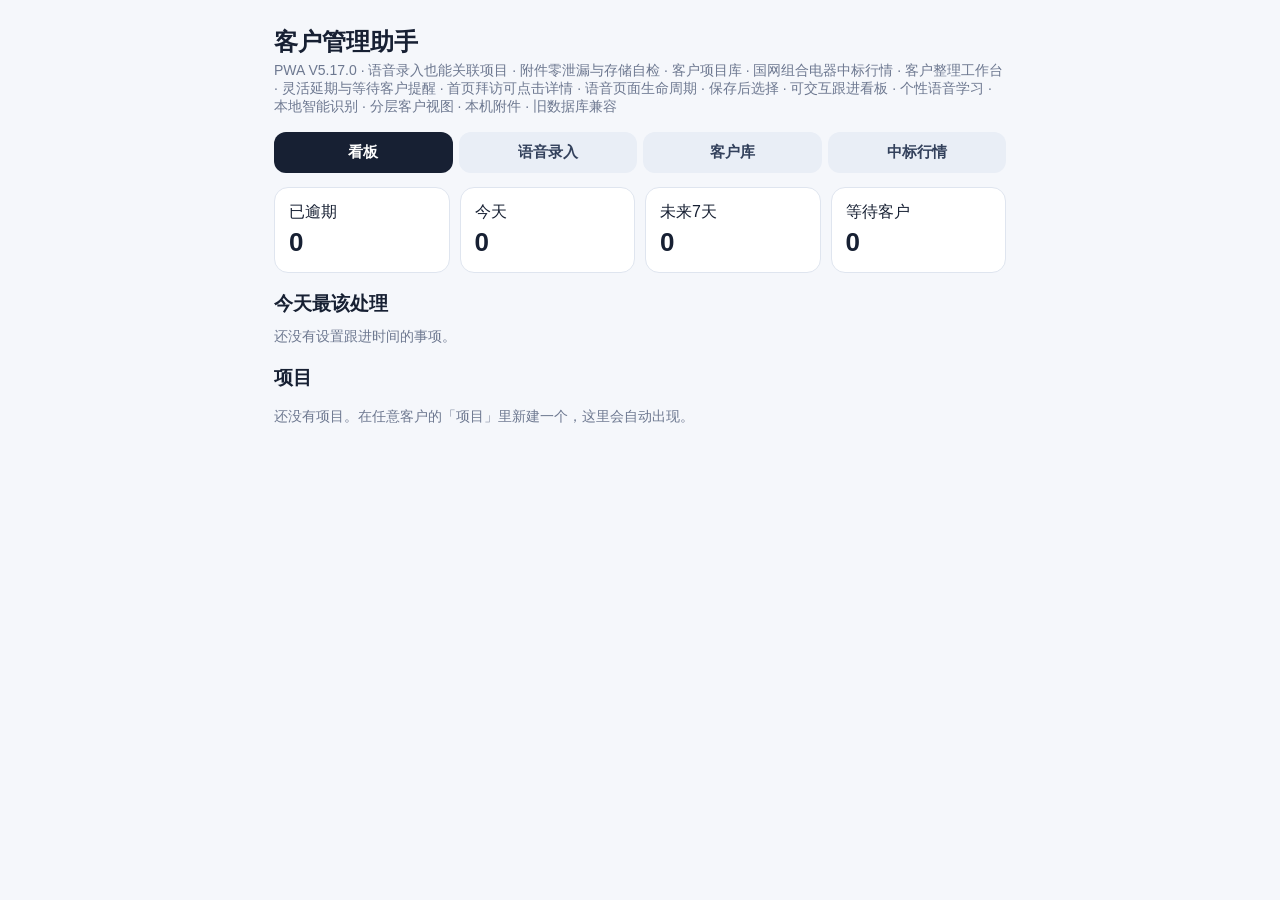
==== commit 3306c452: "Add files via upload" ====
--- a/index.html
+++ b/index.html
@@ -1,2453 +1,2616 @@
-<!doctype html>
-<html lang="zh-CN">
-<head>
-<meta charset="utf-8">
-<meta name="viewport" content="width=device-width,initial-scale=1,viewport-fit=cover">
-<title>客户管理助手 V5.15.0</title>
-<meta name="theme-color" content="#172033">
-<meta name="apple-mobile-web-app-capable" content="yes">
-<meta name="apple-mobile-web-app-status-bar-style" content="default">
-<meta name="apple-mobile-web-app-title" content="客户管理助手">
-<link rel="manifest" href="manifest.webmanifest">
-<link rel="apple-touch-icon" href="icon-192.png">
-<style>
-:root {
-  --bg:#f5f7fb; --card:#fff; --text:#172033; --muted:#6d7890;
-  --primary:#1f6feb; --border:#dfe5ef; --ok:#15803d;
-}
-*{box-sizing:border-box}
-body{margin:0;background:var(--bg);font-family:-apple-system,BlinkMacSystemFont,"Segoe UI","PingFang SC","Microsoft YaHei",sans-serif;color:var(--text)}
-.wrap{max-width:760px;margin:0 auto;padding:18px 14px 90px}
-h1{font-size:24px;margin:8px 0 4px}
-.sub{color:var(--muted);font-size:14px;margin-bottom:16px}
-.card{background:var(--card);border:1px solid var(--border);border-radius:18px;padding:18px;box-shadow:0 4px 18px rgba(20,36,70,.05)}
-.step{font-size:13px;color:var(--primary);font-weight:700;margin-bottom:8px}
-.question{font-size:22px;font-weight:750;margin-bottom:16px}
-input,textarea,select{width:100%;font-size:18px;padding:14px;border:1px solid var(--border);border-radius:12px;background:#fff;outline:none}
-textarea{min-height:150px;resize:vertical}
-input:focus,textarea:focus,select:focus{border-color:var(--primary);box-shadow:0 0 0 3px rgba(31,111,235,.10)}
-.row{display:flex;gap:10px;margin-top:16px}
-button{border:0;border-radius:12px;padding:14px 16px;font-size:17px;font-weight:700;cursor:pointer}
-.primary{background:var(--primary);color:white;flex:1}
-.secondary{background:#eef3fa;color:#25324a}
-.small{padding:10px 12px;font-size:14px}
-.hidden{display:none!important}
-.progress{height:6px;background:#e8edf5;border-radius:99px;margin:0 0 14px;overflow:hidden}
-.bar{height:100%;background:var(--primary);width:0;transition:width .2s}
-.done{text-align:center;padding:20px 6px}
-.done .check{font-size:48px}
-.done h2{margin:8px 0}
-.tabs{display:flex;gap:8px;margin:14px 0}
-.tab{flex:1;background:#e9eef6;color:#33415c}
-.tab.active{background:#172033;color:#fff}
-.customer{background:white;border:1px solid var(--border);border-radius:14px;padding:14px;margin:10px 0}
-.customer h3{margin:0 0 8px;font-size:18px}
-.meta{font-size:14px;color:var(--muted);line-height:1.6}
-.hist{font-size:14px;margin-top:8px;padding-top:8px;border-top:1px dashed var(--border);white-space:pre-wrap}
-.toolbar{display:flex;gap:8px;flex-wrap:wrap;margin-bottom:8px}
-.notice{background:#fff7d6;border:1px solid #f0df9a;border-radius:12px;padding:10px 12px;font-size:13px;color:#66571b;margin-bottom:14px}
-.badge{display:inline-block;background:#edf4ff;color:#1756a9;border-radius:999px;padding:4px 8px;font-size:12px;margin:2px 4px 2px 0}
-
-.matchbox{margin-top:12px;padding:12px;border:1px solid #cfe0fb;background:#f5f9ff;border-radius:12px}
-.matchtitle{font-size:13px;font-weight:700;color:#1f6feb;margin-bottom:8px}
-.matchitem{display:flex;align-items:center;justify-content:space-between;gap:10px;padding:9px 0;border-top:1px dashed #dce6f5}
-.matchitem:first-of-type{border-top:0}
-.matchname{font-size:15px;font-weight:650}
-.matchmeta{font-size:12px;color:var(--muted);margin-top:3px}
-.usebtn{background:#e8f1ff;color:#1756a9;padding:8px 10px;font-size:13px;white-space:nowrap}
-.hint{font-size:13px;color:var(--muted);margin-top:8px;line-height:1.5}
-.selectednotice{margin-top:10px;padding:10px 12px;border-radius:10px;background:#ecfdf3;border:1px solid #b7ebc6;color:#166534;font-size:14px;font-weight:700}
-.datastatus{background:#eef8f0;border:1px solid #c7e5ce;border-radius:12px;padding:10px 12px;font-size:13px;color:#245b31;margin-bottom:14px;line-height:1.55}
-.datastatus b{color:#174d24}
-
-.historypreview{margin-top:12px;border:1px solid #cfe0f7;background:#f7fbff;border-radius:12px;padding:12px}
-.historypreview .htitle{font-size:14px;font-weight:800;color:#1756a9;margin-bottom:8px}
-.historypreview .hitem{padding:9px 0;border-top:1px dashed #d9e5f3;font-size:14px;line-height:1.55}
-.historypreview .hitem:first-of-type{border-top:0}
-.historypreview .hdate{font-weight:700;color:#33415c}
-.historypreview .hempty{font-size:13px;color:var(--muted)}
-
-.dashboard-grid{display:grid;grid-template-columns:repeat(2,1fr);gap:10px;margin:12px 0}
-.kpi{background:#fff;border:1px solid var(--border);border-radius:14px;padding:14px}
-.kpi b{display:block;font-size:26px;margin-top:4px}
-.task{background:#fff;border:1px solid var(--border);border-radius:14px;padding:14px;margin:10px 0}
-.task.overdue{border-left:5px solid #dc2626}.task.today{border-left:5px solid #f59e0b}.task.future{border-left:5px solid #2563eb}
-.tasktop{display:flex;justify-content:space-between;gap:8px;align-items:center}
-.pri{font-size:12px;font-weight:800;border-radius:999px;padding:4px 8px;background:#eef3fa}
-.voicebox{background:#fff;border:1px solid var(--border);border-radius:18px;padding:18px}
-.mic{width:100%;font-size:20px;background:#172033;color:#fff;margin:10px 0}
-.transcript{min-height:110px}
-.confirmgrid{display:grid;gap:10px;margin-top:12px}
-.confirmitem{background:#f7f9fc;border:1px solid var(--border);border-radius:12px;padding:10px}
-.warn{background:#fff7d6;border-color:#f0df9a}
-.choicebar{display:flex;gap:6px;flex-wrap:wrap;margin-top:8px}
-.choicebar button{padding:8px 10px;font-size:13px}
-.sectiontitle{font-size:19px;font-weight:800;margin:18px 0 8px}
-@media(min-width:700px){.dashboard-grid{grid-template-columns:repeat(4,1fr)}}
-
-
-.candidatebox{margin-top:8px}.candidate{display:flex;justify-content:space-between;gap:10px;align-items:center;padding:10px 0;border-top:1px dashed var(--border)}.candidate:first-child{border-top:0}.confhigh{color:#166534}.confmid{color:#92400e}.conflow{color:#991b1b}.confidence{font-size:12px;font-weight:800}
-
-.dbactions{display:flex;gap:6px;flex-wrap:wrap;margin-top:10px}
-.editbtn{background:#e8f1ff;color:#1756a9;padding:8px 10px;font-size:13px}
-.delbtn{background:#fee2e2;color:#991b1b;padding:8px 10px;font-size:13px}
-.contactrow{border:1px solid var(--border);border-radius:10px;padding:10px;margin:8px 0;background:#fafcff}
-.histactions{display:flex;gap:6px;margin-top:8px}
-
-.attachbox{margin-top:10px;padding:10px;border:1px solid var(--border);border-radius:12px;background:#f8fafc}
-.attachitem{display:flex;justify-content:space-between;align-items:center;gap:8px;padding:8px 0;border-top:1px dashed var(--border)}
-.attachitem:first-child{border-top:0}.attachmeta{min-width:0;flex:1}.attachname{font-weight:700;overflow:hidden;text-overflow:ellipsis;white-space:nowrap}
-.linkinput{width:100%;margin-top:6px}
-
-.fieldline{display:flex;align-items:flex-start;justify-content:space-between;gap:10px;padding:8px 0;border-top:1px dashed var(--border)}
-.fieldline:first-child{border-top:0}.fieldmain{min-width:0;flex:1}.fieldlabel{font-size:12px;color:var(--muted);margin-bottom:3px}.fieldvalue{white-space:pre-wrap;word-break:break-word;line-height:1.55}.fieldactions{display:flex;gap:5px;flex-shrink:0}.fieldactions button{padding:7px 9px;font-size:12px}
-
-.dbnav{display:flex;align-items:center;gap:8px;margin:8px 0 12px;flex-wrap:wrap}
-.dbcrumb{font-size:13px;color:var(--muted)}
-.customerSummary,.entityCard,.reportCard{border:1px solid var(--border);border-radius:14px;padding:14px;margin:10px 0;background:#fff}
-.customerSummary h3,.entityCard h3{margin:0 0 8px}.countRow{display:grid;grid-template-columns:repeat(2,minmax(0,1fr));gap:8px;margin:10px 0}.countBox{border:1px solid var(--border);background:#f8fafc;border-radius:12px;padding:10px;text-align:center}.countBox b{display:block;font-size:22px;margin-top:2px}.recentTitle{font-size:13px;font-weight:800;color:#33415c;margin-top:10px}.miniReport{padding:9px 0;border-top:1px dashed var(--border)}.miniReport:first-child{border-top:0}.miniDate{font-size:12px;color:var(--muted);margin-bottom:3px}.miniContent{font-size:14px;line-height:1.45;display:-webkit-box;-webkit-line-clamp:2;-webkit-box-orient:vertical;overflow:hidden}.entityTop,.reportTop{display:flex;justify-content:space-between;gap:10px;align-items:flex-start}.pill{display:inline-block;background:#eef4ff;border-radius:999px;padding:4px 8px;font-size:12px;color:#33415c}.detailTitle{font-size:19px;font-weight:900;margin:8px 0}.reportCard{cursor:pointer}.reportCard:active{transform:scale(.995)}
-
-.followOverlay{position:fixed;inset:0;background:rgba(15,23,42,.52);z-index:10020;display:flex;align-items:flex-end;justify-content:center;padding:14px}.followSheet{width:min(620px,100%);background:#fff;border-radius:18px 18px 14px 14px;padding:16px;box-shadow:0 -12px 40px rgba(15,23,42,.18)}.followSheet h3{margin:0 0 6px;font-size:20px}.followSheet .meta{line-height:1.5}.followQuick{display:grid;grid-template-columns:repeat(2,minmax(0,1fr));gap:8px;margin:14px 0}.followQuick button{width:100%}.followCustom{display:flex;gap:8px;align-items:center;flex-wrap:wrap}.followCustom input{flex:1;min-width:210px}.followCancel{margin-top:12px;width:100%}@media(min-width:700px){.followOverlay{align-items:center}.followSheet{border-radius:18px}}
-
-.previewOverlay{position:fixed;inset:0;background:rgba(0,0,0,.62);z-index:9999;display:flex;align-items:center;justify-content:center;padding:16px}.previewCard{width:min(900px,100%);max-height:92vh;background:#fff;border-radius:16px;overflow:hidden;display:flex;flex-direction:column}.previewHead{display:flex;align-items:center;justify-content:space-between;gap:10px;padding:12px 14px;border-bottom:1px solid var(--border)}.previewTitle{font-weight:800;overflow:hidden;text-overflow:ellipsis;white-space:nowrap}.previewBody{padding:12px;overflow:auto;min-height:160px}.previewBody img{display:block;max-width:100%;height:auto;margin:auto}.previewBody iframe{width:100%;height:72vh;border:0}.previewBody video{max-width:100%;max-height:72vh}.previewBody audio{width:100%}.previewText{white-space:pre-wrap;word-break:break-word;font-size:14px}.previewActions{display:flex;gap:8px;padding:12px 14px;border-top:1px solid var(--border);flex-wrap:wrap}
-
-.visitEditOverlay{position:fixed;inset:0;background:rgba(15,23,42,.55);z-index:10030;display:flex;align-items:flex-end;justify-content:center;padding:12px}.visitEditOverlay.hidden{display:none!important}.visitEditSheet{width:min(720px,100%);max-height:94vh;overflow:auto;background:#fff;border-radius:20px 20px 14px 14px;padding:16px;box-shadow:0 -14px 46px rgba(15,23,42,.2)}.visitEditSheet h3{margin:0 0 10px;font-size:20px}.veGrid{display:grid;grid-template-columns:1fr;gap:12px}.veField label{display:block;font-size:13px;font-weight:800;color:#334155;margin-bottom:6px}.veField input,.veField textarea,.veField select{width:100%}.veField textarea{min-height:110px}.segBtns{display:flex;gap:8px;flex-wrap:wrap}.segBtns button{padding:9px 12px}.segBtns button.active{background:#172033;color:#fff}.contactChoiceBtns{display:flex;gap:8px;flex-wrap:wrap;margin-bottom:8px}.contactChoiceBtns button{padding:9px 12px}.contactChoiceBtns button.active{background:#1f4fa3;color:#fff}.visitEditActions{display:flex;gap:8px;flex-wrap:wrap;margin-top:14px}.visitEditHead{display:flex;align-items:center;justify-content:space-between;gap:12px;position:sticky;top:-16px;background:#fff;z-index:3;padding:14px 0 8px}.visitEditHead h3{margin:0}.visitCloseBtn{width:40px;height:40px;min-width:40px;border-radius:999px;border:1px solid #d7deea;background:#f8fafc;color:#172033;font-size:28px;line-height:1;padding:0}.visitEditActions{position:sticky;bottom:-16px;background:#fff;padding:10px 0 14px;z-index:3;border-top:1px solid #eef2f7}.visitEditSheet{overscroll-behavior:contain;-webkit-overflow-scrolling:touch}.cleanupCard{border:1px solid var(--border);border-radius:14px;padding:12px;margin:10px 0;background:#fff}.cleanupTitle{font-weight:800}.cleanupWarn{font-size:12px;color:#9a3412;margin-top:4px}.toolbar .dangerLite{background:#fff7ed;color:#9a3412;border:1px solid #fed7aa}@media(min-width:700px){.visitEditOverlay{align-items:center}.visitEditSheet{border-radius:18px}.veGrid{grid-template-columns:1fr 1fr}.veField.full{grid-column:1/-1}}
-
-/* ===== 国网中标行情 ===== */
-.tabs{gap:6px}
-.tab{padding:11px 4px;font-size:15px}
-.mktStatus{display:flex;align-items:center;justify-content:space-between;gap:10px;flex-wrap:wrap;background:#eef8f0;border:1px solid #c7e5ce;border-radius:12px;padding:10px 12px;font-size:13px;color:#245b31;margin-bottom:12px;line-height:1.55}
-.mktStatus.warn{background:#fff7d6;border-color:#f0df9a;color:#66571b}
-.mktStatus.err{background:#fef2f2;border-color:#fecaca;color:#991b1b}
-.mktStatus .stxt{flex:1;min-width:190px}
-.mktFilters{display:flex;gap:6px;flex-wrap:wrap;margin-bottom:12px}
-.mktChip{background:#e9eef6;color:#33415c;border:0;border-radius:999px;padding:8px 12px;font-size:14px;font-weight:700;cursor:pointer}
-.mktChip.active{background:#172033;color:#fff}
-.mktChip.mine{background:#eef4ff;color:#1756a9}
-.mktChip.mine.active{background:#1f4fa3;color:#fff}
-.mktKpis{display:grid;grid-template-columns:repeat(3,minmax(0,1fr));gap:8px;margin-bottom:14px}
-.mktKpi{background:#fff;border:1px solid var(--border);border-radius:14px;padding:12px 8px;text-align:center}
-.mktKpi span{display:block;font-size:12px;color:var(--muted);margin-bottom:4px}
-.mktKpi b{font-size:20px;color:#172033}
-.mktKpi small{display:block;font-size:11px;color:var(--muted);margin-top:2px}
-.mktRow{display:flex;gap:10px;align-items:center;background:#fff;border:1px solid var(--border);border-radius:14px;padding:11px 12px;margin-bottom:8px}
-.mktRow.mine{border-color:#bcd3fb;background:#f8fbff;cursor:pointer}
-.mktRow.mine:active{transform:scale(.995)}
-.mktRank{width:30px;min-width:30px;height:30px;border-radius:999px;background:#eef3fa;color:#33415c;font-weight:800;font-size:14px;display:flex;align-items:center;justify-content:center}
-.mktRow.mine .mktRank{background:#1f4fa3;color:#fff}
-.mktMain{flex:1;min-width:0}
-.mktName{font-size:15px;font-weight:700;line-height:1.35;word-break:break-all}
-.mktTag{display:inline-block;background:#e8f1ff;color:#1756a9;border-radius:999px;padding:2px 7px;font-size:11px;font-weight:700;margin-left:6px;white-space:nowrap}
-.mktBarWrap{height:6px;background:#eef2f7;border-radius:99px;margin:6px 0 5px;overflow:hidden}
-.mktBarWrap i{display:block;height:100%;background:#1f6feb;border-radius:99px}
-.mktRow.mine .mktBarWrap i{background:#1756a9}
-.mktMeta{font-size:12px;color:var(--muted)}
-.mktAmt{text-align:right;font-size:13px;font-weight:800;color:#172033;white-space:nowrap}
-.mktAmt small{display:block;font-weight:600;color:var(--muted);font-size:11px;margin-top:3px}
-.mktEmpty{background:#fff;border:1px dashed var(--border);border-radius:14px;padding:22px 14px;text-align:center;color:var(--muted);font-size:14px;line-height:1.7}
-.mktNote{margin-top:14px;font-size:12px;color:var(--muted);line-height:1.75;background:#fff;border:1px solid var(--border);border-radius:14px;padding:12px}
-.mktNote b{color:#33415c}
-
-/* ===== 项目 ===== */
-.countRow3{display:grid;grid-template-columns:repeat(3,minmax(0,1fr));gap:8px;margin:10px 0}
-.projCard{background:#fff;border:1px solid var(--border);border-radius:14px;padding:12px;margin:10px 0;cursor:pointer}
-.projCard:active{transform:scale(.995)}
-.projTop{display:flex;justify-content:space-between;gap:10px;align-items:flex-start}
-.projName{font-size:16px;font-weight:800;line-height:1.35;word-break:break-all}
-.projCode{font-size:12px;color:var(--muted);margin-top:3px;word-break:break-all}
-.projMetaRow{display:flex;gap:14px;flex-wrap:wrap;font-size:12px;color:var(--muted);margin-top:9px;padding-top:8px;border-top:1px dashed var(--border)}
-.projStat{display:inline-block;border-radius:999px;padding:3px 10px;font-size:12px;font-weight:700;color:#fff;white-space:nowrap}
-.projStatBtns{display:flex;gap:6px;flex-wrap:wrap;margin-top:6px}
-.projStatBtns button{padding:9px 12px;font-size:14px}
-.toolbar .backupStrong{background:#0f766e;color:#fff;border:1px solid #0d9488}
-.projLinkRow{font-size:12px;color:var(--muted);margin-top:6px}
-/* ---- V5.15.0 看板 · 项目区 ---- */
-.projKpis{display:flex;gap:8px;flex-wrap:wrap;margin:10px 0 4px}
-.projKpis button{flex:0 0 auto;padding:9px 12px;font-size:14px}
-.projKpis button.active{background:#172033;color:#fff}
-.projKpis button.warn{color:#9a3412;background:#fff7ed;border-color:#fca5a5}
-.projKpis button.warn.active{background:#9a3412;color:#fff;border-color:#9a3412}
-.dashProj{background:#fff;border:1px solid var(--border);border-radius:14px;padding:13px;margin:10px 0;cursor:pointer}
-.dashProjTop{display:flex;justify-content:space-between;align-items:flex-start;gap:10px}
-.dashProjName{font-weight:800;font-size:16px;line-height:1.35}
-.dashProjCust{font-size:13px;color:#64748b;margin-top:3px;word-break:break-all}
-.dashProjMeta{display:flex;gap:10px;flex-wrap:wrap;font-size:12px;color:#6d7890;margin-top:8px}
-.dashProjStale{color:#9a3412;font-weight:700}
-.dashProjActs{display:flex;gap:8px;flex-wrap:wrap;margin-top:10px}
-.dashProjActs button{padding:8px 12px;font-size:13px}
-.projMoreWrap{margin:10px 0 0}
-</style>
-</head>
-<body>
-<div class="wrap">
-  <h1>客户管理助手</h1>
-  <div class="sub">PWA V5.15.0 · 客户项目库 · 国网组合电器中标行情 · 客户整理工作台 · 灵活延期与等待客户提醒 · 首页拜访可点击详情 · 语音页面生命周期 · 保存后选择 · 可交互跟进看板 · 个性语音学习 · 本地智能识别 · 分层客户视图 · 本机附件 · 旧数据库兼容</div>
-
-  <div class="tabs">
-    <button class="tab active" id="tabDash" onclick="showTab('dash')">看板</button>
-    <button class="tab" id="tabVoice" onclick="showTab('voice')">语音录入</button>
-    <button class="tab" id="tabDB" onclick="showTab('db')">客户库</button>
-    <button class="tab" id="tabMkt" onclick="showTab('mkt')">中标行情</button>
-  </div>
-
-  <section id="dashPanel">
-    <div class="dashboard-grid">
-      <div class="kpi" role="button" tabindex="0" onclick="openTaskFilter('overdue')" onkeydown="if(event.key==='Enter'||event.key===' '){event.preventDefault();openTaskFilter('overdue')}">已逾期<b id="kOverdue">0</b></div>
-      <div class="kpi" role="button" tabindex="0" onclick="openTaskFilter('today')" onkeydown="if(event.key==='Enter'||event.key===' '){event.preventDefault();openTaskFilter('today')}">今天<b id="kToday">0</b></div>
-      <div class="kpi" role="button" tabindex="0" onclick="openTaskFilter('week')" onkeydown="if(event.key==='Enter'||event.key===' '){event.preventDefault();openTaskFilter('week')}">未来7天<b id="kWeek">0</b></div>
-      <div class="kpi" role="button" tabindex="0" onclick="openTaskFilter('waiting')" onkeydown="if(event.key==='Enter'||event.key===' '){event.preventDefault();openTaskFilter('waiting')}">等待客户<b id="kWaiting">0</b></div>
-    </div>
-    <div class="sectiontitle">今天最该处理</div>
-    <div id="taskList"></div>
-    <div class="sectiontitle">项目 <span class="meta" id="projSectionMeta"></span></div>
-    <div class="projKpis" id="projKpis"></div>
-    <div id="dashProjList"></div>
-  </section>
-
-  <section id="taskFilterPanel" class="hidden">
-    <div class="toolbar" style="margin-bottom:10px">
-      <button class="secondary small" onclick="backToDashboard()">← 返回看板</button>
-    </div>
-    <div class="sectiontitle" id="taskFilterTitle">跟进事项</div>
-    <div class="meta" id="taskFilterMeta" style="margin-bottom:10px"></div>
-    <div id="taskFilterList"></div>
-  </section>
-
-  <section id="voicePanel" class="hidden">
-    <div class="voicebox">
-      <div class="question">🎙️ 说一次拜访</div><div class="notice"><b>新增只走语音：</b>识别后所有字段都可以在确认页修改；确认无误后再保存。</div>
-      <div class="meta">例如：今天拜访某某电气王经理，聊了550项目，下周三上午十点跟进，比较重要。</div>
-      <div class="datastatus" id="voiceLearnStatus" style="margin-top:10px;margin-bottom:6px">个性语音学习：准备中…</div>
-      <button class="mic" id="micBtn" onclick="toggleVoice()">开始说话</button>
-      <textarea id="voiceText" class="transcript" placeholder="识别结果会出现在这里；也可以直接粘贴或手动输入。"></textarea>
-      <div class="row"><button class="primary" onclick="extractVoice()">提取关键信息</button></div>
-      <div id="voiceConfirm"></div>
-      <div class="card hidden" id="voiceDoneCard" style="margin-top:14px">
-        <div class="done">
-          <div class="check">✅</div>
-          <h2>本次拜访已保存</h2>
-          <div class="meta" id="voiceDoneText"></div>
-          <div class="row" style="margin-top:14px">
-            <button class="primary" onclick="newVoiceVisit()">新增一条拜访</button>
-            <button class="secondary" onclick="openLastVoiceCustomer()">查看刚保存的客户</button>
-            <button class="secondary" onclick="showTab('dash')">返回跟进看板</button>
-          </div>
-        </div>
-      </div>
-    </div>
-  </section>
-
-  <section id="formPanel" class="hidden" style="display:none!important">
-    <div class="notice"><b>数据安全：</b>新打开的网页初始数据库为空。每次“仅保存”都会立即写入本机浏览器；当天最后一次拜访建议点“保存并导出数据”，再把 JSON 存到“文件”App / iCloud Drive。浏览器数据用于日常工作，JSON 文件作为长期备份。</div>
-    <div class="datastatus" id="dataStatus">正在检查主数据状态…</div>
-    <div class="progress"><div class="bar" id="bar"></div></div>
-    <div class="card" id="formCard">
-      <div class="step" id="stepLabel"></div>
-      <div class="question" id="question"></div>
-      <div id="field"></div>
-      <div class="row">
-        <button class="secondary" id="backBtn" onclick="prevStep()">上一步</button>
-        <button class="primary" id="nextBtn" onclick="nextStep()">下一步</button>
-      </div>
-    </div>
-
-    <div class="card hidden" id="doneCard">
-      <div class="done">
-        <div class="check">✅</div>
-        <h2>已保存</h2>
-        <div class="meta" id="doneText"></div>
-        <div class="row">
-          <button class="primary" onclick="showTab('voice')">继续语音录入</button>
-          <button class="secondary" onclick="showTab('db')">查看客户库</button>
-        </div>
-      </div>
-    </div>
-  </section>
-
-  <section id="dbPanel" class="hidden">
-    <div class="toolbar">
-      <button class="primary small" onclick="saveAndExportData()">备份当前数据库</button>
-      <button class="secondary small" onclick="document.getElementById('importFile').click()">导入主数据 JSON</button>
-      <button class="secondary small" onclick="exportCSV()">导出 CSV 查看</button>
-      <button class="secondary small backupStrong" onclick="exportFullBackup()">完整备份（含附件）</button>
-      <button class="secondary small" onclick="document.getElementById('importFullFile').click()">恢复完整备份</button>
-      <button class="secondary small dangerLite" onclick="openCleanup()">待整理</button>
-      <input id="importFile" type="file" accept=".json" class="hidden" onchange="importJSON(event)">
-      <input id="importFullFile" type="file" accept=".json" class="hidden" onchange="importFullBackup(event.target.files[0]);event.target.value=''">
-    </div>
-    <input id="search" placeholder="搜索客户 / 联系人 / 电话" oninput="renderDB()" style="margin:8px 0 12px">
-    <div id="dbList"></div>
-  </section>
-
-  <section id="mktPanel" class="hidden">
-    <div class="mktStatus" id="mktStatus"><div class="stxt">正在加载行情数据…</div></div>
-    <div class="mktFilters" id="mktFilters"></div>
-    <div class="mktKpis" id="mktKpis"></div>
-    <div id="mktBody"></div>
-    <div class="mktNote" id="mktNote"></div>
-  </section>
-</div>
-
-<div id="followOverlay" class="followOverlay hidden" onclick="if(event.target===this)closeFollowPicker()">
-  <div class="followSheet" role="dialog" aria-modal="true" aria-labelledby="followPickerTitle">
-    <h3 id="followPickerTitle">选择时间</h3>
-    <div class="meta" id="followPickerDesc"></div>
-    <div class="followQuick" id="followQuick"></div>
-    <div class="followCustom">
-      <input id="followCustomTime" type="datetime-local">
-      <button class="primary" onclick="applyCustomFollowTime()">使用自定义时间</button>
-    </div>
-    <button class="secondary followCancel" onclick="closeFollowPicker()">取消</button>
-  </div>
-</div>
-
-
-<div id="visitEditOverlay" class="visitEditOverlay hidden" onclick="if(event.target===this)closeVisitEditor()">
-  <div class="visitEditSheet" role="dialog" aria-modal="true" aria-labelledby="visitEditTitle">
-    <div class="visitEditHead"><h3 id="visitEditTitle">编辑拜访</h3><button type="button" class="visitCloseBtn" aria-label="关闭" onclick="closeVisitEditor()">×</button></div>
-    <div class="veGrid">
-      <div class="veField"><label>拜访日期</label><input id="veDate" type="date"></div>
-      <div class="veField"><label>联系人（优先点选，也可直接输入）</label><div class="contactChoiceBtns" id="veContactBtns"></div><input id="veContact" list="veContactList" placeholder="没有合适联系人时再输入新名字"><datalist id="veContactList"></datalist></div>
-      <div class="veField"><label>办公地</label><input id="veOffice" placeholder="可留空"></div>
-      <div class="veField"><label>跟进时间</label><input id="veFollow" type="datetime-local"></div>
-      <div class="veField full"><label>沟通内容</label><textarea id="veContent"></textarea></div>
-      <div class="veField full"><label>待办 / 下一步</label><textarea id="veTodo"></textarea></div>
-      <div class="veField full"><label>关联项目</label><div class="contactChoiceBtns" id="veProjectBtns"></div><input id="veProject" type="hidden" value=""></div>
-      <div class="veField full"><label>重要程度</label><div class="segBtns" id="vePriorityBtns"></div><input id="vePriority" type="hidden" value="B"></div>
-      <div class="veField full"><label>状态</label><div class="segBtns" id="veStatusBtns"></div><input id="veStatus" type="hidden" value="待跟进"></div>
-    </div>
-    <div class="visitEditActions"><button class="primary" onclick="saveVisitEditor()">保存</button><button class="secondary" onclick="closeVisitEditor()">取消</button></div>
-  </div>
-</div>
-
-<script id="marketSnapshot" type="application/json">{"schema":1,"goods":"组合电器","title":"国家电网组合电器中标行情","updatedAt":"2026-09-16","source":"电能革新（微信公众号）公开发布的中标分析文章，经新浪财经等门户同步转载","years":[2026],"items":[{"period":"2026-1","publishDate":"2026-03-25","tenderNo":"0711-260TL00311002 + 0711-260TL00411003","batchName":"国家电网有限公司2026年输变电项目第一次变电设备(含电缆)公开招标采购 + 国家电网有限公司2026年青藏铁路电气化外电配套工程新增第一次变电设备公开招标采购","totalWan":290327,"packages":77,"winnerCount":25,"winners":[{"rank":1,"company":"上海思源高压开关有限公司","packages":9,"amountWan":81315},{"rank":2,"company":"河南平高电气股份有限公司","packages":6,"amountWan":50513},{"rank":3,"company":"西安西电开关电气有限公司","packages":7,"amountWan":33548},{"rank":4,"company":"河南平芝高压开关有限公司","packages":6,"amountWan":25468},{"rank":5,"company":"山东泰开高压开关有限公司","packages":6,"amountWan":18695},{"rank":6,"company":"西安西电高压开关有限责任公司","packages":3,"amountWan":9107},{"rank":7,"company":"山东泰开电力开关有限公司","packages":4,"amountWan":6781},{"rank":8,"company":"厦门日立能源高压开关有限公司","packages":3,"amountWan":6553},{"rank":9,"company":"湖南长高电气有限公司","packages":3,"amountWan":6317},{"rank":10,"company":"江苏省如高高压电器有限公司","packages":3,"amountWan":6108},{"rank":11,"company":"特变电工中发上海高压开关有限公司","packages":3,"amountWan":5949},{"rank":12,"company":"上海西电高压开关有限公司","packages":4,"amountWan":5495},{"rank":13,"company":"新东北电气集团高压开关有限公司","packages":3,"amountWan":5441},{"rank":14,"company":"山东电工电气日立高压开关有限公司","packages":3,"amountWan":5360},{"rank":15,"company":"泰安泰山高压开关有限公司","packages":2,"amountWan":4187},{"rank":16,"company":"无锡恒驰中兴开关有限公司","packages":2,"amountWan":2591},{"rank":17,"company":"正泰电气股份有限公司","packages":1,"amountWan":2433},{"rank":18,"company":"平高集团威海高压电器有限公司","packages":1,"amountWan":2410},{"rank":19,"company":"江苏沃能高压电气有限公司","packages":1,"amountWan":2337},{"rank":20,"company":"北京日立能源高压开关设备有限公司","packages":1,"amountWan":2252},{"rank":21,"company":"广州西电高压电气制造有限公司","packages":1,"amountWan":2200},{"rank":22,"company":"青岛特锐德电气股份有限公司","packages":1,"amountWan":2149},{"rank":23,"company":"北京北开电气股份有限公司","packages":2,"amountWan":2018},{"rank":24,"company":"青岛益和电气集团股份有限公司","packages":1,"amountWan":828},{"rank":25,"company":"山东达驰高压开关有限公司","packages":1,"amountWan":271}]},{"period":"2026-2","publishDate":"2026-04-30","tenderNo":"0711-260TL02711017 + 0711-260TL02811018 + 0711-260TL04011023","batchName":"国家电网有限公司2026年输变电项目第二次变电设备(含电缆)公开招标采购 + 国家电网有限公司2026年输变电项目第一次变电设备框架协议(协议库存)公开招标采购 + 国家电网有限公司2026年青藏铁路电气化外电配套工程新增第二次变电设备公开招标采购","totalWan":399906,"packages":83,"winnerCount":26,"winners":[{"rank":1,"company":"河南平高电气股份有限公司","packages":6,"amountWan":58113},{"rank":2,"company":"西安西电开关电气有限公司","packages":5,"amountWan":44448},{"rank":3,"company":"山东泰开高压开关有限公司","packages":8,"amountWan":41620},{"rank":4,"company":"上海思源高压开关有限公司","packages":9,"amountWan":39660},{"rank":5,"company":"湖南长高电气有限公司","packages":5,"amountWan":20385},{"rank":6,"company":"山东电工电气日立高压开关有限公司","packages":5,"amountWan":18686},{"rank":7,"company":"河南平芝高压开关有限公司","packages":5,"amountWan":18176},{"rank":8,"company":"西安西电高压开关有限责任公司","packages":3,"amountWan":16287},{"rank":9,"company":"新东北电气集团高压开关有限公司","packages":4,"amountWan":15655},{"rank":10,"company":"正泰电气股份有限公司","packages":4,"amountWan":14969},{"rank":11,"company":"山东泰开电力开关有限公司","packages":3,"amountWan":13387},{"rank":12,"company":"江苏省如高高压电器有限公司","packages":4,"amountWan":12022},{"rank":13,"company":"青岛益和电气集团股份有限公司","packages":3,"amountWan":10204},{"rank":14,"company":"无锡恒驰中兴开关有限公司","packages":2,"amountWan":9835},{"rank":15,"company":"上海西电高压开关有限公司","packages":3,"amountWan":9424},{"rank":16,"company":"泰安泰山高压开关有限公司","packages":2,"amountWan":9362},{"rank":17,"company":"许继(厦门)智能电力设备股份有限公司","packages":3,"amountWan":9145},{"rank":18,"company":"青岛特锐德电气股份有限公司","packages":1,"amountWan":5209},{"rank":19,"company":"特变电工中发上海高压开关有限公司","packages":1,"amountWan":4985},{"rank":20,"company":"北京日立能源高压开关设备有限公司","packages":1,"amountWan":4677},{"rank":21,"company":"厦门日立能源高压开关有限公司","packages":1,"amountWan":4362},{"rank":22,"company":"平高集团威海高压电器有限公司","packages":1,"amountWan":4098},{"rank":23,"company":"江苏沃能高压电气有限公司","packages":1,"amountWan":3965},{"rank":24,"company":"广州西电高压电气制造有限公司","packages":1,"amountWan":3951},{"rank":25,"company":"厦门华电开关有限公司","packages":1,"amountWan":3795},{"rank":26,"company":"山东达驰高压开关有限公司","packages":1,"amountWan":3487}]},{"period":"2026-3","publishDate":"2026-07-16","tenderNo":"0711-260TL07011033","batchName":"国家电网有限公司2026年输变电项目第三次变电设备(含电缆)公开招标采购","totalWan":449969,"packages":83,"winnerCount":27,"winners":[{"rank":1,"company":"上海思源高压开关有限公司","packages":8,"amountWan":64578},{"rank":2,"company":"河南平高电气股份有限公司","packages":5,"amountWan":36571},{"rank":3,"company":"山东泰开高压开关有限公司","packages":5,"amountWan":32411},{"rank":4,"company":"河南平芝高压开关有限公司","packages":6,"amountWan":29872},{"rank":5,"company":"西安西电开关电气有限公司","packages":6,"amountWan":25722},{"rank":6,"company":"山东电工电气日立高压开关有限公司","packages":4,"amountWan":25077},{"rank":7,"company":"湖南长高电气有限公司","packages":4,"amountWan":24436},{"rank":8,"company":"正泰电气股份有限公司","packages":4,"amountWan":21831},{"rank":9,"company":"新东北电气集团高压开关有限公司","packages":5,"amountWan":20440},{"rank":10,"company":"西安西电高压开关有限责任公司","packages":3,"amountWan":16755},{"rank":11,"company":"上海西门子能源高压开关有限公司","packages":2,"amountWan":16520},{"rank":12,"company":"山东泰开电力开关有限公司","packages":4,"amountWan":14693},{"rank":13,"company":"江苏省如高高压电器有限公司","packages":3,"amountWan":13331},{"rank":14,"company":"上海西电高压开关有限公司","packages":3,"amountWan":12542},{"rank":15,"company":"泰安泰山高压开关有限公司","packages":3,"amountWan":12541},{"rank":16,"company":"无锡恒驰中兴开关有限公司","packages":2,"amountWan":11021},{"rank":17,"company":"特变电工中发上海高压开关有限公司","packages":2,"amountWan":10717},{"rank":18,"company":"北京北开电气股份有限公司","packages":3,"amountWan":9827},{"rank":19,"company":"许继(厦门)智能电力设备股份有限公司","packages":2,"amountWan":9667},{"rank":20,"company":"厦门日立能源高压开关有限公司","packages":2,"amountWan":6390},{"rank":21,"company":"厦门华电开关有限公司","packages":1,"amountWan":5652},{"rank":22,"company":"青岛特锐德电气股份有限公司","packages":1,"amountWan":5534},{"rank":23,"company":"广州西电高压电气制造有限公司","packages":1,"amountWan":5356},{"rank":24,"company":"青岛益和电气集团股份有限公司","packages":1,"amountWan":5198},{"rank":25,"company":"平高集团威海高压电器有限公司","packages":1,"amountWan":5100},{"rank":26,"company":"广州白云电器设备股份有限公司","packages":1,"amountWan":4738},{"rank":27,"company":"北京日立能源高压开关设备有限公司","packages":1,"amountWan":3448}]},{"period":"2026-4","publishDate":"2026-09-04","tenderNo":"0711-260TL09811048","batchName":"国家电网有限公司2026年输变电项目第四次变电设备(含电缆)公开招标采购","totalWan":288078,"packages":62,"winnerCount":21,"winners":[{"rank":1,"company":"河南平高电气股份有限公司","packages":6,"amountWan":43067},{"rank":2,"company":"上海思源高压开关有限公司","packages":7,"amountWan":37993},{"rank":3,"company":"山东泰开高压开关有限公司","packages":5,"amountWan":26688},{"rank":4,"company":"河南平芝高压开关有限公司","packages":5,"amountWan":24850},{"rank":5,"company":"西安西电开关电气有限公司","packages":4,"amountWan":18023},{"rank":6,"company":"湖南长高电气有限公司","packages":3,"amountWan":18018},{"rank":7,"company":"新东北电气集团高压开关有限公司","packages":3,"amountWan":12337},{"rank":8,"company":"山东泰开电力开关有限公司","packages":4,"amountWan":11529},{"rank":9,"company":"西安西电高压开关有限责任公司","packages":3,"amountWan":11463},{"rank":10,"company":"上海西电高压开关有限公司","packages":2,"amountWan":10760},{"rank":11,"company":"山东电工电气日立高压开关有限公司","packages":3,"amountWan":10749},{"rank":12,"company":"泰安泰山高压开关有限公司","packages":3,"amountWan":10281},{"rank":13,"company":"正泰电气股份有限公司","packages":2,"amountWan":9730},{"rank":14,"company":"江苏省如高高压电器有限公司","packages":2,"amountWan":8575},{"rank":15,"company":"许继(厦门)智能电力设备股份有限公司","packages":2,"amountWan":7865},{"rank":16,"company":"青岛益和电气集团股份有限公司","packages":2,"amountWan":7285},{"rank":17,"company":"厦门日立能源高压开关有限公司","packages":2,"amountWan":6549},{"rank":18,"company":"厦门华电开关有限公司","packages":1,"amountWan":4782},{"rank":19,"company":"青岛特锐德电气股份有限公司","packages":1,"amountWan":3741},{"rank":20,"company":"特变电工中发上海高压开关有限公司","packages":1,"amountWan":3512},{"rank":21,"company":"北京北开电气股份有限公司","packages":1,"amountWan":281}]}],"sources":[{"period":"2026-1","url":"https://finance.sina.cn/2026-04-10/detail-inhtznzw8248703.d.html"},{"period":"2026-2","url":"https://finance.sina.cn/2026-05-03/detail-inhwrxaz0563383.d.html"},{"period":"2026-3","url":"https://cj.sina.cn/articles/view/5953466437/162dab0450670b2lb8"},{"period":"2026-4","url":"https://finance.sina.com.cn/roll/2026-09-05/doc-iniquyin4896016.shtml"}]}</script>
-
-<script>
-const SEED = [];
-const KEY = 'mobile_crm_v1_data';
-const META_KEY = 'mobile_crm_v1_meta';
-const ALIAS_KEY = 'mobile_crm_v5_aliases';
-const VOICE_LEARN_KEY = 'mobile_crm_v57_voice_learning';
-let learnedAliases = JSON.parse(localStorage.getItem(ALIAS_KEY) || '{}');
-let voiceLearning = JSON.parse(localStorage.getItem(VOICE_LEARN_KEY) || 'null') || {corrections:{},contactAliases:{}};
-if(!voiceLearning.corrections || typeof voiceLearning.corrections!=='object') voiceLearning.corrections={};
-if(!voiceLearning.contactAliases || typeof voiceLearning.contactAliases!=='object') voiceLearning.contactAliases={};
-let data = JSON.parse(localStorage.getItem(KEY) || 'null') || SEED;
-let meta = JSON.parse(localStorage.getItem(META_KEY) || 'null') || {source:'空白数据库', fileName:'', importedAt:'', exportedAt:''};
-let step = 0;
-let answers = {
-  customer:'', contact:'', phone:'', office:'',
-  date:new Date().toISOString().slice(0,10), content:'', todo:'', followUpAt:'', priority:'B', status:'待跟进'
-};
-
-const steps = [
-  {key:'customer', q:'客户名称？', type:'customer'},
-  {key:'contact', q:'联系人？', type:'contact'},
-  {key:'phone', q:'电话（可以不填）', type:'tel'},
-  {key:'office', q:'办公地？', type:'text'},
-  {key:'date', q:'日期？', type:'date'},
-  {key:'content', q:'本次更新内容？', type:'textarea'},
-  {key:'todo', q:'备注 / 待办（可以不填）', type:'textarea'},
-  {key:'followUpAt', q:'下次跟进时间（可以不填）', type:'datetime-local'},
-  {key:'priority', q:'重要程度？', type:'priority'},
-  {key:'status', q:'当前状态？', type:'status'}
-];
-
-function saveStore() {
-  localStorage.setItem(KEY, JSON.stringify(data));
-  localStorage.setItem(META_KEY, JSON.stringify(meta));
-  localStorage.setItem(ALIAS_KEY, JSON.stringify(learnedAliases));
-  localStorage.setItem(VOICE_LEARN_KEY, JSON.stringify(voiceLearning));
-  updateVoiceLearnStatus();
-}
-
-function nowText() {
-  const d=new Date();
-  const p=n=>String(n).padStart(2,'0');
-  return `${d.getFullYear()}-${p(d.getMonth()+1)}-${p(d.getDate())} ${p(d.getHours())}:${p(d.getMinutes())}:${p(d.getSeconds())}`;
-}
-
-function safeStamp() {
-  const d=new Date();
-  const p=n=>String(n).padStart(2,'0');
-  return `${d.getFullYear()}-${p(d.getMonth()+1)}-${p(d.getDate())}_${p(d.getHours())}${p(d.getMinutes())}${p(d.getSeconds())}`;
-}
-
-function updateDataStatus() {
-  const el=document.getElementById('dataStatus');
-  if(!el) return;
-  const source=meta.fileName ? `已导入：${esc(meta.fileName)}` : esc(meta.source||'浏览器临时副本');
-  const imported=meta.importedAt ? `<br>导入时间：${esc(meta.importedAt)}` : '';
-  const exported=meta.exportedAt ? `<br>最近生成 JSON：${esc(meta.exportedAt)}` : '<br>最近生成 JSON：尚未生成';
-  el.innerHTML=`<b>当前主数据状态</b><br>${source}${imported}${exported}`;
-}
-
-function normalizeName(s) {
-  return String(s||'')
-    .toLowerCase()
-    .replace(/（.*?）|\(.*?\)/g,'')
-    .replace(/[\s·•・_.，,。;；:：\-—_]/g,'')
-    .replace(/有限责任公司|股份有限公司|有限公司|集团有限公司|集团|公司/g,'')
-    .replace(/电气设备|电气|开关设备|开关|高压电器|高压|中压/g,'');
-}
-
-function similarity(a,b) {
-  a=normalizeName(a); b=normalizeName(b);
-  if(!a || !b) return 0;
-  if(a===b) return 1;
-  if(a.includes(b) || b.includes(a)) return Math.min(a.length,b.length)/Math.max(a.length,b.length)+0.18;
-  const A=new Set(a), B=new Set(b);
-  let inter=0; A.forEach(x=>{if(B.has(x)) inter++});
-  return inter / Math.max(A.size,B.size);
-}
-
-function customerMatches(name) {
-  const n=normalizeName(name);
-  if(!n) return [];
-  return data.map(c=>({c,score:similarity(name,c.name)}))
-    .filter(x=>x.score>=0.45)
-    .sort((a,b)=>b.score-a.score)
-    .slice(0,5);
-}
-
-function getCustomer(name) {
-  const exact=data.find(c => c.name === name);
-  if(exact) return exact;
-  const n=normalizeName(name);
-  return data.find(c=>normalizeName(c.name)===n);
-}
-
-function contactMatches(customer,name) {
-  if(!customer || !name) return [];
-  return (customer.contacts||[]).map(ct=>({ct,score:similarity(name,ct.name)}))
-    .filter(x=>x.score>=0.5)
-    .sort((a,b)=>b.score-a.score)
-    .slice(0,5);
-}
-
-function getContact(customer,name) {
-  if(!customer) return null;
-  const exact=(customer.contacts||[]).find(x=>x.name===name);
-  if(exact) return exact;
-  const n=normalizeName(name);
-  return (customer.contacts||[]).find(x=>normalizeName(x.name)===n) || null;
-}
-
-function showSelectedNotice(text) {
-  const f=document.getElementById('field');
-  if(!f) return;
-  let n=document.getElementById('selectedNotice');
-  if(!n) {
-    n=document.createElement('div');
-    n.id='selectedNotice';
-    n.className='selectednotice';
-    f.appendChild(n);
-  }
-  n.textContent=text;
-}
-
-function clearSelectedNotice() {
-  document.getElementById('selectedNotice')?.remove();
-}
-
-function useCustomer(name) {
-  answers.customer=name;
-  answers.contact=''; answers.phone='';
-  const c=getCustomer(name);
-  if(c?.defaultOffice) answers.office=c.defaultOffice;
-  const input=document.getElementById('currentField');
-  if(input) input.value=name;
-  const box=document.getElementById('matchBox');
-  if(box) { box.innerHTML=''; box.classList.add('hidden'); }
-  showSelectedNotice('✓ 已归入已有客户：'+name);
-}
-
-function useContact(name) {
-  answers.contact=name;
-  const input=document.getElementById('currentField');
-  if(input) input.value=name;
-  const c=getCustomer(answers.customer);
-  const ct=getContact(c,name);
-  if(ct) {
-    answers.phone=ct.phone||answers.phone||'';
-    answers.office=ct.office||c?.defaultOffice||answers.office||'';
-  }
-  const box=document.getElementById('matchBox');
-  if(box) { box.innerHTML=''; box.classList.add('hidden'); }
-  showSelectedNotice('✓ 已使用已有联系人：'+name+'；本次拜访会追加到此联系人名下');
-  renderContactHistoryPreview();
-}
-
-function renderCustomerMatches() {
-  const box=document.getElementById('matchBox');
-  const input=document.getElementById('currentField');
-  if(!box || !input) return;
-  const q=input.value.trim();
-  const matches=customerMatches(q);
-  if(!q || !matches.length) { box.innerHTML=''; box.classList.add('hidden'); return; }
-  box.innerHTML='';
-  box.classList.remove('hidden');
-  const title=document.createElement('div');
-  title.className='matchtitle';
-  title.textContent='数据库里可能已经有这个客户：';
-  box.appendChild(title);
-  matches.forEach(x=>{
-    const row=document.createElement('div'); row.className='matchitem';
-    const left=document.createElement('div');
-    const nm=document.createElement('div'); nm.className='matchname'; nm.textContent=x.c.name;
-    const meta=document.createElement('div'); meta.className='matchmeta'; meta.textContent=`${(x.c.contacts||[]).length} 个联系人 · ${(x.c.history||[]).length} 条拜访记录`;
-    left.appendChild(nm); left.appendChild(meta);
-    const btn=document.createElement('button'); btn.type='button'; btn.className='usebtn'; btn.textContent='归到这里';
-    btn.addEventListener('click',e=>{e.preventDefault();e.stopPropagation();useCustomer(x.c.name);});
-    row.appendChild(left); row.appendChild(btn); box.appendChild(row);
-  });
-  const hint=document.createElement('div'); hint.className='hint'; hint.textContent='如果都不是同一个客户，继续输入原名称，保存时会新建客户。'; box.appendChild(hint);
-}
-
-function renderContactMatches() {
-  const box=document.getElementById('matchBox');
-  const input=document.getElementById('currentField');
-  if(!box || !input) return;
-  const c=getCustomer(answers.customer);
-  const q=input.value.trim();
-  const matches=contactMatches(c,q);
-  if(!q || !matches.length) { box.innerHTML=''; box.classList.add('hidden'); return; }
-  box.innerHTML=''; box.classList.remove('hidden');
-  const title=document.createElement('div'); title.className='matchtitle'; title.textContent='这个客户下面可能已经有这个联系人：'; box.appendChild(title);
-  matches.forEach(x=>{
-    const row=document.createElement('div'); row.className='matchitem';
-    const left=document.createElement('div');
-    const nm=document.createElement('div'); nm.className='matchname'; nm.textContent=x.ct.name;
-    const meta=document.createElement('div'); meta.className='matchmeta'; meta.textContent=(x.ct.phone||'无电话')+(x.ct.note?' · '+x.ct.note:'');
-    left.appendChild(nm); left.appendChild(meta);
-    const btn=document.createElement('button'); btn.type='button'; btn.className='usebtn'; btn.textContent='使用此联系人';
-    btn.addEventListener('click',e=>{e.preventDefault();e.stopPropagation();useContact(x.ct.name);});
-    row.appendChild(left); row.appendChild(btn); box.appendChild(row);
-  });
-  const hint=document.createElement('div'); hint.className='hint'; hint.textContent='选择已有联系人后，本次内容只会追加为一条新的拜访记录，不会重复创建联系人。'; box.appendChild(hint);
-}
-
-
-function contactHistory(customer, contactName) {
-  if(!customer || !contactName) return [];
-  const n=normalizeName(contactName);
-  return (customer.history||[])
-    .filter(h=>normalizeName(h.contact||'')===n)
-    .slice()
-    .sort((a,b)=>(b.date||'').localeCompare(a.date||''))
-    .slice(0,3);
-}
-
-function renderContactHistoryPreview() {
-  const box=document.getElementById('historyPreview');
-  const input=document.getElementById('currentField');
-  if(!box || !input) return;
-  const c=getCustomer(answers.customer);
-  const typed=(input.value||'').trim();
-  const ct=getContact(c,typed);
-  if(!c || !ct) { box.innerHTML=''; box.classList.add('hidden'); return; }
-  const hist=contactHistory(c,ct.name);
-  box.classList.remove('hidden');
-  if(!hist.length) {
-    box.innerHTML=`<div class="htitle">${esc(ct.name)} · 最近拜访</div><div class="hempty">暂无这个联系人的历史拜访记录。</div>`;
-    return;
-  }
-  box.innerHTML=`<div class="htitle">${esc(ct.name)} · 最近 ${hist.length} 次拜访</div>` + hist.map(h=>`
-    <div class="hitem">
-      <div class="hdate">${esc(h.date||'未填写日期')}</div>
-      <div>${esc(h.content||'')}</div>
-      ${h.todo?`<div class="meta">待办：${esc(h.todo)}</div>`:''}
-    </div>`).join('');
-}
-
-function renderStep() {
-  const s = steps[step];
-  document.getElementById('stepLabel').textContent = `第 ${step+1} / ${steps.length} 项`;
-  document.getElementById('question').textContent = s.q;
-  document.getElementById('bar').style.width = `${(step+1)/steps.length*100}%`;
-  document.getElementById('backBtn').style.visibility = step===0 ? 'hidden':'visible';
-  document.getElementById('nextBtn').textContent = step===steps.length-1 ? '保存' : '下一步';
-
-  const f = document.getElementById('field');
-  f.innerHTML = '';
-
-  if (s.type === 'customer') {
-    const input = document.createElement('input');
-    input.setAttribute('list','customerList');
-    input.placeholder='输入或选择客户';
-    input.value=answers.customer;
-    input.id='currentField';
-    const dl=document.createElement('datalist'); dl.id='customerList';
-    data.forEach(c=>{const o=document.createElement('option');o.value=c.name;dl.appendChild(o)});
-    f.appendChild(input); f.appendChild(dl);
-    const box=document.createElement('div'); box.id='matchBox'; box.className='matchbox hidden'; f.appendChild(box);
-    input.addEventListener('input',()=>{clearSelectedNotice();renderCustomerMatches();});
-    setTimeout(renderCustomerMatches,0);
-  } else if (s.type === 'contact') {
-    const input = document.createElement('input');
-    input.setAttribute('list','contactList');
-    input.placeholder='输入或选择联系人';
-    input.value=answers.contact;
-    input.id='currentField';
-    const dl=document.createElement('datalist'); dl.id='contactList';
-    const c=getCustomer(answers.customer);
-    (c?.contacts||[]).forEach(x=>{const o=document.createElement('option');o.value=x.name;dl.appendChild(o)});
-    f.appendChild(input); f.appendChild(dl);
-    const box=document.createElement('div'); box.id='matchBox'; box.className='matchbox hidden'; f.appendChild(box);
-    const hp=document.createElement('div'); hp.id='historyPreview'; hp.className='historypreview hidden'; f.appendChild(hp);
-    input.addEventListener('input',()=>{clearSelectedNotice();renderContactMatches();renderContactHistoryPreview();});
-    setTimeout(()=>{renderContactMatches();renderContactHistoryPreview();},0);
-  } else if (s.type === 'textarea') {
-    const ta=document.createElement('textarea'); ta.id='currentField'; ta.value=answers[s.key]||'';
-    ta.placeholder=s.key==='content'?'例如：沟通了4000A方案，对方计划下周做实验':'例如：下周三回访';
-    f.appendChild(ta);
-  } else if (s.type === 'priority') {
-    const sel=document.createElement('select'); sel.id='currentField';
-    ['S','A','B','C'].forEach(v=>{const o=document.createElement('option');o.value=v;o.textContent=v+({'S':' 重点','A':' 重要','B':' 常规','C':' 低优先'}[v]);if((answers.priority||'B')===v)o.selected=true;sel.appendChild(o)});
-    f.appendChild(sel);
-  } else if (s.type === 'status') {
-    const sel=document.createElement('select'); sel.id='currentField';
-    ['待跟进','等待客户','已完成'].forEach(v=>{const o=document.createElement('option');o.value=v;o.textContent=v;if((answers.status||'待跟进')===v)o.selected=true;sel.appendChild(o)});
-    f.appendChild(sel);
-  } else {
-    const input=document.createElement('input'); input.id='currentField'; input.type=s.type; input.value=answers[s.key]||'';
-    if(s.type==='tel') input.inputMode='tel';
-    f.appendChild(input);
-  }
-  setTimeout(()=>document.getElementById('currentField')?.focus(),60);
-}
-
-function capture() {
-  const el=document.getElementById('currentField');
-  if(!el) return;
-  answers[steps[step].key]=(el.value||'').trim();
-  // autofill known contact details
-  if(steps[step].key==='contact') {
-    const c=getCustomer(answers.customer);
-    const ct=getContact(c,answers.contact);
-    if(ct) {
-      if(!answers.phone) answers.phone=ct.phone||'';
-      if(!answers.office) answers.office=ct.office||c.defaultOffice||'';
-    }
-  }
-}
-
-function nextStep() {
-  capture();
-  const key=steps[step].key;
-  if(key==='customer' && !answers.customer) return alert('请填写客户名称');
-  if(key==='contact' && !answers.contact) return alert('请填写联系人');
-  if(key==='content' && !answers.content) return alert('请填写本次更新内容');
-  if(step < steps.length-1) {
-    step++; renderStep();
-  } else {
-    commit();
-  }
-}
-function prevStep() { capture(); if(step>0){step--;renderStep();} }
-
-function commit() {
-  let c=getCustomer(answers.customer);
-  if(!c) {
-    c={name:answers.customer,contacts:[],history:[],defaultOffice:answers.office||''};
-    data.push(c);
-  } else {
-    // 归入已有客户后，统一使用数据库里的标准客户名称
-    answers.customer=c.name;
-    if(answers.office && !c.defaultOffice) c.defaultOffice=answers.office;
-  }
-  let ct=getContact(c,answers.contact);
-  if(!ct) {
-    ct={name:answers.contact,phone:answers.phone||'',office:answers.office||'',note:''};
-    c.contacts=c.contacts||[]; c.contacts.push(ct);
-  } else {
-    // 归入已有联系人后，统一使用数据库里的联系人名称
-    answers.contact=ct.name;
-    if(answers.phone) ct.phone=answers.phone;
-    if(answers.office) ct.office=answers.office;
-  }
-  c.history=c.history||[];
-  c.history.push({
-    date:answers.date,
-    contact:answers.contact,
-    office:answers.office||ct.office||c.defaultOffice||'',
-    content:answers.content,
-    todo:answers.todo,
-    followUpAt:answers.followUpAt||'',
-    priority:answers.priority||'B',
-    status:answers.status||'待跟进',
-    completedAt:'',
-    attachments:answers.attachments||[]
-  });
-  saveStore();
-  document.getElementById('formCard').classList.add('hidden');
-  document.getElementById('doneCard').classList.remove('hidden');
-  document.getElementById('doneText').innerHTML =
-    `${esc(answers.customer)} · ${esc(answers.contact)} · ${esc(answers.date)}<br><b>已保存到本机；需要备份时点“保存并导出数据”</b>`;
-  renderDB();
-  updateDataStatus();
-}
-
-function resetForm() {
-  step=0;
-  answers={customer:'',contact:'',phone:'',office:'',date:new Date().toISOString().slice(0,10),content:'',todo:'',followUpAt:'',priority:'B',status:'待跟进',attachments:[]};
-  document.getElementById('doneCard').classList.add('hidden');
-  document.getElementById('formCard').classList.remove('hidden');
-  renderStep();
-}
-
-function showTab(t) {
-  if(t!=='voice') stopVoiceListening();
-  if(t==='voice') document.getElementById('voiceDoneCard')?.classList.add('hidden');
-  const TAB_ID={dash:'tabDash',voice:'tabVoice',db:'tabDB',mkt:'tabMkt'};
-  ['dash','voice','db','mkt'].forEach(x=>{
-    document.getElementById(x+'Panel')?.classList.toggle('hidden',x!==t);
-    document.getElementById(TAB_ID[x])?.classList.toggle('active',x===t);
-  });
-  document.getElementById('formPanel')?.classList.add('hidden');
-  document.getElementById('taskFilterPanel')?.classList.add('hidden');
-  if(t==='db') renderDB();
-  if(t==='dash') renderDashboard();
-  if(t==='mkt'){ if(!marketData && marketStatus!=='loading') loadMarket(); else renderMarket(); }
-}
-
-function esc(s) {
-  return String(s??'').replace(/[&<>"']/g,m=>({'&':'&amp;','<':'&lt;','>':'&gt;','"':'&quot;',"'":'&#39;'}[m]));
-}
-
-function fieldLine(label,value,editCall,clearCall,allowClear=true){
-  return `<div class="fieldline"><div class="fieldmain"><div class="fieldlabel">${esc(label)}</div><div class="fieldvalue">${esc(value||'未填写')}</div></div><div class="fieldactions"><button class="editbtn" onclick="${editCall}">修改</button>${allowClear?`<button class="delbtn" onclick="${clearCall}">清空</button>`:''}</div></div>`;
-}
-
-let dbView={type:'search',ci:null,xi:null,hi:null};
-let dbReturnToTaskFilter=false;
-let dbReturnToDashboard=false;
-function dbBack(){
-  if(dbView.type==='cleanup'){dbView={type:'search',ci:null};return renderDB();}
-  if(dbReturnToDashboard && (dbView.type==='visit'||dbView.type==='project')){dbReturnToDashboard=false;showTab('dash');window.scrollTo({top:0,behavior:'smooth'});return;}
-  if(dbReturnToTaskFilter && dbView.type==='visit'){dbReturnToTaskFilter=false;document.getElementById('dbPanel')?.classList.add('hidden');document.getElementById('taskFilterPanel')?.classList.remove('hidden');renderTaskFilter();return;}
-  if(dbView.type==='visit') dbView=dbView.from==='project'?{type:'project',ci:dbView.ci,pi:dbView.pi}:{type:'customer',ci:dbView.ci};
-  else if(dbView.type==='contact') dbView={type:'contacts',ci:dbView.ci};
-  else if(dbView.type==='project') dbView={type:'projects',ci:dbView.ci};
-  else if(dbView.type==='reports'||dbView.type==='contacts') dbView={type:'customer',ci:dbView.ci};
-  else if(dbView.type==='projects') dbView={type:'customer',ci:dbView.ci};
-  else if(dbView.type==='customer') dbView={type:'search',ci:null};
-  renderDB();
-}
-function openCustomer(ci){dbView={type:'customer',ci};renderDB();}
-function openContacts(ci){dbView={type:'contacts',ci};renderDB();}
-function openContact(ci,xi){dbView={type:'contact',ci,xi};renderDB();}
-function openReports(ci){dbView={type:'reports',ci};renderDB();}
-function openVisit(ci,hi){dbView={type:'visit',ci,hi};renderDB();}
-function openCleanup(){stopVoiceListening();dbView={type:'cleanup',ci:null};showTab('db');renderDB();}
-function historyOrder(c){
-  return (c.history||[]).map((h,hi)=>({h,hi})).sort((a,b)=>{
-    const ad=a.h.date||'',bd=b.h.date||'';
-    if(ad!==bd)return bd.localeCompare(ad);
-    return b.hi-a.hi;
-  });
-}
-function visitMatchesContact(h,name){return normalizeName(h.contact||'')===normalizeName(name||'');}
-function reportSummary(ci,item){
-  const h=item.h,hi=item.hi;
-  return `<div class="reportCard" onclick="openVisit(${ci},${hi})"><div class="reportTop"><div><div class="miniDate">${esc(h.date||'日期未填写')} · ${esc(h.contact||'联系人未填写')}</div><div class="miniContent">${esc(h.content||'暂无沟通内容')}</div></div><span class="pill">${esc(h.status||'待跟进')}</span></div></div>`;
-}
-function customerSummaryCard(c,ci){
-  const ordered=historyOrder(c),recent=ordered.slice(0,3);
-  return `<div class="customerSummary"><div class="entityTop"><div><h3>${esc(c.name)}</h3><div class="meta">${esc(c.defaultOffice||'办公地未填写')}</div></div><button class="primary small" onclick="openCustomer(${ci})">打开客户</button></div><div class="countRow3"><div class="countBox">联系人<b>${(c.contacts||[]).length}</b></div><div class="countBox">项目<b>${(c.projects||[]).length}</b></div><div class="countBox">拜访报告<b>${(c.history||[]).length}</b></div></div><div class="recentTitle">最近 ${Math.min(3,recent.length)} 条报告</div>${recent.map(x=>`<div class="miniReport"><div class="miniDate">${esc(x.h.date||'日期未填写')} · ${esc(x.h.contact||'联系人未填写')}</div><div class="miniContent">${esc(x.h.content||'暂无沟通内容')}</div></div>`).join('')||'<div class="meta">暂无拜访报告</div>'}</div>`;
-}
-function renderDB() {
-  const list=document.getElementById('dbList'); if(!list)return;
-  const search=document.getElementById('search');
-  const q=(search?.value||'').trim().toLowerCase();
-  if(dbView.type==='search'){
-    if(search)search.style.display='block';
-    const filtered=data.filter(c=>{
-      const blob=[c.name,...(c.contacts||[]).flatMap(x=>[x.name,x.phone,x.office,x.note]),...(c.history||[]).flatMap(h=>[h.content,h.todo,h.contact,h.office]),...(c.projects||[]).flatMap(p=>[p.name,p.code,p.note,p.status])].join(' ').toLowerCase();
-      return !q || blob.includes(q);
-    });
-    list.innerHTML=(q?'<div class="dbcrumb">搜索结果：'+filtered.length+' 个客户</div>':'<div class="dbcrumb">先搜索客户，再逐层查看联系人和拜访报告。</div>')+filtered.map(c=>customerSummaryCard(c,data.indexOf(c))).join('') || '<div class="meta">没有找到结果</div>';
-    return;
-  }
-  if(search)search.style.display='none';
-  if(dbView.type==='cleanup'){
-    const orphanVisits=[]; const lonelyContacts=[];
-    data.forEach((c,ci)=>{
-      const contacts=c.contacts||[], hist=c.history||[];
-      contacts.forEach((ct,xi)=>{const n=hist.filter(h=>visitMatchesContact(h,ct.name)).length;if(n===0)lonelyContacts.push({c,ci,ct,xi});});
-      hist.forEach((h,hi)=>{const ok=h.contact && contacts.some(ct=>visitMatchesContact(h,ct.name));if(!ok)orphanVisits.push({c,ci,h,hi});});
-    });
-    list.innerHTML=`<div class="dbnav"><button class="secondary small" onclick="dbBack()">← 返回客户库</button><div class="dbcrumb">待整理</div></div>
-      <div class="notice"><b>待整理数据：</b>这里专门找“联系人没有关联拜访”和“拜访没有关联到有效联系人”的历史数据。</div>
-      <div class="detailTitle">未关联联系人拜访（${orphanVisits.length}）</div>`+
-      (orphanVisits.map(x=>`<div class="cleanupCard"><div class="cleanupTitle">${esc(x.c.name)} · ${esc(x.h.date||'日期未填')}</div><div class="cleanupWarn">当前联系人：${esc(x.h.contact||'未关联')}</div><div class="miniContent">${esc(x.h.content||'暂无内容')}</div><div class="choicebar"><button class="primary" onclick="openVisitEditor(${x.ci},${x.hi},'edit')">选择 / 补联系人</button><button class="secondary" onclick="openVisit(${x.ci},${x.hi})">查看详情</button></div></div>`).join('')||'<div class="meta">没有未关联的拜访。</div>')+
-      `<div class="detailTitle" style="margin-top:18px">只有联系人、暂无关联拜访（${lonelyContacts.length}）</div>`+
-      (lonelyContacts.map(x=>`<div class="cleanupCard"><div class="cleanupTitle">${esc(x.c.name)} · ${esc(x.ct.name)}</div><div class="meta">${esc(x.ct.phone||'无电话')} ${x.ct.note?'· '+esc(x.ct.note):''}</div><div class="choicebar"><button class="primary" onclick="openVisitEditor(${x.ci},-1,'new',${x.xi})">在此联系人下新建拜访</button><button class="secondary" onclick="openContact(${x.ci},${x.xi})">打开联系人</button></div></div>`).join('')||'<div class="meta">没有这类联系人。</div>');
-    return;
-  }
-  const ci=dbView.ci,c=data[ci];
-  if(!c){dbView={type:'search',ci:null};return renderDB();}
-  const nav=`<div class="dbnav"><button class="secondary small" onclick="dbBack()">← 返回</button><div class="dbcrumb">${esc(c.name)}</div></div>`;
-  if(dbView.type==='customer'){
-    const recent=historyOrder(c).slice(0,3);
-    list.innerHTML=nav+`<div class="customer"><div class="detailTitle">${esc(c.name)}</div>${fieldLine('客户名称',c.name,`editCustomerField(${ci},'name')`,'',false)}${fieldLine('默认办公地',c.defaultOffice||'',`editCustomerField(${ci},'defaultOffice')`,`clearCustomerField(${ci},'defaultOffice')`)}<div class="countRow3"><button class="countBox" onclick="openContacts(${ci})">联系人<b>${(c.contacts||[]).length}</b></button><button class="countBox" onclick="openProjects(${ci})">项目<b>${(c.projects||[]).length}</b></button><button class="countBox" onclick="openReports(${ci})">拜访报告<b>${(c.history||[]).length}</b></button></div><div class="recentTitle">最近 3 条报告</div>${recent.map(x=>reportSummary(ci,x)).join('')||'<div class="meta">暂无拜访报告</div>'}<div class="dbactions"><button class="primary" onclick="newContact(${ci})">＋ 新建联系人</button><button class="primary" onclick="newProject(${ci})">＋ 新建项目</button><button class="primary" onclick="openVisitEditor(${ci},-1,'new')">＋ 新建拜访</button><button class="secondary" onclick="openProjects(${ci})">查看项目</button><button class="secondary" onclick="openReports(${ci})">查看全部报告</button><button class="secondary" onclick="openContacts(${ci})">按联系人查看</button><button class="delbtn" onclick="deleteCustomer(${ci})">删除整个客户</button></div></div>`;
-    return;
-  }
-  if(dbView.type==='projects'){
-    const ps=projectsOf(c);
-    list.innerHTML=nav+'<div class="choicebar"><button class="primary" onclick="newProject('+ci+')">＋ 新建项目</button>'
-      +'<button class="secondary" onclick="openCustomer('+ci+')">返回客户</button></div>'
-      +'<div class="detailTitle">项目（'+ps.length+'）</div>'
-      +(ps.map((p,pi)=>projectCard(c,ci,pi)).join('')
-        ||'<div class="meta">这个客户还没有项目。新建一个之后，就可以把拜访、图纸、照片都挂到它名下。</div>');
-    return;
-  }
-  if(dbView.type==='project'){
-    const pi=dbView.pi,p=c.projects?.[pi];
-    if(!p){dbView={type:'projects',ci};return renderDB();}
-    const vs=projectVisits(c,p.id);
-    const ordered=vs.slice().sort((a,b)=>String(b.h.date||'').localeCompare(String(a.h.date||'')));
-    const atts=(p.attachments||[]).map((a,ai)=>
-      '<div class="attachitem"><div class="attachmeta"><div class="attachname">'+esc(a.name||'附件')+'</div>'
-      +'<div class="meta">'+(a.kind==='link'?'链接':'本地文件')+(a.size?' · '+Math.round(a.size/1024)+' KB':'')+'</div></div>'
-      +'<button class="editbtn" onclick="openProjectAttachment('+ci+','+pi+','+ai+')">打开</button>'
-      +'<button class="delbtn" onclick="removeProjectAttachment('+ci+','+pi+','+ai+')">删除</button></div>'
-    ).join('')||'<div class="meta">还没有附件。图纸、照片、招标文件都可以加，也可以加网盘链接。</div>';
-    const statusBtns=PROJECT_STATUS.map(s=>
-      '<button type="button" class="secondary'+(p.status===s?' active':'')+'"'
-      +(p.status===s?(' style="background:'+(PROJECT_STATUS_STYLE[s]||'#6d7890')+';color:#fff"'):'')
-      +' onclick="setProjectStatus('+ci+','+pi+',\''+s+'\')">'+s+'</button>').join('');
-    const visitList=ordered.map(x=>
-      '<div class="reportCard"><div class="reportTop"><div><div class="miniDate">'+esc(x.h.date||'日期未填写')+' · '+esc(x.h.contact||'联系人未填写')+'</div>'
-      +'<div class="miniContent">'+esc(x.h.content||'暂无沟通内容')+'</div></div>'
-      +'<span class="pill">'+esc(x.h.status||'待跟进')+'</span></div>'
-      +'<div class="choicebar"><button class="secondary small" onclick="openVisitAtProject('+ci+','+pi+','+x.hi+')">查看详情</button>'
-      +'<button class="delbtn" onclick="unlinkVisitFromProject('+ci+','+x.hi+')">解除关联</button></div></div>'
-    ).join('')||'<div class="meta">还没有拜访关联到这个项目。</div>';
-    const fid='pf_'+ci+'_'+pi;
-
-    list.innerHTML=nav+'<div class="customer"><div class="detailTitle">'+esc(p.name)+'</div>'
-      +fieldLine('项目名称',p.name,'editProjectField('+ci+','+pi+',\'name\')','',false)
-      +fieldLine('项目编号 / 备注名',p.code||'','editProjectField('+ci+','+pi+',\'code\')','clearProjectField('+ci+','+pi+',\'code\')')
-      +fieldLine('备注 / 说明',p.note||'','editProjectField('+ci+','+pi+',\'note\')','clearProjectField('+ci+','+pi+',\'note\')')
-      +'<div class="recentTitle">项目状态</div><div class="projStatBtns">'+statusBtns+'</div>'
-      +'<div class="attachbox"><b>附件 / 图纸 / 照片</b>'+atts
-      +'<div class="choicebar"><button class="secondary" onclick="document.getElementById(\''+fid+'\').click()">添加文件/照片</button>'
-      +'<button class="secondary" onclick="addProjectLink('+ci+','+pi+')">添加链接</button>'
-      +'<input id="'+fid+'" type="file" multiple style="display:none" onchange="addProjectFiles('+ci+','+pi+',this.files);this.value=\'\'"></div></div>'
-      +'<div class="recentTitle">关联的拜访（'+vs.length+'）</div>'+visitList
-      +'<div class="choicebar" style="margin-top:12px">'
-      +'<button class="primary" onclick="openVisitEditor('+ci+',-1,\'new\',null,'+pi+')">＋ 新建拜访并关联本项目</button>'
-      +'<button class="secondary" onclick="linkExistingVisit('+ci+','+pi+')">关联已有拜访</button></div>'
-      +'<div class="dbactions"><button class="delbtn" onclick="deleteProject('+ci+','+pi+')">删除这个项目</button></div></div>';
-    return;
-  }
-  if(dbView.type==='contacts'){
-    list.innerHTML=nav+`<div class="choicebar"><button class="primary" onclick="newContact(${ci})">＋ 新建联系人</button></div><div class="detailTitle">联系人</div>`+(c.contacts||[]).map((x,xi)=>{const n=(c.history||[]).filter(h=>visitMatchesContact(h,x.name)).length;return `<div class="entityCard"><div class="entityTop"><div><h3>${esc(x.name)}</h3><div class="meta">${esc(x.note||'')} ${x.phone?'· '+esc(x.phone):''}</div></div><button class="secondary small" onclick="openContact(${ci},${xi})">查看</button></div><div class="meta">${n} 条相关拜访报告</div></div>`}).join('')||'<div class="meta">暂无联系人</div>';
-    return;
-  }
-  if(dbView.type==='contact'){
-    const xi=dbView.xi,ct=c.contacts?.[xi];if(!ct){dbView={type:'contacts',ci};return renderDB();}
-    const reports=historyOrder(c).filter(x=>visitMatchesContact(x.h,ct.name));
-    list.innerHTML=nav+`<div class="customer"><div class="detailTitle">${esc(ct.name)}</div>${fieldLine('姓名',ct.name,`editContactField(${ci},${xi},'name')`,'',false)}${fieldLine('电话',ct.phone||'',`editContactField(${ci},${xi},'phone')`,`clearContactField(${ci},${xi},'phone')`)}${fieldLine('办公地',ct.office||'',`editContactField(${ci},${xi},'office')`,`clearContactField(${ci},${xi},'office')`)}${fieldLine('职位 / 备注',ct.note||'',`editContactField(${ci},${xi},'note')`,`clearContactField(${ci},${xi},'note')`)}<div class="recentTitle">这个联系人相关的拜访报告（${reports.length}）</div>${reports.map(x=>reportSummary(ci,x)).join('')||'<div class="meta">暂无相关报告</div>'}<div class="dbactions"><button class="primary" onclick="openVisitEditor(${ci},-1,'new',${xi})">＋ 在此联系人下新建拜访</button><button class="delbtn" onclick="deleteContact(${ci},${xi})">删除这个联系人</button></div></div>`;
-    return;
-  }
-  if(dbView.type==='reports'){
-    const reports=historyOrder(c);
-    list.innerHTML=nav+`<div class="choicebar"><button class="primary" onclick="openVisitEditor(${ci},-1,'new')">＋ 新建拜访</button></div><div class="detailTitle">全部拜访报告（${reports.length}）</div>`+reports.map(x=>reportSummary(ci,x)).join('')||'<div class="meta">暂无拜访报告</div>';
-    return;
-  }
-  if(dbView.type==='visit'){
-    const hi=dbView.hi,h=c.history?.[hi];if(!h){dbView={type:'customer',ci};return renderDB();}
-    list.innerHTML=nav+`<div class="customer"><div class="detailTitle">拜访详情</div>${fieldLine('拜访日期',h.date||'',`editHistoryField(${ci},${hi},'date')`,`clearHistoryField(${ci},${hi},'date')`)}${fieldLine('联系人',h.contact||'',`editHistoryField(${ci},${hi},'contact')`,`clearHistoryField(${ci},${hi},'contact')`)}${fieldLine('办公地',h.office||'',`editHistoryField(${ci},${hi},'office')`,`clearHistoryField(${ci},${hi},'office')`)}${projectLineForVisit(ci,hi,h)}${fieldLine('沟通内容',h.content||'',`editHistoryField(${ci},${hi},'content')`,`clearHistoryField(${ci},${hi},'content')`)}${fieldLine('待办',h.todo||'',`editHistoryField(${ci},${hi},'todo')`,`clearHistoryField(${ci},${hi},'todo')`)}${fieldLine('跟进时间',h.followUpAt?String(h.followUpAt).replace('T',' '):'',`editHistoryField(${ci},${hi},'followUpAt')`,`clearHistoryField(${ci},${hi},'followUpAt')`)}${fieldLine('重要程度',h.priority||'B',`editHistoryField(${ci},${hi},'priority')`,'',false)}${fieldLine('状态',h.status||'待跟进',`editHistoryField(${ci},${hi},'status')`,'',false)}<div class="choicebar"><button class="primary" onclick="openVisitEditor(${ci},${hi},'edit')">编辑整条拜访</button><button class="secondary" onclick="openVisitEditor(${ci},${hi},'edit','focusContact')">关联 / 更换联系人</button></div><div class="attachbox"><b>附件 / 链接</b>${(h.attachments||[]).map((a,ai)=>`<div class="attachitem"><div class="attachmeta"><div class="attachname">${esc(a.name||'附件')}</div><div class="meta">${a.kind==='link'?'链接':'本地文件'}</div></div><button class="editbtn" onclick="openAttachment(${ci},${hi},${ai})">打开</button><button class="delbtn" onclick="removeHistoryAttachment(${ci},${hi},${ai})">删除</button></div>`).join('')||'<div class="meta">暂无附件</div>'}<div class="choicebar"><button class="secondary" onclick="document.getElementById('hf_${ci}_${hi}').click()">添加文件/照片</button><button class="secondary" onclick="addHistoryLink(${ci},${hi})">添加链接</button><input id="hf_${ci}_${hi}" type="file" multiple style="display:none" onchange="addHistoryFiles(${ci},${hi},this.files)"></div></div><div class="histactions"><button class="delbtn" onclick="deleteHistory(${ci},${hi})">删除整条拜访记录</button></div></div>`;
-  }
-}
-
-
-let visitEditorState=null;
-let visitEditorReturnToDash=false;
-function setSegmentValue(inputId,boxId,value){
-  const input=document.getElementById(inputId);if(input)input.value=value;
-  document.querySelectorAll('#'+boxId+' button').forEach(b=>b.classList.toggle('active',b.dataset.value===value));
-}
-function renderVisitSegments(priority,status){
-  const pb=document.getElementById('vePriorityBtns'),sb=document.getElementById('veStatusBtns');
-  if(pb){pb.innerHTML='';[['S','重点'],['A','重要'],['B','常规'],['C','低优先']].forEach(([v,label])=>{const b=document.createElement('button');b.type='button';b.className='secondary';b.dataset.value=v;b.textContent=v+' · '+label;b.onclick=()=>setSegmentValue('vePriority','vePriorityBtns',v);pb.appendChild(b);});}
-  if(sb){sb.innerHTML='';['待跟进','等待客户','已完成'].forEach(v=>{const b=document.createElement('button');b.type='button';b.className='secondary';b.dataset.value=v;b.textContent=v;b.onclick=()=>setSegmentValue('veStatus','veStatusBtns',v);sb.appendChild(b);});}
-  setSegmentValue('vePriority','vePriorityBtns',priority||'B');setSegmentValue('veStatus','veStatusBtns',status||'待跟进');
-}
-function renderVisitContactChoices(c,current){
-  const box=document.getElementById('veContactBtns');if(!box)return;
-  box.innerHTML='';
-  (c.contacts||[]).forEach(ct=>{
-    const b=document.createElement('button');b.type='button';b.className='secondary';b.textContent=ct.name;b.dataset.value=ct.name;
-    b.classList.toggle('active',normalizeName(ct.name)===normalizeName(current||''));
-    b.onclick=()=>{
-      veContact.value=ct.name;
-      if(!veOffice.value.trim() && ct.office) veOffice.value=ct.office;
-      document.querySelectorAll('#veContactBtns button').forEach(x=>x.classList.toggle('active',x===b));
-    };
-    box.appendChild(b);
-  });
-  if(!(c.contacts||[]).length){box.innerHTML='<span class="meta">这个客户还没有联系人，可直接在下面输入新名字。</span>';}
-}
-function focusVisitEditorField(hint){
-  const map={focusDate:'veDate',focusContact:'veContact',focusOffice:'veOffice',focusContent:'veContent',focusTodo:'veTodo',focusFollowUpAt:'veFollow'};
-  const id=map[hint];
-  if(id){document.getElementById(id)?.focus();return;}
-  if(hint==='focusPriority'){document.querySelector('#vePriorityBtns button.active')?.focus();return;}
-  if(hint==='focusStatus'){document.querySelector('#veStatusBtns button.active')?.focus();return;}
-  veContent?.focus();
-}
-function openVisitEditor(ci,hi,mode='edit',contactHint,projectHint){
-  const c=data?.[ci];if(!c)return;
-  let h=hi>=0?c.history?.[hi]:null;
-  visitEditorState={ci,hi,mode};
-  const ctList=document.getElementById('veContactList');ctList.innerHTML=(c.contacts||[]).map(ct=>`<option value="${esc(ct.name)}"></option>`).join('');
-  let preset='';
-  if(Number.isInteger(contactHint) && contactHint>=0)preset=c.contacts?.[contactHint]?.name||'';
-  const base=h||{date:new Date().toISOString().slice(0,10),contact:preset,office:(c.contacts?.[contactHint]?.office||c.defaultOffice||''),content:'',todo:'',followUpAt:'',priority:'B',status:'待跟进',projectId:''};
-  document.getElementById('visitEditTitle').textContent=h?'编辑拜访':'新建拜访';
-  veDate.value=base.date||new Date().toISOString().slice(0,10);veContact.value=base.contact||preset||'';veOffice.value=base.office||'';veContent.value=base.content||'';veTodo.value=base.todo||'';veFollow.value=String(base.followUpAt||'').slice(0,16);renderVisitSegments(base.priority||'B',base.status||'待跟进');renderVisitContactChoices(c,veContact.value);const pid0=(Number.isInteger(projectHint)&&c.projects?.[projectHint])?c.projects[projectHint].id:(base.projectId||'');const pidEl=document.getElementById('veProject');if(pidEl)pidEl.value=pid0;renderVisitProjectChoices(c,pid0);
-  veContact.oninput=()=>{document.querySelectorAll('#veContactBtns button').forEach(b=>b.classList.toggle('active',normalizeName(b.dataset.value||'')===normalizeName(veContact.value||'')));};
-  visitEditOverlay.classList.remove('hidden');
-  setTimeout(()=>focusVisitEditorField(contactHint),50);
-}
-function closeVisitEditor(){document.getElementById('visitEditOverlay')?.classList.add('hidden');visitEditorState=null;visitEditorReturnToDash=false;}
-function saveVisitEditor(){
-  const st=visitEditorState;if(!st)return;const c=data?.[st.ci];if(!c)return;
-  const contact=veContact.value.trim(),date=veDate.value,office=veOffice.value.trim(),content=veContent.value.trim(),todo=veTodo.value.trim(),follow=veFollow.value,priority=vePriority.value||'B',status=veStatus.value||'待跟进';
-  if(!content)return alert('沟通内容不能为空。');
-  if(contact && !(c.contacts||[]).some(ct=>normalizeName(ct.name)===normalizeName(contact))){
-    if(confirm(`“${contact}”还不在这个客户的联系人列表里。\n\n是否同时新建这个联系人？`)){c.contacts=c.contacts||[];c.contacts.push({name:contact,phone:'',office:office||'',note:''});}
-  }
-  const payload={date,contact,office,content,todo,followUpAt:follow,priority,status,projectId:(document.getElementById('veProject')?.value||'')};
-  if(st.hi>=0){const h=c.history?.[st.hi];if(!h)return;Object.assign(h,payload);if(status==='已完成'&&!h.completedAt)h.completedAt=nowText();if(status!=='已完成')h.completedAt='';}
-  else{c.history=c.history||[];c.history.push({...payload,attachments:[],createdAt:new Date().toISOString(),completedAt:status==='已完成'?nowText():''});st.hi=c.history.length-1;}
-  const backToDash=visitEditorReturnToDash;visitEditorReturnToDash=false;
-  saveStore();renderDashboard();closeVisitEditor();
-  if(backToDash){showTab('dash');window.scrollTo({top:0,behavior:'smooth'});return;}
-  if(dbView.type==='cleanup')return renderDB();
-  dbView={type:'visit',ci:st.ci,hi:st.hi};renderDB();
-}
-function newContact(ci){
-  const c=data?.[ci];if(!c)return;
-  const name=prompt('联系人姓名（必填）','');if(name===null)return;const n=name.trim();if(!n)return alert('联系人姓名不能为空。');
-  const dup=(c.contacts||[]).find(ct=>normalizeName(ct.name)===normalizeName(n));if(dup)return alert('这个联系人已经存在。');
-  const phone=prompt('电话（可以不填）','');if(phone===null)return;const office=prompt('办公地（可以不填）',c.defaultOffice||'');if(office===null)return;const note=prompt('职位 / 备注（可以不填）','');if(note===null)return;
-  c.contacts=c.contacts||[];c.contacts.push({name:n,phone:phone.trim(),office:office.trim(),note:note.trim()});saveStore();renderDB();
-}
-
-function promptField(label,current){ return prompt('修改：'+label,current??''); }
-function editCustomerField(ci,key){
-  const c=data[ci];if(!c)return; const labels={name:'客户名称',defaultOffice:'默认办公地'}; const v=promptField(labels[key]||key,c[key]||'');if(v===null)return;
-  const nv=v.trim(); if(key==='name'&&!nv)return alert('客户名称不能为空');
-  if(key==='name'){
-    const dup=data.find((x,i)=>i!==ci&&normalizeName(x.name)===normalizeName(nv));if(dup&&!confirm(`数据库里已有“${dup.name}”。仍然保存吗？`))return;
-    c.name=nv;
-  }else c[key]=nv;
-  saveStore();renderDB();renderDashboard();
-}
-function clearCustomerField(ci,key){const c=data[ci];if(!c||key==='name')return;if(confirm('确定清空这一项吗？')){c[key]='';saveStore();renderDB();renderDashboard();}}
-function editContactField(ci,xi,key){
-  const c=data[ci],ct=c?.contacts?.[xi];if(!ct)return;const labels={name:'联系人姓名',phone:'电话',office:'办公地',note:'职位 / 备注'};const old=ct[key]||'',v=promptField(labels[key]||key,old);if(v===null)return;const nv=v.trim();if(key==='name'&&!nv)return alert('联系人姓名不能为空');
-  if(key==='name'){const oldName=ct.name;ct.name=nv;(c.history||[]).forEach(h=>{if(normalizeName(h.contact||'')===normalizeName(oldName))h.contact=nv;});}else ct[key]=nv;
-  saveStore();renderDB();renderDashboard();
-}
-function clearContactField(ci,xi,key){const ct=data?.[ci]?.contacts?.[xi];if(!ct||key==='name')return;if(confirm('确定清空这一项吗？')){ct[key]='';saveStore();renderDB();renderDashboard();}}
-function editHistoryField(ci,hi,key){
-  const h=data?.[ci]?.history?.[hi];if(!h)return;
-  const focusMap={date:'focusDate',contact:'focusContact',office:'focusOffice',content:'focusContent',todo:'focusTodo',followUpAt:'focusFollowUpAt',priority:'focusPriority',status:'focusStatus'};
-  openVisitEditor(ci,hi,'edit',focusMap[key]||'focusContent');
-}
-function clearHistoryField(ci,hi,key){const h=data?.[ci]?.history?.[hi];if(!h)return;if(confirm('确定清空这一项吗？')){h[key]='';saveStore();renderDB();renderDashboard();}}
-
-function editCustomer(ci){
-  const c=data[ci]; if(!c)return;
-  const newName=prompt('客户名称',c.name); if(newName===null)return;
-  const newOffice=prompt('默认办公地',c.defaultOffice||''); if(newOffice===null)return;
-  const n=newName.trim();
-  if(!n)return alert('客户名称不能为空');
-  const duplicate=data.find((x,i)=>i!==ci && normalizeName(x.name)===normalizeName(n));
-  if(duplicate && !confirm(`数据库里已有“${duplicate.name}”。仍然保存为当前名称吗？`))return;
-  const oldName=c.name;
-  c.name=n; c.defaultOffice=newOffice.trim();
-  // 保持历史记录不变，只更新客户主名称。
-  saveStore(); renderDB(); renderDashboard();
-  alert(`已修改客户：${oldName} → ${c.name}`);
-}
-
-function deleteCustomer(ci){
-  const c=data[ci]; if(!c)return;
-  if(!confirm(`确定删除客户“${c.name}”吗？\n\n这会同时删除该客户的联系人和全部拜访记录。`))return;
-  data.splice(ci,1);
-  saveStore(); renderDB(); renderDashboard();
-}
-
-function editContact(ci,xi){
-  const c=data[ci], ct=c?.contacts?.[xi]; if(!ct)return;
-  const oldName=ct.name;
-  const name=prompt('联系人姓名',ct.name); if(name===null)return;
-  const phone=prompt('电话',ct.phone||''); if(phone===null)return;
-  const office=prompt('办公地',ct.office||''); if(office===null)return;
-  const note=prompt('职位 / 备注',ct.note||''); if(note===null)return;
-  if(!name.trim())return alert('联系人姓名不能为空');
-  ct.name=name.trim(); ct.phone=phone.trim(); ct.office=office.trim(); ct.note=note.trim();
-
-  // 同步历史记录中的联系人名称，避免改名后历史断开。
-  (c.history||[]).forEach(h=>{
-    if(normalizeName(h.contact||'')===normalizeName(oldName)) h.contact=ct.name;
-  });
-  saveStore(); renderDB(); renderDashboard();
-}
-
-function deleteContact(ci,xi){
-  const c=data[ci], ct=c?.contacts?.[xi]; if(!ct)return;
-  if(!confirm(`确定删除联系人“${ct.name}”吗？\n\n历史拜访记录不会删除，只会保留当时记录里的联系人名字。`))return;
-  c.contacts.splice(xi,1);
-  saveStore(); renderDB();
-}
-
-function editHistory(ci,hi){
-  const c=data[ci], h=c?.history?.[hi]; if(!h)return;
-
-  const date=prompt('拜访日期 YYYY-MM-DD',h.date||''); if(date===null)return;
-  const contact=prompt('联系人',h.contact||''); if(contact===null)return;
-  const office=prompt('办公地',h.office||''); if(office===null)return;
-  const content=prompt('沟通内容',h.content||''); if(content===null)return;
-  const todo=prompt('待办',h.todo||''); if(todo===null)return;
-  const follow=prompt('跟进时间（如 2026-09-10T10:00，可留空）',h.followUpAt||''); if(follow===null)return;
-  const priority=prompt('重要程度 S / A / B / C',h.priority||'B'); if(priority===null)return;
-  const status=prompt('状态：待跟进 / 等待客户 / 已完成',h.status||'待跟进'); if(status===null)return;
-
-  h.date=date.trim();
-  h.contact=contact.trim();
-  h.office=office.trim();
-  h.content=content.trim();
-  h.todo=todo.trim();
-  h.followUpAt=follow.trim();
-  h.priority=['S','A','B','C'].includes(priority.trim().toUpperCase())?priority.trim().toUpperCase():'B';
-  h.status=['待跟进','等待客户','已完成'].includes(status.trim())?status.trim():'待跟进';
-  if(h.status==='已完成' && !h.completedAt) h.completedAt=nowText();
-  if(h.status!=='已完成') h.completedAt='';
-
-  saveStore(); renderDB(); renderDashboard();
-}
-
-function deleteHistory(ci,hi){
-  const c=data[ci], h=c?.history?.[hi]; if(!h)return;
-  if(!confirm(`确定删除这条拜访记录吗？\n\n${h.date||''} ${h.contact||''}\n${h.content||''}`))return;
-  c.history.splice(hi,1);
-  saveStore(); renderDB(); renderDashboard();
-}
-
-
-async function exportFullBackup(){
-  const db=await openAttachDB();
-  const files=await new Promise((resolve,reject)=>{
-    const r=db.transaction('files').objectStore('files').getAll();r.onsuccess=()=>resolve(r.result||[]);r.onerror=()=>reject(r.error);
-  });db.close();
-  const packed=[];
-  for(const f of files){
-    const buf=await f.blob.arrayBuffer();
-    let binary='',bytes=new Uint8Array(buf),chunk=0x8000;
-    for(let i=0;i<bytes.length;i+=chunk)binary+=String.fromCharCode(...bytes.subarray(i,i+chunk));
-    packed.push({id:f.id,name:f.name,type:f.type,size:f.size,createdAt:f.createdAt,base64:btoa(binary)});
-  }
-  const payload={format:'crm-full-backup-v1',exportedAt:new Date().toISOString(),data,files:packed};
-  download(`CRM完整备份_${new Date().toISOString().slice(0,10)}.json`,JSON.stringify(payload,null,2),'application/json');
-}
-async function importFullBackup(file){
-  if(!file)return;
-  try{
-    const x=JSON.parse(await file.text());
-    if(x.format!=='crm-full-backup-v1'||!Array.isArray(x.data)||!Array.isArray(x.files))throw new Error('不是有效的 CRM 完整备份');
-    if(!confirm(`将恢复 ${x.data.length} 个客户和 ${x.files.length} 个附件。当前本地数据库会被替换，继续吗？`))return;
-    const db=await openAttachDB();
-    await new Promise((resolve,reject)=>{
-      const tx=db.transaction('files','readwrite'),store=tx.objectStore('files');store.clear();
-      for(const f of x.files){
-        const bin=atob(f.base64),bytes=new Uint8Array(bin.length);for(let i=0;i<bin.length;i++)bytes[i]=bin.charCodeAt(i);
-        store.put({id:f.id,name:f.name,type:f.type||'',size:f.size||bytes.length,createdAt:f.createdAt||'',blob:new Blob([bytes],{type:f.type||'application/octet-stream'})});
-      }
-      tx.oncomplete=resolve;tx.onerror=()=>reject(tx.error);
-    });db.close();
-    data=x.data;migrateData();saveStore();renderDB();renderDashboard();updateDataStatus();alert('完整备份恢复完成');
-  }catch(e){alert('恢复失败：'+e.message);}
-}
-function download(name, text, type) {
-  const blob=new Blob([text],{type});
-  const a=document.createElement('a'); a.href=URL.createObjectURL(blob); a.download=name; a.click();
-  setTimeout(()=>URL.revokeObjectURL(a.href),500);
-}
-
-async function requestPersistentStorage(){
-  try{
-    if(navigator.storage && navigator.storage.persist){
-      const already = navigator.storage.persisted ? await navigator.storage.persisted() : false;
-      if(!already) await navigator.storage.persist();
-    }
-  }catch(e){}
-}
-async function saveAndExportData() {
-  saveStore();
-  requestPersistentStorage();   // 不能 await：会消耗掉用户手势，iOS 上系统分享面板会被拒
-  await exportJSON(false);
-}
-
-async function exportJSON(auto=false) {
-  const filename='CRM数据库备份_'+safeStamp()+'.json';
-  meta.exportedAt=nowText();
-  meta.source='JSON主数据 / 浏览器临时副本同步';
-  saveStore();
-  requestPersistentStorage();   // 同上：必须同步调用，后面的 navigator.share 才不会被系统拒
-  const text=JSON.stringify(data,null,2);
-  const file=new File([text],filename,{type:'application/json'});
-  let method='download';
-  try{
-    if(navigator.share && (!navigator.canShare || navigator.canShare({files:[file]}))){
-      await navigator.share({files:[file],title:'CRM 数据库备份',text:'请选择“存储到文件”来保存这份 CRM 数据库备份。'});
-      method='share';
-    }else{
-      download(filename,text,'application/json');
-    }
-  }catch(e){
-    if(e && e.name==='AbortError'){ updateDataStatus(); return false; }
-    download(filename,text,'application/json');
-  }
-  updateDataStatus();
-  if(!auto){
-    const msg=method==='share'
-      ? '浏览器数据已保存，数据库文件已生成。\n文件名：'+filename+'\n如果刚才选择“存储到文件”，文件就在你选择的位置。'
-      : '浏览器数据已保存，数据库文件已生成。\n文件名：'+filename+'\n当前浏览器不支持直接选择位置，文件已进入浏览器下载项目。';
-    setTimeout(()=>alert(msg),80);
-  }
-  return true;
-}
-
-function csvCell(v) {
-  const s=String(v??'').replace(/"/g,'""');
-  return `"${s}"`;
-}
-function exportCSV() {
-  const rows=[['客户名称','联系人','电话','办公地','日期','更新内容','备注/待办','跟进时间','重要程度','状态']];
-  data.forEach(c=>{
-    const hist=c.history||[];
-    if(hist.length) hist.forEach(h=>{
-      const ct=(c.contacts||[]).find(x=>x.name===h.contact)||{};
-      rows.push([c.name,h.contact||'',ct.phone||'',h.office||ct.office||'',h.date||'',h.content||'',h.todo||'',h.followUpAt||'',h.priority||'B',h.status||'待跟进']);
-    });
-    else (c.contacts||[]).forEach(ct=>rows.push([c.name,ct.name,ct.phone,ct.office,'','','','','','']));
-  });
-  download('CRM数据_'+new Date().toISOString().slice(0,10)+'.csv','\ufeff'+rows.map(r=>r.map(csvCell).join(',')).join('\n'),'text/csv;charset=utf-8');
-}
-
-function normalizeImportedCustomer(c) {
-  if(!c || typeof c!=='object') return null;
-  const name=String(c.name ?? c.customer ?? c.customerName ?? c.company ?? c.companyName ?? '').trim();
-  if(!name) return null;
-
-  let contacts=Array.isArray(c.contacts) ? c.contacts : (Array.isArray(c.contactList) ? c.contactList : []);
-  contacts=contacts.map(ct=>{
-    if(typeof ct==='string') return {name:ct.trim(),phone:'',office:'',note:''};
-    if(!ct || typeof ct!=='object') return null;
-    const n=String(ct.name ?? ct.contact ?? ct.contactName ?? '').trim();
-    if(!n) return null;
-    return {
-      name:n,
-      phone:String(ct.phone ?? ct.mobile ?? ct.tel ?? '').trim(),
-      office:String(ct.office ?? ct.location ?? '').trim(),
-      note:String(ct.note ?? ct.title ?? ct.position ?? '').trim()
-    };
-  }).filter(Boolean);
-
-  let history=Array.isArray(c.history) ? c.history : (Array.isArray(c.visits) ? c.visits : (Array.isArray(c.reports) ? c.reports : (Array.isArray(c.records) ? c.records : [])));
-  history=history.map(h=>{
-    if(typeof h==='string') return {date:'',contact:'',office:'',content:h,todo:'',followUpAt:'',priority:'B',status:'待跟进',attachments:[]};
-    if(!h || typeof h!=='object') return null;
-    return {
-      date:String(h.date ?? h.visitDate ?? '').trim(),
-      contact:String(h.contact ?? h.contactName ?? '').trim(),
-      office:String(h.office ?? h.location ?? '').trim(),
-      content:String(h.content ?? h.update ?? h.report ?? h.note ?? '').trim(),
-      todo:String(h.todo ?? h.remark ?? h.nextAction ?? ((h.content!==undefined && h.note!==undefined)?h.note:'') ?? '').trim(),
-      followUpAt:String(h.followUpAt ?? h.followUp ?? h.nextFollowUp ?? '').trim(),
-      priority:String(h.priority ?? 'B').trim() || 'B',
-      status:String(h.status ?? '待跟进').trim() || '待跟进',
-      attachments:Array.isArray(h.attachments) ? h.attachments : [],
-      projectId:String(h.projectId ?? h.project ?? '').trim()
-    };
-  }).filter(Boolean);
-
-  let projects=Array.isArray(c.projects) ? c.projects : [];
-  projects=projects.map(p=>{
-    if(typeof p==='string') return {id:newId(),name:p.trim(),code:'',status:'跟进中',note:'',attachments:[],createdAt:new Date().toISOString(),updatedAt:new Date().toISOString()};
-    if(!p || typeof p!=='object') return null;
-    const pn=String(p.name ?? p.projectName ?? p.title ?? '').trim();
-    if(!pn) return null;
-    return {
-      id:String(p.id || newId()),
-      name:pn,
-      code:String(p.code ?? p.no ?? p.number ?? '').trim(),
-      status:PROJECT_STATUS.includes(p.status) ? p.status : '跟进中',
-      note:String(p.note ?? p.remark ?? p.desc ?? '').trim(),
-      attachments:Array.isArray(p.attachments) ? p.attachments : [],
-      createdAt:String(p.createdAt || new Date().toISOString()),
-      updatedAt:new Date().toISOString()
-    };
-  }).filter(Boolean);
-
-  return {
-    name,
-    contacts,
-    history,
-    projects,
-    defaultOffice:String(c.defaultOffice ?? c.office ?? c.location ?? '').trim()
-  };
-}
-
-function extractImportedData(x) {
-  // V4/V5 主数据：直接数组
-  if(Array.isArray(x)) return {rows:x, kind:'主数据数组'};
-  if(!x || typeof x!=='object') throw new Error('JSON 根节点不是对象或数组');
-
-  // V4/V5 完整备份：{format:'crm-full-backup-v1', data:[...], files:[...]}
-  if(Array.isArray(x.data)) return {rows:x.data, kind:x.format||'完整备份'};
-
-  // 兼容常见旧字段名/人工整理的主数据
-  for(const key of ['customers','customerList','clients','records']) {
-    if(Array.isArray(x[key])) return {rows:x[key], kind:key};
-  }
-  if(x.crm && Array.isArray(x.crm.data)) return {rows:x.crm.data, kind:'crm.data'};
-  throw new Error('没有找到客户数组');
-}
-
-function importJSON(e) {
-  const file=e.target.files[0]; if(!file)return;
-  const r=new FileReader();
-  r.onload=()=>{
-    try {
-      const raw=JSON.parse(r.result);
-      const extracted=extractImportedData(raw);
-      const migrated=extracted.rows.map(normalizeImportedCustomer).filter(Boolean);
-      if(extracted.rows.length>0 && migrated.length===0) throw new Error('没有识别到有效客户记录');
-
-      const totalContacts=migrated.reduce((n,c)=>n+(c.contacts?.length||0),0);
-      const totalVisits=migrated.reduce((n,c)=>n+(c.history?.length||0),0);
-      const ok=confirm(`已识别“${file.name}”\n\n客户：${migrated.length}\n联系人：${totalContacts}\n拜访报告：${totalVisits}\n来源格式：${extracted.kind}\n\n导入后会替换当前浏览器数据库。是否继续？`);
-      if(!ok) { e.target.value=''; return; }
-
-      data=migrated;
-      migrateData();
-      meta={source:'JSON主数据（已兼容迁移）',fileName:file.name,importedAt:nowText(),exportedAt:meta.exportedAt||''};
-      saveStore();
-      renderDB();
-      resetForm();
-      updateDataStatus();
-      alert(`导入成功：${migrated.length} 个客户、${totalContacts} 个联系人、${totalVisits} 条拜访报告。`);
-    } catch(err) {
-      alert('无法导入这个 JSON：'+(err?.message||'格式无法识别')+'。\n\nV5.12.3 支持 V3/V4/V5 主数据、V4/V5 完整备份，以及 customers/customerList/clients/records 等常见结构。');
-    }
-  };
-  r.readAsText(file);
-  e.target.value='';
-}
-
-
-function allTasks(){
-  const out=[];
-  data.forEach((c,ci)=>(c.history||[]).forEach((h,i)=>{
-    // 旧数据库兼容：旧记录没有新字段时，不修改原内容，只给运行时默认值
-    const priority=h.priority||'B', status=h.status||'待跟进';
-    if(h.followUpAt) out.push({c,ci,h,i,priority,status});
-  }));
-  return out;
-}
-function taskScore(t){
-  const base={S:400,A:300,B:200,C:100}[t.priority]||200;
-  const now=Date.now(), due=new Date(t.h.followUpAt).getTime(), diff=due-now;
-  return base+(diff<0?260:diff<=86400000?180:diff<=7*86400000?80:0);
-}
-/* ==================== V5.15.0 看板 · 项目区 ==================== */
-const DASH_PROJ_FILTERS=[
-  {key:'all',   label:'全部'},
-  {key:'跟进中', label:'跟进中'},
-  {key:'已投标', label:'已投标'},
-  {key:'已中标', label:'已中标'},
-  {key:'stale', label:'需要关注'}
-];
-const DASH_PROJ_STALE_DAYS=30;
-let dashProjFilter='all';
-let dashProjExpand=false;
-
-function dashDayDiff(iso){
-  if(!iso)return null;
-  const t=new Date(iso).getTime();
-  if(!isFinite(t))return null;
-  return Math.floor((Date.now()-t)/86400000);
-}
-/* 把所有客户名下的项目摊平，并算出「最近一次关联拜访」与停滞天数 */
-function dashProjects(){
-  const out=[];
-  data.forEach((c,ci)=>{
-    (c.projects||[]).forEach((p,pi)=>{
-      const vs=(c.history||[]).filter(h=>h&&h.projectId&&h.projectId===p.id);
-      const last=vs.map(h=>h.date||'').filter(Boolean).sort().pop()||'';
-      out.push({c,ci,p,pi,visitCount:vs.length,last,days:dashDayDiff(last),attCount:(p.attachments||[]).length});
-    });
-  });
-  return out;
-}
-/* 在跟 / 已投标 且（从未拜访 或 超过阈值没动静）= 需要关注 */
-function dashProjNeedsAttention(x){
-  if(x.p.status!=='跟进中' && x.p.status!=='已投标')return false;
-  return x.days===null ? true : x.days>=DASH_PROJ_STALE_DAYS;
-}
-function dashProjSort(a,b){
-  const na=dashProjNeedsAttention(a)?0:1, nb=dashProjNeedsAttention(b)?0:1;
-  if(na!==nb)return na-nb;
-  const w={'已投标':0,'跟进中':1,'已中标':2,'暂停':3,'已丢单':4};
-  const wa=(w[a.p.status]===undefined?9:w[a.p.status]), wb=(w[b.p.status]===undefined?9:w[b.p.status]);
-  if(wa!==wb)return wa-wb;
-  const da=(a.days===null?99999:a.days), db=(b.days===null?99999:b.days);
-  if(da!==db)return db-da;                       /* 越久没动越靠前 */
-  return String(a.p.name).localeCompare(String(b.p.name),'zh');
-}
-function setDashProjFilter(k){dashProjFilter=k;dashProjExpand=false;renderDashProjects();}
-function toggleDashProjExpand(){dashProjExpand=!dashProjExpand;renderDashProjects();}
-
-function renderDashProjects(){
-  const box=document.getElementById('dashProjList');
-  const kbox=document.getElementById('projKpis');
-  const meta=document.getElementById('projSectionMeta');
-  if(!box||!kbox)return;
-  const all=dashProjects();
-  if(!all.length){
-    kbox.innerHTML='';
-    if(meta)meta.textContent='';
-    box.innerHTML='<div class="meta">还没有项目。在任意客户的「项目」里新建一个，这里会自动出现。</div>';
-    return;
-  }
-  const stale=all.filter(dashProjNeedsAttention).length;
-  const counts={all:all.length,stale:stale};
-  ['跟进中','已投标','已中标'].forEach(s=>{counts[s]=all.filter(x=>x.p.status===s).length;});
-  kbox.innerHTML=DASH_PROJ_FILTERS.map(f=>{
-    const n=(counts[f.key]===undefined?0:counts[f.key]);
-    const cls=(f.key===dashProjFilter?'primary active':'secondary');
-    const warn=(f.key==='stale'&&n>0)?' warn':'';
-    return '<button type="button" class="'+cls+warn+'" onclick="setDashProjFilter(\''+f.key+'\')">'+f.label+' '+n+'</button>';
-  }).join('');
-  if(meta)meta.textContent='共 '+all.length+' 个'+(stale?('，其中 '+stale+' 个需要关注'):'');
-
-  let rows=all.slice().sort(dashProjSort);
-  if(dashProjFilter==='stale')rows=rows.filter(dashProjNeedsAttention);
-  else if(dashProjFilter!=='all')rows=rows.filter(x=>x.p.status===dashProjFilter);
-  if(!rows.length){box.innerHTML='<div class="meta">这个筛选下没有项目。</div>';return;}
-
-  const LIMIT=6;
-  const show=dashProjExpand?rows:rows.slice(0,LIMIT);
-  const card=x=>{
-    const st=x.p.status||'跟进中';
-    const color=PROJECT_STATUS_STYLE[st]||'#6d7890';
-    const staleFlag=dashProjNeedsAttention(x);
-    const lastTxt=x.last?('最近 '+x.last):'还没有关联拜访';
-    const act='openDashboardProject('+x.ci+','+x.pi+')';
-    const actVisit='quickVisitFromDashboard('+x.ci+','+x.pi+')';
-    return '<div class="dashProj" role="button" tabindex="0" onclick="'+act+'"'
-      +' onkeydown="if(event.key===\'Enter\'||event.key===\' \'){event.preventDefault();'+act+'}">'
-      +'<div class="dashProjTop"><div><div class="dashProjName">'+esc(x.p.name)+'</div>'
-      +'<div class="dashProjCust">'+esc(x.c.name)+(x.p.code?' · '+esc(x.p.code):'')+'</div></div>'
-      +'<span class="projStat" style="background:'+color+'">'+esc(st)+'</span></div>'
-      +'<div class="dashProjMeta"><span>附件 '+x.attCount+'</span><span>拜访 '+x.visitCount+'</span>'
-      +'<span>'+esc(lastTxt)+'</span>'
-      +(staleFlag?('<span class="dashProjStale">⚠ '+(x.days===null?'从未拜访':(x.days+' 天没动静'))+'</span>'):'')
-      +'</div>'
-      +'<div class="dashProjActs" onclick="event.stopPropagation()">'
-      +'<button class="secondary" onclick="event.stopPropagation();'+act+'">打开项目</button>'
-      +'<button class="primary" onclick="event.stopPropagation();'+actVisit+'">记一次拜访</button>'
-      +'</div></div>';
-  };
-  box.innerHTML=show.map(card).join('')
-    +(rows.length>LIMIT
-      ?('<div class="projMoreWrap"><button class="secondary small" onclick="toggleDashProjExpand()">'
-        +(dashProjExpand?('收起，只看前 '+LIMIT+' 个'):('展开全部 '+rows.length+' 个'))+'</button></div>')
-      :'');
-}
-function openDashboardProject(ci,pi){
-  stopVoiceListening();
-  dbReturnToTaskFilter=false;
-  dbReturnToDashboard=true;
-  document.getElementById('dashPanel')?.classList.add('hidden');
-  document.getElementById('taskFilterPanel')?.classList.add('hidden');
-  document.getElementById('voicePanel')?.classList.add('hidden');
-  document.getElementById('formPanel')?.classList.add('hidden');
-  document.getElementById('dbPanel')?.classList.remove('hidden');
-  document.querySelectorAll('.tab').forEach(x=>x.classList.remove('active'));
-  dbView={type:'project',ci,pi};
-  renderDB();
-  window.scrollTo({top:0,behavior:'smooth'});
-}
-/* 从看板项目卡直接记一次拜访：编辑器里预选好客户与项目，保存后回看板 */
-function quickVisitFromDashboard(ci,pi){
-  const c=data?.[ci];
-  if(!c || !c.projects?.[pi])return;
-  visitEditorReturnToDash=true;
-  openVisitEditor(ci,-1,'new',null,pi);
-}
-
-function renderDashboard(){
-  const now=new Date(), end=new Date(); end.setHours(23,59,59,999);
-  const week=Date.now()+7*86400000;
-  const tasks=allTasks().filter(t=>t.status!=='已完成');
-  let overdue=0,today=0,future=0,waiting=0;
-  tasks.forEach(t=>{
-    const due=new Date(t.h.followUpAt).getTime();
-    if(t.status==='等待客户') waiting++;
-    if(due<Date.now()) overdue++; else if(due<=end.getTime()) today++; else if(due<=week) future++;
-  });
-  kOverdue.textContent=overdue;kToday.textContent=today;kWeek.textContent=future;kWaiting.textContent=waiting;
-  tasks.sort((a,b)=>taskScore(b)-taskScore(a));
-  taskList.innerHTML=tasks.slice(0,12).map(t=>{
-    const due=new Date(t.h.followUpAt), cls=due.getTime()<Date.now()?'overdue':due<=end?'today':'future';
-    return `<div class="task ${cls}" role="button" tabindex="0" onclick="openDashboardVisit(${t.ci},${t.i})" onkeydown="if(event.key==='Enter'||event.key===' '){event.preventDefault();openDashboardVisit(${t.ci},${t.i})}">
-      <div class="tasktop"><b>${esc(t.c.name)}${t.h.contact?' · '+esc(t.h.contact):''}</b><span class="pri">${esc(t.priority)} · ${esc(t.status)}</span></div>
-      <div style="margin-top:8px">${esc(t.h.todo||t.h.content||'跟进')}</div>
-      <div class="meta">${esc(t.h.followUpAt.replace('T',' '))}</div>
-      <div class="choicebar" onclick="event.stopPropagation()">
-        <button class="primary" onclick="event.stopPropagation();openDashboardVisit(${t.ci},${t.i})">查看详情</button>
-        <button class="secondary" onclick="event.stopPropagation();setTaskStatus('${encodeURIComponent(t.c.name)}',${t.i},'已完成')">完成</button>
-        <button class="secondary" onclick="event.stopPropagation();openFollowPicker(${t.ci},${t.i},'postpone')">延期 / 稍后</button>
-        <button class="secondary" onclick="event.stopPropagation();openFollowPicker(${t.ci},${t.i},'waiting')">等待客户</button>
-      </div>
-    </div>`;
-  }).join('')||'<div class="meta">还没有设置跟进时间的事项。</div>';
-  renderDashProjects();
-}
-let currentTaskFilter='';
-function taskFilterInfo(kind){
-  const map={
-    overdue:{title:'已逾期',desc:'跟进时间已经超过当前时间，且尚未完成。'},
-    today:{title:'今天跟进',desc:'今天需要处理的跟进事项。'},
-    week:{title:'未来7天',desc:'未来7天内需要处理的跟进事项。'},
-    waiting:{title:'等待客户',desc:'当前状态为“等待客户”的跟进事项。'}
-  };
-  return map[kind]||{title:'跟进事项',desc:''};
-}
-function taskMatchesFilter(t,kind){
-  if(t.status==='已完成') return false;
-  const now=Date.now(), due=new Date(t.h.followUpAt).getTime();
-  const end=new Date(); end.setHours(23,59,59,999);
-  const week=now+7*86400000;
-  if(kind==='overdue') return due<now;
-  if(kind==='today') return due>=now && due<=end.getTime();
-  if(kind==='week') return due>end.getTime() && due<=week;
-  if(kind==='waiting') return t.status==='等待客户';
-  return true;
-}
-function openTaskFilter(kind){
-  stopVoiceListening();
-  currentTaskFilter=kind;
-  document.getElementById('dashPanel')?.classList.add('hidden');
-  document.getElementById('voicePanel')?.classList.add('hidden');
-  document.getElementById('dbPanel')?.classList.add('hidden');
-  document.getElementById('formPanel')?.classList.add('hidden');
-  document.getElementById('taskFilterPanel')?.classList.remove('hidden');
-  document.querySelectorAll('.tab').forEach(x=>x.classList.remove('active'));
-  renderTaskFilter();
-  window.scrollTo({top:0,behavior:'smooth'});
-}
-function backToDashboard(){
-  currentTaskFilter='';
-  showTab('dash');
-  window.scrollTo({top:0,behavior:'smooth'});
-}
-function renderTaskFilter(){
-  const info=taskFilterInfo(currentTaskFilter);
-  const rows=allTasks().filter(t=>taskMatchesFilter(t,currentTaskFilter)).sort((a,b)=>taskScore(b)-taskScore(a));
-  const title=document.getElementById('taskFilterTitle'), metaBox=document.getElementById('taskFilterMeta'), list=document.getElementById('taskFilterList');
-  if(!title||!metaBox||!list)return;
-  title.textContent=`${info.title} · ${rows.length} 条`;
-  metaBox.textContent=info.desc;
-  list.innerHTML=rows.map(t=>{
-    const due=new Date(t.h.followUpAt), cls=due.getTime()<Date.now()?'overdue':'future';
-    return `<div class="task ${cls}">
-      <div class="tasktop"><b>${esc(t.c.name)}${t.h.contact?' · '+esc(t.h.contact):''}</b><span class="pri">${esc(t.priority)} · ${esc(t.status)}</span></div>
-      <div style="margin-top:8px">${esc(t.h.todo||t.h.content||'跟进')}</div>
-      <div class="meta" style="margin-top:6px">跟进时间：${esc(String(t.h.followUpAt||'').replace('T',' '))}</div>
-      <div class="choicebar">
-        <button class="primary" onclick="setTaskStatusByIndex(${t.ci},${t.i},'已完成')">已完成</button>
-        <button class="secondary" onclick="openFollowPicker(${t.ci},${t.i},'postpone')">延期 / 稍后</button>
-        <button class="secondary" onclick="openFollowPicker(${t.ci},${t.i},'waiting')">等待客户</button>
-        <button class="secondary" onclick="setTaskStatusByIndex(${t.ci},${t.i},'待跟进')">待跟进</button>
-        <button class="secondary" onclick="openTaskVisit(${t.ci},${t.i})">查看拜访详情</button>
-      </div>
-    </div>`;
-  }).join('')||'<div class="meta">这个分类下目前没有跟进事项。</div>';
-}
-let followPickerState=null;
-function addDaysAtHour(days,hour=9){
-  const d=new Date(); d.setDate(d.getDate()+days); d.setHours(hour,0,0,0); return d;
-}
-function addMonthsAtHour(months,hour=9){
-  const d=new Date(); d.setMonth(d.getMonth()+months); d.setHours(hour,0,0,0); return d;
-}
-function laterToday(){
-  const d=new Date();
-  if(d.getHours()<18){d.setHours(18,0,0,0);}else{d.setHours(d.getHours()+2,0,0,0);}
-  return d;
-}
-function openFollowPicker(ci,i,mode){
-  const h=data?.[ci]?.history?.[i]; if(!h)return;
-  followPickerState={ci,i,mode};
-  const overlay=document.getElementById('followOverlay');
-  const title=document.getElementById('followPickerTitle');
-  const desc=document.getElementById('followPickerDesc');
-  const quick=document.getElementById('followQuick');
-  const custom=document.getElementById('followCustomTime');
-  if(!overlay||!title||!desc||!quick||!custom)return;
-  const waiting=mode==='waiting';
-  title.textContent=waiting?'等待客户：最晚什么时候提醒我？':'延期 / 稍后处理';
-  desc.textContent=waiting?'先把状态设为“等待客户”。如果到你选的时间仍没有回复，这条事项会重新出现在今天/逾期提醒中。':'选择下一次你希望处理这条跟进的时间。';
-  const opts=waiting
-    ? [['明天',()=>addDaysAtHour(1,9)],['3天后',()=>addDaysAtHour(3,9)],['1周后',()=>addDaysAtHour(7,9)],['1个月后',()=>addMonthsAtHour(1,9)]]
-    : [['1小时后',()=>new Date(Date.now()+3600000)],['今天晚些时候',laterToday],['明天',()=>addDaysAtHour(1,9)],['3天后',()=>addDaysAtHour(3,9)],['1周后',()=>addDaysAtHour(7,9)],['1个月后',()=>addMonthsAtHour(1,9)]];
-  quick.innerHTML='';
-  opts.forEach(([label,make])=>{
-    const b=document.createElement('button'); b.className='secondary'; b.textContent=label;
-    b.onclick=()=>applyFollowChoice(localDateTimeValue(make())); quick.appendChild(b);
-  });
-  custom.value=String(h.followUpAt||localDateTimeValue(waiting?addDaysAtHour(3,9):addDaysAtHour(1,9))).slice(0,16);
-  overlay.classList.remove('hidden');
-}
-function closeFollowPicker(){
-  document.getElementById('followOverlay')?.classList.add('hidden');
-  followPickerState=null;
-}
-function applyCustomFollowTime(){
-  const v=document.getElementById('followCustomTime')?.value||'';
-  if(!v){alert('请选择日期和时间。');return;}
-  applyFollowChoice(v);
-}
-function applyFollowChoice(v){
-  const st=followPickerState; if(!st)return;
-  const h=data?.[st.ci]?.history?.[st.i]; if(!h)return closeFollowPicker();
-  if(!/^\d{4}-\d{2}-\d{2}T\d{2}:\d{2}$/.test(v) || Number.isNaN(new Date(v).getTime())){alert('时间不正确，请重新选择。');return;}
-  h.followUpAt=v;
-  h.status=st.mode==='waiting'?'等待客户':'待跟进';
-  h.completedAt='';
-  if(st.mode==='waiting') h.waitingSince=nowText(); else h.waitingSince='';
-  saveStore();
-  closeFollowPicker();
-  renderDashboard();
-  renderTaskFilter();
-}
-function setTaskStatusByIndex(ci,i,status){
-  const h=data?.[ci]?.history?.[i]; if(!h)return;
-  h.status=status;
-  h.completedAt=status==='已完成'?nowText():'';
-  saveStore();
-  renderDashboard();
-  renderTaskFilter();
-}
-function postponeTask(ci,i){
-  const h=data?.[ci]?.history?.[i]; if(!h)return;
-  const old=String(h.followUpAt||localDateTimeValue(new Date())).slice(0,16);
-  const nv=prompt('请输入新的跟进时间（格式：YYYY-MM-DDTHH:MM）',old);
-  if(nv===null)return;
-  const v=nv.trim();
-  if(!/^\d{4}-\d{2}-\d{2}T\d{2}:\d{2}$/.test(v) || Number.isNaN(new Date(v).getTime())){
-    alert('时间格式不正确，请按 YYYY-MM-DDTHH:MM 输入，例如 2026-09-10T10:00。');return;
-  }
-  h.followUpAt=v;h.status='待跟进';h.completedAt='';
-  saveStore();renderDashboard();renderTaskFilter();
-}
-function openDashboardVisit(ci,i){
-  stopVoiceListening();
-  dbReturnToTaskFilter=false;
-  dbReturnToDashboard=true;
-  document.getElementById('dashPanel')?.classList.add('hidden');
-  document.getElementById('taskFilterPanel')?.classList.add('hidden');
-  document.getElementById('voicePanel')?.classList.add('hidden');
-  document.getElementById('formPanel')?.classList.add('hidden');
-  document.getElementById('dbPanel')?.classList.remove('hidden');
-  document.querySelectorAll('.tab').forEach(x=>x.classList.remove('active'));
-  dbView={type:'visit',ci,hi:i};
-  renderDB();
-  window.scrollTo({top:0,behavior:'smooth'});
-}
-
-function openTaskVisit(ci,i){
-  document.getElementById('taskFilterPanel')?.classList.add('hidden');
-  document.getElementById('dbPanel')?.classList.remove('hidden');
-  dbReturnToTaskFilter=true;
-  dbView={type:'visit',ci,hi:i};
-  renderDB();
-}
-
-function setTaskStatus(cn,i,status){
-  const c=data.find(x=>x.name===decodeURIComponent(cn)); if(!c||!c.history?.[i])return;
-  c.history[i].status=status;c.history[i].completedAt=status==='已完成'?nowText():'';
-  saveStore();renderDashboard();
-}
-function snoozeTask(cn,i,hours){
-  const c=data.find(x=>x.name===decodeURIComponent(cn)); if(!c||!c.history?.[i])return;
-  const d=new Date(Date.now()+hours*3600000); c.history[i].followUpAt=localDateTimeValue(d);
-  c.history[i].status='待跟进';saveStore();renderDashboard();
-}
-function localDateTimeValue(d){
-  const p=n=>String(n).padStart(2,'0');
-  return `${d.getFullYear()}-${p(d.getMonth()+1)}-${p(d.getDate())}T${p(d.getHours())}:${p(d.getMinutes())}`;
-}
-
-
-function escapeRegExp(s){return String(s).replace(/[.*+?^${}()|[\]\\]/g,'\\$&');}
-function builtInVoiceNormalize(text){
-  let t=String(text||'');
-  const reps=[
-    [/\bc\s*u\s*d\s*d\b/ig,'CUDD'],[/\bc\s*u\s*d\b/ig,'CUD'],[/\bc\s*u\s*x\b/ig,'CUX'],
-    [/\bl\s*s\s*s\b/ig,'LSS'],[/\bg\s*i\s*s\b/ig,'GIS'],[/\bg\s*i\s*l\b/ig,'GIL'],[/\bs\s*s\s*t\b/ig,'SST'],[/\bm\s*c\b/ig,'MC']
-  ];
-  reps.forEach(([re,to])=>{t=t.replace(re,to)});
-  return t;
-}
-function applyVoiceLearning(text){
-  let t=builtInVoiceNormalize(text);
-  const entries=Object.entries(voiceLearning.corrections||{}).sort((a,b)=>b[0].length-a[0].length);
-  for(const [from,info] of entries){
-    const to=typeof info==='string'?info:info?.to;
-    if(!from||!to)continue;
-    try{t=t.replace(new RegExp(escapeRegExp(from),'g'),to)}catch(e){}
-  }
-  return t;
-}
-function rememberVoiceCorrection(from,to){
-  from=String(from||'').trim();to=String(to||'').trim();
-  if(!from||!to||from===to||from.length>24||to.length>24)return false;
-  if(!/[\u4e00-\u9fa5A-Za-z0-9]/.test(from)||!/[\u4e00-\u9fa5A-Za-z0-9]/.test(to))return false;
-  const old=voiceLearning.corrections[from];
-  voiceLearning.corrections[from]={to,count:(old?.count||0)+1,updatedAt:new Date().toISOString()};
-  localStorage.setItem(VOICE_LEARN_KEY,JSON.stringify(voiceLearning));updateVoiceLearnStatus();return true;
-}
-function learnSmallVoiceEdit(before,after){
-  before=String(before||'').trim();after=String(after||'').trim();
-  if(!before||!after||before===after)return;
-  let p=0;while(p<before.length&&p<after.length&&before[p]===after[p])p++;
-  let sb=before.length-1,sa=after.length-1;
-  while(sb>=p&&sa>=p&&before[sb]===after[sa]){sb--;sa--;}
-  let from=before.slice(p,sb+1).replace(/^[，。！？、；：,.!?;:\s]+|[，。！？、；：,.!?;:\s]+$/g,'').trim();
-  let to=after.slice(p,sa+1).replace(/^[，。！？、；：,.!?;:\s]+|[，。！？、；：,.!?;:\s]+$/g,'').trim();
-  if(from&&to&&from.length<=24&&to.length<=24) rememberVoiceCorrection(from,to);
-}
-function contactAliasKey(customer,alias){return normalizeForSpeech(customer)+'::'+normalizeForSpeech(alias);}
-function rememberContactAlias(customer,alias,target){
-  alias=String(alias||'').trim();target=String(target||'').trim();
-  if(!customer||!alias||!target||normalizeForSpeech(alias)===normalizeForSpeech(target))return;
-  voiceLearning.contactAliases[contactAliasKey(customer,alias)]={to:target,count:(voiceLearning.contactAliases[contactAliasKey(customer,alias)]?.count||0)+1,updatedAt:new Date().toISOString()};
-  localStorage.setItem(VOICE_LEARN_KEY,JSON.stringify(voiceLearning));updateVoiceLearnStatus();
-}
-function voiceLearnCount(){return Object.keys(learnedAliases||{}).length+Object.keys(voiceLearning.corrections||{}).length+Object.keys(voiceLearning.contactAliases||{}).length;}
-function updateVoiceLearnStatus(){
-  const el=document.getElementById('voiceLearnStatus');if(!el)return;
-  el.innerHTML=`<b>个性语音学习：</b>已记住 ${voiceLearnCount()} 条习惯。你在确认页修正客户、联系人、沟通内容或待办中的识别错词后，下次会优先按你的改法处理。`;
-}
-
-let voiceAutoText='';
-let recognition=null, listening=false, voiceWanted=false, voiceRestartTimer=null;
-let voiceBaseText='', voiceFinalText='', voiceCycleFinal='';
-function joinVoiceParts(...parts){
-  return parts.map(x=>(x||'').trim()).filter(Boolean).join('，').replace(/[，]{2,}/g,'，');
-}
-function setMicState(on,msg=''){
-  listening=on;
-  if(typeof micBtn!=='undefined'&&micBtn) micBtn.textContent=on?(msg||'正在听… 点这里停止'):'开始说话';
-}
-function stopVoiceListening(){
-  voiceWanted=false;
-  if(voiceRestartTimer){clearTimeout(voiceRestartTimer);voiceRestartTimer=null;}
-  try{recognition?.stop();}catch(e){}
-  setMicState(false);
-}
-// 只允许在“语音录入”页面前台持续监听；离开页面、切后台、锁屏/最小化都会自动停止。
-document.addEventListener('visibilitychange',()=>{ if(document.hidden) stopVoiceListening(); });
-window.addEventListener('pagehide',()=>stopVoiceListening());
-function startVoiceCycle(SR){
-  if(!voiceWanted)return;
-  try{
-    recognition=new SR();
-    recognition.lang='zh-CN';
-    recognition.continuous=true;
-    recognition.interimResults=true;
-    recognition.maxAlternatives=1;
-    voiceCycleFinal='';
-    recognition.onstart=()=>setMicState(true,'正在听… 点这里停止');
-    recognition.onresult=e=>{
-      let interim='';
-      for(let i=e.resultIndex;i<e.results.length;i++){
-        const t=applyVoiceLearning((e.results[i][0]?.transcript||'').trim());
-        if(!t)continue;
-        if(e.results[i].isFinal) voiceCycleFinal=joinVoiceParts(voiceCycleFinal,t);
-        else interim=joinVoiceParts(interim,t);
-      }
-      voiceText.value=joinVoiceParts(voiceBaseText,voiceFinalText,voiceCycleFinal,interim);voiceAutoText=voiceText.value;
-    };
-    recognition.onerror=e=>{
-      const code=e?.error||'';
-      if(code==='not-allowed'||code==='service-not-allowed'){
-        voiceWanted=false;setMicState(false);
-        alert('麦克风或语音识别权限没有开放。请允许 Safari 使用麦克风后再试。');
-        return;
-      }
-      if(code==='audio-capture'){
-        voiceWanted=false;setMicState(false);
-        alert('没有检测到可用麦克风。');
-        return;
-      }
-      // iPhone Safari 的 no-speech / network / aborted 常常只是一次识别会话结束，交给 onend 自动续听。
-    };
-    recognition.onend=()=>{
-      if(voiceCycleFinal){voiceFinalText=joinVoiceParts(voiceFinalText,voiceCycleFinal);voiceCycleFinal='';}
-      voiceText.value=joinVoiceParts(voiceBaseText,voiceFinalText);voiceAutoText=voiceText.value;
-      if(!voiceWanted || document.hidden || document.getElementById('voicePanel')?.classList.contains('hidden')){voiceWanted=false;setMicState(false);return;}
-      setMicState(true,'正在续听… 点这里停止');
-      voiceRestartTimer=setTimeout(()=>startVoiceCycle(SR),300);
-    };
-    recognition.start();
-  }catch(e){
-    if(voiceWanted){
-      voiceRestartTimer=setTimeout(()=>startVoiceCycle(SR),600);
-    }else setMicState(false);
-  }
-}
-function toggleVoice(){
-  if(document.hidden || document.getElementById('voicePanel')?.classList.contains('hidden')) return;
-  const SR=window.SpeechRecognition||window.webkitSpeechRecognition;
-  if(!SR){alert('当前浏览器没有开放网页语音识别。你仍可以使用 iPhone 键盘上的麦克风，把文字说进文本框。');return;}
-  if(voiceWanted||listening){stopVoiceListening();return;}
-  voiceBaseText=applyVoiceLearning((voiceText?.value||'').trim());voiceAutoText=voiceBaseText;
-  voiceFinalText='';voiceCycleFinal='';voiceWanted=true;
-  startVoiceCycle(SR);
-}
-function parseRelativeDate(text){
-  const now=new Date(), d=new Date(now);
-  if(/明天/.test(text)) d.setDate(d.getDate()+1);
-  else if(/后天/.test(text)) d.setDate(d.getDate()+2);
-  else {
-    const m=text.match(/下周([一二三四五六日天])/);
-    if(m){const map={'一':1,'二':2,'三':3,'四':4,'五':5,'六':6,'日':0,'天':0};let add=(7-now.getDay()+map[m[1]])%7;if(add<2)add+=7;d.setDate(d.getDate()+add);}
-  }
-  let h=9,min=0;
-  const tm=text.match(/(?:上午|下午|晚上)?\s*(\d{1,2})(?:[点时](?:(\d{1,2})分?)?|[:：](\d{1,2}))/);
-  if(tm&&tm[3]&&!tm[2])tm[2]=tm[3];
-  if(tm){h=+tm[1];min=+(tm[2]||0);if(/下午|晚上/.test(tm[0])&&h<12)h+=12;}
-  d.setHours(h,min,0,0); return localDateTimeValue(d);
-}
-
-function normalizeForSpeech(s){
-  return String(s||'').toLowerCase()
-    .replace(/膝盖|西盖|西凯|西铠|希开/g,'西开')
-    .replace(/电器/g,'电气')
-    .replace(/[，。！？、；：,.!?;:\s]/g,'')
-    .replace(/有限责任公司|股份有限公司|集团有限公司|有限公司|集团公司|公司/g,'')
-    .replace(/电气设备|电气|开关设备|开关|高压电器|高压|中压/g,'')
-    .replace(/[（）()·\-—_]/g,'');
-}
-function extractCustomerPhrase(text){
-  const pats=[
-    /(?:今天|昨天|前天)?(?:去|到|拜访了?|拜访|去了|见了|客户是|客户为)\s*([^，。,.；;]{2,18}?)(?=的|，|。|,|；|;|见|找|和|跟|聊|联系人|$)/,
-    /客户(?:叫|是|为)?\s*([^，。,.；;]{2,18}?)(?=，|。|,|；|;|联系人|聊|$)/
-  ];
-  for(const p of pats){const m=text.match(p);if(m&&m[1])return m[1].trim();}
-  return '';
-}
-function companyCoreTokens(name){
-  const n=normalizeForSpeech(name), out=[n];
-  ['电器','电气','高压','中压','开关','集团','能源','科技','设备'].forEach(s=>{if(n.endsWith(s)&&n.length>s.length+1)out.push(n.slice(0,-s.length))});
-  if(n.length>=4){out.push(n.slice(0,4),n.slice(-4))}
-  if(n.length>=3){out.push(n.slice(0,3),n.slice(-3))}
-  return [...new Set(out.filter(x=>x.length>=2))];
-}
-function customerSpeechCandidates(text){
-  const phrase=extractCustomerPhrase(text), nt=normalizeForSpeech(text), np=normalizeForSpeech(phrase);
-  const spokenContact=extractSpokenContact(text);
-  return data.map(c=>{
-    const cn=normalizeForSpeech(c.name);let score=0,reasons=[];
-    if(phrase){
-      if(cn===np){score+=1.35;reasons.push('客户名称匹配')}
-      else if(cn.includes(np)||np.includes(cn)){score+=1.0;reasons.push('客户简称匹配')}
-      else {const sim=similarity(phrase,c.name);score+=sim*.92;if(sim>.5)reasons.push('客户名称相似')}
-    }
-    if(nt.includes(cn)){score+=1.15;reasons.push('整句命中客户')}
-    companyCoreTokens(c.name).forEach(t=>{if(nt.includes(t)){score+=Math.min(.58,.17*t.length);reasons.push('客户简称命中')}});
-    // V5：用户纠正过一次后，本机记住“误识别词 -> 标准客户”。
-    Object.entries(learnedAliases).forEach(([alias,target])=>{if(target===c.name && nt.includes(normalizeForSpeech(alias))){score+=1.55;reasons.push('已学习的叫法/误识别')}});
-    // 联系人是非常强的反向证据：即使客户名被语音识别错，也可由联系人找回客户。
-    if(spokenContact){
-      (c.contacts||[]).forEach(ct=>{
-        const surname=ct.name?.slice(0,1)||'';
-        if(ct.name && text.includes(ct.name)){score+=1.45;reasons.push('联系人反向锁定客户')}
-        else if(surname && spokenContact.startsWith(surname)){score+=.52;reasons.push('联系人姓氏吻合')}
-      });
-    }
-    // 历史拜访越多，只做轻微加权，避免频繁客户压过明确证据。
-    score+=Math.min(.12,(c.history||[]).length*.015);
-    ['北京','天津','上海','西安','杭州','常州','镇江','宁波','成都','衡阳','泰州','昆山','石家庄','青州','如皋'].forEach(r=>{if(text.includes(r)&&c.name.includes(r)){score+=.3;reasons.push('地区吻合')}});
-    return {c,score,reasons:[...new Set(reasons)]};
-  }).filter(x=>x.score>.22).sort((a,b)=>b.score-a.score).slice(0,6);
-}
-function extractSpokenContact(text){
-  let m=text.match(/(?:联系人(?:是|为|叫)?|找|见|跟|和)([\u4e00-\u9fa5]{1,4})(经理|总经理|副总|总|主任|部长|科长|总工|工程师|工)?(?=聊|谈|说|沟通|讨论|，|。|,|；|;|\s|$)/);
-  if(m)return (m[1]+(m[2]||'')).trim();
-  m=text.match(/([\u4e00-\u9fa5])(经理|总经理|副总|总|主任|部长|科长|总工|工程师|工)(?=聊|谈|说|沟通|讨论|，|。|,|；|;|\s|$)/);
-  if(m)return (m[1]+m[2]).trim();
-  return '';
-}
-function contactSpeechCandidates(customer,text){
-  if(!customer)return [];
-  return (customer.contacts||[]).map(ct=>{
-    let s=0,reasons=[];
-    if(text.includes(ct.name)){s+=1.2;reasons.push('姓名直接出现')}
-    const surname=ct.name.slice(0,1);
-    if(surname&&new RegExp(surname+'(?:经理|总|工|主任|老师)').test(text)){s+=.65;reasons.push('姓氏+称呼')}
-    if(ct.note&&text.includes(ct.note)){s+=.25;reasons.push('职位命中')}
-    for(const [k,info] of Object.entries(voiceLearning.contactAliases||{})){
-      const [custKey,aliasKey]=k.split('::');
-      const target=typeof info==='string'?info:info?.to;
-      if(custKey===normalizeForSpeech(customer.name)&&target===ct.name&&aliasKey&&normalizeForSpeech(text).includes(aliasKey)){s+=1.35;reasons.push('已学习的联系人叫法/误识别')}
-    }
-    return {ct,score:s,reasons};
-  }).filter(x=>x.score>.15).sort((a,b)=>b.score-a.score).slice(0,6);
-}
-function confidenceText(score){return score>=1.05?['高','confhigh']:score>=.58?['中','confmid']:['低','conflow'];}
-function inferTodo(text){
-  for(const p of [/(?:我要|需要|准备|计划|记得|到时候|后面|之后)([^，。,.；;]{2,30})/,/(?:跟进|回访|联系|确认|发送|发|报价|样品)([^，。,.；;]{0,24})/]){
-    const m=text.match(p);if(m)return (m[0]||'').trim();
-  } return '';
-}
-function inferVisitDate(text){
-  const d=new Date(); if(/昨天/.test(text))d.setDate(d.getDate()-1); else if(/前天/.test(text))d.setDate(d.getDate()-2);
-  const z=n=>String(n).padStart(2,'0'); return `${d.getFullYear()}-${z(d.getMonth()+1)}-${z(d.getDate())}`;
-}
-function inferPriority(text){
-  if(/非常重要|特别重要|重点项目|必须盯|最重要|关键/.test(text))return 'S';
-  if(/比较重要|很重要|重要|尽快|抓紧/.test(text))return 'A';
-  if(/不急|有空|长期|保持联系/.test(text))return 'C';
-  return 'B';
-}
-function extractVoice(){
-  const entered=voiceText.value.trim(); if(!entered)return alert('请先说一段话或输入文字');
-  if(voiceAutoText && entered!==voiceAutoText) learnSmallVoiceEdit(voiceAutoText,entered);
-  const text=applyVoiceLearning(entered);voiceText.value=text;voiceAutoText=text;
-  const customerCandidates=customerSpeechCandidates(text);
-  const chosen=customerCandidates[0]?.score>=.58?customerCandidates[0].c:null;
-  const contactCandidates=contactSpeechCandidates(chosen,text);
-  const chosenContact=contactCandidates[0]?.score>=.58?contactCandidates[0].ct:null;
-  const spokenContact=extractSpokenContact(text);
-  const initialTodo=inferTodo(text);
-  window.voiceDraft={customer:chosen?.name||'',contact:chosenContact?.name||spokenContact||'',date:inferVisitDate(text),content:text,todo:initialTodo,
-    followUpAt:/下周|明天|后天|上午|下午|晚上|\d{1,2}(?:[点时]|[:：]\d{2})/.test(text)?parseRelativeDate(text):'',priority:inferPriority(text),status:'待跟进',attachments:[],_initialContent:text,_initialTodo:initialTodo};
-  window.voiceCustomerCandidates=customerCandidates;window.voiceContactCandidates=contactCandidates;
-  renderVoiceConfirm(customerCandidates,contactCandidates);
-}
-function candidateButtons(arr,field,key){
-  if(!arr.length)return `<div class="choicebar"><button class="secondary" onclick="voiceManual('${field}')">手动输入</button></div>`;
-  return `<div class="candidatebox">${arr.map(x=>{const obj=x[key],[lab,cls]=confidenceText(x.score);return `<div class="candidate"><div><b>${esc(obj.name)}</b><div class="meta">${esc((x.reasons||[]).join(' · ')||'候选')}</div></div><div><span class="confidence ${cls}">${lab}置信</span> <button class="secondary small" onclick="voicePick('${field}','${encodeURIComponent(obj.name)}')">选择</button></div></div>`}).join('')}</div><div class="choicebar"><button class="secondary" onclick="voiceManual('${field}')">都不是，手动输入</button></div>`;
-}
-function renderVoiceConfirm(customers=window.voiceCustomerCandidates||[],contacts=window.voiceContactCandidates||[]){
-  const d=window.voiceDraft;
-  voiceConfirm.innerHTML=`<div class="confirmgrid">
-  <div class="confirmitem ${d.customer?'':'warn'}"><b>客户</b><div>${esc(d.customer||'未确定')}</div>${candidateButtons(customers,'customer','c')}</div>
-  <div class="confirmitem ${d.contact?'':'warn'}"><b>联系人</b><div>${esc(d.contact||'未确定')}</div>${candidateButtons(contacts,'contact','ct')}</div>
-  <div class="confirmitem"><b>拜访日期</b><input id="vcDate" type="date" value="${esc(d.date)}"></div>
-  <div class="confirmitem"><b>沟通内容</b><textarea id="vcContent">${esc(d.content)}</textarea></div>
-  <div class="confirmitem"><b>待办</b><textarea id="vcTodo" placeholder="例如：发送报价、确认样品">${esc(d.todo)}</textarea></div>
-  <div class="confirmitem ${d.followUpAt?'':'warn'}"><b>跟进时间</b><input id="vcFollow" type="datetime-local" value="${esc(d.followUpAt)}"></div>
-  <div class="confirmitem"><b>重要程度</b><select id="vcPri">${['S','A','B','C'].map(x=>`<option ${d.priority===x?'selected':''}>${x}</option>`).join('')}</select></div>
-  <div class="confirmitem"><b>状态</b><select id="vcStatus">${['待跟进','等待客户','已完成'].map(x=>`<option ${d.status===x?'selected':''}>${x}</option>`).join('')}</select></div>
-  <div class="confirmitem">
-    <b>附件 / 链接</b>
-    <div class="meta">文件保存在本机 CRM 附件库；也可以只保存 iCloud、网盘、网页等链接。</div>
-    <div class="choicebar">
-      <button class="secondary" onclick="document.getElementById('voiceFileInput').click()">添加文件/照片</button>
-      <button class="secondary" onclick="addVoiceLink()">添加链接</button>
-    </div>
-    <input id="voiceFileInput" type="file" multiple style="display:none" onchange="addVoiceFiles(this.files)">
-    <div id="voiceAttachments"></div>
-  </div>
-  </div><div class="row save-actions"><button class="secondary" onclick="saveVoiceDraft(false)">仅保存</button><button class="primary" onclick="saveVoiceDraft(true)">保存并导出数据</button></div><div class="meta" style="margin-top:8px">仅保存：写入本机浏览器，不生成文件。保存并导出：先保存本次拜访，再生成完整 JSON 备份，并在手机支持时调出系统分享/存储界面。</div>`;
-  setTimeout(renderVoiceAttachments,0);
-}
-function learnCustomerAlias(value){
-  const phrase=extractCustomerPhrase(voiceText.value.trim());
-  if(phrase && value && normalizeForSpeech(phrase)!==normalizeForSpeech(value)){
-    learnedAliases[phrase]=value; localStorage.setItem(ALIAS_KEY,JSON.stringify(learnedAliases));
-  }
-}
-function voicePick(field,val){
-  const value=decodeURIComponent(val);const oldValue=window.voiceDraft?.[field]||'';window.voiceDraft[field]=value;
-  if(field==='customer'){learnCustomerAlias(value);const c=getCustomer(value);window.voiceContactCandidates=contactSpeechCandidates(c,voiceText.value.trim());window.voiceDraft.contact=window.voiceContactCandidates[0]?.score>=.58?window.voiceContactCandidates[0].ct.name:(window.voiceDraft.contact||'');}
-  if(field==='contact'&&window.voiceDraft?.customer) rememberContactAlias(window.voiceDraft.customer,window.voiceDraft._spokenContact||oldValue,value);
-  renderVoiceConfirm();
-}
-function voiceManual(field){
-  const oldValue=window.voiceDraft?.[field]||'';
-  const v=prompt('请输入'+(field==='customer'?'客户全称':'联系人'),oldValue);
-  if(v){window.voiceDraft[field]=v;if(field==='customer'){learnCustomerAlias(v);window.voiceContactCandidates=contactSpeechCandidates(getCustomer(v),voiceText.value.trim());}if(field==='contact'&&window.voiceDraft?.customer)rememberContactAlias(window.voiceDraft.customer,window.voiceDraft._spokenContact||oldValue,v);renderVoiceConfirm();}
-}
-
-function newId(){return 'a_'+Date.now().toString(36)+'_'+Math.random().toString(36).slice(2,8);}
-function openAttachDB(){
-  return new Promise((resolve,reject)=>{
-    const req=indexedDB.open('crm_attachments_v1',1);
-    req.onupgradeneeded=()=>{const db=req.result;if(!db.objectStoreNames.contains('files'))db.createObjectStore('files',{keyPath:'id'});};
-    req.onsuccess=()=>resolve(req.result); req.onerror=()=>reject(req.error);
-  });
-}
-async function putLocalFile(file){
-  const db=await openAttachDB(), id=newId();
-  await new Promise((resolve,reject)=>{
-    const tx=db.transaction('files','readwrite');
-    tx.objectStore('files').put({id,name:file.name,type:file.type||'',size:file.size,blob:file,createdAt:new Date().toISOString()});
-    tx.oncomplete=resolve;tx.onerror=()=>reject(tx.error);
-  });
-  db.close(); return {id,kind:'local',name:file.name,type:file.type||'',size:file.size,note:''};
-}
-async function getLocalFile(id){
-  const db=await openAttachDB();
-  const rec=await new Promise((resolve,reject)=>{const r=db.transaction('files').objectStore('files').get(id);r.onsuccess=()=>resolve(r.result);r.onerror=()=>reject(r.error);});
-  db.close();return rec;
-}
-async function deleteLocalFile(id){
-  const db=await openAttachDB();
-  await new Promise((resolve,reject)=>{const tx=db.transaction('files','readwrite');tx.objectStore('files').delete(id);tx.oncomplete=resolve;tx.onerror=()=>reject(tx.error);});
-  db.close();
-}
-async function addVoiceFiles(files){
-  if(!window.voiceDraft)return;
-  window.voiceDraft.attachments=window.voiceDraft.attachments||[];
-  for(const f of Array.from(files||[])){
-    try{window.voiceDraft.attachments.push(await putLocalFile(f));}catch(e){alert('附件保存失败：'+e.message);}
-  }
-  renderVoiceAttachments();
-}
-function addVoiceLink(){
-  if(!window.voiceDraft)return;
-  const url=prompt('请输入链接（例如 iCloud/网盘共享链接、客户官网等）','https://');if(!url)return;
-  const name=prompt('给这个链接起个名称','链接')||'链接';
-  window.voiceDraft.attachments=window.voiceDraft.attachments||[];
-  window.voiceDraft.attachments.push({id:newId(),kind:'link',name:name.trim(),url:url.trim(),note:''});
-  renderVoiceAttachments();
-}
-function renderVoiceAttachments(){
-  const box=document.getElementById('voiceAttachments');if(!box||!window.voiceDraft)return;
-  const arr=window.voiceDraft.attachments||[];
-  box.innerHTML=arr.map((a,i)=>`<div class="attachitem"><div class="attachmeta"><div class="attachname">${esc(a.name||'附件')}</div><div class="meta">${a.kind==='link'?'链接':'本地文件'}${a.size?' · '+Math.round(a.size/1024)+' KB':''}</div></div><button class="delbtn" onclick="removeVoiceAttachment(${i})">移除</button></div>`).join('')||'<div class="meta">暂无附件</div>';
-}
-async function removeVoiceAttachment(i){
-  const a=window.voiceDraft?.attachments?.[i];if(!a)return;
-  if(a.kind==='local')await deleteLocalFile(a.id);
-  window.voiceDraft.attachments.splice(i,1);renderVoiceAttachments();
-}
-let activePreviewUrl='';
-function closeAttachmentPreview(){
-  const el=document.getElementById('attachmentPreview');if(el)el.remove();
-  if(activePreviewUrl){URL.revokeObjectURL(activePreviewUrl);activePreviewUrl='';}
-}
-function blobToDataURL(blob){return new Promise((resolve,reject)=>{const r=new FileReader();r.onload=()=>resolve(r.result);r.onerror=()=>reject(r.error||new Error('读取文件失败'));r.readAsDataURL(blob);});}
-async function systemOpenAttachment(rec){
-  try{
-    const f=new File([rec.blob],rec.name||'附件',{type:rec.type||rec.blob.type||'application/octet-stream'});
-    if(navigator.share && (!navigator.canShare || navigator.canShare({files:[f]}))){await navigator.share({files:[f],title:rec.name||'附件'});return;}
-  }catch(e){if(e && e.name==='AbortError')return;}
-  const u=URL.createObjectURL(rec.blob);activePreviewUrl=u;
-  const a=document.createElement('a');a.href=u;a.download=rec.name||'附件';a.rel='noopener';document.body.appendChild(a);a.click();a.remove();
-  setTimeout(()=>{if(activePreviewUrl===u){URL.revokeObjectURL(u);activePreviewUrl='';}},4000);
-}
-async function showAttachmentPreview(rec){
-  closeAttachmentPreview();
-  const type=(rec.type||rec.blob.type||'').toLowerCase(),name=rec.name||'附件';
-  let body='<div class="meta">正在从本机附件库读取…</div>';
-  const box=document.createElement('div');box.id='attachmentPreview';box.className='previewOverlay';box.innerHTML=`<div class="previewCard"><div class="previewHead"><div class="previewTitle">${esc(name)}</div><button class="secondary small" onclick="closeAttachmentPreview()">关闭</button></div><div class="previewBody">${body}</div><div class="previewActions"><button class="secondary" id="systemOpenBtn">用系统打开 / 保存</button></div></div>`;
-  box.addEventListener('click',e=>{if(e.target===box)closeAttachmentPreview();});document.body.appendChild(box);
-  box.querySelector('#systemOpenBtn').onclick=()=>systemOpenAttachment(rec);
-  const target=box.querySelector('.previewBody');
-  try{
-    if(type.startsWith('image/')){const d=await blobToDataURL(rec.blob);target.innerHTML=`<img src="${d}" alt="${esc(name)}">`;}
-    else if(type.startsWith('text/')){target.innerHTML=`<div class="previewText"></div>`;target.querySelector('.previewText').textContent=await rec.blob.text();}
-    else if(type.startsWith('video/')){const d=await blobToDataURL(rec.blob);target.innerHTML=`<video src="${d}" controls playsinline></video>`;}
-    else if(type.startsWith('audio/')){const d=await blobToDataURL(rec.blob);target.innerHTML=`<audio src="${d}" controls></audio>`;}
-    else if(type==='application/pdf'){
-      target.innerHTML=`<div class="meta">PDF 已从本机附件库读取。iPhone 上建议点下面“用系统打开 / 保存”，会交给系统 Quick Look / 文件 App 打开，不再经过网页外部链接。</div>`;
-    }else target.innerHTML=`<div class="meta">文件已经保存在本机 CRM 附件库。点下面“用系统打开 / 保存”交给手机系统处理。</div>`;
-  }catch(e){target.innerHTML=`<div class="meta">预览读取失败，但仍可尝试“用系统打开 / 保存”。</div>`;}
-}
-async function openAttachment(ci,hi,ai){
-  const a=data?.[ci]?.history?.[hi]?.attachments?.[ai];if(!a)return;
-  if(a.kind==='link'){
-    try{location.href=a.url;}catch(e){alert('链接打开失败');}
-    return;
-  }
-  try{
-    const rec=await getLocalFile(a.id);
-    if(!rec?.blob)return alert('这个本地附件已不在当前设备。请从完整备份恢复，或重新添加。');
-    await showAttachmentPreview(rec);
-  }catch(e){alert('附件打开失败：'+(e?.message||e));}
-}
-
-async function removeHistoryAttachment(ci,hi,ai){
-  const h=data?.[ci]?.history?.[hi],a=h?.attachments?.[ai];if(!a)return;
-  if(!confirm(`确定移除附件“${a.name||'附件'}”吗？`))return;
-  if(a.kind==='local')await deleteLocalFile(a.id);
-  h.attachments.splice(ai,1);saveStore();renderDB();
-}
-async function addHistoryFiles(ci,hi,files){
-  const h=data?.[ci]?.history?.[hi];if(!h)return;h.attachments=h.attachments||[];
-  for(const f of Array.from(files||[]))h.attachments.push(await putLocalFile(f));
-  saveStore();renderDB();
-}
-function addHistoryLink(ci,hi){
-  const h=data?.[ci]?.history?.[hi];if(!h)return;
-  const url=prompt('请输入链接','https://');if(!url)return;
-  const name=prompt('链接名称','链接')||'链接';
-  h.attachments=h.attachments||[];h.attachments.push({id:newId(),kind:'link',name:name.trim(),url:url.trim(),note:''});
-  saveStore();renderDB();
-}
-async function saveVoiceDraft(withExport=false){
-  const d=window.voiceDraft;if(!d)return;
-  stopVoiceListening();
-  const editedContent=vcContent.value.trim();
-  const editedTodo=vcTodo.value.trim();
-  if(d._initialContent&&editedContent!==d._initialContent) learnSmallVoiceEdit(d._initialContent,editedContent);
-  if(d._initialTodo!==undefined&&editedTodo!==d._initialTodo) learnSmallVoiceEdit(d._initialTodo,editedTodo);
-  d.date=vcDate.value;d.content=applyVoiceLearning(editedContent);d.todo=applyVoiceLearning(editedTodo);d.followUpAt=vcFollow.value;d.priority=vcPri.value;d.status=vcStatus.value;
-  if(!d.customer||!d.contact||!d.content)return alert('客户、联系人和沟通内容需要确认');
-  answers={customer:d.customer,contact:d.contact,phone:'',office:'',date:d.date,content:d.content,todo:d.todo,followUpAt:d.followUpAt,priority:d.priority,status:d.status,attachments:d.attachments||[]};
-  commit();
-  const ci=data.findIndex(c=>normalizeName(c.name)===normalizeName(answers.customer));
-  const hi=ci>=0?(data[ci].history||[]).length-1:-1;
-  window.lastVoiceSaved={ci,hi,customer:answers.customer,contact:answers.contact,date:answers.date};
-  await requestPersistentStorage();
-  if(withExport) await exportJSON(false);
-  finishVoiceSave();
-}
-function clearVoiceSession(){
-  stopVoiceListening();
-  voiceBaseText='';voiceFinalText='';voiceCycleFinal='';voiceAutoText='';
-  if(typeof voiceText!=='undefined'&&voiceText) voiceText.value='';
-  if(typeof voiceConfirm!=='undefined'&&voiceConfirm) voiceConfirm.innerHTML='';
-  window.voiceDraft=null;window.voiceCustomerCandidates=[];window.voiceContactCandidates=[];
-}
-function finishVoiceSave(){
-  clearVoiceSession();
-  const card=document.getElementById('voiceDoneCard'),txt=document.getElementById('voiceDoneText');
-  if(txt&&window.lastVoiceSaved) txt.innerHTML=`${esc(window.lastVoiceSaved.customer)} · ${esc(window.lastVoiceSaved.contact)} · ${esc(window.lastVoiceSaved.date)}<br>语音识别内容已清空，监听已停止。请选择下一步。`;
-  card?.classList.remove('hidden');
-  document.getElementById('voicePanel')?.classList.remove('hidden');
-  document.getElementById('dashPanel')?.classList.add('hidden');
-  document.getElementById('dbPanel')?.classList.add('hidden');
-  document.getElementById('mktPanel')?.classList.add('hidden');
-  document.getElementById('taskFilterPanel')?.classList.add('hidden');
-  document.querySelectorAll('.tab').forEach(x=>x.classList.remove('active'));
-  document.getElementById('tabVoice')?.classList.add('active');
-  updateVoiceLearnStatus();
-  window.scrollTo({top:0,behavior:'smooth'});
-}
-function newVoiceVisit(){
-  clearVoiceSession();
-  document.getElementById('voiceDoneCard')?.classList.add('hidden');
-  showTab('voice');
-  setMicState(false);
-  window.scrollTo({top:0,behavior:'smooth'});
-}
-function openLastVoiceCustomer(){
-  stopVoiceListening();
-  const ci=window.lastVoiceSaved?.ci;
-  if(!(Number.isInteger(ci)&&data[ci])) return showTab('db');
-  showTab('db');
-  dbView={type:'customer',ci};
-  renderDB();
-  window.scrollTo({top:0,behavior:'smooth'});
-}
-
-
-
-/* ==================== 项目（客户名下的项目） ==================== */
-const PROJECT_STATUS=['跟进中','已投标','已中标','已丢单','暂停'];
-const PROJECT_STATUS_STYLE={'跟进中':'#1f6feb','已投标':'#b45309','已中标':'#15803d','已丢单':'#b91c1c','暂停':'#6d7890'};
-
-/* 向后兼容：老数据没有 projects / projectId 时就地补齐，不改存储键名 */
-function migrateData(){
-  if(!Array.isArray(data)){data=[];return;}
-  data.forEach(c=>{
-    if(!c||typeof c!=='object')return;
-    if(!Array.isArray(c.projects))c.projects=[];
-    c.projects=c.projects.filter(p=>p&&typeof p==='object');
-    c.projects.forEach(p=>{
-      if(!p.id)p.id=newId();
-      if(!p.name)p.name='未命名项目';
-      if(!PROJECT_STATUS.includes(p.status))p.status='跟进中';
-      if(typeof p.code!=='string')p.code='';
-      if(typeof p.note!=='string')p.note='';
-      if(!Array.isArray(p.attachments))p.attachments=[];
-      if(!p.createdAt)p.createdAt=new Date().toISOString();
-    });
-    (c.history||[]).forEach(h=>{if(h&&typeof h.projectId!=='string')h.projectId='';});
-  });
-}
-function projectsOf(c){return (c&&Array.isArray(c.projects))?c.projects:[];}
-function getProject(c,pid){return pid?projectsOf(c).find(p=>p.id===pid)||null:null;}
-function projectVisits(c,pid){
-  if(!pid)return [];
-  return (c&&Array.isArray(c.history)?c.history:[]).map((h,hi)=>({h,hi})).filter(x=>x.h.projectId===pid);
-}
-function openProjects(ci){dbView={type:'projects',ci};renderDB();}
-function openProject(ci,pi){dbView={type:'project',ci,pi};renderDB();}
-function openVisitAtProject(ci,pi,hi){dbView={type:'visit',ci,hi,from:'project',pi};renderDB();}
-
-function newProject(ci){
-  const c=data?.[ci];if(!c)return null;
-  const name=prompt('项目名称（必填）','');if(name===null)return null;
-  const n=name.trim();if(!n){alert('项目名称不能为空。');return null;}
-  const code=prompt('项目编号 / 备注名（可以不填）','');if(code===null)return null;
-  const p={id:newId(),name:n,code:code.trim(),status:'跟进中',note:'',
-           attachments:[],createdAt:new Date().toISOString(),updatedAt:new Date().toISOString()};
-  c.projects=c.projects||[];c.projects.push(p);
-  saveStore();renderDB();renderDashboard();
-  return p;
-}
-function setProjectStatus(ci,pi,st){
-  const p=data?.[ci]?.projects?.[pi];if(!p)return;
-  p.status=st;p.updatedAt=new Date().toISOString();
-  saveStore();renderDB();
-}
-function editProjectField(ci,pi,key){
-  const p=data?.[ci]?.projects?.[pi];if(!p)return;
-  const labels={name:'项目名称',code:'项目编号 / 备注名',note:'备注 / 说明'};
-  const v=prompt('修改：'+(labels[key]||key),p[key]||'');if(v===null)return;
-  const nv=v.trim();
-  if(key==='name'&&!nv)return alert('项目名称不能为空。');
-  p[key]=nv;p.updatedAt=new Date().toISOString();
-  saveStore();renderDB();
-}
-function clearProjectField(ci,pi,key){
-  const p=data?.[ci]?.projects?.[pi];if(!p||key==='name')return;
-  if(!confirm('确定清空这一项吗？'))return;
-  p[key]='';p.updatedAt=new Date().toISOString();saveStore();renderDB();
-}
-function deleteProject(ci,pi){
-  const c=data?.[ci],p=c?.projects?.[pi];if(!p)return;
-  const linked=projectVisits(c,p.id).length;
-  const extra=linked?('有 '+linked+' 条拜访关联着它，删除后这些拜访会变成“未关联项目”。\n\n'):'';
-  if(!confirm('确定删除项目“'+p.name+'”吗？\n\n'+extra+'项目里的 '+(p.attachments||[]).length+' 个附件记录会一起移除。'))return;
-  (c.history||[]).forEach(h=>{if(h.projectId===p.id)h.projectId='';});
-  c.projects.splice(pi,1);
-  saveStore();renderDB();renderDashboard();
-}
-
-/* ---- 项目附件（与拜访附件共用 IndexedDB） ---- */
-async function addProjectFiles(ci,pi,files){
-  const p=data?.[ci]?.projects?.[pi];if(!p)return;
-  const arr=Array.from(files||[]);if(!arr.length)return;
-  p.attachments=p.attachments||[];
-  let ok=0;
-  for(const f of arr){
-    try{p.attachments.push(await putLocalFile(f));ok++;}
-    catch(e){alert('“'+f.name+'”保存失败：'+(e?.message||e));}
-  }
-  if(ok){p.updatedAt=new Date().toISOString();saveStore();}
-  renderDB();
-}
-function addProjectLink(ci,pi){
-  const p=data?.[ci]?.projects?.[pi];if(!p)return;
-  const url=prompt('请输入链接（图纸网盘、招标文件、客户官网等）','https://');if(!url)return;
-  if(!url.trim())return alert('链接地址不能为空。');
-  const name=prompt('给这个链接起个名称','链接')||'链接';
-  p.attachments=p.attachments||[];
-  p.attachments.push({id:newId(),kind:'link',name:name.trim()||url.trim(),url:url.trim(),note:''});
-  p.updatedAt=new Date().toISOString();
-  saveStore();renderDB();
-}
-async function openProjectAttachment(ci,pi,ai){
-  const a=data?.[ci]?.projects?.[pi]?.attachments?.[ai];if(!a)return;
-  if(a.kind==='link'){
-    if(!a.url)return alert('这条链接没有地址。');
-    try{window.open(a.url,'_blank','noopener');}catch(e){alert('链接打开失败');}
-    return;
-  }
-  try{
-    const rec=await getLocalFile(a.id);
-    if(!rec?.blob)return alert('这个本地附件已不在当前设备。请从完整备份恢复，或重新添加。');
-    await showAttachmentPreview(rec);
-  }catch(e){alert('附件打开失败：'+(e?.message||e));}
-}
-async function removeProjectAttachment(ci,pi,ai){
-  const p=data?.[ci]?.projects?.[pi],a=p?.attachments?.[ai];if(!a)return;
-  if(!confirm('确定移除附件“'+(a.name||'附件')+'”吗？'))return;
-  if(a.kind==='local'){try{await deleteLocalFile(a.id);}catch(e){}}
-  p.attachments.splice(ai,1);p.updatedAt=new Date().toISOString();
-  saveStore();renderDB();
-}
-
-/* ---- 拜访 ↔ 项目 关联 ---- */
-function renderVisitProjectChoices(c,current){
-  const box=document.getElementById('veProjectBtns');if(!box)return;
-  const ps=projectsOf(c);
-  box.innerHTML='';
-  const setVal=(v,b)=>{const el=document.getElementById('veProject');if(el)el.value=v;
-    box.querySelectorAll('button').forEach(x=>{if(x.dataset.value!==undefined)x.classList.toggle('active',x===b);});};
-  const mk=(label,value,active)=>{const b=document.createElement('button');b.type='button';b.className='secondary';b.textContent=label;b.dataset.value=value;
-    if(active)b.classList.add('active');b.onclick=()=>setVal(value,b);box.appendChild(b);};
-  mk('不关联','',!(current||''));
-  ps.forEach(p=>mk(p.name+(p.status&&p.status!=='跟进中'?'（'+p.status+'）':''),p.id,current===p.id));
-  const nb=document.createElement('button');nb.type='button';nb.className='primary';nb.textContent='＋ 新建项目';
-  nb.dataset.value='';
-  nb.onclick=()=>{
-    const created=newProject(data.indexOf(c));
-    if(!created)return;
-    const el=document.getElementById('veProject');if(el)el.value=created.id;
-    renderVisitProjectChoices(c,created.id);
-  };
-  box.appendChild(nb);
-  if(!ps.length){const tip=document.createElement('span');tip.className='meta';tip.textContent='这个客户还没有项目，点右边新建。';box.appendChild(tip);}
-}
-function linkExistingVisit(ci,pi){
-  const c=data?.[ci],p=c?.projects?.[pi];if(!p)return;
-  const cands=(c.history||[]).map((h,hi)=>({h,hi})).filter(x=>x.h.projectId!==p.id);
-  if(!cands.length)return alert('这个客户没有可关联的拜访。');
-  const lines=cands.slice(0,40).map((x,i)=>(i+1)+'. '+(x.h.date||'日期未填')+' · '+(x.h.contact||'联系人未填')+' · '+String(x.h.content||'').replace(/\s+/g,' ').slice(0,20)).join('\n');
-  const more=cands.length>40?('\n... 只列出前 40 条，共 '+cands.length+' 条'):'';
-  const ans=prompt('输入要关联的拜访序号（可多选，用逗号分隔，例如 1,3）\n\n'+lines+more);
-  if(ans===null)return;
-  const picked=[...new Set(String(ans).split(/[\s,，]+/).map(s=>parseInt(s,10)).filter(n=>n>=1&&n<=cands.length))];
-  if(!picked.length)return alert('没有识别到有效序号。');
-  picked.forEach(n=>{c.history[cands[n-1].hi].projectId=p.id;});
-  p.updatedAt=new Date().toISOString();
-  saveStore();renderDB();renderDashboard();
-  alert('已关联 '+picked.length+' 条拜访到「'+p.name+'」。');
-}
-function unlinkVisitFromProject(ci,hi){
-  const h=data?.[ci]?.history?.[hi];if(!h)return;
-  if(!confirm('确定把这条拜访从项目里解除关联吗？'))return;
-  h.projectId='';saveStore();renderDB();
-}
-function projectLineForVisit(ci,hi,h){
-  const c=data?.[ci],p=getProject(c,h.projectId);
-  if(!p){
-    return '<div class="fieldline"><div class="fieldmain"><div class="fieldlabel">所属项目</div><div class="fieldvalue">未关联项目</div></div>'
-      +'<div class="fieldactions"><button class="editbtn" onclick="openVisitEditor('+ci+','+hi+',\'edit\')">关联项目</button></div></div>';
-  }
-  const pi=projectsOf(c).indexOf(p);
-  return '<div class="fieldline"><div class="fieldmain"><div class="fieldlabel">所属项目</div><div class="fieldvalue">'+esc(p.name)+(p.status?' · '+esc(p.status):'')+'</div></div>'
-    +'<div class="fieldactions"><button class="editbtn" onclick="openProject('+ci+','+pi+')">打开项目</button>'
-    +'<button class="editbtn" onclick="openVisitEditor('+ci+','+hi+',\'edit\')">更换</button></div></div>';
-}
-function projectCard(c,ci,pi){
-  const p=c.projects[pi];
-  const vs=projectVisits(c,p.id);
-  const last=vs.map(x=>x.h.date||'').filter(Boolean).sort().pop()||'';
-  return '<div class="projCard" onclick="openProject('+ci+','+pi+')">'
-    +'<div class="projTop"><div><div class="projName">'+esc(p.name)+'</div>'
-    +(p.code?'<div class="projCode">'+esc(p.code)+'</div>':'')
-    +'</div><span class="projStat" style="background:'+(PROJECT_STATUS_STYLE[p.status]||'#6d7890')+'">'+esc(p.status||'跟进中')+'</span></div>'
-    +'<div class="projMetaRow"><span>附件 '+(p.attachments||[]).length+'</span><span>拜访 '+vs.length+'</span>'
-    +(last?'<span>最近 '+esc(last)+'</span>':'')
-    +'</div></div>';
-}
-
-/* ==================== 国网中标行情（组合电器） ==================== */
-let marketData = null;
-let marketStatus = 'idle';                 // idle | loading | ok | fallback | error
-let marketView = { period:'ALL', onlyMine:false };
-
-function marketSnapshotData(){
-  try{
-    const el = document.getElementById('marketSnapshot');
-    return el ? JSON.parse(el.textContent) : null;
-  }catch(e){ return null; }
-}
-
-async function loadMarket(manual){
-  marketStatus = 'loading';
-  renderMarket();
-  let remote = null;
-  try{
-    const res = await fetch('./market.json?t=' + Date.now(), {cache:'no-store'});
-    if(res && res.ok) remote = await res.json();
-  }catch(e){ remote = null; }
-  if(remote && Array.isArray(remote.items) && remote.items.length){
-    marketData = remote; marketStatus = 'ok';
-  }else{
-    const snap = marketSnapshotData();
-    if(snap && snap.items && snap.items.length){ marketData = snap; marketStatus = 'fallback'; }
-    else { marketData = null; marketStatus = 'error'; }
-  }
-  if(manual) window.scrollTo({top:0, behavior:'smooth'});
-  renderMarket();
-}
-
-/* 把选中口径下的中标记录按企业聚合 */
-function marketAggregate(){
-  if(!marketData || !Array.isArray(marketData.items)) return [];
-  const items = marketView.period === 'ALL'
-    ? marketData.items
-    : marketData.items.filter(x => x.period === marketView.period);
-  const map = new Map();
-  items.forEach(it => (it.winners || []).forEach(w => {
-    const cur = map.get(w.company) || {company:w.company, amount:0, packages:0, periods:0, best:99};
-    cur.amount += Number(w.amountWan) || 0;
-    cur.packages += Number(w.packages) || 0;
-    cur.periods += 1;
-    cur.best = Math.min(cur.best, Number(w.rank) || 99);
-    map.set(w.company, cur);
-  }));
-  return [...map.values()].sort((a,b) => b.amount - a.amount);
-}
-
-/* 与客户库模糊匹配：命中则返回 {ci, name, score} */
-function marketCustomerHit(company){
-  if(typeof customerMatches !== 'function' || !Array.isArray(data) || !data.length) return null;
-  const m = customerMatches(company);
-  if(!m || !m.length) return null;
-  const top = m[0];
-  if(!top || top.score < 0.55) return null;
-  const ci = data.indexOf(top.c);
-  if(ci < 0) return null;
-  return {ci, name:top.c.name, score:top.score};
-}
-
-function setMarketPeriod(p){
-  marketView.period = p;
-  renderMarket();
-}
-function toggleMarketMine(){
-  marketView.onlyMine = !marketView.onlyMine;
-  renderMarket();
-}
-function openMarketCustomer(company){
-  const hit = marketCustomerHit(company);
-  if(!hit) return;
-  stopVoiceListening();
-  showTab('db');
-  dbView = {type:'customer', ci:hit.ci};
-  renderDB();
-  window.scrollTo({top:0, behavior:'smooth'});
-}
-
-function renderMarket(){
-  const st = document.getElementById('mktStatus');
-  const fEl = document.getElementById('mktFilters');
-  const kEl = document.getElementById('mktKpis');
-  const bEl = document.getElementById('mktBody');
-  const nEl = document.getElementById('mktNote');
-  if(!st || !bEl) return;
-
-  if(marketStatus === 'loading'){
-    st.className = 'mktStatus';
-    st.innerHTML = '<div class="stxt">正在加载行情数据…</div>';
-    fEl.innerHTML = ''; kEl.innerHTML = ''; bEl.innerHTML = ''; nEl.innerHTML = '';
-    return;
-  }
-  if(marketStatus === 'error' || !marketData){
-    st.className = 'mktStatus err';
-    st.innerHTML = '<div class="stxt">行情数据加载失败，且本地没有内置快照。<br>请联网后重试。</div>'
-      + '<button class="secondary small" onclick="loadMarket(true)">重新加载</button>';
-    fEl.innerHTML = ''; kEl.innerHTML = ''; nEl.innerHTML = '';
-    bEl.innerHTML = '<div class="mktEmpty">暂无行情数据。</div>';
-    return;
-  }
-
-  const rows0 = marketAggregate();
-  const hits = new Map();
-  rows0.forEach(r => hits.set(r.company, marketCustomerHit(r.company)));
-  const mineCount = [...hits.values()].filter(Boolean).length;
-
-  const rows = marketView.onlyMine ? rows0.filter(r => hits.get(r.company)) : rows0;
-  const totalWan = rows.reduce((s,r) => s + r.amount, 0);
-  const totalPkg = rows.reduce((s,r) => s + r.packages, 0);
-  const maxAmt = rows.length ? rows[0].amount : 0;
-
-  // 状态条
-  const badge = marketStatus === 'ok'
-    ? `<span style="background:#e8f1ff;color:#1756a9;border-radius:999px;padding:3px 9px;font-size:12px;font-weight:700">已联网获取最新</span>`
-    : `<span style="background:#fff7d6;color:#66571b;border-radius:999px;padding:3px 9px;font-size:12px;font-weight:700">离线 · 使用内置快照</span>`;
-  st.className = marketStatus === 'ok' ? 'mktStatus' : 'mktStatus warn';
-  st.innerHTML = `<div class="stxt"><b>${esc(marketData.goods || '')}</b> · 数据日期 ${esc(marketData.updatedAt || '—')} · 覆盖 ${(marketData.items||[]).length} 期 · ${badge}`
-    + (data.length ? `<br>客户库联动：命中你的客户 <b>${mineCount}</b> 家` : `<br>客户库为空，联动暂不可用`)
-    + `</div><button class="secondary small" onclick="loadMarket(true)">检查更新</button>`;
-
-  // 期次筛选
-  let chips = `<button class="mktChip ${marketView.period==='ALL'?'active':''}" onclick="setMarketPeriod('ALL')">全年</button>`;
-  (marketData.items||[]).forEach(it => {
-    chips += `<button class="mktChip ${marketView.period===it.period?'active':''}" onclick="setMarketPeriod('${esc(it.period)}')">${esc(it.period)}</button>`;
-  });
-  chips += `<button class="mktChip mine ${marketView.onlyMine?'active':''}" onclick="toggleMarketMine()">${marketView.onlyMine?'✓ ':''}只看我的客户</button>`;
-  fEl.innerHTML = chips;
-
-  // KPI
-  const scopeLabel = marketView.period === 'ALL' ? '全年' : marketView.period;
-  kEl.innerHTML =
-      `<div class="mktKpi"><span>${scopeLabel}中标金额</span><b>${(totalWan/10000).toFixed(2)}</b><small>亿元</small></div>`
-    + `<div class="mktKpi"><span>中标包数</span><b>${totalPkg.toLocaleString('en-US')}</b><small>包</small></div>`
-    + `<div class="mktKpi"><span>中标企业</span><b>${rows.length}</b><small>家</small></div>`;
-
-  // 排名列表
-  if(!rows.length){
-    bEl.innerHTML = `<div class="mktEmpty">${marketView.onlyMine
-      ? '在当前口径下没有命中你客户库的企业。'
-      : '暂无数据。'}</div>`;
-  }else{
-    bEl.innerHTML = rows.map((r,i) => {
-      const hit = hits.get(r.company);
-      const pct = totalWan > 0 ? r.amount / totalWan * 100 : 0;
-      const w = maxAmt > 0 ? Math.max(r.amount / maxAmt * 100, 1.5) : 0;
-      const click = hit ? ` onclick="openMarketCustomer('${esc(r.company)}')"` : '';
-      return `<div class="mktRow${hit?' mine':''}"${click}>`
-        + `<div class="mktRank">${i+1}</div>`
-        + `<div class="mktMain">`
-        +   `<div class="mktName">${esc(r.company)}${hit?`<span class="mktTag">📍 ${esc(hit.name)}</span>`:''}</div>`
-        +   `<div class="mktBarWrap"><i style="width:${w.toFixed(1)}%"></i></div>`
-        +   `<div class="mktMeta">${r.packages} 包 · 中标 ${r.periods} 期${marketView.period==='ALL'&&r.best<99?` · 单期最高第 ${r.best} 名`:''}</div>`
-        + `</div>`
-        + `<div class="mktAmt">${pct.toFixed(2)}%<small>${r.amount.toLocaleString('en-US')} 万</small></div>`
-        + `</div>`;
-    }).join('');
-  }
-
-  // 底部说明
-  const src = (marketData.sources||[]).map(s => esc(s.period)).join('、');
-  nEl.innerHTML = `<b>口径</b>：仅统计国家电网「输变电项目变电设备（含电缆）公开招标采购」序列中的组合电器；`
-    + `不含特高压 1000kV 组合电器，不含开关柜。<br>`
-    + `<b>期次</b>：采用电能革新公众号的归并口径（第 N 次变电设备招标），与国网官方采购批次号并非一一对应。<br>`
-    + `<b>来源</b>：${esc(marketData.source || '')}${src ? '（已收录：'+src+'）' : ''}<br>`
-    + `<b>提示</b>：带 📍 标记的企业已出现在你的客户库里，点击可直接打开该客户详情。`
-    + `${marketView.onlyMine ? '' : '<br><b>注意</b>：各企业金额逐条相加与公告合计存在 ≤1 万元取整尾差，占比以榜单合计为分母。'}`;
-}
-
-
-requestPersistentStorage();
-
-if('serviceWorker' in navigator && location.protocol!=='file:'){
-  const hadController = !!navigator.serviceWorker.controller;
-  let reloadingForUpdate = false;
-
-  navigator.serviceWorker.addEventListener('controllerchange',()=>{
-    if(hadController && !reloadingForUpdate){
-      reloadingForUpdate = true;
-      location.reload();
-    }
-  });
-
-  navigator.serviceWorker.register('./sw.js',{updateViaCache:'none'})
-    .then(reg=>reg.update())
-    .catch(()=>{});
-}
-
-migrateData();
-renderStep();
-renderDB();
-renderDashboard();
-updateDataStatus();
-updateVoiceLearnStatus();
-showTab('dash');
-</script>
-</body>
-</html>
+<!doctype html>
+<html lang="zh-CN">
+<head>
+<meta charset="utf-8">
+<meta name="viewport" content="width=device-width,initial-scale=1,viewport-fit=cover">
+<title>客户管理助手 V5.17.0</title>
+<meta name="theme-color" content="#172033">
+<meta name="apple-mobile-web-app-capable" content="yes">
+<meta name="apple-mobile-web-app-status-bar-style" content="default">
+<meta name="apple-mobile-web-app-title" content="客户管理助手">
+<link rel="manifest" href="manifest.webmanifest">
+<link rel="apple-touch-icon" href="icon-192.png">
+<style>
+:root {
+  --bg:#f5f7fb; --card:#fff; --text:#172033; --muted:#6d7890;
+  --primary:#1f6feb; --border:#dfe5ef; --ok:#15803d;
+}
+*{box-sizing:border-box}
+body{margin:0;background:var(--bg);font-family:-apple-system,BlinkMacSystemFont,"Segoe UI","PingFang SC","Microsoft YaHei",sans-serif;color:var(--text)}
+.wrap{max-width:760px;margin:0 auto;padding:18px 14px 90px}
+h1{font-size:24px;margin:8px 0 4px}
+.sub{color:var(--muted);font-size:14px;margin-bottom:16px}
+.card{background:var(--card);border:1px solid var(--border);border-radius:18px;padding:18px;box-shadow:0 4px 18px rgba(20,36,70,.05)}
+.step{font-size:13px;color:var(--primary);font-weight:700;margin-bottom:8px}
+.question{font-size:22px;font-weight:750;margin-bottom:16px}
+input,textarea,select{width:100%;font-size:18px;padding:14px;border:1px solid var(--border);border-radius:12px;background:#fff;outline:none}
+textarea{min-height:150px;resize:vertical}
+input:focus,textarea:focus,select:focus{border-color:var(--primary);box-shadow:0 0 0 3px rgba(31,111,235,.10)}
+.row{display:flex;gap:10px;margin-top:16px}
+button{border:0;border-radius:12px;padding:14px 16px;font-size:17px;font-weight:700;cursor:pointer}
+.primary{background:var(--primary);color:white;flex:1}
+.secondary{background:#eef3fa;color:#25324a}
+.small{padding:10px 12px;font-size:14px}
+.hidden{display:none!important}
+.progress{height:6px;background:#e8edf5;border-radius:99px;margin:0 0 14px;overflow:hidden}
+.bar{height:100%;background:var(--primary);width:0;transition:width .2s}
+.done{text-align:center;padding:20px 6px}
+.done .check{font-size:48px}
+.done h2{margin:8px 0}
+.tabs{display:flex;gap:8px;margin:14px 0}
+.tab{flex:1;background:#e9eef6;color:#33415c}
+.tab.active{background:#172033;color:#fff}
+.customer{background:white;border:1px solid var(--border);border-radius:14px;padding:14px;margin:10px 0}
+.customer h3{margin:0 0 8px;font-size:18px}
+.meta{font-size:14px;color:var(--muted);line-height:1.6}
+.hist{font-size:14px;margin-top:8px;padding-top:8px;border-top:1px dashed var(--border);white-space:pre-wrap}
+.toolbar{display:flex;gap:8px;flex-wrap:wrap;margin-bottom:8px}
+.notice{background:#fff7d6;border:1px solid #f0df9a;border-radius:12px;padding:10px 12px;font-size:13px;color:#66571b;margin-bottom:14px}
+.badge{display:inline-block;background:#edf4ff;color:#1756a9;border-radius:999px;padding:4px 8px;font-size:12px;margin:2px 4px 2px 0}
+
+.matchbox{margin-top:12px;padding:12px;border:1px solid #cfe0fb;background:#f5f9ff;border-radius:12px}
+.matchtitle{font-size:13px;font-weight:700;color:#1f6feb;margin-bottom:8px}
+.matchitem{display:flex;align-items:center;justify-content:space-between;gap:10px;padding:9px 0;border-top:1px dashed #dce6f5}
+.matchitem:first-of-type{border-top:0}
+.matchname{font-size:15px;font-weight:650}
+.matchmeta{font-size:12px;color:var(--muted);margin-top:3px}
+.usebtn{background:#e8f1ff;color:#1756a9;padding:8px 10px;font-size:13px;white-space:nowrap}
+.hint{font-size:13px;color:var(--muted);margin-top:8px;line-height:1.5}
+.selectednotice{margin-top:10px;padding:10px 12px;border-radius:10px;background:#ecfdf3;border:1px solid #b7ebc6;color:#166534;font-size:14px;font-weight:700}
+.datastatus{background:#eef8f0;border:1px solid #c7e5ce;border-radius:12px;padding:10px 12px;font-size:13px;color:#245b31;margin-bottom:14px;line-height:1.55}
+.datastatus b{color:#174d24}
+
+.historypreview{margin-top:12px;border:1px solid #cfe0f7;background:#f7fbff;border-radius:12px;padding:12px}
+.historypreview .htitle{font-size:14px;font-weight:800;color:#1756a9;margin-bottom:8px}
+.historypreview .hitem{padding:9px 0;border-top:1px dashed #d9e5f3;font-size:14px;line-height:1.55}
+.historypreview .hitem:first-of-type{border-top:0}
+.historypreview .hdate{font-weight:700;color:#33415c}
+.historypreview .hempty{font-size:13px;color:var(--muted)}
+
+.dashboard-grid{display:grid;grid-template-columns:repeat(2,1fr);gap:10px;margin:12px 0}
+.kpi{background:#fff;border:1px solid var(--border);border-radius:14px;padding:14px}
+.kpi b{display:block;font-size:26px;margin-top:4px}
+.task{background:#fff;border:1px solid var(--border);border-radius:14px;padding:14px;margin:10px 0}
+.task.overdue{border-left:5px solid #dc2626}.task.today{border-left:5px solid #f59e0b}.task.future{border-left:5px solid #2563eb}
+.tasktop{display:flex;justify-content:space-between;gap:8px;align-items:center}
+.pri{font-size:12px;font-weight:800;border-radius:999px;padding:4px 8px;background:#eef3fa}
+.voicebox{background:#fff;border:1px solid var(--border);border-radius:18px;padding:18px}
+.mic{width:100%;font-size:20px;background:#172033;color:#fff;margin:10px 0}
+.transcript{min-height:110px}
+.confirmgrid{display:grid;gap:10px;margin-top:12px}
+.confirmitem{background:#f7f9fc;border:1px solid var(--border);border-radius:12px;padding:10px}
+.warn{background:#fff7d6;border-color:#f0df9a}
+.choicebar{display:flex;gap:6px;flex-wrap:wrap;margin-top:8px}
+.choicebar button{padding:8px 10px;font-size:13px}
+.sectiontitle{font-size:19px;font-weight:800;margin:18px 0 8px}
+@media(min-width:700px){.dashboard-grid{grid-template-columns:repeat(4,1fr)}}
+
+
+.candidatebox{margin-top:8px}.candidate{display:flex;justify-content:space-between;gap:10px;align-items:center;padding:10px 0;border-top:1px dashed var(--border)}.candidate:first-child{border-top:0}.confhigh{color:#166534}.confmid{color:#92400e}.conflow{color:#991b1b}.confidence{font-size:12px;font-weight:800}
+
+.dbactions{display:flex;gap:6px;flex-wrap:wrap;margin-top:10px}
+.editbtn{background:#e8f1ff;color:#1756a9;padding:8px 10px;font-size:13px}
+.delbtn{background:#fee2e2;color:#991b1b;padding:8px 10px;font-size:13px}
+.contactrow{border:1px solid var(--border);border-radius:10px;padding:10px;margin:8px 0;background:#fafcff}
+.histactions{display:flex;gap:6px;margin-top:8px}
+
+.attachbox{margin-top:10px;padding:10px;border:1px solid var(--border);border-radius:12px;background:#f8fafc}
+.attachitem{display:flex;justify-content:space-between;align-items:center;gap:8px;padding:8px 0;border-top:1px dashed var(--border)}
+.attachitem:first-child{border-top:0}.attachmeta{min-width:0;flex:1}.attachname{font-weight:700;overflow:hidden;text-overflow:ellipsis;white-space:nowrap}
+.linkinput{width:100%;margin-top:6px}
+
+.fieldline{display:flex;align-items:flex-start;justify-content:space-between;gap:10px;padding:8px 0;border-top:1px dashed var(--border)}
+.fieldline:first-child{border-top:0}.fieldmain{min-width:0;flex:1}.fieldlabel{font-size:12px;color:var(--muted);margin-bottom:3px}.fieldvalue{white-space:pre-wrap;word-break:break-word;line-height:1.55}.fieldactions{display:flex;gap:5px;flex-shrink:0}.fieldactions button{padding:7px 9px;font-size:12px}
+
+.dbnav{display:flex;align-items:center;gap:8px;margin:8px 0 12px;flex-wrap:wrap}
+.dbcrumb{font-size:13px;color:var(--muted)}
+.customerSummary,.entityCard,.reportCard{border:1px solid var(--border);border-radius:14px;padding:14px;margin:10px 0;background:#fff}
+.customerSummary h3,.entityCard h3{margin:0 0 8px}.countRow{display:grid;grid-template-columns:repeat(2,minmax(0,1fr));gap:8px;margin:10px 0}.countBox{border:1px solid var(--border);background:#f8fafc;border-radius:12px;padding:10px;text-align:center}.countBox b{display:block;font-size:22px;margin-top:2px}.recentTitle{font-size:13px;font-weight:800;color:#33415c;margin-top:10px}.miniReport{padding:9px 0;border-top:1px dashed var(--border)}.miniReport:first-child{border-top:0}.miniDate{font-size:12px;color:var(--muted);margin-bottom:3px}.miniContent{font-size:14px;line-height:1.45;display:-webkit-box;-webkit-line-clamp:2;-webkit-box-orient:vertical;overflow:hidden}.entityTop,.reportTop{display:flex;justify-content:space-between;gap:10px;align-items:flex-start}.pill{display:inline-block;background:#eef4ff;border-radius:999px;padding:4px 8px;font-size:12px;color:#33415c}.detailTitle{font-size:19px;font-weight:900;margin:8px 0}.reportCard{cursor:pointer}.reportCard:active{transform:scale(.995)}
+
+.followOverlay{position:fixed;inset:0;background:rgba(15,23,42,.52);z-index:10020;display:flex;align-items:flex-end;justify-content:center;padding:14px}.followSheet{width:min(620px,100%);background:#fff;border-radius:18px 18px 14px 14px;padding:16px;box-shadow:0 -12px 40px rgba(15,23,42,.18)}.followSheet h3{margin:0 0 6px;font-size:20px}.followSheet .meta{line-height:1.5}.followQuick{display:grid;grid-template-columns:repeat(2,minmax(0,1fr));gap:8px;margin:14px 0}.followQuick button{width:100%}.followCustom{display:flex;gap:8px;align-items:center;flex-wrap:wrap}.followCustom input{flex:1;min-width:210px}.followCancel{margin-top:12px;width:100%}@media(min-width:700px){.followOverlay{align-items:center}.followSheet{border-radius:18px}}
+
+.previewOverlay{position:fixed;inset:0;background:rgba(0,0,0,.62);z-index:9999;display:flex;align-items:center;justify-content:center;padding:16px}.previewCard{width:min(900px,100%);max-height:92vh;background:#fff;border-radius:16px;overflow:hidden;display:flex;flex-direction:column}.previewHead{display:flex;align-items:center;justify-content:space-between;gap:10px;padding:12px 14px;border-bottom:1px solid var(--border)}.previewTitle{font-weight:800;overflow:hidden;text-overflow:ellipsis;white-space:nowrap}.previewBody{padding:12px;overflow:auto;min-height:160px}.previewBody img{display:block;max-width:100%;height:auto;margin:auto}.previewBody iframe{width:100%;height:72vh;border:0}.previewBody video{max-width:100%;max-height:72vh}.previewBody audio{width:100%}.previewText{white-space:pre-wrap;word-break:break-word;font-size:14px}.previewActions{display:flex;gap:8px;padding:12px 14px;border-top:1px solid var(--border);flex-wrap:wrap}
+
+.visitEditOverlay{position:fixed;inset:0;background:rgba(15,23,42,.55);z-index:10030;display:flex;align-items:flex-end;justify-content:center;padding:12px}.visitEditOverlay.hidden{display:none!important}.visitEditSheet{width:min(720px,100%);max-height:94vh;overflow:auto;background:#fff;border-radius:20px 20px 14px 14px;padding:16px;box-shadow:0 -14px 46px rgba(15,23,42,.2)}.visitEditSheet h3{margin:0 0 10px;font-size:20px}.veGrid{display:grid;grid-template-columns:1fr;gap:12px}.veField label{display:block;font-size:13px;font-weight:800;color:#334155;margin-bottom:6px}.veField input,.veField textarea,.veField select{width:100%}.veField textarea{min-height:110px}.segBtns{display:flex;gap:8px;flex-wrap:wrap}.segBtns button{padding:9px 12px}.segBtns button.active{background:#172033;color:#fff}.contactChoiceBtns{display:flex;gap:8px;flex-wrap:wrap;margin-bottom:8px}.contactChoiceBtns button{padding:9px 12px}.contactChoiceBtns button.active{background:#1f4fa3;color:#fff}.visitEditActions{display:flex;gap:8px;flex-wrap:wrap;margin-top:14px}.visitEditHead{display:flex;align-items:center;justify-content:space-between;gap:12px;position:sticky;top:-16px;background:#fff;z-index:3;padding:14px 0 8px}.visitEditHead h3{margin:0}.visitCloseBtn{width:40px;height:40px;min-width:40px;border-radius:999px;border:1px solid #d7deea;background:#f8fafc;color:#172033;font-size:28px;line-height:1;padding:0}.visitEditActions{position:sticky;bottom:-16px;background:#fff;padding:10px 0 14px;z-index:3;border-top:1px solid #eef2f7}.visitEditSheet{overscroll-behavior:contain;-webkit-overflow-scrolling:touch}.cleanupCard{border:1px solid var(--border);border-radius:14px;padding:12px;margin:10px 0;background:#fff}.cleanupTitle{font-weight:800}.cleanupWarn{font-size:12px;color:#9a3412;margin-top:4px}.toolbar .dangerLite{background:#fff7ed;color:#9a3412;border:1px solid #fed7aa}@media(min-width:700px){.visitEditOverlay{align-items:center}.visitEditSheet{border-radius:18px}.veGrid{grid-template-columns:1fr 1fr}.veField.full{grid-column:1/-1}}
+
+/* ===== 国网中标行情 ===== */
+.tabs{gap:6px}
+.tab{padding:11px 4px;font-size:15px}
+.mktStatus{display:flex;align-items:center;justify-content:space-between;gap:10px;flex-wrap:wrap;background:#eef8f0;border:1px solid #c7e5ce;border-radius:12px;padding:10px 12px;font-size:13px;color:#245b31;margin-bottom:12px;line-height:1.55}
+.mktStatus.warn{background:#fff7d6;border-color:#f0df9a;color:#66571b}
+.mktStatus.err{background:#fef2f2;border-color:#fecaca;color:#991b1b}
+.mktStatus .stxt{flex:1;min-width:190px}
+.mktFilters{display:flex;gap:6px;flex-wrap:wrap;margin-bottom:12px}
+.mktChip{background:#e9eef6;color:#33415c;border:0;border-radius:999px;padding:8px 12px;font-size:14px;font-weight:700;cursor:pointer}
+.mktChip.active{background:#172033;color:#fff}
+.mktChip.mine{background:#eef4ff;color:#1756a9}
+.mktChip.mine.active{background:#1f4fa3;color:#fff}
+.mktKpis{display:grid;grid-template-columns:repeat(3,minmax(0,1fr));gap:8px;margin-bottom:14px}
+.mktKpi{background:#fff;border:1px solid var(--border);border-radius:14px;padding:12px 8px;text-align:center}
+.mktKpi span{display:block;font-size:12px;color:var(--muted);margin-bottom:4px}
+.mktKpi b{font-size:20px;color:#172033}
+.mktKpi small{display:block;font-size:11px;color:var(--muted);margin-top:2px}
+.mktRow{display:flex;gap:10px;align-items:center;background:#fff;border:1px solid var(--border);border-radius:14px;padding:11px 12px;margin-bottom:8px}
+.mktRow.mine{border-color:#bcd3fb;background:#f8fbff;cursor:pointer}
+.mktRow.mine:active{transform:scale(.995)}
+.mktRank{width:30px;min-width:30px;height:30px;border-radius:999px;background:#eef3fa;color:#33415c;font-weight:800;font-size:14px;display:flex;align-items:center;justify-content:center}
+.mktRow.mine .mktRank{background:#1f4fa3;color:#fff}
+.mktMain{flex:1;min-width:0}
+.mktName{font-size:15px;font-weight:700;line-height:1.35;word-break:break-all}
+.mktTag{display:inline-block;background:#e8f1ff;color:#1756a9;border-radius:999px;padding:2px 7px;font-size:11px;font-weight:700;margin-left:6px;white-space:nowrap}
+.mktBarWrap{height:6px;background:#eef2f7;border-radius:99px;margin:6px 0 5px;overflow:hidden}
+.mktBarWrap i{display:block;height:100%;background:#1f6feb;border-radius:99px}
+.mktRow.mine .mktBarWrap i{background:#1756a9}
+.mktMeta{font-size:12px;color:var(--muted)}
+.mktAmt{text-align:right;font-size:13px;font-weight:800;color:#172033;white-space:nowrap}
+.mktAmt small{display:block;font-weight:600;color:var(--muted);font-size:11px;margin-top:3px}
+.mktEmpty{background:#fff;border:1px dashed var(--border);border-radius:14px;padding:22px 14px;text-align:center;color:var(--muted);font-size:14px;line-height:1.7}
+.mktNote{margin-top:14px;font-size:12px;color:var(--muted);line-height:1.75;background:#fff;border:1px solid var(--border);border-radius:14px;padding:12px}
+.mktNote b{color:#33415c}
+
+/* ===== 项目 ===== */
+.countRow3{display:grid;grid-template-columns:repeat(3,minmax(0,1fr));gap:8px;margin:10px 0}
+.projCard{background:#fff;border:1px solid var(--border);border-radius:14px;padding:12px;margin:10px 0;cursor:pointer}
+.projCard:active{transform:scale(.995)}
+.projTop{display:flex;justify-content:space-between;gap:10px;align-items:flex-start}
+.projName{font-size:16px;font-weight:800;line-height:1.35;word-break:break-all}
+.projCode{font-size:12px;color:var(--muted);margin-top:3px;word-break:break-all}
+.projMetaRow{display:flex;gap:14px;flex-wrap:wrap;font-size:12px;color:var(--muted);margin-top:9px;padding-top:8px;border-top:1px dashed var(--border)}
+.projStat{display:inline-block;border-radius:999px;padding:3px 10px;font-size:12px;font-weight:700;color:#fff;white-space:nowrap}
+.projStatBtns{display:flex;gap:6px;flex-wrap:wrap;margin-top:6px}
+.projStatBtns button{padding:9px 12px;font-size:14px}
+.toolbar .backupStrong{background:#0f766e;color:#fff;border:1px solid #0d9488}
+.projLinkRow{font-size:12px;color:var(--muted);margin-top:6px}
+/* ---- V5.15.0 看板 · 项目区 ---- */
+.projKpis{display:flex;gap:8px;flex-wrap:wrap;margin:10px 0 4px}
+.projKpis button{flex:0 0 auto;padding:9px 12px;font-size:14px}
+.projKpis button.active{background:#172033;color:#fff}
+.projKpis button.warn{color:#9a3412;background:#fff7ed;border-color:#fca5a5}
+.projKpis button.warn.active{background:#9a3412;color:#fff;border-color:#9a3412}
+.dashProj{background:#fff;border:1px solid var(--border);border-radius:14px;padding:13px;margin:10px 0;cursor:pointer}
+.dashProjTop{display:flex;justify-content:space-between;align-items:flex-start;gap:10px}
+.dashProjName{font-weight:800;font-size:16px;line-height:1.35}
+.dashProjCust{font-size:13px;color:#64748b;margin-top:3px;word-break:break-all}
+.dashProjMeta{display:flex;gap:10px;flex-wrap:wrap;font-size:12px;color:#6d7890;margin-top:8px}
+.dashProjStale{color:#9a3412;font-weight:700}
+.dashProjActs{display:flex;gap:8px;flex-wrap:wrap;margin-top:10px}
+.dashProjActs button{padding:8px 12px;font-size:13px}
+.projMoreWrap{margin:10px 0 0}
+/* V5.17.0：让「＋ 新建项目」和「当前选中」在视觉上彻底分开（原来两个都是实心蓝） */
+.contactChoiceBtns button.newProjBtn{border-style:dashed;border-color:#8fb0dd;color:#1f4fa3;background:#fff}
+.contactChoiceBtns button.newProjBtn:hover{background:#eef3fa;border-color:#1f4fa3}
+</style>
+</head>
+<body>
+<div class="wrap">
+  <h1>客户管理助手</h1>
+  <div class="sub">PWA V5.17.0 · 语音录入也能关联项目 · 附件零泄漏与存储自检 · 客户项目库 · 国网组合电器中标行情 · 客户整理工作台 · 灵活延期与等待客户提醒 · 首页拜访可点击详情 · 语音页面生命周期 · 保存后选择 · 可交互跟进看板 · 个性语音学习 · 本地智能识别 · 分层客户视图 · 本机附件 · 旧数据库兼容</div>
+
+  <div class="tabs">
+    <button class="tab active" id="tabDash" onclick="showTab('dash')">看板</button>
+    <button class="tab" id="tabVoice" onclick="showTab('voice')">语音录入</button>
+    <button class="tab" id="tabDB" onclick="showTab('db')">客户库</button>
+    <button class="tab" id="tabMkt" onclick="showTab('mkt')">中标行情</button>
+  </div>
+
+  <section id="dashPanel">
+    <div class="dashboard-grid">
+      <div class="kpi" role="button" tabindex="0" onclick="openTaskFilter('overdue')" onkeydown="if(event.key==='Enter'||event.key===' '){event.preventDefault();openTaskFilter('overdue')}">已逾期<b id="kOverdue">0</b></div>
+      <div class="kpi" role="button" tabindex="0" onclick="openTaskFilter('today')" onkeydown="if(event.key==='Enter'||event.key===' '){event.preventDefault();openTaskFilter('today')}">今天<b id="kToday">0</b></div>
+      <div class="kpi" role="button" tabindex="0" onclick="openTaskFilter('week')" onkeydown="if(event.key==='Enter'||event.key===' '){event.preventDefault();openTaskFilter('week')}">未来7天<b id="kWeek">0</b></div>
+      <div class="kpi" role="button" tabindex="0" onclick="openTaskFilter('waiting')" onkeydown="if(event.key==='Enter'||event.key===' '){event.preventDefault();openTaskFilter('waiting')}">等待客户<b id="kWaiting">0</b></div>
+    </div>
+    <div class="sectiontitle">今天最该处理</div>
+    <div id="taskList"></div>
+    <div class="sectiontitle">项目 <span class="meta" id="projSectionMeta"></span></div>
+    <div class="projKpis" id="projKpis"></div>
+    <div id="dashProjList"></div>
+  </section>
+
+  <section id="taskFilterPanel" class="hidden">
+    <div class="toolbar" style="margin-bottom:10px">
+      <button class="secondary small" onclick="backToDashboard()">← 返回看板</button>
+    </div>
+    <div class="sectiontitle" id="taskFilterTitle">跟进事项</div>
+    <div class="meta" id="taskFilterMeta" style="margin-bottom:10px"></div>
+    <div id="taskFilterList"></div>
+  </section>
+
+  <section id="voicePanel" class="hidden">
+    <div class="voicebox">
+      <div class="question">🎙️ 说一次拜访</div><div class="notice"><b>新增只走语音：</b>识别后所有字段都可以在确认页修改；确认无误后再保存。</div>
+      <div class="meta">例如：今天拜访某某电气王经理，聊了550项目，下周三上午十点跟进，比较重要。</div>
+      <div class="datastatus" id="voiceLearnStatus" style="margin-top:10px;margin-bottom:6px">个性语音学习：准备中…</div>
+      <button class="mic" id="micBtn" onclick="toggleVoice()">开始说话</button>
+      <textarea id="voiceText" class="transcript" placeholder="识别结果会出现在这里；也可以直接粘贴或手动输入。"></textarea>
+      <div class="row"><button class="primary" onclick="extractVoice()">提取关键信息</button></div>
+      <div id="voiceConfirm"></div>
+      <div class="card hidden" id="voiceDoneCard" style="margin-top:14px">
+        <div class="done">
+          <div class="check">✅</div>
+          <h2>本次拜访已保存</h2>
+          <div class="meta" id="voiceDoneText"></div>
+          <div class="row" style="margin-top:14px">
+            <button class="primary" onclick="newVoiceVisit()">新增一条拜访</button>
+            <button class="secondary" onclick="openLastVoiceCustomer()">查看刚保存的客户</button>
+            <button class="secondary" onclick="showTab('dash')">返回跟进看板</button>
+          </div>
+        </div>
+      </div>
+    </div>
+  </section>
+
+  <section id="formPanel" class="hidden" style="display:none!important">
+    <div class="notice"><b>数据安全：</b>新打开的网页初始数据库为空。每次“仅保存”都会立即写入本机浏览器；当天最后一次拜访建议点“保存并导出数据”，再把 JSON 存到“文件”App / iCloud Drive。浏览器数据用于日常工作，JSON 文件作为长期备份。</div>
+    <div class="datastatus" id="dataStatus">正在检查主数据状态…</div>
+    <div class="progress"><div class="bar" id="bar"></div></div>
+    <div class="card" id="formCard">
+      <div class="step" id="stepLabel"></div>
+      <div class="question" id="question"></div>
+      <div id="field"></div>
+      <div class="row">
+        <button class="secondary" id="backBtn" onclick="prevStep()">上一步</button>
+        <button class="primary" id="nextBtn" onclick="nextStep()">下一步</button>
+      </div>
+    </div>
+
+    <div class="card hidden" id="doneCard">
+      <div class="done">
+        <div class="check">✅</div>
+        <h2>已保存</h2>
+        <div class="meta" id="doneText"></div>
+        <div class="row">
+          <button class="primary" onclick="showTab('voice')">继续语音录入</button>
+          <button class="secondary" onclick="showTab('db')">查看客户库</button>
+        </div>
+      </div>
+    </div>
+  </section>
+
+  <section id="dbPanel" class="hidden">
+    <div class="toolbar">
+      <button class="primary small" onclick="saveAndExportData()">备份当前数据库</button>
+      <button class="secondary small" onclick="document.getElementById('importFile').click()">导入主数据 JSON</button>
+      <button class="secondary small" onclick="exportCSV()">导出 CSV 查看</button>
+      <button class="secondary small backupStrong" onclick="exportFullBackup()">完整备份（含附件）</button>
+      <button class="secondary small" onclick="document.getElementById('importFullFile').click()">恢复完整备份</button>
+      <button class="secondary small dangerLite" onclick="openCleanup()">待整理</button>
+      <button class="secondary small" onclick="checkStorageHealth()">存储自检</button>
+      <input id="importFile" type="file" accept=".json" class="hidden" onchange="importJSON(event)">
+      <input id="importFullFile" type="file" accept=".json" class="hidden" onchange="importFullBackup(event.target.files[0]);event.target.value=''">
+    </div>
+    <input id="search" placeholder="搜索客户 / 联系人 / 电话" oninput="renderDB()" style="margin:8px 0 12px">
+    <div id="dbList"></div>
+  </section>
+
+  <section id="mktPanel" class="hidden">
+    <div class="mktStatus" id="mktStatus"><div class="stxt">正在加载行情数据…</div></div>
+    <div class="mktFilters" id="mktFilters"></div>
+    <div class="mktKpis" id="mktKpis"></div>
+    <div id="mktBody"></div>
+    <div class="mktNote" id="mktNote"></div>
+  </section>
+</div>
+
+<div id="followOverlay" class="followOverlay hidden" onclick="if(event.target===this)closeFollowPicker()">
+  <div class="followSheet" role="dialog" aria-modal="true" aria-labelledby="followPickerTitle">
+    <h3 id="followPickerTitle">选择时间</h3>
+    <div class="meta" id="followPickerDesc"></div>
+    <div class="followQuick" id="followQuick"></div>
+    <div class="followCustom">
+      <input id="followCustomTime" type="datetime-local">
+      <button class="primary" onclick="applyCustomFollowTime()">使用自定义时间</button>
+    </div>
+    <button class="secondary followCancel" onclick="closeFollowPicker()">取消</button>
+  </div>
+</div>
+
+
+<div id="visitEditOverlay" class="visitEditOverlay hidden" onclick="if(event.target===this)closeVisitEditor()">
+  <div class="visitEditSheet" role="dialog" aria-modal="true" aria-labelledby="visitEditTitle">
+    <div class="visitEditHead"><h3 id="visitEditTitle">编辑拜访</h3><button type="button" class="visitCloseBtn" aria-label="关闭" onclick="closeVisitEditor()">×</button></div>
+    <div class="veGrid">
+      <div class="veField"><label>拜访日期</label><input id="veDate" type="date"></div>
+      <div class="veField"><label>联系人（优先点选，也可直接输入）</label><div class="contactChoiceBtns" id="veContactBtns"></div><input id="veContact" list="veContactList" placeholder="没有合适联系人时再输入新名字"><datalist id="veContactList"></datalist></div>
+      <div class="veField full"><label>关联项目</label><div class="contactChoiceBtns" id="veProjectBtns"></div><input id="veProject" type="hidden" value=""></div>
+      <div class="veField"><label>办公地</label><input id="veOffice" placeholder="可留空"></div>
+      <div class="veField"><label>跟进时间</label><input id="veFollow" type="datetime-local"></div>
+      <div class="veField full"><label>沟通内容</label><textarea id="veContent"></textarea></div>
+      <div class="veField full"><label>待办 / 下一步</label><textarea id="veTodo"></textarea></div>
+      <div class="veField full"><label>重要程度</label><div class="segBtns" id="vePriorityBtns"></div><input id="vePriority" type="hidden" value="B"></div>
+      <div class="veField full"><label>状态</label><div class="segBtns" id="veStatusBtns"></div><input id="veStatus" type="hidden" value="待跟进"></div>
+    </div>
+    <div class="visitEditActions"><button class="primary" onclick="saveVisitEditor()">保存</button><button class="secondary" onclick="closeVisitEditor()">取消</button></div>
+  </div>
+</div>
+
+<script id="marketSnapshot" type="application/json">{"schema":1,"goods":"组合电器","title":"国家电网组合电器中标行情","updatedAt":"2026-09-16","source":"电能革新（微信公众号）公开发布的中标分析文章，经新浪财经等门户同步转载","years":[2026],"items":[{"period":"2026-1","publishDate":"2026-03-25","tenderNo":"0711-260TL00311002 + 0711-260TL00411003","batchName":"国家电网有限公司2026年输变电项目第一次变电设备(含电缆)公开招标采购 + 国家电网有限公司2026年青藏铁路电气化外电配套工程新增第一次变电设备公开招标采购","totalWan":290327,"packages":77,"winnerCount":25,"winners":[{"rank":1,"company":"上海思源高压开关有限公司","packages":9,"amountWan":81315},{"rank":2,"company":"河南平高电气股份有限公司","packages":6,"amountWan":50513},{"rank":3,"company":"西安西电开关电气有限公司","packages":7,"amountWan":33548},{"rank":4,"company":"河南平芝高压开关有限公司","packages":6,"amountWan":25468},{"rank":5,"company":"山东泰开高压开关有限公司","packages":6,"amountWan":18695},{"rank":6,"company":"西安西电高压开关有限责任公司","packages":3,"amountWan":9107},{"rank":7,"company":"山东泰开电力开关有限公司","packages":4,"amountWan":6781},{"rank":8,"company":"厦门日立能源高压开关有限公司","packages":3,"amountWan":6553},{"rank":9,"company":"湖南长高电气有限公司","packages":3,"amountWan":6317},{"rank":10,"company":"江苏省如高高压电器有限公司","packages":3,"amountWan":6108},{"rank":11,"company":"特变电工中发上海高压开关有限公司","packages":3,"amountWan":5949},{"rank":12,"company":"上海西电高压开关有限公司","packages":4,"amountWan":5495},{"rank":13,"company":"新东北电气集团高压开关有限公司","packages":3,"amountWan":5441},{"rank":14,"company":"山东电工电气日立高压开关有限公司","packages":3,"amountWan":5360},{"rank":15,"company":"泰安泰山高压开关有限公司","packages":2,"amountWan":4187},{"rank":16,"company":"无锡恒驰中兴开关有限公司","packages":2,"amountWan":2591},{"rank":17,"company":"正泰电气股份有限公司","packages":1,"amountWan":2433},{"rank":18,"company":"平高集团威海高压电器有限公司","packages":1,"amountWan":2410},{"rank":19,"company":"江苏沃能高压电气有限公司","packages":1,"amountWan":2337},{"rank":20,"company":"北京日立能源高压开关设备有限公司","packages":1,"amountWan":2252},{"rank":21,"company":"广州西电高压电气制造有限公司","packages":1,"amountWan":2200},{"rank":22,"company":"青岛特锐德电气股份有限公司","packages":1,"amountWan":2149},{"rank":23,"company":"北京北开电气股份有限公司","packages":2,"amountWan":2018},{"rank":24,"company":"青岛益和电气集团股份有限公司","packages":1,"amountWan":828},{"rank":25,"company":"山东达驰高压开关有限公司","packages":1,"amountWan":271}]},{"period":"2026-2","publishDate":"2026-04-30","tenderNo":"0711-260TL02711017 + 0711-260TL02811018 + 0711-260TL04011023","batchName":"国家电网有限公司2026年输变电项目第二次变电设备(含电缆)公开招标采购 + 国家电网有限公司2026年输变电项目第一次变电设备框架协议(协议库存)公开招标采购 + 国家电网有限公司2026年青藏铁路电气化外电配套工程新增第二次变电设备公开招标采购","totalWan":399906,"packages":83,"winnerCount":26,"winners":[{"rank":1,"company":"河南平高电气股份有限公司","packages":6,"amountWan":58113},{"rank":2,"company":"西安西电开关电气有限公司","packages":5,"amountWan":44448},{"rank":3,"company":"山东泰开高压开关有限公司","packages":8,"amountWan":41620},{"rank":4,"company":"上海思源高压开关有限公司","packages":9,"amountWan":39660},{"rank":5,"company":"湖南长高电气有限公司","packages":5,"amountWan":20385},{"rank":6,"company":"山东电工电气日立高压开关有限公司","packages":5,"amountWan":18686},{"rank":7,"company":"河南平芝高压开关有限公司","packages":5,"amountWan":18176},{"rank":8,"company":"西安西电高压开关有限责任公司","packages":3,"amountWan":16287},{"rank":9,"company":"新东北电气集团高压开关有限公司","packages":4,"amountWan":15655},{"rank":10,"company":"正泰电气股份有限公司","packages":4,"amountWan":14969},{"rank":11,"company":"山东泰开电力开关有限公司","packages":3,"amountWan":13387},{"rank":12,"company":"江苏省如高高压电器有限公司","packages":4,"amountWan":12022},{"rank":13,"company":"青岛益和电气集团股份有限公司","packages":3,"amountWan":10204},{"rank":14,"company":"无锡恒驰中兴开关有限公司","packages":2,"amountWan":9835},{"rank":15,"company":"上海西电高压开关有限公司","packages":3,"amountWan":9424},{"rank":16,"company":"泰安泰山高压开关有限公司","packages":2,"amountWan":9362},{"rank":17,"company":"许继(厦门)智能电力设备股份有限公司","packages":3,"amountWan":9145},{"rank":18,"company":"青岛特锐德电气股份有限公司","packages":1,"amountWan":5209},{"rank":19,"company":"特变电工中发上海高压开关有限公司","packages":1,"amountWan":4985},{"rank":20,"company":"北京日立能源高压开关设备有限公司","packages":1,"amountWan":4677},{"rank":21,"company":"厦门日立能源高压开关有限公司","packages":1,"amountWan":4362},{"rank":22,"company":"平高集团威海高压电器有限公司","packages":1,"amountWan":4098},{"rank":23,"company":"江苏沃能高压电气有限公司","packages":1,"amountWan":3965},{"rank":24,"company":"广州西电高压电气制造有限公司","packages":1,"amountWan":3951},{"rank":25,"company":"厦门华电开关有限公司","packages":1,"amountWan":3795},{"rank":26,"company":"山东达驰高压开关有限公司","packages":1,"amountWan":3487}]},{"period":"2026-3","publishDate":"2026-07-16","tenderNo":"0711-260TL07011033","batchName":"国家电网有限公司2026年输变电项目第三次变电设备(含电缆)公开招标采购","totalWan":449969,"packages":83,"winnerCount":27,"winners":[{"rank":1,"company":"上海思源高压开关有限公司","packages":8,"amountWan":64578},{"rank":2,"company":"河南平高电气股份有限公司","packages":5,"amountWan":36571},{"rank":3,"company":"山东泰开高压开关有限公司","packages":5,"amountWan":32411},{"rank":4,"company":"河南平芝高压开关有限公司","packages":6,"amountWan":29872},{"rank":5,"company":"西安西电开关电气有限公司","packages":6,"amountWan":25722},{"rank":6,"company":"山东电工电气日立高压开关有限公司","packages":4,"amountWan":25077},{"rank":7,"company":"湖南长高电气有限公司","packages":4,"amountWan":24436},{"rank":8,"company":"正泰电气股份有限公司","packages":4,"amountWan":21831},{"rank":9,"company":"新东北电气集团高压开关有限公司","packages":5,"amountWan":20440},{"rank":10,"company":"西安西电高压开关有限责任公司","packages":3,"amountWan":16755},{"rank":11,"company":"上海西门子能源高压开关有限公司","packages":2,"amountWan":16520},{"rank":12,"company":"山东泰开电力开关有限公司","packages":4,"amountWan":14693},{"rank":13,"company":"江苏省如高高压电器有限公司","packages":3,"amountWan":13331},{"rank":14,"company":"上海西电高压开关有限公司","packages":3,"amountWan":12542},{"rank":15,"company":"泰安泰山高压开关有限公司","packages":3,"amountWan":12541},{"rank":16,"company":"无锡恒驰中兴开关有限公司","packages":2,"amountWan":11021},{"rank":17,"company":"特变电工中发上海高压开关有限公司","packages":2,"amountWan":10717},{"rank":18,"company":"北京北开电气股份有限公司","packages":3,"amountWan":9827},{"rank":19,"company":"许继(厦门)智能电力设备股份有限公司","packages":2,"amountWan":9667},{"rank":20,"company":"厦门日立能源高压开关有限公司","packages":2,"amountWan":6390},{"rank":21,"company":"厦门华电开关有限公司","packages":1,"amountWan":5652},{"rank":22,"company":"青岛特锐德电气股份有限公司","packages":1,"amountWan":5534},{"rank":23,"company":"广州西电高压电气制造有限公司","packages":1,"amountWan":5356},{"rank":24,"company":"青岛益和电气集团股份有限公司","packages":1,"amountWan":5198},{"rank":25,"company":"平高集团威海高压电器有限公司","packages":1,"amountWan":5100},{"rank":26,"company":"广州白云电器设备股份有限公司","packages":1,"amountWan":4738},{"rank":27,"company":"北京日立能源高压开关设备有限公司","packages":1,"amountWan":3448}]},{"period":"2026-4","publishDate":"2026-09-04","tenderNo":"0711-260TL09811048","batchName":"国家电网有限公司2026年输变电项目第四次变电设备(含电缆)公开招标采购","totalWan":288078,"packages":62,"winnerCount":21,"winners":[{"rank":1,"company":"河南平高电气股份有限公司","packages":6,"amountWan":43067},{"rank":2,"company":"上海思源高压开关有限公司","packages":7,"amountWan":37993},{"rank":3,"company":"山东泰开高压开关有限公司","packages":5,"amountWan":26688},{"rank":4,"company":"河南平芝高压开关有限公司","packages":5,"amountWan":24850},{"rank":5,"company":"西安西电开关电气有限公司","packages":4,"amountWan":18023},{"rank":6,"company":"湖南长高电气有限公司","packages":3,"amountWan":18018},{"rank":7,"company":"新东北电气集团高压开关有限公司","packages":3,"amountWan":12337},{"rank":8,"company":"山东泰开电力开关有限公司","packages":4,"amountWan":11529},{"rank":9,"company":"西安西电高压开关有限责任公司","packages":3,"amountWan":11463},{"rank":10,"company":"上海西电高压开关有限公司","packages":2,"amountWan":10760},{"rank":11,"company":"山东电工电气日立高压开关有限公司","packages":3,"amountWan":10749},{"rank":12,"company":"泰安泰山高压开关有限公司","packages":3,"amountWan":10281},{"rank":13,"company":"正泰电气股份有限公司","packages":2,"amountWan":9730},{"rank":14,"company":"江苏省如高高压电器有限公司","packages":2,"amountWan":8575},{"rank":15,"company":"许继(厦门)智能电力设备股份有限公司","packages":2,"amountWan":7865},{"rank":16,"company":"青岛益和电气集团股份有限公司","packages":2,"amountWan":7285},{"rank":17,"company":"厦门日立能源高压开关有限公司","packages":2,"amountWan":6549},{"rank":18,"company":"厦门华电开关有限公司","packages":1,"amountWan":4782},{"rank":19,"company":"青岛特锐德电气股份有限公司","packages":1,"amountWan":3741},{"rank":20,"company":"特变电工中发上海高压开关有限公司","packages":1,"amountWan":3512},{"rank":21,"company":"北京北开电气股份有限公司","packages":1,"amountWan":281}]}],"sources":[{"period":"2026-1","url":"https://finance.sina.cn/2026-04-10/detail-inhtznzw8248703.d.html"},{"period":"2026-2","url":"https://finance.sina.cn/2026-05-03/detail-inhwrxaz0563383.d.html"},{"period":"2026-3","url":"https://cj.sina.cn/articles/view/5953466437/162dab0450670b2lb8"},{"period":"2026-4","url":"https://finance.sina.com.cn/roll/2026-09-05/doc-iniquyin4896016.shtml"}]}</script>
+
+<script>
+const SEED = [];
+const KEY = 'mobile_crm_v1_data';
+const META_KEY = 'mobile_crm_v1_meta';
+const ALIAS_KEY = 'mobile_crm_v5_aliases';
+const VOICE_LEARN_KEY = 'mobile_crm_v57_voice_learning';
+let learnedAliases = JSON.parse(localStorage.getItem(ALIAS_KEY) || '{}');
+let voiceLearning = JSON.parse(localStorage.getItem(VOICE_LEARN_KEY) || 'null') || {corrections:{},contactAliases:{}};
+if(!voiceLearning.corrections || typeof voiceLearning.corrections!=='object') voiceLearning.corrections={};
+if(!voiceLearning.contactAliases || typeof voiceLearning.contactAliases!=='object') voiceLearning.contactAliases={};
+let data = JSON.parse(localStorage.getItem(KEY) || 'null') || SEED;
+let meta = JSON.parse(localStorage.getItem(META_KEY) || 'null') || {source:'空白数据库', fileName:'', importedAt:'', exportedAt:''};
+let step = 0;
+let answers = {
+  customer:'', contact:'', phone:'', office:'',
+  date:new Date().toISOString().slice(0,10), content:'', todo:'', followUpAt:'', priority:'B', status:'待跟进'
+};
+
+const steps = [
+  {key:'customer', q:'客户名称？', type:'customer'},
+  {key:'contact', q:'联系人？', type:'contact'},
+  {key:'phone', q:'电话（可以不填）', type:'tel'},
+  {key:'office', q:'办公地？', type:'text'},
+  {key:'date', q:'日期？', type:'date'},
+  {key:'content', q:'本次更新内容？', type:'textarea'},
+  {key:'todo', q:'备注 / 待办（可以不填）', type:'textarea'},
+  {key:'followUpAt', q:'下次跟进时间（可以不填）', type:'datetime-local'},
+  {key:'priority', q:'重要程度？', type:'priority'},
+  {key:'status', q:'当前状态？', type:'status'}
+];
+
+function saveStore() {
+  localStorage.setItem(KEY, JSON.stringify(data));
+  localStorage.setItem(META_KEY, JSON.stringify(meta));
+  localStorage.setItem(ALIAS_KEY, JSON.stringify(learnedAliases));
+  localStorage.setItem(VOICE_LEARN_KEY, JSON.stringify(voiceLearning));
+  updateVoiceLearnStatus();
+}
+
+function nowText() {
+  const d=new Date();
+  const p=n=>String(n).padStart(2,'0');
+  return `${d.getFullYear()}-${p(d.getMonth()+1)}-${p(d.getDate())} ${p(d.getHours())}:${p(d.getMinutes())}:${p(d.getSeconds())}`;
+}
+
+function safeStamp() {
+  const d=new Date();
+  const p=n=>String(n).padStart(2,'0');
+  return `${d.getFullYear()}-${p(d.getMonth()+1)}-${p(d.getDate())}_${p(d.getHours())}${p(d.getMinutes())}${p(d.getSeconds())}`;
+}
+
+function updateDataStatus() {
+  const el=document.getElementById('dataStatus');
+  if(!el) return;
+  const source=meta.fileName ? `已导入：${esc(meta.fileName)}` : esc(meta.source||'浏览器临时副本');
+  const imported=meta.importedAt ? `<br>导入时间：${esc(meta.importedAt)}` : '';
+  const exported=meta.exportedAt ? `<br>最近生成 JSON：${esc(meta.exportedAt)}` : '<br>最近生成 JSON：尚未生成';
+  el.innerHTML=`<b>当前主数据状态</b><br>${source}${imported}${exported}`;
+}
+
+function normalizeName(s) {
+  return String(s||'')
+    .toLowerCase()
+    .replace(/（.*?）|\(.*?\)/g,'')
+    .replace(/[\s·•・_.，,。;；:：\-—_]/g,'')
+    .replace(/有限责任公司|股份有限公司|有限公司|集团有限公司|集团|公司/g,'')
+    .replace(/电气设备|电气|开关设备|开关|高压电器|高压|中压/g,'');
+}
+
+function similarity(a,b) {
+  a=normalizeName(a); b=normalizeName(b);
+  if(!a || !b) return 0;
+  if(a===b) return 1;
+  if(a.includes(b) || b.includes(a)) return Math.min(a.length,b.length)/Math.max(a.length,b.length)+0.18;
+  const A=new Set(a), B=new Set(b);
+  let inter=0; A.forEach(x=>{if(B.has(x)) inter++});
+  return inter / Math.max(A.size,B.size);
+}
+
+function customerMatches(name) {
+  const n=normalizeName(name);
+  if(!n) return [];
+  return data.map(c=>({c,score:similarity(name,c.name)}))
+    .filter(x=>x.score>=0.45)
+    .sort((a,b)=>b.score-a.score)
+    .slice(0,5);
+}
+
+function getCustomer(name) {
+  const exact=data.find(c => c.name === name);
+  if(exact) return exact;
+  const n=normalizeName(name);
+  return data.find(c=>normalizeName(c.name)===n);
+}
+
+function contactMatches(customer,name) {
+  if(!customer || !name) return [];
+  return (customer.contacts||[]).map(ct=>({ct,score:similarity(name,ct.name)}))
+    .filter(x=>x.score>=0.5)
+    .sort((a,b)=>b.score-a.score)
+    .slice(0,5);
+}
+
+function getContact(customer,name) {
+  if(!customer) return null;
+  const exact=(customer.contacts||[]).find(x=>x.name===name);
+  if(exact) return exact;
+  const n=normalizeName(name);
+  return (customer.contacts||[]).find(x=>normalizeName(x.name)===n) || null;
+}
+
+function showSelectedNotice(text) {
+  const f=document.getElementById('field');
+  if(!f) return;
+  let n=document.getElementById('selectedNotice');
+  if(!n) {
+    n=document.createElement('div');
+    n.id='selectedNotice';
+    n.className='selectednotice';
+    f.appendChild(n);
+  }
+  n.textContent=text;
+}
+
+function clearSelectedNotice() {
+  document.getElementById('selectedNotice')?.remove();
+}
+
+function useCustomer(name) {
+  answers.customer=name;
+  answers.contact=''; answers.phone='';
+  const c=getCustomer(name);
+  if(c?.defaultOffice) answers.office=c.defaultOffice;
+  const input=document.getElementById('currentField');
+  if(input) input.value=name;
+  const box=document.getElementById('matchBox');
+  if(box) { box.innerHTML=''; box.classList.add('hidden'); }
+  showSelectedNotice('✓ 已归入已有客户：'+name);
+}
+
+function useContact(name) {
+  answers.contact=name;
+  const input=document.getElementById('currentField');
+  if(input) input.value=name;
+  const c=getCustomer(answers.customer);
+  const ct=getContact(c,name);
+  if(ct) {
+    answers.phone=ct.phone||answers.phone||'';
+    answers.office=ct.office||c?.defaultOffice||answers.office||'';
+  }
+  const box=document.getElementById('matchBox');
+  if(box) { box.innerHTML=''; box.classList.add('hidden'); }
+  showSelectedNotice('✓ 已使用已有联系人：'+name+'；本次拜访会追加到此联系人名下');
+  renderContactHistoryPreview();
+}
+
+function renderCustomerMatches() {
+  const box=document.getElementById('matchBox');
+  const input=document.getElementById('currentField');
+  if(!box || !input) return;
+  const q=input.value.trim();
+  const matches=customerMatches(q);
+  if(!q || !matches.length) { box.innerHTML=''; box.classList.add('hidden'); return; }
+  box.innerHTML='';
+  box.classList.remove('hidden');
+  const title=document.createElement('div');
+  title.className='matchtitle';
+  title.textContent='数据库里可能已经有这个客户：';
+  box.appendChild(title);
+  matches.forEach(x=>{
+    const row=document.createElement('div'); row.className='matchitem';
+    const left=document.createElement('div');
+    const nm=document.createElement('div'); nm.className='matchname'; nm.textContent=x.c.name;
+    const meta=document.createElement('div'); meta.className='matchmeta'; meta.textContent=`${(x.c.contacts||[]).length} 个联系人 · ${(x.c.history||[]).length} 条拜访记录`;
+    left.appendChild(nm); left.appendChild(meta);
+    const btn=document.createElement('button'); btn.type='button'; btn.className='usebtn'; btn.textContent='归到这里';
+    btn.addEventListener('click',e=>{e.preventDefault();e.stopPropagation();useCustomer(x.c.name);});
+    row.appendChild(left); row.appendChild(btn); box.appendChild(row);
+  });
+  const hint=document.createElement('div'); hint.className='hint'; hint.textContent='如果都不是同一个客户，继续输入原名称，保存时会新建客户。'; box.appendChild(hint);
+}
+
+function renderContactMatches() {
+  const box=document.getElementById('matchBox');
+  const input=document.getElementById('currentField');
+  if(!box || !input) return;
+  const c=getCustomer(answers.customer);
+  const q=input.value.trim();
+  const matches=contactMatches(c,q);
+  if(!q || !matches.length) { box.innerHTML=''; box.classList.add('hidden'); return; }
+  box.innerHTML=''; box.classList.remove('hidden');
+  const title=document.createElement('div'); title.className='matchtitle'; title.textContent='这个客户下面可能已经有这个联系人：'; box.appendChild(title);
+  matches.forEach(x=>{
+    const row=document.createElement('div'); row.className='matchitem';
+    const left=document.createElement('div');
+    const nm=document.createElement('div'); nm.className='matchname'; nm.textContent=x.ct.name;
+    const meta=document.createElement('div'); meta.className='matchmeta'; meta.textContent=(x.ct.phone||'无电话')+(x.ct.note?' · '+x.ct.note:'');
+    left.appendChild(nm); left.appendChild(meta);
+    const btn=document.createElement('button'); btn.type='button'; btn.className='usebtn'; btn.textContent='使用此联系人';
+    btn.addEventListener('click',e=>{e.preventDefault();e.stopPropagation();useContact(x.ct.name);});
+    row.appendChild(left); row.appendChild(btn); box.appendChild(row);
+  });
+  const hint=document.createElement('div'); hint.className='hint'; hint.textContent='选择已有联系人后，本次内容只会追加为一条新的拜访记录，不会重复创建联系人。'; box.appendChild(hint);
+}
+
+
+function contactHistory(customer, contactName) {
+  if(!customer || !contactName) return [];
+  const n=normalizeName(contactName);
+  return (customer.history||[])
+    .filter(h=>normalizeName(h.contact||'')===n)
+    .slice()
+    .sort((a,b)=>(b.date||'').localeCompare(a.date||''))
+    .slice(0,3);
+}
+
+function renderContactHistoryPreview() {
+  const box=document.getElementById('historyPreview');
+  const input=document.getElementById('currentField');
+  if(!box || !input) return;
+  const c=getCustomer(answers.customer);
+  const typed=(input.value||'').trim();
+  const ct=getContact(c,typed);
+  if(!c || !ct) { box.innerHTML=''; box.classList.add('hidden'); return; }
+  const hist=contactHistory(c,ct.name);
+  box.classList.remove('hidden');
+  if(!hist.length) {
+    box.innerHTML=`<div class="htitle">${esc(ct.name)} · 最近拜访</div><div class="hempty">暂无这个联系人的历史拜访记录。</div>`;
+    return;
+  }
+  box.innerHTML=`<div class="htitle">${esc(ct.name)} · 最近 ${hist.length} 次拜访</div>` + hist.map(h=>`
+    <div class="hitem">
+      <div class="hdate">${esc(h.date||'未填写日期')}</div>
+      <div>${esc(h.content||'')}</div>
+      ${h.todo?`<div class="meta">待办：${esc(h.todo)}</div>`:''}
+    </div>`).join('');
+}
+
+function renderStep() {
+  const s = steps[step];
+  document.getElementById('stepLabel').textContent = `第 ${step+1} / ${steps.length} 项`;
+  document.getElementById('question').textContent = s.q;
+  document.getElementById('bar').style.width = `${(step+1)/steps.length*100}%`;
+  document.getElementById('backBtn').style.visibility = step===0 ? 'hidden':'visible';
+  document.getElementById('nextBtn').textContent = step===steps.length-1 ? '保存' : '下一步';
+
+  const f = document.getElementById('field');
+  f.innerHTML = '';
+
+  if (s.type === 'customer') {
+    const input = document.createElement('input');
+    input.setAttribute('list','customerList');
+    input.placeholder='输入或选择客户';
+    input.value=answers.customer;
+    input.id='currentField';
+    const dl=document.createElement('datalist'); dl.id='customerList';
+    data.forEach(c=>{const o=document.createElement('option');o.value=c.name;dl.appendChild(o)});
+    f.appendChild(input); f.appendChild(dl);
+    const box=document.createElement('div'); box.id='matchBox'; box.className='matchbox hidden'; f.appendChild(box);
+    input.addEventListener('input',()=>{clearSelectedNotice();renderCustomerMatches();});
+    setTimeout(renderCustomerMatches,0);
+  } else if (s.type === 'contact') {
+    const input = document.createElement('input');
+    input.setAttribute('list','contactList');
+    input.placeholder='输入或选择联系人';
+    input.value=answers.contact;
+    input.id='currentField';
+    const dl=document.createElement('datalist'); dl.id='contactList';
+    const c=getCustomer(answers.customer);
+    (c?.contacts||[]).forEach(x=>{const o=document.createElement('option');o.value=x.name;dl.appendChild(o)});
+    f.appendChild(input); f.appendChild(dl);
+    const box=document.createElement('div'); box.id='matchBox'; box.className='matchbox hidden'; f.appendChild(box);
+    const hp=document.createElement('div'); hp.id='historyPreview'; hp.className='historypreview hidden'; f.appendChild(hp);
+    input.addEventListener('input',()=>{clearSelectedNotice();renderContactMatches();renderContactHistoryPreview();});
+    setTimeout(()=>{renderContactMatches();renderContactHistoryPreview();},0);
+  } else if (s.type === 'textarea') {
+    const ta=document.createElement('textarea'); ta.id='currentField'; ta.value=answers[s.key]||'';
+    ta.placeholder=s.key==='content'?'例如：沟通了4000A方案，对方计划下周做实验':'例如：下周三回访';
+    f.appendChild(ta);
+  } else if (s.type === 'priority') {
+    const sel=document.createElement('select'); sel.id='currentField';
+    ['S','A','B','C'].forEach(v=>{const o=document.createElement('option');o.value=v;o.textContent=v+({'S':' 重点','A':' 重要','B':' 常规','C':' 低优先'}[v]);if((answers.priority||'B')===v)o.selected=true;sel.appendChild(o)});
+    f.appendChild(sel);
+  } else if (s.type === 'status') {
+    const sel=document.createElement('select'); sel.id='currentField';
+    ['待跟进','等待客户','已完成'].forEach(v=>{const o=document.createElement('option');o.value=v;o.textContent=v;if((answers.status||'待跟进')===v)o.selected=true;sel.appendChild(o)});
+    f.appendChild(sel);
+  } else {
+    const input=document.createElement('input'); input.id='currentField'; input.type=s.type; input.value=answers[s.key]||'';
+    if(s.type==='tel') input.inputMode='tel';
+    f.appendChild(input);
+  }
+  setTimeout(()=>document.getElementById('currentField')?.focus(),60);
+}
+
+function capture() {
+  const el=document.getElementById('currentField');
+  if(!el) return;
+  answers[steps[step].key]=(el.value||'').trim();
+  // autofill known contact details
+  if(steps[step].key==='contact') {
+    const c=getCustomer(answers.customer);
+    const ct=getContact(c,answers.contact);
+    if(ct) {
+      if(!answers.phone) answers.phone=ct.phone||'';
+      if(!answers.office) answers.office=ct.office||c.defaultOffice||'';
+    }
+  }
+}
+
+function nextStep() {
+  capture();
+  const key=steps[step].key;
+  if(key==='customer' && !answers.customer) return alert('请填写客户名称');
+  if(key==='contact' && !answers.contact) return alert('请填写联系人');
+  if(key==='content' && !answers.content) return alert('请填写本次更新内容');
+  if(step < steps.length-1) {
+    step++; renderStep();
+  } else {
+    commit();
+  }
+}
+function prevStep() { capture(); if(step>0){step--;renderStep();} }
+
+function commit() {
+  let c=getCustomer(answers.customer);
+  if(!c) {
+    c={name:answers.customer,contacts:[],history:[],projects:[],defaultOffice:answers.office||''};
+    data.push(c);
+  } else {
+    // 归入已有客户后，统一使用数据库里的标准客户名称
+    answers.customer=c.name;
+    if(answers.office && !c.defaultOffice) c.defaultOffice=answers.office;
+  }
+  let ct=getContact(c,answers.contact);
+  if(!ct) {
+    ct={name:answers.contact,phone:answers.phone||'',office:answers.office||'',note:''};
+    c.contacts=c.contacts||[]; c.contacts.push(ct);
+  } else {
+    // 归入已有联系人后，统一使用数据库里的联系人名称
+    answers.contact=ct.name;
+    if(answers.phone) ct.phone=answers.phone;
+    if(answers.office) ct.office=answers.office;
+  }
+  c.history=c.history||[];
+  c.history.push({
+    date:answers.date,
+    contact:answers.contact,
+    office:answers.office||ct.office||c.defaultOffice||'',
+    content:answers.content,
+    todo:answers.todo,
+    followUpAt:answers.followUpAt||'',
+    priority:answers.priority||'B',
+    status:answers.status||'待跟进',
+    completedAt:'',
+    /* 项目 id 必须属于这个客户，否则存成跨客户的脏关联 */
+    projectId:(answers.projectId&&(c.projects||[]).some(p=>p&&p.id===answers.projectId))?answers.projectId:'',
+    attachments:answers.attachments||[]
+  });
+  saveStore();
+  document.getElementById('formCard').classList.add('hidden');
+  document.getElementById('doneCard').classList.remove('hidden');
+  document.getElementById('doneText').innerHTML =
+    `${esc(answers.customer)} · ${esc(answers.contact)} · ${esc(answers.date)}<br><b>已保存到本机；需要备份时点“保存并导出数据”</b>`;
+  renderDB();
+  updateDataStatus();
+}
+
+function resetForm() {
+  step=0;
+  answers={customer:'',contact:'',phone:'',office:'',date:new Date().toISOString().slice(0,10),content:'',todo:'',followUpAt:'',priority:'B',status:'待跟进',attachments:[]};
+  document.getElementById('doneCard').classList.add('hidden');
+  document.getElementById('formCard').classList.remove('hidden');
+  renderStep();
+}
+
+function showTab(t) {
+  if(t!=='voice') stopVoiceListening();
+  if(t==='voice') document.getElementById('voiceDoneCard')?.classList.add('hidden');
+  const TAB_ID={dash:'tabDash',voice:'tabVoice',db:'tabDB',mkt:'tabMkt'};
+  ['dash','voice','db','mkt'].forEach(x=>{
+    document.getElementById(x+'Panel')?.classList.toggle('hidden',x!==t);
+    document.getElementById(TAB_ID[x])?.classList.toggle('active',x===t);
+  });
+  document.getElementById('formPanel')?.classList.add('hidden');
+  document.getElementById('taskFilterPanel')?.classList.add('hidden');
+  if(t==='db') renderDB();
+  if(t==='dash') renderDashboard();
+  if(t==='mkt'){ if(!marketData && marketStatus!=='loading') loadMarket(); else renderMarket(); }
+}
+
+function esc(s) {
+  return String(s??'').replace(/[&<>"']/g,m=>({'&':'&amp;','<':'&lt;','>':'&gt;','"':'&quot;',"'":'&#39;'}[m]));
+}
+
+function fieldLine(label,value,editCall,clearCall,allowClear=true){
+  return `<div class="fieldline"><div class="fieldmain"><div class="fieldlabel">${esc(label)}</div><div class="fieldvalue">${esc(value||'未填写')}</div></div><div class="fieldactions"><button class="editbtn" onclick="${editCall}">修改</button>${allowClear?`<button class="delbtn" onclick="${clearCall}">清空</button>`:''}</div></div>`;
+}
+
+let dbView={type:'search',ci:null,xi:null,hi:null};
+let dbReturnToTaskFilter=false;
+let dbReturnToDashboard=false;
+function dbBack(){
+  if(dbView.type==='cleanup'){dbView={type:'search',ci:null};return renderDB();}
+  if(dbReturnToDashboard && (dbView.type==='visit'||dbView.type==='project')){dbReturnToDashboard=false;showTab('dash');window.scrollTo({top:0,behavior:'smooth'});return;}
+  if(dbReturnToTaskFilter && dbView.type==='visit'){dbReturnToTaskFilter=false;document.getElementById('dbPanel')?.classList.add('hidden');document.getElementById('taskFilterPanel')?.classList.remove('hidden');renderTaskFilter();return;}
+  if(dbView.type==='visit') dbView=dbView.from==='project'?{type:'project',ci:dbView.ci,pi:dbView.pi}:{type:'customer',ci:dbView.ci};
+  else if(dbView.type==='contact') dbView={type:'contacts',ci:dbView.ci};
+  else if(dbView.type==='project') dbView={type:'projects',ci:dbView.ci};
+  else if(dbView.type==='reports'||dbView.type==='contacts') dbView={type:'customer',ci:dbView.ci};
+  else if(dbView.type==='projects') dbView={type:'customer',ci:dbView.ci};
+  else if(dbView.type==='customer') dbView={type:'search',ci:null};
+  renderDB();
+}
+function openCustomer(ci){dbView={type:'customer',ci};renderDB();}
+function openContacts(ci){dbView={type:'contacts',ci};renderDB();}
+function openContact(ci,xi){dbView={type:'contact',ci,xi};renderDB();}
+function openReports(ci){dbView={type:'reports',ci};renderDB();}
+function openVisit(ci,hi){dbView={type:'visit',ci,hi};renderDB();}
+function openCleanup(){stopVoiceListening();dbView={type:'cleanup',ci:null};showTab('db');renderDB();}
+function historyOrder(c){
+  return (c.history||[]).map((h,hi)=>({h,hi})).sort((a,b)=>{
+    const ad=a.h.date||'',bd=b.h.date||'';
+    if(ad!==bd)return bd.localeCompare(ad);
+    return b.hi-a.hi;
+  });
+}
+function visitMatchesContact(h,name){return normalizeName(h.contact||'')===normalizeName(name||'');}
+function reportSummary(ci,item){
+  const h=item.h,hi=item.hi;
+  return `<div class="reportCard" onclick="openVisit(${ci},${hi})"><div class="reportTop"><div><div class="miniDate">${esc(h.date||'日期未填写')} · ${esc(h.contact||'联系人未填写')}</div><div class="miniContent">${esc(h.content||'暂无沟通内容')}</div></div><span class="pill">${esc(h.status||'待跟进')}</span></div></div>`;
+}
+function customerSummaryCard(c,ci){
+  const ordered=historyOrder(c),recent=ordered.slice(0,3);
+  return `<div class="customerSummary"><div class="entityTop"><div><h3>${esc(c.name)}</h3><div class="meta">${esc(c.defaultOffice||'办公地未填写')}</div></div><button class="primary small" onclick="openCustomer(${ci})">打开客户</button></div><div class="countRow3"><div class="countBox">联系人<b>${(c.contacts||[]).length}</b></div><div class="countBox">项目<b>${(c.projects||[]).length}</b></div><div class="countBox">拜访报告<b>${(c.history||[]).length}</b></div></div><div class="recentTitle">最近 ${Math.min(3,recent.length)} 条报告</div>${recent.map(x=>`<div class="miniReport"><div class="miniDate">${esc(x.h.date||'日期未填写')} · ${esc(x.h.contact||'联系人未填写')}</div><div class="miniContent">${esc(x.h.content||'暂无沟通内容')}</div></div>`).join('')||'<div class="meta">暂无拜访报告</div>'}</div>`;
+}
+function renderDB() {
+  const list=document.getElementById('dbList'); if(!list)return;
+  const search=document.getElementById('search');
+  const q=(search?.value||'').trim().toLowerCase();
+  if(dbView.type==='search'){
+    if(search)search.style.display='block';
+    const filtered=data.filter(c=>{
+      const blob=[c.name,...(c.contacts||[]).flatMap(x=>[x.name,x.phone,x.office,x.note]),...(c.history||[]).flatMap(h=>[h.content,h.todo,h.contact,h.office]),...(c.projects||[]).flatMap(p=>[p.name,p.code,p.note,p.status])].join(' ').toLowerCase();
+      return !q || blob.includes(q);
+    });
+    list.innerHTML=(q?'<div class="dbcrumb">搜索结果：'+filtered.length+' 个客户</div>':'<div class="dbcrumb">先搜索客户，再逐层查看联系人和拜访报告。</div>')+filtered.map(c=>customerSummaryCard(c,data.indexOf(c))).join('') || '<div class="meta">没有找到结果</div>';
+    return;
+  }
+  if(search)search.style.display='none';
+  if(dbView.type==='cleanup'){
+    const orphanVisits=[]; const lonelyContacts=[];
+    data.forEach((c,ci)=>{
+      const contacts=c.contacts||[], hist=c.history||[];
+      contacts.forEach((ct,xi)=>{const n=hist.filter(h=>visitMatchesContact(h,ct.name)).length;if(n===0)lonelyContacts.push({c,ci,ct,xi});});
+      hist.forEach((h,hi)=>{const ok=h.contact && contacts.some(ct=>visitMatchesContact(h,ct.name));if(!ok)orphanVisits.push({c,ci,h,hi});});
+    });
+    list.innerHTML=`<div class="dbnav"><button class="secondary small" onclick="dbBack()">← 返回客户库</button><div class="dbcrumb">待整理</div></div>
+      <div class="notice"><b>待整理数据：</b>这里专门找“联系人没有关联拜访”和“拜访没有关联到有效联系人”的历史数据。</div>
+      <div class="detailTitle">未关联联系人拜访（${orphanVisits.length}）</div>`+
+      (orphanVisits.map(x=>`<div class="cleanupCard"><div class="cleanupTitle">${esc(x.c.name)} · ${esc(x.h.date||'日期未填')}</div><div class="cleanupWarn">当前联系人：${esc(x.h.contact||'未关联')}</div><div class="miniContent">${esc(x.h.content||'暂无内容')}</div><div class="choicebar"><button class="primary" onclick="openVisitEditor(${x.ci},${x.hi},'edit')">选择 / 补联系人</button><button class="secondary" onclick="openVisit(${x.ci},${x.hi})">查看详情</button></div></div>`).join('')||'<div class="meta">没有未关联的拜访。</div>')+
+      `<div class="detailTitle" style="margin-top:18px">只有联系人、暂无关联拜访（${lonelyContacts.length}）</div>`+
+      (lonelyContacts.map(x=>`<div class="cleanupCard"><div class="cleanupTitle">${esc(x.c.name)} · ${esc(x.ct.name)}</div><div class="meta">${esc(x.ct.phone||'无电话')} ${x.ct.note?'· '+esc(x.ct.note):''}</div><div class="choicebar"><button class="primary" onclick="openVisitEditor(${x.ci},-1,'new',${x.xi})">在此联系人下新建拜访</button><button class="secondary" onclick="openContact(${x.ci},${x.xi})">打开联系人</button></div></div>`).join('')||'<div class="meta">没有这类联系人。</div>');
+    return;
+  }
+  const ci=dbView.ci,c=data[ci];
+  if(!c){dbView={type:'search',ci:null};return renderDB();}
+  const nav=`<div class="dbnav"><button class="secondary small" onclick="dbBack()">← 返回</button><div class="dbcrumb">${esc(c.name)}</div></div>`;
+  if(dbView.type==='customer'){
+    const recent=historyOrder(c).slice(0,3);
+    list.innerHTML=nav+`<div class="customer"><div class="detailTitle">${esc(c.name)}</div>${fieldLine('客户名称',c.name,`editCustomerField(${ci},'name')`,'',false)}${fieldLine('默认办公地',c.defaultOffice||'',`editCustomerField(${ci},'defaultOffice')`,`clearCustomerField(${ci},'defaultOffice')`)}<div class="countRow3"><button class="countBox" onclick="openContacts(${ci})">联系人<b>${(c.contacts||[]).length}</b></button><button class="countBox" onclick="openProjects(${ci})">项目<b>${(c.projects||[]).length}</b></button><button class="countBox" onclick="openReports(${ci})">拜访报告<b>${(c.history||[]).length}</b></button></div><div class="recentTitle">最近 3 条报告</div>${recent.map(x=>reportSummary(ci,x)).join('')||'<div class="meta">暂无拜访报告</div>'}<div class="dbactions"><button class="primary" onclick="newContact(${ci})">＋ 新建联系人</button><button class="primary" onclick="newProject(${ci})">＋ 新建项目</button><button class="primary" onclick="openVisitEditor(${ci},-1,'new')">＋ 新建拜访</button><button class="secondary" onclick="openProjects(${ci})">查看项目</button><button class="secondary" onclick="openReports(${ci})">查看全部报告</button><button class="secondary" onclick="openContacts(${ci})">按联系人查看</button><button class="delbtn" onclick="deleteCustomer(${ci})">删除整个客户</button></div></div>`;
+    return;
+  }
+  if(dbView.type==='projects'){
+    const ps=projectsOf(c);
+    list.innerHTML=nav+'<div class="choicebar"><button class="primary" onclick="newProject('+ci+')">＋ 新建项目</button>'
+      +'<button class="secondary" onclick="openCustomer('+ci+')">返回客户</button></div>'
+      +'<div class="detailTitle">项目（'+ps.length+'）</div>'
+      +(ps.map((p,pi)=>projectCard(c,ci,pi)).join('')
+        ||'<div class="meta">这个客户还没有项目。新建一个之后，就可以把拜访、图纸、照片都挂到它名下。</div>');
+    return;
+  }
+  if(dbView.type==='project'){
+    const pi=dbView.pi,p=c.projects?.[pi];
+    if(!p){dbView={type:'projects',ci};return renderDB();}
+    const vs=projectVisits(c,p.id);
+    const ordered=vs.slice().sort((a,b)=>String(b.h.date||'').localeCompare(String(a.h.date||'')));
+    const atts=(p.attachments||[]).map((a,ai)=>
+      '<div class="attachitem"><div class="attachmeta"><div class="attachname">'+esc(a.name||'附件')+'</div>'
+      +'<div class="meta">'+(a.kind==='link'?'链接':'本地文件')+(a.size?' · '+Math.round(a.size/1024)+' KB':'')+'</div></div>'
+      +'<button class="editbtn" onclick="openProjectAttachment('+ci+','+pi+','+ai+')">打开</button>'
+      +'<button class="delbtn" onclick="removeProjectAttachment('+ci+','+pi+','+ai+')">删除</button></div>'
+    ).join('')||'<div class="meta">还没有附件。图纸、照片、招标文件都可以加，也可以加网盘链接。</div>';
+    const statusBtns=PROJECT_STATUS.map(s=>
+      '<button type="button" class="secondary'+(p.status===s?' active':'')+'"'
+      +(p.status===s?(' style="background:'+(PROJECT_STATUS_STYLE[s]||'#6d7890')+';color:#fff"'):'')
+      +' onclick="setProjectStatus('+ci+','+pi+',\''+s+'\')">'+s+'</button>').join('');
+    const visitList=ordered.map(x=>
+      '<div class="reportCard"><div class="reportTop"><div><div class="miniDate">'+esc(x.h.date||'日期未填写')+' · '+esc(x.h.contact||'联系人未填写')+'</div>'
+      +'<div class="miniContent">'+esc(x.h.content||'暂无沟通内容')+'</div></div>'
+      +'<span class="pill">'+esc(x.h.status||'待跟进')+'</span></div>'
+      +'<div class="choicebar"><button class="secondary small" onclick="openVisitAtProject('+ci+','+pi+','+x.hi+')">查看详情</button>'
+      +'<button class="delbtn" onclick="unlinkVisitFromProject('+ci+','+x.hi+')">解除关联</button></div></div>'
+    ).join('')||'<div class="meta">还没有拜访关联到这个项目。</div>';
+    const fid='pf_'+ci+'_'+pi;
+
+    list.innerHTML=nav+'<div class="customer"><div class="detailTitle">'+esc(p.name)+'</div>'
+      +fieldLine('项目名称',p.name,'editProjectField('+ci+','+pi+',\'name\')','',false)
+      +fieldLine('项目编号 / 备注名',p.code||'','editProjectField('+ci+','+pi+',\'code\')','clearProjectField('+ci+','+pi+',\'code\')')
+      +fieldLine('备注 / 说明',p.note||'','editProjectField('+ci+','+pi+',\'note\')','clearProjectField('+ci+','+pi+',\'note\')')
+      +'<div class="recentTitle">项目状态</div><div class="projStatBtns">'+statusBtns+'</div>'
+      +'<div class="attachbox"><b>附件 / 图纸 / 照片</b>'+atts
+      +'<div class="choicebar"><button class="secondary" onclick="document.getElementById(\''+fid+'\').click()">添加文件/照片</button>'
+      +'<button class="secondary" onclick="addProjectLink('+ci+','+pi+')">添加链接</button>'
+      +'<input id="'+fid+'" type="file" multiple style="display:none" onchange="addProjectFiles('+ci+','+pi+',this.files);this.value=\'\'"></div></div>'
+      +'<div class="recentTitle">关联的拜访（'+vs.length+'）</div>'+visitList
+      +'<div class="choicebar" style="margin-top:12px">'
+      +'<button class="primary" onclick="openVisitEditor('+ci+',-1,\'new\',null,'+pi+')">＋ 新建拜访并关联本项目</button>'
+      +'<button class="secondary" onclick="linkExistingVisit('+ci+','+pi+')">关联已有拜访</button></div>'
+      +'<div class="dbactions"><button class="delbtn" onclick="deleteProject('+ci+','+pi+')">删除这个项目</button></div></div>';
+    return;
+  }
+  if(dbView.type==='contacts'){
+    list.innerHTML=nav+`<div class="choicebar"><button class="primary" onclick="newContact(${ci})">＋ 新建联系人</button></div><div class="detailTitle">联系人</div>`+(c.contacts||[]).map((x,xi)=>{const n=(c.history||[]).filter(h=>visitMatchesContact(h,x.name)).length;return `<div class="entityCard"><div class="entityTop"><div><h3>${esc(x.name)}</h3><div class="meta">${esc(x.note||'')} ${x.phone?'· '+esc(x.phone):''}</div></div><button class="secondary small" onclick="openContact(${ci},${xi})">查看</button></div><div class="meta">${n} 条相关拜访报告</div></div>`}).join('')||'<div class="meta">暂无联系人</div>';
+    return;
+  }
+  if(dbView.type==='contact'){
+    const xi=dbView.xi,ct=c.contacts?.[xi];if(!ct){dbView={type:'contacts',ci};return renderDB();}
+    const reports=historyOrder(c).filter(x=>visitMatchesContact(x.h,ct.name));
+    list.innerHTML=nav+`<div class="customer"><div class="detailTitle">${esc(ct.name)}</div>${fieldLine('姓名',ct.name,`editContactField(${ci},${xi},'name')`,'',false)}${fieldLine('电话',ct.phone||'',`editContactField(${ci},${xi},'phone')`,`clearContactField(${ci},${xi},'phone')`)}${fieldLine('办公地',ct.office||'',`editContactField(${ci},${xi},'office')`,`clearContactField(${ci},${xi},'office')`)}${fieldLine('职位 / 备注',ct.note||'',`editContactField(${ci},${xi},'note')`,`clearContactField(${ci},${xi},'note')`)}<div class="recentTitle">这个联系人相关的拜访报告（${reports.length}）</div>${reports.map(x=>reportSummary(ci,x)).join('')||'<div class="meta">暂无相关报告</div>'}<div class="dbactions"><button class="primary" onclick="openVisitEditor(${ci},-1,'new',${xi})">＋ 在此联系人下新建拜访</button><button class="delbtn" onclick="deleteContact(${ci},${xi})">删除这个联系人</button></div></div>`;
+    return;
+  }
+  if(dbView.type==='reports'){
+    const reports=historyOrder(c);
+    list.innerHTML=nav+`<div class="choicebar"><button class="primary" onclick="openVisitEditor(${ci},-1,'new')">＋ 新建拜访</button></div><div class="detailTitle">全部拜访报告（${reports.length}）</div>`+reports.map(x=>reportSummary(ci,x)).join('')||'<div class="meta">暂无拜访报告</div>';
+    return;
+  }
+  if(dbView.type==='visit'){
+    const hi=dbView.hi,h=c.history?.[hi];if(!h){dbView={type:'customer',ci};return renderDB();}
+    list.innerHTML=nav+`<div class="customer"><div class="detailTitle">拜访详情</div>${fieldLine('拜访日期',h.date||'',`editHistoryField(${ci},${hi},'date')`,`clearHistoryField(${ci},${hi},'date')`)}${fieldLine('联系人',h.contact||'',`editHistoryField(${ci},${hi},'contact')`,`clearHistoryField(${ci},${hi},'contact')`)}${fieldLine('办公地',h.office||'',`editHistoryField(${ci},${hi},'office')`,`clearHistoryField(${ci},${hi},'office')`)}${projectLineForVisit(ci,hi,h)}${fieldLine('沟通内容',h.content||'',`editHistoryField(${ci},${hi},'content')`,`clearHistoryField(${ci},${hi},'content')`)}${fieldLine('待办',h.todo||'',`editHistoryField(${ci},${hi},'todo')`,`clearHistoryField(${ci},${hi},'todo')`)}${fieldLine('跟进时间',h.followUpAt?String(h.followUpAt).replace('T',' '):'',`editHistoryField(${ci},${hi},'followUpAt')`,`clearHistoryField(${ci},${hi},'followUpAt')`)}${fieldLine('重要程度',h.priority||'B',`editHistoryField(${ci},${hi},'priority')`,'',false)}${fieldLine('状态',h.status||'待跟进',`editHistoryField(${ci},${hi},'status')`,'',false)}<div class="choicebar"><button class="primary" onclick="openVisitEditor(${ci},${hi},'edit')">编辑整条拜访</button><button class="secondary" onclick="openVisitEditor(${ci},${hi},'edit','focusContact')">关联 / 更换联系人</button></div><div class="attachbox"><b>附件 / 链接</b>${(h.attachments||[]).map((a,ai)=>`<div class="attachitem"><div class="attachmeta"><div class="attachname">${esc(a.name||'附件')}</div><div class="meta">${a.kind==='link'?'链接':'本地文件'}</div></div><button class="editbtn" onclick="openAttachment(${ci},${hi},${ai})">打开</button><button class="delbtn" onclick="removeHistoryAttachment(${ci},${hi},${ai})">删除</button></div>`).join('')||'<div class="meta">暂无附件</div>'}<div class="choicebar"><button class="secondary" onclick="document.getElementById('hf_${ci}_${hi}').click()">添加文件/照片</button><button class="secondary" onclick="addHistoryLink(${ci},${hi})">添加链接</button><input id="hf_${ci}_${hi}" type="file" multiple style="display:none" onchange="addHistoryFiles(${ci},${hi},this.files)"></div></div><div class="histactions"><button class="delbtn" onclick="deleteHistory(${ci},${hi})">删除整条拜访记录</button></div></div>`;
+  }
+}
+
+
+let visitEditorState=null;
+let visitEditorReturnToDash=false;
+function setSegmentValue(inputId,boxId,value){
+  const input=document.getElementById(inputId);if(input)input.value=value;
+  document.querySelectorAll('#'+boxId+' button').forEach(b=>b.classList.toggle('active',b.dataset.value===value));
+}
+function renderVisitSegments(priority,status){
+  const pb=document.getElementById('vePriorityBtns'),sb=document.getElementById('veStatusBtns');
+  if(pb){pb.innerHTML='';[['S','重点'],['A','重要'],['B','常规'],['C','低优先']].forEach(([v,label])=>{const b=document.createElement('button');b.type='button';b.className='secondary';b.dataset.value=v;b.textContent=v+' · '+label;b.onclick=()=>setSegmentValue('vePriority','vePriorityBtns',v);pb.appendChild(b);});}
+  if(sb){sb.innerHTML='';['待跟进','等待客户','已完成'].forEach(v=>{const b=document.createElement('button');b.type='button';b.className='secondary';b.dataset.value=v;b.textContent=v;b.onclick=()=>setSegmentValue('veStatus','veStatusBtns',v);sb.appendChild(b);});}
+  setSegmentValue('vePriority','vePriorityBtns',priority||'B');setSegmentValue('veStatus','veStatusBtns',status||'待跟进');
+}
+function renderVisitContactChoices(c,current){
+  const box=document.getElementById('veContactBtns');if(!box)return;
+  box.innerHTML='';
+  (c.contacts||[]).forEach(ct=>{
+    const b=document.createElement('button');b.type='button';b.className='secondary';b.textContent=ct.name;b.dataset.value=ct.name;
+    b.classList.toggle('active',normalizeName(ct.name)===normalizeName(current||''));
+    b.onclick=()=>{
+      veContact.value=ct.name;
+      if(!veOffice.value.trim() && ct.office) veOffice.value=ct.office;
+      document.querySelectorAll('#veContactBtns button').forEach(x=>x.classList.toggle('active',x===b));
+    };
+    box.appendChild(b);
+  });
+  if(!(c.contacts||[]).length){box.innerHTML='<span class="meta">这个客户还没有联系人，可直接在下面输入新名字。</span>';}
+}
+function focusVisitEditorField(hint){
+  const map={focusDate:'veDate',focusContact:'veContact',focusOffice:'veOffice',focusContent:'veContent',focusTodo:'veTodo',focusFollowUpAt:'veFollow'};
+  const id=map[hint];
+  if(id){document.getElementById(id)?.focus();return;}
+  if(hint==='focusPriority'){document.querySelector('#vePriorityBtns button.active')?.focus();return;}
+  if(hint==='focusStatus'){document.querySelector('#veStatusBtns button.active')?.focus();return;}
+  veContent?.focus();
+}
+function openVisitEditor(ci,hi,mode='edit',contactHint,projectHint){
+  const c=data?.[ci];if(!c)return;
+  let h=hi>=0?c.history?.[hi]:null;
+  visitEditorState={ci,hi,mode};
+  const ctList=document.getElementById('veContactList');ctList.innerHTML=(c.contacts||[]).map(ct=>`<option value="${esc(ct.name)}"></option>`).join('');
+  let preset='';
+  if(Number.isInteger(contactHint) && contactHint>=0)preset=c.contacts?.[contactHint]?.name||'';
+  const base=h||{date:new Date().toISOString().slice(0,10),contact:preset,office:(c.contacts?.[contactHint]?.office||c.defaultOffice||''),content:'',todo:'',followUpAt:'',priority:'B',status:'待跟进',projectId:''};
+  document.getElementById('visitEditTitle').textContent=h?'编辑拜访':'新建拜访';
+  veDate.value=base.date||new Date().toISOString().slice(0,10);veContact.value=base.contact||preset||'';veOffice.value=base.office||'';veContent.value=base.content||'';veTodo.value=base.todo||'';veFollow.value=String(base.followUpAt||'').slice(0,16);renderVisitSegments(base.priority||'B',base.status||'待跟进');renderVisitContactChoices(c,veContact.value);const pid0=(Number.isInteger(projectHint)&&c.projects?.[projectHint])?c.projects[projectHint].id:(base.projectId||'');const pidEl=document.getElementById('veProject');if(pidEl)pidEl.value=pid0;renderVisitProjectChoices(c,pid0);
+  veContact.oninput=()=>{document.querySelectorAll('#veContactBtns button').forEach(b=>b.classList.toggle('active',normalizeName(b.dataset.value||'')===normalizeName(veContact.value||'')));};
+  visitEditOverlay.classList.remove('hidden');
+  setTimeout(()=>focusVisitEditorField(contactHint),50);
+}
+function closeVisitEditor(){document.getElementById('visitEditOverlay')?.classList.add('hidden');visitEditorState=null;visitEditorReturnToDash=false;}
+function saveVisitEditor(){
+  const st=visitEditorState;if(!st)return;const c=data?.[st.ci];if(!c)return;
+  const contact=veContact.value.trim(),date=veDate.value,office=veOffice.value.trim(),content=veContent.value.trim(),todo=veTodo.value.trim(),follow=veFollow.value,priority=vePriority.value||'B',status=veStatus.value||'待跟进';
+  if(!content)return alert('沟通内容不能为空。');
+  if(contact && !(c.contacts||[]).some(ct=>normalizeName(ct.name)===normalizeName(contact))){
+    if(confirm(`“${contact}”还不在这个客户的联系人列表里。\n\n是否同时新建这个联系人？`)){c.contacts=c.contacts||[];c.contacts.push({name:contact,phone:'',office:office||'',note:''});}
+  }
+  const payload={date,contact,office,content,todo,followUpAt:follow,priority,status,projectId:(document.getElementById('veProject')?.value||'')};
+  if(st.hi>=0){const h=c.history?.[st.hi];if(!h)return;Object.assign(h,payload);if(status==='已完成'&&!h.completedAt)h.completedAt=nowText();if(status!=='已完成')h.completedAt='';}
+  else{c.history=c.history||[];c.history.push({...payload,attachments:[],createdAt:new Date().toISOString(),completedAt:status==='已完成'?nowText():''});st.hi=c.history.length-1;}
+  const backToDash=visitEditorReturnToDash;visitEditorReturnToDash=false;
+  saveStore();renderDashboard();closeVisitEditor();
+  if(backToDash){showTab('dash');window.scrollTo({top:0,behavior:'smooth'});return;}
+  if(dbView.type==='cleanup')return renderDB();
+  dbView={type:'visit',ci:st.ci,hi:st.hi};renderDB();
+}
+function newContact(ci){
+  const c=data?.[ci];if(!c)return;
+  const name=prompt('联系人姓名（必填）','');if(name===null)return;const n=name.trim();if(!n)return alert('联系人姓名不能为空。');
+  const dup=(c.contacts||[]).find(ct=>normalizeName(ct.name)===normalizeName(n));if(dup)return alert('这个联系人已经存在。');
+  const phone=prompt('电话（可以不填）','');if(phone===null)return;const office=prompt('办公地（可以不填）',c.defaultOffice||'');if(office===null)return;const note=prompt('职位 / 备注（可以不填）','');if(note===null)return;
+  c.contacts=c.contacts||[];c.contacts.push({name:n,phone:phone.trim(),office:office.trim(),note:note.trim()});saveStore();renderDB();
+}
+
+function promptField(label,current){ return prompt('修改：'+label,current??''); }
+function editCustomerField(ci,key){
+  const c=data[ci];if(!c)return; const labels={name:'客户名称',defaultOffice:'默认办公地'}; const v=promptField(labels[key]||key,c[key]||'');if(v===null)return;
+  const nv=v.trim(); if(key==='name'&&!nv)return alert('客户名称不能为空');
+  if(key==='name'){
+    const dup=data.find((x,i)=>i!==ci&&normalizeName(x.name)===normalizeName(nv));if(dup&&!confirm(`数据库里已有“${dup.name}”。仍然保存吗？`))return;
+    c.name=nv;
+  }else c[key]=nv;
+  saveStore();renderDB();renderDashboard();
+}
+function clearCustomerField(ci,key){const c=data[ci];if(!c||key==='name')return;if(confirm('确定清空这一项吗？')){c[key]='';saveStore();renderDB();renderDashboard();}}
+function editContactField(ci,xi,key){
+  const c=data[ci],ct=c?.contacts?.[xi];if(!ct)return;const labels={name:'联系人姓名',phone:'电话',office:'办公地',note:'职位 / 备注'};const old=ct[key]||'',v=promptField(labels[key]||key,old);if(v===null)return;const nv=v.trim();if(key==='name'&&!nv)return alert('联系人姓名不能为空');
+  if(key==='name'){const oldName=ct.name;ct.name=nv;(c.history||[]).forEach(h=>{if(normalizeName(h.contact||'')===normalizeName(oldName))h.contact=nv;});}else ct[key]=nv;
+  saveStore();renderDB();renderDashboard();
+}
+function clearContactField(ci,xi,key){const ct=data?.[ci]?.contacts?.[xi];if(!ct||key==='name')return;if(confirm('确定清空这一项吗？')){ct[key]='';saveStore();renderDB();renderDashboard();}}
+function editHistoryField(ci,hi,key){
+  const h=data?.[ci]?.history?.[hi];if(!h)return;
+  const focusMap={date:'focusDate',contact:'focusContact',office:'focusOffice',content:'focusContent',todo:'focusTodo',followUpAt:'focusFollowUpAt',priority:'focusPriority',status:'focusStatus'};
+  openVisitEditor(ci,hi,'edit',focusMap[key]||'focusContent');
+}
+function clearHistoryField(ci,hi,key){const h=data?.[ci]?.history?.[hi];if(!h)return;if(confirm('确定清空这一项吗？')){h[key]='';saveStore();renderDB();renderDashboard();}}
+
+function editCustomer(ci){
+  const c=data[ci]; if(!c)return;
+  const newName=prompt('客户名称',c.name); if(newName===null)return;
+  const newOffice=prompt('默认办公地',c.defaultOffice||''); if(newOffice===null)return;
+  const n=newName.trim();
+  if(!n)return alert('客户名称不能为空');
+  const duplicate=data.find((x,i)=>i!==ci && normalizeName(x.name)===normalizeName(n));
+  if(duplicate && !confirm(`数据库里已有“${duplicate.name}”。仍然保存为当前名称吗？`))return;
+  const oldName=c.name;
+  c.name=n; c.defaultOffice=newOffice.trim();
+  // 保持历史记录不变，只更新客户主名称。
+  saveStore(); renderDB(); renderDashboard();
+  alert(`已修改客户：${oldName} → ${c.name}`);
+}
+
+async function deleteCustomer(ci){
+  const c=data[ci]; if(!c)return;
+  if(!confirm(`确定删除客户“${c.name}”吗？\n\n这会同时删除该客户的联系人和全部拜访记录，以及记录里的附件文件。`))return;
+  const orphan=blobIdsOfCustomer(c);            // 先取出附件 id 再删数据，否则就丢了线索
+  data.splice(ci,1);
+  saveStore(); renderDB(); renderDashboard();
+  await deleteLocalFiles(orphan);               // 同步回收本机附件库里的文件
+}
+
+function editContact(ci,xi){
+  const c=data[ci], ct=c?.contacts?.[xi]; if(!ct)return;
+  const oldName=ct.name;
+  const name=prompt('联系人姓名',ct.name); if(name===null)return;
+  const phone=prompt('电话',ct.phone||''); if(phone===null)return;
+  const office=prompt('办公地',ct.office||''); if(office===null)return;
+  const note=prompt('职位 / 备注',ct.note||''); if(note===null)return;
+  if(!name.trim())return alert('联系人姓名不能为空');
+  ct.name=name.trim(); ct.phone=phone.trim(); ct.office=office.trim(); ct.note=note.trim();
+
+  // 同步历史记录中的联系人名称，避免改名后历史断开。
+  (c.history||[]).forEach(h=>{
+    if(normalizeName(h.contact||'')===normalizeName(oldName)) h.contact=ct.name;
+  });
+  saveStore(); renderDB(); renderDashboard();
+}
+
+function deleteContact(ci,xi){
+  const c=data[ci], ct=c?.contacts?.[xi]; if(!ct)return;
+  if(!confirm(`确定删除联系人“${ct.name}”吗？\n\n历史拜访记录不会删除，只会保留当时记录里的联系人名字。`))return;
+  c.contacts.splice(xi,1);
+  saveStore(); renderDB();
+}
+
+function editHistory(ci,hi){
+  const c=data[ci], h=c?.history?.[hi]; if(!h)return;
+
+  const date=prompt('拜访日期 YYYY-MM-DD',h.date||''); if(date===null)return;
+  const contact=prompt('联系人',h.contact||''); if(contact===null)return;
+  const office=prompt('办公地',h.office||''); if(office===null)return;
+  const content=prompt('沟通内容',h.content||''); if(content===null)return;
+  const todo=prompt('待办',h.todo||''); if(todo===null)return;
+  const follow=prompt('跟进时间（如 2026-09-10T10:00，可留空）',h.followUpAt||''); if(follow===null)return;
+  const priority=prompt('重要程度 S / A / B / C',h.priority||'B'); if(priority===null)return;
+  const status=prompt('状态：待跟进 / 等待客户 / 已完成',h.status||'待跟进'); if(status===null)return;
+
+  h.date=date.trim();
+  h.contact=contact.trim();
+  h.office=office.trim();
+  h.content=content.trim();
+  h.todo=todo.trim();
+  h.followUpAt=follow.trim();
+  h.priority=['S','A','B','C'].includes(priority.trim().toUpperCase())?priority.trim().toUpperCase():'B';
+  h.status=['待跟进','等待客户','已完成'].includes(status.trim())?status.trim():'待跟进';
+  if(h.status==='已完成' && !h.completedAt) h.completedAt=nowText();
+  if(h.status!=='已完成') h.completedAt='';
+
+  saveStore(); renderDB(); renderDashboard();
+}
+
+async function deleteHistory(ci,hi){
+  const c=data[ci], h=c?.history?.[hi]; if(!h)return;
+  const orphan=localIdsIn(h.attachments);
+  const extra=orphan.length ? ('\n\n这条记录里的 '+orphan.length+' 个附件会一起移除。') : '';
+  if(!confirm(`确定删除这条拜访记录吗？\n\n${h.date||''} ${h.contact||''}\n${h.content||''}${extra}`))return;
+  c.history.splice(hi,1);
+  saveStore(); renderDB(); renderDashboard();
+  await deleteLocalFiles(orphan);
+}
+
+
+async function exportFullBackup(){
+  const db=await openAttachDB();
+  const files=await new Promise((resolve,reject)=>{
+    const r=db.transaction('files').objectStore('files').getAll();r.onsuccess=()=>resolve(r.result||[]);r.onerror=()=>reject(r.error);
+  });db.close();
+  const packed=[];
+  for(const f of files){
+    const buf=await f.blob.arrayBuffer();
+    let binary='',bytes=new Uint8Array(buf),chunk=0x8000;
+    for(let i=0;i<bytes.length;i+=chunk)binary+=String.fromCharCode(...bytes.subarray(i,i+chunk));
+    packed.push({id:f.id,name:f.name,type:f.type,size:f.size,createdAt:f.createdAt,base64:btoa(binary)});
+  }
+  const payload={format:'crm-full-backup-v1',exportedAt:new Date().toISOString(),data,files:packed};
+  download(`CRM完整备份_${new Date().toISOString().slice(0,10)}.json`,JSON.stringify(payload,null,2),'application/json');
+}
+async function importFullBackup(file){
+  if(!file)return;
+  try{
+    const x=JSON.parse(await file.text());
+    if(x.format!=='crm-full-backup-v1'||!Array.isArray(x.data)||!Array.isArray(x.files))throw new Error('不是有效的 CRM 完整备份');
+    if(!confirm(`将恢复 ${x.data.length} 个客户和 ${x.files.length} 个附件。当前本地数据库会被替换，继续吗？`))return;
+    const db=await openAttachDB();
+    await new Promise((resolve,reject)=>{
+      const tx=db.transaction('files','readwrite'),store=tx.objectStore('files');store.clear();
+      for(const f of x.files){
+        const bin=atob(f.base64),bytes=new Uint8Array(bin.length);for(let i=0;i<bin.length;i++)bytes[i]=bin.charCodeAt(i);
+        store.put({id:f.id,name:f.name,type:f.type||'',size:f.size||bytes.length,createdAt:f.createdAt||'',blob:new Blob([bytes],{type:f.type||'application/octet-stream'})});
+      }
+      tx.oncomplete=resolve;tx.onerror=()=>reject(tx.error);
+    });db.close();
+    data=x.data;migrateData();saveStore();renderDB();renderDashboard();updateDataStatus();alert('完整备份恢复完成');
+  }catch(e){alert('恢复失败：'+e.message);}
+}
+function download(name, text, type) {
+  const blob=new Blob([text],{type});
+  const a=document.createElement('a'); a.href=URL.createObjectURL(blob); a.download=name; a.click();
+  setTimeout(()=>URL.revokeObjectURL(a.href),500);
+}
+
+async function requestPersistentStorage(){
+  try{
+    if(navigator.storage && navigator.storage.persist){
+      const already = navigator.storage.persisted ? await navigator.storage.persisted() : false;
+      if(!already) await navigator.storage.persist();
+    }
+  }catch(e){}
+}
+async function saveAndExportData() {
+  saveStore();
+  requestPersistentStorage();   // 不能 await：会消耗掉用户手势，iOS 上系统分享面板会被拒
+  await exportJSON(false);
+}
+
+async function exportJSON(auto=false) {
+  const filename='CRM数据库备份_'+safeStamp()+'.json';
+  meta.exportedAt=nowText();
+  meta.source='JSON主数据 / 浏览器临时副本同步';
+  saveStore();
+  requestPersistentStorage();   // 同上：必须同步调用，后面的 navigator.share 才不会被系统拒
+  const text=JSON.stringify(data,null,2);
+  const file=new File([text],filename,{type:'application/json'});
+  let method='download';
+  try{
+    if(navigator.share && (!navigator.canShare || navigator.canShare({files:[file]}))){
+      await navigator.share({files:[file],title:'CRM 数据库备份',text:'请选择“存储到文件”来保存这份 CRM 数据库备份。'});
+      method='share';
+    }else{
+      download(filename,text,'application/json');
+    }
+  }catch(e){
+    if(e && e.name==='AbortError'){ updateDataStatus(); return false; }
+    download(filename,text,'application/json');
+  }
+  updateDataStatus();
+  if(!auto){
+    const msg=method==='share'
+      ? '浏览器数据已保存，数据库文件已生成。\n文件名：'+filename+'\n如果刚才选择“存储到文件”，文件就在你选择的位置。'
+      : '浏览器数据已保存，数据库文件已生成。\n文件名：'+filename+'\n当前浏览器不支持直接选择位置，文件已进入浏览器下载项目。';
+    setTimeout(()=>alert(msg),80);
+  }
+  return true;
+}
+
+function csvCell(v) {
+  const s=String(v??'').replace(/"/g,'""');
+  return `"${s}"`;
+}
+function exportCSV() {
+  const rows=[['客户名称','联系人','电话','办公地','日期','更新内容','备注/待办','跟进时间','重要程度','状态']];
+  data.forEach(c=>{
+    const hist=c.history||[];
+    if(hist.length) hist.forEach(h=>{
+      const ct=(c.contacts||[]).find(x=>x.name===h.contact)||{};
+      rows.push([c.name,h.contact||'',ct.phone||'',h.office||ct.office||'',h.date||'',h.content||'',h.todo||'',h.followUpAt||'',h.priority||'B',h.status||'待跟进']);
+    });
+    else (c.contacts||[]).forEach(ct=>rows.push([c.name,ct.name,ct.phone,ct.office,'','','','','','']));
+  });
+  download('CRM数据_'+new Date().toISOString().slice(0,10)+'.csv','\ufeff'+rows.map(r=>r.map(csvCell).join(',')).join('\n'),'text/csv;charset=utf-8');
+}
+
+function normalizeImportedCustomer(c) {
+  if(!c || typeof c!=='object') return null;
+  const name=String(c.name ?? c.customer ?? c.customerName ?? c.company ?? c.companyName ?? '').trim();
+  if(!name) return null;
+
+  let contacts=Array.isArray(c.contacts) ? c.contacts : (Array.isArray(c.contactList) ? c.contactList : []);
+  contacts=contacts.map(ct=>{
+    if(typeof ct==='string') return {name:ct.trim(),phone:'',office:'',note:''};
+    if(!ct || typeof ct!=='object') return null;
+    const n=String(ct.name ?? ct.contact ?? ct.contactName ?? '').trim();
+    if(!n) return null;
+    return {
+      name:n,
+      phone:String(ct.phone ?? ct.mobile ?? ct.tel ?? '').trim(),
+      office:String(ct.office ?? ct.location ?? '').trim(),
+      note:String(ct.note ?? ct.title ?? ct.position ?? '').trim()
+    };
+  }).filter(Boolean);
+
+  let history=Array.isArray(c.history) ? c.history : (Array.isArray(c.visits) ? c.visits : (Array.isArray(c.reports) ? c.reports : (Array.isArray(c.records) ? c.records : [])));
+  history=history.map(h=>{
+    if(typeof h==='string') return {date:'',contact:'',office:'',content:h,todo:'',followUpAt:'',priority:'B',status:'待跟进',attachments:[]};
+    if(!h || typeof h!=='object') return null;
+    return {
+      date:String(h.date ?? h.visitDate ?? '').trim(),
+      contact:String(h.contact ?? h.contactName ?? '').trim(),
+      office:String(h.office ?? h.location ?? '').trim(),
+      content:String(h.content ?? h.update ?? h.report ?? h.note ?? '').trim(),
+      todo:String(h.todo ?? h.remark ?? h.nextAction ?? ((h.content!==undefined && h.note!==undefined)?h.note:'') ?? '').trim(),
+      followUpAt:String(h.followUpAt ?? h.followUp ?? h.nextFollowUp ?? '').trim(),
+      priority:String(h.priority ?? 'B').trim() || 'B',
+      status:String(h.status ?? '待跟进').trim() || '待跟进',
+      attachments:Array.isArray(h.attachments) ? h.attachments : [],
+      projectId:String(h.projectId ?? h.project ?? '').trim()
+    };
+  }).filter(Boolean);
+
+  let projects=Array.isArray(c.projects) ? c.projects : [];
+  projects=projects.map(p=>{
+    if(typeof p==='string') return {id:newId(),name:p.trim(),code:'',status:'跟进中',note:'',attachments:[],createdAt:new Date().toISOString(),updatedAt:new Date().toISOString()};
+    if(!p || typeof p!=='object') return null;
+    const pn=String(p.name ?? p.projectName ?? p.title ?? '').trim();
+    if(!pn) return null;
+    return {
+      id:String(p.id || newId()),
+      name:pn,
+      code:String(p.code ?? p.no ?? p.number ?? '').trim(),
+      status:PROJECT_STATUS.includes(p.status) ? p.status : '跟进中',
+      note:String(p.note ?? p.remark ?? p.desc ?? '').trim(),
+      attachments:Array.isArray(p.attachments) ? p.attachments : [],
+      createdAt:String(p.createdAt || new Date().toISOString()),
+      updatedAt:new Date().toISOString()
+    };
+  }).filter(Boolean);
+
+  return {
+    name,
+    contacts,
+    history,
+    projects,
+    defaultOffice:String(c.defaultOffice ?? c.office ?? c.location ?? '').trim()
+  };
+}
+
+function extractImportedData(x) {
+  // V4/V5 主数据：直接数组
+  if(Array.isArray(x)) return {rows:x, kind:'主数据数组'};
+  if(!x || typeof x!=='object') throw new Error('JSON 根节点不是对象或数组');
+
+  // V4/V5 完整备份：{format:'crm-full-backup-v1', data:[...], files:[...]}
+  if(Array.isArray(x.data)) return {rows:x.data, kind:x.format||'完整备份'};
+
+  // 兼容常见旧字段名/人工整理的主数据
+  for(const key of ['customers','customerList','clients','records']) {
+    if(Array.isArray(x[key])) return {rows:x[key], kind:key};
+  }
+  if(x.crm && Array.isArray(x.crm.data)) return {rows:x.crm.data, kind:'crm.data'};
+  throw new Error('没有找到客户数组');
+}
+
+function importJSON(e) {
+  const file=e.target.files[0]; if(!file)return;
+  const r=new FileReader();
+  r.onload=()=>{
+    try {
+      const raw=JSON.parse(r.result);
+      const extracted=extractImportedData(raw);
+      const migrated=extracted.rows.map(normalizeImportedCustomer).filter(Boolean);
+      if(extracted.rows.length>0 && migrated.length===0) throw new Error('没有识别到有效客户记录');
+
+      const totalContacts=migrated.reduce((n,c)=>n+(c.contacts?.length||0),0);
+      const totalVisits=migrated.reduce((n,c)=>n+(c.history?.length||0),0);
+      const ok=confirm(`已识别“${file.name}”\n\n客户：${migrated.length}\n联系人：${totalContacts}\n拜访报告：${totalVisits}\n来源格式：${extracted.kind}\n\n导入后会替换当前浏览器数据库。是否继续？`);
+      if(!ok) { e.target.value=''; return; }
+
+      data=migrated;
+      migrateData();
+      meta={source:'JSON主数据（已兼容迁移）',fileName:file.name,importedAt:nowText(),exportedAt:meta.exportedAt||''};
+      saveStore();
+      renderDB();
+      resetForm();
+      updateDataStatus();
+      alert(`导入成功：${migrated.length} 个客户、${totalContacts} 个联系人、${totalVisits} 条拜访报告。`);
+    } catch(err) {
+      alert('无法导入这个 JSON：'+(err?.message||'格式无法识别')+'。\n\nV5.12.3 支持 V3/V4/V5 主数据、V4/V5 完整备份，以及 customers/customerList/clients/records 等常见结构。');
+    }
+  };
+  r.readAsText(file);
+  e.target.value='';
+}
+
+
+function allTasks(){
+  const out=[];
+  data.forEach((c,ci)=>(c.history||[]).forEach((h,i)=>{
+    // 旧数据库兼容：旧记录没有新字段时，不修改原内容，只给运行时默认值
+    const priority=h.priority||'B', status=h.status||'待跟进';
+    if(h.followUpAt) out.push({c,ci,h,i,priority,status});
+  }));
+  return out;
+}
+function taskScore(t){
+  const base={S:400,A:300,B:200,C:100}[t.priority]||200;
+  const now=Date.now(), due=new Date(t.h.followUpAt).getTime(), diff=due-now;
+  return base+(diff<0?260:diff<=86400000?180:diff<=7*86400000?80:0);
+}
+/* ==================== V5.15.0 看板 · 项目区 ==================== */
+const DASH_PROJ_FILTERS=[
+  {key:'all',   label:'全部'},
+  {key:'跟进中', label:'跟进中'},
+  {key:'已投标', label:'已投标'},
+  {key:'已中标', label:'已中标'},
+  {key:'stale', label:'需要关注'}
+];
+const DASH_PROJ_STALE_DAYS=30;
+let dashProjFilter='all';
+let dashProjExpand=false;
+
+function dashDayDiff(iso){
+  if(!iso)return null;
+  const t=new Date(iso).getTime();
+  if(!isFinite(t))return null;
+  return Math.floor((Date.now()-t)/86400000);
+}
+/* 把所有客户名下的项目摊平，并算出「最近一次关联拜访」与停滞天数 */
+function dashProjects(){
+  const out=[];
+  data.forEach((c,ci)=>{
+    (c.projects||[]).forEach((p,pi)=>{
+      const vs=(c.history||[]).filter(h=>h&&h.projectId&&h.projectId===p.id);
+      const last=vs.map(h=>h.date||'').filter(Boolean).sort().pop()||'';
+      out.push({c,ci,p,pi,visitCount:vs.length,last,days:dashDayDiff(last),attCount:(p.attachments||[]).length});
+    });
+  });
+  return out;
+}
+/* 在跟 / 已投标 且（从未拜访 或 超过阈值没动静）= 需要关注 */
+function dashProjNeedsAttention(x){
+  if(x.p.status!=='跟进中' && x.p.status!=='已投标')return false;
+  return x.days===null ? true : x.days>=DASH_PROJ_STALE_DAYS;
+}
+function dashProjSort(a,b){
+  const na=dashProjNeedsAttention(a)?0:1, nb=dashProjNeedsAttention(b)?0:1;
+  if(na!==nb)return na-nb;
+  const w={'已投标':0,'跟进中':1,'已中标':2,'暂停':3,'已丢单':4};
+  const wa=(w[a.p.status]===undefined?9:w[a.p.status]), wb=(w[b.p.status]===undefined?9:w[b.p.status]);
+  if(wa!==wb)return wa-wb;
+  const da=(a.days===null?99999:a.days), db=(b.days===null?99999:b.days);
+  if(da!==db)return db-da;                       /* 越久没动越靠前 */
+  return String(a.p.name).localeCompare(String(b.p.name),'zh');
+}
+function setDashProjFilter(k){dashProjFilter=k;dashProjExpand=false;renderDashProjects();}
+function toggleDashProjExpand(){dashProjExpand=!dashProjExpand;renderDashProjects();}
+
+function renderDashProjects(){
+  const box=document.getElementById('dashProjList');
+  const kbox=document.getElementById('projKpis');
+  const meta=document.getElementById('projSectionMeta');
+  if(!box||!kbox)return;
+  const all=dashProjects();
+  if(!all.length){
+    kbox.innerHTML='';
+    if(meta)meta.textContent='';
+    box.innerHTML='<div class="meta">还没有项目。在任意客户的「项目」里新建一个，这里会自动出现。</div>';
+    return;
+  }
+  const stale=all.filter(dashProjNeedsAttention).length;
+  const counts={all:all.length,stale:stale};
+  ['跟进中','已投标','已中标'].forEach(s=>{counts[s]=all.filter(x=>x.p.status===s).length;});
+  kbox.innerHTML=DASH_PROJ_FILTERS.map(f=>{
+    const n=(counts[f.key]===undefined?0:counts[f.key]);
+    const cls=(f.key===dashProjFilter?'primary active':'secondary');
+    const warn=(f.key==='stale'&&n>0)?' warn':'';
+    return '<button type="button" class="'+cls+warn+'" onclick="setDashProjFilter(\''+f.key+'\')">'+f.label+' '+n+'</button>';
+  }).join('');
+  if(meta)meta.textContent='共 '+all.length+' 个'+(stale?('，其中 '+stale+' 个需要关注'):'');
+
+  let rows=all.slice().sort(dashProjSort);
+  if(dashProjFilter==='stale')rows=rows.filter(dashProjNeedsAttention);
+  else if(dashProjFilter!=='all')rows=rows.filter(x=>x.p.status===dashProjFilter);
+  if(!rows.length){box.innerHTML='<div class="meta">这个筛选下没有项目。</div>';return;}
+
+  const LIMIT=6;
+  const show=dashProjExpand?rows:rows.slice(0,LIMIT);
+  const card=x=>{
+    const st=x.p.status||'跟进中';
+    const color=PROJECT_STATUS_STYLE[st]||'#6d7890';
+    const staleFlag=dashProjNeedsAttention(x);
+    const lastTxt=x.last?('最近 '+x.last):'还没有关联拜访';
+    const act='openDashboardProject('+x.ci+','+x.pi+')';
+    const actVisit='quickVisitFromDashboard('+x.ci+','+x.pi+')';
+    return '<div class="dashProj" role="button" tabindex="0" onclick="'+act+'"'
+      +' onkeydown="if(event.key===\'Enter\'||event.key===\' \'){event.preventDefault();'+act+'}">'
+      +'<div class="dashProjTop"><div><div class="dashProjName">'+esc(x.p.name)+'</div>'
+      +'<div class="dashProjCust">'+esc(x.c.name)+(x.p.code?' · '+esc(x.p.code):'')+'</div></div>'
+      +'<span class="projStat" style="background:'+color+'">'+esc(st)+'</span></div>'
+      +'<div class="dashProjMeta"><span>附件 '+x.attCount+'</span><span>拜访 '+x.visitCount+'</span>'
+      +'<span>'+esc(lastTxt)+'</span>'
+      +(staleFlag?('<span class="dashProjStale">⚠ '+(x.days===null?'从未拜访':(x.days+' 天没动静'))+'</span>'):'')
+      +'</div>'
+      +'<div class="dashProjActs" onclick="event.stopPropagation()">'
+      +'<button class="secondary" onclick="event.stopPropagation();'+act+'">打开项目</button>'
+      +'<button class="primary" onclick="event.stopPropagation();'+actVisit+'">记一次拜访</button>'
+      +'</div></div>';
+  };
+  box.innerHTML=show.map(card).join('')
+    +(rows.length>LIMIT
+      ?('<div class="projMoreWrap"><button class="secondary small" onclick="toggleDashProjExpand()">'
+        +(dashProjExpand?('收起，只看前 '+LIMIT+' 个'):('展开全部 '+rows.length+' 个'))+'</button></div>')
+      :'');
+}
+function openDashboardProject(ci,pi){
+  stopVoiceListening();
+  dbReturnToTaskFilter=false;
+  dbReturnToDashboard=true;
+  document.getElementById('dashPanel')?.classList.add('hidden');
+  document.getElementById('taskFilterPanel')?.classList.add('hidden');
+  document.getElementById('voicePanel')?.classList.add('hidden');
+  document.getElementById('formPanel')?.classList.add('hidden');
+  document.getElementById('dbPanel')?.classList.remove('hidden');
+  document.querySelectorAll('.tab').forEach(x=>x.classList.remove('active'));
+  dbView={type:'project',ci,pi};
+  renderDB();
+  window.scrollTo({top:0,behavior:'smooth'});
+}
+/* 从看板项目卡直接记一次拜访：编辑器里预选好客户与项目，保存后回看板 */
+function quickVisitFromDashboard(ci,pi){
+  const c=data?.[ci];
+  if(!c || !c.projects?.[pi])return;
+  visitEditorReturnToDash=true;
+  openVisitEditor(ci,-1,'new',null,pi);
+}
+
+function renderDashboard(){
+  const now=new Date(), end=new Date(); end.setHours(23,59,59,999);
+  const week=Date.now()+7*86400000;
+  const tasks=allTasks().filter(t=>t.status!=='已完成');
+  let overdue=0,today=0,future=0,waiting=0;
+  tasks.forEach(t=>{
+    const due=new Date(t.h.followUpAt).getTime();
+    if(t.status==='等待客户') waiting++;
+    if(due<Date.now()) overdue++; else if(due<=end.getTime()) today++; else if(due<=week) future++;
+  });
+  kOverdue.textContent=overdue;kToday.textContent=today;kWeek.textContent=future;kWaiting.textContent=waiting;
+  tasks.sort((a,b)=>taskScore(b)-taskScore(a));
+  taskList.innerHTML=tasks.slice(0,12).map(t=>{
+    const due=new Date(t.h.followUpAt), cls=due.getTime()<Date.now()?'overdue':due<=end?'today':'future';
+    return `<div class="task ${cls}" role="button" tabindex="0" onclick="openDashboardVisit(${t.ci},${t.i})" onkeydown="if(event.key==='Enter'||event.key===' '){event.preventDefault();openDashboardVisit(${t.ci},${t.i})}">
+      <div class="tasktop"><b>${esc(t.c.name)}${t.h.contact?' · '+esc(t.h.contact):''}</b><span class="pri">${esc(t.priority)} · ${esc(t.status)}</span></div>
+      <div style="margin-top:8px">${esc(t.h.todo||t.h.content||'跟进')}</div>
+      <div class="meta">${esc(t.h.followUpAt.replace('T',' '))}</div>
+      <div class="choicebar" onclick="event.stopPropagation()">
+        <button class="primary" onclick="event.stopPropagation();openDashboardVisit(${t.ci},${t.i})">查看详情</button>
+        <button class="secondary" onclick="event.stopPropagation();setTaskStatus('${encodeURIComponent(t.c.name)}',${t.i},'已完成')">完成</button>
+        <button class="secondary" onclick="event.stopPropagation();openFollowPicker(${t.ci},${t.i},'postpone')">延期 / 稍后</button>
+        <button class="secondary" onclick="event.stopPropagation();openFollowPicker(${t.ci},${t.i},'waiting')">等待客户</button>
+      </div>
+    </div>`;
+  }).join('')||'<div class="meta">还没有设置跟进时间的事项。</div>';
+  renderDashProjects();
+}
+let currentTaskFilter='';
+function taskFilterInfo(kind){
+  const map={
+    overdue:{title:'已逾期',desc:'跟进时间已经超过当前时间，且尚未完成。'},
+    today:{title:'今天跟进',desc:'今天需要处理的跟进事项。'},
+    week:{title:'未来7天',desc:'未来7天内需要处理的跟进事项。'},
+    waiting:{title:'等待客户',desc:'当前状态为“等待客户”的跟进事项。'}
+  };
+  return map[kind]||{title:'跟进事项',desc:''};
+}
+function taskMatchesFilter(t,kind){
+  if(t.status==='已完成') return false;
+  const now=Date.now(), due=new Date(t.h.followUpAt).getTime();
+  const end=new Date(); end.setHours(23,59,59,999);
+  const week=now+7*86400000;
+  if(kind==='overdue') return due<now;
+  if(kind==='today') return due>=now && due<=end.getTime();
+  if(kind==='week') return due>end.getTime() && due<=week;
+  if(kind==='waiting') return t.status==='等待客户';
+  return true;
+}
+function openTaskFilter(kind){
+  stopVoiceListening();
+  currentTaskFilter=kind;
+  document.getElementById('dashPanel')?.classList.add('hidden');
+  document.getElementById('voicePanel')?.classList.add('hidden');
+  document.getElementById('dbPanel')?.classList.add('hidden');
+  document.getElementById('formPanel')?.classList.add('hidden');
+  document.getElementById('taskFilterPanel')?.classList.remove('hidden');
+  document.querySelectorAll('.tab').forEach(x=>x.classList.remove('active'));
+  renderTaskFilter();
+  window.scrollTo({top:0,behavior:'smooth'});
+}
+function backToDashboard(){
+  currentTaskFilter='';
+  showTab('dash');
+  window.scrollTo({top:0,behavior:'smooth'});
+}
+function renderTaskFilter(){
+  const info=taskFilterInfo(currentTaskFilter);
+  const rows=allTasks().filter(t=>taskMatchesFilter(t,currentTaskFilter)).sort((a,b)=>taskScore(b)-taskScore(a));
+  const title=document.getElementById('taskFilterTitle'), metaBox=document.getElementById('taskFilterMeta'), list=document.getElementById('taskFilterList');
+  if(!title||!metaBox||!list)return;
+  title.textContent=`${info.title} · ${rows.length} 条`;
+  metaBox.textContent=info.desc;
+  list.innerHTML=rows.map(t=>{
+    const due=new Date(t.h.followUpAt), cls=due.getTime()<Date.now()?'overdue':'future';
+    return `<div class="task ${cls}">
+      <div class="tasktop"><b>${esc(t.c.name)}${t.h.contact?' · '+esc(t.h.contact):''}</b><span class="pri">${esc(t.priority)} · ${esc(t.status)}</span></div>
+      <div style="margin-top:8px">${esc(t.h.todo||t.h.content||'跟进')}</div>
+      <div class="meta" style="margin-top:6px">跟进时间：${esc(String(t.h.followUpAt||'').replace('T',' '))}</div>
+      <div class="choicebar">
+        <button class="primary" onclick="setTaskStatusByIndex(${t.ci},${t.i},'已完成')">已完成</button>
+        <button class="secondary" onclick="openFollowPicker(${t.ci},${t.i},'postpone')">延期 / 稍后</button>
+        <button class="secondary" onclick="openFollowPicker(${t.ci},${t.i},'waiting')">等待客户</button>
+        <button class="secondary" onclick="setTaskStatusByIndex(${t.ci},${t.i},'待跟进')">待跟进</button>
+        <button class="secondary" onclick="openTaskVisit(${t.ci},${t.i})">查看拜访详情</button>
+      </div>
+    </div>`;
+  }).join('')||'<div class="meta">这个分类下目前没有跟进事项。</div>';
+}
+let followPickerState=null;
+function addDaysAtHour(days,hour=9){
+  const d=new Date(); d.setDate(d.getDate()+days); d.setHours(hour,0,0,0); return d;
+}
+function addMonthsAtHour(months,hour=9){
+  const d=new Date(); d.setMonth(d.getMonth()+months); d.setHours(hour,0,0,0); return d;
+}
+function laterToday(){
+  const d=new Date();
+  if(d.getHours()<18){d.setHours(18,0,0,0);}else{d.setHours(d.getHours()+2,0,0,0);}
+  return d;
+}
+function openFollowPicker(ci,i,mode){
+  const h=data?.[ci]?.history?.[i]; if(!h)return;
+  followPickerState={ci,i,mode};
+  const overlay=document.getElementById('followOverlay');
+  const title=document.getElementById('followPickerTitle');
+  const desc=document.getElementById('followPickerDesc');
+  const quick=document.getElementById('followQuick');
+  const custom=document.getElementById('followCustomTime');
+  if(!overlay||!title||!desc||!quick||!custom)return;
+  const waiting=mode==='waiting';
+  title.textContent=waiting?'等待客户：最晚什么时候提醒我？':'延期 / 稍后处理';
+  desc.textContent=waiting?'先把状态设为“等待客户”。如果到你选的时间仍没有回复，这条事项会重新出现在今天/逾期提醒中。':'选择下一次你希望处理这条跟进的时间。';
+  const opts=waiting
+    ? [['明天',()=>addDaysAtHour(1,9)],['3天后',()=>addDaysAtHour(3,9)],['1周后',()=>addDaysAtHour(7,9)],['1个月后',()=>addMonthsAtHour(1,9)]]
+    : [['1小时后',()=>new Date(Date.now()+3600000)],['今天晚些时候',laterToday],['明天',()=>addDaysAtHour(1,9)],['3天后',()=>addDaysAtHour(3,9)],['1周后',()=>addDaysAtHour(7,9)],['1个月后',()=>addMonthsAtHour(1,9)]];
+  quick.innerHTML='';
+  opts.forEach(([label,make])=>{
+    const b=document.createElement('button'); b.className='secondary'; b.textContent=label;
+    b.onclick=()=>applyFollowChoice(localDateTimeValue(make())); quick.appendChild(b);
+  });
+  custom.value=String(h.followUpAt||localDateTimeValue(waiting?addDaysAtHour(3,9):addDaysAtHour(1,9))).slice(0,16);
+  overlay.classList.remove('hidden');
+}
+function closeFollowPicker(){
+  document.getElementById('followOverlay')?.classList.add('hidden');
+  followPickerState=null;
+}
+function applyCustomFollowTime(){
+  const v=document.getElementById('followCustomTime')?.value||'';
+  if(!v){alert('请选择日期和时间。');return;}
+  applyFollowChoice(v);
+}
+function applyFollowChoice(v){
+  const st=followPickerState; if(!st)return;
+  const h=data?.[st.ci]?.history?.[st.i]; if(!h)return closeFollowPicker();
+  if(!/^\d{4}-\d{2}-\d{2}T\d{2}:\d{2}$/.test(v) || Number.isNaN(new Date(v).getTime())){alert('时间不正确，请重新选择。');return;}
+  h.followUpAt=v;
+  h.status=st.mode==='waiting'?'等待客户':'待跟进';
+  h.completedAt='';
+  if(st.mode==='waiting') h.waitingSince=nowText(); else h.waitingSince='';
+  saveStore();
+  closeFollowPicker();
+  renderDashboard();
+  renderTaskFilter();
+}
+function setTaskStatusByIndex(ci,i,status){
+  const h=data?.[ci]?.history?.[i]; if(!h)return;
+  h.status=status;
+  h.completedAt=status==='已完成'?nowText():'';
+  saveStore();
+  renderDashboard();
+  renderTaskFilter();
+}
+function postponeTask(ci,i){
+  const h=data?.[ci]?.history?.[i]; if(!h)return;
+  const old=String(h.followUpAt||localDateTimeValue(new Date())).slice(0,16);
+  const nv=prompt('请输入新的跟进时间（格式：YYYY-MM-DDTHH:MM）',old);
+  if(nv===null)return;
+  const v=nv.trim();
+  if(!/^\d{4}-\d{2}-\d{2}T\d{2}:\d{2}$/.test(v) || Number.isNaN(new Date(v).getTime())){
+    alert('时间格式不正确，请按 YYYY-MM-DDTHH:MM 输入，例如 2026-09-10T10:00。');return;
+  }
+  h.followUpAt=v;h.status='待跟进';h.completedAt='';
+  saveStore();renderDashboard();renderTaskFilter();
+}
+function openDashboardVisit(ci,i){
+  stopVoiceListening();
+  dbReturnToTaskFilter=false;
+  dbReturnToDashboard=true;
+  document.getElementById('dashPanel')?.classList.add('hidden');
+  document.getElementById('taskFilterPanel')?.classList.add('hidden');
+  document.getElementById('voicePanel')?.classList.add('hidden');
+  document.getElementById('formPanel')?.classList.add('hidden');
+  document.getElementById('dbPanel')?.classList.remove('hidden');
+  document.querySelectorAll('.tab').forEach(x=>x.classList.remove('active'));
+  dbView={type:'visit',ci,hi:i};
+  renderDB();
+  window.scrollTo({top:0,behavior:'smooth'});
+}
+
+function openTaskVisit(ci,i){
+  document.getElementById('taskFilterPanel')?.classList.add('hidden');
+  document.getElementById('dbPanel')?.classList.remove('hidden');
+  dbReturnToTaskFilter=true;
+  dbView={type:'visit',ci,hi:i};
+  renderDB();
+}
+
+function setTaskStatus(cn,i,status){
+  const c=data.find(x=>x.name===decodeURIComponent(cn)); if(!c||!c.history?.[i])return;
+  c.history[i].status=status;c.history[i].completedAt=status==='已完成'?nowText():'';
+  saveStore();renderDashboard();
+}
+function snoozeTask(cn,i,hours){
+  const c=data.find(x=>x.name===decodeURIComponent(cn)); if(!c||!c.history?.[i])return;
+  const d=new Date(Date.now()+hours*3600000); c.history[i].followUpAt=localDateTimeValue(d);
+  c.history[i].status='待跟进';saveStore();renderDashboard();
+}
+function localDateTimeValue(d){
+  const p=n=>String(n).padStart(2,'0');
+  return `${d.getFullYear()}-${p(d.getMonth()+1)}-${p(d.getDate())}T${p(d.getHours())}:${p(d.getMinutes())}`;
+}
+
+
+function escapeRegExp(s){return String(s).replace(/[.*+?^${}()|[\]\\]/g,'\\$&');}
+function builtInVoiceNormalize(text){
+  let t=String(text||'');
+  const reps=[
+    [/\bc\s*u\s*d\s*d\b/ig,'CUDD'],[/\bc\s*u\s*d\b/ig,'CUD'],[/\bc\s*u\s*x\b/ig,'CUX'],
+    [/\bl\s*s\s*s\b/ig,'LSS'],[/\bg\s*i\s*s\b/ig,'GIS'],[/\bg\s*i\s*l\b/ig,'GIL'],[/\bs\s*s\s*t\b/ig,'SST'],[/\bm\s*c\b/ig,'MC']
+  ];
+  reps.forEach(([re,to])=>{t=t.replace(re,to)});
+  return t;
+}
+function applyVoiceLearning(text){
+  let t=builtInVoiceNormalize(text);
+  const entries=Object.entries(voiceLearning.corrections||{}).sort((a,b)=>b[0].length-a[0].length);
+  for(const [from,info] of entries){
+    const to=typeof info==='string'?info:info?.to;
+    if(!from||!to)continue;
+    try{t=t.replace(new RegExp(escapeRegExp(from),'g'),to)}catch(e){}
+  }
+  return t;
+}
+function rememberVoiceCorrection(from,to){
+  from=String(from||'').trim();to=String(to||'').trim();
+  if(!from||!to||from===to||from.length>24||to.length>24)return false;
+  if(!/[\u4e00-\u9fa5A-Za-z0-9]/.test(from)||!/[\u4e00-\u9fa5A-Za-z0-9]/.test(to))return false;
+  const old=voiceLearning.corrections[from];
+  voiceLearning.corrections[from]={to,count:(old?.count||0)+1,updatedAt:new Date().toISOString()};
+  localStorage.setItem(VOICE_LEARN_KEY,JSON.stringify(voiceLearning));updateVoiceLearnStatus();return true;
+}
+function learnSmallVoiceEdit(before,after){
+  before=String(before||'').trim();after=String(after||'').trim();
+  if(!before||!after||before===after)return;
+  let p=0;while(p<before.length&&p<after.length&&before[p]===after[p])p++;
+  let sb=before.length-1,sa=after.length-1;
+  while(sb>=p&&sa>=p&&before[sb]===after[sa]){sb--;sa--;}
+  let from=before.slice(p,sb+1).replace(/^[，。！？、；：,.!?;:\s]+|[，。！？、；：,.!?;:\s]+$/g,'').trim();
+  let to=after.slice(p,sa+1).replace(/^[，。！？、；：,.!?;:\s]+|[，。！？、；：,.!?;:\s]+$/g,'').trim();
+  if(from&&to&&from.length<=24&&to.length<=24) rememberVoiceCorrection(from,to);
+}
+function contactAliasKey(customer,alias){return normalizeForSpeech(customer)+'::'+normalizeForSpeech(alias);}
+function rememberContactAlias(customer,alias,target){
+  alias=String(alias||'').trim();target=String(target||'').trim();
+  if(!customer||!alias||!target||normalizeForSpeech(alias)===normalizeForSpeech(target))return;
+  voiceLearning.contactAliases[contactAliasKey(customer,alias)]={to:target,count:(voiceLearning.contactAliases[contactAliasKey(customer,alias)]?.count||0)+1,updatedAt:new Date().toISOString()};
+  localStorage.setItem(VOICE_LEARN_KEY,JSON.stringify(voiceLearning));updateVoiceLearnStatus();
+}
+function voiceLearnCount(){return Object.keys(learnedAliases||{}).length+Object.keys(voiceLearning.corrections||{}).length+Object.keys(voiceLearning.contactAliases||{}).length;}
+function updateVoiceLearnStatus(){
+  const el=document.getElementById('voiceLearnStatus');if(!el)return;
+  el.innerHTML=`<b>个性语音学习：</b>已记住 ${voiceLearnCount()} 条习惯。你在确认页修正客户、联系人、沟通内容或待办中的识别错词后，下次会优先按你的改法处理。`;
+}
+
+let voiceAutoText='';
+let recognition=null, listening=false, voiceWanted=false, voiceRestartTimer=null;
+let voiceBaseText='', voiceFinalText='', voiceCycleFinal='';
+function joinVoiceParts(...parts){
+  return parts.map(x=>(x||'').trim()).filter(Boolean).join('，').replace(/[，]{2,}/g,'，');
+}
+function setMicState(on,msg=''){
+  listening=on;
+  if(typeof micBtn!=='undefined'&&micBtn) micBtn.textContent=on?(msg||'正在听… 点这里停止'):'开始说话';
+}
+function stopVoiceListening(){
+  voiceWanted=false;
+  if(voiceRestartTimer){clearTimeout(voiceRestartTimer);voiceRestartTimer=null;}
+  try{recognition?.stop();}catch(e){}
+  setMicState(false);
+}
+// 只允许在“语音录入”页面前台持续监听；离开页面、切后台、锁屏/最小化都会自动停止。
+document.addEventListener('visibilitychange',()=>{ if(document.hidden) stopVoiceListening(); });
+window.addEventListener('pagehide',()=>stopVoiceListening());
+function startVoiceCycle(SR){
+  if(!voiceWanted)return;
+  try{
+    recognition=new SR();
+    recognition.lang='zh-CN';
+    recognition.continuous=true;
+    recognition.interimResults=true;
+    recognition.maxAlternatives=1;
+    voiceCycleFinal='';
+    recognition.onstart=()=>setMicState(true,'正在听… 点这里停止');
+    recognition.onresult=e=>{
+      let interim='';
+      for(let i=e.resultIndex;i<e.results.length;i++){
+        const t=applyVoiceLearning((e.results[i][0]?.transcript||'').trim());
+        if(!t)continue;
+        if(e.results[i].isFinal) voiceCycleFinal=joinVoiceParts(voiceCycleFinal,t);
+        else interim=joinVoiceParts(interim,t);
+      }
+      voiceText.value=joinVoiceParts(voiceBaseText,voiceFinalText,voiceCycleFinal,interim);voiceAutoText=voiceText.value;
+    };
+    recognition.onerror=e=>{
+      const code=e?.error||'';
+      if(code==='not-allowed'||code==='service-not-allowed'){
+        voiceWanted=false;setMicState(false);
+        alert('麦克风或语音识别权限没有开放。请允许 Safari 使用麦克风后再试。');
+        return;
+      }
+      if(code==='audio-capture'){
+        voiceWanted=false;setMicState(false);
+        alert('没有检测到可用麦克风。');
+        return;
+      }
+      // iPhone Safari 的 no-speech / network / aborted 常常只是一次识别会话结束，交给 onend 自动续听。
+    };
+    recognition.onend=()=>{
+      if(voiceCycleFinal){voiceFinalText=joinVoiceParts(voiceFinalText,voiceCycleFinal);voiceCycleFinal='';}
+      voiceText.value=joinVoiceParts(voiceBaseText,voiceFinalText);voiceAutoText=voiceText.value;
+      if(!voiceWanted || document.hidden || document.getElementById('voicePanel')?.classList.contains('hidden')){voiceWanted=false;setMicState(false);return;}
+      setMicState(true,'正在续听… 点这里停止');
+      voiceRestartTimer=setTimeout(()=>startVoiceCycle(SR),300);
+    };
+    recognition.start();
+  }catch(e){
+    if(voiceWanted){
+      voiceRestartTimer=setTimeout(()=>startVoiceCycle(SR),600);
+    }else setMicState(false);
+  }
+}
+function toggleVoice(){
+  if(document.hidden || document.getElementById('voicePanel')?.classList.contains('hidden')) return;
+  const SR=window.SpeechRecognition||window.webkitSpeechRecognition;
+  if(!SR){alert('当前浏览器没有开放网页语音识别。你仍可以使用 iPhone 键盘上的麦克风，把文字说进文本框。');return;}
+  if(voiceWanted||listening){stopVoiceListening();return;}
+  voiceBaseText=applyVoiceLearning((voiceText?.value||'').trim());voiceAutoText=voiceBaseText;
+  voiceFinalText='';voiceCycleFinal='';voiceWanted=true;
+  startVoiceCycle(SR);
+}
+function parseRelativeDate(text){
+  const now=new Date(), d=new Date(now);
+  if(/明天/.test(text)) d.setDate(d.getDate()+1);
+  else if(/后天/.test(text)) d.setDate(d.getDate()+2);
+  else {
+    const m=text.match(/下周([一二三四五六日天])/);
+    if(m){const map={'一':1,'二':2,'三':3,'四':4,'五':5,'六':6,'日':0,'天':0};let add=(7-now.getDay()+map[m[1]])%7;if(add<2)add+=7;d.setDate(d.getDate()+add);}
+  }
+  let h=9,min=0;
+  const tm=text.match(/(?:上午|下午|晚上)?\s*(\d{1,2})(?:[点时](?:(\d{1,2})分?)?|[:：](\d{1,2}))/);
+  if(tm&&tm[3]&&!tm[2])tm[2]=tm[3];
+  if(tm){h=+tm[1];min=+(tm[2]||0);if(/下午|晚上/.test(tm[0])&&h<12)h+=12;}
+  d.setHours(h,min,0,0); return localDateTimeValue(d);
+}
+
+function normalizeForSpeech(s){
+  return String(s||'').toLowerCase()
+    .replace(/膝盖|西盖|西凯|西铠|希开/g,'西开')
+    .replace(/电器/g,'电气')
+    .replace(/[，。！？、；：,.!?;:\s]/g,'')
+    .replace(/有限责任公司|股份有限公司|集团有限公司|有限公司|集团公司|公司/g,'')
+    .replace(/电气设备|电气|开关设备|开关|高压电器|高压|中压/g,'')
+    .replace(/[（）()·\-—_]/g,'');
+}
+function extractCustomerPhrase(text){
+  const pats=[
+    /(?:今天|昨天|前天)?(?:去|到|拜访了?|拜访|去了|见了|客户是|客户为)\s*([^，。,.；;]{2,18}?)(?=的|，|。|,|；|;|见|找|和|跟|聊|联系人|$)/,
+    /客户(?:叫|是|为)?\s*([^，。,.；;]{2,18}?)(?=，|。|,|；|;|联系人|聊|$)/
+  ];
+  for(const p of pats){const m=text.match(p);if(m&&m[1])return m[1].trim();}
+  return '';
+}
+function companyCoreTokens(name){
+  const n=normalizeForSpeech(name), out=[n];
+  ['电器','电气','高压','中压','开关','集团','能源','科技','设备'].forEach(s=>{if(n.endsWith(s)&&n.length>s.length+1)out.push(n.slice(0,-s.length))});
+  if(n.length>=4){out.push(n.slice(0,4),n.slice(-4))}
+  if(n.length>=3){out.push(n.slice(0,3),n.slice(-3))}
+  return [...new Set(out.filter(x=>x.length>=2))];
+}
+function customerSpeechCandidates(text){
+  const phrase=extractCustomerPhrase(text), nt=normalizeForSpeech(text), np=normalizeForSpeech(phrase);
+  const spokenContact=extractSpokenContact(text);
+  return data.map(c=>{
+    const cn=normalizeForSpeech(c.name);let score=0,reasons=[];
+    if(phrase){
+      if(cn===np){score+=1.35;reasons.push('客户名称匹配')}
+      else if(cn.includes(np)||np.includes(cn)){score+=1.0;reasons.push('客户简称匹配')}
+      else {const sim=similarity(phrase,c.name);score+=sim*.92;if(sim>.5)reasons.push('客户名称相似')}
+    }
+    if(nt.includes(cn)){score+=1.15;reasons.push('整句命中客户')}
+    companyCoreTokens(c.name).forEach(t=>{if(nt.includes(t)){score+=Math.min(.58,.17*t.length);reasons.push('客户简称命中')}});
+    // V5：用户纠正过一次后，本机记住“误识别词 -> 标准客户”。
+    Object.entries(learnedAliases).forEach(([alias,target])=>{if(target===c.name && nt.includes(normalizeForSpeech(alias))){score+=1.55;reasons.push('已学习的叫法/误识别')}});
+    // 联系人是非常强的反向证据：即使客户名被语音识别错，也可由联系人找回客户。
+    if(spokenContact){
+      (c.contacts||[]).forEach(ct=>{
+        const surname=ct.name?.slice(0,1)||'';
+        if(ct.name && text.includes(ct.name)){score+=1.45;reasons.push('联系人反向锁定客户')}
+        else if(surname && spokenContact.startsWith(surname)){score+=.52;reasons.push('联系人姓氏吻合')}
+      });
+    }
+    // 历史拜访越多，只做轻微加权，避免频繁客户压过明确证据。
+    score+=Math.min(.12,(c.history||[]).length*.015);
+    ['北京','天津','上海','西安','杭州','常州','镇江','宁波','成都','衡阳','泰州','昆山','石家庄','青州','如皋'].forEach(r=>{if(text.includes(r)&&c.name.includes(r)){score+=.3;reasons.push('地区吻合')}});
+    return {c,score,reasons:[...new Set(reasons)]};
+  }).filter(x=>x.score>.22).sort((a,b)=>b.score-a.score).slice(0,6);
+}
+function extractSpokenContact(text){
+  let m=text.match(/(?:联系人(?:是|为|叫)?|找|见|跟|和)([\u4e00-\u9fa5]{1,4})(经理|总经理|副总|总|主任|部长|科长|总工|工程师|工)?(?=聊|谈|说|沟通|讨论|，|。|,|；|;|\s|$)/);
+  if(m)return (m[1]+(m[2]||'')).trim();
+  m=text.match(/([\u4e00-\u9fa5])(经理|总经理|副总|总|主任|部长|科长|总工|工程师|工)(?=聊|谈|说|沟通|讨论|，|。|,|；|;|\s|$)/);
+  if(m)return (m[1]+m[2]).trim();
+  return '';
+}
+function contactSpeechCandidates(customer,text){
+  if(!customer)return [];
+  return (customer.contacts||[]).map(ct=>{
+    let s=0,reasons=[];
+    if(text.includes(ct.name)){s+=1.2;reasons.push('姓名直接出现')}
+    const surname=ct.name.slice(0,1);
+    if(surname&&new RegExp(surname+'(?:经理|总|工|主任|老师)').test(text)){s+=.65;reasons.push('姓氏+称呼')}
+    if(ct.note&&text.includes(ct.note)){s+=.25;reasons.push('职位命中')}
+    for(const [k,info] of Object.entries(voiceLearning.contactAliases||{})){
+      const [custKey,aliasKey]=k.split('::');
+      const target=typeof info==='string'?info:info?.to;
+      if(custKey===normalizeForSpeech(customer.name)&&target===ct.name&&aliasKey&&normalizeForSpeech(text).includes(aliasKey)){s+=1.35;reasons.push('已学习的联系人叫法/误识别')}
+    }
+    return {ct,score:s,reasons};
+  }).filter(x=>x.score>.15).sort((a,b)=>b.score-a.score).slice(0,6);
+}
+function confidenceText(score){return score>=1.05?['高','confhigh']:score>=.58?['中','confmid']:['低','conflow'];}
+function inferTodo(text){
+  for(const p of [/(?:我要|需要|准备|计划|记得|到时候|后面|之后)([^，。,.；;]{2,30})/,/(?:跟进|回访|联系|确认|发送|发|报价|样品)([^，。,.；;]{0,24})/]){
+    const m=text.match(p);if(m)return (m[0]||'').trim();
+  } return '';
+}
+function inferVisitDate(text){
+  const d=new Date(); if(/昨天/.test(text))d.setDate(d.getDate()-1); else if(/前天/.test(text))d.setDate(d.getDate()-2);
+  const z=n=>String(n).padStart(2,'0'); return `${d.getFullYear()}-${z(d.getMonth()+1)}-${z(d.getDate())}`;
+}
+function inferPriority(text){
+  if(/非常重要|特别重要|重点项目|必须盯|最重要|关键/.test(text))return 'S';
+  if(/比较重要|很重要|重要|尽快|抓紧/.test(text))return 'A';
+  if(/不急|有空|长期|保持联系/.test(text))return 'C';
+  return 'B';
+}
+function extractVoice(){
+  const entered=voiceText.value.trim(); if(!entered)return alert('请先说一段话或输入文字');
+  if(voiceAutoText && entered!==voiceAutoText) learnSmallVoiceEdit(voiceAutoText,entered);
+  const text=applyVoiceLearning(entered);voiceText.value=text;voiceAutoText=text;
+  const customerCandidates=customerSpeechCandidates(text);
+  const chosen=customerCandidates[0]?.score>=.58?customerCandidates[0].c:null;
+  const contactCandidates=contactSpeechCandidates(chosen,text);
+  const chosenContact=contactCandidates[0]?.score>=.58?contactCandidates[0].ct:null;
+  const spokenContact=extractSpokenContact(text);
+  const initialTodo=inferTodo(text);
+  window.voiceDraft={customer:chosen?.name||'',contact:chosenContact?.name||spokenContact||'',date:inferVisitDate(text),content:text,todo:initialTodo,
+    followUpAt:/下周|明天|后天|上午|下午|晚上|\d{1,2}(?:[点时]|[:：]\d{2})/.test(text)?parseRelativeDate(text):'',priority:inferPriority(text),status:'待跟进',attachments:[],_initialContent:text,_initialTodo:initialTodo};
+  window.voiceCustomerCandidates=customerCandidates;window.voiceContactCandidates=contactCandidates;
+  renderVoiceConfirm(customerCandidates,contactCandidates);
+}
+function candidateButtons(arr,field,key){
+  if(!arr.length)return `<div class="choicebar"><button class="secondary" onclick="voiceManual('${field}')">手动输入</button></div>`;
+  return `<div class="candidatebox">${arr.map(x=>{const obj=x[key],[lab,cls]=confidenceText(x.score);return `<div class="candidate"><div><b>${esc(obj.name)}</b><div class="meta">${esc((x.reasons||[]).join(' · ')||'候选')}</div></div><div><span class="confidence ${cls}">${lab}置信</span> <button class="secondary small" onclick="voicePick('${field}','${encodeURIComponent(obj.name)}')">选择</button></div></div>`}).join('')}</div><div class="choicebar"><button class="secondary" onclick="voiceManual('${field}')">都不是，手动输入</button></div>`;
+}
+function renderVoiceConfirm(customers=window.voiceCustomerCandidates||[],contacts=window.voiceContactCandidates||[]){
+  const d=window.voiceDraft;
+  voiceConfirm.innerHTML=`<div class="confirmgrid">
+  <div class="confirmitem ${d.customer?'':'warn'}"><b>客户</b><div>${esc(d.customer||'未确定')}</div>${candidateButtons(customers,'customer','c')}</div>
+  <div class="confirmitem ${d.contact?'':'warn'}"><b>联系人</b><div>${esc(d.contact||'未确定')}</div>${candidateButtons(contacts,'contact','ct')}</div>
+  <div class="confirmitem"><b>拜访日期</b><input id="vcDate" type="date" value="${esc(d.date)}"></div>
+  <div class="confirmitem"><b>关联项目</b><div class="meta" id="vcProjectHint">可选。挂到项目后，项目详情里就能看到这条拜访。</div><div class="contactChoiceBtns" id="vcProjectBtns"></div><input id="vcProject" type="hidden" value=""></div>
+  <div class="confirmitem"><b>沟通内容</b><textarea id="vcContent">${esc(d.content)}</textarea></div>
+  <div class="confirmitem"><b>待办</b><textarea id="vcTodo" placeholder="例如：发送报价、确认样品">${esc(d.todo)}</textarea></div>
+  <div class="confirmitem ${d.followUpAt?'':'warn'}"><b>跟进时间</b><input id="vcFollow" type="datetime-local" value="${esc(d.followUpAt)}"></div>
+  <div class="confirmitem"><b>重要程度</b><select id="vcPri">${['S','A','B','C'].map(x=>`<option ${d.priority===x?'selected':''}>${x}</option>`).join('')}</select></div>
+  <div class="confirmitem"><b>状态</b><select id="vcStatus">${['待跟进','等待客户','已完成'].map(x=>`<option ${d.status===x?'selected':''}>${x}</option>`).join('')}</select></div>
+  <div class="confirmitem">
+    <b>附件 / 链接</b>
+    <div class="meta">文件保存在本机 CRM 附件库；也可以只保存 iCloud、网盘、网页等链接。</div>
+    <div class="choicebar">
+      <button class="secondary" onclick="document.getElementById('voiceFileInput').click()">添加文件/照片</button>
+      <button class="secondary" onclick="addVoiceLink()">添加链接</button>
+    </div>
+    <input id="voiceFileInput" type="file" multiple style="display:none" onchange="addVoiceFiles(this.files)">
+    <div id="voiceAttachments"></div>
+  </div>
+  </div><div class="row save-actions"><button class="secondary" onclick="saveVoiceDraft(false)">仅保存</button><button class="primary" onclick="saveVoiceDraft(true)">保存并导出数据</button></div><div class="meta" style="margin-top:8px">仅保存：写入本机浏览器，不生成文件。保存并导出：先保存本次拜访，再生成完整 JSON 备份，并在手机支持时调出系统分享/存储界面。</div>`;
+  renderVoiceProjectChoices();
+  setTimeout(renderVoiceAttachments,0);
+}
+function learnCustomerAlias(value){
+  const phrase=extractCustomerPhrase(voiceText.value.trim());
+  if(phrase && value && normalizeForSpeech(phrase)!==normalizeForSpeech(value)){
+    learnedAliases[phrase]=value; localStorage.setItem(ALIAS_KEY,JSON.stringify(learnedAliases));
+  }
+}
+/* 语音确认卡上的编辑先落回草稿：点候选按钮会整张卡重绘，
+   不先收一遍的话，用户刚手打的沟通内容 / 待办会被草稿里的旧值盖掉（数据丢失）。 */
+function captureVoiceEdits(){
+  const d=window.voiceDraft;if(!d)return;
+  const g=id=>document.getElementById(id);
+  const c=g('vcContent'),t=g('vcTodo'),dt=g('vcDate'),fl=g('vcFollow'),pr=g('vcPri'),st=g('vcStatus');
+  if(c)d.content=c.value;
+  if(t)d.todo=t.value;
+  if(dt&&dt.value)d.date=dt.value;
+  if(fl)d.followUpAt=fl.value;
+  if(pr&&pr.value)d.priority=pr.value;
+  if(st&&st.value)d.status=st.value;
+}
+/* 语音确认卡的「关联项目」：与拜访编辑器共用 renderProjectChoices，行为保持一致 */
+function renderVoiceProjectChoices(){
+  const d=window.voiceDraft;if(!d)return;
+  const box=document.getElementById('vcProjectBtns');if(!box)return;
+  const hint=document.getElementById('vcProjectHint');
+  const el=document.getElementById('vcProject');
+  const c=getCustomer(d.customer||'');
+  if(!c){
+    box.innerHTML='';if(el)el.value='';d.projectId='';
+    if(hint)hint.textContent='先在上面确认客户（客户名要能在库里找到），才能关联这个客户名下的项目。';
+    return;
+  }
+  /* 客户被换掉以后，原先选的项目可能不属于这个客户 → 先清掉 */
+  if(d.projectId&&!projectsOf(c).some(p=>p&&p.id===d.projectId))d.projectId='';
+  if(el)el.value=d.projectId||'';
+  if(hint)hint.textContent='可选。挂到项目后，项目详情里就能看到这条拜访。';
+  renderProjectChoices('vcProjectBtns','vcProject',c,d.projectId||'',function(v){d.projectId=v;});
+}
+function voicePick(field,val){
+  captureVoiceEdits();
+  const value=decodeURIComponent(val);const oldValue=window.voiceDraft?.[field]||'';window.voiceDraft[field]=value;
+  if(field==='customer'){learnCustomerAlias(value);const c=getCustomer(value);window.voiceContactCandidates=contactSpeechCandidates(c,voiceText.value.trim());window.voiceDraft.contact=window.voiceContactCandidates[0]?.score>=.58?window.voiceContactCandidates[0].ct.name:(window.voiceDraft.contact||'');}
+  if(field==='contact'&&window.voiceDraft?.customer) rememberContactAlias(window.voiceDraft.customer,window.voiceDraft._spokenContact||oldValue,value);
+  renderVoiceConfirm();
+}
+function voiceManual(field){
+  captureVoiceEdits();
+  const oldValue=window.voiceDraft?.[field]||'';
+  const v=prompt('请输入'+(field==='customer'?'客户全称':'联系人'),oldValue);
+  if(v){window.voiceDraft[field]=v;if(field==='customer'){learnCustomerAlias(v);window.voiceContactCandidates=contactSpeechCandidates(getCustomer(v),voiceText.value.trim());}if(field==='contact'&&window.voiceDraft?.customer)rememberContactAlias(window.voiceDraft.customer,window.voiceDraft._spokenContact||oldValue,v);renderVoiceConfirm();}
+}
+
+function newId(){return 'a_'+Date.now().toString(36)+'_'+Math.random().toString(36).slice(2,8);}
+function openAttachDB(){
+  return new Promise((resolve,reject)=>{
+    const req=indexedDB.open('crm_attachments_v1',1);
+    req.onupgradeneeded=()=>{const db=req.result;if(!db.objectStoreNames.contains('files'))db.createObjectStore('files',{keyPath:'id'});};
+    req.onsuccess=()=>resolve(req.result); req.onerror=()=>reject(req.error);
+  });
+}
+async function putLocalFile(file){
+  const db=await openAttachDB(), id=newId();
+  await new Promise((resolve,reject)=>{
+    const tx=db.transaction('files','readwrite');
+    tx.objectStore('files').put({id,name:file.name,type:file.type||'',size:file.size,blob:file,createdAt:new Date().toISOString()});
+    tx.oncomplete=resolve;tx.onerror=()=>reject(tx.error);
+  });
+  db.close(); return {id,kind:'local',name:file.name,type:file.type||'',size:file.size,note:''};
+}
+async function getLocalFile(id){
+  const db=await openAttachDB();
+  const rec=await new Promise((resolve,reject)=>{const r=db.transaction('files').objectStore('files').get(id);r.onsuccess=()=>resolve(r.result);r.onerror=()=>reject(r.error);});
+  db.close();return rec;
+}
+async function deleteLocalFile(id){
+  const db=await openAttachDB();
+  await new Promise((resolve,reject)=>{const tx=db.transaction('files','readwrite');tx.objectStore('files').delete(id);tx.oncomplete=resolve;tx.onerror=()=>reject(tx.error);});
+  db.close();
+}
+
+/* ==================== V5.16.0 附件引用回收 · 存储自检 ====================
+   本机附件（kind:'local'）的真身存在 IndexedDB（crm_attachments_v1/files），
+   拜访记录 / 项目里只放 {id,kind:'local',...} 这条引用。
+   因此任何「删数据」的地方都必须同时删掉引用指向的 blob，否则文件会永远留在
+   手机上占空间、又没有任何入口能看到它（孤儿附件）。
+   下面这几个函数是所有删除路径的唯一出口。 */
+function localIdsIn(list){
+  return (Array.isArray(list)?list:[]).filter(a=>a&&a.kind==='local'&&a.id).map(a=>a.id);
+}
+function blobIdsOfCustomer(c){
+  const ids=[];
+  (c&&c.history||[]).forEach(h=>ids.push(...localIdsIn(h&&h.attachments)));
+  (c&&c.projects||[]).forEach(p=>ids.push(...localIdsIn(p&&p.attachments)));
+  return ids;
+}
+function allReferencedBlobIds(){
+  const set=new Set();
+  (Array.isArray(data)?data:[]).forEach(c=>blobIdsOfCustomer(c).forEach(id=>set.add(id)));
+  return set;
+}
+async function deleteLocalFiles(ids){
+  let n=0;
+  for(const id of (ids||[])){ try{ await deleteLocalFile(id); n++; }catch(e){} }
+  return n;
+}
+async function readAllAttachmentRecords(){
+  const db=await openAttachDB();
+  const files=await new Promise((resolve,reject)=>{
+    const r=db.transaction('files').objectStore('files').getAll();
+    r.onsuccess=()=>resolve(r.result||[]);r.onerror=()=>reject(r.error);
+  });
+  db.close(); return files;
+}
+function fmtBytes(n){
+  n=Number(n)||0;
+  if(n<1024)return n+' B';
+  if(n<1024*1024)return (n/1024).toFixed(1)+' KB';
+  if(n<1024*1024*1024)return (n/1024/1024).toFixed(2)+' MB';
+  return (n/1024/1024/1024).toFixed(2)+' GB';
+}
+/* 只读体检：不点「清理」就绝不会删任何东西 */
+async function checkStorageHealth(){
+  let files=[];
+  try{ files=await readAllAttachmentRecords(); }
+  catch(e){ return alert('读取本机附件库失败：'+(e&&e.message||e)); }
+  const used=allReferencedBlobIds();
+  const have=new Set(files.map(f=>f.id));
+  const orphans=files.filter(f=>!used.has(f.id));
+  const orphanBytes=orphans.reduce((s,f)=>s+(f.size||0),0);
+  const allBytes=files.reduce((s,f)=>s+(f.size||0),0);
+  let missing=0; used.forEach(id=>{ if(!have.has(id))missing++; });
+  let quotaLine='';
+  try{
+    if(navigator.storage&&navigator.storage.estimate){
+      const est=await navigator.storage.estimate();
+      if(est&&est.quota) quotaLine='浏览器给本站的额度：'+fmtBytes(est.quota)+'，当前已用 '+fmtBytes(est.usage||0)+'。';
+    }
+  }catch(e){}
+  const visits=(Array.isArray(data)?data:[]).reduce((n,c)=>n+((c&&c.history||[]).length),0);
+  const projects=(Array.isArray(data)?data:[]).reduce((n,c)=>n+((c&&c.projects||[]).length),0);
+  const lines=[
+    '客户 '+data.length+' 个 · 拜访 '+visits+' 条 · 项目 '+projects+' 个',
+    '记录引用的本地附件：'+used.size+' 个',
+    '本机附件库实际文件：'+files.length+' 个，共 '+fmtBytes(allBytes),
+    orphans.length
+      ? ('其中 '+orphans.length+' 个已无任何记录引用（'+fmtBytes(orphanBytes)+'），建议清理。')
+      : '没有发现多余的附件文件，很干净。',
+    missing ? ('另有 '+missing+' 个附件引用在本机找不到文件（换过设备、或恢复备份时没带附件）。') : '',
+    quotaLine
+  ].filter(Boolean).join('\n');
+  if(!orphans.length) return alert('存储自检\n\n'+lines);
+  if(!confirm('存储自检\n\n'+lines+'\n\n现在清理这 '+orphans.length+' 个多余文件吗？\n只删除已经没有任何拜访 / 项目引用的附件，不影响你的数据。'))return;
+  const n=await deleteLocalFiles(orphans.map(f=>f.id));
+  alert('已清理 '+n+' 个多余附件，释放约 '+fmtBytes(orphanBytes)+'。');
+}
+
+async function addVoiceFiles(files){
+  if(!window.voiceDraft)return;
+  window.voiceDraft.attachments=window.voiceDraft.attachments||[];
+  for(const f of Array.from(files||[])){
+    try{window.voiceDraft.attachments.push(await putLocalFile(f));}catch(e){alert('附件保存失败：'+e.message);}
+  }
+  renderVoiceAttachments();
+}
+function addVoiceLink(){
+  if(!window.voiceDraft)return;
+  const url=prompt('请输入链接（例如 iCloud/网盘共享链接、客户官网等）','https://');if(!url)return;
+  const name=prompt('给这个链接起个名称','链接')||'链接';
+  window.voiceDraft.attachments=window.voiceDraft.attachments||[];
+  window.voiceDraft.attachments.push({id:newId(),kind:'link',name:name.trim(),url:url.trim(),note:''});
+  renderVoiceAttachments();
+}
+function renderVoiceAttachments(){
+  const box=document.getElementById('voiceAttachments');if(!box||!window.voiceDraft)return;
+  const arr=window.voiceDraft.attachments||[];
+  box.innerHTML=arr.map((a,i)=>`<div class="attachitem"><div class="attachmeta"><div class="attachname">${esc(a.name||'附件')}</div><div class="meta">${a.kind==='link'?'链接':'本地文件'}${a.size?' · '+Math.round(a.size/1024)+' KB':''}</div></div><button class="delbtn" onclick="removeVoiceAttachment(${i})">移除</button></div>`).join('')||'<div class="meta">暂无附件</div>';
+}
+async function removeVoiceAttachment(i){
+  const a=window.voiceDraft?.attachments?.[i];if(!a)return;
+  if(a.kind==='local')await deleteLocalFile(a.id);
+  window.voiceDraft.attachments.splice(i,1);renderVoiceAttachments();
+}
+let activePreviewUrl='';
+function closeAttachmentPreview(){
+  const el=document.getElementById('attachmentPreview');if(el)el.remove();
+  if(activePreviewUrl){URL.revokeObjectURL(activePreviewUrl);activePreviewUrl='';}
+}
+function blobToDataURL(blob){return new Promise((resolve,reject)=>{const r=new FileReader();r.onload=()=>resolve(r.result);r.onerror=()=>reject(r.error||new Error('读取文件失败'));r.readAsDataURL(blob);});}
+async function systemOpenAttachment(rec){
+  try{
+    const f=new File([rec.blob],rec.name||'附件',{type:rec.type||rec.blob.type||'application/octet-stream'});
+    if(navigator.share && (!navigator.canShare || navigator.canShare({files:[f]}))){await navigator.share({files:[f],title:rec.name||'附件'});return;}
+  }catch(e){if(e && e.name==='AbortError')return;}
+  const u=URL.createObjectURL(rec.blob);activePreviewUrl=u;
+  const a=document.createElement('a');a.href=u;a.download=rec.name||'附件';a.rel='noopener';document.body.appendChild(a);a.click();a.remove();
+  setTimeout(()=>{if(activePreviewUrl===u){URL.revokeObjectURL(u);activePreviewUrl='';}},4000);
+}
+async function showAttachmentPreview(rec){
+  closeAttachmentPreview();
+  const type=(rec.type||rec.blob.type||'').toLowerCase(),name=rec.name||'附件';
+  let body='<div class="meta">正在从本机附件库读取…</div>';
+  const box=document.createElement('div');box.id='attachmentPreview';box.className='previewOverlay';box.innerHTML=`<div class="previewCard"><div class="previewHead"><div class="previewTitle">${esc(name)}</div><button class="secondary small" onclick="closeAttachmentPreview()">关闭</button></div><div class="previewBody">${body}</div><div class="previewActions"><button class="secondary" id="systemOpenBtn">用系统打开 / 保存</button></div></div>`;
+  box.addEventListener('click',e=>{if(e.target===box)closeAttachmentPreview();});document.body.appendChild(box);
+  box.querySelector('#systemOpenBtn').onclick=()=>systemOpenAttachment(rec);
+  const target=box.querySelector('.previewBody');
+  try{
+    if(type.startsWith('image/')){const d=await blobToDataURL(rec.blob);target.innerHTML=`<img src="${d}" alt="${esc(name)}">`;}
+    else if(type.startsWith('text/')){target.innerHTML=`<div class="previewText"></div>`;target.querySelector('.previewText').textContent=await rec.blob.text();}
+    else if(type.startsWith('video/')){const d=await blobToDataURL(rec.blob);target.innerHTML=`<video src="${d}" controls playsinline></video>`;}
+    else if(type.startsWith('audio/')){const d=await blobToDataURL(rec.blob);target.innerHTML=`<audio src="${d}" controls></audio>`;}
+    else if(type==='application/pdf'){
+      target.innerHTML=`<div class="meta">PDF 已从本机附件库读取。iPhone 上建议点下面“用系统打开 / 保存”，会交给系统 Quick Look / 文件 App 打开，不再经过网页外部链接。</div>`;
+    }else target.innerHTML=`<div class="meta">文件已经保存在本机 CRM 附件库。点下面“用系统打开 / 保存”交给手机系统处理。</div>`;
+  }catch(e){target.innerHTML=`<div class="meta">预览读取失败，但仍可尝试“用系统打开 / 保存”。</div>`;}
+}
+async function openAttachment(ci,hi,ai){
+  const a=data?.[ci]?.history?.[hi]?.attachments?.[ai];if(!a)return;
+  if(a.kind==='link'){
+    try{location.href=a.url;}catch(e){alert('链接打开失败');}
+    return;
+  }
+  try{
+    const rec=await getLocalFile(a.id);
+    if(!rec?.blob)return alert('这个本地附件已不在当前设备。请从完整备份恢复，或重新添加。');
+    await showAttachmentPreview(rec);
+  }catch(e){alert('附件打开失败：'+(e?.message||e));}
+}
+
+async function removeHistoryAttachment(ci,hi,ai){
+  const h=data?.[ci]?.history?.[hi],a=h?.attachments?.[ai];if(!a)return;
+  if(!confirm(`确定移除附件“${a.name||'附件'}”吗？`))return;
+  if(a.kind==='local')await deleteLocalFile(a.id);
+  h.attachments.splice(ai,1);saveStore();renderDB();
+}
+async function addHistoryFiles(ci,hi,files){
+  const h=data?.[ci]?.history?.[hi];if(!h)return;h.attachments=h.attachments||[];
+  for(const f of Array.from(files||[]))h.attachments.push(await putLocalFile(f));
+  saveStore();renderDB();
+}
+function addHistoryLink(ci,hi){
+  const h=data?.[ci]?.history?.[hi];if(!h)return;
+  const url=prompt('请输入链接','https://');if(!url)return;
+  const name=prompt('链接名称','链接')||'链接';
+  h.attachments=h.attachments||[];h.attachments.push({id:newId(),kind:'link',name:name.trim(),url:url.trim(),note:''});
+  saveStore();renderDB();
+}
+async function saveVoiceDraft(withExport=false){
+  const d=window.voiceDraft;if(!d)return;
+  stopVoiceListening();
+  const editedContent=vcContent.value.trim();
+  const editedTodo=vcTodo.value.trim();
+  if(d._initialContent&&editedContent!==d._initialContent) learnSmallVoiceEdit(d._initialContent,editedContent);
+  if(d._initialTodo!==undefined&&editedTodo!==d._initialTodo) learnSmallVoiceEdit(d._initialTodo,editedTodo);
+  d.date=vcDate.value;d.content=applyVoiceLearning(editedContent);d.todo=applyVoiceLearning(editedTodo);d.followUpAt=vcFollow.value;d.priority=vcPri.value;d.status=vcStatus.value;
+  if(!d.customer||!d.contact||!d.content)return alert('客户、联系人和沟通内容需要确认');
+  answers={customer:d.customer,contact:d.contact,phone:'',office:'',date:d.date,content:d.content,todo:d.todo,followUpAt:d.followUpAt,priority:d.priority,status:d.status,projectId:d.projectId||'',attachments:d.attachments||[]};
+  commit();
+  d._committed=true;   // 附件 blob 已被新的拜访记录引用，之后清空草稿时不能再回收
+  const ci=data.findIndex(c=>normalizeName(c.name)===normalizeName(answers.customer));
+  const hi=ci>=0?(data[ci].history||[]).length-1:-1;
+  const savedCust=ci>=0?data[ci]:null;
+  const savedProj=(savedCust&&hi>=0)?getProject(savedCust,(savedCust.history||[])[hi]?.projectId):null;
+  window.lastVoiceSaved={ci,hi,customer:answers.customer,contact:answers.contact,date:answers.date,project:savedProj?savedProj.name:''};
+  await requestPersistentStorage();
+  if(withExport) await exportJSON(false);
+  finishVoiceSave();
+}
+function clearVoiceSession(){
+  stopVoiceListening();
+  voiceBaseText='';voiceFinalText='';voiceCycleFinal='';voiceAutoText='';
+  if(typeof voiceText!=='undefined'&&voiceText) voiceText.value='';
+  if(typeof voiceConfirm!=='undefined'&&voiceConfirm) voiceConfirm.innerHTML='';
+  const d=window.voiceDraft;
+  if(d&&!d._committed){
+    // 草稿没有保存成拜访记录就被丢弃（例如点了「开始新的拜访」）→ 附件无人引用，回收
+    const orphan=localIdsIn(d.attachments);
+    if(orphan.length) deleteLocalFiles(orphan);
+  }
+  window.voiceDraft=null;window.voiceCustomerCandidates=[];window.voiceContactCandidates=[];
+}
+function finishVoiceSave(){
+  clearVoiceSession();
+  const card=document.getElementById('voiceDoneCard'),txt=document.getElementById('voiceDoneText');
+  if(txt&&window.lastVoiceSaved){
+    const ls=window.lastVoiceSaved;
+    txt.innerHTML=`${esc(ls.customer)} · ${esc(ls.contact)} · ${esc(ls.date)}<br>`
+      +(ls.project?('已关联项目：<b>'+esc(ls.project)+'</b>'):'未关联项目（可在拜访详情里补关联）')
+      +'<br>语音识别内容已清空，监听已停止。请选择下一步。';
+  }
+  card?.classList.remove('hidden');
+  document.getElementById('voicePanel')?.classList.remove('hidden');
+  document.getElementById('dashPanel')?.classList.add('hidden');
+  document.getElementById('dbPanel')?.classList.add('hidden');
+  document.getElementById('mktPanel')?.classList.add('hidden');
+  document.getElementById('taskFilterPanel')?.classList.add('hidden');
+  document.querySelectorAll('.tab').forEach(x=>x.classList.remove('active'));
+  document.getElementById('tabVoice')?.classList.add('active');
+  updateVoiceLearnStatus();
+  window.scrollTo({top:0,behavior:'smooth'});
+}
+function newVoiceVisit(){
+  clearVoiceSession();
+  document.getElementById('voiceDoneCard')?.classList.add('hidden');
+  showTab('voice');
+  setMicState(false);
+  window.scrollTo({top:0,behavior:'smooth'});
+}
+function openLastVoiceCustomer(){
+  stopVoiceListening();
+  const ci=window.lastVoiceSaved?.ci;
+  if(!(Number.isInteger(ci)&&data[ci])) return showTab('db');
+  showTab('db');
+  dbView={type:'customer',ci};
+  renderDB();
+  window.scrollTo({top:0,behavior:'smooth'});
+}
+
+
+
+/* ==================== 项目（客户名下的项目） ==================== */
+const PROJECT_STATUS=['跟进中','已投标','已中标','已丢单','暂停'];
+const PROJECT_STATUS_STYLE={'跟进中':'#1f6feb','已投标':'#b45309','已中标':'#15803d','已丢单':'#b91c1c','暂停':'#6d7890'};
+
+/* 向后兼容：老数据没有 projects / projectId 时就地补齐，不改存储键名 */
+function migrateData(){
+  if(!Array.isArray(data)){data=[];return;}
+  data.forEach(c=>{
+    if(!c||typeof c!=='object')return;
+    if(!Array.isArray(c.projects))c.projects=[];
+    c.projects=c.projects.filter(p=>p&&typeof p==='object');
+    c.projects.forEach(p=>{
+      if(!p.id)p.id=newId();
+      if(!p.name)p.name='未命名项目';
+      if(!PROJECT_STATUS.includes(p.status))p.status='跟进中';
+      if(typeof p.code!=='string')p.code='';
+      if(typeof p.note!=='string')p.note='';
+      if(!Array.isArray(p.attachments))p.attachments=[];
+      if(!p.createdAt)p.createdAt=new Date().toISOString();
+    });
+    (c.history||[]).forEach(h=>{if(h&&typeof h.projectId!=='string')h.projectId='';});
+  });
+}
+function projectsOf(c){return (c&&Array.isArray(c.projects))?c.projects:[];}
+function getProject(c,pid){return pid?projectsOf(c).find(p=>p.id===pid)||null:null;}
+function projectVisits(c,pid){
+  if(!pid)return [];
+  return (c&&Array.isArray(c.history)?c.history:[]).map((h,hi)=>({h,hi})).filter(x=>x.h.projectId===pid);
+}
+function openProjects(ci){dbView={type:'projects',ci};renderDB();}
+function openProject(ci,pi){dbView={type:'project',ci,pi};renderDB();}
+function openVisitAtProject(ci,pi,hi){dbView={type:'visit',ci,hi,from:'project',pi};renderDB();}
+
+function newProject(ci){
+  const c=data?.[ci];if(!c)return null;
+  const name=prompt('项目名称（必填）','');if(name===null)return null;
+  const n=name.trim();if(!n){alert('项目名称不能为空。');return null;}
+  /* 同名去重：用户以为"没反应"时容易连点两次，结果建出两个一模一样的项目 */
+  const dup=projectsOf(c).find(p=>p&&normalizeName(p.name)===normalizeName(n));
+  if(dup){
+    if(!confirm('“'+dup.name+'”这个项目已经有了。\n\n要直接用它吗？（点“取消”就返回，不会新建重复项目）'))return null;
+    return dup;
+  }
+  const code=prompt('项目编号 / 备注名（可以不填）','');if(code===null)return null;
+  const p={id:newId(),name:n,code:code.trim(),status:'跟进中',note:'',
+           attachments:[],createdAt:new Date().toISOString(),updatedAt:new Date().toISOString()};
+  c.projects=c.projects||[];c.projects.push(p);
+  saveStore();renderDB();renderDashboard();
+  return p;
+}
+function setProjectStatus(ci,pi,st){
+  const p=data?.[ci]?.projects?.[pi];if(!p)return;
+  p.status=st;p.updatedAt=new Date().toISOString();
+  saveStore();renderDB();
+}
+function editProjectField(ci,pi,key){
+  const p=data?.[ci]?.projects?.[pi];if(!p)return;
+  const labels={name:'项目名称',code:'项目编号 / 备注名',note:'备注 / 说明'};
+  const v=prompt('修改：'+(labels[key]||key),p[key]||'');if(v===null)return;
+  const nv=v.trim();
+  if(key==='name'&&!nv)return alert('项目名称不能为空。');
+  p[key]=nv;p.updatedAt=new Date().toISOString();
+  saveStore();renderDB();
+}
+function clearProjectField(ci,pi,key){
+  const p=data?.[ci]?.projects?.[pi];if(!p||key==='name')return;
+  if(!confirm('确定清空这一项吗？'))return;
+  p[key]='';p.updatedAt=new Date().toISOString();saveStore();renderDB();
+}
+async function deleteProject(ci,pi){
+  const c=data?.[ci],p=c?.projects?.[pi];if(!p)return;
+  const linked=projectVisits(c,p.id).length;
+  const extra=linked?('有 '+linked+' 条拜访关联着它，删除后这些拜访会变成“未关联项目”。\n\n'):'';
+  if(!confirm('确定删除项目“'+p.name+'”吗？\n\n'+extra+'项目里的 '+(p.attachments||[]).length+' 个附件会一起移除。'))return;
+  const orphan=localIdsIn(p.attachments);       // 先取 id，再删项目
+  (c.history||[]).forEach(h=>{if(h.projectId===p.id)h.projectId='';});
+  c.projects.splice(pi,1);
+  saveStore();renderDB();renderDashboard();
+  await deleteLocalFiles(orphan);
+}
+
+/* ---- 项目附件（与拜访附件共用 IndexedDB） ---- */
+async function addProjectFiles(ci,pi,files){
+  const p=data?.[ci]?.projects?.[pi];if(!p)return;
+  const arr=Array.from(files||[]);if(!arr.length)return;
+  p.attachments=p.attachments||[];
+  let ok=0;
+  for(const f of arr){
+    try{p.attachments.push(await putLocalFile(f));ok++;}
+    catch(e){alert('“'+f.name+'”保存失败：'+(e?.message||e));}
+  }
+  if(ok){p.updatedAt=new Date().toISOString();saveStore();}
+  renderDB();
+}
+function addProjectLink(ci,pi){
+  const p=data?.[ci]?.projects?.[pi];if(!p)return;
+  const url=prompt('请输入链接（图纸网盘、招标文件、客户官网等）','https://');if(!url)return;
+  if(!url.trim())return alert('链接地址不能为空。');
+  const name=prompt('给这个链接起个名称','链接')||'链接';
+  p.attachments=p.attachments||[];
+  p.attachments.push({id:newId(),kind:'link',name:name.trim()||url.trim(),url:url.trim(),note:''});
+  p.updatedAt=new Date().toISOString();
+  saveStore();renderDB();
+}
+async function openProjectAttachment(ci,pi,ai){
+  const a=data?.[ci]?.projects?.[pi]?.attachments?.[ai];if(!a)return;
+  if(a.kind==='link'){
+    if(!a.url)return alert('这条链接没有地址。');
+    try{window.open(a.url,'_blank','noopener');}catch(e){alert('链接打开失败');}
+    return;
+  }
+  try{
+    const rec=await getLocalFile(a.id);
+    if(!rec?.blob)return alert('这个本地附件已不在当前设备。请从完整备份恢复，或重新添加。');
+    await showAttachmentPreview(rec);
+  }catch(e){alert('附件打开失败：'+(e?.message||e));}
+}
+async function removeProjectAttachment(ci,pi,ai){
+  const p=data?.[ci]?.projects?.[pi],a=p?.attachments?.[ai];if(!a)return;
+  if(!confirm('确定移除附件“'+(a.name||'附件')+'”吗？'))return;
+  if(a.kind==='local'){try{await deleteLocalFile(a.id);}catch(e){}}
+  p.attachments.splice(ai,1);p.updatedAt=new Date().toISOString();
+  saveStore();renderDB();
+}
+
+/* ---- 拜访 ↔ 项目 关联 ---- */
+/* 通用「关联项目」按钮组：拜访编辑器与语音确认卡共用，行为保持一致。
+   - 只有「当前选中」那一个会是实心蓝（active）；「＋ 新建项目」用虚线描边，
+     不会再出现"两个都是实心蓝、看不出哪个才是选中的"。
+   - onChange(v) 把选择结果同步回各自的草稿（veProject 输入框 / voiceDraft.projectId）。 */
+function renderProjectChoices(boxId,inputId,c,current,onChange){
+  const box=document.getElementById(boxId);if(!box)return;
+  if(!c){box.innerHTML='';return;}
+  function draw(cur){
+    const ps=projectsOf(c);          // 每次都重读，避免持有过期数组
+    box.innerHTML='';
+    const setVal=(v,b,fire)=>{
+      const el=document.getElementById(inputId);if(el)el.value=v;
+      box.querySelectorAll('button').forEach(x=>{if(x.dataset&&x.dataset.value!==undefined)x.classList.toggle('active',x===b);});
+      if(fire&&onChange)onChange(v);
+    };
+    const mk=(label,value,active)=>{
+      const b=document.createElement('button');b.type='button';b.className='secondary';b.textContent=label;b.dataset.value=value;
+      if(active)b.classList.add('active');
+      b.onclick=()=>setVal(value,b,true);
+      box.appendChild(b);
+    };
+    mk('不关联','',!(cur||''));
+    ps.forEach(p=>mk(p.name+(p.status&&p.status!=='跟进中'?'（'+p.status+'）':''),p.id,cur===p.id));
+    const nb=document.createElement('button');nb.type='button';nb.className='secondary newProjBtn';nb.textContent='＋ 新建项目';
+    nb.onclick=()=>{
+      const created=newProject(data.indexOf(c));
+      if(!created)return;
+      const el=document.getElementById(inputId);if(el)el.value=created.id;
+      if(onChange)onChange(created.id);
+      draw(created.id);            // 重绘一版，新项目（或已存在的同名项目）就在列表里且是选中态
+    };
+    box.appendChild(nb);
+    if(!ps.length){const tip=document.createElement('span');tip.className='meta';tip.textContent='这个客户还没有项目，点右边新建。';box.appendChild(tip);}
+  }
+  draw(current);
+}
+function renderVisitProjectChoices(c,current){
+  renderProjectChoices('veProjectBtns','veProject',c,current,null);
+}
+function linkExistingVisit(ci,pi){
+  const c=data?.[ci],p=c?.projects?.[pi];if(!p)return;
+  const cands=(c.history||[]).map((h,hi)=>({h,hi})).filter(x=>x.h.projectId!==p.id);
+  if(!cands.length)return alert('这个客户没有可关联的拜访。');
+  const lines=cands.slice(0,40).map((x,i)=>(i+1)+'. '+(x.h.date||'日期未填')+' · '+(x.h.contact||'联系人未填')+' · '+String(x.h.content||'').replace(/\s+/g,' ').slice(0,20)).join('\n');
+  const more=cands.length>40?('\n... 只列出前 40 条，共 '+cands.length+' 条'):'';
+  const ans=prompt('输入要关联的拜访序号（可多选，用逗号分隔，例如 1,3）\n\n'+lines+more);
+  if(ans===null)return;
+  const picked=[...new Set(String(ans).split(/[\s,，]+/).map(s=>parseInt(s,10)).filter(n=>n>=1&&n<=cands.length))];
+  if(!picked.length)return alert('没有识别到有效序号。');
+  picked.forEach(n=>{c.history[cands[n-1].hi].projectId=p.id;});
+  p.updatedAt=new Date().toISOString();
+  saveStore();renderDB();renderDashboard();
+  alert('已关联 '+picked.length+' 条拜访到「'+p.name+'」。');
+}
+function unlinkVisitFromProject(ci,hi){
+  const h=data?.[ci]?.history?.[hi];if(!h)return;
+  if(!confirm('确定把这条拜访从项目里解除关联吗？'))return;
+  h.projectId='';saveStore();renderDB();
+}
+function projectLineForVisit(ci,hi,h){
+  const c=data?.[ci],p=getProject(c,h.projectId);
+  if(!p){
+    return '<div class="fieldline"><div class="fieldmain"><div class="fieldlabel">所属项目</div><div class="fieldvalue">未关联项目</div></div>'
+      +'<div class="fieldactions"><button class="editbtn" onclick="openVisitEditor('+ci+','+hi+',\'edit\')">关联项目</button></div></div>';
+  }
+  const pi=projectsOf(c).indexOf(p);
+  return '<div class="fieldline"><div class="fieldmain"><div class="fieldlabel">所属项目</div><div class="fieldvalue">'+esc(p.name)+(p.status?' · '+esc(p.status):'')+'</div></div>'
+    +'<div class="fieldactions"><button class="editbtn" onclick="openProject('+ci+','+pi+')">打开项目</button>'
+    +'<button class="editbtn" onclick="openVisitEditor('+ci+','+hi+',\'edit\')">更换</button></div></div>';
+}
+function projectCard(c,ci,pi){
+  const p=c.projects[pi];
+  const vs=projectVisits(c,p.id);
+  const last=vs.map(x=>x.h.date||'').filter(Boolean).sort().pop()||'';
+  return '<div class="projCard" onclick="openProject('+ci+','+pi+')">'
+    +'<div class="projTop"><div><div class="projName">'+esc(p.name)+'</div>'
+    +(p.code?'<div class="projCode">'+esc(p.code)+'</div>':'')
+    +'</div><span class="projStat" style="background:'+(PROJECT_STATUS_STYLE[p.status]||'#6d7890')+'">'+esc(p.status||'跟进中')+'</span></div>'
+    +'<div class="projMetaRow"><span>附件 '+(p.attachments||[]).length+'</span><span>拜访 '+vs.length+'</span>'
+    +(last?'<span>最近 '+esc(last)+'</span>':'')
+    +'</div></div>';
+}
+
+/* ==================== 国网中标行情（组合电器） ==================== */
+let marketData = null;
+let marketStatus = 'idle';                 // idle | loading | ok | fallback | error
+let marketView = { period:'ALL', onlyMine:false };
+
+function marketSnapshotData(){
+  try{
+    const el = document.getElementById('marketSnapshot');
+    return el ? JSON.parse(el.textContent) : null;
+  }catch(e){ return null; }
+}
+
+async function loadMarket(manual){
+  marketStatus = 'loading';
+  renderMarket();
+  let remote = null;
+  try{
+    const res = await fetch('./market.json?t=' + Date.now(), {cache:'no-sto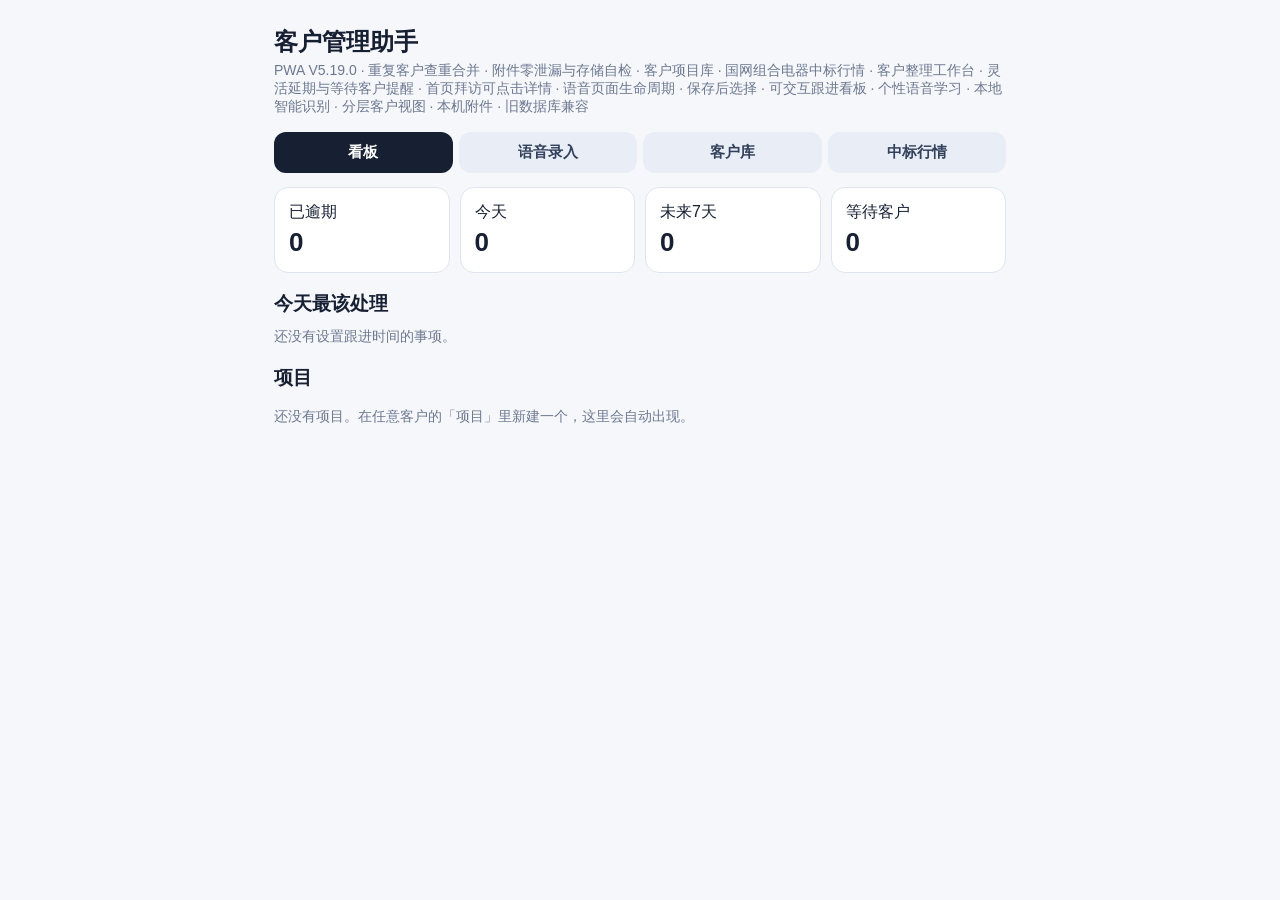
==== commit fc2d4384: "Add files via upload" ====
--- a/index.html
+++ b/index.html
@@ -3,7 +3,7 @@
 <head>
 <meta charset="utf-8">
 <meta name="viewport" content="width=device-width,initial-scale=1,viewport-fit=cover">
-<title>客户管理助手 V5.17.0</title>
+<title>客户管理助手 V5.19.0</title>
 <meta name="theme-color" content="#172033">
 <meta name="apple-mobile-web-app-capable" content="yes">
 <meta name="apple-mobile-web-app-status-bar-style" content="default">
@@ -179,12 +179,19 @@
 /* V5.17.0：让「＋ 新建项目」和「当前选中」在视觉上彻底分开（原来两个都是实心蓝） */
 .contactChoiceBtns button.newProjBtn{border-style:dashed;border-color:#8fb0dd;color:#1f4fa3;background:#fff}
 .contactChoiceBtns button.newProjBtn:hover{background:#eef3fa;border-color:#1f4fa3}
+.mergeCard{background:#fff;border:1px solid var(--border);border-radius:14px;padding:12px;margin-bottom:12px}
+.mergeReason{font-size:12px;color:var(--muted);margin-bottom:8px}
+.mergeSide{padding:8px 10px;background:#f5f7fb;border-radius:10px;margin-top:6px}
+.mergeSideTag{display:inline-block;font-size:11px;font-weight:800;color:#fff;background:#8a97ad;border-radius:6px;padding:1px 6px;letter-spacing:1px}
+.mergeSideName{font-size:15px;font-weight:800;margin:4px 0 2px;word-break:break-all}
+.mergeHint{font-size:12px;color:#1f4fa3;background:#eef3fa;border-radius:8px;padding:6px 8px;margin-top:8px}
+.mergeCard .choicebar button{flex:1 1 auto}
 </style>
 </head>
 <body>
 <div class="wrap">
   <h1>客户管理助手</h1>
-  <div class="sub">PWA V5.17.0 · 语音录入也能关联项目 · 附件零泄漏与存储自检 · 客户项目库 · 国网组合电器中标行情 · 客户整理工作台 · 灵活延期与等待客户提醒 · 首页拜访可点击详情 · 语音页面生命周期 · 保存后选择 · 可交互跟进看板 · 个性语音学习 · 本地智能识别 · 分层客户视图 · 本机附件 · 旧数据库兼容</div>
+  <div class="sub">PWA V5.19.0 · 重复客户查重合并 · 附件零泄漏与存储自检 · 客户项目库 · 国网组合电器中标行情 · 客户整理工作台 · 灵活延期与等待客户提醒 · 首页拜访可点击详情 · 语音页面生命周期 · 保存后选择 · 可交互跟进看板 · 个性语音学习 · 本地智能识别 · 分层客户视图 · 本机附件 · 旧数据库兼容</div>
 
   <div class="tabs">
     <button class="tab active" id="tabDash" onclick="showTab('dash')">看板</button>
@@ -276,6 +283,7 @@
       <button class="secondary small" onclick="document.getElementById('importFullFile').click()">恢复完整备份</button>
       <button class="secondary small dangerLite" onclick="openCleanup()">待整理</button>
       <button class="secondary small" onclick="checkStorageHealth()">存储自检</button>
+      <button class="secondary small" onclick="openMerge()">查重合并</button>
       <input id="importFile" type="file" accept=".json" class="hidden" onchange="importJSON(event)">
       <input id="importFullFile" type="file" accept=".json" class="hidden" onchange="importFullBackup(event.target.files[0]);event.target.value=''">
     </div>
@@ -729,7 +737,7 @@
 let dbReturnToTaskFilter=false;
 let dbReturnToDashboard=false;
 function dbBack(){
-  if(dbView.type==='cleanup'){dbView={type:'search',ci:null};return renderDB();}
+  if(dbView.type==='cleanup'||dbView.type==='merge'){dbView={type:'search',ci:null};return renderDB();}
   if(dbReturnToDashboard && (dbView.type==='visit'||dbView.type==='project')){dbReturnToDashboard=false;showTab('dash');window.scrollTo({top:0,behavior:'smooth'});return;}
   if(dbReturnToTaskFilter && dbView.type==='visit'){dbReturnToTaskFilter=false;document.getElementById('dbPanel')?.classList.add('hidden');document.getElementById('taskFilterPanel')?.classList.remove('hidden');renderTaskFilter();return;}
   if(dbView.type==='visit') dbView=dbView.from==='project'?{type:'project',ci:dbView.ci,pi:dbView.pi}:{type:'customer',ci:dbView.ci};
@@ -740,6 +748,7 @@
   else if(dbView.type==='customer') dbView={type:'search',ci:null};
   renderDB();
 }
+function openMerge(){stopVoiceListening();dbView={type:'merge',ci:null};showTab('db');renderDB();}
 function openCustomer(ci){dbView={type:'customer',ci};renderDB();}
 function openContacts(ci){dbView={type:'contacts',ci};renderDB();}
 function openContact(ci,xi){dbView={type:'contact',ci,xi};renderDB();}
@@ -783,12 +792,30 @@
       contacts.forEach((ct,xi)=>{const n=hist.filter(h=>visitMatchesContact(h,ct.name)).length;if(n===0)lonelyContacts.push({c,ci,ct,xi});});
       hist.forEach((h,hi)=>{const ok=h.contact && contacts.some(ct=>visitMatchesContact(h,ct.name));if(!ok)orphanVisits.push({c,ci,h,hi});});
     });
-    list.innerHTML=`<div class="dbnav"><button class="secondary small" onclick="dbBack()">← 返回客户库</button><div class="dbcrumb">待整理</div></div>
+    list.innerHTML=`<div class="dbnav"><button class="secondary small" onclick="dbBack()">← 返回客户库</button><div class="dbcrumb">待整理</div><button class="secondary small" onclick="openMerge()">查重合并</button></div>
       <div class="notice"><b>待整理数据：</b>这里专门找“联系人没有关联拜访”和“拜访没有关联到有效联系人”的历史数据。</div>
       <div class="detailTitle">未关联联系人拜访（${orphanVisits.length}）</div>`+
       (orphanVisits.map(x=>`<div class="cleanupCard"><div class="cleanupTitle">${esc(x.c.name)} · ${esc(x.h.date||'日期未填')}</div><div class="cleanupWarn">当前联系人：${esc(x.h.contact||'未关联')}</div><div class="miniContent">${esc(x.h.content||'暂无内容')}</div><div class="choicebar"><button class="primary" onclick="openVisitEditor(${x.ci},${x.hi},'edit')">选择 / 补联系人</button><button class="secondary" onclick="openVisit(${x.ci},${x.hi})">查看详情</button></div></div>`).join('')||'<div class="meta">没有未关联的拜访。</div>')+
       `<div class="detailTitle" style="margin-top:18px">只有联系人、暂无关联拜访（${lonelyContacts.length}）</div>`+
       (lonelyContacts.map(x=>`<div class="cleanupCard"><div class="cleanupTitle">${esc(x.c.name)} · ${esc(x.ct.name)}</div><div class="meta">${esc(x.ct.phone||'无电话')} ${x.ct.note?'· '+esc(x.ct.note):''}</div><div class="choicebar"><button class="primary" onclick="openVisitEditor(${x.ci},-1,'new',${x.xi})">在此联系人下新建拜访</button><button class="secondary" onclick="openContact(${x.ci},${x.xi})">打开联系人</button></div></div>`).join('')||'<div class="meta">没有这类联系人。</div>');
+    return;
+  }
+  if(dbView.type==='merge'){
+    const pairs=dupPairs();
+    const head='<div class="dbnav"><button class="secondary small" onclick="dbBack()">← 返回客户库</button>'
+      +'<div class="dbcrumb">查重合并</div></div>'
+      +'<div class="notice"><b>这里只给建议，不会自动改你的数据。</b>同一家公司被记成两条（一条全称、一条简称，'
+      +'或者识别错了一个字），可以在下面合并成一条：联系人、项目、拜访、附件都会搬到保留的那一条下面。'
+      +'也可以只删掉多余的那一条。</div>';
+    if(!pairs.length){
+      list.innerHTML=head+'<div class="detailTitle">没有发现疑似重复的客户</div>'
+        +'<div class="meta">当前共 '+data.length+' 个客户。名字差得比较远的（比如简称和全称差很多）这里认不出来，'
+        +'可以直接在客户里改名，或者把那条拜访改挂到正确的客户上。</div>';
+      return;
+    }
+    list.innerHTML=head+'<div class="detailTitle">疑似重复（'+pairs.length+' 组）</div>'
+      +'<div class="meta" style="margin-bottom:10px">按相似度从高到低排。每组自己挑保留哪一条 —— 先看哪边的记录多。</div>'
+      +pairs.map(x=>dupPairCard(x)).join('');
     return;
   }
   const ci=dbView.ci,c=data[ci];
@@ -992,6 +1019,192 @@
   await deleteLocalFiles(orphan);               // 同步回收本机附件库里的文件
 }
 
+/* ==================== V5.19.0 重复客户查重与合并 ====================
+   语音识别出错、手打简称，都很容易把同一家公司记成两条。
+   这里给一个入口：列出疑似重复的客户对，由用户自己决定「合并」还是「只删一条」。
+
+   合并为什么是安全的：附件（kind:'local'）的真身在 IndexedDB，业务记录里
+   只是一条引用，且引用**只挂在拜访和项目下面**（客户级没有附件）。
+   所以合并 = 把要丢掉的那条的 contacts / history / projects 整条搬到保留的那条里，
+   IndexedDB 一个字节都不用动。
+   ⇒ 也正因为如此，合并路径**绝对不能再回收附件**，否则会把刚搬过来的文件删掉。
+     （见 mergeCustomers 第 7 步的注释和 __verify 里的断言。） */
+const DUP_PAIR_MIN_SCORE=0.6;
+
+/* 归一化后过短的（行业词被剥光、只剩"西安"这种地名）很容易把同城的不同公司错配。
+   这里单独降权 —— 只作用于"查重建议"，不动 similarity() 本身，
+   免得改坏语音自动匹配已经跑通的行为。 */
+function dupPairScore(a,b){
+  const na=normalizeName(a&&a.name), nb=normalizeName(b&&b.name);
+  if(!na||!nb)return 0;
+  if(na===nb)return 1;
+  const s=similarity(a&&a.name,b&&b.name);
+  if(Math.min(na.length,nb.length)<3)return s*0.5;
+  return s;
+}
+function dupPairReason(a,b){
+  const na=normalizeName(a&&a.name), nb=normalizeName(b&&b.name);
+  if(na&&na===nb)return '去掉行业词后名字完全一样';
+  if(na&&nb&&(na.includes(nb)||nb.includes(na)))return '一个名字包含另一个（多半是全称和简称）';
+  return '名字高度重合';
+}
+function countOfCustomer(c){
+  c=c||{};
+  return {contacts:(c.contacts||[]).length,projects:(c.projects||[]).length,
+          visits:(c.history||[]).length,attachments:blobIdsOfCustomer(c).length};
+}
+function dupPairs(){
+  const out=[], arr=Array.isArray(data)?data:[];
+  for(let i=0;i<arr.length;i++){
+    for(let j=i+1;j<arr.length;j++){
+      if(!arr[i]||!arr[j]||typeof arr[i]!=='object'||typeof arr[j]!=='object')continue;
+      const s=dupPairScore(arr[i],arr[j]);
+      if(s>=DUP_PAIR_MIN_SCORE)out.push({ci:i,di:j,score:s,reason:dupPairReason(arr[i],arr[j])});
+    }
+  }
+  return out.sort((a,b)=>b.score-a.score);
+}
+function dupPairSide(c,tag){
+  const n=countOfCustomer(c);
+  return '<div class="mergeSide"><span class="mergeSideTag">'+tag+'</span>'
+    +'<div class="mergeSideName">'+esc((c&&c.name)||'（未命名）')+'</div>'
+    +'<div class="meta">'+n.contacts+' 联系人 · '+n.projects+' 项目 · '+n.visits+' 条拜访'
+    +(n.attachments?(' · '+n.attachments+' 个附件'):'')+'</div></div>';
+}
+function dupPairCard(x){
+  const a=data[x.ci], b=data[x.di];
+  if(!a||!b)return '';
+  const ca=countOfCustomer(a), cb=countOfCustomer(b);
+  const wa=ca.visits+ca.projects+ca.contacts, wb=cb.visits+cb.projects+cb.contacts;
+  let hint='', keepFirst=true;
+  if(wa!==wb){
+    keepFirst=wa>wb;
+    hint='<div class="mergeHint">建议保留 '+(keepFirst?'A':'B')+'（「'+esc((keepFirst?a:b).name||'')+'」）—— 它的记录更多。</div>';
+  }
+  const btnA='<button class="primary" onclick="mergeCustomers('+x.ci+','+x.di+')">合并：保留 A</button>';
+  const btnB='<button class="primary" onclick="mergeCustomers('+x.di+','+x.ci+')">合并：保留 B</button>';
+  return '<div class="mergeCard">'
+    +'<div class="mergeReason">'+esc(x.reason)+' · 相似度 '+Math.round(x.score*100)+'%</div>'
+    +dupPairSide(a,'A')+dupPairSide(b,'B')+hint
+    +'<div class="choicebar">'+(keepFirst?btnA+btnB:btnB+btnA)+'</div>'
+    +'<div class="choicebar">'
+    +'<button class="secondary dangerLite" onclick="deleteCustomer('+x.di+')">只删除 B</button>'
+    +'<button class="secondary dangerLite" onclick="deleteCustomer('+x.ci+')">只删除 A</button>'
+    +'</div></div>';
+}
+/* 合并后，旧名字要能继续认出来：改写已有别名/纠错词的指向，并把旧名字记成新名字的小名 */
+function rewriteCustomerAliases(oldName,newName){
+  oldName=String(oldName||'').trim(); newName=String(newName||'').trim();
+  if(!oldName||!newName||oldName===newName)return 0;
+  let n=0;
+  Object.keys(learnedAliases||{}).forEach(k=>{
+    if(learnedAliases[k]===oldName){learnedAliases[k]=newName;n++;}
+  });
+  const ok=normalizeForSpeech(oldName);
+  if(ok && normalizeForSpeech(newName)!==ok && !learnedAliases[oldName]){learnedAliases[oldName]=newName;n++;}
+  Object.keys(voiceLearning.corrections||{}).forEach(k=>{
+    const c=voiceLearning.corrections[k];
+    if(!c)return;
+    if(typeof c==='string'){if(c===oldName){voiceLearning.corrections[k]=newName;n++;}}
+    else if(c.to===oldName){c.to=newName;n++;}
+  });
+  Object.keys(voiceLearning.contactAliases||{}).forEach(k=>{
+    if(!ok||k.indexOf(ok+'::')!==0)return;      /* 联系人别名按 客户名::别名 做 key */
+    const rest=k.slice(ok.length);
+    const v=voiceLearning.contactAliases[k];
+    delete voiceLearning.contactAliases[k];
+    voiceLearning.contactAliases[normalizeForSpeech(newName)+rest]=v;n++;
+  });
+  if(n){
+    localStorage.setItem(ALIAS_KEY,JSON.stringify(learnedAliases));
+    localStorage.setItem(VOICE_LEARN_KEY,JSON.stringify(voiceLearning));
+  }
+  return n;
+}
+async function mergeCustomers(keepCi,dropCi){
+  const keep=data?.[keepCi], drop=data?.[dropCi];
+  if(!keep||!drop){alert('客户已经不在了（可能刚被别处改过），请返回客户库重进。');return;}
+  if(keep===drop)return;
+  const kc=countOfCustomer(keep), dc=countOfCustomer(drop);
+  if(!confirm([
+    '把「'+drop.name+'」并进「'+keep.name+'」吗？','',
+    '保留「'+keep.name+'」：现在 '+kc.contacts+' 联系人 · '+kc.projects+' 项目 · '+kc.visits+' 条拜访',
+    '并入「'+drop.name+'」：'+dc.contacts+' 联系人 · '+dc.projects+' 项目 · '+dc.visits+' 条拜访',
+    '',
+    '合并后联系人 '+(kc.contacts+dc.contacts)+'（同名会自动并成一条）、项目 '+(kc.projects+dc.projects)+'、拜访 '+(kc.visits+dc.visits)+'。',
+    '附件跟着拜访和项目一起搬过去，不会丢。',
+    '',
+    '「'+drop.name+'」这条客户会被删除 —— 这一步不能撤销。'
+  ].join('\n')))return;
+
+  /* 0. 保留方自己的项目也要先补有效 id —— 只补被合并方是不够的：
+       保留方若有空 id 的项目，合并后照样点不进项目详情（getProject 是 pid?找:null）。
+       同一客户里 id 撞车时只保第一个，多余的换新 id（指向它的拜访保持指向第一个）。 */
+  const keepIds=new Set();
+  projectsOf(keep).forEach(p=>{
+    if(!p||typeof p!=='object')return;
+    if(!p.id||keepIds.has(p.id)){let nid;do{nid=newId();}while(keepIds.has(nid));p.id=nid;}
+    keepIds.add(p.id);
+  });
+
+  /* 1. 被合并方的项目：id 撞车就换新 id（并记下映射，下面要改指向它的拜访） */
+  const idMap={};
+  projectsOf(drop).forEach(p=>{
+    if(!p||typeof p!=='object')return;
+    const old=p.id;
+    let nid=old;
+    if(!nid||keepIds.has(nid)){do{nid=newId();}while(keepIds.has(nid));}
+    keepIds.add(nid);
+    if(old&&old!==nid)idMap[old]=nid;
+    p.id=nid;
+  });
+
+  /* 2. 拜访：整条搬过去，顺手把 projectId 换成新 id */
+  (Array.isArray(drop.history)?drop.history:[]).forEach(h=>{
+    if(!h||typeof h!=='object')return;
+    if(h.projectId&&idMap[h.projectId])h.projectId=idMap[h.projectId];
+    if(typeof h.projectId!=='string')h.projectId='';
+    if(!Array.isArray(h.attachments))h.attachments=[];
+    keep.history=keep.history||[];keep.history.push(h);
+  });
+
+  /* 3. 项目：整条搬过去 */
+  (Array.isArray(drop.projects)?drop.projects:[]).forEach(p=>{
+    if(!p||typeof p!=='object')return;
+    if(!Array.isArray(p.attachments))p.attachments=[];
+    keep.projects=keep.projects||[];keep.projects.push(p);
+  });
+
+  /* 4. 联系人：同名并成一条（空字段互相补齐），不同名追加 */
+  let mergedContacts=0;
+  (Array.isArray(drop.contacts)?drop.contacts:[]).forEach(ct=>{
+    if(!ct||!ct.name)return;
+    const ex=(keep.contacts||[]).find(x=>x&&normalizeName(x.name)===normalizeName(ct.name));
+    if(ex){['phone','office','note'].forEach(k=>{if(!ex[k]&&ct[k])ex[k]=ct[k];});mergedContacts++;}
+    else{keep.contacts=keep.contacts||[];keep.contacts.push(ct);}
+  });
+
+  /* 5. 客户级字段：保留的那条为空时，用被合并的那条补齐 */
+  if(!keep.defaultOffice&&drop.defaultOffice)keep.defaultOffice=drop.defaultOffice;
+
+  /* 6. 别名学习：以后提到旧名字，直接归到这里 */
+  const learned=rewriteCustomerAliases(drop.name,keep.name);
+
+  /* 7. 删除 drop。
+        !! 这里**不调用 deleteLocalFiles** —— 它的附件已经在第 2/3 步搬进 keep 了，
+           再回收一次等于把刚搬过来的文件删掉（附件孤儿修复的反面陷阱）。 */
+  data.splice(dropCi,1);
+  saveStore();renderDashboard();
+
+  /* 8. 直接打开合并结果，让用户马上核对 */
+  const ci=data.indexOf(keep);
+  dbView=(ci>=0)?{type:'customer',ci}:{type:'search',ci:null};
+  renderDB();
+  alert('已合并到「'+keep.name+'」。\n\n现在：'+(keep.contacts||[]).length+' 个联系人 · '
+    +projectsOf(keep).length+' 个项目 · '+(keep.history||[]).length+' 条拜访。'
+    +(mergedContacts?('\n其中 '+mergedContacts+' 个同名联系人并成了一条。'):'')
+    +(learned?('\n\n已把「'+drop.name+'」记成它的叫法，以后语音提到会直接归到这里。'):''));
+}
 function editContact(ci,xi){
   const c=data[ci], ct=c?.contacts?.[xi]; if(!ct)return;
   const oldName=ct.name;
@@ -1866,7 +2079,7 @@
 function renderVoiceConfirm(customers=window.voiceCustomerCandidates||[],contacts=window.voiceContactCandidates||[]){
   const d=window.voiceDraft;
   voiceConfirm.innerHTML=`<div class="confirmgrid">
-  <div class="confirmitem ${d.customer?'':'warn'}"><b>客户</b><div>${esc(d.customer||'未确定')}</div>${candidateButtons(customers,'customer','c')}</div>
+  <div class="confirmitem ${d.customer?'':'warn'}"><b>客户</b><div>${esc(d.customer||'未确定')}</div><div class="meta" id="vcCustomerHint"></div>${candidateButtons(customers,'customer','c')}</div>
   <div class="confirmitem ${d.contact?'':'warn'}"><b>联系人</b><div>${esc(d.contact||'未确定')}</div>${candidateButtons(contacts,'contact','ct')}</div>
   <div class="confirmitem"><b>拜访日期</b><input id="vcDate" type="date" value="${esc(d.date)}"></div>
   <div class="confirmitem"><b>关联项目</b><div class="meta" id="vcProjectHint">可选。挂到项目后，项目详情里就能看到这条拜访。</div><div class="contactChoiceBtns" id="vcProjectBtns"></div><input id="vcProject" type="hidden" value=""></div>
@@ -1886,6 +2099,7 @@
     <div id="voiceAttachments"></div>
   </div>
   </div><div class="row save-actions"><button class="secondary" onclick="saveVoiceDraft(false)">仅保存</button><button class="primary" onclick="saveVoiceDraft(true)">保存并导出数据</button></div><div class="meta" style="margin-top:8px">仅保存：写入本机浏览器，不生成文件。保存并导出：先保存本次拜访，再生成完整 JSON 备份，并在手机支持时调出系统分享/存储界面。</div>`;
+  renderVoiceCustomerHint();
   renderVoiceProjectChoices();
   setTimeout(renderVoiceAttachments,0);
 }
@@ -1933,11 +2147,67 @@
   if(field==='contact'&&window.voiceDraft?.customer) rememberContactAlias(window.voiceDraft.customer,window.voiceDraft._spokenContact||oldValue,value);
   renderVoiceConfirm();
 }
+/* 手输的往往不是全称（只记得简称 / 少打几个字 / 打错一个字）。
+   先跟库里已有的对一遍：能对上就用标准全称，否则同一个小区的客户会被记成好几条。 */
+/* 保存前就让用户知道这一条会归到已有客户、还是会新建 —— 免得保存完才发现建重复了 */
+function renderVoiceCustomerHint(){
+  const d=window.voiceDraft;if(!d)return;
+  const el=document.getElementById('vcCustomerHint');if(!el)return;
+  const name=(d.customer||'').trim();
+  if(!name){el.textContent='还没定客户：可以点下面的语音候选，或点「手动输入」。';return;}
+  const c=getCustomer(name);
+  if(c){
+    const n=(c.history||[]).length;
+    el.textContent='已对到库里已有的客户'+(n?('（已有 '+n+' 条拜访记录）'):'（还没有拜访记录）')+'。';
+    return;
+  }
+  const list=customerMatches(name);
+  el.textContent='库里没有「'+name+'」这个客户，保存会新建。'
+    +(list.length?('相近的有：'+list.slice(0,3).map(x=>x.c.name).join('、')+'。点「手动输入」可以改成它。'):'');
+}
+function resolveCustomerName(input){
+  const raw=String(input==null?'':input).trim();
+  if(!raw)return raw;
+  const exact=getCustomer(raw);          /* 精确 / 归一化后相等 → 静默用库里的标准名 */
+  if(exact)return exact.name;
+  const list=customerMatches(raw);       /* 相似候选（阈值 0.45） */
+  if(!list.length)return raw;            /* 库里确实没有相近的 → 就该新建 */
+  const top=list[0];
+  const shown=list.slice(0,4).map((x,i)=>(i+1)+'. '+x.c.name).join('\n');
+  return confirm('库里已有相近的客户：\n\n'+shown+'\n\n确定 = 归到「'+top.c.name+'」\n取消 = 仍按「'+raw+'」记（会新建客户）')
+    ? top.c.name : raw;
+}
+/* 联系人同理：手打的可能是个叫法，先跟这个客户下面已有的对一遍 */
+function resolveContactName(customer,input){
+  const raw=String(input==null?'':input).trim();
+  if(!raw)return raw;
+  const exact=getContact(customer,raw);
+  if(exact)return exact.name;
+  const list=contactMatches(customer,raw);
+  if(!list.length)return raw;
+  const top=list[0];
+  const shown=list.slice(0,4).map((x,i)=>(i+1)+'. '+x.ct.name).join('\n');
+  return confirm('这个客户下面已有相近的联系人：\n\n'+shown+'\n\n确定 = 用「'+top.ct.name+'」\n取消 = 仍按「'+raw+'」记（会新建联系人）')
+    ? top.ct.name : raw;
+}
 function voiceManual(field){
   captureVoiceEdits();
   const oldValue=window.voiceDraft?.[field]||'';
-  const v=prompt('请输入'+(field==='customer'?'客户全称':'联系人'),oldValue);
-  if(v){window.voiceDraft[field]=v;if(field==='customer'){learnCustomerAlias(v);window.voiceContactCandidates=contactSpeechCandidates(getCustomer(v),voiceText.value.trim());}if(field==='contact'&&window.voiceDraft?.customer)rememberContactAlias(window.voiceDraft.customer,window.voiceDraft._spokenContact||oldValue,v);renderVoiceConfirm();}
+  const v=prompt(field==='customer'
+    ?'客户名称（写简称也行，会先跟库里已有的对一遍）'
+    :'联系人',oldValue);
+  if(v===null||v===undefined)return;
+  let value=String(v).trim();
+  if(!value)return;
+  if(field==='customer')value=resolveCustomerName(value);
+  else if(field==='contact')value=resolveContactName(getCustomer(window.voiceDraft?.customer||''),value);
+  window.voiceDraft[field]=value;
+  if(field==='customer'){
+    learnCustomerAlias(value);
+    window.voiceContactCandidates=contactSpeechCandidates(getCustomer(value),voiceText.value.trim());
+  }
+  if(field==='contact'&&window.voiceDraft?.customer)rememberContactAlias(window.voiceDraft.customer,window.voiceDraft._spokenContact||oldValue,value);
+  renderVoiceConfirm();
 }
 
 function newId(){return 'a_'+Date.now().toString(36)+'_'+Math.random().toString(36).slice(2,8);}
